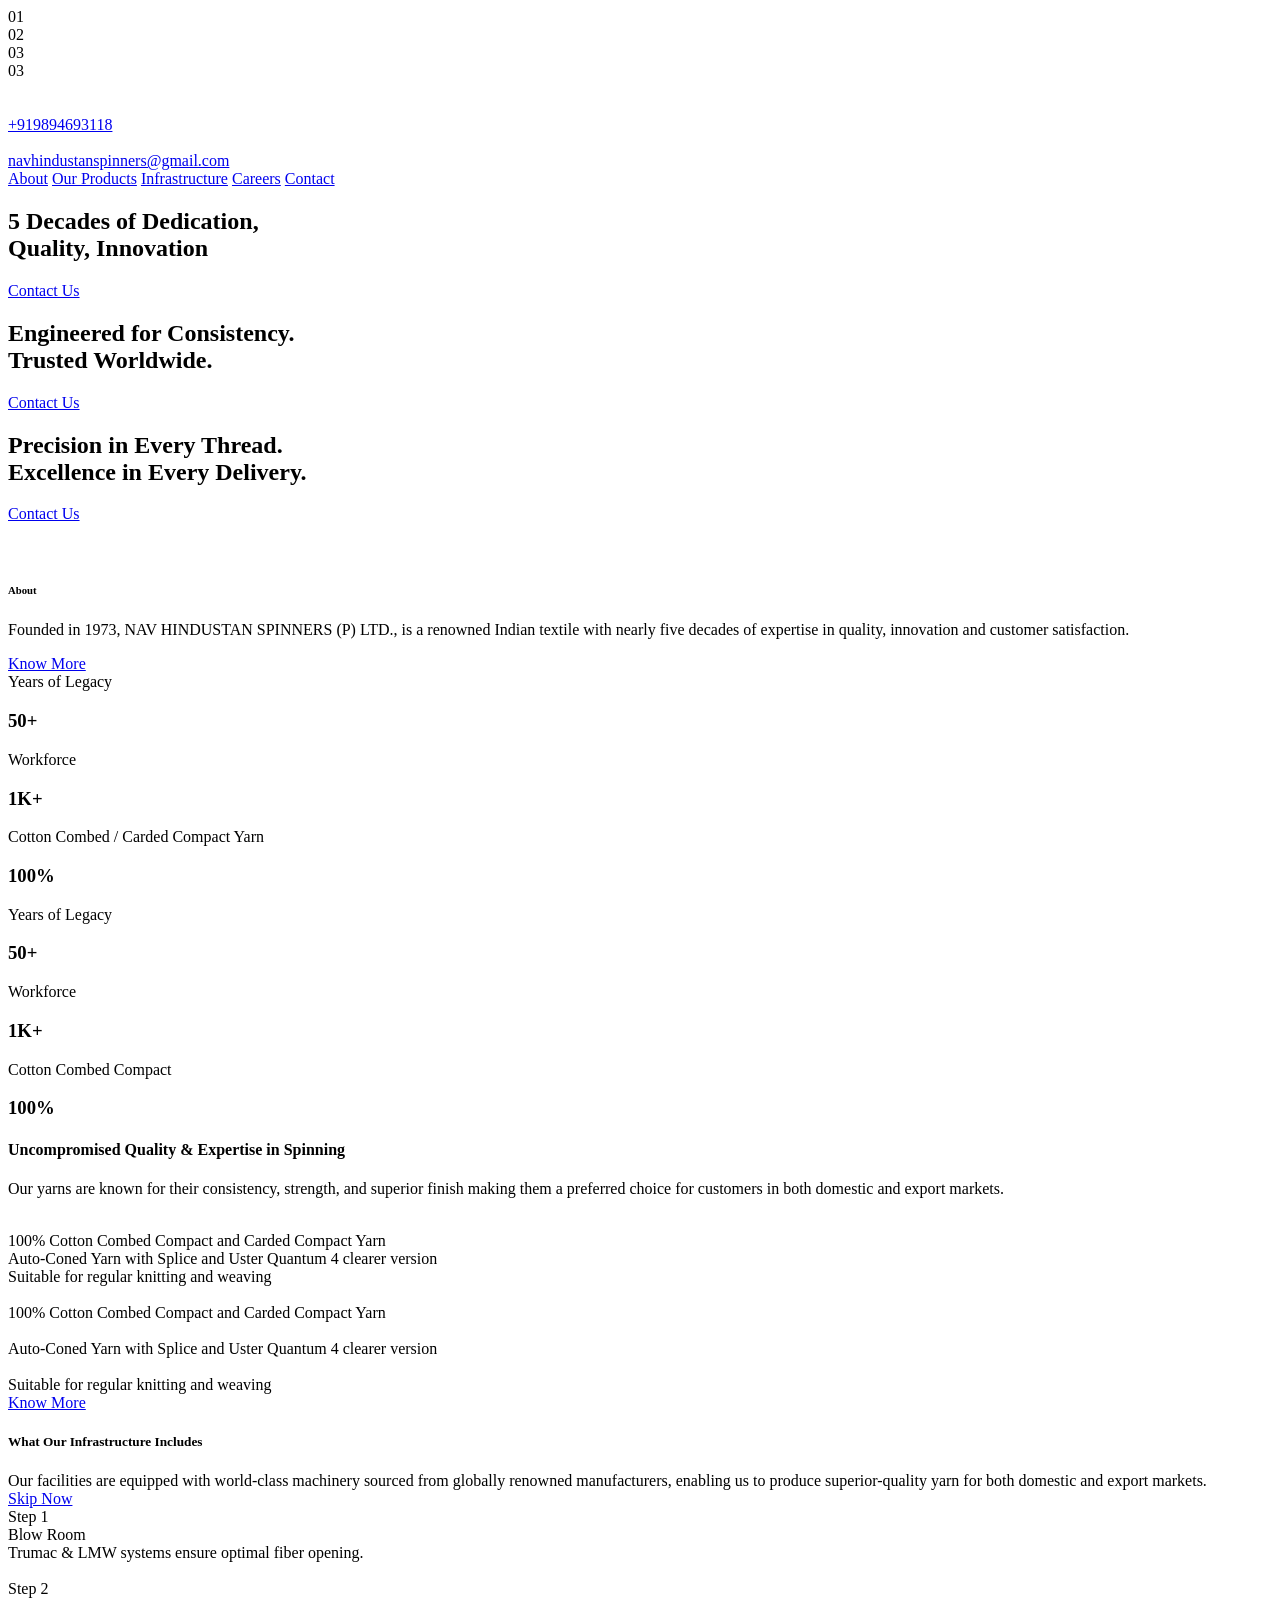
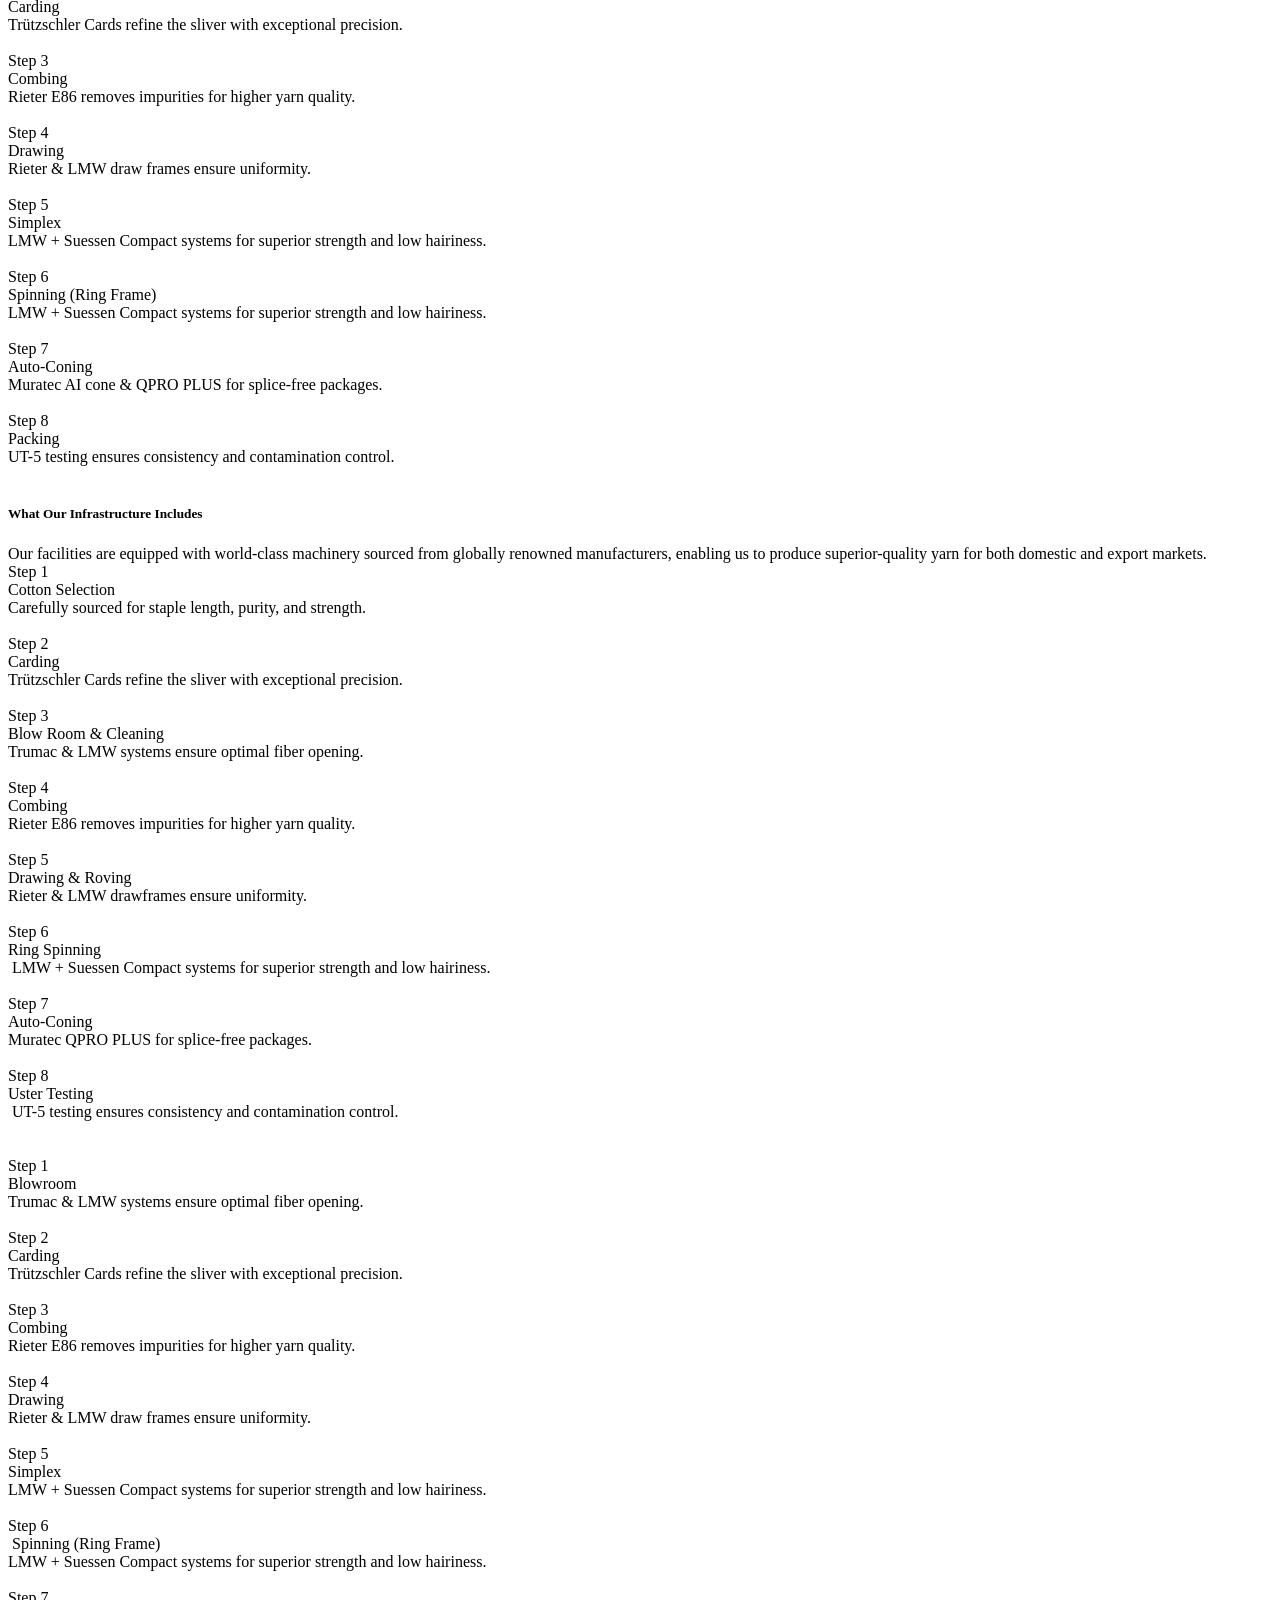
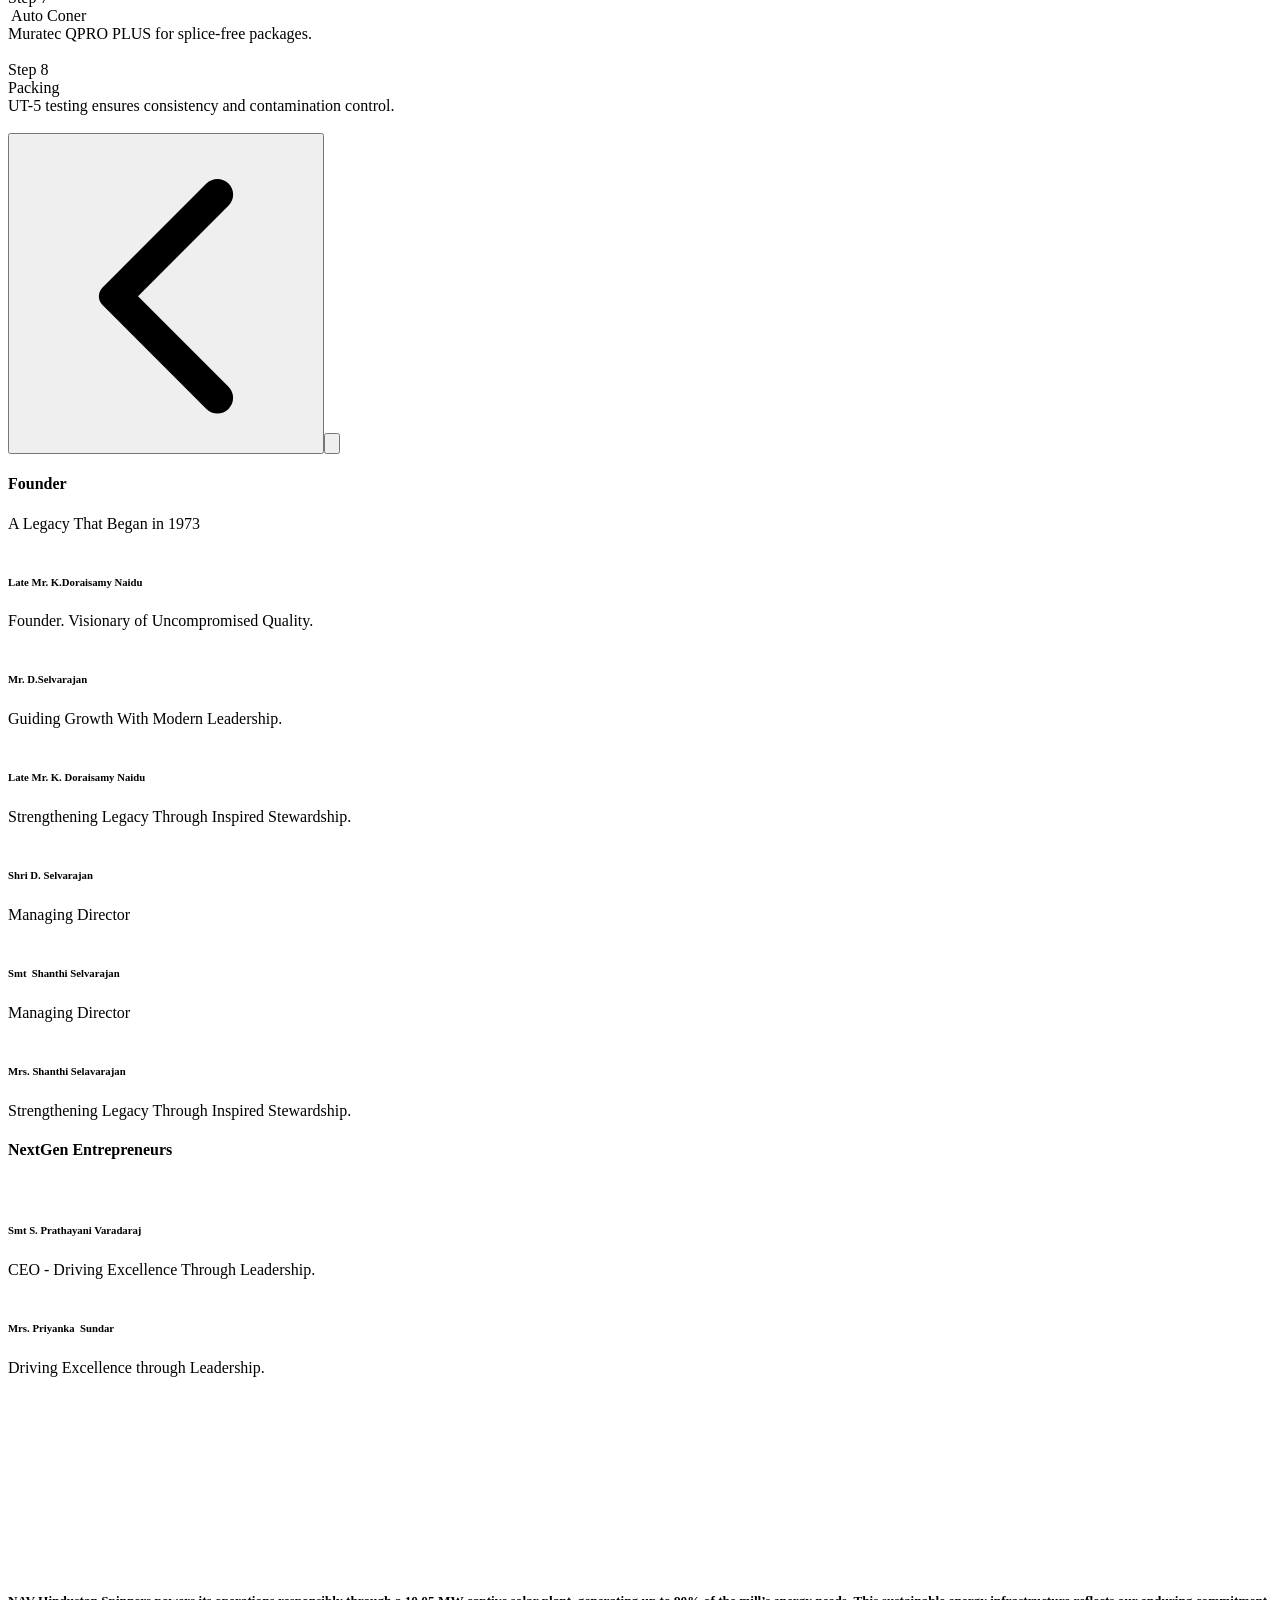
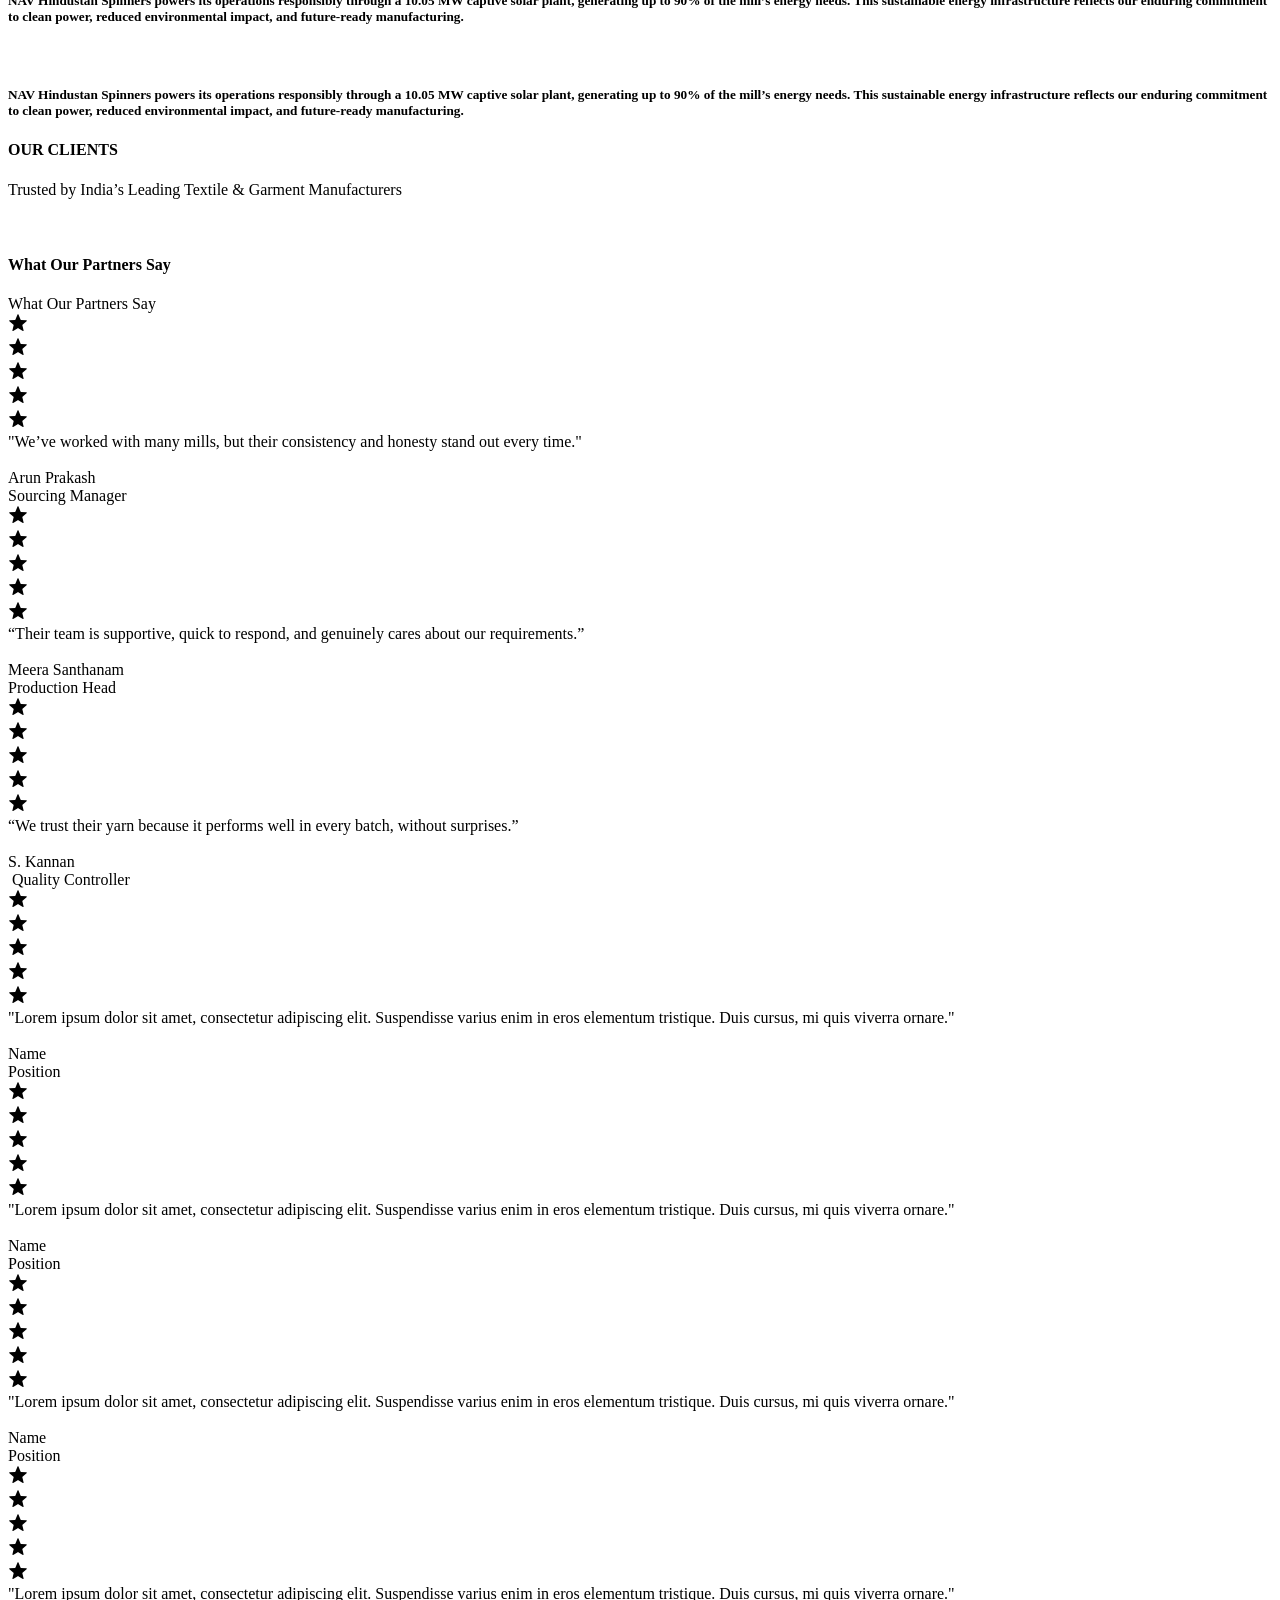
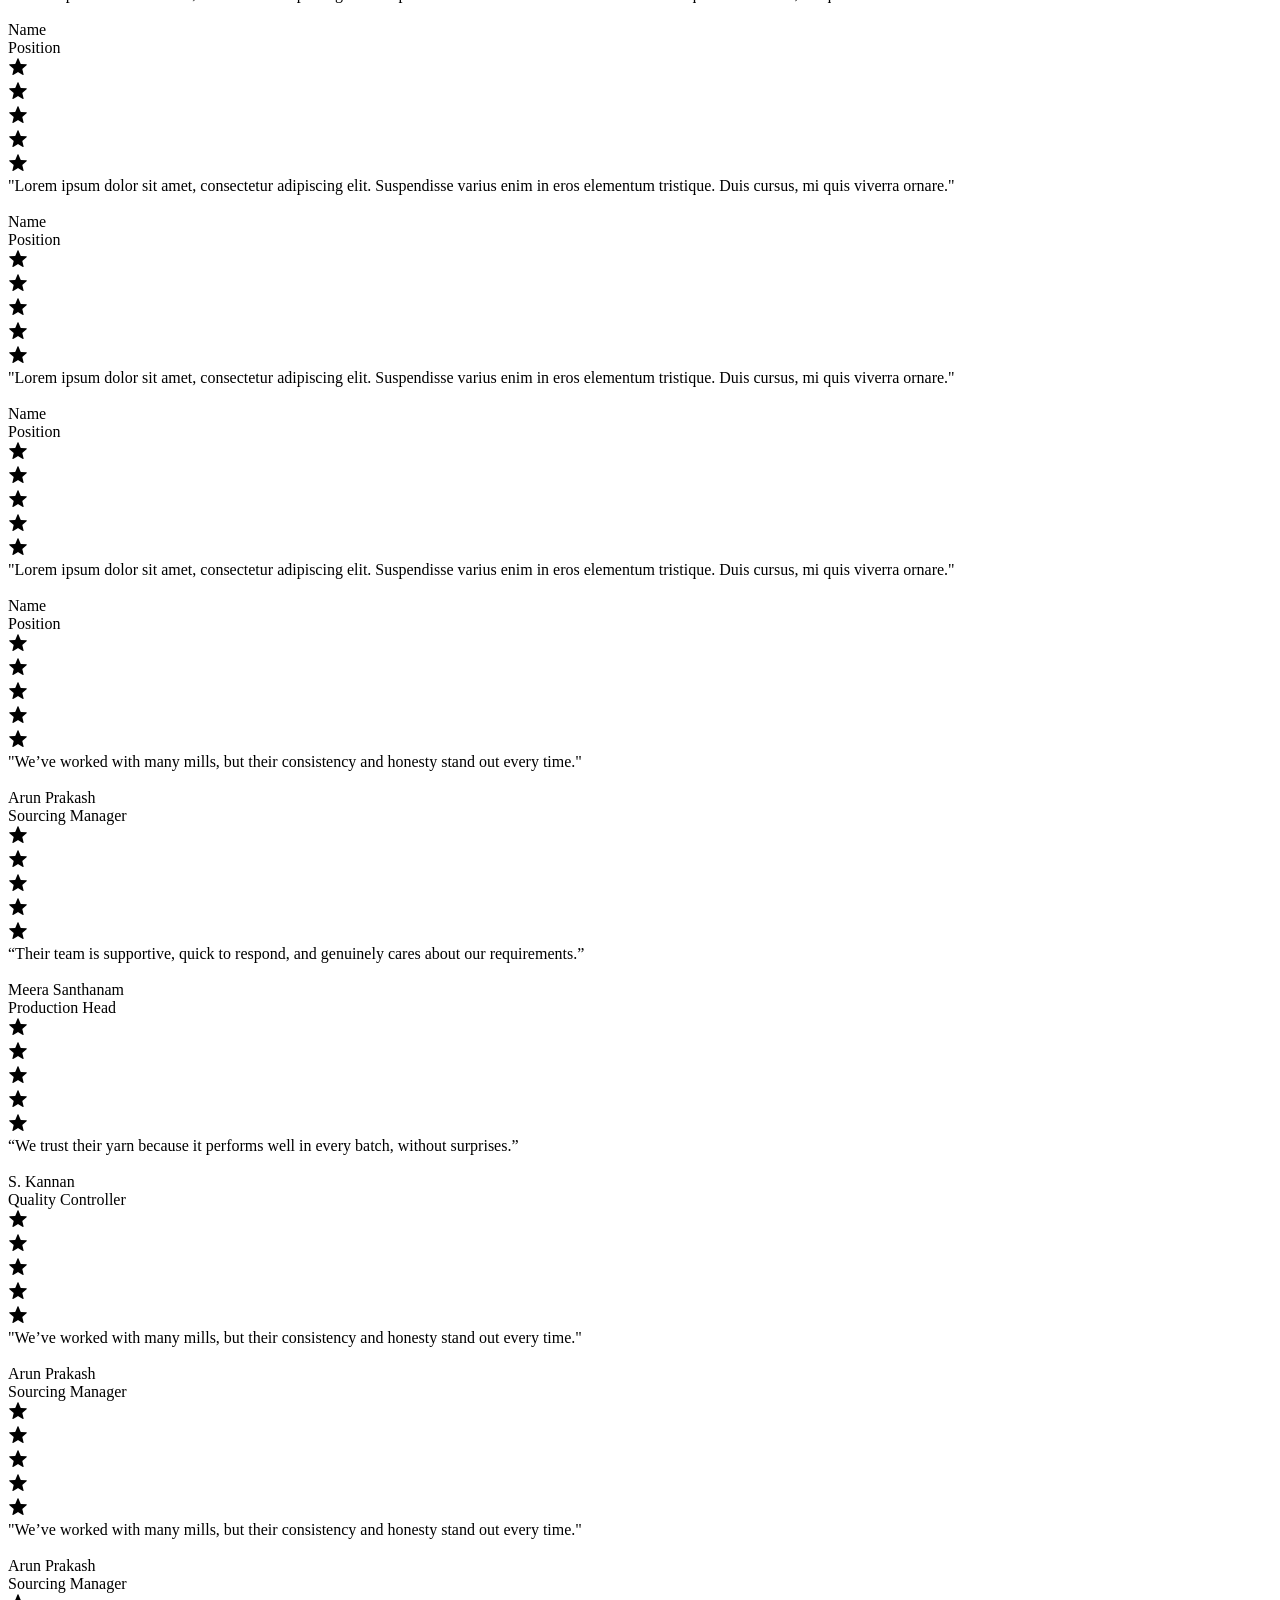
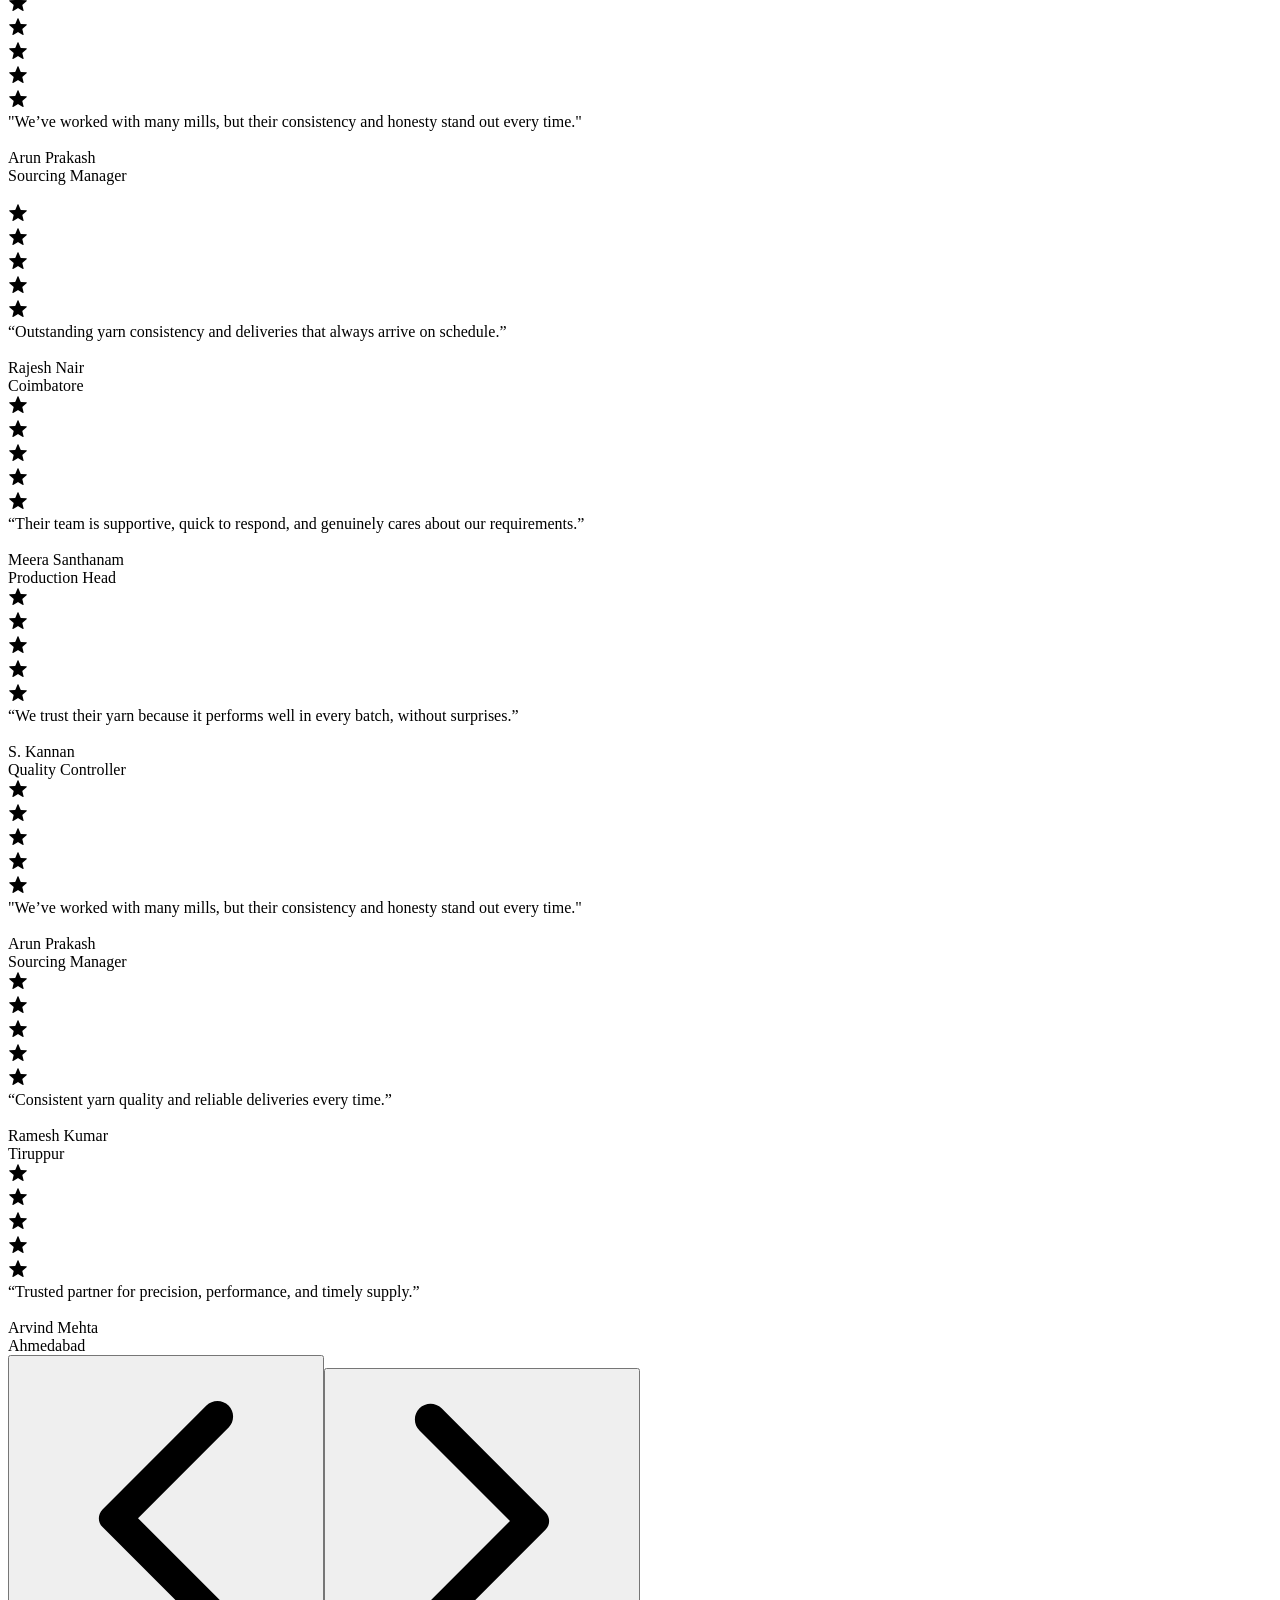
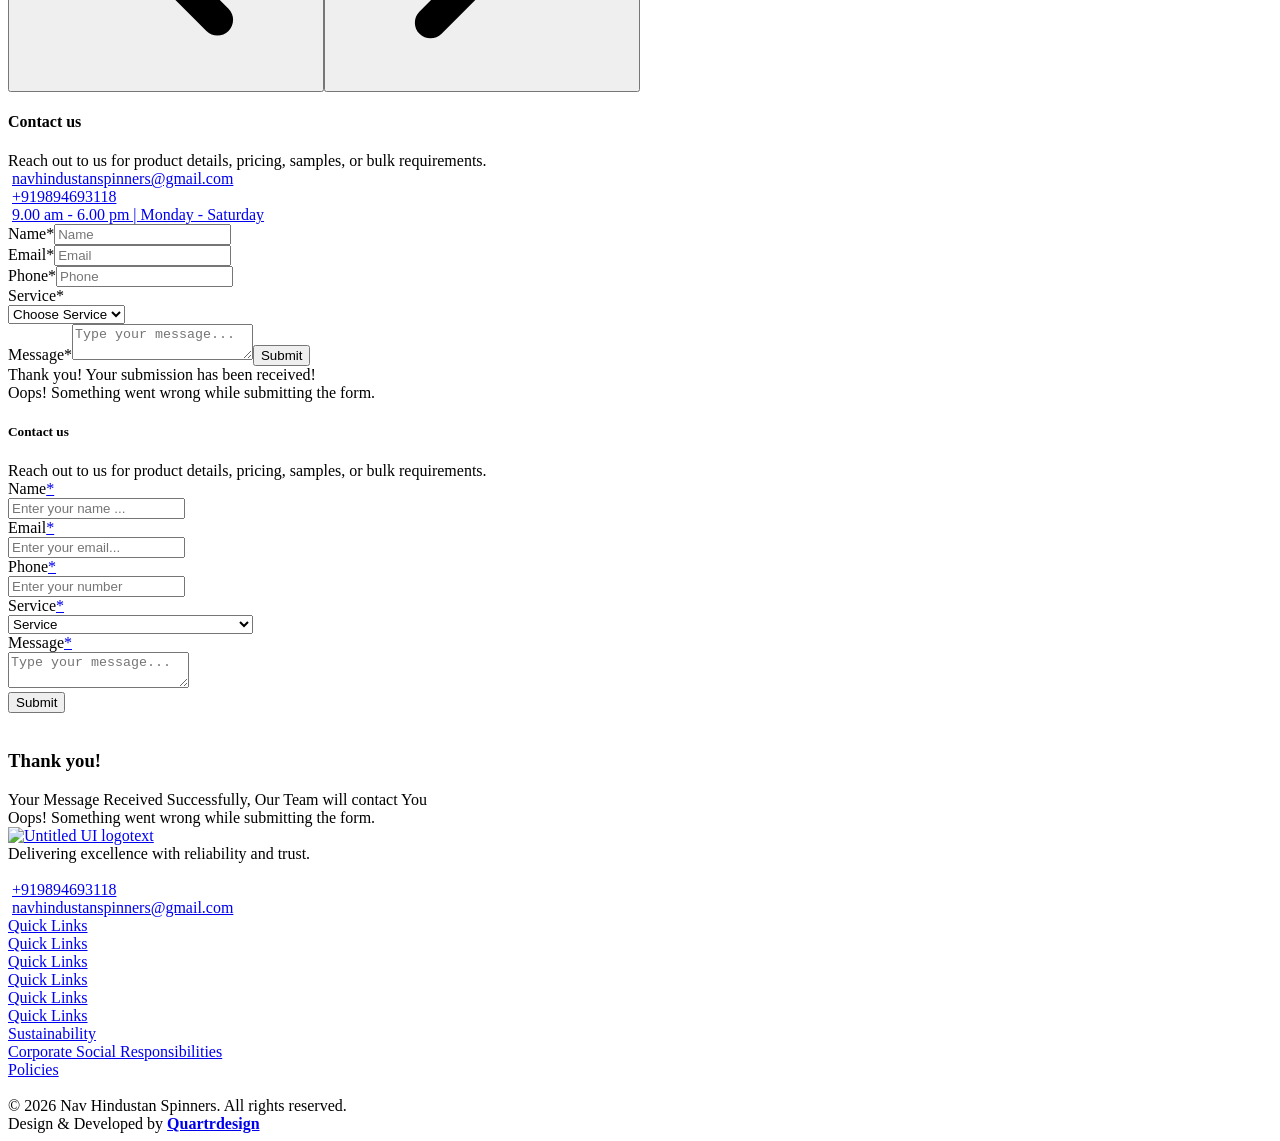
==== index.html @ b8f7fd37 "Nav website files" ====
<!DOCTYPE html><!--  This site was created in Webflow. https://webflow.com  --><!--  Last Published: Fri Jul 24 2026 11:06:13 GMT+0000 (Coordinated Universal Time)  -->
<html data-wf-page="691c1efda37dfa551b076b27" data-wf-site="691c1efca37dfa551b076ae6">
<head>
  <meta charset="utf-8">
  <title>Nav Hindustan</title>
  <meta content="width=device-width, initial-scale=1" name="viewport">
  <meta content="Webflow" name="generator">
  <link href="css/normalize.css" rel="stylesheet" type="text/css">
  <link href="css/webflow.css" rel="stylesheet" type="text/css">
  <link href="css/nav-hindustan.webflow.css" rel="stylesheet" type="text/css">
  <link href="https://fonts.googleapis.com" rel="preconnect">
  <link href="https://fonts.gstatic.com" rel="preconnect" crossorigin="anonymous">
  <script src="https://ajax.googleapis.com/ajax/libs/webfont/1.6.26/webfont.js" type="text/javascript"></script>
  <script type="text/javascript">WebFont.load({  google: {    families: ["Lato:100,100italic,300,300italic,400,400italic,700,700italic,900,900italic","Manrope:300,400,500,600,700","Nunito Sans:300,400,500,600,700"]  }});</script>
  <script type="text/javascript">!function(o,c){var n=c.documentElement,t=" w-mod-";n.className+=t+"js",("ontouchstart"in o||o.DocumentTouch&&c instanceof DocumentTouch)&&(n.className+=t+"touch")}(window,document);</script>
  <link href="images/favicon.svg" rel="shortcut icon" type="image/x-icon">
  <link href="images/webclip.svg" rel="apple-touch-icon">
  <script src="https://cdn.prod.website-files.com/691c1efca37dfa551b076ae6%2F6544eda5f000985a163a8687%2F6a2a650740b8bc2e472b2264%2Ffinsweetcomponentsconfig-1.0.35.js" type="module" async="" siteid="691c1efca37dfa551b076ae6" finsweet="components"></script>
</head>
<body>
  <section class="hero-section">
    <div class="div-block-254 mob-hide">
      <div class="div-block-255">
        <div class="div-block-256">
          <div>
            <div class="body-semibold banner-num _01">01</div>
            <div class="body-semibold banner-num _2">02</div>
            <div class="body-semibold banner-num _3">03</div>
          </div>
          <div class="div-block-258">
            <div class="div-block-257 _01"></div>
            <div class="div-block-257 _02"></div>
            <div class="div-block-257 _03"></div>
          </div>
          <div>
            <div class="body-semibold banner-num _03">03</div>
          </div>
        </div>
      </div>
    </div>
    <div class="nav-holder">
      <div data-collapse="medium" data-animation="default" data-duration="400" fs-scrolldisable-element="smart-nav" data-easing="ease" data-easing2="ease" role="banner" class="rl_navbar1_component w-nav">
        <div class="rl_navbar1_container">
          <a href="index.html" aria-current="page" class="rl_navbar1_logo-link w-nav-brand w--current"><img src="images/Frame-1707480895.svg" loading="lazy" alt="" class="rl_navbar1_logo"></a>
          <div class="div-block-60">
            <div class="div-block-62">
              <a href="tel:+919842215684" class="div-block-61 w-inline-block"><img src="images/call-02.svg" loading="lazy" alt="" class="image-7">
                <div class="small-regular white">+919894693118</div>
              </a>
              <a href="mailto:navhindustanspinners@gmail.com" class="div-block-61 remove w-inline-block"><img src="images/mail-01.svg" loading="lazy" alt="" class="image-7">
                <div class="small-regular white">navhindustanspinners@gmail.com</div>
              </a>
            </div>
            <nav role="navigation" class="rl_navbar1_menu is-page-height-tablet w-nav-menu">
              <a href="about-us.html" class="rl_navbar1_link w-nav-link">About</a>
              <a href="product.html" class="rl_navbar1_link w-nav-link">Our Products</a>
              <a href="infrastructure.html" class="rl_navbar1_link w-nav-link">Infrastructure</a>
              <a href="careers.html" class="rl_navbar1_link w-nav-link">Careers</a>
              <a href="contact-us.html" class="rl_navbar1_link w-nav-link">Contact</a>
            </nav>
          </div>
          <div class="rl_navbar1_menu-button w-nav-button">
            <div class="rl_menu-icon">
              <div class="rl_menu-icon_line-top"></div>
              <div class="rl_menu-icon_line-middle">
                <div class="rl_menu-icon_line-middle-inner"></div>
              </div>
              <div class="rl_menu-icon_line-bottom"></div>
            </div>
          </div>
        </div>
        <div class="div-block-63"></div>
      </div>
    </div>
    <div data-delay="3000" data-animation="slide" class="slider w-slider" data-autoplay="true" data-easing="ease" data-hide-arrows="false" data-disable-swipe="false" data-autoplay-limit="0" data-nav-spacing="3" data-duration="500" data-infinite="true">
      <div class="mask w-slider-mask">
        <div data-w-id="c3528654-ef2d-bb23-536e-aca5c37e44e6" class="hero-slide w-slide">
          <div class="div-block-253">
            <div class="home-banner-txt-div">
              <h1 class="home-banner-txt">5 Decades of Dedication, <br>Quality, Innovation</h1>
              <a href="contact-us.html" class="button w-button">Contact Us</a>
            </div>
          </div>
        </div>
        <div data-w-id="c3528654-ef2d-bb23-536e-aca5c37e44e7" class="hero-slide _2 w-slide">
          <div class="div-block-253">
            <div class="home-banner-txt-div">
              <h1 class="home-banner-txt">Engineered for Consistency. <br>Trusted Worldwide.</h1>
              <a href="contact-us.html" class="button w-button">Contact Us</a>
            </div>
          </div>
        </div>
        <div data-w-id="59a317d7-6027-f4b2-5482-e6e0a62107bd" class="hero-slide _3 w-slide">
          <div class="div-block-253">
            <div class="home-banner-txt-div">
              <h1 class="home-banner-txt">Precision in Every Thread. <br>Excellence in Every Delivery.</h1>
              <a href="contact-us.html" class="button w-button">Contact Us</a>
            </div>
          </div>
        </div>
      </div>
      <div class="left-arrow mob-hide w-slider-arrow-left"><img src="images/arrow-next.svg.svg" loading="lazy" alt="" class="arrow left">
        <div class="icon-2 w-icon-slider-left"></div>
      </div>
      <div class="right-arrow mob-hide w-slider-arrow-right">
        <div class="icon w-icon-slider-right"></div><img src="images/arrow-next.svg.svg" loading="lazy" alt="">
      </div>
      <div class="slide-nav w-slider-nav w-round"></div>
    </div>
  </section>
  <section class="about-section section">
    <div class="w-layout-blockcontainer container flex-down w-container">
      <div class="grey-line"></div>
      <div class="div-block">
        <h6 class="h6-bold hide">About</h6>
        <div class="div-block-2">
          <p class="paragraph home-first-txt">Founded in 1973, NAV HINDUSTAN SPINNERS (P) LTD., is a renowned Indian textile with nearly five decades of expertise in quality, innovation and customer satisfaction.</p>
          <a href="about-us.html" class="link-block w-inline-block">
            <div class="body-semibold">Know More</div>
          </a>
          <div class="stats-wrapper">
            <div class="stats-card blue">
              <div class="small-regular b10">Years of Legacy</div>
              <h3 class="h3-semibold">50+</h3>
            </div>
            <div class="stats-card green">
              <div class="small-regular b10">Workforce</div>
              <h3 class="h3-semibold">1K+</h3>
            </div>
            <div class="stats-card brown">
              <div class="small-regular b10">Cotton Combed / Carded Compact Yarn</div>
              <h3 class="h3-semibold">100%</h3>
            </div>
          </div>
        </div>
      </div>
      <div class="stats-wrapper tab">
        <div class="stats-card blue">
          <div class="small-regular b10">Years of Legacy</div>
          <h3 class="h3-semibold">50+</h3>
        </div>
        <div class="stats-card green">
          <div class="small-regular b10">Workforce</div>
          <h3 class="h3-semibold">1K+</h3>
        </div>
        <div class="stats-card brown">
          <div class="small-regular b10">Cotton Combed Compact</div>
          <h3 class="h3-semibold">100%</h3>
        </div>
      </div>
    </div>
  </section>
  <section class="product-section section">
    <div class="w-layout-blockcontainer container flex-down w-container">
      <div class="left-right-content-wrap top">
        <h4 class="h4-semibold _40">Uncompromised Quality &amp; Expertise in Spinning</h4>
        <p class="body-semibold _40">Our yarns are known for their consistency, strength, and superior finish making them a preferred choice for customers in both domestic and export markets.</p>
      </div>
      <div class="not-for-mob"><img src="images/olls.png" loading="lazy" sizes="100vw" srcset="images/olls-p-500.png 500w, images/olls-p-800.png 800w, images/olls-p-1080.png 1080w, images/olls-p-1600.png 1600w, images/olls-p-2000.png 2000w, images/olls.png 2080w" alt="" class="image">
        <div class="div-block-4">
          <div class="product-card">
            <div class="body-medium">100% Cotton Combed Compact and Carded Compact Yarn</div>
          </div>
          <div class="product-card">
            <div class="body-medium">Auto-Coned Yarn with Splice and Uster Quantum 4 clearer version</div>
          </div>
          <div class="product-card">
            <div class="body-medium">Suitable for regular knitting and weaving</div>
          </div>
        </div>
      </div>
      <div data-delay="4000" data-animation="slide" class="slider-3 w-slider" data-autoplay="false" data-easing="ease" data-hide-arrows="false" data-disable-swipe="false" data-autoplay-limit="0" data-nav-spacing="3" data-duration="500" data-infinite="true">
        <div class="w-slider-mask">
          <div class="slide-4 w-slide">
            <div class="quality-mob"><img src="images/image-20.png" loading="lazy" alt="" class="image-42"></div>
            <div class="product-card">
              <div class="body-medium quality">100% Cotton Combed Compact and Carded Compact Yarn</div>
            </div>
          </div>
          <div class="slide-4 _2 w-slide">
            <div class="quality-mob"><img src="images/DSC04326-2.webp" loading="lazy" sizes="100vw" srcset="images/DSC04326-2-p-500.webp 500w, images/DSC04326-2-p-800.webp 800w, images/DSC04326-2-p-1080.webp 1080w, images/DSC04326-2.webp 1280w" alt="" class="image-42"></div>
            <div class="product-card">
              <div class="body-medium quality">Auto-Coned Yarn with Splice and Uster Quantum 4 clearer version</div>
            </div>
          </div>
          <div class="slide-4 _3 w-slide">
            <div class="quality-mob"><img src="images/4560.webp" loading="lazy" alt="" class="image-42"></div>
            <div class="product-card">
              <div class="body-medium quality">Suitable for regular knitting and weaving</div>
            </div>
          </div>
        </div>
        <div class="arrow-hide w-slider-arrow-left">
          <div class="w-icon-slider-left"></div>
        </div>
        <div class="arrow-hide w-slider-arrow-right">
          <div class="w-icon-slider-right"></div>
        </div>
        <div class="hide w-slider-nav w-round w-num"></div>
      </div>
      <a href="product.html" class="primary-button body-semibold w-button">Know More</a>
    </div>
  </section>
  <div data-w-id="c56db3cf-f75d-c90d-903c-044c581f13d8" class="process-section section mob-hide">
    <div class="w-layout-blockcontainer container process-timeline w-container">
      <div class="div-block-68">
        <div class="div-with-height">
          <div class="sticky-content">
            <div class="div-block-259">
              <h5 class="h5-semibold">What Our Infrastructure Includes</h5>
              <div class="body-regular sub-text">Our facilities are equipped with world-class machinery sourced from globally renowned manufacturers, enabling us to produce superior-quality yarn for both domestic and export markets.</div>
            </div>
            <div class="blur-div">
              <a href="#" class="skip-button body-semibold dark u20 w-button">Skip Now</a>
            </div>
          </div>
          <div class="process-wrap">
            <div data-w-id="083943a9-bd63-59b6-7a04-1659b2280ca2" class="process-div">
              <div class="green-circle"></div>
              <div class="small-regular green b10">Step 1</div>
              <div class="body-medium b10">Blow Room</div>
              <div class="body-regular b10 u10">Trumac &amp; LMW systems ensure optimal fiber opening.</div><img src="images/image-3.png" loading="lazy" sizes="100vw" srcset="images/image-3-p-500.png 500w, images/image-3.png 735w" alt="" class="process-image-1 first">
            </div>
            <div data-w-id="260cfffa-1090-fa5c-fa97-cbde68017f68" class="process-div">
              <div class="green-circle"></div>
              <div class="small-regular green b10">Step 2</div>
              <div class="body-medium b10">Carding</div>
              <div class="body-regular b10 u10">Trützschler Cards refine the sliver with exceptional precision.</div><img src="images/carding-2.png" loading="lazy" sizes="100vw" srcset="images/carding-2-p-500.png 500w, images/carding-2-p-800.png 800w, images/carding-2.png 980w" alt="" class="process-image">
            </div>
            <div data-w-id="ad150562-e15f-01ac-e0eb-ef36d58dafbe" class="process-div">
              <div class="green-circle"></div>
              <div class="small-regular green b10">Step 3</div>
              <div class="body-medium b10">Combing</div>
              <div class="body-regular b10 u10">Rieter E86 removes impurities for higher yarn quality.</div><img src="images/combing.png" loading="lazy" sizes="100vw" srcset="images/combing-p-500.png 500w, images/combing-p-800.png 800w, images/combing.png 980w" alt="" class="process-image">
            </div>
            <div data-w-id="0ce9cfdc-929b-b649-9a84-a6072e3b3b46" class="process-div">
              <div class="green-circle"></div>
              <div class="small-regular green b10">Step 4</div>
              <div class="body-medium b10">Drawing</div>
              <div class="body-regular b10 u10">Rieter &amp; LMW draw frames ensure uniformity.<br></div><img src="images/4368.webp" loading="lazy" alt="" class="process-image">
            </div>
            <div data-w-id="b3b3dd28-c0e0-b3a8-58a1-7de58d168a1d" class="process-div">
              <div class="green-circle"></div>
              <div class="small-regular green b10">Step 5</div>
              <div class="body-medium b10">Simplex </div>
              <div class="body-regular b10 u10">LMW + Suessen Compact systems for superior strength and low hairiness.<br></div><img src="images/simplex.png" loading="lazy" sizes="100vw" srcset="images/simplex-p-500.png 500w, images/simplex-p-800.png 800w, images/simplex.png 980w" alt="" class="process-image">
            </div>
            <div data-w-id="ee9e4118-53ef-7cc7-cc9f-4e015955a988" class="process-div">
              <div class="green-circle"></div>
              <div class="small-regular green b10">Step 6</div>
              <div class="body-medium b10">Spinning (Ring Frame)</div>
              <div class="body-regular b10 u10">LMW + Suessen Compact systems for superior strength and low hairiness.</div><img src="images/ring-frame.png" loading="lazy" sizes="100vw" srcset="images/ring-frame-p-500.png 500w, images/ring-frame-p-800.png 800w, images/ring-frame.png 980w" alt="" class="process-image">
            </div>
            <div data-w-id="caa5cd9b-48a7-1529-8492-5876d0efb980" class="process-div">
              <div class="green-circle"></div>
              <div class="small-regular green b10">Step 7</div>
              <div class="body-medium b10">Auto-Coning</div>
              <div class="body-regular b10 u10">Muratec AI cone &amp; QPRO PLUS for splice-free packages.</div><img src="images/auto-corner-home.png" loading="lazy" sizes="100vw" srcset="images/auto-corner-home-p-500.png 500w, images/auto-corner-home-p-800.png 800w, images/auto-corner-home.png 980w" alt="" class="process-image">
            </div>
            <div data-w-id="e19add1c-6089-399b-92e9-016139521885" class="process-div">
              <div class="green-circle"></div>
              <div class="small-regular green b10">Step 8</div>
              <div class="body-medium b10">Packing</div>
              <div class="body-regular b10 u10">UT-5 testing ensures consistency and contamination control.</div><img src="images/Packing.png" loading="lazy" sizes="100vw" srcset="images/Packing-p-500.png 500w, images/Packing-p-800.png 800w, images/Packing.png 980w" alt="" class="process-image">
            </div>
          </div>
        </div>
      </div>
    </div>
  </div>
  <section class="process-sec section view-mob">
    <div class="w-layout-blockcontainer process-cont container w-container">
      <div class="sticky-content mob">
        <h5 class="h5-semibold">What Our Infrastructure Includes</h5>
        <div class="body-regular sub-text">Our facilities are equipped with world-class machinery sourced from globally renowned manufacturers, enabling us to produce superior-quality yarn for both domestic and export markets.</div>
      </div>
      <div data-delay="4000" data-animation="slide" class="process-slider-mob custom-slider hide w-slider" data-autoplay="false" data-easing="ease" data-hide-arrows="false" data-disable-swipe="false" data-autoplay-limit="0" data-nav-spacing="3" data-duration="500" data-infinite="true">
        <div class="w-slider-mask">
          <div class="slide-3 w-slide">
            <div class="process-step-1 mob">
              <div class="green-circle mob"></div>
              <div class="small-regular green b10 mob">Step 1</div>
              <div class="body-medium b10">Cotton Selection</div>
              <div class="body-regular b10">Carefully sourced for staple length, purity, and strength.</div><img src="images/Rectangle-9653.png" loading="lazy" alt="" class="process-image mob">
            </div>
          </div>
          <div class="process-2 w-slide">
            <div class="process-step-1 mob">
              <div class="green-circle mob"></div>
              <div class="small-regular green b10 mob">Step 2</div>
              <div class="body-medium b10">Carding</div>
              <div class="body-regular b10">Trützschler Cards refine the sliver with exceptional precision.</div><img src="images/Rectangle-9653.png" loading="lazy" alt="" class="process-image mob">
            </div>
          </div>
          <div class="process-2 step-3 w-slide">
            <div class="process-step-1 mob">
              <div class="green-circle mob"></div>
              <div class="small-regular green b10 mob">Step 3</div>
              <div class="body-medium b10">Blow Room &amp; Cleaning</div>
              <div class="body-regular b10">Trumac &amp; LMW systems ensure optimal fiber opening.</div><img src="images/Rectangle-9653.png" loading="lazy" alt="" class="process-image mob">
            </div>
          </div>
          <div class="process-2 step-4 w-slide">
            <div class="process-step-1 mob">
              <div class="green-circle mob"></div>
              <div class="small-regular green b10 mob">Step 4</div>
              <div class="body-medium b10">Combing</div>
              <div class="body-regular b10">Rieter E86 removes impurities for higher yarn quality.</div><img src="images/Rectangle-9653.png" loading="lazy" alt="" class="process-image mob">
            </div>
          </div>
          <div class="process-2 step-5 w-slide">
            <div class="process-step-1 mob">
              <div class="green-circle mob"></div>
              <div class="small-regular green b10 mob">Step 5</div>
              <div class="body-medium b10">Drawing &amp; Roving</div>
              <div class="body-regular b10">Rieter &amp; LMW drawframes ensure uniformity.</div><img src="images/Rectangle-9653.png" loading="lazy" alt="" class="process-image mob">
            </div>
          </div>
          <div class="process-2 step-6 w-slide">
            <div class="process-step-1 mob">
              <div class="green-circle mob"></div>
              <div class="small-regular green b10 mob">Step 6</div>
              <div class="body-medium b10">Ring Spinning</div>
              <div class="body-regular b10"> LMW + Suessen Compact systems for superior strength and low hairiness.</div><img src="images/Rectangle-9653.png" loading="lazy" alt="" class="process-image mob">
            </div>
          </div>
          <div class="process-2 step-7 w-slide">
            <div class="process-step-1 mob">
              <div class="green-circle mob"></div>
              <div class="small-regular green b10 mob">Step 7</div>
              <div class="body-medium b10">Auto-Coning </div>
              <div class="body-regular b10">Muratec QPRO PLUS for splice-free packages.</div><img src="images/Rectangle-9653.png" loading="lazy" alt="" class="process-image mob">
            </div>
          </div>
          <div class="process-2 step-8 w-slide">
            <div class="process-step-1 mob">
              <div class="green-circle mob"></div>
              <div class="small-regular green b10 mob">Step 8</div>
              <div class="body-medium b10">Uster Testing</div>
              <div class="body-regular b10"> UT-5 testing ensures consistency and contamination control.</div><img src="images/Rectangle-9653.png" loading="lazy" alt="" class="process-image mob">
            </div>
          </div>
        </div>
        <div class="arrow-hide w-slider-arrow-left">
          <div class="w-icon-slider-left"></div>
        </div>
        <div class="right-arrow-8 w-slider-arrow-right"><img src="images/arrow-right-1.svg" loading="lazy" alt="">
          <div class="icon-hide w-icon-slider-right"></div>
        </div>
        <div class="slide-nav-3 w-slider-nav w-round"></div>
      </div>
      <div fs-slider-type="static" fs-slider-instance="fs-slider-2" class="fs-slider-2_instance">
        <div fs-slider-element="list-wrapper" class="fs-slider-2_list-wrapper">
          <div fs-slider-element="list" class="fs-slider-2_list">
            <div fs-slider-element="slide" class="fs-slider-2_slide">
              <div class="process-step-1 mob">
                <div class="green-circle mob"></div>
                <div class="small-regular green b10 mob">Step 1</div>
                <div class="body-medium b10">Blowroom </div>
                <div class="body-regular b10">Trumac &amp; LMW systems ensure optimal fiber opening.</div><img src="images/blowroom-nav-hind.jpg" loading="lazy" sizes="100vw" srcset="images/blowroom-nav-hind-p-500.jpg 500w, images/blowroom-nav-hind-p-800.jpg 800w, images/blowroom-nav-hind-p-1080.jpg 1080w, images/blowroom-nav-hind-p-1600.jpg 1600w, images/blowroom-nav-hind-p-2000.jpg 2000w, images/blowroom-nav-hind-p-2600.jpg 2600w, images/blowroom-nav-hind-p-3200.jpg 3200w, images/blowroom-nav-hind.jpg 6000w" alt="" class="process-image mob">
              </div>
            </div>
            <div fs-slider-element="slide" class="fs-slider-2_slide">
              <div class="process-step-1 mob">
                <div class="green-circle mob"></div>
                <div class="small-regular green b10 mob">Step 2</div>
                <div class="body-medium b10">Carding</div>
                <div class="body-regular b10">Trützschler Cards refine the sliver with exceptional precision.<br></div><img src="images/4358.webp" loading="lazy" alt="" class="process-image mob">
              </div>
            </div>
            <div fs-slider-element="slide" class="fs-slider-2_slide">
              <div class="process-step-1 mob">
                <div class="green-circle mob"></div>
                <div class="small-regular green b10 mob">Step 3</div>
                <div class="body-medium b10">Combing </div>
                <div class="body-regular b10">Rieter E86 removes impurities for higher yarn quality.</div><img src="images/combing-nav-hin.JPG" loading="lazy" sizes="100vw" srcset="images/combing-nav-hin-p-500.jpg 500w, images/combing-nav-hin-p-800.jpg 800w, images/combing-nav-hin-p-1080.jpg 1080w, images/combing-nav-hin-p-1600.jpg 1600w, images/combing-nav-hin-p-2000.jpg 2000w, images/combing-nav-hin-p-2600.jpg 2600w, images/combing-nav-hin-p-3200.jpg 3200w, images/combing-nav-hin.JPG 6000w" alt="" class="process-image mob">
              </div>
            </div>
            <div fs-slider-element="slide" class="fs-slider-2_slide">
              <div class="process-step-1 mob">
                <div class="green-circle mob"></div>
                <div class="small-regular green b10 mob">Step 4</div>
                <div class="body-medium b10">Drawing </div>
                <div class="body-regular b10">Rieter &amp; LMW draw frames ensure uniformity.</div><img src="images/4368.webp" loading="lazy" alt="" class="process-image mob">
              </div>
            </div>
            <div fs-slider-element="slide" class="fs-slider-2_slide">
              <div class="process-step-1 mob">
                <div class="green-circle mob"></div>
                <div class="small-regular green b10 mob">Step 5</div>
                <div class="body-medium b10">Simplex </div>
                <div class="body-regular b10">LMW + Suessen Compact systems for superior strength and low hairiness.</div><img src="images/4560.webp" loading="lazy" alt="" class="process-image mob">
              </div>
            </div>
            <div fs-slider-element="slide" class="fs-slider-2_slide">
              <div class="process-step-1 mob">
                <div class="green-circle mob"></div>
                <div class="small-regular green b10 mob">Step 6</div>
                <div class="body-medium b10"> Spinning (Ring Frame)</div>
                <div class="body-regular b10">LMW + Suessen Compact systems for superior strength and low hairiness.<br></div><img src="images/about-us-nav-hind.webp" loading="lazy" sizes="(max-width: 767px) 100vw, (max-width: 991px) 95vw, 940px" srcset="images/about-us-nav-hind-p-500.webp 500w, images/about-us-nav-hind-p-800.webp 800w, images/about-us-nav-hind-p-1080.webp 1080w, images/about-us-nav-hind-p-1600.webp 1600w, images/about-us-nav-hind.webp 1920w" alt="" class="process-image mob">
              </div>
            </div>
            <div fs-slider-element="slide" class="fs-slider-2_slide">
              <div class="process-step-1 mob">
                <div class="green-circle mob"></div>
                <div class="small-regular green b10 mob">Step 7</div>
                <div class="body-medium b10"> Auto Coner</div>
                <div class="body-regular b10">Muratec QPRO PLUS for splice-free packages.<br></div><img src="images/Auto-corner-nav-hin.jpg" loading="lazy" sizes="100vw" srcset="images/Auto-corner-nav-hin-p-500.jpg 500w, images/Auto-corner-nav-hin-p-800.jpg 800w, images/Auto-corner-nav-hin-p-1080.jpg 1080w, images/Auto-corner-nav-hin-p-1600.jpg 1600w, images/Auto-corner-nav-hin-p-2000.jpg 2000w, images/Auto-corner-nav-hin-p-2600.jpg 2600w, images/Auto-corner-nav-hin-p-3200.jpg 3200w, images/Auto-corner-nav-hin.jpg 6000w" alt="" class="process-image mob">
              </div>
            </div>
            <div fs-slider-element="slide" class="fs-slider-2_slide">
              <div class="process-step-1 mob">
                <div class="green-circle mob"></div>
                <div class="small-regular green b10 mob">Step 8</div>
                <div class="body-medium b10">Packing</div>
                <div class="body-regular b10">UT-5 testing ensures consistency and contamination control.<br></div><img src="images/Packing-nav-hin.jpg" loading="lazy" sizes="100vw" srcset="images/Packing-nav-hin-p-500.jpg 500w, images/Packing-nav-hin-p-800.jpg 800w, images/Packing-nav-hin-p-1080.jpg 1080w, images/Packing-nav-hin-p-1600.jpg 1600w, images/Packing-nav-hin-p-2000.jpg 2000w, images/Packing-nav-hin-p-2600.jpg 2600w, images/Packing-nav-hin-p-3200.jpg 3200w, images/Packing-nav-hin.jpg 6000w" alt="" class="process-image mob">
              </div>
            </div>
          </div>
        </div>
        <div fs-slider-element="navigation" class="fs-slider-2_navigation"><button fs-slider-element="previous" class="fs-slider-2_previous hide">
            <div class="fs-slider-2_arrow w-embed"><svg width="100%" height="100%" viewbox="0 0 24 25" fill="none" xmlns="http://www.w3.org/2000/svg">
                <path d="M17.0019 3.80378C16.5119 3.31378 15.7219 3.31378 15.2319 3.80378L6.92189 12.1138C6.53189 12.5038 6.53189 13.1338 6.92189 13.5238L15.2319 21.8338C15.7219 22.3238 16.5119 22.3238 17.0019 21.8338C17.4919 21.3438 17.4919 20.5538 17.0019 20.0638L9.76189 12.8138L17.0119 5.56378C17.4919 5.08378 17.4919 4.28378 17.0019 3.80378Z" fill="currentColor"></path>
              </svg></div>
          </button><button fs-slider-element="next" class="fs-slider-2_next hide"><img src="images/arrow-right-1.svg" loading="lazy" alt=""></button></div>
        <div fs-slider-element="pagination" class="fs-slider-2_pagination">
          <div fs-slider-element="pagination-bullet" class="fs-slider-2_bullet"></div>
          <div fs-slider-element="pagination-bullet-active" class="fs-slider-2_bullet is-bullet-active"></div>
        </div>
      </div>
    </div>
  </section>
  <section id="Founder-section" class="founder-section section">
    <div class="w-layout-blockcontainer container flex-down w-container">
      <h4 class="h4-semibold white center">Founder</h4>
      <div class="text-block body-regular">A Legacy That Began in 1973</div>
      <div class="founder-block one-pic">
        <div class="founder-card hide"><img loading="lazy" src="images/Frame-1707480963.webp" alt="" class="founder-image">
          <h6 class="h6-medium white center">Late Mr. K.Doraisamy Naidu</h6>
          <div class="small-regular _130">Founder. Visionary of Uncompromised Quality.</div>
        </div>
        <div class="founder-card hide"><img loading="lazy" src="images/image-14.webp" alt="" class="founder-image">
          <h6 class="h6-medium white center">Mr. D.Selvarajan</h6>
          <div class="small-regular _130">Guiding Growth With Modern Leadership.</div>
        </div>
        <div class="founder-card"><img loading="lazy" src="images/WhatsApp-Image-2026-01-03-at-12.03.18-PM-3.webp" alt="" sizes="100vw" srcset="images/WhatsApp-Image-2026-01-03-at-12.03.18-PM-3-p-500.webp 500w, images/WhatsApp-Image-2026-01-03-at-12.03.18-PM-3-p-800.webp 800w, images/WhatsApp-Image-2026-01-03-at-12.03.18-PM-3.webp 1048w" class="founder-image">
          <h6 class="h6-medium white center">Late Mr. K. Doraisamy Naidu</h6>
          <div class="small-regular _130">Strengthening Legacy Through Inspired Stewardship.</div>
        </div>
      </div>
      <div class="founder-block sec">
        <div class="founder-card"><img loading="lazy" src="images/image-14.webp" alt="" class="founder-image">
          <h6 class="h6-medium white center">Shri D. Selvarajan</h6>
          <div class="small-regular _130">Managing Director</div>
        </div>
        <div class="founder-card"><img loading="lazy" src="images/Frame-1707480963.webp" alt="" class="founder-image">
          <h6 class="h6-medium white center">Smt  Shanthi Selvarajan</h6>
          <div class="small-regular _130">Managing Director</div>
        </div>
        <div class="founder-card hide"><img loading="lazy" src="images/image-15.webp" alt="" class="founder-image">
          <h6 class="h6-medium white center">Mrs. Shanthi Selavarajan</h6>
          <div class="small-regular _130">Strengthening Legacy Through Inspired Stewardship.</div>
        </div>
      </div>
      <h4 class="h4-semibold white center">NextGen Entrepreneurs</h4>
      <div class="founder-block center">
        <div class="founder-card l10"><img loading="lazy" src="images/image-15.webp" alt="" class="founder-image">
          <h6 class="h6-medium white center">Smt S. Prathayani Varadaraj</h6>
          <div class="small-regular _130">CEO - Driving Excellence Through Leadership.</div>
        </div>
        <div class="founder-card l10 hide"><img loading="lazy" src="images/Priyanka-mam.png" alt="" class="founder-image">
          <h6 class="h6-medium white center">Mrs. Priyanka  Sundar</h6>
          <div class="small-regular _130">Driving Excellence through Leadership.</div>
        </div>
      </div>
    </div>
  </section>
  <section class="video-section">
    <div data-poster-url="videos/NAV-Hindusthan-01-2_poster.0000000.jpg" data-video-urls="videos/NAV-Hindusthan-01-2_mp4.mp4,videos/NAV-Hindusthan-01-2_webm.webm" data-autoplay="false" data-loop="true" data-wf-ignore="true" class="background-video w-background-video w-background-video-atom"><video id="59757fc9-0f81-b3f9-064b-caf3a9a9e807-video" loop="" style="background-image:url(&quot;videos/NAV-Hindusthan-01-2_poster.0000000.jpg&quot;)" muted="" playsinline="" data-wf-ignore="true" data-object-fit="cover">
        <source src="videos/NAV-Hindusthan-01-2_mp4.mp4" data-wf-ignore="true">
        <source src="videos/NAV-Hindusthan-01-2_webm.webm" data-wf-ignore="true">
      </video><noscript>
        <style>
  [data-wf-bgvideo-fallback-img] {
    display: none;
  }
  @media (prefers-reduced-motion: reduce) {
    [data-wf-bgvideo-fallback-img] {
      position: absolute;
      z-index: -100;
      display: inline-block;
      height: 100%;
      width: 100%;
      object-fit: cover;
    }
  }</style><img data-wf-bgvideo-fallback-img="true" src="videos/NAV-Hindusthan-01-2_poster.0000000.jpg" alt="">
      </noscript>
      <div aria-live="polite"><button type="button" data-w-bg-video-control="true" aria-controls="59757fc9-0f81-b3f9-064b-caf3a9a9e807-video" class="w-backgroundvideo-backgroundvideoplaypausebutton play-pause-button-2 w-background-video--control"><span><img src="https://uploads-ssl.webflow.com/6022af993a6b2191db3ed10c/628299f8aa233b83918e24fd_Pause.svg" loading="lazy" alt="Pause video" class="image-47"></span><span hidden=""><img loading="lazy" alt="Play video" src="https://uploads-ssl.webflow.com/6022af993a6b2191db3ed10c/628298b20ae0236682d4b87f_Play-24.svg" class="image-48"></span></button></div>
    </div>
    <div class="video hide w-video w-embed"></div>
    <div class="w-embed w-script">
      <script>
window.addEventListener("load", function () {
  document.querySelectorAll(".w-background-video").forEach(function (video) {
    const control = video.querySelector(".w-background-video--control");
    if (!control) return;
    function hideControl() {
      control.style.transition = "opacity 0.4s ease";
      control.style.opacity = "0";
    }
    function showControl() {
      control.style.opacity = "1";
      clearTimeout(control.hideTimer);
      control.hideTimer = setTimeout(hideControl, 3000); // Hide after 3 seconds
    }
    // Initial hide after page loads
    setTimeout(hideControl, 3000);
    // Show on hover (Desktop)
    video.addEventListener("mouseenter", showControl);
    // Show on click (Desktop)
    video.addEventListener("click", showControl);
    // Show on touch (Mobile)
    video.addEventListener("touchstart", showControl);
  });
});
</script>
    </div>
  </section>
  <section data-w-id="35b504cc-1f89-1f47-19af-7ad822961811" class="new-anim section">
    <div class="new-animation-div">
      <div class="gallery-wrap"><img src="images/Frame-1707481052.webp" loading="lazy" alt="" class="gallery-image _1"><img src="images/Frame-1707481050.webp" loading="lazy" alt="" class="gallery-image _2"><img src="images/Frame-1707481051.webp" loading="lazy" alt="" class="gallery-image _3"><img src="images/Frame-1707481053.webp" loading="lazy" alt="" class="gallery-image _4">
        <h5 class="h5-medium center">NAV Hindustan Spinners powers its operations responsibly through a 10.05 MW captive solar plant, generating up to 90% of the mill’s energy needs. This sustainable energy infrastructure reflects our enduring commitment to clean power, reduced environmental impact, and future-ready manufacturing.</h5>
      </div>
    </div>
  </section>
  <section data-w-id="b20eaad3-6f5e-93f8-06bf-a6253b5566c5" class="new-anim section new">
    <div class="new-animation-div new">
      <div class="gallery-wrap new"><img src="images/Frame-1707481052.webp" loading="lazy" alt="" class="gallery-image _1"><img src="images/Frame-1707481050.webp" loading="lazy" alt="" class="gallery-image _2"><img src="images/Frame-1707481051.webp" loading="lazy" alt="" class="gallery-image _3"><img src="images/Frame-1707481053.webp" loading="lazy" alt="" class="gallery-image _4">
        <h5 class="h5-medium center">NAV Hindustan Spinners powers its operations responsibly through a 10.05 MW captive solar plant, generating up to 90% of the mill’s energy needs. This sustainable energy infrastructure reflects our enduring commitment to clean power, reduced environmental impact, and future-ready manufacturing.</h5>
      </div>
    </div>
  </section>
  <section class="top-companies section">
    <div class="w-layout-blockcontainer top-companies-cont container w-container">
      <div class="top-comp-head">
        <h4 class="h4-semibold center">OUR CLIENTS</h4>
        <div class="body-regular center">Trusted by India’s Leading Textile &amp; Garment Manufacturers</div>
      </div>
      <div class="div-block-250 mob-hide">
        <div class="companies">
          <a href="#" class="link-block-4 w-inline-block"><img src="images/Frame-1707480942-svg.svg" loading="lazy" alt="" class="comp-img"></a>
          <a href="#" class="w-inline-block"><img src="images/Frame-1707480942_1.svg" loading="lazy" alt="" class="comp-img"></a>
          <a href="#" class="w-inline-block"><img src="images/Frame-1707480940.svg" loading="lazy" alt="" class="comp-img"></a>
          <a href="#" class="w-inline-block"><img src="images/Frame-1707480491.svg" loading="lazy" alt="" class="comp-img"></a>
          <a href="#" class="w-inline-block"><img src="images/Frame-1707480941.svg" loading="lazy" alt="" class="comp-img"></a>
        </div>
        <div class="companies _2">
          <a href="#" class="w-inline-block"><img src="images/Frame-17074809422.svg" loading="lazy" alt="" class="comp-img _2"></a>
          <a href="#" class="w-inline-block"><img src="images/Frame-17074809423.svg" loading="lazy" alt="" class="comp-img"></a>
          <a href="#" class="w-inline-block"><img src="images/Sakthi-logo.png" loading="lazy" alt="" class="comp-img"></a>
          <a href="#" class="w-inline-block"><img src="images/Frame-1707480943.svg" loading="lazy" alt="" class="comp-img"></a>
        </div>
      </div>
    </div>
  </section>
  <div class="marquee-horizontal">
    <div class="marquee-horizontal-alt-css w-embed">
      <style>
.track-horizontal-alt {
  position: absolute;
  white-space: nowrap;
  will-change: transform;
  animation: marquee-horizontal-alt 30s linear infinite;
  /* manipulate the speed of the marquee by changing "40s" line above*/
}
@keyframes marquee-horizontal-alt {
  from { transform: translateX(0%); }
  to { transform: translateX(-50%); }
}
</style>
    </div>
    <div class="track-horizontal-alt">
      <div class="logo-companies"><img src="images/Frame-1707480942-svg.svg" loading="lazy" alt="" class="image-43"></div>
      <div class="logo-companies"><img src="images/Frame-1707480942_1.svg" loading="lazy" alt="" class="image-43"></div>
      <div class="logo-companies"><img src="images/Frame-1707480940.svg" loading="lazy" alt="" class="image-43"></div>
      <div class="logo-companies"><img src="images/Frame-1707480491.svg" loading="lazy" alt="" class="image-43"></div>
      <div class="logo-companies"><img src="images/Frame-1707480941.svg" loading="lazy" alt="" class="image-43"></div>
      <div class="logo-companies"><img src="images/Frame-17074809422.svg" loading="lazy" alt="" class="image-43"></div>
      <div class="logo-companies"><img src="images/Frame-17074809423.svg" loading="lazy" alt="" class="image-43"></div>
      <div class="logo-companies"><img src="images/Frame-1707480944.svg" loading="lazy" alt="" class="image-43"></div>
      <div class="logo-companies"><img src="images/Frame-1707480943.svg" loading="lazy" alt="" class="image-43"></div>
    </div>
  </div>
  <section class="testimonial-section section">
    <section class="uui-section_testimonial16">
      <div class="uui-padding-vertical-xhuge">
        <div class="uui-text-align-center">
          <div class="uui-max-width-large align-center">
            <h4 class="h4-semibold white">What Our Partners Say</h4>
            <div class="bodyregular white hide">What Our Partners Say</div>
          </div>
        </div>
        <div class="uui-testimonial16_component hide">
          <div class="uui-testimonial16_loop-trigger">
            <div class="uui-testimonial16_content">
              <div class="uui-testimonial16_rating-wrapper">
                <div class="uui-testimonial16_rating-icon w-embed"><svg width="20" height="20" viewbox="0 0 20 20" fill="none" xmlns="http://www.w3.org/2000/svg">
                    <g clip-path="url(#clip0_28_8746)">
                      <path d="M9.53834 1.60996C9.70914 1.19932 10.2909 1.19932 10.4617 1.60996L12.5278 6.57744C12.5998 6.75056 12.7626 6.86885 12.9495 6.88383L18.3123 7.31376C18.7556 7.3493 18.9354 7.90256 18.5976 8.19189L14.5117 11.6919C14.3693 11.8139 14.3071 12.0053 14.3506 12.1876L15.5989 17.4208C15.7021 17.8534 15.2315 18.1954 14.8519 17.9635L10.2606 15.1592C10.1006 15.0615 9.89938 15.0615 9.73937 15.1592L5.14806 17.9635C4.76851 18.1954 4.29788 17.8534 4.40108 17.4208L5.64939 12.1876C5.69289 12.0053 5.6307 11.8139 5.48831 11.6919L1.40241 8.19189C1.06464 7.90256 1.24441 7.3493 1.68773 7.31376L7.05054 6.88383C7.23744 6.86885 7.40024 6.75056 7.47225 6.57744L9.53834 1.60996Z" fill="currentColor"></path>
                    </g>
                  </svg></div>
                <div class="uui-testimonial16_rating-icon w-embed"><svg width="20" height="20" viewbox="0 0 20 20" fill="none" xmlns="http://www.w3.org/2000/svg">
                    <g clip-path="url(#clip0_28_8746)">
                      <path d="M9.53834 1.60996C9.70914 1.19932 10.2909 1.19932 10.4617 1.60996L12.5278 6.57744C12.5998 6.75056 12.7626 6.86885 12.9495 6.88383L18.3123 7.31376C18.7556 7.3493 18.9354 7.90256 18.5976 8.19189L14.5117 11.6919C14.3693 11.8139 14.3071 12.0053 14.3506 12.1876L15.5989 17.4208C15.7021 17.8534 15.2315 18.1954 14.8519 17.9635L10.2606 15.1592C10.1006 15.0615 9.89938 15.0615 9.73937 15.1592L5.14806 17.9635C4.76851 18.1954 4.29788 17.8534 4.40108 17.4208L5.64939 12.1876C5.69289 12.0053 5.6307 11.8139 5.48831 11.6919L1.40241 8.19189C1.06464 7.90256 1.24441 7.3493 1.68773 7.31376L7.05054 6.88383C7.23744 6.86885 7.40024 6.75056 7.47225 6.57744L9.53834 1.60996Z" fill="currentColor"></path>
                    </g>
                  </svg></div>
                <div class="uui-testimonial16_rating-icon w-embed"><svg width="20" height="20" viewbox="0 0 20 20" fill="none" xmlns="http://www.w3.org/2000/svg">
                    <g clip-path="url(#clip0_28_8746)">
                      <path d="M9.53834 1.60996C9.70914 1.19932 10.2909 1.19932 10.4617 1.60996L12.5278 6.57744C12.5998 6.75056 12.7626 6.86885 12.9495 6.88383L18.3123 7.31376C18.7556 7.3493 18.9354 7.90256 18.5976 8.19189L14.5117 11.6919C14.3693 11.8139 14.3071 12.0053 14.3506 12.1876L15.5989 17.4208C15.7021 17.8534 15.2315 18.1954 14.8519 17.9635L10.2606 15.1592C10.1006 15.0615 9.89938 15.0615 9.73937 15.1592L5.14806 17.9635C4.76851 18.1954 4.29788 17.8534 4.40108 17.4208L5.64939 12.1876C5.69289 12.0053 5.6307 11.8139 5.48831 11.6919L1.40241 8.19189C1.06464 7.90256 1.24441 7.3493 1.68773 7.31376L7.05054 6.88383C7.23744 6.86885 7.40024 6.75056 7.47225 6.57744L9.53834 1.60996Z" fill="currentColor"></path>
                    </g>
                  </svg></div>
                <div class="uui-testimonial16_rating-icon w-embed"><svg width="20" height="20" viewbox="0 0 20 20" fill="none" xmlns="http://www.w3.org/2000/svg">
                    <g clip-path="url(#clip0_28_8746)">
                      <path d="M9.53834 1.60996C9.70914 1.19932 10.2909 1.19932 10.4617 1.60996L12.5278 6.57744C12.5998 6.75056 12.7626 6.86885 12.9495 6.88383L18.3123 7.31376C18.7556 7.3493 18.9354 7.90256 18.5976 8.19189L14.5117 11.6919C14.3693 11.8139 14.3071 12.0053 14.3506 12.1876L15.5989 17.4208C15.7021 17.8534 15.2315 18.1954 14.8519 17.9635L10.2606 15.1592C10.1006 15.0615 9.89938 15.0615 9.73937 15.1592L5.14806 17.9635C4.76851 18.1954 4.29788 17.8534 4.40108 17.4208L5.64939 12.1876C5.69289 12.0053 5.6307 11.8139 5.48831 11.6919L1.40241 8.19189C1.06464 7.90256 1.24441 7.3493 1.68773 7.31376L7.05054 6.88383C7.23744 6.86885 7.40024 6.75056 7.47225 6.57744L9.53834 1.60996Z" fill="currentColor"></path>
                    </g>
                  </svg></div>
                <div class="uui-testimonial16_rating-icon w-embed"><svg width="20" height="20" viewbox="0 0 20 20" fill="none" xmlns="http://www.w3.org/2000/svg">
                    <g clip-path="url(#clip0_28_8746)">
                      <path d="M9.53834 1.60996C9.70914 1.19932 10.2909 1.19932 10.4617 1.60996L12.5278 6.57744C12.5998 6.75056 12.7626 6.86885 12.9495 6.88383L18.3123 7.31376C18.7556 7.3493 18.9354 7.90256 18.5976 8.19189L14.5117 11.6919C14.3693 11.8139 14.3071 12.0053 14.3506 12.1876L15.5989 17.4208C15.7021 17.8534 15.2315 18.1954 14.8519 17.9635L10.2606 15.1592C10.1006 15.0615 9.89938 15.0615 9.73937 15.1592L5.14806 17.9635C4.76851 18.1954 4.29788 17.8534 4.40108 17.4208L5.64939 12.1876C5.69289 12.0053 5.6307 11.8139 5.48831 11.6919L1.40241 8.19189C1.06464 7.90256 1.24441 7.3493 1.68773 7.31376L7.05054 6.88383C7.23744 6.86885 7.40024 6.75056 7.47225 6.57744L9.53834 1.60996Z" fill="currentColor"></path>
                    </g>
                  </svg></div>
              </div>
              <div class="bodymedium">&quot;We’ve worked with many mills, but their consistency and honesty stand out every time.&quot;</div>
              <div class="uui-testimonial16_client">
                <div class="uui-testimonial16_client-image-wrapper"><img src="images/Avatar-Image-1.svg" loading="lazy" alt="" class="uui-testimonial16_customer-image"></div>
                <div class="uui-testimonial16_client-info">
                  <div class="body-semibold b10">Arun Prakash</div>
                  <div class="small-regular">Sourcing Manager</div>
                </div>
              </div>
            </div>
            <div class="uui-testimonial16_content">
              <div class="uui-testimonial16_rating-wrapper">
                <div class="uui-testimonial16_rating-icon w-embed"><svg width="20" height="20" viewbox="0 0 20 20" fill="none" xmlns="http://www.w3.org/2000/svg">
                    <g clip-path="url(#clip0_28_8746)">
                      <path d="M9.53834 1.60996C9.70914 1.19932 10.2909 1.19932 10.4617 1.60996L12.5278 6.57744C12.5998 6.75056 12.7626 6.86885 12.9495 6.88383L18.3123 7.31376C18.7556 7.3493 18.9354 7.90256 18.5976 8.19189L14.5117 11.6919C14.3693 11.8139 14.3071 12.0053 14.3506 12.1876L15.5989 17.4208C15.7021 17.8534 15.2315 18.1954 14.8519 17.9635L10.2606 15.1592C10.1006 15.0615 9.89938 15.0615 9.73937 15.1592L5.14806 17.9635C4.76851 18.1954 4.29788 17.8534 4.40108 17.4208L5.64939 12.1876C5.69289 12.0053 5.6307 11.8139 5.48831 11.6919L1.40241 8.19189C1.06464 7.90256 1.24441 7.3493 1.68773 7.31376L7.05054 6.88383C7.23744 6.86885 7.40024 6.75056 7.47225 6.57744L9.53834 1.60996Z" fill="currentColor"></path>
                    </g>
                  </svg></div>
                <div class="uui-testimonial16_rating-icon w-embed"><svg width="20" height="20" viewbox="0 0 20 20" fill="none" xmlns="http://www.w3.org/2000/svg">
                    <g clip-path="url(#clip0_28_8746)">
                      <path d="M9.53834 1.60996C9.70914 1.19932 10.2909 1.19932 10.4617 1.60996L12.5278 6.57744C12.5998 6.75056 12.7626 6.86885 12.9495 6.88383L18.3123 7.31376C18.7556 7.3493 18.9354 7.90256 18.5976 8.19189L14.5117 11.6919C14.3693 11.8139 14.3071 12.0053 14.3506 12.1876L15.5989 17.4208C15.7021 17.8534 15.2315 18.1954 14.8519 17.9635L10.2606 15.1592C10.1006 15.0615 9.89938 15.0615 9.73937 15.1592L5.14806 17.9635C4.76851 18.1954 4.29788 17.8534 4.40108 17.4208L5.64939 12.1876C5.69289 12.0053 5.6307 11.8139 5.48831 11.6919L1.40241 8.19189C1.06464 7.90256 1.24441 7.3493 1.68773 7.31376L7.05054 6.88383C7.23744 6.86885 7.40024 6.75056 7.47225 6.57744L9.53834 1.60996Z" fill="currentColor"></path>
                    </g>
                  </svg></div>
                <div class="uui-testimonial16_rating-icon w-embed"><svg width="20" height="20" viewbox="0 0 20 20" fill="none" xmlns="http://www.w3.org/2000/svg">
                    <g clip-path="url(#clip0_28_8746)">
                      <path d="M9.53834 1.60996C9.70914 1.19932 10.2909 1.19932 10.4617 1.60996L12.5278 6.57744C12.5998 6.75056 12.7626 6.86885 12.9495 6.88383L18.3123 7.31376C18.7556 7.3493 18.9354 7.90256 18.5976 8.19189L14.5117 11.6919C14.3693 11.8139 14.3071 12.0053 14.3506 12.1876L15.5989 17.4208C15.7021 17.8534 15.2315 18.1954 14.8519 17.9635L10.2606 15.1592C10.1006 15.0615 9.89938 15.0615 9.73937 15.1592L5.14806 17.9635C4.76851 18.1954 4.29788 17.8534 4.40108 17.4208L5.64939 12.1876C5.69289 12.0053 5.6307 11.8139 5.48831 11.6919L1.40241 8.19189C1.06464 7.90256 1.24441 7.3493 1.68773 7.31376L7.05054 6.88383C7.23744 6.86885 7.40024 6.75056 7.47225 6.57744L9.53834 1.60996Z" fill="currentColor"></path>
                    </g>
                  </svg></div>
                <div class="uui-testimonial16_rating-icon w-embed"><svg width="20" height="20" viewbox="0 0 20 20" fill="none" xmlns="http://www.w3.org/2000/svg">
                    <g clip-path="url(#clip0_28_8746)">
                      <path d="M9.53834 1.60996C9.70914 1.19932 10.2909 1.19932 10.4617 1.60996L12.5278 6.57744C12.5998 6.75056 12.7626 6.86885 12.9495 6.88383L18.3123 7.31376C18.7556 7.3493 18.9354 7.90256 18.5976 8.19189L14.5117 11.6919C14.3693 11.8139 14.3071 12.0053 14.3506 12.1876L15.5989 17.4208C15.7021 17.8534 15.2315 18.1954 14.8519 17.9635L10.2606 15.1592C10.1006 15.0615 9.89938 15.0615 9.73937 15.1592L5.14806 17.9635C4.76851 18.1954 4.29788 17.8534 4.40108 17.4208L5.64939 12.1876C5.69289 12.0053 5.6307 11.8139 5.48831 11.6919L1.40241 8.19189C1.06464 7.90256 1.24441 7.3493 1.68773 7.31376L7.05054 6.88383C7.23744 6.86885 7.40024 6.75056 7.47225 6.57744L9.53834 1.60996Z" fill="currentColor"></path>
                    </g>
                  </svg></div>
                <div class="uui-testimonial16_rating-icon w-embed"><svg width="20" height="20" viewbox="0 0 20 20" fill="none" xmlns="http://www.w3.org/2000/svg">
                    <g clip-path="url(#clip0_28_8746)">
                      <path d="M9.53834 1.60996C9.70914 1.19932 10.2909 1.19932 10.4617 1.60996L12.5278 6.57744C12.5998 6.75056 12.7626 6.86885 12.9495 6.88383L18.3123 7.31376C18.7556 7.3493 18.9354 7.90256 18.5976 8.19189L14.5117 11.6919C14.3693 11.8139 14.3071 12.0053 14.3506 12.1876L15.5989 17.4208C15.7021 17.8534 15.2315 18.1954 14.8519 17.9635L10.2606 15.1592C10.1006 15.0615 9.89938 15.0615 9.73937 15.1592L5.14806 17.9635C4.76851 18.1954 4.29788 17.8534 4.40108 17.4208L5.64939 12.1876C5.69289 12.0053 5.6307 11.8139 5.48831 11.6919L1.40241 8.19189C1.06464 7.90256 1.24441 7.3493 1.68773 7.31376L7.05054 6.88383C7.23744 6.86885 7.40024 6.75056 7.47225 6.57744L9.53834 1.60996Z" fill="currentColor"></path>
                    </g>
                  </svg></div>
              </div>
              <div class="bodymedium">“Their team is supportive, quick to respond, and genuinely cares about our requirements.”</div>
              <div class="uui-testimonial16_client">
                <div class="uui-testimonial16_client-image-wrapper"><img src="images/Avatar-Image-1.svg" loading="lazy" alt="" class="uui-testimonial16_customer-image"></div>
                <div class="uui-testimonial16_client-info">
                  <div class="body-semibold b10">Meera Santhanam</div>
                  <div class="small-regular">Production Head</div>
                </div>
              </div>
            </div>
            <div class="uui-testimonial16_content">
              <div class="uui-testimonial16_rating-wrapper">
                <div class="uui-testimonial16_rating-icon w-embed"><svg width="20" height="20" viewbox="0 0 20 20" fill="none" xmlns="http://www.w3.org/2000/svg">
                    <g clip-path="url(#clip0_28_8746)">
                      <path d="M9.53834 1.60996C9.70914 1.19932 10.2909 1.19932 10.4617 1.60996L12.5278 6.57744C12.5998 6.75056 12.7626 6.86885 12.9495 6.88383L18.3123 7.31376C18.7556 7.3493 18.9354 7.90256 18.5976 8.19189L14.5117 11.6919C14.3693 11.8139 14.3071 12.0053 14.3506 12.1876L15.5989 17.4208C15.7021 17.8534 15.2315 18.1954 14.8519 17.9635L10.2606 15.1592C10.1006 15.0615 9.89938 15.0615 9.73937 15.1592L5.14806 17.9635C4.76851 18.1954 4.29788 17.8534 4.40108 17.4208L5.64939 12.1876C5.69289 12.0053 5.6307 11.8139 5.48831 11.6919L1.40241 8.19189C1.06464 7.90256 1.24441 7.3493 1.68773 7.31376L7.05054 6.88383C7.23744 6.86885 7.40024 6.75056 7.47225 6.57744L9.53834 1.60996Z" fill="currentColor"></path>
                    </g>
                  </svg></div>
                <div class="uui-testimonial16_rating-icon w-embed"><svg width="20" height="20" viewbox="0 0 20 20" fill="none" xmlns="http://www.w3.org/2000/svg">
                    <g clip-path="url(#clip0_28_8746)">
                      <path d="M9.53834 1.60996C9.70914 1.19932 10.2909 1.19932 10.4617 1.60996L12.5278 6.57744C12.5998 6.75056 12.7626 6.86885 12.9495 6.88383L18.3123 7.31376C18.7556 7.3493 18.9354 7.90256 18.5976 8.19189L14.5117 11.6919C14.3693 11.8139 14.3071 12.0053 14.3506 12.1876L15.5989 17.4208C15.7021 17.8534 15.2315 18.1954 14.8519 17.9635L10.2606 15.1592C10.1006 15.0615 9.89938 15.0615 9.73937 15.1592L5.14806 17.9635C4.76851 18.1954 4.29788 17.8534 4.40108 17.4208L5.64939 12.1876C5.69289 12.0053 5.6307 11.8139 5.48831 11.6919L1.40241 8.19189C1.06464 7.90256 1.24441 7.3493 1.68773 7.31376L7.05054 6.88383C7.23744 6.86885 7.40024 6.75056 7.47225 6.57744L9.53834 1.60996Z" fill="currentColor"></path>
                    </g>
                  </svg></div>
                <div class="uui-testimonial16_rating-icon w-embed"><svg width="20" height="20" viewbox="0 0 20 20" fill="none" xmlns="http://www.w3.org/2000/svg">
                    <g clip-path="url(#clip0_28_8746)">
                      <path d="M9.53834 1.60996C9.70914 1.19932 10.2909 1.19932 10.4617 1.60996L12.5278 6.57744C12.5998 6.75056 12.7626 6.86885 12.9495 6.88383L18.3123 7.31376C18.7556 7.3493 18.9354 7.90256 18.5976 8.19189L14.5117 11.6919C14.3693 11.8139 14.3071 12.0053 14.3506 12.1876L15.5989 17.4208C15.7021 17.8534 15.2315 18.1954 14.8519 17.9635L10.2606 15.1592C10.1006 15.0615 9.89938 15.0615 9.73937 15.1592L5.14806 17.9635C4.76851 18.1954 4.29788 17.8534 4.40108 17.4208L5.64939 12.1876C5.69289 12.0053 5.6307 11.8139 5.48831 11.6919L1.40241 8.19189C1.06464 7.90256 1.24441 7.3493 1.68773 7.31376L7.05054 6.88383C7.23744 6.86885 7.40024 6.75056 7.47225 6.57744L9.53834 1.60996Z" fill="currentColor"></path>
                    </g>
                  </svg></div>
                <div class="uui-testimonial16_rating-icon w-embed"><svg width="20" height="20" viewbox="0 0 20 20" fill="none" xmlns="http://www.w3.org/2000/svg">
                    <g clip-path="url(#clip0_28_8746)">
                      <path d="M9.53834 1.60996C9.70914 1.19932 10.2909 1.19932 10.4617 1.60996L12.5278 6.57744C12.5998 6.75056 12.7626 6.86885 12.9495 6.88383L18.3123 7.31376C18.7556 7.3493 18.9354 7.90256 18.5976 8.19189L14.5117 11.6919C14.3693 11.8139 14.3071 12.0053 14.3506 12.1876L15.5989 17.4208C15.7021 17.8534 15.2315 18.1954 14.8519 17.9635L10.2606 15.1592C10.1006 15.0615 9.89938 15.0615 9.73937 15.1592L5.14806 17.9635C4.76851 18.1954 4.29788 17.8534 4.40108 17.4208L5.64939 12.1876C5.69289 12.0053 5.6307 11.8139 5.48831 11.6919L1.40241 8.19189C1.06464 7.90256 1.24441 7.3493 1.68773 7.31376L7.05054 6.88383C7.23744 6.86885 7.40024 6.75056 7.47225 6.57744L9.53834 1.60996Z" fill="currentColor"></path>
                    </g>
                  </svg></div>
                <div class="uui-testimonial16_rating-icon w-embed"><svg width="20" height="20" viewbox="0 0 20 20" fill="none" xmlns="http://www.w3.org/2000/svg">
                    <g clip-path="url(#clip0_28_8746)">
                      <path d="M9.53834 1.60996C9.70914 1.19932 10.2909 1.19932 10.4617 1.60996L12.5278 6.57744C12.5998 6.75056 12.7626 6.86885 12.9495 6.88383L18.3123 7.31376C18.7556 7.3493 18.9354 7.90256 18.5976 8.19189L14.5117 11.6919C14.3693 11.8139 14.3071 12.0053 14.3506 12.1876L15.5989 17.4208C15.7021 17.8534 15.2315 18.1954 14.8519 17.9635L10.2606 15.1592C10.1006 15.0615 9.89938 15.0615 9.73937 15.1592L5.14806 17.9635C4.76851 18.1954 4.29788 17.8534 4.40108 17.4208L5.64939 12.1876C5.69289 12.0053 5.6307 11.8139 5.48831 11.6919L1.40241 8.19189C1.06464 7.90256 1.24441 7.3493 1.68773 7.31376L7.05054 6.88383C7.23744 6.86885 7.40024 6.75056 7.47225 6.57744L9.53834 1.60996Z" fill="currentColor"></path>
                    </g>
                  </svg></div>
              </div>
              <div class="bodymedium">“We trust their yarn because it performs well in every batch, without surprises.”</div>
              <div class="uui-testimonial16_client">
                <div class="uui-testimonial16_client-image-wrapper"><img src="images/Avatar-Image-1.svg" loading="lazy" alt="" class="uui-testimonial16_customer-image"></div>
                <div class="uui-testimonial16_client-info">
                  <div class="body-semibold b10">S. Kannan</div>
                  <div class="small-regular"> Quality Controller</div>
                </div>
              </div>
            </div>
            <div class="uui-testimonial16_content">
              <div class="uui-testimonial16_rating-wrapper">
                <div class="uui-testimonial16_rating-icon w-embed"><svg width="20" height="20" viewbox="0 0 20 20" fill="none" xmlns="http://www.w3.org/2000/svg">
                    <g clip-path="url(#clip0_28_8746)">
                      <path d="M9.53834 1.60996C9.70914 1.19932 10.2909 1.19932 10.4617 1.60996L12.5278 6.57744C12.5998 6.75056 12.7626 6.86885 12.9495 6.88383L18.3123 7.31376C18.7556 7.3493 18.9354 7.90256 18.5976 8.19189L14.5117 11.6919C14.3693 11.8139 14.3071 12.0053 14.3506 12.1876L15.5989 17.4208C15.7021 17.8534 15.2315 18.1954 14.8519 17.9635L10.2606 15.1592C10.1006 15.0615 9.89938 15.0615 9.73937 15.1592L5.14806 17.9635C4.76851 18.1954 4.29788 17.8534 4.40108 17.4208L5.64939 12.1876C5.69289 12.0053 5.6307 11.8139 5.48831 11.6919L1.40241 8.19189C1.06464 7.90256 1.24441 7.3493 1.68773 7.31376L7.05054 6.88383C7.23744 6.86885 7.40024 6.75056 7.47225 6.57744L9.53834 1.60996Z" fill="currentColor"></path>
                    </g>
                  </svg></div>
                <div class="uui-testimonial16_rating-icon w-embed"><svg width="20" height="20" viewbox="0 0 20 20" fill="none" xmlns="http://www.w3.org/2000/svg">
                    <g clip-path="url(#clip0_28_8746)">
                      <path d="M9.53834 1.60996C9.70914 1.19932 10.2909 1.19932 10.4617 1.60996L12.5278 6.57744C12.5998 6.75056 12.7626 6.86885 12.9495 6.88383L18.3123 7.31376C18.7556 7.3493 18.9354 7.90256 18.5976 8.19189L14.5117 11.6919C14.3693 11.8139 14.3071 12.0053 14.3506 12.1876L15.5989 17.4208C15.7021 17.8534 15.2315 18.1954 14.8519 17.9635L10.2606 15.1592C10.1006 15.0615 9.89938 15.0615 9.73937 15.1592L5.14806 17.9635C4.76851 18.1954 4.29788 17.8534 4.40108 17.4208L5.64939 12.1876C5.69289 12.0053 5.6307 11.8139 5.48831 11.6919L1.40241 8.19189C1.06464 7.90256 1.24441 7.3493 1.68773 7.31376L7.05054 6.88383C7.23744 6.86885 7.40024 6.75056 7.47225 6.57744L9.53834 1.60996Z" fill="currentColor"></path>
                    </g>
                  </svg></div>
                <div class="uui-testimonial16_rating-icon w-embed"><svg width="20" height="20" viewbox="0 0 20 20" fill="none" xmlns="http://www.w3.org/2000/svg">
                    <g clip-path="url(#clip0_28_8746)">
                      <path d="M9.53834 1.60996C9.70914 1.19932 10.2909 1.19932 10.4617 1.60996L12.5278 6.57744C12.5998 6.75056 12.7626 6.86885 12.9495 6.88383L18.3123 7.31376C18.7556 7.3493 18.9354 7.90256 18.5976 8.19189L14.5117 11.6919C14.3693 11.8139 14.3071 12.0053 14.3506 12.1876L15.5989 17.4208C15.7021 17.8534 15.2315 18.1954 14.8519 17.9635L10.2606 15.1592C10.1006 15.0615 9.89938 15.0615 9.73937 15.1592L5.14806 17.9635C4.76851 18.1954 4.29788 17.8534 4.40108 17.4208L5.64939 12.1876C5.69289 12.0053 5.6307 11.8139 5.48831 11.6919L1.40241 8.19189C1.06464 7.90256 1.24441 7.3493 1.68773 7.31376L7.05054 6.88383C7.23744 6.86885 7.40024 6.75056 7.47225 6.57744L9.53834 1.60996Z" fill="currentColor"></path>
                    </g>
                  </svg></div>
                <div class="uui-testimonial16_rating-icon w-embed"><svg width="20" height="20" viewbox="0 0 20 20" fill="none" xmlns="http://www.w3.org/2000/svg">
                    <g clip-path="url(#clip0_28_8746)">
                      <path d="M9.53834 1.60996C9.70914 1.19932 10.2909 1.19932 10.4617 1.60996L12.5278 6.57744C12.5998 6.75056 12.7626 6.86885 12.9495 6.88383L18.3123 7.31376C18.7556 7.3493 18.9354 7.90256 18.5976 8.19189L14.5117 11.6919C14.3693 11.8139 14.3071 12.0053 14.3506 12.1876L15.5989 17.4208C15.7021 17.8534 15.2315 18.1954 14.8519 17.9635L10.2606 15.1592C10.1006 15.0615 9.89938 15.0615 9.73937 15.1592L5.14806 17.9635C4.76851 18.1954 4.29788 17.8534 4.40108 17.4208L5.64939 12.1876C5.69289 12.0053 5.6307 11.8139 5.48831 11.6919L1.40241 8.19189C1.06464 7.90256 1.24441 7.3493 1.68773 7.31376L7.05054 6.88383C7.23744 6.86885 7.40024 6.75056 7.47225 6.57744L9.53834 1.60996Z" fill="currentColor"></path>
                    </g>
                  </svg></div>
                <div class="uui-testimonial16_rating-icon w-embed"><svg width="20" height="20" viewbox="0 0 20 20" fill="none" xmlns="http://www.w3.org/2000/svg">
                    <g clip-path="url(#clip0_28_8746)">
                      <path d="M9.53834 1.60996C9.70914 1.19932 10.2909 1.19932 10.4617 1.60996L12.5278 6.57744C12.5998 6.75056 12.7626 6.86885 12.9495 6.88383L18.3123 7.31376C18.7556 7.3493 18.9354 7.90256 18.5976 8.19189L14.5117 11.6919C14.3693 11.8139 14.3071 12.0053 14.3506 12.1876L15.5989 17.4208C15.7021 17.8534 15.2315 18.1954 14.8519 17.9635L10.2606 15.1592C10.1006 15.0615 9.89938 15.0615 9.73937 15.1592L5.14806 17.9635C4.76851 18.1954 4.29788 17.8534 4.40108 17.4208L5.64939 12.1876C5.69289 12.0053 5.6307 11.8139 5.48831 11.6919L1.40241 8.19189C1.06464 7.90256 1.24441 7.3493 1.68773 7.31376L7.05054 6.88383C7.23744 6.86885 7.40024 6.75056 7.47225 6.57744L9.53834 1.60996Z" fill="currentColor"></path>
                    </g>
                  </svg></div>
              </div>
              <div class="bodymedium">&quot;Lorem ipsum dolor sit amet, consectetur adipiscing elit. Suspendisse varius enim in eros elementum tristique. Duis cursus, mi quis viverra ornare.&quot;</div>
              <div class="uui-testimonial16_client">
                <div class="uui-testimonial16_client-image-wrapper"><img src="images/Avatar-Image-1.svg" loading="lazy" alt="" class="uui-testimonial16_customer-image"></div>
                <div class="uui-testimonial16_client-info">
                  <div class="body-semibold b10">Name</div>
                  <div class="small-regular">Position</div>
                </div>
              </div>
            </div>
            <div class="uui-testimonial16_content">
              <div class="uui-testimonial16_rating-wrapper">
                <div class="uui-testimonial16_rating-icon w-embed"><svg width="20" height="20" viewbox="0 0 20 20" fill="none" xmlns="http://www.w3.org/2000/svg">
                    <g clip-path="url(#clip0_28_8746)">
                      <path d="M9.53834 1.60996C9.70914 1.19932 10.2909 1.19932 10.4617 1.60996L12.5278 6.57744C12.5998 6.75056 12.7626 6.86885 12.9495 6.88383L18.3123 7.31376C18.7556 7.3493 18.9354 7.90256 18.5976 8.19189L14.5117 11.6919C14.3693 11.8139 14.3071 12.0053 14.3506 12.1876L15.5989 17.4208C15.7021 17.8534 15.2315 18.1954 14.8519 17.9635L10.2606 15.1592C10.1006 15.0615 9.89938 15.0615 9.73937 15.1592L5.14806 17.9635C4.76851 18.1954 4.29788 17.8534 4.40108 17.4208L5.64939 12.1876C5.69289 12.0053 5.6307 11.8139 5.48831 11.6919L1.40241 8.19189C1.06464 7.90256 1.24441 7.3493 1.68773 7.31376L7.05054 6.88383C7.23744 6.86885 7.40024 6.75056 7.47225 6.57744L9.53834 1.60996Z" fill="currentColor"></path>
                    </g>
                  </svg></div>
                <div class="uui-testimonial16_rating-icon w-embed"><svg width="20" height="20" viewbox="0 0 20 20" fill="none" xmlns="http://www.w3.org/2000/svg">
                    <g clip-path="url(#clip0_28_8746)">
                      <path d="M9.53834 1.60996C9.70914 1.19932 10.2909 1.19932 10.4617 1.60996L12.5278 6.57744C12.5998 6.75056 12.7626 6.86885 12.9495 6.88383L18.3123 7.31376C18.7556 7.3493 18.9354 7.90256 18.5976 8.19189L14.5117 11.6919C14.3693 11.8139 14.3071 12.0053 14.3506 12.1876L15.5989 17.4208C15.7021 17.8534 15.2315 18.1954 14.8519 17.9635L10.2606 15.1592C10.1006 15.0615 9.89938 15.0615 9.73937 15.1592L5.14806 17.9635C4.76851 18.1954 4.29788 17.8534 4.40108 17.4208L5.64939 12.1876C5.69289 12.0053 5.6307 11.8139 5.48831 11.6919L1.40241 8.19189C1.06464 7.90256 1.24441 7.3493 1.68773 7.31376L7.05054 6.88383C7.23744 6.86885 7.40024 6.75056 7.47225 6.57744L9.53834 1.60996Z" fill="currentColor"></path>
                    </g>
                  </svg></div>
                <div class="uui-testimonial16_rating-icon w-embed"><svg width="20" height="20" viewbox="0 0 20 20" fill="none" xmlns="http://www.w3.org/2000/svg">
                    <g clip-path="url(#clip0_28_8746)">
                      <path d="M9.53834 1.60996C9.70914 1.19932 10.2909 1.19932 10.4617 1.60996L12.5278 6.57744C12.5998 6.75056 12.7626 6.86885 12.9495 6.88383L18.3123 7.31376C18.7556 7.3493 18.9354 7.90256 18.5976 8.19189L14.5117 11.6919C14.3693 11.8139 14.3071 12.0053 14.3506 12.1876L15.5989 17.4208C15.7021 17.8534 15.2315 18.1954 14.8519 17.9635L10.2606 15.1592C10.1006 15.0615 9.89938 15.0615 9.73937 15.1592L5.14806 17.9635C4.76851 18.1954 4.29788 17.8534 4.40108 17.4208L5.64939 12.1876C5.69289 12.0053 5.6307 11.8139 5.48831 11.6919L1.40241 8.19189C1.06464 7.90256 1.24441 7.3493 1.68773 7.31376L7.05054 6.88383C7.23744 6.86885 7.40024 6.75056 7.47225 6.57744L9.53834 1.60996Z" fill="currentColor"></path>
                    </g>
                  </svg></div>
                <div class="uui-testimonial16_rating-icon w-embed"><svg width="20" height="20" viewbox="0 0 20 20" fill="none" xmlns="http://www.w3.org/2000/svg">
                    <g clip-path="url(#clip0_28_8746)">
                      <path d="M9.53834 1.60996C9.70914 1.19932 10.2909 1.19932 10.4617 1.60996L12.5278 6.57744C12.5998 6.75056 12.7626 6.86885 12.9495 6.88383L18.3123 7.31376C18.7556 7.3493 18.9354 7.90256 18.5976 8.19189L14.5117 11.6919C14.3693 11.8139 14.3071 12.0053 14.3506 12.1876L15.5989 17.4208C15.7021 17.8534 15.2315 18.1954 14.8519 17.9635L10.2606 15.1592C10.1006 15.0615 9.89938 15.0615 9.73937 15.1592L5.14806 17.9635C4.76851 18.1954 4.29788 17.8534 4.40108 17.4208L5.64939 12.1876C5.69289 12.0053 5.6307 11.8139 5.48831 11.6919L1.40241 8.19189C1.06464 7.90256 1.24441 7.3493 1.68773 7.31376L7.05054 6.88383C7.23744 6.86885 7.40024 6.75056 7.47225 6.57744L9.53834 1.60996Z" fill="currentColor"></path>
                    </g>
                  </svg></div>
                <div class="uui-testimonial16_rating-icon w-embed"><svg width="20" height="20" viewbox="0 0 20 20" fill="none" xmlns="http://www.w3.org/2000/svg">
                    <g clip-path="url(#clip0_28_8746)">
                      <path d="M9.53834 1.60996C9.70914 1.19932 10.2909 1.19932 10.4617 1.60996L12.5278 6.57744C12.5998 6.75056 12.7626 6.86885 12.9495 6.88383L18.3123 7.31376C18.7556 7.3493 18.9354 7.90256 18.5976 8.19189L14.5117 11.6919C14.3693 11.8139 14.3071 12.0053 14.3506 12.1876L15.5989 17.4208C15.7021 17.8534 15.2315 18.1954 14.8519 17.9635L10.2606 15.1592C10.1006 15.0615 9.89938 15.0615 9.73937 15.1592L5.14806 17.9635C4.76851 18.1954 4.29788 17.8534 4.40108 17.4208L5.64939 12.1876C5.69289 12.0053 5.6307 11.8139 5.48831 11.6919L1.40241 8.19189C1.06464 7.90256 1.24441 7.3493 1.68773 7.31376L7.05054 6.88383C7.23744 6.86885 7.40024 6.75056 7.47225 6.57744L9.53834 1.60996Z" fill="currentColor"></path>
                    </g>
                  </svg></div>
              </div>
              <div class="bodymedium">&quot;Lorem ipsum dolor sit amet, consectetur adipiscing elit. Suspendisse varius enim in eros elementum tristique. Duis cursus, mi quis viverra ornare.&quot;</div>
              <div class="uui-testimonial16_client">
                <div class="uui-testimonial16_client-image-wrapper"><img src="images/Avatar-Image-1.svg" loading="lazy" alt="" class="uui-testimonial16_customer-image"></div>
                <div class="uui-testimonial16_client-info">
                  <div class="body-semibold b10">Name</div>
                  <div class="small-regular">Position</div>
                </div>
              </div>
            </div>
          </div>
          <div class="uui-testimonial16_loop-trigger">
            <div class="uui-testimonial16_content">
              <div class="uui-testimonial16_rating-wrapper">
                <div class="uui-testimonial16_rating-icon w-embed"><svg width="20" height="20" viewbox="0 0 20 20" fill="none" xmlns="http://www.w3.org/2000/svg">
                    <g clip-path="url(#clip0_28_8746)">
                      <path d="M9.53834 1.60996C9.70914 1.19932 10.2909 1.19932 10.4617 1.60996L12.5278 6.57744C12.5998 6.75056 12.7626 6.86885 12.9495 6.88383L18.3123 7.31376C18.7556 7.3493 18.9354 7.90256 18.5976 8.19189L14.5117 11.6919C14.3693 11.8139 14.3071 12.0053 14.3506 12.1876L15.5989 17.4208C15.7021 17.8534 15.2315 18.1954 14.8519 17.9635L10.2606 15.1592C10.1006 15.0615 9.89938 15.0615 9.73937 15.1592L5.14806 17.9635C4.76851 18.1954 4.29788 17.8534 4.40108 17.4208L5.64939 12.1876C5.69289 12.0053 5.6307 11.8139 5.48831 11.6919L1.40241 8.19189C1.06464 7.90256 1.24441 7.3493 1.68773 7.31376L7.05054 6.88383C7.23744 6.86885 7.40024 6.75056 7.47225 6.57744L9.53834 1.60996Z" fill="currentColor"></path>
                    </g>
                  </svg></div>
                <div class="uui-testimonial16_rating-icon w-embed"><svg width="20" height="20" viewbox="0 0 20 20" fill="none" xmlns="http://www.w3.org/2000/svg">
                    <g clip-path="url(#clip0_28_8746)">
                      <path d="M9.53834 1.60996C9.70914 1.19932 10.2909 1.19932 10.4617 1.60996L12.5278 6.57744C12.5998 6.75056 12.7626 6.86885 12.9495 6.88383L18.3123 7.31376C18.7556 7.3493 18.9354 7.90256 18.5976 8.19189L14.5117 11.6919C14.3693 11.8139 14.3071 12.0053 14.3506 12.1876L15.5989 17.4208C15.7021 17.8534 15.2315 18.1954 14.8519 17.9635L10.2606 15.1592C10.1006 15.0615 9.89938 15.0615 9.73937 15.1592L5.14806 17.9635C4.76851 18.1954 4.29788 17.8534 4.40108 17.4208L5.64939 12.1876C5.69289 12.0053 5.6307 11.8139 5.48831 11.6919L1.40241 8.19189C1.06464 7.90256 1.24441 7.3493 1.68773 7.31376L7.05054 6.88383C7.23744 6.86885 7.40024 6.75056 7.47225 6.57744L9.53834 1.60996Z" fill="currentColor"></path>
                    </g>
                  </svg></div>
                <div class="uui-testimonial16_rating-icon w-embed"><svg width="20" height="20" viewbox="0 0 20 20" fill="none" xmlns="http://www.w3.org/2000/svg">
                    <g clip-path="url(#clip0_28_8746)">
                      <path d="M9.53834 1.60996C9.70914 1.19932 10.2909 1.19932 10.4617 1.60996L12.5278 6.57744C12.5998 6.75056 12.7626 6.86885 12.9495 6.88383L18.3123 7.31376C18.7556 7.3493 18.9354 7.90256 18.5976 8.19189L14.5117 11.6919C14.3693 11.8139 14.3071 12.0053 14.3506 12.1876L15.5989 17.4208C15.7021 17.8534 15.2315 18.1954 14.8519 17.9635L10.2606 15.1592C10.1006 15.0615 9.89938 15.0615 9.73937 15.1592L5.14806 17.9635C4.76851 18.1954 4.29788 17.8534 4.40108 17.4208L5.64939 12.1876C5.69289 12.0053 5.6307 11.8139 5.48831 11.6919L1.40241 8.19189C1.06464 7.90256 1.24441 7.3493 1.68773 7.31376L7.05054 6.88383C7.23744 6.86885 7.40024 6.75056 7.47225 6.57744L9.53834 1.60996Z" fill="currentColor"></path>
                    </g>
                  </svg></div>
                <div class="uui-testimonial16_rating-icon w-embed"><svg width="20" height="20" viewbox="0 0 20 20" fill="none" xmlns="http://www.w3.org/2000/svg">
                    <g clip-path="url(#clip0_28_8746)">
                      <path d="M9.53834 1.60996C9.70914 1.19932 10.2909 1.19932 10.4617 1.60996L12.5278 6.57744C12.5998 6.75056 12.7626 6.86885 12.9495 6.88383L18.3123 7.31376C18.7556 7.3493 18.9354 7.90256 18.5976 8.19189L14.5117 11.6919C14.3693 11.8139 14.3071 12.0053 14.3506 12.1876L15.5989 17.4208C15.7021 17.8534 15.2315 18.1954 14.8519 17.9635L10.2606 15.1592C10.1006 15.0615 9.89938 15.0615 9.73937 15.1592L5.14806 17.9635C4.76851 18.1954 4.29788 17.8534 4.40108 17.4208L5.64939 12.1876C5.69289 12.0053 5.6307 11.8139 5.48831 11.6919L1.40241 8.19189C1.06464 7.90256 1.24441 7.3493 1.68773 7.31376L7.05054 6.88383C7.23744 6.86885 7.40024 6.75056 7.47225 6.57744L9.53834 1.60996Z" fill="currentColor"></path>
                    </g>
                  </svg></div>
                <div class="uui-testimonial16_rating-icon w-embed"><svg width="20" height="20" viewbox="0 0 20 20" fill="none" xmlns="http://www.w3.org/2000/svg">
                    <g clip-path="url(#clip0_28_8746)">
                      <path d="M9.53834 1.60996C9.70914 1.19932 10.2909 1.19932 10.4617 1.60996L12.5278 6.57744C12.5998 6.75056 12.7626 6.86885 12.9495 6.88383L18.3123 7.31376C18.7556 7.3493 18.9354 7.90256 18.5976 8.19189L14.5117 11.6919C14.3693 11.8139 14.3071 12.0053 14.3506 12.1876L15.5989 17.4208C15.7021 17.8534 15.2315 18.1954 14.8519 17.9635L10.2606 15.1592C10.1006 15.0615 9.89938 15.0615 9.73937 15.1592L5.14806 17.9635C4.76851 18.1954 4.29788 17.8534 4.40108 17.4208L5.64939 12.1876C5.69289 12.0053 5.6307 11.8139 5.48831 11.6919L1.40241 8.19189C1.06464 7.90256 1.24441 7.3493 1.68773 7.31376L7.05054 6.88383C7.23744 6.86885 7.40024 6.75056 7.47225 6.57744L9.53834 1.60996Z" fill="currentColor"></path>
                    </g>
                  </svg></div>
              </div>
              <div class="bodymedium">&quot;Lorem ipsum dolor sit amet, consectetur adipiscing elit. Suspendisse varius enim in eros elementum tristique. Duis cursus, mi quis viverra ornare.&quot;</div>
              <div class="uui-testimonial16_client">
                <div class="uui-testimonial16_client-image-wrapper"><img src="images/Avatar-Image-1.svg" loading="lazy" alt="" class="uui-testimonial16_customer-image"></div>
                <div class="uui-testimonial16_client-info">
                  <div class="body-semibold b10">Name</div>
                  <div class="small-regular">Position</div>
                </div>
              </div>
            </div>
            <div class="uui-testimonial16_content">
              <div class="uui-testimonial16_rating-wrapper">
                <div class="uui-testimonial16_rating-icon w-embed"><svg width="20" height="20" viewbox="0 0 20 20" fill="none" xmlns="http://www.w3.org/2000/svg">
                    <g clip-path="url(#clip0_28_8746)">
                      <path d="M9.53834 1.60996C9.70914 1.19932 10.2909 1.19932 10.4617 1.60996L12.5278 6.57744C12.5998 6.75056 12.7626 6.86885 12.9495 6.88383L18.3123 7.31376C18.7556 7.3493 18.9354 7.90256 18.5976 8.19189L14.5117 11.6919C14.3693 11.8139 14.3071 12.0053 14.3506 12.1876L15.5989 17.4208C15.7021 17.8534 15.2315 18.1954 14.8519 17.9635L10.2606 15.1592C10.1006 15.0615 9.89938 15.0615 9.73937 15.1592L5.14806 17.9635C4.76851 18.1954 4.29788 17.8534 4.40108 17.4208L5.64939 12.1876C5.69289 12.0053 5.6307 11.8139 5.48831 11.6919L1.40241 8.19189C1.06464 7.90256 1.24441 7.3493 1.68773 7.31376L7.05054 6.88383C7.23744 6.86885 7.40024 6.75056 7.47225 6.57744L9.53834 1.60996Z" fill="currentColor"></path>
                    </g>
                  </svg></div>
                <div class="uui-testimonial16_rating-icon w-embed"><svg width="20" height="20" viewbox="0 0 20 20" fill="none" xmlns="http://www.w3.org/2000/svg">
                    <g clip-path="url(#clip0_28_8746)">
                      <path d="M9.53834 1.60996C9.70914 1.19932 10.2909 1.19932 10.4617 1.60996L12.5278 6.57744C12.5998 6.75056 12.7626 6.86885 12.9495 6.88383L18.3123 7.31376C18.7556 7.3493 18.9354 7.90256 18.5976 8.19189L14.5117 11.6919C14.3693 11.8139 14.3071 12.0053 14.3506 12.1876L15.5989 17.4208C15.7021 17.8534 15.2315 18.1954 14.8519 17.9635L10.2606 15.1592C10.1006 15.0615 9.89938 15.0615 9.73937 15.1592L5.14806 17.9635C4.76851 18.1954 4.29788 17.8534 4.40108 17.4208L5.64939 12.1876C5.69289 12.0053 5.6307 11.8139 5.48831 11.6919L1.40241 8.19189C1.06464 7.90256 1.24441 7.3493 1.68773 7.31376L7.05054 6.88383C7.23744 6.86885 7.40024 6.75056 7.47225 6.57744L9.53834 1.60996Z" fill="currentColor"></path>
                    </g>
                  </svg></div>
                <div class="uui-testimonial16_rating-icon w-embed"><svg width="20" height="20" viewbox="0 0 20 20" fill="none" xmlns="http://www.w3.org/2000/svg">
                    <g clip-path="url(#clip0_28_8746)">
                      <path d="M9.53834 1.60996C9.70914 1.19932 10.2909 1.19932 10.4617 1.60996L12.5278 6.57744C12.5998 6.75056 12.7626 6.86885 12.9495 6.88383L18.3123 7.31376C18.7556 7.3493 18.9354 7.90256 18.5976 8.19189L14.5117 11.6919C14.3693 11.8139 14.3071 12.0053 14.3506 12.1876L15.5989 17.4208C15.7021 17.8534 15.2315 18.1954 14.8519 17.9635L10.2606 15.1592C10.1006 15.0615 9.89938 15.0615 9.73937 15.1592L5.14806 17.9635C4.76851 18.1954 4.29788 17.8534 4.40108 17.4208L5.64939 12.1876C5.69289 12.0053 5.6307 11.8139 5.48831 11.6919L1.40241 8.19189C1.06464 7.90256 1.24441 7.3493 1.68773 7.31376L7.05054 6.88383C7.23744 6.86885 7.40024 6.75056 7.47225 6.57744L9.53834 1.60996Z" fill="currentColor"></path>
                    </g>
                  </svg></div>
                <div class="uui-testimonial16_rating-icon w-embed"><svg width="20" height="20" viewbox="0 0 20 20" fill="none" xmlns="http://www.w3.org/2000/svg">
                    <g clip-path="url(#clip0_28_8746)">
                      <path d="M9.53834 1.60996C9.70914 1.19932 10.2909 1.19932 10.4617 1.60996L12.5278 6.57744C12.5998 6.75056 12.7626 6.86885 12.9495 6.88383L18.3123 7.31376C18.7556 7.3493 18.9354 7.90256 18.5976 8.19189L14.5117 11.6919C14.3693 11.8139 14.3071 12.0053 14.3506 12.1876L15.5989 17.4208C15.7021 17.8534 15.2315 18.1954 14.8519 17.9635L10.2606 15.1592C10.1006 15.0615 9.89938 15.0615 9.73937 15.1592L5.14806 17.9635C4.76851 18.1954 4.29788 17.8534 4.40108 17.4208L5.64939 12.1876C5.69289 12.0053 5.6307 11.8139 5.48831 11.6919L1.40241 8.19189C1.06464 7.90256 1.24441 7.3493 1.68773 7.31376L7.05054 6.88383C7.23744 6.86885 7.40024 6.75056 7.47225 6.57744L9.53834 1.60996Z" fill="currentColor"></path>
                    </g>
                  </svg></div>
                <div class="uui-testimonial16_rating-icon w-embed"><svg width="20" height="20" viewbox="0 0 20 20" fill="none" xmlns="http://www.w3.org/2000/svg">
                    <g clip-path="url(#clip0_28_8746)">
                      <path d="M9.53834 1.60996C9.70914 1.19932 10.2909 1.19932 10.4617 1.60996L12.5278 6.57744C12.5998 6.75056 12.7626 6.86885 12.9495 6.88383L18.3123 7.31376C18.7556 7.3493 18.9354 7.90256 18.5976 8.19189L14.5117 11.6919C14.3693 11.8139 14.3071 12.0053 14.3506 12.1876L15.5989 17.4208C15.7021 17.8534 15.2315 18.1954 14.8519 17.9635L10.2606 15.1592C10.1006 15.0615 9.89938 15.0615 9.73937 15.1592L5.14806 17.9635C4.76851 18.1954 4.29788 17.8534 4.40108 17.4208L5.64939 12.1876C5.69289 12.0053 5.6307 11.8139 5.48831 11.6919L1.40241 8.19189C1.06464 7.90256 1.24441 7.3493 1.68773 7.31376L7.05054 6.88383C7.23744 6.86885 7.40024 6.75056 7.47225 6.57744L9.53834 1.60996Z" fill="currentColor"></path>
                    </g>
                  </svg></div>
              </div>
              <div class="bodymedium">&quot;Lorem ipsum dolor sit amet, consectetur adipiscing elit. Suspendisse varius enim in eros elementum tristique. Duis cursus, mi quis viverra ornare.&quot;</div>
              <div class="uui-testimonial16_client">
                <div class="uui-testimonial16_client-image-wrapper"><img src="images/Avatar-Image-1.svg" loading="lazy" alt="" class="uui-testimonial16_customer-image"></div>
                <div class="uui-testimonial16_client-info">
                  <div class="body-semibold b10">Name</div>
                  <div class="small-regular">Position</div>
                </div>
              </div>
            </div>
            <div class="uui-testimonial16_content">
              <div class="uui-testimonial16_rating-wrapper">
                <div class="uui-testimonial16_rating-icon w-embed"><svg width="20" height="20" viewbox="0 0 20 20" fill="none" xmlns="http://www.w3.org/2000/svg">
                    <g clip-path="url(#clip0_28_8746)">
                      <path d="M9.53834 1.60996C9.70914 1.19932 10.2909 1.19932 10.4617 1.60996L12.5278 6.57744C12.5998 6.75056 12.7626 6.86885 12.9495 6.88383L18.3123 7.31376C18.7556 7.3493 18.9354 7.90256 18.5976 8.19189L14.5117 11.6919C14.3693 11.8139 14.3071 12.0053 14.3506 12.1876L15.5989 17.4208C15.7021 17.8534 15.2315 18.1954 14.8519 17.9635L10.2606 15.1592C10.1006 15.0615 9.89938 15.0615 9.73937 15.1592L5.14806 17.9635C4.76851 18.1954 4.29788 17.8534 4.40108 17.4208L5.64939 12.1876C5.69289 12.0053 5.6307 11.8139 5.48831 11.6919L1.40241 8.19189C1.06464 7.90256 1.24441 7.3493 1.68773 7.31376L7.05054 6.88383C7.23744 6.86885 7.40024 6.75056 7.47225 6.57744L9.53834 1.60996Z" fill="currentColor"></path>
                    </g>
                  </svg></div>
                <div class="uui-testimonial16_rating-icon w-embed"><svg width="20" height="20" viewbox="0 0 20 20" fill="none" xmlns="http://www.w3.org/2000/svg">
                    <g clip-path="url(#clip0_28_8746)">
                      <path d="M9.53834 1.60996C9.70914 1.19932 10.2909 1.19932 10.4617 1.60996L12.5278 6.57744C12.5998 6.75056 12.7626 6.86885 12.9495 6.88383L18.3123 7.31376C18.7556 7.3493 18.9354 7.90256 18.5976 8.19189L14.5117 11.6919C14.3693 11.8139 14.3071 12.0053 14.3506 12.1876L15.5989 17.4208C15.7021 17.8534 15.2315 18.1954 14.8519 17.9635L10.2606 15.1592C10.1006 15.0615 9.89938 15.0615 9.73937 15.1592L5.14806 17.9635C4.76851 18.1954 4.29788 17.8534 4.40108 17.4208L5.64939 12.1876C5.69289 12.0053 5.6307 11.8139 5.48831 11.6919L1.40241 8.19189C1.06464 7.90256 1.24441 7.3493 1.68773 7.31376L7.05054 6.88383C7.23744 6.86885 7.40024 6.75056 7.47225 6.57744L9.53834 1.60996Z" fill="currentColor"></path>
                    </g>
                  </svg></div>
                <div class="uui-testimonial16_rating-icon w-embed"><svg width="20" height="20" viewbox="0 0 20 20" fill="none" xmlns="http://www.w3.org/2000/svg">
                    <g clip-path="url(#clip0_28_8746)">
                      <path d="M9.53834 1.60996C9.70914 1.19932 10.2909 1.19932 10.4617 1.60996L12.5278 6.57744C12.5998 6.75056 12.7626 6.86885 12.9495 6.88383L18.3123 7.31376C18.7556 7.3493 18.9354 7.90256 18.5976 8.19189L14.5117 11.6919C14.3693 11.8139 14.3071 12.0053 14.3506 12.1876L15.5989 17.4208C15.7021 17.8534 15.2315 18.1954 14.8519 17.9635L10.2606 15.1592C10.1006 15.0615 9.89938 15.0615 9.73937 15.1592L5.14806 17.9635C4.76851 18.1954 4.29788 17.8534 4.40108 17.4208L5.64939 12.1876C5.69289 12.0053 5.6307 11.8139 5.48831 11.6919L1.40241 8.19189C1.06464 7.90256 1.24441 7.3493 1.68773 7.31376L7.05054 6.88383C7.23744 6.86885 7.40024 6.75056 7.47225 6.57744L9.53834 1.60996Z" fill="currentColor"></path>
                    </g>
                  </svg></div>
                <div class="uui-testimonial16_rating-icon w-embed"><svg width="20" height="20" viewbox="0 0 20 20" fill="none" xmlns="http://www.w3.org/2000/svg">
                    <g clip-path="url(#clip0_28_8746)">
                      <path d="M9.53834 1.60996C9.70914 1.19932 10.2909 1.19932 10.4617 1.60996L12.5278 6.57744C12.5998 6.75056 12.7626 6.86885 12.9495 6.88383L18.3123 7.31376C18.7556 7.3493 18.9354 7.90256 18.5976 8.19189L14.5117 11.6919C14.3693 11.8139 14.3071 12.0053 14.3506 12.1876L15.5989 17.4208C15.7021 17.8534 15.2315 18.1954 14.8519 17.9635L10.2606 15.1592C10.1006 15.0615 9.89938 15.0615 9.73937 15.1592L5.14806 17.9635C4.76851 18.1954 4.29788 17.8534 4.40108 17.4208L5.64939 12.1876C5.69289 12.0053 5.6307 11.8139 5.48831 11.6919L1.40241 8.19189C1.06464 7.90256 1.24441 7.3493 1.68773 7.31376L7.05054 6.88383C7.23744 6.86885 7.40024 6.75056 7.47225 6.57744L9.53834 1.60996Z" fill="currentColor"></path>
                    </g>
                  </svg></div>
                <div class="uui-testimonial16_rating-icon w-embed"><svg width="20" height="20" viewbox="0 0 20 20" fill="none" xmlns="http://www.w3.org/2000/svg">
                    <g clip-path="url(#clip0_28_8746)">
                      <path d="M9.53834 1.60996C9.70914 1.19932 10.2909 1.19932 10.4617 1.60996L12.5278 6.57744C12.5998 6.75056 12.7626 6.86885 12.9495 6.88383L18.3123 7.31376C18.7556 7.3493 18.9354 7.90256 18.5976 8.19189L14.5117 11.6919C14.3693 11.8139 14.3071 12.0053 14.3506 12.1876L15.5989 17.4208C15.7021 17.8534 15.2315 18.1954 14.8519 17.9635L10.2606 15.1592C10.1006 15.0615 9.89938 15.0615 9.73937 15.1592L5.14806 17.9635C4.76851 18.1954 4.29788 17.8534 4.40108 17.4208L5.64939 12.1876C5.69289 12.0053 5.6307 11.8139 5.48831 11.6919L1.40241 8.19189C1.06464 7.90256 1.24441 7.3493 1.68773 7.31376L7.05054 6.88383C7.23744 6.86885 7.40024 6.75056 7.47225 6.57744L9.53834 1.60996Z" fill="currentColor"></path>
                    </g>
                  </svg></div>
              </div>
              <div class="bodymedium">&quot;Lorem ipsum dolor sit amet, consectetur adipiscing elit. Suspendisse varius enim in eros elementum tristique. Duis cursus, mi quis viverra ornare.&quot;</div>
              <div class="uui-testimonial16_client">
                <div class="uui-testimonial16_client-image-wrapper"><img src="images/Avatar-Image-1.svg" loading="lazy" alt="" class="uui-testimonial16_customer-image"></div>
                <div class="uui-testimonial16_client-info">
                  <div class="body-semibold b10">Name</div>
                  <div class="small-regular">Position</div>
                </div>
              </div>
            </div>
            <div class="uui-testimonial16_content">
              <div class="uui-testimonial16_rating-wrapper">
                <div class="uui-testimonial16_rating-icon w-embed"><svg width="20" height="20" viewbox="0 0 20 20" fill="none" xmlns="http://www.w3.org/2000/svg">
                    <g clip-path="url(#clip0_28_8746)">
                      <path d="M9.53834 1.60996C9.70914 1.19932 10.2909 1.19932 10.4617 1.60996L12.5278 6.57744C12.5998 6.75056 12.7626 6.86885 12.9495 6.88383L18.3123 7.31376C18.7556 7.3493 18.9354 7.90256 18.5976 8.19189L14.5117 11.6919C14.3693 11.8139 14.3071 12.0053 14.3506 12.1876L15.5989 17.4208C15.7021 17.8534 15.2315 18.1954 14.8519 17.9635L10.2606 15.1592C10.1006 15.0615 9.89938 15.0615 9.73937 15.1592L5.14806 17.9635C4.76851 18.1954 4.29788 17.8534 4.40108 17.4208L5.64939 12.1876C5.69289 12.0053 5.6307 11.8139 5.48831 11.6919L1.40241 8.19189C1.06464 7.90256 1.24441 7.3493 1.68773 7.31376L7.05054 6.88383C7.23744 6.86885 7.40024 6.75056 7.47225 6.57744L9.53834 1.60996Z" fill="currentColor"></path>
                    </g>
                  </svg></div>
                <div class="uui-testimonial16_rating-icon w-embed"><svg width="20" height="20" viewbox="0 0 20 20" fill="none" xmlns="http://www.w3.org/2000/svg">
                    <g clip-path="url(#clip0_28_8746)">
                      <path d="M9.53834 1.60996C9.70914 1.19932 10.2909 1.19932 10.4617 1.60996L12.5278 6.57744C12.5998 6.75056 12.7626 6.86885 12.9495 6.88383L18.3123 7.31376C18.7556 7.3493 18.9354 7.90256 18.5976 8.19189L14.5117 11.6919C14.3693 11.8139 14.3071 12.0053 14.3506 12.1876L15.5989 17.4208C15.7021 17.8534 15.2315 18.1954 14.8519 17.9635L10.2606 15.1592C10.1006 15.0615 9.89938 15.0615 9.73937 15.1592L5.14806 17.9635C4.76851 18.1954 4.29788 17.8534 4.40108 17.4208L5.64939 12.1876C5.69289 12.0053 5.6307 11.8139 5.48831 11.6919L1.40241 8.19189C1.06464 7.90256 1.24441 7.3493 1.68773 7.31376L7.05054 6.88383C7.23744 6.86885 7.40024 6.75056 7.47225 6.57744L9.53834 1.60996Z" fill="currentColor"></path>
                    </g>
                  </svg></div>
                <div class="uui-testimonial16_rating-icon w-embed"><svg width="20" height="20" viewbox="0 0 20 20" fill="none" xmlns="http://www.w3.org/2000/svg">
                    <g clip-path="url(#clip0_28_8746)">
                      <path d="M9.53834 1.60996C9.70914 1.19932 10.2909 1.19932 10.4617 1.60996L12.5278 6.57744C12.5998 6.75056 12.7626 6.86885 12.9495 6.88383L18.3123 7.31376C18.7556 7.3493 18.9354 7.90256 18.5976 8.19189L14.5117 11.6919C14.3693 11.8139 14.3071 12.0053 14.3506 12.1876L15.5989 17.4208C15.7021 17.8534 15.2315 18.1954 14.8519 17.9635L10.2606 15.1592C10.1006 15.0615 9.89938 15.0615 9.73937 15.1592L5.14806 17.9635C4.76851 18.1954 4.29788 17.8534 4.40108 17.4208L5.64939 12.1876C5.69289 12.0053 5.6307 11.8139 5.48831 11.6919L1.40241 8.19189C1.06464 7.90256 1.24441 7.3493 1.68773 7.31376L7.05054 6.88383C7.23744 6.86885 7.40024 6.75056 7.47225 6.57744L9.53834 1.60996Z" fill="currentColor"></path>
                    </g>
                  </svg></div>
                <div class="uui-testimonial16_rating-icon w-embed"><svg width="20" height="20" viewbox="0 0 20 20" fill="none" xmlns="http://www.w3.org/2000/svg">
                    <g clip-path="url(#clip0_28_8746)">
                      <path d="M9.53834 1.60996C9.70914 1.19932 10.2909 1.19932 10.4617 1.60996L12.5278 6.57744C12.5998 6.75056 12.7626 6.86885 12.9495 6.88383L18.3123 7.31376C18.7556 7.3493 18.9354 7.90256 18.5976 8.19189L14.5117 11.6919C14.3693 11.8139 14.3071 12.0053 14.3506 12.1876L15.5989 17.4208C15.7021 17.8534 15.2315 18.1954 14.8519 17.9635L10.2606 15.1592C10.1006 15.0615 9.89938 15.0615 9.73937 15.1592L5.14806 17.9635C4.76851 18.1954 4.29788 17.8534 4.40108 17.4208L5.64939 12.1876C5.69289 12.0053 5.6307 11.8139 5.48831 11.6919L1.40241 8.19189C1.06464 7.90256 1.24441 7.3493 1.68773 7.31376L7.05054 6.88383C7.23744 6.86885 7.40024 6.75056 7.47225 6.57744L9.53834 1.60996Z" fill="currentColor"></path>
                    </g>
                  </svg></div>
                <div class="uui-testimonial16_rating-icon w-embed"><svg width="20" height="20" viewbox="0 0 20 20" fill="none" xmlns="http://www.w3.org/2000/svg">
                    <g clip-path="url(#clip0_28_8746)">
                      <path d="M9.53834 1.60996C9.70914 1.19932 10.2909 1.19932 10.4617 1.60996L12.5278 6.57744C12.5998 6.75056 12.7626 6.86885 12.9495 6.88383L18.3123 7.31376C18.7556 7.3493 18.9354 7.90256 18.5976 8.19189L14.5117 11.6919C14.3693 11.8139 14.3071 12.0053 14.3506 12.1876L15.5989 17.4208C15.7021 17.8534 15.2315 18.1954 14.8519 17.9635L10.2606 15.1592C10.1006 15.0615 9.89938 15.0615 9.73937 15.1592L5.14806 17.9635C4.76851 18.1954 4.29788 17.8534 4.40108 17.4208L5.64939 12.1876C5.69289 12.0053 5.6307 11.8139 5.48831 11.6919L1.40241 8.19189C1.06464 7.90256 1.24441 7.3493 1.68773 7.31376L7.05054 6.88383C7.23744 6.86885 7.40024 6.75056 7.47225 6.57744L9.53834 1.60996Z" fill="currentColor"></path>
                    </g>
                  </svg></div>
              </div>
              <div class="bodymedium">&quot;Lorem ipsum dolor sit amet, consectetur adipiscing elit. Suspendisse varius enim in eros elementum tristique. Duis cursus, mi quis viverra ornare.&quot;</div>
              <div class="uui-testimonial16_client">
                <div class="uui-testimonial16_client-image-wrapper"><img src="images/Avatar-Image-1.svg" loading="lazy" alt="" class="uui-testimonial16_customer-image"></div>
                <div class="uui-testimonial16_client-info">
                  <div class="body-semibold b10">Name</div>
                  <div class="small-regular">Position</div>
                </div>
              </div>
            </div>
            <div class="uui-testimonial16_content">
              <div class="uui-testimonial16_rating-wrapper">
                <div class="uui-testimonial16_rating-icon w-embed"><svg width="20" height="20" viewbox="0 0 20 20" fill="none" xmlns="http://www.w3.org/2000/svg">
                    <g clip-path="url(#clip0_28_8746)">
                      <path d="M9.53834 1.60996C9.70914 1.19932 10.2909 1.19932 10.4617 1.60996L12.5278 6.57744C12.5998 6.75056 12.7626 6.86885 12.9495 6.88383L18.3123 7.31376C18.7556 7.3493 18.9354 7.90256 18.5976 8.19189L14.5117 11.6919C14.3693 11.8139 14.3071 12.0053 14.3506 12.1876L15.5989 17.4208C15.7021 17.8534 15.2315 18.1954 14.8519 17.9635L10.2606 15.1592C10.1006 15.0615 9.89938 15.0615 9.73937 15.1592L5.14806 17.9635C4.76851 18.1954 4.29788 17.8534 4.40108 17.4208L5.64939 12.1876C5.69289 12.0053 5.6307 11.8139 5.48831 11.6919L1.40241 8.19189C1.06464 7.90256 1.24441 7.3493 1.68773 7.31376L7.05054 6.88383C7.23744 6.86885 7.40024 6.75056 7.47225 6.57744L9.53834 1.60996Z" fill="currentColor"></path>
                    </g>
                  </svg></div>
                <div class="uui-testimonial16_rating-icon w-embed"><svg width="20" height="20" viewbox="0 0 20 20" fill="none" xmlns="http://www.w3.org/2000/svg">
                    <g clip-path="url(#clip0_28_8746)">
                      <path d="M9.53834 1.60996C9.70914 1.19932 10.2909 1.19932 10.4617 1.60996L12.5278 6.57744C12.5998 6.75056 12.7626 6.86885 12.9495 6.88383L18.3123 7.31376C18.7556 7.3493 18.9354 7.90256 18.5976 8.19189L14.5117 11.6919C14.3693 11.8139 14.3071 12.0053 14.3506 12.1876L15.5989 17.4208C15.7021 17.8534 15.2315 18.1954 14.8519 17.9635L10.2606 15.1592C10.1006 15.0615 9.89938 15.0615 9.73937 15.1592L5.14806 17.9635C4.76851 18.1954 4.29788 17.8534 4.40108 17.4208L5.64939 12.1876C5.69289 12.0053 5.6307 11.8139 5.48831 11.6919L1.40241 8.19189C1.06464 7.90256 1.24441 7.3493 1.68773 7.31376L7.05054 6.88383C7.23744 6.86885 7.40024 6.75056 7.47225 6.57744L9.53834 1.60996Z" fill="currentColor"></path>
                    </g>
                  </svg></div>
                <div class="uui-testimonial16_rating-icon w-embed"><svg width="20" height="20" viewbox="0 0 20 20" fill="none" xmlns="http://www.w3.org/2000/svg">
                    <g clip-path="url(#clip0_28_8746)">
                      <path d="M9.53834 1.60996C9.70914 1.19932 10.2909 1.19932 10.4617 1.60996L12.5278 6.57744C12.5998 6.75056 12.7626 6.86885 12.9495 6.88383L18.3123 7.31376C18.7556 7.3493 18.9354 7.90256 18.5976 8.19189L14.5117 11.6919C14.3693 11.8139 14.3071 12.0053 14.3506 12.1876L15.5989 17.4208C15.7021 17.8534 15.2315 18.1954 14.8519 17.9635L10.2606 15.1592C10.1006 15.0615 9.89938 15.0615 9.73937 15.1592L5.14806 17.9635C4.76851 18.1954 4.29788 17.8534 4.40108 17.4208L5.64939 12.1876C5.69289 12.0053 5.6307 11.8139 5.48831 11.6919L1.40241 8.19189C1.06464 7.90256 1.24441 7.3493 1.68773 7.31376L7.05054 6.88383C7.23744 6.86885 7.40024 6.75056 7.47225 6.57744L9.53834 1.60996Z" fill="currentColor"></path>
                    </g>
                  </svg></div>
                <div class="uui-testimonial16_rating-icon w-embed"><svg width="20" height="20" viewbox="0 0 20 20" fill="none" xmlns="http://www.w3.org/2000/svg">
                    <g clip-path="url(#clip0_28_8746)">
                      <path d="M9.53834 1.60996C9.70914 1.19932 10.2909 1.19932 10.4617 1.60996L12.5278 6.57744C12.5998 6.75056 12.7626 6.86885 12.9495 6.88383L18.3123 7.31376C18.7556 7.3493 18.9354 7.90256 18.5976 8.19189L14.5117 11.6919C14.3693 11.8139 14.3071 12.0053 14.3506 12.1876L15.5989 17.4208C15.7021 17.8534 15.2315 18.1954 14.8519 17.9635L10.2606 15.1592C10.1006 15.0615 9.89938 15.0615 9.73937 15.1592L5.14806 17.9635C4.76851 18.1954 4.29788 17.8534 4.40108 17.4208L5.64939 12.1876C5.69289 12.0053 5.6307 11.8139 5.48831 11.6919L1.40241 8.19189C1.06464 7.90256 1.24441 7.3493 1.68773 7.31376L7.05054 6.88383C7.23744 6.86885 7.40024 6.75056 7.47225 6.57744L9.53834 1.60996Z" fill="currentColor"></path>
                    </g>
                  </svg></div>
                <div class="uui-testimonial16_rating-icon w-embed"><svg width="20" height="20" viewbox="0 0 20 20" fill="none" xmlns="http://www.w3.org/2000/svg">
                    <g clip-path="url(#clip0_28_8746)">
                      <path d="M9.53834 1.60996C9.70914 1.19932 10.2909 1.19932 10.4617 1.60996L12.5278 6.57744C12.5998 6.75056 12.7626 6.86885 12.9495 6.88383L18.3123 7.31376C18.7556 7.3493 18.9354 7.90256 18.5976 8.19189L14.5117 11.6919C14.3693 11.8139 14.3071 12.0053 14.3506 12.1876L15.5989 17.4208C15.7021 17.8534 15.2315 18.1954 14.8519 17.9635L10.2606 15.1592C10.1006 15.0615 9.89938 15.0615 9.73937 15.1592L5.14806 17.9635C4.76851 18.1954 4.29788 17.8534 4.40108 17.4208L5.64939 12.1876C5.69289 12.0053 5.6307 11.8139 5.48831 11.6919L1.40241 8.19189C1.06464 7.90256 1.24441 7.3493 1.68773 7.31376L7.05054 6.88383C7.23744 6.86885 7.40024 6.75056 7.47225 6.57744L9.53834 1.60996Z" fill="currentColor"></path>
                    </g>
                  </svg></div>
              </div>
              <div class="bodymedium">&quot;Lorem ipsum dolor sit amet, consectetur adipiscing elit. Suspendisse varius enim in eros elementum tristique. Duis cursus, mi quis viverra ornare.&quot;</div>
              <div class="uui-testimonial16_client">
                <div class="uui-testimonial16_client-image-wrapper"><img src="images/Avatar-Image-1.svg" loading="lazy" alt="" class="uui-testimonial16_customer-image"></div>
                <div class="uui-testimonial16_client-info">
                  <div class="body-semibold b10">Name</div>
                  <div class="small-regular">Position</div>
                </div>
              </div>
            </div>
          </div>
        </div>
      </div>
    </section>
    <div data-delay="4000" data-animation="slide" class="slider-2 hide w-slider" data-autoplay="false" data-easing="ease" data-hide-arrows="false" data-disable-swipe="false" data-autoplay-limit="0" data-nav-spacing="3" data-duration="500" data-infinite="true">
      <div class="mask-13 w-slider-mask">
        <div class="slide w-slide">
          <div class="uui-testimonial16_content">
            <div class="uui-testimonial16_rating-wrapper">
              <div class="uui-testimonial16_rating-icon w-embed"><svg width="20" height="20" viewbox="0 0 20 20" fill="none" xmlns="http://www.w3.org/2000/svg">
                  <g clip-path="url(#clip0_28_8746)">
                    <path d="M9.53834 1.60996C9.70914 1.19932 10.2909 1.19932 10.4617 1.60996L12.5278 6.57744C12.5998 6.75056 12.7626 6.86885 12.9495 6.88383L18.3123 7.31376C18.7556 7.3493 18.9354 7.90256 18.5976 8.19189L14.5117 11.6919C14.3693 11.8139 14.3071 12.0053 14.3506 12.1876L15.5989 17.4208C15.7021 17.8534 15.2315 18.1954 14.8519 17.9635L10.2606 15.1592C10.1006 15.0615 9.89938 15.0615 9.73937 15.1592L5.14806 17.9635C4.76851 18.1954 4.29788 17.8534 4.40108 17.4208L5.64939 12.1876C5.69289 12.0053 5.6307 11.8139 5.48831 11.6919L1.40241 8.19189C1.06464 7.90256 1.24441 7.3493 1.68773 7.31376L7.05054 6.88383C7.23744 6.86885 7.40024 6.75056 7.47225 6.57744L9.53834 1.60996Z" fill="currentColor"></path>
                  </g>
                </svg></div>
              <div class="uui-testimonial16_rating-icon w-embed"><svg width="20" height="20" viewbox="0 0 20 20" fill="none" xmlns="http://www.w3.org/2000/svg">
                  <g clip-path="url(#clip0_28_8746)">
                    <path d="M9.53834 1.60996C9.70914 1.19932 10.2909 1.19932 10.4617 1.60996L12.5278 6.57744C12.5998 6.75056 12.7626 6.86885 12.9495 6.88383L18.3123 7.31376C18.7556 7.3493 18.9354 7.90256 18.5976 8.19189L14.5117 11.6919C14.3693 11.8139 14.3071 12.0053 14.3506 12.1876L15.5989 17.4208C15.7021 17.8534 15.2315 18.1954 14.8519 17.9635L10.2606 15.1592C10.1006 15.0615 9.89938 15.0615 9.73937 15.1592L5.14806 17.9635C4.76851 18.1954 4.29788 17.8534 4.40108 17.4208L5.64939 12.1876C5.69289 12.0053 5.6307 11.8139 5.48831 11.6919L1.40241 8.19189C1.06464 7.90256 1.24441 7.3493 1.68773 7.31376L7.05054 6.88383C7.23744 6.86885 7.40024 6.75056 7.47225 6.57744L9.53834 1.60996Z" fill="currentColor"></path>
                  </g>
                </svg></div>
              <div class="uui-testimonial16_rating-icon w-embed"><svg width="20" height="20" viewbox="0 0 20 20" fill="none" xmlns="http://www.w3.org/2000/svg">
                  <g clip-path="url(#clip0_28_8746)">
                    <path d="M9.53834 1.60996C9.70914 1.19932 10.2909 1.19932 10.4617 1.60996L12.5278 6.57744C12.5998 6.75056 12.7626 6.86885 12.9495 6.88383L18.3123 7.31376C18.7556 7.3493 18.9354 7.90256 18.5976 8.19189L14.5117 11.6919C14.3693 11.8139 14.3071 12.0053 14.3506 12.1876L15.5989 17.4208C15.7021 17.8534 15.2315 18.1954 14.8519 17.9635L10.2606 15.1592C10.1006 15.0615 9.89938 15.0615 9.73937 15.1592L5.14806 17.9635C4.76851 18.1954 4.29788 17.8534 4.40108 17.4208L5.64939 12.1876C5.69289 12.0053 5.6307 11.8139 5.48831 11.6919L1.40241 8.19189C1.06464 7.90256 1.24441 7.3493 1.68773 7.31376L7.05054 6.88383C7.23744 6.86885 7.40024 6.75056 7.47225 6.57744L9.53834 1.60996Z" fill="currentColor"></path>
                  </g>
                </svg></div>
              <div class="uui-testimonial16_rating-icon w-embed"><svg width="20" height="20" viewbox="0 0 20 20" fill="none" xmlns="http://www.w3.org/2000/svg">
                  <g clip-path="url(#clip0_28_8746)">
                    <path d="M9.53834 1.60996C9.70914 1.19932 10.2909 1.19932 10.4617 1.60996L12.5278 6.57744C12.5998 6.75056 12.7626 6.86885 12.9495 6.88383L18.3123 7.31376C18.7556 7.3493 18.9354 7.90256 18.5976 8.19189L14.5117 11.6919C14.3693 11.8139 14.3071 12.0053 14.3506 12.1876L15.5989 17.4208C15.7021 17.8534 15.2315 18.1954 14.8519 17.9635L10.2606 15.1592C10.1006 15.0615 9.89938 15.0615 9.73937 15.1592L5.14806 17.9635C4.76851 18.1954 4.29788 17.8534 4.40108 17.4208L5.64939 12.1876C5.69289 12.0053 5.6307 11.8139 5.48831 11.6919L1.40241 8.19189C1.06464 7.90256 1.24441 7.3493 1.68773 7.31376L7.05054 6.88383C7.23744 6.86885 7.40024 6.75056 7.47225 6.57744L9.53834 1.60996Z" fill="currentColor"></path>
                  </g>
                </svg></div>
              <div class="uui-testimonial16_rating-icon w-embed"><svg width="20" height="20" viewbox="0 0 20 20" fill="none" xmlns="http://www.w3.org/2000/svg">
                  <g clip-path="url(#clip0_28_8746)">
                    <path d="M9.53834 1.60996C9.70914 1.19932 10.2909 1.19932 10.4617 1.60996L12.5278 6.57744C12.5998 6.75056 12.7626 6.86885 12.9495 6.88383L18.3123 7.31376C18.7556 7.3493 18.9354 7.90256 18.5976 8.19189L14.5117 11.6919C14.3693 11.8139 14.3071 12.0053 14.3506 12.1876L15.5989 17.4208C15.7021 17.8534 15.2315 18.1954 14.8519 17.9635L10.2606 15.1592C10.1006 15.0615 9.89938 15.0615 9.73937 15.1592L5.14806 17.9635C4.76851 18.1954 4.29788 17.8534 4.40108 17.4208L5.64939 12.1876C5.69289 12.0053 5.6307 11.8139 5.48831 11.6919L1.40241 8.19189C1.06464 7.90256 1.24441 7.3493 1.68773 7.31376L7.05054 6.88383C7.23744 6.86885 7.40024 6.75056 7.47225 6.57744L9.53834 1.60996Z" fill="currentColor"></path>
                  </g>
                </svg></div>
            </div>
            <div class="bodymedium">&quot;We’ve worked with many mills, but their consistency and honesty stand out every time.&quot;</div>
            <div class="uui-testimonial16_client">
              <div class="uui-testimonial16_client-image-wrapper"><img src="images/Avatar-Image-1.svg" loading="lazy" alt="" class="uui-testimonial16_customer-image"></div>
              <div class="uui-testimonial16_client-info">
                <div class="body-semibold b10">Arun Prakash</div>
                <div class="small-regular">Sourcing Manager</div>
              </div>
            </div>
          </div>
        </div>
        <div class="slide-2 w-slide">
          <div class="uui-testimonial16_content">
            <div class="uui-testimonial16_rating-wrapper">
              <div class="uui-testimonial16_rating-icon w-embed"><svg width="20" height="20" viewbox="0 0 20 20" fill="none" xmlns="http://www.w3.org/2000/svg">
                  <g clip-path="url(#clip0_28_8746)">
                    <path d="M9.53834 1.60996C9.70914 1.19932 10.2909 1.19932 10.4617 1.60996L12.5278 6.57744C12.5998 6.75056 12.7626 6.86885 12.9495 6.88383L18.3123 7.31376C18.7556 7.3493 18.9354 7.90256 18.5976 8.19189L14.5117 11.6919C14.3693 11.8139 14.3071 12.0053 14.3506 12.1876L15.5989 17.4208C15.7021 17.8534 15.2315 18.1954 14.8519 17.9635L10.2606 15.1592C10.1006 15.0615 9.89938 15.0615 9.73937 15.1592L5.14806 17.9635C4.76851 18.1954 4.29788 17.8534 4.40108 17.4208L5.64939 12.1876C5.69289 12.0053 5.6307 11.8139 5.48831 11.6919L1.40241 8.19189C1.06464 7.90256 1.24441 7.3493 1.68773 7.31376L7.05054 6.88383C7.23744 6.86885 7.40024 6.75056 7.47225 6.57744L9.53834 1.60996Z" fill="currentColor"></path>
                  </g>
                </svg></div>
              <div class="uui-testimonial16_rating-icon w-embed"><svg width="20" height="20" viewbox="0 0 20 20" fill="none" xmlns="http://www.w3.org/2000/svg">
                  <g clip-path="url(#clip0_28_8746)">
                    <path d="M9.53834 1.60996C9.70914 1.19932 10.2909 1.19932 10.4617 1.60996L12.5278 6.57744C12.5998 6.75056 12.7626 6.86885 12.9495 6.88383L18.3123 7.31376C18.7556 7.3493 18.9354 7.90256 18.5976 8.19189L14.5117 11.6919C14.3693 11.8139 14.3071 12.0053 14.3506 12.1876L15.5989 17.4208C15.7021 17.8534 15.2315 18.1954 14.8519 17.9635L10.2606 15.1592C10.1006 15.0615 9.89938 15.0615 9.73937 15.1592L5.14806 17.9635C4.76851 18.1954 4.29788 17.8534 4.40108 17.4208L5.64939 12.1876C5.69289 12.0053 5.6307 11.8139 5.48831 11.6919L1.40241 8.19189C1.06464 7.90256 1.24441 7.3493 1.68773 7.31376L7.05054 6.88383C7.23744 6.86885 7.40024 6.75056 7.47225 6.57744L9.53834 1.60996Z" fill="currentColor"></path>
                  </g>
                </svg></div>
              <div class="uui-testimonial16_rating-icon w-embed"><svg width="20" height="20" viewbox="0 0 20 20" fill="none" xmlns="http://www.w3.org/2000/svg">
                  <g clip-path="url(#clip0_28_8746)">
                    <path d="M9.53834 1.60996C9.70914 1.19932 10.2909 1.19932 10.4617 1.60996L12.5278 6.57744C12.5998 6.75056 12.7626 6.86885 12.9495 6.88383L18.3123 7.31376C18.7556 7.3493 18.9354 7.90256 18.5976 8.19189L14.5117 11.6919C14.3693 11.8139 14.3071 12.0053 14.3506 12.1876L15.5989 17.4208C15.7021 17.8534 15.2315 18.1954 14.8519 17.9635L10.2606 15.1592C10.1006 15.0615 9.89938 15.0615 9.73937 15.1592L5.14806 17.9635C4.76851 18.1954 4.29788 17.8534 4.40108 17.4208L5.64939 12.1876C5.69289 12.0053 5.6307 11.8139 5.48831 11.6919L1.40241 8.19189C1.06464 7.90256 1.24441 7.3493 1.68773 7.31376L7.05054 6.88383C7.23744 6.86885 7.40024 6.75056 7.47225 6.57744L9.53834 1.60996Z" fill="currentColor"></path>
                  </g>
                </svg></div>
              <div class="uui-testimonial16_rating-icon w-embed"><svg width="20" height="20" viewbox="0 0 20 20" fill="none" xmlns="http://www.w3.org/2000/svg">
                  <g clip-path="url(#clip0_28_8746)">
                    <path d="M9.53834 1.60996C9.70914 1.19932 10.2909 1.19932 10.4617 1.60996L12.5278 6.57744C12.5998 6.75056 12.7626 6.86885 12.9495 6.88383L18.3123 7.31376C18.7556 7.3493 18.9354 7.90256 18.5976 8.19189L14.5117 11.6919C14.3693 11.8139 14.3071 12.0053 14.3506 12.1876L15.5989 17.4208C15.7021 17.8534 15.2315 18.1954 14.8519 17.9635L10.2606 15.1592C10.1006 15.0615 9.89938 15.0615 9.73937 15.1592L5.14806 17.9635C4.76851 18.1954 4.29788 17.8534 4.40108 17.4208L5.64939 12.1876C5.69289 12.0053 5.6307 11.8139 5.48831 11.6919L1.40241 8.19189C1.06464 7.90256 1.24441 7.3493 1.68773 7.31376L7.05054 6.88383C7.23744 6.86885 7.40024 6.75056 7.47225 6.57744L9.53834 1.60996Z" fill="currentColor"></path>
                  </g>
                </svg></div>
              <div class="uui-testimonial16_rating-icon w-embed"><svg width="20" height="20" viewbox="0 0 20 20" fill="none" xmlns="http://www.w3.org/2000/svg">
                  <g clip-path="url(#clip0_28_8746)">
                    <path d="M9.53834 1.60996C9.70914 1.19932 10.2909 1.19932 10.4617 1.60996L12.5278 6.57744C12.5998 6.75056 12.7626 6.86885 12.9495 6.88383L18.3123 7.31376C18.7556 7.3493 18.9354 7.90256 18.5976 8.19189L14.5117 11.6919C14.3693 11.8139 14.3071 12.0053 14.3506 12.1876L15.5989 17.4208C15.7021 17.8534 15.2315 18.1954 14.8519 17.9635L10.2606 15.1592C10.1006 15.0615 9.89938 15.0615 9.73937 15.1592L5.14806 17.9635C4.76851 18.1954 4.29788 17.8534 4.40108 17.4208L5.64939 12.1876C5.69289 12.0053 5.6307 11.8139 5.48831 11.6919L1.40241 8.19189C1.06464 7.90256 1.24441 7.3493 1.68773 7.31376L7.05054 6.88383C7.23744 6.86885 7.40024 6.75056 7.47225 6.57744L9.53834 1.60996Z" fill="currentColor"></path>
                  </g>
                </svg></div>
            </div>
            <div class="bodymedium">“Their team is supportive, quick to respond, and genuinely cares about our requirements.”</div>
            <div class="uui-testimonial16_client">
              <div class="uui-testimonial16_client-image-wrapper"><img src="images/Avatar-Image-1.svg" loading="lazy" alt="" class="uui-testimonial16_customer-image"></div>
              <div class="uui-testimonial16_client-info">
                <div class="body-semibold b10">Meera Santhanam</div>
                <div class="small-regular">Production Head</div>
              </div>
            </div>
          </div>
        </div>
        <div class="slide-2 w-slide">
          <div class="uui-testimonial16_content">
            <div class="uui-testimonial16_rating-wrapper">
              <div class="uui-testimonial16_rating-icon w-embed"><svg width="20" height="20" viewbox="0 0 20 20" fill="none" xmlns="http://www.w3.org/2000/svg">
                  <g clip-path="url(#clip0_28_8746)">
                    <path d="M9.53834 1.60996C9.70914 1.19932 10.2909 1.19932 10.4617 1.60996L12.5278 6.57744C12.5998 6.75056 12.7626 6.86885 12.9495 6.88383L18.3123 7.31376C18.7556 7.3493 18.9354 7.90256 18.5976 8.19189L14.5117 11.6919C14.3693 11.8139 14.3071 12.0053 14.3506 12.1876L15.5989 17.4208C15.7021 17.8534 15.2315 18.1954 14.8519 17.9635L10.2606 15.1592C10.1006 15.0615 9.89938 15.0615 9.73937 15.1592L5.14806 17.9635C4.76851 18.1954 4.29788 17.8534 4.40108 17.4208L5.64939 12.1876C5.69289 12.0053 5.6307 11.8139 5.48831 11.6919L1.40241 8.19189C1.06464 7.90256 1.24441 7.3493 1.68773 7.31376L7.05054 6.88383C7.23744 6.86885 7.40024 6.75056 7.47225 6.57744L9.53834 1.60996Z" fill="currentColor"></path>
                  </g>
                </svg></div>
              <div class="uui-testimonial16_rating-icon w-embed"><svg width="20" height="20" viewbox="0 0 20 20" fill="none" xmlns="http://www.w3.org/2000/svg">
                  <g clip-path="url(#clip0_28_8746)">
                    <path d="M9.53834 1.60996C9.70914 1.19932 10.2909 1.19932 10.4617 1.60996L12.5278 6.57744C12.5998 6.75056 12.7626 6.86885 12.9495 6.88383L18.3123 7.31376C18.7556 7.3493 18.9354 7.90256 18.5976 8.19189L14.5117 11.6919C14.3693 11.8139 14.3071 12.0053 14.3506 12.1876L15.5989 17.4208C15.7021 17.8534 15.2315 18.1954 14.8519 17.9635L10.2606 15.1592C10.1006 15.0615 9.89938 15.0615 9.73937 15.1592L5.14806 17.9635C4.76851 18.1954 4.29788 17.8534 4.40108 17.4208L5.64939 12.1876C5.69289 12.0053 5.6307 11.8139 5.48831 11.6919L1.40241 8.19189C1.06464 7.90256 1.24441 7.3493 1.68773 7.31376L7.05054 6.88383C7.23744 6.86885 7.40024 6.75056 7.47225 6.57744L9.53834 1.60996Z" fill="currentColor"></path>
                  </g>
                </svg></div>
              <div class="uui-testimonial16_rating-icon w-embed"><svg width="20" height="20" viewbox="0 0 20 20" fill="none" xmlns="http://www.w3.org/2000/svg">
                  <g clip-path="url(#clip0_28_8746)">
                    <path d="M9.53834 1.60996C9.70914 1.19932 10.2909 1.19932 10.4617 1.60996L12.5278 6.57744C12.5998 6.75056 12.7626 6.86885 12.9495 6.88383L18.3123 7.31376C18.7556 7.3493 18.9354 7.90256 18.5976 8.19189L14.5117 11.6919C14.3693 11.8139 14.3071 12.0053 14.3506 12.1876L15.5989 17.4208C15.7021 17.8534 15.2315 18.1954 14.8519 17.9635L10.2606 15.1592C10.1006 15.0615 9.89938 15.0615 9.73937 15.1592L5.14806 17.9635C4.76851 18.1954 4.29788 17.8534 4.40108 17.4208L5.64939 12.1876C5.69289 12.0053 5.6307 11.8139 5.48831 11.6919L1.40241 8.19189C1.06464 7.90256 1.24441 7.3493 1.68773 7.31376L7.05054 6.88383C7.23744 6.86885 7.40024 6.75056 7.47225 6.57744L9.53834 1.60996Z" fill="currentColor"></path>
                  </g>
                </svg></div>
              <div class="uui-testimonial16_rating-icon w-embed"><svg width="20" height="20" viewbox="0 0 20 20" fill="none" xmlns="http://www.w3.org/2000/svg">
                  <g clip-path="url(#clip0_28_8746)">
                    <path d="M9.53834 1.60996C9.70914 1.19932 10.2909 1.19932 10.4617 1.60996L12.5278 6.57744C12.5998 6.75056 12.7626 6.86885 12.9495 6.88383L18.3123 7.31376C18.7556 7.3493 18.9354 7.90256 18.5976 8.19189L14.5117 11.6919C14.3693 11.8139 14.3071 12.0053 14.3506 12.1876L15.5989 17.4208C15.7021 17.8534 15.2315 18.1954 14.8519 17.9635L10.2606 15.1592C10.1006 15.0615 9.89938 15.0615 9.73937 15.1592L5.14806 17.9635C4.76851 18.1954 4.29788 17.8534 4.40108 17.4208L5.64939 12.1876C5.69289 12.0053 5.6307 11.8139 5.48831 11.6919L1.40241 8.19189C1.06464 7.90256 1.24441 7.3493 1.68773 7.31376L7.05054 6.88383C7.23744 6.86885 7.40024 6.75056 7.47225 6.57744L9.53834 1.60996Z" fill="currentColor"></path>
                  </g>
                </svg></div>
              <div class="uui-testimonial16_rating-icon w-embed"><svg width="20" height="20" viewbox="0 0 20 20" fill="none" xmlns="http://www.w3.org/2000/svg">
                  <g clip-path="url(#clip0_28_8746)">
                    <path d="M9.53834 1.60996C9.70914 1.19932 10.2909 1.19932 10.4617 1.60996L12.5278 6.57744C12.5998 6.75056 12.7626 6.86885 12.9495 6.88383L18.3123 7.31376C18.7556 7.3493 18.9354 7.90256 18.5976 8.19189L14.5117 11.6919C14.3693 11.8139 14.3071 12.0053 14.3506 12.1876L15.5989 17.4208C15.7021 17.8534 15.2315 18.1954 14.8519 17.9635L10.2606 15.1592C10.1006 15.0615 9.89938 15.0615 9.73937 15.1592L5.14806 17.9635C4.76851 18.1954 4.29788 17.8534 4.40108 17.4208L5.64939 12.1876C5.69289 12.0053 5.6307 11.8139 5.48831 11.6919L1.40241 8.19189C1.06464 7.90256 1.24441 7.3493 1.68773 7.31376L7.05054 6.88383C7.23744 6.86885 7.40024 6.75056 7.47225 6.57744L9.53834 1.60996Z" fill="currentColor"></path>
                  </g>
                </svg></div>
            </div>
            <div class="bodymedium">“We trust their yarn because it performs well in every batch, without surprises.”</div>
            <div class="uui-testimonial16_client">
              <div class="uui-testimonial16_client-image-wrapper"><img src="images/Avatar-Image-1.svg" loading="lazy" alt="" class="uui-testimonial16_customer-image"></div>
              <div class="uui-testimonial16_client-info">
                <div class="body-semibold b10">S. Kannan</div>
                <div class="small-regular">Quality Controller</div>
              </div>
            </div>
          </div>
        </div>
        <div class="slide-2 w-slide">
          <div class="uui-testimonial16_content">
            <div class="uui-testimonial16_rating-wrapper">
              <div class="uui-testimonial16_rating-icon w-embed"><svg width="20" height="20" viewbox="0 0 20 20" fill="none" xmlns="http://www.w3.org/2000/svg">
                  <g clip-path="url(#clip0_28_8746)">
                    <path d="M9.53834 1.60996C9.70914 1.19932 10.2909 1.19932 10.4617 1.60996L12.5278 6.57744C12.5998 6.75056 12.7626 6.86885 12.9495 6.88383L18.3123 7.31376C18.7556 7.3493 18.9354 7.90256 18.5976 8.19189L14.5117 11.6919C14.3693 11.8139 14.3071 12.0053 14.3506 12.1876L15.5989 17.4208C15.7021 17.8534 15.2315 18.1954 14.8519 17.9635L10.2606 15.1592C10.1006 15.0615 9.89938 15.0615 9.73937 15.1592L5.14806 17.9635C4.76851 18.1954 4.29788 17.8534 4.40108 17.4208L5.64939 12.1876C5.69289 12.0053 5.6307 11.8139 5.48831 11.6919L1.40241 8.19189C1.06464 7.90256 1.24441 7.3493 1.68773 7.31376L7.05054 6.88383C7.23744 6.86885 7.40024 6.75056 7.47225 6.57744L9.53834 1.60996Z" fill="currentColor"></path>
                  </g>
                </svg></div>
              <div class="uui-testimonial16_rating-icon w-embed"><svg width="20" height="20" viewbox="0 0 20 20" fill="none" xmlns="http://www.w3.org/2000/svg">
                  <g clip-path="url(#clip0_28_8746)">
                    <path d="M9.53834 1.60996C9.70914 1.19932 10.2909 1.19932 10.4617 1.60996L12.5278 6.57744C12.5998 6.75056 12.7626 6.86885 12.9495 6.88383L18.3123 7.31376C18.7556 7.3493 18.9354 7.90256 18.5976 8.19189L14.5117 11.6919C14.3693 11.8139 14.3071 12.0053 14.3506 12.1876L15.5989 17.4208C15.7021 17.8534 15.2315 18.1954 14.8519 17.9635L10.2606 15.1592C10.1006 15.0615 9.89938 15.0615 9.73937 15.1592L5.14806 17.9635C4.76851 18.1954 4.29788 17.8534 4.40108 17.4208L5.64939 12.1876C5.69289 12.0053 5.6307 11.8139 5.48831 11.6919L1.40241 8.19189C1.06464 7.90256 1.24441 7.3493 1.68773 7.31376L7.05054 6.88383C7.23744 6.86885 7.40024 6.75056 7.47225 6.57744L9.53834 1.60996Z" fill="currentColor"></path>
                  </g>
                </svg></div>
              <div class="uui-testimonial16_rating-icon w-embed"><svg width="20" height="20" viewbox="0 0 20 20" fill="none" xmlns="http://www.w3.org/2000/svg">
                  <g clip-path="url(#clip0_28_8746)">
                    <path d="M9.53834 1.60996C9.70914 1.19932 10.2909 1.19932 10.4617 1.60996L12.5278 6.57744C12.5998 6.75056 12.7626 6.86885 12.9495 6.88383L18.3123 7.31376C18.7556 7.3493 18.9354 7.90256 18.5976 8.19189L14.5117 11.6919C14.3693 11.8139 14.3071 12.0053 14.3506 12.1876L15.5989 17.4208C15.7021 17.8534 15.2315 18.1954 14.8519 17.9635L10.2606 15.1592C10.1006 15.0615 9.89938 15.0615 9.73937 15.1592L5.14806 17.9635C4.76851 18.1954 4.29788 17.8534 4.40108 17.4208L5.64939 12.1876C5.69289 12.0053 5.6307 11.8139 5.48831 11.6919L1.40241 8.19189C1.06464 7.90256 1.24441 7.3493 1.68773 7.31376L7.05054 6.88383C7.23744 6.86885 7.40024 6.75056 7.47225 6.57744L9.53834 1.60996Z" fill="currentColor"></path>
                  </g>
                </svg></div>
              <div class="uui-testimonial16_rating-icon w-embed"><svg width="20" height="20" viewbox="0 0 20 20" fill="none" xmlns="http://www.w3.org/2000/svg">
                  <g clip-path="url(#clip0_28_8746)">
                    <path d="M9.53834 1.60996C9.70914 1.19932 10.2909 1.19932 10.4617 1.60996L12.5278 6.57744C12.5998 6.75056 12.7626 6.86885 12.9495 6.88383L18.3123 7.31376C18.7556 7.3493 18.9354 7.90256 18.5976 8.19189L14.5117 11.6919C14.3693 11.8139 14.3071 12.0053 14.3506 12.1876L15.5989 17.4208C15.7021 17.8534 15.2315 18.1954 14.8519 17.9635L10.2606 15.1592C10.1006 15.0615 9.89938 15.0615 9.73937 15.1592L5.14806 17.9635C4.76851 18.1954 4.29788 17.8534 4.40108 17.4208L5.64939 12.1876C5.69289 12.0053 5.6307 11.8139 5.48831 11.6919L1.40241 8.19189C1.06464 7.90256 1.24441 7.3493 1.68773 7.31376L7.05054 6.88383C7.23744 6.86885 7.40024 6.75056 7.47225 6.57744L9.53834 1.60996Z" fill="currentColor"></path>
                  </g>
                </svg></div>
              <div class="uui-testimonial16_rating-icon w-embed"><svg width="20" height="20" viewbox="0 0 20 20" fill="none" xmlns="http://www.w3.org/2000/svg">
                  <g clip-path="url(#clip0_28_8746)">
                    <path d="M9.53834 1.60996C9.70914 1.19932 10.2909 1.19932 10.4617 1.60996L12.5278 6.57744C12.5998 6.75056 12.7626 6.86885 12.9495 6.88383L18.3123 7.31376C18.7556 7.3493 18.9354 7.90256 18.5976 8.19189L14.5117 11.6919C14.3693 11.8139 14.3071 12.0053 14.3506 12.1876L15.5989 17.4208C15.7021 17.8534 15.2315 18.1954 14.8519 17.9635L10.2606 15.1592C10.1006 15.0615 9.89938 15.0615 9.73937 15.1592L5.14806 17.9635C4.76851 18.1954 4.29788 17.8534 4.40108 17.4208L5.64939 12.1876C5.69289 12.0053 5.6307 11.8139 5.48831 11.6919L1.40241 8.19189C1.06464 7.90256 1.24441 7.3493 1.68773 7.31376L7.05054 6.88383C7.23744 6.86885 7.40024 6.75056 7.47225 6.57744L9.53834 1.60996Z" fill="currentColor"></path>
                  </g>
                </svg></div>
            </div>
            <div class="bodymedium">&quot;We’ve worked with many mills, but their consistency and honesty stand out every time.&quot;</div>
            <div class="uui-testimonial16_client">
              <div class="uui-testimonial16_client-image-wrapper"><img src="images/Avatar-Image-1.svg" loading="lazy" alt="" class="uui-testimonial16_customer-image"></div>
              <div class="uui-testimonial16_client-info">
                <div class="body-semibold b10">Arun Prakash</div>
                <div class="small-regular">Sourcing Manager</div>
              </div>
            </div>
          </div>
        </div>
        <div class="slide-2 w-slide">
          <div class="uui-testimonial16_content">
            <div class="uui-testimonial16_rating-wrapper">
              <div class="uui-testimonial16_rating-icon w-embed"><svg width="20" height="20" viewbox="0 0 20 20" fill="none" xmlns="http://www.w3.org/2000/svg">
                  <g clip-path="url(#clip0_28_8746)">
                    <path d="M9.53834 1.60996C9.70914 1.19932 10.2909 1.19932 10.4617 1.60996L12.5278 6.57744C12.5998 6.75056 12.7626 6.86885 12.9495 6.88383L18.3123 7.31376C18.7556 7.3493 18.9354 7.90256 18.5976 8.19189L14.5117 11.6919C14.3693 11.8139 14.3071 12.0053 14.3506 12.1876L15.5989 17.4208C15.7021 17.8534 15.2315 18.1954 14.8519 17.9635L10.2606 15.1592C10.1006 15.0615 9.89938 15.0615 9.73937 15.1592L5.14806 17.9635C4.76851 18.1954 4.29788 17.8534 4.40108 17.4208L5.64939 12.1876C5.69289 12.0053 5.6307 11.8139 5.48831 11.6919L1.40241 8.19189C1.06464 7.90256 1.24441 7.3493 1.68773 7.31376L7.05054 6.88383C7.23744 6.86885 7.40024 6.75056 7.47225 6.57744L9.53834 1.60996Z" fill="currentColor"></path>
                  </g>
                </svg></div>
              <div class="uui-testimonial16_rating-icon w-embed"><svg width="20" height="20" viewbox="0 0 20 20" fill="none" xmlns="http://www.w3.org/2000/svg">
                  <g clip-path="url(#clip0_28_8746)">
                    <path d="M9.53834 1.60996C9.70914 1.19932 10.2909 1.19932 10.4617 1.60996L12.5278 6.57744C12.5998 6.75056 12.7626 6.86885 12.9495 6.88383L18.3123 7.31376C18.7556 7.3493 18.9354 7.90256 18.5976 8.19189L14.5117 11.6919C14.3693 11.8139 14.3071 12.0053 14.3506 12.1876L15.5989 17.4208C15.7021 17.8534 15.2315 18.1954 14.8519 17.9635L10.2606 15.1592C10.1006 15.0615 9.89938 15.0615 9.73937 15.1592L5.14806 17.9635C4.76851 18.1954 4.29788 17.8534 4.40108 17.4208L5.64939 12.1876C5.69289 12.0053 5.6307 11.8139 5.48831 11.6919L1.40241 8.19189C1.06464 7.90256 1.24441 7.3493 1.68773 7.31376L7.05054 6.88383C7.23744 6.86885 7.40024 6.75056 7.47225 6.57744L9.53834 1.60996Z" fill="currentColor"></path>
                  </g>
                </svg></div>
              <div class="uui-testimonial16_rating-icon w-embed"><svg width="20" height="20" viewbox="0 0 20 20" fill="none" xmlns="http://www.w3.org/2000/svg">
                  <g clip-path="url(#clip0_28_8746)">
                    <path d="M9.53834 1.60996C9.70914 1.19932 10.2909 1.19932 10.4617 1.60996L12.5278 6.57744C12.5998 6.75056 12.7626 6.86885 12.9495 6.88383L18.3123 7.31376C18.7556 7.3493 18.9354 7.90256 18.5976 8.19189L14.5117 11.6919C14.3693 11.8139 14.3071 12.0053 14.3506 12.1876L15.5989 17.4208C15.7021 17.8534 15.2315 18.1954 14.8519 17.9635L10.2606 15.1592C10.1006 15.0615 9.89938 15.0615 9.73937 15.1592L5.14806 17.9635C4.76851 18.1954 4.29788 17.8534 4.40108 17.4208L5.64939 12.1876C5.69289 12.0053 5.6307 11.8139 5.48831 11.6919L1.40241 8.19189C1.06464 7.90256 1.24441 7.3493 1.68773 7.31376L7.05054 6.88383C7.23744 6.86885 7.40024 6.75056 7.47225 6.57744L9.53834 1.60996Z" fill="currentColor"></path>
                  </g>
                </svg></div>
              <div class="uui-testimonial16_rating-icon w-embed"><svg width="20" height="20" viewbox="0 0 20 20" fill="none" xmlns="http://www.w3.org/2000/svg">
                  <g clip-path="url(#clip0_28_8746)">
                    <path d="M9.53834 1.60996C9.70914 1.19932 10.2909 1.19932 10.4617 1.60996L12.5278 6.57744C12.5998 6.75056 12.7626 6.86885 12.9495 6.88383L18.3123 7.31376C18.7556 7.3493 18.9354 7.90256 18.5976 8.19189L14.5117 11.6919C14.3693 11.8139 14.3071 12.0053 14.3506 12.1876L15.5989 17.4208C15.7021 17.8534 15.2315 18.1954 14.8519 17.9635L10.2606 15.1592C10.1006 15.0615 9.89938 15.0615 9.73937 15.1592L5.14806 17.9635C4.76851 18.1954 4.29788 17.8534 4.40108 17.4208L5.64939 12.1876C5.69289 12.0053 5.6307 11.8139 5.48831 11.6919L1.40241 8.19189C1.06464 7.90256 1.24441 7.3493 1.68773 7.31376L7.05054 6.88383C7.23744 6.86885 7.40024 6.75056 7.47225 6.57744L9.53834 1.60996Z" fill="currentColor"></path>
                  </g>
                </svg></div>
              <div class="uui-testimonial16_rating-icon w-embed"><svg width="20" height="20" viewbox="0 0 20 20" fill="none" xmlns="http://www.w3.org/2000/svg">
                  <g clip-path="url(#clip0_28_8746)">
                    <path d="M9.53834 1.60996C9.70914 1.19932 10.2909 1.19932 10.4617 1.60996L12.5278 6.57744C12.5998 6.75056 12.7626 6.86885 12.9495 6.88383L18.3123 7.31376C18.7556 7.3493 18.9354 7.90256 18.5976 8.19189L14.5117 11.6919C14.3693 11.8139 14.3071 12.0053 14.3506 12.1876L15.5989 17.4208C15.7021 17.8534 15.2315 18.1954 14.8519 17.9635L10.2606 15.1592C10.1006 15.0615 9.89938 15.0615 9.73937 15.1592L5.14806 17.9635C4.76851 18.1954 4.29788 17.8534 4.40108 17.4208L5.64939 12.1876C5.69289 12.0053 5.6307 11.8139 5.48831 11.6919L1.40241 8.19189C1.06464 7.90256 1.24441 7.3493 1.68773 7.31376L7.05054 6.88383C7.23744 6.86885 7.40024 6.75056 7.47225 6.57744L9.53834 1.60996Z" fill="currentColor"></path>
                  </g>
                </svg></div>
            </div>
            <div class="bodymedium">&quot;We’ve worked with many mills, but their consistency and honesty stand out every time.&quot;</div>
            <div class="uui-testimonial16_client">
              <div class="uui-testimonial16_client-image-wrapper"><img src="images/Avatar-Image-1.svg" loading="lazy" alt="" class="uui-testimonial16_customer-image"></div>
              <div class="uui-testimonial16_client-info">
                <div class="body-semibold b10">Arun Prakash</div>
                <div class="small-regular">Sourcing Manager</div>
              </div>
            </div>
          </div>
        </div>
        <div class="slide-2 w-slide">
          <div class="uui-testimonial16_content">
            <div class="uui-testimonial16_rating-wrapper">
              <div class="uui-testimonial16_rating-icon w-embed"><svg width="20" height="20" viewbox="0 0 20 20" fill="none" xmlns="http://www.w3.org/2000/svg">
                  <g clip-path="url(#clip0_28_8746)">
                    <path d="M9.53834 1.60996C9.70914 1.19932 10.2909 1.19932 10.4617 1.60996L12.5278 6.57744C12.5998 6.75056 12.7626 6.86885 12.9495 6.88383L18.3123 7.31376C18.7556 7.3493 18.9354 7.90256 18.5976 8.19189L14.5117 11.6919C14.3693 11.8139 14.3071 12.0053 14.3506 12.1876L15.5989 17.4208C15.7021 17.8534 15.2315 18.1954 14.8519 17.9635L10.2606 15.1592C10.1006 15.0615 9.89938 15.0615 9.73937 15.1592L5.14806 17.9635C4.76851 18.1954 4.29788 17.8534 4.40108 17.4208L5.64939 12.1876C5.69289 12.0053 5.6307 11.8139 5.48831 11.6919L1.40241 8.19189C1.06464 7.90256 1.24441 7.3493 1.68773 7.31376L7.05054 6.88383C7.23744 6.86885 7.40024 6.75056 7.47225 6.57744L9.53834 1.60996Z" fill="currentColor"></path>
                  </g>
                </svg></div>
              <div class="uui-testimonial16_rating-icon w-embed"><svg width="20" height="20" viewbox="0 0 20 20" fill="none" xmlns="http://www.w3.org/2000/svg">
                  <g clip-path="url(#clip0_28_8746)">
                    <path d="M9.53834 1.60996C9.70914 1.19932 10.2909 1.19932 10.4617 1.60996L12.5278 6.57744C12.5998 6.75056 12.7626 6.86885 12.9495 6.88383L18.3123 7.31376C18.7556 7.3493 18.9354 7.90256 18.5976 8.19189L14.5117 11.6919C14.3693 11.8139 14.3071 12.0053 14.3506 12.1876L15.5989 17.4208C15.7021 17.8534 15.2315 18.1954 14.8519 17.9635L10.2606 15.1592C10.1006 15.0615 9.89938 15.0615 9.73937 15.1592L5.14806 17.9635C4.76851 18.1954 4.29788 17.8534 4.40108 17.4208L5.64939 12.1876C5.69289 12.0053 5.6307 11.8139 5.48831 11.6919L1.40241 8.19189C1.06464 7.90256 1.24441 7.3493 1.68773 7.31376L7.05054 6.88383C7.23744 6.86885 7.40024 6.75056 7.47225 6.57744L9.53834 1.60996Z" fill="currentColor"></path>
                  </g>
                </svg></div>
              <div class="uui-testimonial16_rating-icon w-embed"><svg width="20" height="20" viewbox="0 0 20 20" fill="none" xmlns="http://www.w3.org/2000/svg">
                  <g clip-path="url(#clip0_28_8746)">
                    <path d="M9.53834 1.60996C9.70914 1.19932 10.2909 1.19932 10.4617 1.60996L12.5278 6.57744C12.5998 6.75056 12.7626 6.86885 12.9495 6.88383L18.3123 7.31376C18.7556 7.3493 18.9354 7.90256 18.5976 8.19189L14.5117 11.6919C14.3693 11.8139 14.3071 12.0053 14.3506 12.1876L15.5989 17.4208C15.7021 17.8534 15.2315 18.1954 14.8519 17.9635L10.2606 15.1592C10.1006 15.0615 9.89938 15.0615 9.73937 15.1592L5.14806 17.9635C4.76851 18.1954 4.29788 17.8534 4.40108 17.4208L5.64939 12.1876C5.69289 12.0053 5.6307 11.8139 5.48831 11.6919L1.40241 8.19189C1.06464 7.90256 1.24441 7.3493 1.68773 7.31376L7.05054 6.88383C7.23744 6.86885 7.40024 6.75056 7.47225 6.57744L9.53834 1.60996Z" fill="currentColor"></path>
                  </g>
                </svg></div>
              <div class="uui-testimonial16_rating-icon w-embed"><svg width="20" height="20" viewbox="0 0 20 20" fill="none" xmlns="http://www.w3.org/2000/svg">
                  <g clip-path="url(#clip0_28_8746)">
                    <path d="M9.53834 1.60996C9.70914 1.19932 10.2909 1.19932 10.4617 1.60996L12.5278 6.57744C12.5998 6.75056 12.7626 6.86885 12.9495 6.88383L18.3123 7.31376C18.7556 7.3493 18.9354 7.90256 18.5976 8.19189L14.5117 11.6919C14.3693 11.8139 14.3071 12.0053 14.3506 12.1876L15.5989 17.4208C15.7021 17.8534 15.2315 18.1954 14.8519 17.9635L10.2606 15.1592C10.1006 15.0615 9.89938 15.0615 9.73937 15.1592L5.14806 17.9635C4.76851 18.1954 4.29788 17.8534 4.40108 17.4208L5.64939 12.1876C5.69289 12.0053 5.6307 11.8139 5.48831 11.6919L1.40241 8.19189C1.06464 7.90256 1.24441 7.3493 1.68773 7.31376L7.05054 6.88383C7.23744 6.86885 7.40024 6.75056 7.47225 6.57744L9.53834 1.60996Z" fill="currentColor"></path>
                  </g>
                </svg></div>
              <div class="uui-testimonial16_rating-icon w-embed"><svg width="20" height="20" viewbox="0 0 20 20" fill="none" xmlns="http://www.w3.org/2000/svg">
                  <g clip-path="url(#clip0_28_8746)">
                    <path d="M9.53834 1.60996C9.70914 1.19932 10.2909 1.19932 10.4617 1.60996L12.5278 6.57744C12.5998 6.75056 12.7626 6.86885 12.9495 6.88383L18.3123 7.31376C18.7556 7.3493 18.9354 7.90256 18.5976 8.19189L14.5117 11.6919C14.3693 11.8139 14.3071 12.0053 14.3506 12.1876L15.5989 17.4208C15.7021 17.8534 15.2315 18.1954 14.8519 17.9635L10.2606 15.1592C10.1006 15.0615 9.89938 15.0615 9.73937 15.1592L5.14806 17.9635C4.76851 18.1954 4.29788 17.8534 4.40108 17.4208L5.64939 12.1876C5.69289 12.0053 5.6307 11.8139 5.48831 11.6919L1.40241 8.19189C1.06464 7.90256 1.24441 7.3493 1.68773 7.31376L7.05054 6.88383C7.23744 6.86885 7.40024 6.75056 7.47225 6.57744L9.53834 1.60996Z" fill="currentColor"></path>
                  </g>
                </svg></div>
            </div>
            <div class="bodymedium">&quot;We’ve worked with many mills, but their consistency and honesty stand out every time.&quot;</div>
            <div class="uui-testimonial16_client">
              <div class="uui-testimonial16_client-image-wrapper"><img src="images/Avatar-Image-1.svg" loading="lazy" alt="" class="uui-testimonial16_customer-image"></div>
              <div class="uui-testimonial16_client-info">
                <div class="body-semibold b10">Arun Prakash</div>
                <div class="small-regular">Sourcing Manager</div>
              </div>
            </div>
          </div>
        </div>
      </div>
      <div class="icon-hide w-slider-arrow-left">
        <div class="w-icon-slider-left"></div>
      </div>
      <div class="right-arrow-7 mask-13 w-slider-arrow-right"><img src="images/arrow-right-1.svg" loading="lazy" alt="">
        <div class="icon-hide w-icon-slider-right"></div>
      </div>
      <div class="slide-nav-2 test w-slider-nav w-round"></div>
    </div>
    <div fs-slider-type="static" fs-slider-instance="fs-slider-5" class="fs-slider-5_instance">
      <div fs-slider-element="list-wrapper" class="fs-slider-5_list-wrapper">
        <div fs-slider-element="list" class="fs-slider-5_list">
          <div fs-slider-element="slide" class="fs-slider-5_slide">
            <div class="uui-testimonial16_content">
              <div class="uui-testimonial16_rating-wrapper">
                <div class="uui-testimonial16_rating-icon w-embed"><svg width="20" height="20" viewbox="0 0 20 20" fill="none" xmlns="http://www.w3.org/2000/svg">
                    <g clip-path="url(#clip0_28_8746)">
                      <path d="M9.53834 1.60996C9.70914 1.19932 10.2909 1.19932 10.4617 1.60996L12.5278 6.57744C12.5998 6.75056 12.7626 6.86885 12.9495 6.88383L18.3123 7.31376C18.7556 7.3493 18.9354 7.90256 18.5976 8.19189L14.5117 11.6919C14.3693 11.8139 14.3071 12.0053 14.3506 12.1876L15.5989 17.4208C15.7021 17.8534 15.2315 18.1954 14.8519 17.9635L10.2606 15.1592C10.1006 15.0615 9.89938 15.0615 9.73937 15.1592L5.14806 17.9635C4.76851 18.1954 4.29788 17.8534 4.40108 17.4208L5.64939 12.1876C5.69289 12.0053 5.6307 11.8139 5.48831 11.6919L1.40241 8.19189C1.06464 7.90256 1.24441 7.3493 1.68773 7.31376L7.05054 6.88383C7.23744 6.86885 7.40024 6.75056 7.47225 6.57744L9.53834 1.60996Z" fill="currentColor"></path>
                    </g>
                  </svg></div>
                <div class="uui-testimonial16_rating-icon w-embed"><svg width="20" height="20" viewbox="0 0 20 20" fill="none" xmlns="http://www.w3.org/2000/svg">
                    <g clip-path="url(#clip0_28_8746)">
                      <path d="M9.53834 1.60996C9.70914 1.19932 10.2909 1.19932 10.4617 1.60996L12.5278 6.57744C12.5998 6.75056 12.7626 6.86885 12.9495 6.88383L18.3123 7.31376C18.7556 7.3493 18.9354 7.90256 18.5976 8.19189L14.5117 11.6919C14.3693 11.8139 14.3071 12.0053 14.3506 12.1876L15.5989 17.4208C15.7021 17.8534 15.2315 18.1954 14.8519 17.9635L10.2606 15.1592C10.1006 15.0615 9.89938 15.0615 9.73937 15.1592L5.14806 17.9635C4.76851 18.1954 4.29788 17.8534 4.40108 17.4208L5.64939 12.1876C5.69289 12.0053 5.6307 11.8139 5.48831 11.6919L1.40241 8.19189C1.06464 7.90256 1.24441 7.3493 1.68773 7.31376L7.05054 6.88383C7.23744 6.86885 7.40024 6.75056 7.47225 6.57744L9.53834 1.60996Z" fill="currentColor"></path>
                    </g>
                  </svg></div>
                <div class="uui-testimonial16_rating-icon w-embed"><svg width="20" height="20" viewbox="0 0 20 20" fill="none" xmlns="http://www.w3.org/2000/svg">
                    <g clip-path="url(#clip0_28_8746)">
                      <path d="M9.53834 1.60996C9.70914 1.19932 10.2909 1.19932 10.4617 1.60996L12.5278 6.57744C12.5998 6.75056 12.7626 6.86885 12.9495 6.88383L18.3123 7.31376C18.7556 7.3493 18.9354 7.90256 18.5976 8.19189L14.5117 11.6919C14.3693 11.8139 14.3071 12.0053 14.3506 12.1876L15.5989 17.4208C15.7021 17.8534 15.2315 18.1954 14.8519 17.9635L10.2606 15.1592C10.1006 15.0615 9.89938 15.0615 9.73937 15.1592L5.14806 17.9635C4.76851 18.1954 4.29788 17.8534 4.40108 17.4208L5.64939 12.1876C5.69289 12.0053 5.6307 11.8139 5.48831 11.6919L1.40241 8.19189C1.06464 7.90256 1.24441 7.3493 1.68773 7.31376L7.05054 6.88383C7.23744 6.86885 7.40024 6.75056 7.47225 6.57744L9.53834 1.60996Z" fill="currentColor"></path>
                    </g>
                  </svg></div>
                <div class="uui-testimonial16_rating-icon w-embed"><svg width="20" height="20" viewbox="0 0 20 20" fill="none" xmlns="http://www.w3.org/2000/svg">
                    <g clip-path="url(#clip0_28_8746)">
                      <path d="M9.53834 1.60996C9.70914 1.19932 10.2909 1.19932 10.4617 1.60996L12.5278 6.57744C12.5998 6.75056 12.7626 6.86885 12.9495 6.88383L18.3123 7.31376C18.7556 7.3493 18.9354 7.90256 18.5976 8.19189L14.5117 11.6919C14.3693 11.8139 14.3071 12.0053 14.3506 12.1876L15.5989 17.4208C15.7021 17.8534 15.2315 18.1954 14.8519 17.9635L10.2606 15.1592C10.1006 15.0615 9.89938 15.0615 9.73937 15.1592L5.14806 17.9635C4.76851 18.1954 4.29788 17.8534 4.40108 17.4208L5.64939 12.1876C5.69289 12.0053 5.6307 11.8139 5.48831 11.6919L1.40241 8.19189C1.06464 7.90256 1.24441 7.3493 1.68773 7.31376L7.05054 6.88383C7.23744 6.86885 7.40024 6.75056 7.47225 6.57744L9.53834 1.60996Z" fill="currentColor"></path>
                    </g>
                  </svg></div>
                <div class="uui-testimonial16_rating-icon w-embed"><svg width="20" height="20" viewbox="0 0 20 20" fill="none" xmlns="http://www.w3.org/2000/svg">
                    <g clip-path="url(#clip0_28_8746)">
                      <path d="M9.53834 1.60996C9.70914 1.19932 10.2909 1.19932 10.4617 1.60996L12.5278 6.57744C12.5998 6.75056 12.7626 6.86885 12.9495 6.88383L18.3123 7.31376C18.7556 7.3493 18.9354 7.90256 18.5976 8.19189L14.5117 11.6919C14.3693 11.8139 14.3071 12.0053 14.3506 12.1876L15.5989 17.4208C15.7021 17.8534 15.2315 18.1954 14.8519 17.9635L10.2606 15.1592C10.1006 15.0615 9.89938 15.0615 9.73937 15.1592L5.14806 17.9635C4.76851 18.1954 4.29788 17.8534 4.40108 17.4208L5.64939 12.1876C5.69289 12.0053 5.6307 11.8139 5.48831 11.6919L1.40241 8.19189C1.06464 7.90256 1.24441 7.3493 1.68773 7.31376L7.05054 6.88383C7.23744 6.86885 7.40024 6.75056 7.47225 6.57744L9.53834 1.60996Z" fill="currentColor"></path>
                    </g>
                  </svg></div>
              </div>
              <div class="bodymedium">“Outstanding yarn consistency and deliveries that always arrive on schedule.”</div>
              <div class="uui-testimonial16_client">
                <div class="uui-testimonial16_client-image-wrapper"><img src="images/avatar.svg" loading="lazy" alt="" class="uui-testimonial16_customer-image"></div>
                <div class="uui-testimonial16_client-info">
                  <div class="body-semibold b10">Rajesh Nair</div>
                  <div class="small-regular">Coimbatore</div>
                </div>
              </div>
            </div>
          </div>
          <div fs-slider-element="slide" class="fs-slider-5_slide">
            <div class="uui-testimonial16_content">
              <div class="uui-testimonial16_rating-wrapper">
                <div class="uui-testimonial16_rating-icon w-embed"><svg width="20" height="20" viewbox="0 0 20 20" fill="none" xmlns="http://www.w3.org/2000/svg">
                    <g clip-path="url(#clip0_28_8746)">
                      <path d="M9.53834 1.60996C9.70914 1.19932 10.2909 1.19932 10.4617 1.60996L12.5278 6.57744C12.5998 6.75056 12.7626 6.86885 12.9495 6.88383L18.3123 7.31376C18.7556 7.3493 18.9354 7.90256 18.5976 8.19189L14.5117 11.6919C14.3693 11.8139 14.3071 12.0053 14.3506 12.1876L15.5989 17.4208C15.7021 17.8534 15.2315 18.1954 14.8519 17.9635L10.2606 15.1592C10.1006 15.0615 9.89938 15.0615 9.73937 15.1592L5.14806 17.9635C4.76851 18.1954 4.29788 17.8534 4.40108 17.4208L5.64939 12.1876C5.69289 12.0053 5.6307 11.8139 5.48831 11.6919L1.40241 8.19189C1.06464 7.90256 1.24441 7.3493 1.68773 7.31376L7.05054 6.88383C7.23744 6.86885 7.40024 6.75056 7.47225 6.57744L9.53834 1.60996Z" fill="currentColor"></path>
                    </g>
                  </svg></div>
                <div class="uui-testimonial16_rating-icon w-embed"><svg width="20" height="20" viewbox="0 0 20 20" fill="none" xmlns="http://www.w3.org/2000/svg">
                    <g clip-path="url(#clip0_28_8746)">
                      <path d="M9.53834 1.60996C9.70914 1.19932 10.2909 1.19932 10.4617 1.60996L12.5278 6.57744C12.5998 6.75056 12.7626 6.86885 12.9495 6.88383L18.3123 7.31376C18.7556 7.3493 18.9354 7.90256 18.5976 8.19189L14.5117 11.6919C14.3693 11.8139 14.3071 12.0053 14.3506 12.1876L15.5989 17.4208C15.7021 17.8534 15.2315 18.1954 14.8519 17.9635L10.2606 15.1592C10.1006 15.0615 9.89938 15.0615 9.73937 15.1592L5.14806 17.9635C4.76851 18.1954 4.29788 17.8534 4.40108 17.4208L5.64939 12.1876C5.69289 12.0053 5.6307 11.8139 5.48831 11.6919L1.40241 8.19189C1.06464 7.90256 1.24441 7.3493 1.68773 7.31376L7.05054 6.88383C7.23744 6.86885 7.40024 6.75056 7.47225 6.57744L9.53834 1.60996Z" fill="currentColor"></path>
                    </g>
                  </svg></div>
                <div class="uui-testimonial16_rating-icon w-embed"><svg width="20" height="20" viewbox="0 0 20 20" fill="none" xmlns="http://www.w3.org/2000/svg">
                    <g clip-path="url(#clip0_28_8746)">
                      <path d="M9.53834 1.60996C9.70914 1.19932 10.2909 1.19932 10.4617 1.60996L12.5278 6.57744C12.5998 6.75056 12.7626 6.86885 12.9495 6.88383L18.3123 7.31376C18.7556 7.3493 18.9354 7.90256 18.5976 8.19189L14.5117 11.6919C14.3693 11.8139 14.3071 12.0053 14.3506 12.1876L15.5989 17.4208C15.7021 17.8534 15.2315 18.1954 14.8519 17.9635L10.2606 15.1592C10.1006 15.0615 9.89938 15.0615 9.73937 15.1592L5.14806 17.9635C4.76851 18.1954 4.29788 17.8534 4.40108 17.4208L5.64939 12.1876C5.69289 12.0053 5.6307 11.8139 5.48831 11.6919L1.40241 8.19189C1.06464 7.90256 1.24441 7.3493 1.68773 7.31376L7.05054 6.88383C7.23744 6.86885 7.40024 6.75056 7.47225 6.57744L9.53834 1.60996Z" fill="currentColor"></path>
                    </g>
                  </svg></div>
                <div class="uui-testimonial16_rating-icon w-embed"><svg width="20" height="20" viewbox="0 0 20 20" fill="none" xmlns="http://www.w3.org/2000/svg">
                    <g clip-path="url(#clip0_28_8746)">
                      <path d="M9.53834 1.60996C9.70914 1.19932 10.2909 1.19932 10.4617 1.60996L12.5278 6.57744C12.5998 6.75056 12.7626 6.86885 12.9495 6.88383L18.3123 7.31376C18.7556 7.3493 18.9354 7.90256 18.5976 8.19189L14.5117 11.6919C14.3693 11.8139 14.3071 12.0053 14.3506 12.1876L15.5989 17.4208C15.7021 17.8534 15.2315 18.1954 14.8519 17.9635L10.2606 15.1592C10.1006 15.0615 9.89938 15.0615 9.73937 15.1592L5.14806 17.9635C4.76851 18.1954 4.29788 17.8534 4.40108 17.4208L5.64939 12.1876C5.69289 12.0053 5.6307 11.8139 5.48831 11.6919L1.40241 8.19189C1.06464 7.90256 1.24441 7.3493 1.68773 7.31376L7.05054 6.88383C7.23744 6.86885 7.40024 6.75056 7.47225 6.57744L9.53834 1.60996Z" fill="currentColor"></path>
                    </g>
                  </svg></div>
                <div class="uui-testimonial16_rating-icon w-embed"><svg width="20" height="20" viewbox="0 0 20 20" fill="none" xmlns="http://www.w3.org/2000/svg">
                    <g clip-path="url(#clip0_28_8746)">
                      <path d="M9.53834 1.60996C9.70914 1.19932 10.2909 1.19932 10.4617 1.60996L12.5278 6.57744C12.5998 6.75056 12.7626 6.86885 12.9495 6.88383L18.3123 7.31376C18.7556 7.3493 18.9354 7.90256 18.5976 8.19189L14.5117 11.6919C14.3693 11.8139 14.3071 12.0053 14.3506 12.1876L15.5989 17.4208C15.7021 17.8534 15.2315 18.1954 14.8519 17.9635L10.2606 15.1592C10.1006 15.0615 9.89938 15.0615 9.73937 15.1592L5.14806 17.9635C4.76851 18.1954 4.29788 17.8534 4.40108 17.4208L5.64939 12.1876C5.69289 12.0053 5.6307 11.8139 5.48831 11.6919L1.40241 8.19189C1.06464 7.90256 1.24441 7.3493 1.68773 7.31376L7.05054 6.88383C7.23744 6.86885 7.40024 6.75056 7.47225 6.57744L9.53834 1.60996Z" fill="currentColor"></path>
                    </g>
                  </svg></div>
              </div>
              <div class="bodymedium">“Their team is supportive, quick to respond, and genuinely cares about our requirements.”</div>
              <div class="uui-testimonial16_client">
                <div class="uui-testimonial16_client-image-wrapper"><img src="images/avatar.svg" loading="lazy" alt="" class="uui-testimonial16_customer-image"></div>
                <div class="uui-testimonial16_client-info">
                  <div class="body-semibold b10">Meera Santhanam</div>
                  <div class="small-regular">Production Head</div>
                </div>
              </div>
            </div>
          </div>
          <div fs-slider-element="slide" class="fs-slider-5_slide">
            <div class="uui-testimonial16_content">
              <div class="uui-testimonial16_rating-wrapper">
                <div class="uui-testimonial16_rating-icon w-embed"><svg width="20" height="20" viewbox="0 0 20 20" fill="none" xmlns="http://www.w3.org/2000/svg">
                    <g clip-path="url(#clip0_28_8746)">
                      <path d="M9.53834 1.60996C9.70914 1.19932 10.2909 1.19932 10.4617 1.60996L12.5278 6.57744C12.5998 6.75056 12.7626 6.86885 12.9495 6.88383L18.3123 7.31376C18.7556 7.3493 18.9354 7.90256 18.5976 8.19189L14.5117 11.6919C14.3693 11.8139 14.3071 12.0053 14.3506 12.1876L15.5989 17.4208C15.7021 17.8534 15.2315 18.1954 14.8519 17.9635L10.2606 15.1592C10.1006 15.0615 9.89938 15.0615 9.73937 15.1592L5.14806 17.9635C4.76851 18.1954 4.29788 17.8534 4.40108 17.4208L5.64939 12.1876C5.69289 12.0053 5.6307 11.8139 5.48831 11.6919L1.40241 8.19189C1.06464 7.90256 1.24441 7.3493 1.68773 7.31376L7.05054 6.88383C7.23744 6.86885 7.40024 6.75056 7.47225 6.57744L9.53834 1.60996Z" fill="currentColor"></path>
                    </g>
                  </svg></div>
                <div class="uui-testimonial16_rating-icon w-embed"><svg width="20" height="20" viewbox="0 0 20 20" fill="none" xmlns="http://www.w3.org/2000/svg">
                    <g clip-path="url(#clip0_28_8746)">
                      <path d="M9.53834 1.60996C9.70914 1.19932 10.2909 1.19932 10.4617 1.60996L12.5278 6.57744C12.5998 6.75056 12.7626 6.86885 12.9495 6.88383L18.3123 7.31376C18.7556 7.3493 18.9354 7.90256 18.5976 8.19189L14.5117 11.6919C14.3693 11.8139 14.3071 12.0053 14.3506 12.1876L15.5989 17.4208C15.7021 17.8534 15.2315 18.1954 14.8519 17.9635L10.2606 15.1592C10.1006 15.0615 9.89938 15.0615 9.73937 15.1592L5.14806 17.9635C4.76851 18.1954 4.29788 17.8534 4.40108 17.4208L5.64939 12.1876C5.69289 12.0053 5.6307 11.8139 5.48831 11.6919L1.40241 8.19189C1.06464 7.90256 1.24441 7.3493 1.68773 7.31376L7.05054 6.88383C7.23744 6.86885 7.40024 6.75056 7.47225 6.57744L9.53834 1.60996Z" fill="currentColor"></path>
                    </g>
                  </svg></div>
                <div class="uui-testimonial16_rating-icon w-embed"><svg width="20" height="20" viewbox="0 0 20 20" fill="none" xmlns="http://www.w3.org/2000/svg">
                    <g clip-path="url(#clip0_28_8746)">
                      <path d="M9.53834 1.60996C9.70914 1.19932 10.2909 1.19932 10.4617 1.60996L12.5278 6.57744C12.5998 6.75056 12.7626 6.86885 12.9495 6.88383L18.3123 7.31376C18.7556 7.3493 18.9354 7.90256 18.5976 8.19189L14.5117 11.6919C14.3693 11.8139 14.3071 12.0053 14.3506 12.1876L15.5989 17.4208C15.7021 17.8534 15.2315 18.1954 14.8519 17.9635L10.2606 15.1592C10.1006 15.0615 9.89938 15.0615 9.73937 15.1592L5.14806 17.9635C4.76851 18.1954 4.29788 17.8534 4.40108 17.4208L5.64939 12.1876C5.69289 12.0053 5.6307 11.8139 5.48831 11.6919L1.40241 8.19189C1.06464 7.90256 1.24441 7.3493 1.68773 7.31376L7.05054 6.88383C7.23744 6.86885 7.40024 6.75056 7.47225 6.57744L9.53834 1.60996Z" fill="currentColor"></path>
                    </g>
                  </svg></div>
                <div class="uui-testimonial16_rating-icon w-embed"><svg width="20" height="20" viewbox="0 0 20 20" fill="none" xmlns="http://www.w3.org/2000/svg">
                    <g clip-path="url(#clip0_28_8746)">
                      <path d="M9.53834 1.60996C9.70914 1.19932 10.2909 1.19932 10.4617 1.60996L12.5278 6.57744C12.5998 6.75056 12.7626 6.86885 12.9495 6.88383L18.3123 7.31376C18.7556 7.3493 18.9354 7.90256 18.5976 8.19189L14.5117 11.6919C14.3693 11.8139 14.3071 12.0053 14.3506 12.1876L15.5989 17.4208C15.7021 17.8534 15.2315 18.1954 14.8519 17.9635L10.2606 15.1592C10.1006 15.0615 9.89938 15.0615 9.73937 15.1592L5.14806 17.9635C4.76851 18.1954 4.29788 17.8534 4.40108 17.4208L5.64939 12.1876C5.69289 12.0053 5.6307 11.8139 5.48831 11.6919L1.40241 8.19189C1.06464 7.90256 1.24441 7.3493 1.68773 7.31376L7.05054 6.88383C7.23744 6.86885 7.40024 6.75056 7.47225 6.57744L9.53834 1.60996Z" fill="currentColor"></path>
                    </g>
                  </svg></div>
                <div class="uui-testimonial16_rating-icon w-embed"><svg width="20" height="20" viewbox="0 0 20 20" fill="none" xmlns="http://www.w3.org/2000/svg">
                    <g clip-path="url(#clip0_28_8746)">
                      <path d="M9.53834 1.60996C9.70914 1.19932 10.2909 1.19932 10.4617 1.60996L12.5278 6.57744C12.5998 6.75056 12.7626 6.86885 12.9495 6.88383L18.3123 7.31376C18.7556 7.3493 18.9354 7.90256 18.5976 8.19189L14.5117 11.6919C14.3693 11.8139 14.3071 12.0053 14.3506 12.1876L15.5989 17.4208C15.7021 17.8534 15.2315 18.1954 14.8519 17.9635L10.2606 15.1592C10.1006 15.0615 9.89938 15.0615 9.73937 15.1592L5.14806 17.9635C4.76851 18.1954 4.29788 17.8534 4.40108 17.4208L5.64939 12.1876C5.69289 12.0053 5.6307 11.8139 5.48831 11.6919L1.40241 8.19189C1.06464 7.90256 1.24441 7.3493 1.68773 7.31376L7.05054 6.88383C7.23744 6.86885 7.40024 6.75056 7.47225 6.57744L9.53834 1.60996Z" fill="currentColor"></path>
                    </g>
                  </svg></div>
              </div>
              <div class="bodymedium">“We trust their yarn because it performs well in every batch, without surprises.”</div>
              <div class="uui-testimonial16_client">
                <div class="uui-testimonial16_client-image-wrapper"><img src="images/avatar.svg" loading="lazy" alt="" class="uui-testimonial16_customer-image"></div>
                <div class="uui-testimonial16_client-info">
                  <div class="body-semibold b10">S. Kannan</div>
                  <div class="small-regular">Quality Controller</div>
                </div>
              </div>
            </div>
          </div>
          <div fs-slider-element="slide" class="fs-slider-5_slide">
            <div class="uui-testimonial16_content">
              <div class="uui-testimonial16_rating-wrapper">
                <div class="uui-testimonial16_rating-icon w-embed"><svg width="20" height="20" viewbox="0 0 20 20" fill="none" xmlns="http://www.w3.org/2000/svg">
                    <g clip-path="url(#clip0_28_8746)">
                      <path d="M9.53834 1.60996C9.70914 1.19932 10.2909 1.19932 10.4617 1.60996L12.5278 6.57744C12.5998 6.75056 12.7626 6.86885 12.9495 6.88383L18.3123 7.31376C18.7556 7.3493 18.9354 7.90256 18.5976 8.19189L14.5117 11.6919C14.3693 11.8139 14.3071 12.0053 14.3506 12.1876L15.5989 17.4208C15.7021 17.8534 15.2315 18.1954 14.8519 17.9635L10.2606 15.1592C10.1006 15.0615 9.89938 15.0615 9.73937 15.1592L5.14806 17.9635C4.76851 18.1954 4.29788 17.8534 4.40108 17.4208L5.64939 12.1876C5.69289 12.0053 5.6307 11.8139 5.48831 11.6919L1.40241 8.19189C1.06464 7.90256 1.24441 7.3493 1.68773 7.31376L7.05054 6.88383C7.23744 6.86885 7.40024 6.75056 7.47225 6.57744L9.53834 1.60996Z" fill="currentColor"></path>
                    </g>
                  </svg></div>
                <div class="uui-testimonial16_rating-icon w-embed"><svg width="20" height="20" viewbox="0 0 20 20" fill="none" xmlns="http://www.w3.org/2000/svg">
                    <g clip-path="url(#clip0_28_8746)">
                      <path d="M9.53834 1.60996C9.70914 1.19932 10.2909 1.19932 10.4617 1.60996L12.5278 6.57744C12.5998 6.75056 12.7626 6.86885 12.9495 6.88383L18.3123 7.31376C18.7556 7.3493 18.9354 7.90256 18.5976 8.19189L14.5117 11.6919C14.3693 11.8139 14.3071 12.0053 14.3506 12.1876L15.5989 17.4208C15.7021 17.8534 15.2315 18.1954 14.8519 17.9635L10.2606 15.1592C10.1006 15.0615 9.89938 15.0615 9.73937 15.1592L5.14806 17.9635C4.76851 18.1954 4.29788 17.8534 4.40108 17.4208L5.64939 12.1876C5.69289 12.0053 5.6307 11.8139 5.48831 11.6919L1.40241 8.19189C1.06464 7.90256 1.24441 7.3493 1.68773 7.31376L7.05054 6.88383C7.23744 6.86885 7.40024 6.75056 7.47225 6.57744L9.53834 1.60996Z" fill="currentColor"></path>
                    </g>
                  </svg></div>
                <div class="uui-testimonial16_rating-icon w-embed"><svg width="20" height="20" viewbox="0 0 20 20" fill="none" xmlns="http://www.w3.org/2000/svg">
                    <g clip-path="url(#clip0_28_8746)">
                      <path d="M9.53834 1.60996C9.70914 1.19932 10.2909 1.19932 10.4617 1.60996L12.5278 6.57744C12.5998 6.75056 12.7626 6.86885 12.9495 6.88383L18.3123 7.31376C18.7556 7.3493 18.9354 7.90256 18.5976 8.19189L14.5117 11.6919C14.3693 11.8139 14.3071 12.0053 14.3506 12.1876L15.5989 17.4208C15.7021 17.8534 15.2315 18.1954 14.8519 17.9635L10.2606 15.1592C10.1006 15.0615 9.89938 15.0615 9.73937 15.1592L5.14806 17.9635C4.76851 18.1954 4.29788 17.8534 4.40108 17.4208L5.64939 12.1876C5.69289 12.0053 5.6307 11.8139 5.48831 11.6919L1.40241 8.19189C1.06464 7.90256 1.24441 7.3493 1.68773 7.31376L7.05054 6.88383C7.23744 6.86885 7.40024 6.75056 7.47225 6.57744L9.53834 1.60996Z" fill="currentColor"></path>
                    </g>
                  </svg></div>
                <div class="uui-testimonial16_rating-icon w-embed"><svg width="20" height="20" viewbox="0 0 20 20" fill="none" xmlns="http://www.w3.org/2000/svg">
                    <g clip-path="url(#clip0_28_8746)">
                      <path d="M9.53834 1.60996C9.70914 1.19932 10.2909 1.19932 10.4617 1.60996L12.5278 6.57744C12.5998 6.75056 12.7626 6.86885 12.9495 6.88383L18.3123 7.31376C18.7556 7.3493 18.9354 7.90256 18.5976 8.19189L14.5117 11.6919C14.3693 11.8139 14.3071 12.0053 14.3506 12.1876L15.5989 17.4208C15.7021 17.8534 15.2315 18.1954 14.8519 17.9635L10.2606 15.1592C10.1006 15.0615 9.89938 15.0615 9.73937 15.1592L5.14806 17.9635C4.76851 18.1954 4.29788 17.8534 4.40108 17.4208L5.64939 12.1876C5.69289 12.0053 5.6307 11.8139 5.48831 11.6919L1.40241 8.19189C1.06464 7.90256 1.24441 7.3493 1.68773 7.31376L7.05054 6.88383C7.23744 6.86885 7.40024 6.75056 7.47225 6.57744L9.53834 1.60996Z" fill="currentColor"></path>
                    </g>
                  </svg></div>
                <div class="uui-testimonial16_rating-icon w-embed"><svg width="20" height="20" viewbox="0 0 20 20" fill="none" xmlns="http://www.w3.org/2000/svg">
                    <g clip-path="url(#clip0_28_8746)">
                      <path d="M9.53834 1.60996C9.70914 1.19932 10.2909 1.19932 10.4617 1.60996L12.5278 6.57744C12.5998 6.75056 12.7626 6.86885 12.9495 6.88383L18.3123 7.31376C18.7556 7.3493 18.9354 7.90256 18.5976 8.19189L14.5117 11.6919C14.3693 11.8139 14.3071 12.0053 14.3506 12.1876L15.5989 17.4208C15.7021 17.8534 15.2315 18.1954 14.8519 17.9635L10.2606 15.1592C10.1006 15.0615 9.89938 15.0615 9.73937 15.1592L5.14806 17.9635C4.76851 18.1954 4.29788 17.8534 4.40108 17.4208L5.64939 12.1876C5.69289 12.0053 5.6307 11.8139 5.48831 11.6919L1.40241 8.19189C1.06464 7.90256 1.24441 7.3493 1.68773 7.31376L7.05054 6.88383C7.23744 6.86885 7.40024 6.75056 7.47225 6.57744L9.53834 1.60996Z" fill="currentColor"></path>
                    </g>
                  </svg></div>
              </div>
              <div class="bodymedium">&quot;We’ve worked with many mills, but their consistency and honesty stand out every time.&quot;</div>
              <div class="uui-testimonial16_client">
                <div class="uui-testimonial16_client-image-wrapper"><img src="images/avatar.svg" loading="lazy" alt="" class="uui-testimonial16_customer-image"></div>
                <div class="uui-testimonial16_client-info">
                  <div class="body-semibold b10">Arun Prakash</div>
                  <div class="small-regular">Sourcing Manager</div>
                </div>
              </div>
            </div>
          </div>
          <div fs-slider-element="slide" class="fs-slider-5_slide">
            <div class="uui-testimonial16_content">
              <div class="uui-testimonial16_rating-wrapper">
                <div class="uui-testimonial16_rating-icon w-embed"><svg width="20" height="20" viewbox="0 0 20 20" fill="none" xmlns="http://www.w3.org/2000/svg">
                    <g clip-path="url(#clip0_28_8746)">
                      <path d="M9.53834 1.60996C9.70914 1.19932 10.2909 1.19932 10.4617 1.60996L12.5278 6.57744C12.5998 6.75056 12.7626 6.86885 12.9495 6.88383L18.3123 7.31376C18.7556 7.3493 18.9354 7.90256 18.5976 8.19189L14.5117 11.6919C14.3693 11.8139 14.3071 12.0053 14.3506 12.1876L15.5989 17.4208C15.7021 17.8534 15.2315 18.1954 14.8519 17.9635L10.2606 15.1592C10.1006 15.0615 9.89938 15.0615 9.73937 15.1592L5.14806 17.9635C4.76851 18.1954 4.29788 17.8534 4.40108 17.4208L5.64939 12.1876C5.69289 12.0053 5.6307 11.8139 5.48831 11.6919L1.40241 8.19189C1.06464 7.90256 1.24441 7.3493 1.68773 7.31376L7.05054 6.88383C7.23744 6.86885 7.40024 6.75056 7.47225 6.57744L9.53834 1.60996Z" fill="currentColor"></path>
                    </g>
                  </svg></div>
                <div class="uui-testimonial16_rating-icon w-embed"><svg width="20" height="20" viewbox="0 0 20 20" fill="none" xmlns="http://www.w3.org/2000/svg">
                    <g clip-path="url(#clip0_28_8746)">
                      <path d="M9.53834 1.60996C9.70914 1.19932 10.2909 1.19932 10.4617 1.60996L12.5278 6.57744C12.5998 6.75056 12.7626 6.86885 12.9495 6.88383L18.3123 7.31376C18.7556 7.3493 18.9354 7.90256 18.5976 8.19189L14.5117 11.6919C14.3693 11.8139 14.3071 12.0053 14.3506 12.1876L15.5989 17.4208C15.7021 17.8534 15.2315 18.1954 14.8519 17.9635L10.2606 15.1592C10.1006 15.0615 9.89938 15.0615 9.73937 15.1592L5.14806 17.9635C4.76851 18.1954 4.29788 17.8534 4.40108 17.4208L5.64939 12.1876C5.69289 12.0053 5.6307 11.8139 5.48831 11.6919L1.40241 8.19189C1.06464 7.90256 1.24441 7.3493 1.68773 7.31376L7.05054 6.88383C7.23744 6.86885 7.40024 6.75056 7.47225 6.57744L9.53834 1.60996Z" fill="currentColor"></path>
                    </g>
                  </svg></div>
                <div class="uui-testimonial16_rating-icon w-embed"><svg width="20" height="20" viewbox="0 0 20 20" fill="none" xmlns="http://www.w3.org/2000/svg">
                    <g clip-path="url(#clip0_28_8746)">
                      <path d="M9.53834 1.60996C9.70914 1.19932 10.2909 1.19932 10.4617 1.60996L12.5278 6.57744C12.5998 6.75056 12.7626 6.86885 12.9495 6.88383L18.3123 7.31376C18.7556 7.3493 18.9354 7.90256 18.5976 8.19189L14.5117 11.6919C14.3693 11.8139 14.3071 12.0053 14.3506 12.1876L15.5989 17.4208C15.7021 17.8534 15.2315 18.1954 14.8519 17.9635L10.2606 15.1592C10.1006 15.0615 9.89938 15.0615 9.73937 15.1592L5.14806 17.9635C4.76851 18.1954 4.29788 17.8534 4.40108 17.4208L5.64939 12.1876C5.69289 12.0053 5.6307 11.8139 5.48831 11.6919L1.40241 8.19189C1.06464 7.90256 1.24441 7.3493 1.68773 7.31376L7.05054 6.88383C7.23744 6.86885 7.40024 6.75056 7.47225 6.57744L9.53834 1.60996Z" fill="currentColor"></path>
                    </g>
                  </svg></div>
                <div class="uui-testimonial16_rating-icon w-embed"><svg width="20" height="20" viewbox="0 0 20 20" fill="none" xmlns="http://www.w3.org/2000/svg">
                    <g clip-path="url(#clip0_28_8746)">
                      <path d="M9.53834 1.60996C9.70914 1.19932 10.2909 1.19932 10.4617 1.60996L12.5278 6.57744C12.5998 6.75056 12.7626 6.86885 12.9495 6.88383L18.3123 7.31376C18.7556 7.3493 18.9354 7.90256 18.5976 8.19189L14.5117 11.6919C14.3693 11.8139 14.3071 12.0053 14.3506 12.1876L15.5989 17.4208C15.7021 17.8534 15.2315 18.1954 14.8519 17.9635L10.2606 15.1592C10.1006 15.0615 9.89938 15.0615 9.73937 15.1592L5.14806 17.9635C4.76851 18.1954 4.29788 17.8534 4.40108 17.4208L5.64939 12.1876C5.69289 12.0053 5.6307 11.8139 5.48831 11.6919L1.40241 8.19189C1.06464 7.90256 1.24441 7.3493 1.68773 7.31376L7.05054 6.88383C7.23744 6.86885 7.40024 6.75056 7.47225 6.57744L9.53834 1.60996Z" fill="currentColor"></path>
                    </g>
                  </svg></div>
                <div class="uui-testimonial16_rating-icon w-embed"><svg width="20" height="20" viewbox="0 0 20 20" fill="none" xmlns="http://www.w3.org/2000/svg">
                    <g clip-path="url(#clip0_28_8746)">
                      <path d="M9.53834 1.60996C9.70914 1.19932 10.2909 1.19932 10.4617 1.60996L12.5278 6.57744C12.5998 6.75056 12.7626 6.86885 12.9495 6.88383L18.3123 7.31376C18.7556 7.3493 18.9354 7.90256 18.5976 8.19189L14.5117 11.6919C14.3693 11.8139 14.3071 12.0053 14.3506 12.1876L15.5989 17.4208C15.7021 17.8534 15.2315 18.1954 14.8519 17.9635L10.2606 15.1592C10.1006 15.0615 9.89938 15.0615 9.73937 15.1592L5.14806 17.9635C4.76851 18.1954 4.29788 17.8534 4.40108 17.4208L5.64939 12.1876C5.69289 12.0053 5.6307 11.8139 5.48831 11.6919L1.40241 8.19189C1.06464 7.90256 1.24441 7.3493 1.68773 7.31376L7.05054 6.88383C7.23744 6.86885 7.40024 6.75056 7.47225 6.57744L9.53834 1.60996Z" fill="currentColor"></path>
                    </g>
                  </svg></div>
              </div>
              <div class="bodymedium">“Consistent yarn quality and reliable deliveries every time.”<br></div>
              <div class="uui-testimonial16_client">
                <div class="uui-testimonial16_client-image-wrapper"><img src="images/avatar.svg" loading="lazy" alt="" class="uui-testimonial16_customer-image"></div>
                <div class="uui-testimonial16_client-info">
                  <div class="body-semibold b10">Ramesh Kumar</div>
                  <div class="small-regular">Tiruppur</div>
                </div>
              </div>
            </div>
          </div>
          <div fs-slider-element="slide" class="fs-slider-5_slide">
            <div class="uui-testimonial16_content">
              <div class="uui-testimonial16_rating-wrapper">
                <div class="uui-testimonial16_rating-icon w-embed"><svg width="20" height="20" viewbox="0 0 20 20" fill="none" xmlns="http://www.w3.org/2000/svg">
                    <g clip-path="url(#clip0_28_8746)">
                      <path d="M9.53834 1.60996C9.70914 1.19932 10.2909 1.19932 10.4617 1.60996L12.5278 6.57744C12.5998 6.75056 12.7626 6.86885 12.9495 6.88383L18.3123 7.31376C18.7556 7.3493 18.9354 7.90256 18.5976 8.19189L14.5117 11.6919C14.3693 11.8139 14.3071 12.0053 14.3506 12.1876L15.5989 17.4208C15.7021 17.8534 15.2315 18.1954 14.8519 17.9635L10.2606 15.1592C10.1006 15.0615 9.89938 15.0615 9.73937 15.1592L5.14806 17.9635C4.76851 18.1954 4.29788 17.8534 4.40108 17.4208L5.64939 12.1876C5.69289 12.0053 5.6307 11.8139 5.48831 11.6919L1.40241 8.19189C1.06464 7.90256 1.24441 7.3493 1.68773 7.31376L7.05054 6.88383C7.23744 6.86885 7.40024 6.75056 7.47225 6.57744L9.53834 1.60996Z" fill="currentColor"></path>
                    </g>
                  </svg></div>
                <div class="uui-testimonial16_rating-icon w-embed"><svg width="20" height="20" viewbox="0 0 20 20" fill="none" xmlns="http://www.w3.org/2000/svg">
                    <g clip-path="url(#clip0_28_8746)">
                      <path d="M9.53834 1.60996C9.70914 1.19932 10.2909 1.19932 10.4617 1.60996L12.5278 6.57744C12.5998 6.75056 12.7626 6.86885 12.9495 6.88383L18.3123 7.31376C18.7556 7.3493 18.9354 7.90256 18.5976 8.19189L14.5117 11.6919C14.3693 11.8139 14.3071 12.0053 14.3506 12.1876L15.5989 17.4208C15.7021 17.8534 15.2315 18.1954 14.8519 17.9635L10.2606 15.1592C10.1006 15.0615 9.89938 15.0615 9.73937 15.1592L5.14806 17.9635C4.76851 18.1954 4.29788 17.8534 4.40108 17.4208L5.64939 12.1876C5.69289 12.0053 5.6307 11.8139 5.48831 11.6919L1.40241 8.19189C1.06464 7.90256 1.24441 7.3493 1.68773 7.31376L7.05054 6.88383C7.23744 6.86885 7.40024 6.75056 7.47225 6.57744L9.53834 1.60996Z" fill="currentColor"></path>
                    </g>
                  </svg></div>
                <div class="uui-testimonial16_rating-icon w-embed"><svg width="20" height="20" viewbox="0 0 20 20" fill="none" xmlns="http://www.w3.org/2000/svg">
                    <g clip-path="url(#clip0_28_8746)">
                      <path d="M9.53834 1.60996C9.70914 1.19932 10.2909 1.19932 10.4617 1.60996L12.5278 6.57744C12.5998 6.75056 12.7626 6.86885 12.9495 6.88383L18.3123 7.31376C18.7556 7.3493 18.9354 7.90256 18.5976 8.19189L14.5117 11.6919C14.3693 11.8139 14.3071 12.0053 14.3506 12.1876L15.5989 17.4208C15.7021 17.8534 15.2315 18.1954 14.8519 17.9635L10.2606 15.1592C10.1006 15.0615 9.89938 15.0615 9.73937 15.1592L5.14806 17.9635C4.76851 18.1954 4.29788 17.8534 4.40108 17.4208L5.64939 12.1876C5.69289 12.0053 5.6307 11.8139 5.48831 11.6919L1.40241 8.19189C1.06464 7.90256 1.24441 7.3493 1.68773 7.31376L7.05054 6.88383C7.23744 6.86885 7.40024 6.75056 7.47225 6.57744L9.53834 1.60996Z" fill="currentColor"></path>
                    </g>
                  </svg></div>
                <div class="uui-testimonial16_rating-icon w-embed"><svg width="20" height="20" viewbox="0 0 20 20" fill="none" xmlns="http://www.w3.org/2000/svg">
                    <g clip-path="url(#clip0_28_8746)">
                      <path d="M9.53834 1.60996C9.70914 1.19932 10.2909 1.19932 10.4617 1.60996L12.5278 6.57744C12.5998 6.75056 12.7626 6.86885 12.9495 6.88383L18.3123 7.31376C18.7556 7.3493 18.9354 7.90256 18.5976 8.19189L14.5117 11.6919C14.3693 11.8139 14.3071 12.0053 14.3506 12.1876L15.5989 17.4208C15.7021 17.8534 15.2315 18.1954 14.8519 17.9635L10.2606 15.1592C10.1006 15.0615 9.89938 15.0615 9.73937 15.1592L5.14806 17.9635C4.76851 18.1954 4.29788 17.8534 4.40108 17.4208L5.64939 12.1876C5.69289 12.0053 5.6307 11.8139 5.48831 11.6919L1.40241 8.19189C1.06464 7.90256 1.24441 7.3493 1.68773 7.31376L7.05054 6.88383C7.23744 6.86885 7.40024 6.75056 7.47225 6.57744L9.53834 1.60996Z" fill="currentColor"></path>
                    </g>
                  </svg></div>
                <div class="uui-testimonial16_rating-icon w-embed"><svg width="20" height="20" viewbox="0 0 20 20" fill="none" xmlns="http://www.w3.org/2000/svg">
                    <g clip-path="url(#clip0_28_8746)">
                      <path d="M9.53834 1.60996C9.70914 1.19932 10.2909 1.19932 10.4617 1.60996L12.5278 6.57744C12.5998 6.75056 12.7626 6.86885 12.9495 6.88383L18.3123 7.31376C18.7556 7.3493 18.9354 7.90256 18.5976 8.19189L14.5117 11.6919C14.3693 11.8139 14.3071 12.0053 14.3506 12.1876L15.5989 17.4208C15.7021 17.8534 15.2315 18.1954 14.8519 17.9635L10.2606 15.1592C10.1006 15.0615 9.89938 15.0615 9.73937 15.1592L5.14806 17.9635C4.76851 18.1954 4.29788 17.8534 4.40108 17.4208L5.64939 12.1876C5.69289 12.0053 5.6307 11.8139 5.48831 11.6919L1.40241 8.19189C1.06464 7.90256 1.24441 7.3493 1.68773 7.31376L7.05054 6.88383C7.23744 6.86885 7.40024 6.75056 7.47225 6.57744L9.53834 1.60996Z" fill="currentColor"></path>
                    </g>
                  </svg></div>
              </div>
              <div class="bodymedium">“Trusted partner for precision, performance, and timely supply.”</div>
              <div class="uui-testimonial16_client">
                <div class="uui-testimonial16_client-image-wrapper"><img src="images/avatar.svg" loading="lazy" alt="" class="uui-testimonial16_customer-image"></div>
                <div class="uui-testimonial16_client-info">
                  <div class="body-semibold b10">Arvind Mehta</div>
                  <div class="small-regular">Ahmedabad</div>
                </div>
              </div>
            </div>
          </div>
        </div>
      </div>
      <div fs-slider-element="navigation" class="fs-slider-5_navigation"><button fs-slider-element="previous" class="fs-slider-5_previous hide">
          <div class="fs-slider-5_arrow w-embed"><svg width="100%" height="100%" viewbox="0 0 24 25" fill="none" xmlns="http://www.w3.org/2000/svg">
              <path d="M17.0019 3.80378C16.5119 3.31378 15.7219 3.31378 15.2319 3.80378L6.92189 12.1138C6.53189 12.5038 6.53189 13.1338 6.92189 13.5238L15.2319 21.8338C15.7219 22.3238 16.5119 22.3238 17.0019 21.8338C17.4919 21.3438 17.4919 20.5538 17.0019 20.0638L9.76189 12.8138L17.0119 5.56378C17.4919 5.08378 17.4919 4.28378 17.0019 3.80378Z" fill="currentColor"></path>
            </svg></div><img src="images/arrow-right-1.svg" loading="lazy" alt="" class="image-41">
        </button><button fs-slider-element="next" class="fs-slider-5_next hide">
          <div class="fs-slider-5_arrow hide w-embed"><svg width="100%" height="100%" viewbox="0 0 24 24" fill="none" xmlns="http://www.w3.org/2000/svg">
              <path d="M6.99811 21.0151C7.48811 21.5051 8.27811 21.5051 8.76811 21.0151L17.0781 12.7051C17.4681 12.3151 17.4681 11.6851 17.0781 11.2951L8.7681 2.98507C8.2781 2.49507 7.4881 2.49507 6.9981 2.98507C6.5081 3.47507 6.5081 4.26507 6.9981 4.75507L14.2381 12.0051L6.98811 19.2551C6.50811 19.7351 6.5081 20.5351 6.99811 21.0151Z" fill="currentColor"></path>
            </svg></div><img src="images/arrow-right-1.svg" loading="lazy" alt="">
        </button></div>
      <div fs-slider-element="pagination" class="fs-slider-5_pagination">
        <div fs-slider-element="pagination-bullet" class="fs-slider-5_bullet"></div>
        <div fs-slider-element="pagination-bullet-active" class="fs-slider-5_bullet is-bullet-active"></div>
      </div>
    </div>
  </section>
  <section class="contact-sec section">
    <div class="w-layout-blockcontainer contact-cont container w-container">
      <div class="contact-left-right">
        <div class="contact-left">
          <h4 class="h4-semibold">Contact us</h4>
          <div class="body-regular">Reach out to us for product details, pricing, samples, or bulk requirements.</div>
          <div class="contact-details"><img loading="lazy" src="images/Overlay.svg" alt="">
            <a href="#" class="small-medium">navhindustanspinners@gmail.com</a>
          </div>
          <div class="contact-details"><img loading="lazy" src="images/Overlay-phone.svg" alt="">
            <a href="tel:+919894693118" class="small-medium">+919894693118</a>
          </div>
          <div class="contact-details"><img loading="lazy" src="images/Overlay-time.svg" alt="">
            <a href="#" class="small-medium">9.00 am - 6.00 pm | Monday - Saturday</a>
          </div>
        </div>
        <div class="cotact-right">
          <div class="form-block-2 hide w-form">
            <form id="email-form" name="email-form" data-name="Email Form" method="get" data-wf-page-id="691c1efda37dfa551b076b27" data-wf-element-id="ab1367ee-37cf-f4a3-7645-e102ac4d866a"><label for="name" class="body-regular tittle">Name<span class="text-span-2">*</span></label><input class="text-field-2 w-input" maxlength="256" name="name" data-name="Name" pattern="^[A-Za-z]+$" placeholder="Name" type="text" id="name" required="">
              <div class="form-left-right">
                <div class="left-form"><label for="email" class="body-regular tittle">Email<span class="text-span-2">*</span></label><input class="text-field-3 w-input" maxlength="256" name="email" data-name="Email" placeholder="Email" type="email" id="email" required=""></div>
                <div class="left-form right"><label for="phone" class="body-regular tittle">Phone<span class="text-span-2">*</span></label><input class="text-field-3 w-input" maxlength="256" name="phone" data-name="phone" pattern="[0-9]{10}" placeholder="Phone" type="tel" id="phone" required=""></div>
              </div><label for="service" class="body-regular tittle">Service<span class="text-span-2">*</span></label>
              <div class="service-div"><select id="service" name="service" data-name="service" required="" class="select-field-3 w-select">
                  <option value="">Choose Service</option>
                  <option value="Calico printer">Calico printer</option>
                  <option value="Cardroomer">Cardroomer</option>
                  <option value="Cardmaker">Cardmaker</option>
                  <option value="Cloth lapper">Cloth lapper</option>
                </select></div><label for="message" class="body-regular tittle">Message<span class="text-span-2">*</span></label><textarea id="message" name="message" maxlength="5000" data-name="message" placeholder="Type your message..." required="" class="textarea-2 w-input"></textarea><input type="submit" data-wait="Please wait..." class="submit-button-2 w-button" value="Submit">
            </form>
            <div class="w-form-done">
              <div>Thank you! Your submission has been received!</div>
            </div>
            <div class="w-form-fail">
              <div>Oops! Something went wrong while submitting the form.</div>
            </div>
          </div>
          <div class="form-block w-form">
            <form id="email-form" name="email-form" data-name="Email Form" method="get" class="form" data-wf-page-id="691c1efda37dfa551b076b27" data-wf-element-id="ab1367ee-37cf-f4a3-7645-e102ac4d8690">
              <div class="div-block-9 hide">
                <h5 class="h5-semibold">Contact us</h5>
                <div class="body-regular sub-text">Reach out to us for product details, pricing, samples, or bulk requirements.</div>
              </div>
              <div class="contact-main">
                <div class="body-regular form-text">Name<a href="#" class="link-2">*</a>
                </div>
                <div pattern="^[A-Za-z]+$" class="field-wrap"><input class="text-field w-input" maxlength="256" name="First-Name" data-name="First Name" pattern="^[A-Za-z]+$" placeholder="Enter your name ..." type="text" id="First-Name" required=""></div>
                <div class="field-wrap">
                  <div class="div-block-59">
                    <div class="body-regular form-text">Email<a href="#" class="link-2">*</a>
                    </div><input class="text-field w-input" maxlength="256" name="Email" data-name="Email" placeholder="Enter your email..." type="email" id="Email" required="">
                  </div>
                  <div pattern="[0-9]{10}" class="div-block-59">
                    <div class="body-regular form-text">Phone<a href="#" class="link-2">*</a>
                    </div><input class="text-field w-input" maxlength="256" name="Phone-Number" data-name="Phone Number" pattern="[0-9]{10}" placeholder="Enter your number" type="tel" id="Phone-Number" required="">
                  </div>
                </div>
                <div class="div-block-49">
                  <div class="body-regular form-text">Service<a href="#" class="link-2">*</a>
                  </div>
                  <div class="service-div"><select id="Service" name="Service" data-name="Service" required="" class="select-field-2 text-field kkk w-select">
                      <option value="">Service</option>
                      <option value="25s Semi combed cotton hosiery yarn ">25s Semi combed cotton hosiery yarn </option>
                      <option value="30s Semi combed cotton hosiery yarn ">30s Semi combed cotton hosiery yarn </option>
                      <option value="34s Semi combed cotton hosiery yarn ">34s Semi combed cotton hosiery yarn </option>
                      <option value="36s Semi combed cotton hosiery yarn ">36s Semi combed cotton hosiery yarn </option>
                      <option value="40s Semi combed cotton hosiery yarn ">40s Semi combed cotton hosiery yarn </option>
                      <option value="30s Combed compact hosiery yarn">30s Combed compact hosiery yarn</option>
                      <option value="40s Combed compact hosiery yarn">40s Combed compact hosiery yarn</option>
                      <option value="50s Combed compact hosiery yarn">50s Combed compact hosiery yarn</option>
                      <option value="61s Combed compact hosiery yarn">61s Combed compact hosiery yarn</option>
                      <option value="61s Combed compact weaving yarn">61s Combed compact weaving yarn</option>
                    </select></div>
                </div>
                <div class="div-block-49">
                  <div class="body-regular form-text">Message<a href="#" class="link-2">*</a>
                  </div><textarea id="field" name="field" maxlength="5000" data-name="Field" placeholder="Type your message..." required="" class="textarea w-input"></textarea>
                </div>
              </div><input type="submit" data-wait="" class="submit-button w-button" value="Submit">
            </form>
            <div class="success-message-3 w-form-done"><img loading="lazy" src="images/Frame-427320040.svg" alt="">
              <h3 class="heading-25">Thank you!</h3>
              <div class="text-block-31">Your Message Received Successfully, Our Team will contact You</div>
            </div>
            <div class="w-form-fail">
              <div class="text-block-32">Oops! Something went wrong while submitting the form.</div>
            </div>
          </div>
        </div>
      </div>
    </div>
  </section>
  <section class="footer-section section">
    <div class="w-layout-blockcontainer container w-container">
      <footer class="uui-footer03_component">
        <div class="uui-page-padding">
          <div class="uui-container-large">
            <div class="uui-padding-vertical-xlarge">
              <div class="w-layout-grid uui-footer03_top-wrapper">
                <div class="uui-footer03_left-wrapper">
                  <a href="index.html" aria-current="page" class="uui-footer03_logo-link w-nav-brand w--current"><img src="images/gold-white.svg" loading="lazy" alt="Untitled UI logotext" class="uui-logo_logotype"></a>
                  <div class="uui-footer03_details-wrapper">
                    <div class="body-regular white">Delivering excellence with reliability and trust.</div>
                  </div>
                  <div class="w-layout-grid uui-footer03_social-list _1 hide">
                    <a href="#" class="uui-footer03_social-link w-inline-block"><img src="images/Facebook-6.svg" loading="lazy" alt=""></a>
                    <a href="#" class="uui-footer03_social-link w-inline-block"><img src="images/Instagram-4.svg" loading="lazy" alt=""></a>
                    <a href="#" class="uui-footer03_social-link w-inline-block"><img src="images/X-1.svg" loading="lazy" alt=""></a>
                    <a href="#" class="uui-footer03_social-link w-inline-block"><img src="images/LinkedIn-6.svg" loading="lazy" alt=""></a>
                    <a href="#" class="uui-footer03_social-link w-inline-block"><img src="images/Youtube-3.svg" loading="lazy" alt=""></a>
                  </div>
                  <div class="ph-mail">
                    <div class="ph"><img src="images/call-02_1.svg" loading="lazy" id="w-node-_5d492fc5-3bcd-77ff-23ce-62f45d5685d8-a3872b56" alt="">
                      <a href="tel:9894693118" class="link-5">+919894693118</a>
                    </div>
                    <div class="mail"><img src="images/mail-01_1.svg" loading="lazy" alt="">
                      <a href="mailto:navhindustanspinners@gmail.com" class="link-6">navhindustanspinners@gmail.com</a>
                    </div>
                  </div>
                </div>
                <div id="w-node-_9de46fc6-247f-180d-11cb-9ddba3872b6e-a3872b56" class="w-layout-grid uui-footer03_menu-wrapper">
                  <div class="uui-footer03_link-list hide">
                    <a href="#" class="uui-footer03_link w-inline-block">
                      <div class="bodybold">Quick Links</div>
                    </a>
                    <a href="#" class="uui-footer03_link w-inline-block">
                      <div class="bodybold">Quick Links</div>
                    </a>
                    <a href="#" class="uui-footer03_link w-inline-block">
                      <div class="bodybold">Quick Links</div>
                    </a>
                    <a href="#" class="uui-footer03_link w-inline-block">
                      <div class="bodybold">Quick Links</div>
                    </a>
                    <a href="#" class="uui-footer03_link w-inline-block">
                      <div class="bodybold">Quick Links</div>
                    </a>
                  </div>
                  <div class="uui-footer03_link-list">
                    <a href="#" class="uui-footer03_link w-inline-block">
                      <div class="bodybold">Quick Links</div>
                    </a>
                    <a href="sustainability.html" class="uui-footer03_link w-inline-block">
                      <div class="bodybold footer-links">Sustainability</div>
                    </a>
                    <a href="corporate-social-responsibilities.html" class="uui-footer03_link w-inline-block">
                      <div class="bodybold footer-links">Corporate Social Responsibilities</div>
                    </a>
                    <a href="policies.html" class="uui-footer03_link w-inline-block">
                      <div class="bodybold footer-links">Policies</div>
                    </a>
                    <div class="w-layout-grid uui-footer03_social-list hide">
                      <a href="#" class="uui-footer03_social-link w-inline-block"><img src="images/Facebook-6.svg" loading="lazy" alt=""></a>
                      <a href="#" class="uui-footer03_social-link w-inline-block"><img src="images/Instagram-4.svg" loading="lazy" alt=""></a>
                      <a href="#" class="uui-footer03_social-link w-inline-block"><img src="images/X-1.svg" loading="lazy" alt=""></a>
                      <a href="#" class="uui-footer03_social-link w-inline-block"><img src="images/LinkedIn-6.svg" loading="lazy" alt=""></a>
                      <a href="#" class="uui-footer03_social-link w-inline-block"><img src="images/Youtube-3.svg" loading="lazy" alt=""></a>
                    </div>
                  </div>
                </div>
              </div>
              <div class="uui-footer03_bottom-wrapper">
                <div class="small-regular white">© 2026 Nav Hindustan Spinners. All rights reserved.</div>
                <div class="w-layout-grid uui-footer03_legal-list">
                  <div class="small-regular white">Design &amp; Developed by <a href="https://www.quartrdesign.com/" class="link-7"><strong class="bold-text">Quartrdesign</strong></a>
                  </div>
                </div>
              </div>
            </div>
          </div>
        </div>
      </footer>
    </div>
  </section>
  <script src="https://d3e54v103j8qbb.cloudfront.net/js/jquery-3.5.1.min.dc5e7f18c8.js?site=691c1efca37dfa551b076ae6" type="text/javascript" integrity="sha256-9/aliU8dGd2tb6OSsuzixeV4y/faTqgFtohetphbbj0=" crossorigin="anonymous"></script>
  <script src="js/webflow.js" type="text/javascript"></script>
  <style>
  /* Only affects slider with class "custom-slider" */
  .custom-slider .w-slider-dot {
    background: #009e60;
  }
  .custom-slider .w-slider-dot.w-active {
    background: white;
  }
</style>
  <style>
  /* Slider dots container */
  /* Default dot (filled) */
  .w-slider-dot {
    width: 8px;
    height: 8px;
    background: white;
    border: 2px solid white;
    border-radius: 50%;
    margin: 0 6px;
    transition: all 0.3s ease;
  }
  /* Active dot (outlined + bigger) */
  .w-slider-dot.w-active {
    width: 12px;
    height: 12px;
    background: transparent;
    border: 2px solid white;
  }
</style>
</body>
</html>
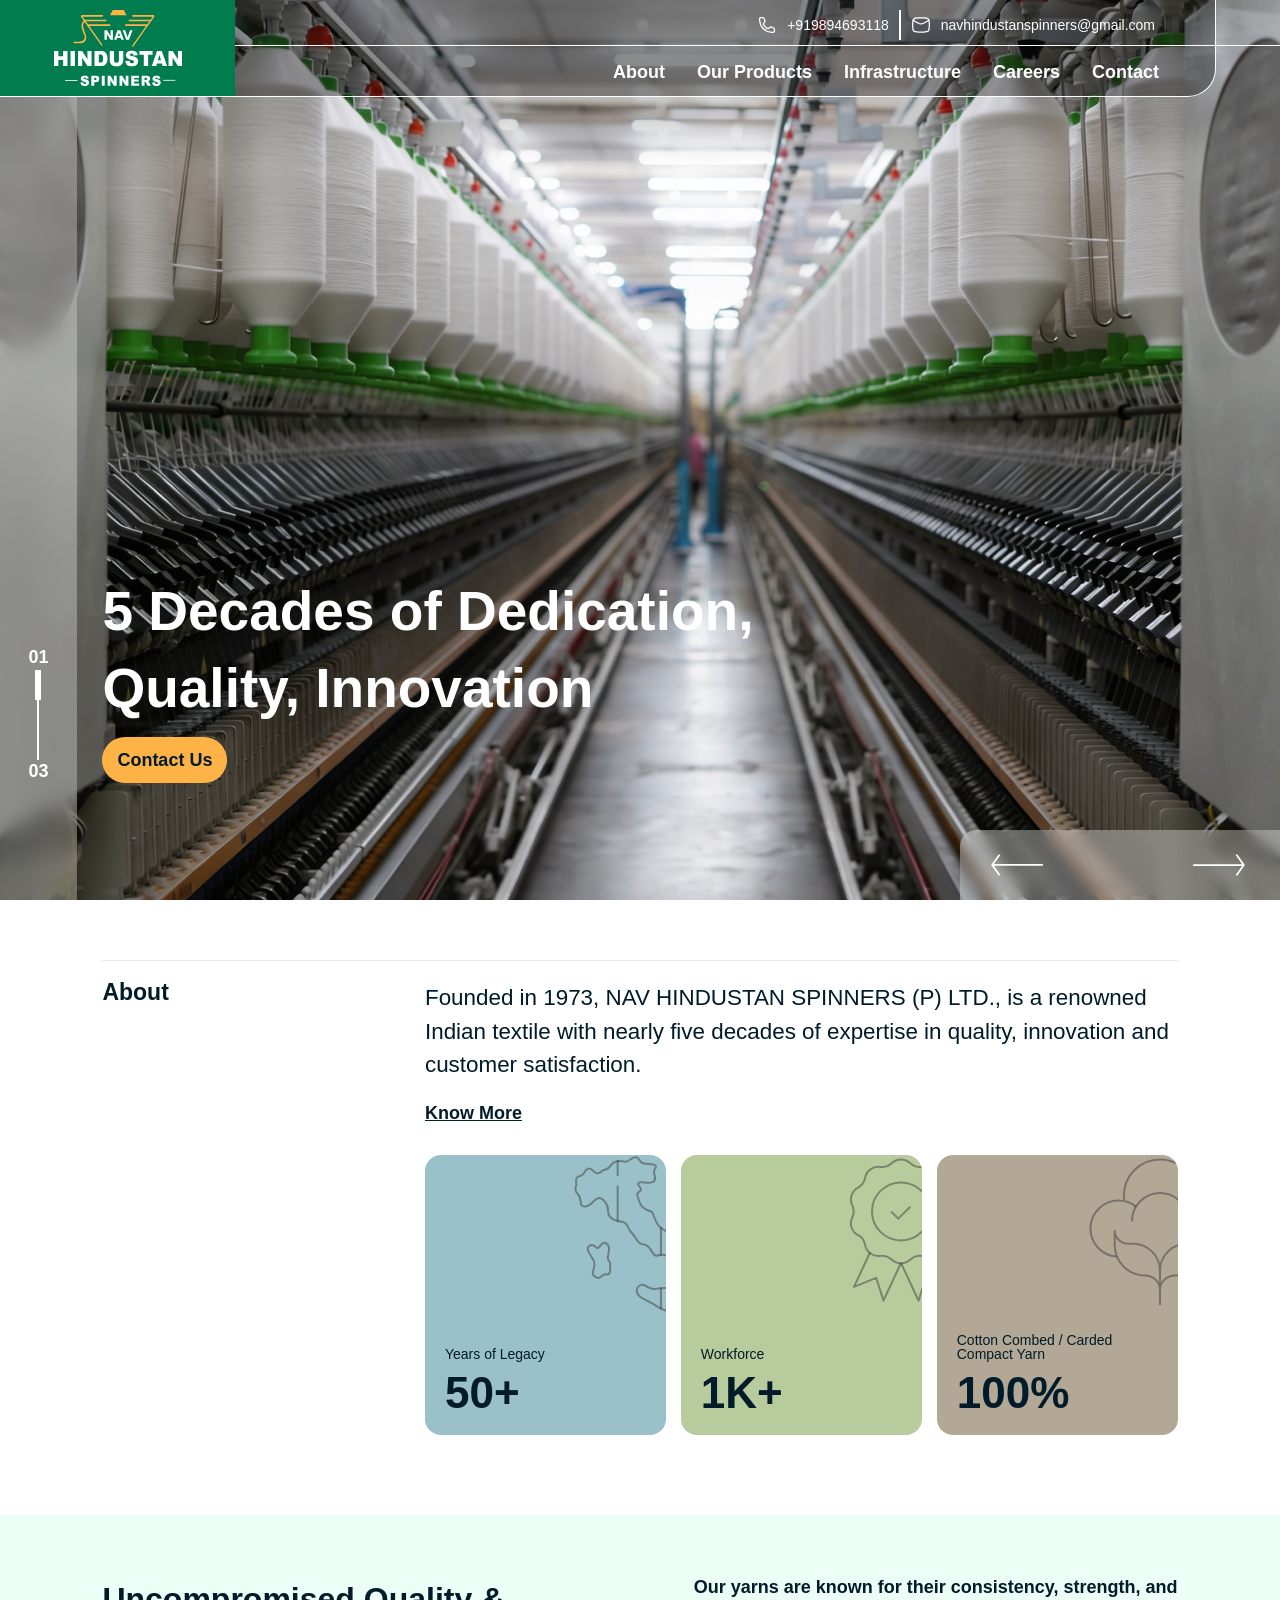
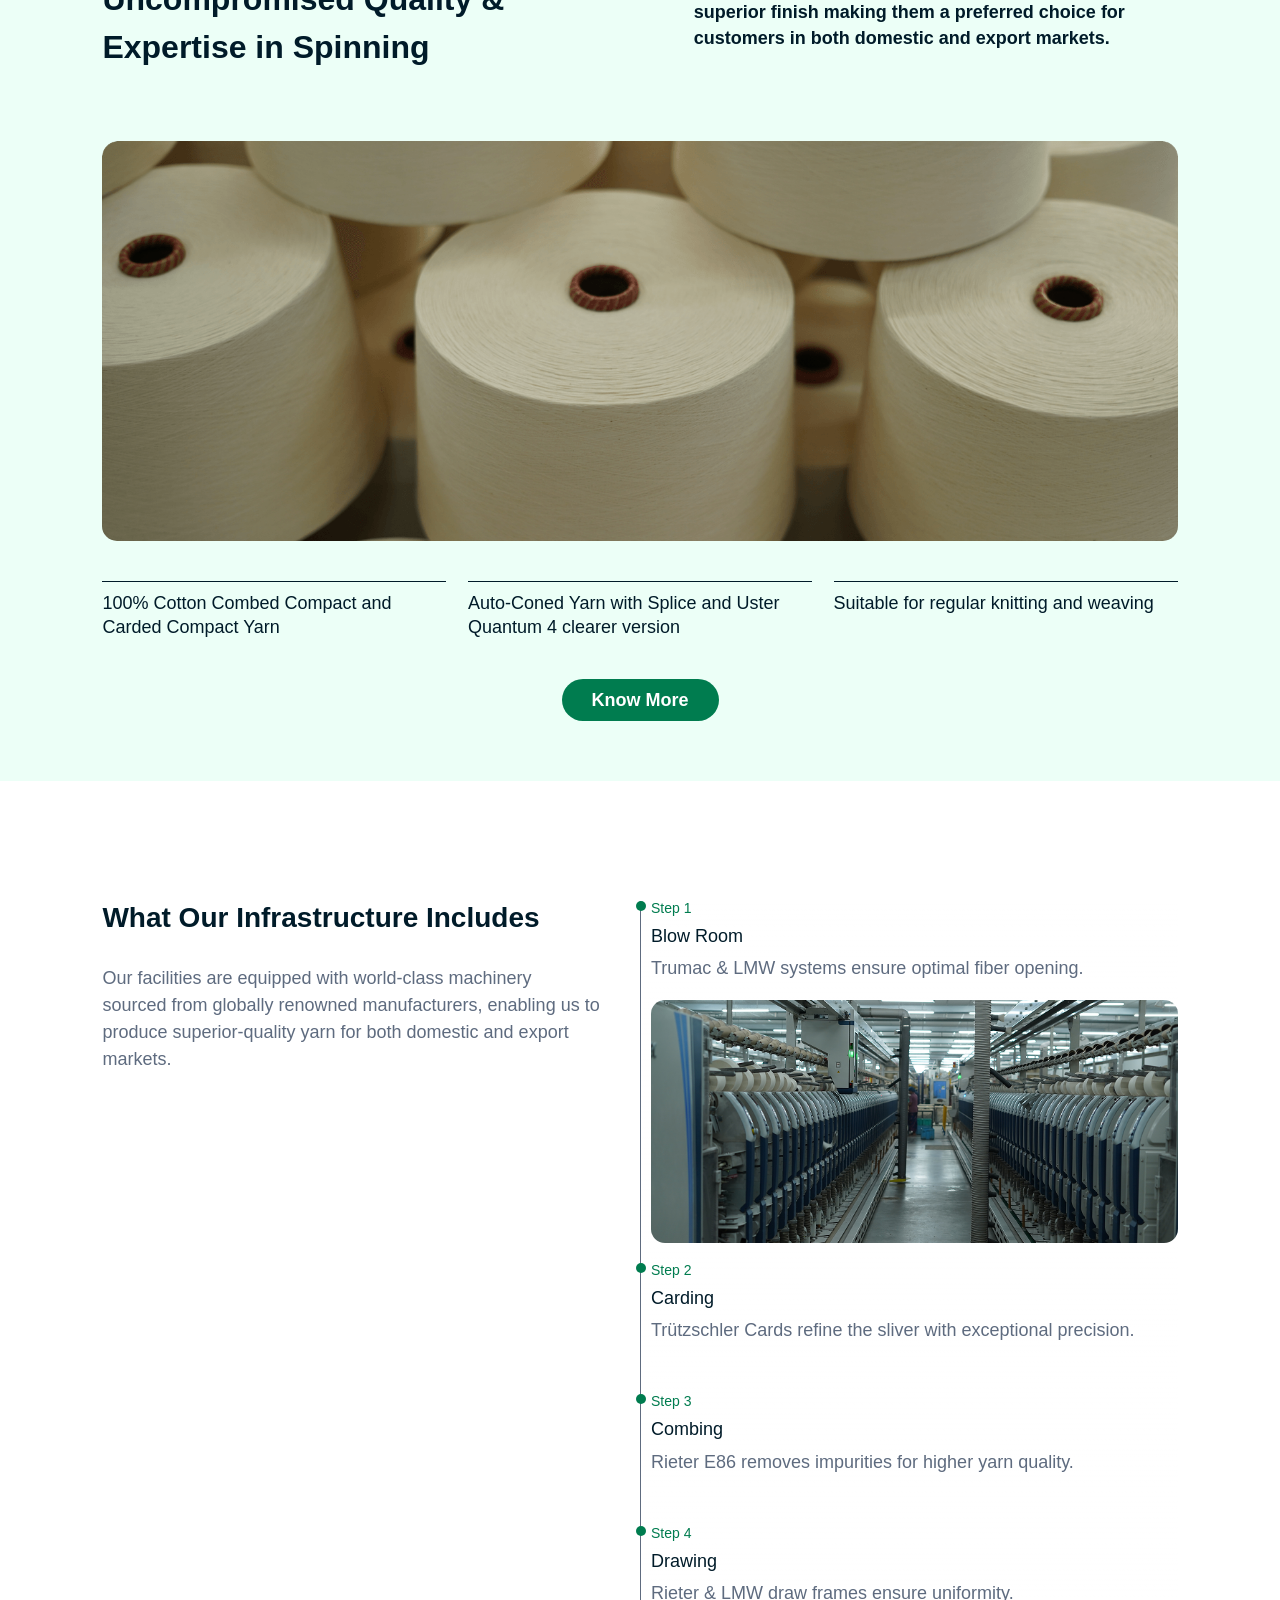
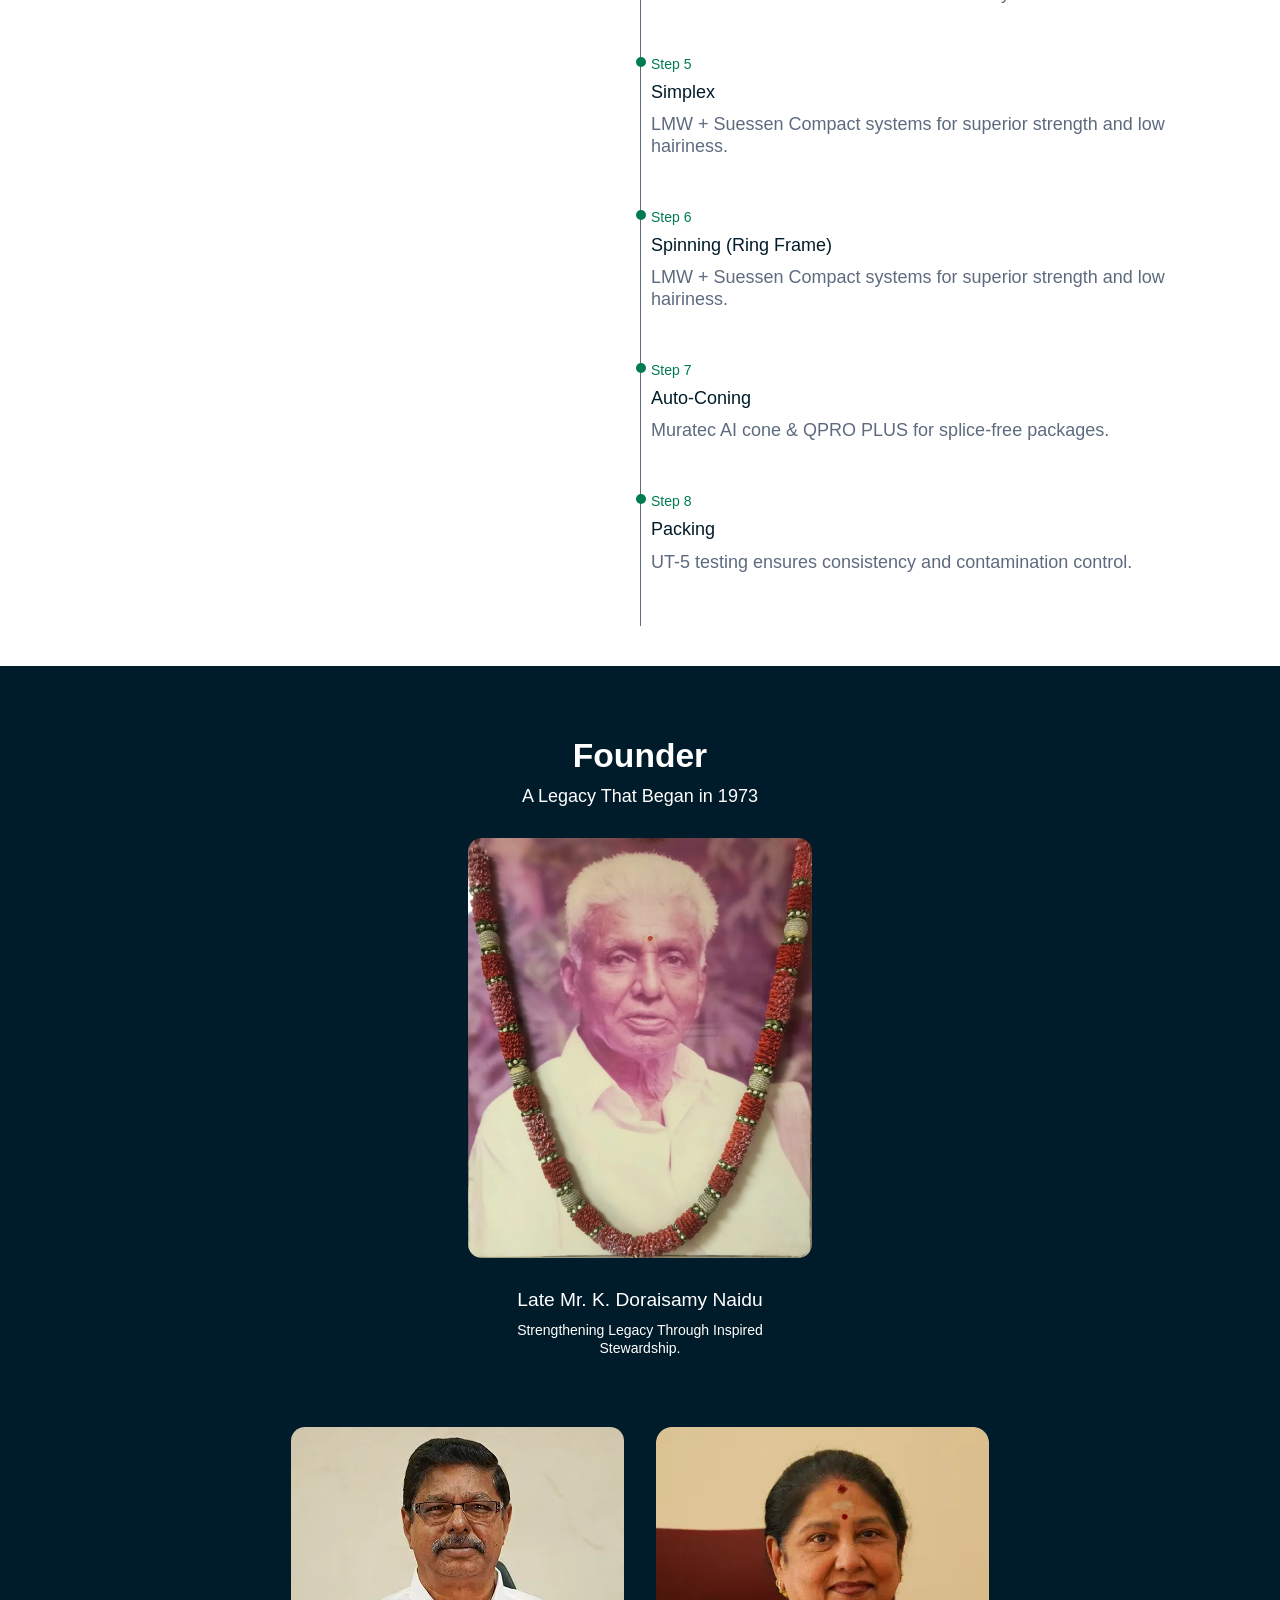
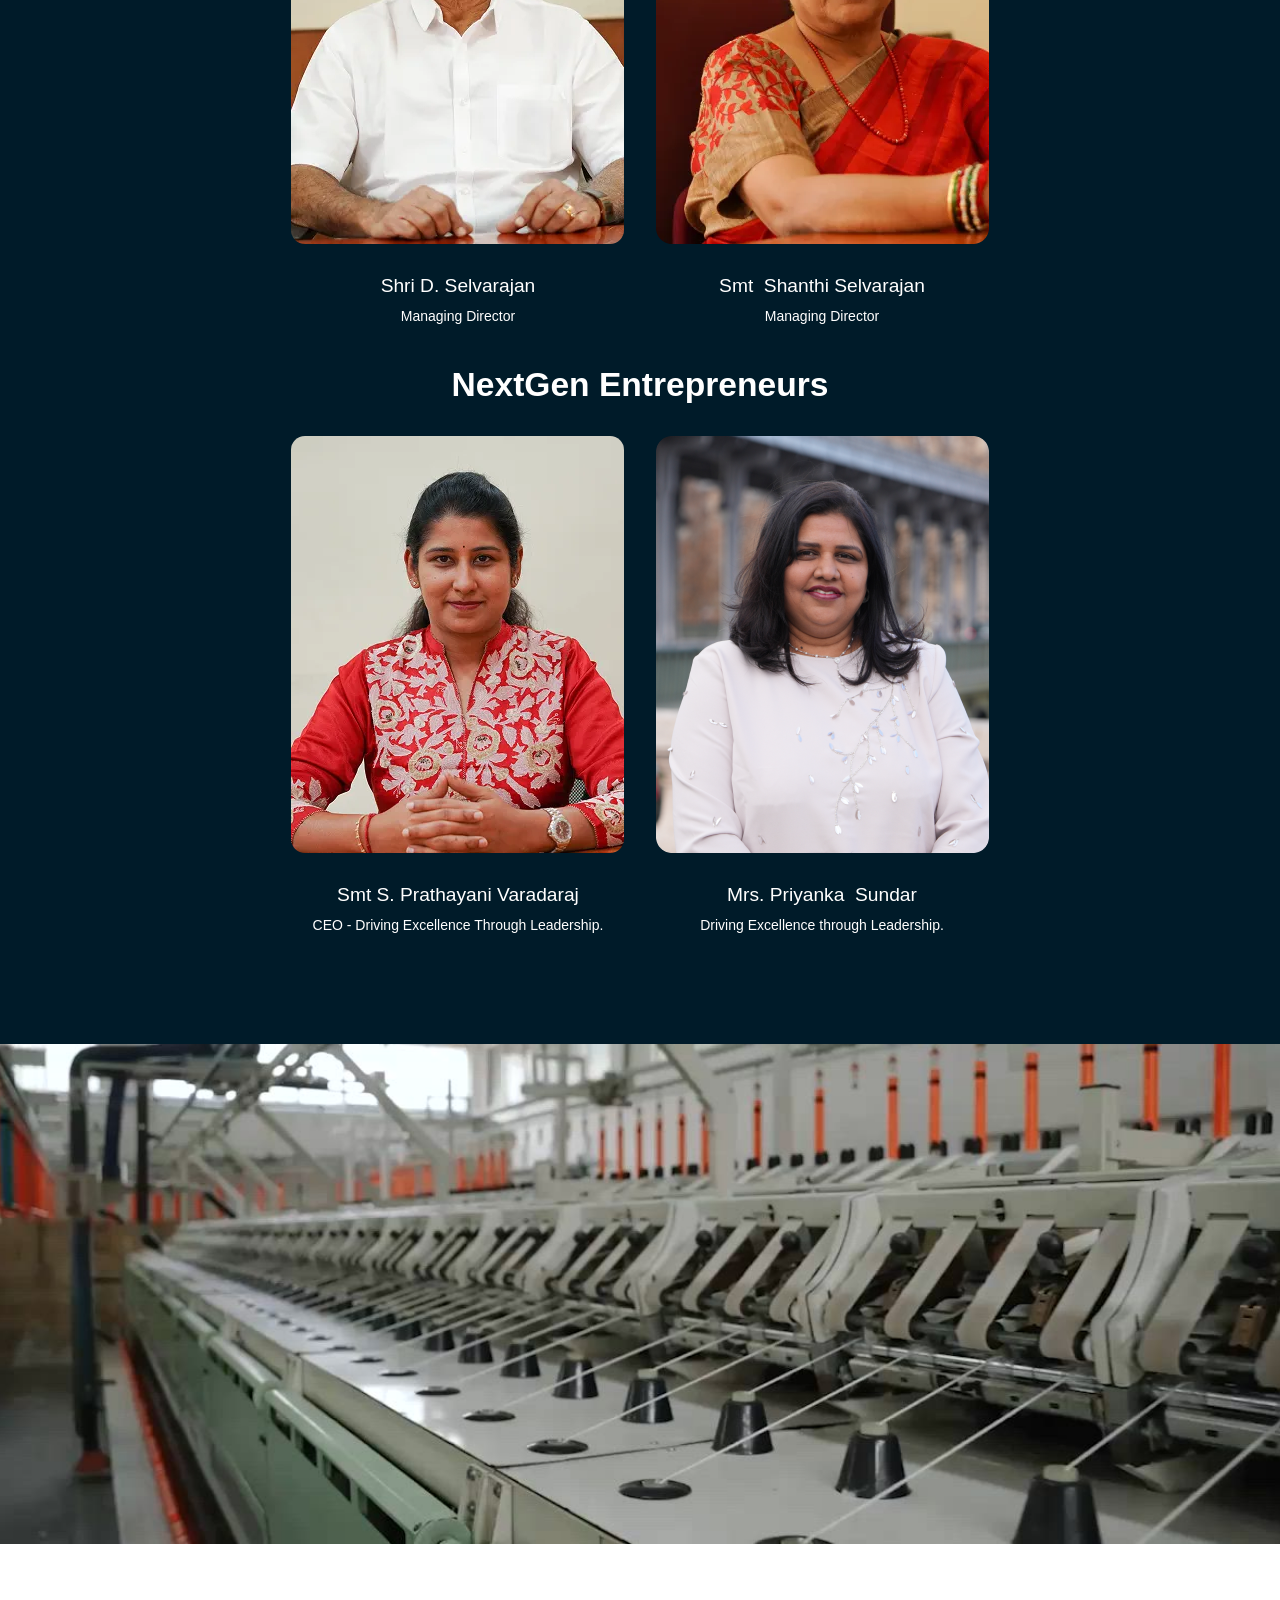
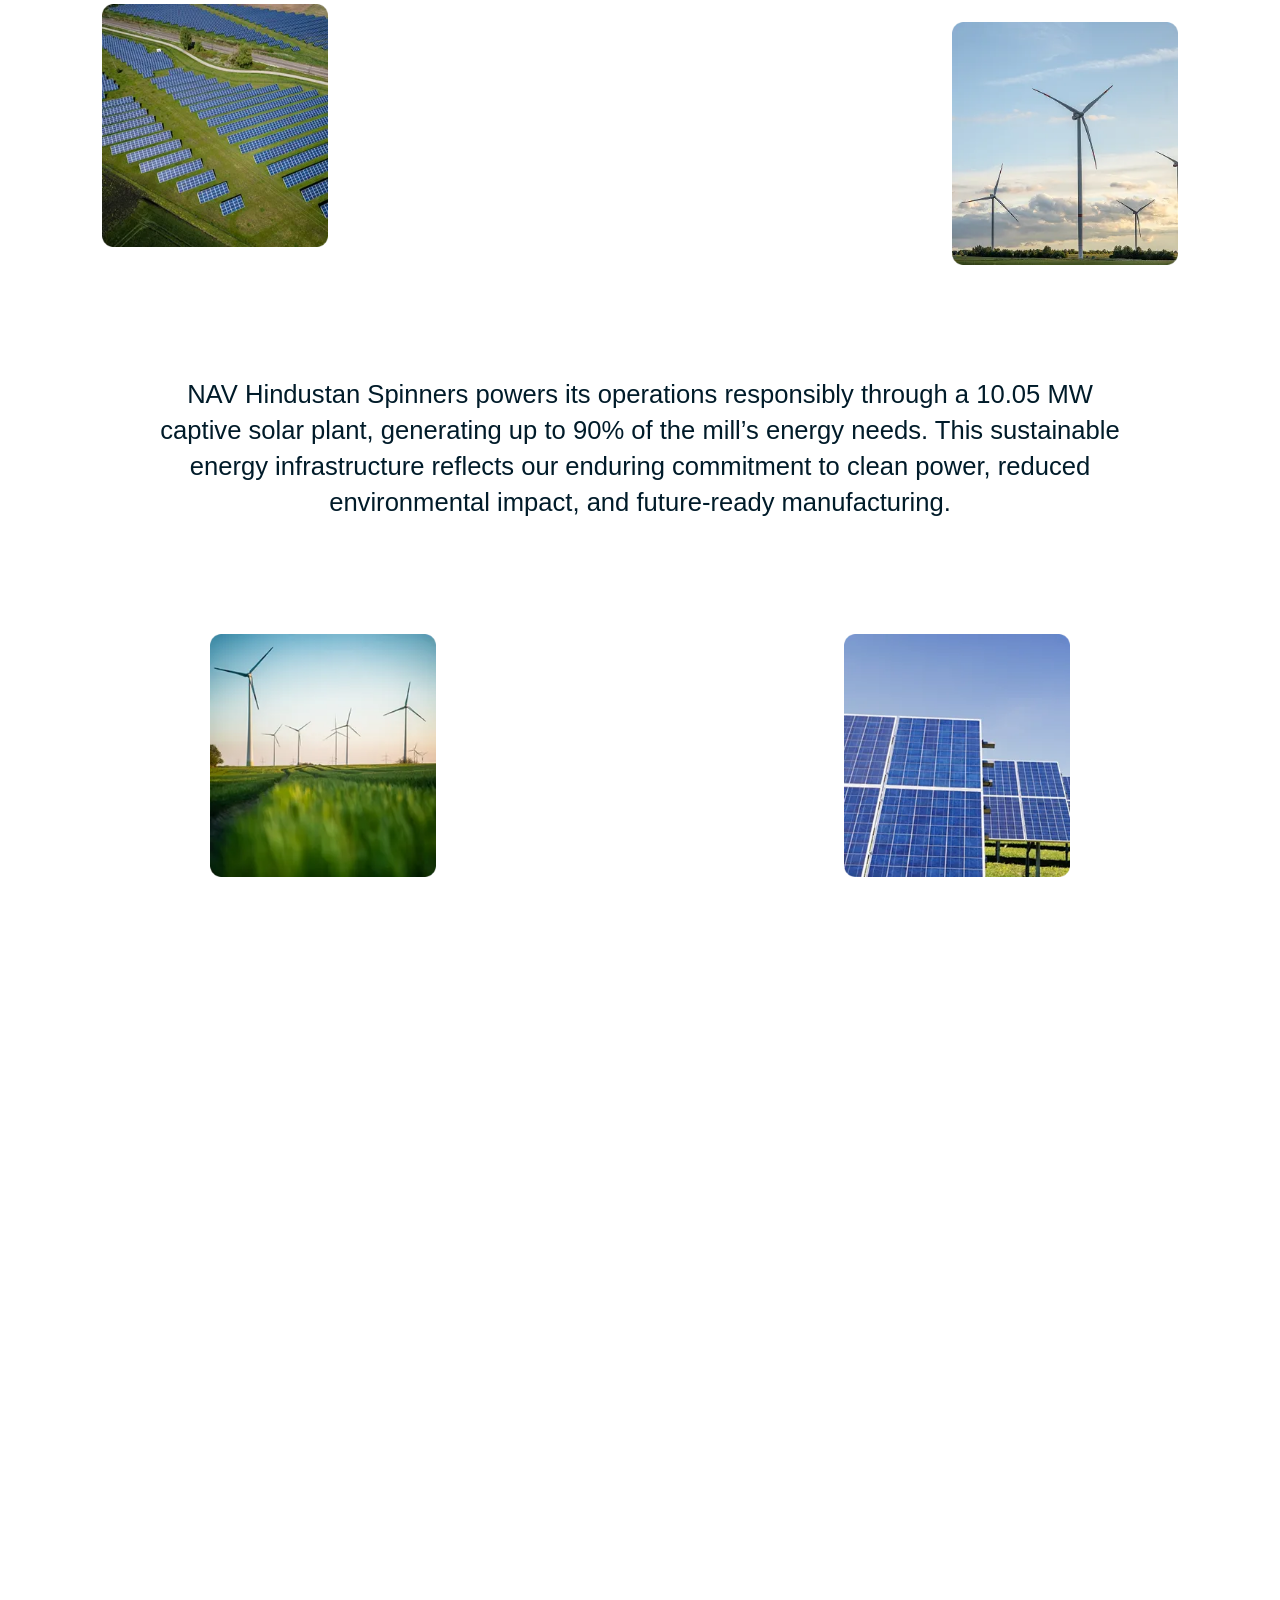
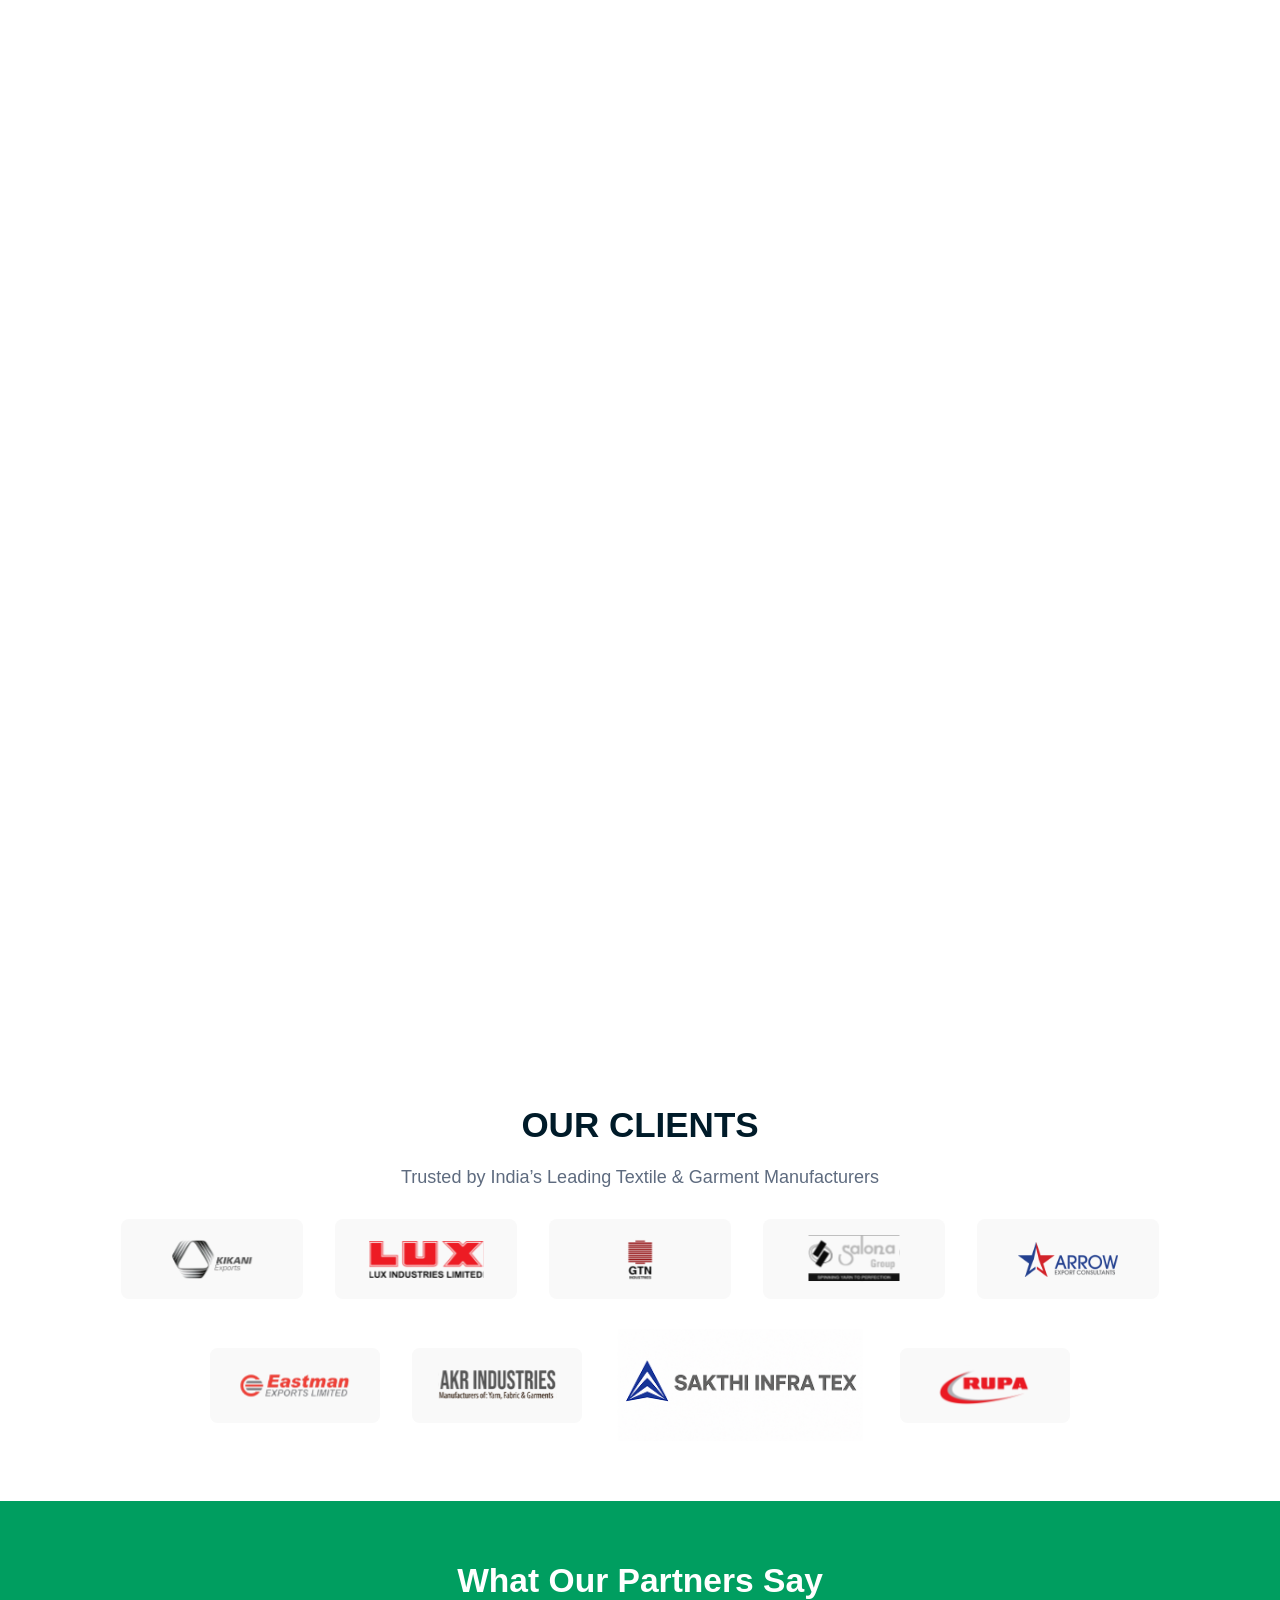
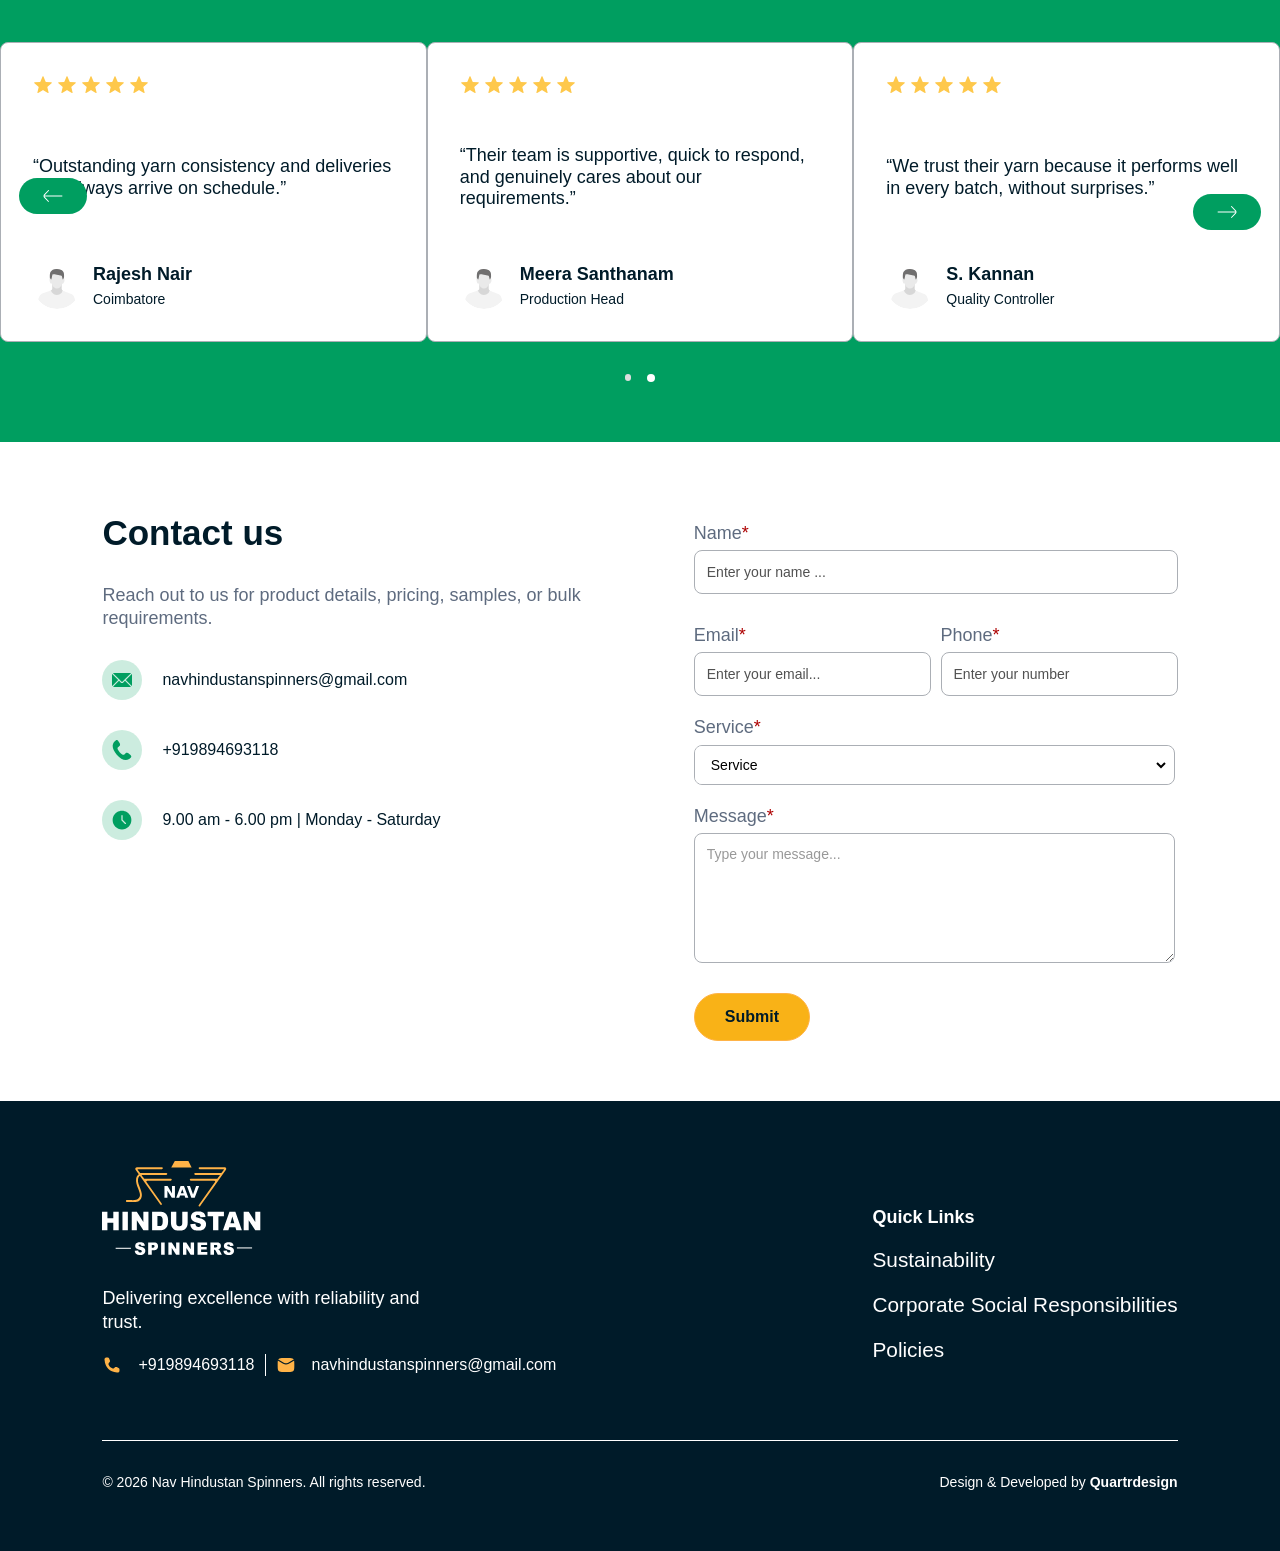
==== commit ffe8cfc1: "Updated Index" ====
--- a/index.html
+++ b/index.html
@@ -1,486 +1,487 @@
-<!DOCTYPE html><!--  This site was created in Webflow. https://webflow.com  --><!--  Last Published: Fri Jul 24 2026 11:06:13 GMT+0000 (Coordinated Universal Time)  -->
+<!DOCTYPE html>
+<!--  This site was created in Webflow. https://webflow.com  --><!--  Last Published: Fri Jul 24 2026 11:06:13 GMT+0000 (Coordinated Universal Time)  -->
 <html data-wf-page="691c1efda37dfa551b076b27" data-wf-site="691c1efca37dfa551b076ae6">
 <head>
-  <meta charset="utf-8">
-  <title>Nav Hindustan</title>
-  <meta content="width=device-width, initial-scale=1" name="viewport">
-  <meta content="Webflow" name="generator">
-  <link href="css/normalize.css" rel="stylesheet" type="text/css">
-  <link href="css/webflow.css" rel="stylesheet" type="text/css">
-  <link href="css/nav-hindustan.webflow.css" rel="stylesheet" type="text/css">
-  <link href="https://fonts.googleapis.com" rel="preconnect">
-  <link href="https://fonts.gstatic.com" rel="preconnect" crossorigin="anonymous">
-  <script src="https://ajax.googleapis.com/ajax/libs/webfont/1.6.26/webfont.js" type="text/javascript"></script>
-  <script type="text/javascript">WebFont.load({  google: {    families: ["Lato:100,100italic,300,300italic,400,400italic,700,700italic,900,900italic","Manrope:300,400,500,600,700","Nunito Sans:300,400,500,600,700"]  }});</script>
-  <script type="text/javascript">!function(o,c){var n=c.documentElement,t=" w-mod-";n.className+=t+"js",("ontouchstart"in o||o.DocumentTouch&&c instanceof DocumentTouch)&&(n.className+=t+"touch")}(window,document);</script>
-  <link href="images/favicon.svg" rel="shortcut icon" type="image/x-icon">
-  <link href="images/webclip.svg" rel="apple-touch-icon">
-  <script src="https://cdn.prod.website-files.com/691c1efca37dfa551b076ae6%2F6544eda5f000985a163a8687%2F6a2a650740b8bc2e472b2264%2Ffinsweetcomponentsconfig-1.0.35.js" type="module" async="" siteid="691c1efca37dfa551b076ae6" finsweet="components"></script>
+<meta charset="utf-8"/>
+<title>Nav Hindustan</title>
+<meta content="width=device-width, initial-scale=1" name="viewport"/>
+<meta content="Webflow" name="generator"/>
+<link href="css/normalize.css" rel="stylesheet" type="text/css"/>
+<link href="css/webflow.css" rel="stylesheet" type="text/css"/>
+<link href="css/nav-hindustan.webflow.css" rel="stylesheet" type="text/css"/>
+<link href="https://fonts.googleapis.com" rel="preconnect"/>
+<link crossorigin="anonymous" href="https://fonts.gstatic.com" rel="preconnect"/>
+<script src="https://ajax.googleapis.com/ajax/libs/webfont/1.6.26/webfont.js" type="text/javascript"></script>
+<script type="text/javascript">WebFont.load({  google: {    families: ["Lato:100,100italic,300,300italic,400,400italic,700,700italic,900,900italic","Manrope:300,400,500,600,700","Nunito Sans:300,400,500,600,700"]  }});</script>
+<script type="text/javascript">!function(o,c){var n=c.documentElement,t=" w-mod-";n.className+=t+"js",("ontouchstart"in o||o.DocumentTouch&&c instanceof DocumentTouch)&&(n.className+=t+"touch")}(window,document);</script>
+<link href="images/favicon.svg" rel="shortcut icon" type="image/x-icon"/>
+<link href="images/webclip.svg" rel="apple-touch-icon"/>
+<script async="" finsweet="components" siteid="691c1efca37dfa551b076ae6" src="https://cdn.prod.website-files.com/691c1efca37dfa551b076ae6%2F6544eda5f000985a163a8687%2F6a2a650740b8bc2e472b2264%2Ffinsweetcomponentsconfig-1.0.35.js" type="module"></script>
 </head>
 <body>
-  <section class="hero-section">
-    <div class="div-block-254 mob-hide">
-      <div class="div-block-255">
-        <div class="div-block-256">
-          <div>
-            <div class="body-semibold banner-num _01">01</div>
-            <div class="body-semibold banner-num _2">02</div>
-            <div class="body-semibold banner-num _3">03</div>
-          </div>
-          <div class="div-block-258">
-            <div class="div-block-257 _01"></div>
-            <div class="div-block-257 _02"></div>
-            <div class="div-block-257 _03"></div>
-          </div>
-          <div>
-            <div class="body-semibold banner-num _03">03</div>
-          </div>
-        </div>
-      </div>
-    </div>
-    <div class="nav-holder">
-      <div data-collapse="medium" data-animation="default" data-duration="400" fs-scrolldisable-element="smart-nav" data-easing="ease" data-easing2="ease" role="banner" class="rl_navbar1_component w-nav">
-        <div class="rl_navbar1_container">
-          <a href="index.html" aria-current="page" class="rl_navbar1_logo-link w-nav-brand w--current"><img src="images/Frame-1707480895.svg" loading="lazy" alt="" class="rl_navbar1_logo"></a>
-          <div class="div-block-60">
-            <div class="div-block-62">
-              <a href="tel:+919842215684" class="div-block-61 w-inline-block"><img src="images/call-02.svg" loading="lazy" alt="" class="image-7">
-                <div class="small-regular white">+919894693118</div>
-              </a>
-              <a href="mailto:navhindustanspinners@gmail.com" class="div-block-61 remove w-inline-block"><img src="images/mail-01.svg" loading="lazy" alt="" class="image-7">
-                <div class="small-regular white">navhindustanspinners@gmail.com</div>
-              </a>
-            </div>
-            <nav role="navigation" class="rl_navbar1_menu is-page-height-tablet w-nav-menu">
-              <a href="about-us.html" class="rl_navbar1_link w-nav-link">About</a>
-              <a href="product.html" class="rl_navbar1_link w-nav-link">Our Products</a>
-              <a href="infrastructure.html" class="rl_navbar1_link w-nav-link">Infrastructure</a>
-              <a href="careers.html" class="rl_navbar1_link w-nav-link">Careers</a>
-              <a href="contact-us.html" class="rl_navbar1_link w-nav-link">Contact</a>
-            </nav>
-          </div>
-          <div class="rl_navbar1_menu-button w-nav-button">
-            <div class="rl_menu-icon">
-              <div class="rl_menu-icon_line-top"></div>
-              <div class="rl_menu-icon_line-middle">
-                <div class="rl_menu-icon_line-middle-inner"></div>
-              </div>
-              <div class="rl_menu-icon_line-bottom"></div>
-            </div>
-          </div>
-        </div>
-        <div class="div-block-63"></div>
-      </div>
-    </div>
-    <div data-delay="3000" data-animation="slide" class="slider w-slider" data-autoplay="true" data-easing="ease" data-hide-arrows="false" data-disable-swipe="false" data-autoplay-limit="0" data-nav-spacing="3" data-duration="500" data-infinite="true">
-      <div class="mask w-slider-mask">
-        <div data-w-id="c3528654-ef2d-bb23-536e-aca5c37e44e6" class="hero-slide w-slide">
-          <div class="div-block-253">
-            <div class="home-banner-txt-div">
-              <h1 class="home-banner-txt">5 Decades of Dedication, <br>Quality, Innovation</h1>
-              <a href="contact-us.html" class="button w-button">Contact Us</a>
-            </div>
-          </div>
-        </div>
-        <div data-w-id="c3528654-ef2d-bb23-536e-aca5c37e44e7" class="hero-slide _2 w-slide">
-          <div class="div-block-253">
-            <div class="home-banner-txt-div">
-              <h1 class="home-banner-txt">Engineered for Consistency. <br>Trusted Worldwide.</h1>
-              <a href="contact-us.html" class="button w-button">Contact Us</a>
-            </div>
-          </div>
-        </div>
-        <div data-w-id="59a317d7-6027-f4b2-5482-e6e0a62107bd" class="hero-slide _3 w-slide">
-          <div class="div-block-253">
-            <div class="home-banner-txt-div">
-              <h1 class="home-banner-txt">Precision in Every Thread. <br>Excellence in Every Delivery.</h1>
-              <a href="contact-us.html" class="button w-button">Contact Us</a>
-            </div>
-          </div>
-        </div>
-      </div>
-      <div class="left-arrow mob-hide w-slider-arrow-left"><img src="images/arrow-next.svg.svg" loading="lazy" alt="" class="arrow left">
-        <div class="icon-2 w-icon-slider-left"></div>
-      </div>
-      <div class="right-arrow mob-hide w-slider-arrow-right">
-        <div class="icon w-icon-slider-right"></div><img src="images/arrow-next.svg.svg" loading="lazy" alt="">
-      </div>
-      <div class="slide-nav w-slider-nav w-round"></div>
-    </div>
-  </section>
-  <section class="about-section section">
-    <div class="w-layout-blockcontainer container flex-down w-container">
-      <div class="grey-line"></div>
-      <div class="div-block">
-        <h6 class="h6-bold hide">About</h6>
-        <div class="div-block-2">
-          <p class="paragraph home-first-txt">Founded in 1973, NAV HINDUSTAN SPINNERS (P) LTD., is a renowned Indian textile with nearly five decades of expertise in quality, innovation and customer satisfaction.</p>
-          <a href="about-us.html" class="link-block w-inline-block">
-            <div class="body-semibold">Know More</div>
-          </a>
-          <div class="stats-wrapper">
-            <div class="stats-card blue">
-              <div class="small-regular b10">Years of Legacy</div>
-              <h3 class="h3-semibold">50+</h3>
-            </div>
-            <div class="stats-card green">
-              <div class="small-regular b10">Workforce</div>
-              <h3 class="h3-semibold">1K+</h3>
-            </div>
-            <div class="stats-card brown">
-              <div class="small-regular b10">Cotton Combed / Carded Compact Yarn</div>
-              <h3 class="h3-semibold">100%</h3>
-            </div>
-          </div>
-        </div>
-      </div>
-      <div class="stats-wrapper tab">
-        <div class="stats-card blue">
-          <div class="small-regular b10">Years of Legacy</div>
-          <h3 class="h3-semibold">50+</h3>
-        </div>
-        <div class="stats-card green">
-          <div class="small-regular b10">Workforce</div>
-          <h3 class="h3-semibold">1K+</h3>
-        </div>
-        <div class="stats-card brown">
-          <div class="small-regular b10">Cotton Combed Compact</div>
-          <h3 class="h3-semibold">100%</h3>
-        </div>
-      </div>
-    </div>
-  </section>
-  <section class="product-section section">
-    <div class="w-layout-blockcontainer container flex-down w-container">
-      <div class="left-right-content-wrap top">
-        <h4 class="h4-semibold _40">Uncompromised Quality &amp; Expertise in Spinning</h4>
-        <p class="body-semibold _40">Our yarns are known for their consistency, strength, and superior finish making them a preferred choice for customers in both domestic and export markets.</p>
-      </div>
-      <div class="not-for-mob"><img src="images/olls.png" loading="lazy" sizes="100vw" srcset="images/olls-p-500.png 500w, images/olls-p-800.png 800w, images/olls-p-1080.png 1080w, images/olls-p-1600.png 1600w, images/olls-p-2000.png 2000w, images/olls.png 2080w" alt="" class="image">
-        <div class="div-block-4">
-          <div class="product-card">
-            <div class="body-medium">100% Cotton Combed Compact and Carded Compact Yarn</div>
-          </div>
-          <div class="product-card">
-            <div class="body-medium">Auto-Coned Yarn with Splice and Uster Quantum 4 clearer version</div>
-          </div>
-          <div class="product-card">
-            <div class="body-medium">Suitable for regular knitting and weaving</div>
-          </div>
-        </div>
-      </div>
-      <div data-delay="4000" data-animation="slide" class="slider-3 w-slider" data-autoplay="false" data-easing="ease" data-hide-arrows="false" data-disable-swipe="false" data-autoplay-limit="0" data-nav-spacing="3" data-duration="500" data-infinite="true">
-        <div class="w-slider-mask">
-          <div class="slide-4 w-slide">
-            <div class="quality-mob"><img src="images/image-20.png" loading="lazy" alt="" class="image-42"></div>
-            <div class="product-card">
-              <div class="body-medium quality">100% Cotton Combed Compact and Carded Compact Yarn</div>
-            </div>
-          </div>
-          <div class="slide-4 _2 w-slide">
-            <div class="quality-mob"><img src="images/DSC04326-2.webp" loading="lazy" sizes="100vw" srcset="images/DSC04326-2-p-500.webp 500w, images/DSC04326-2-p-800.webp 800w, images/DSC04326-2-p-1080.webp 1080w, images/DSC04326-2.webp 1280w" alt="" class="image-42"></div>
-            <div class="product-card">
-              <div class="body-medium quality">Auto-Coned Yarn with Splice and Uster Quantum 4 clearer version</div>
-            </div>
-          </div>
-          <div class="slide-4 _3 w-slide">
-            <div class="quality-mob"><img src="images/4560.webp" loading="lazy" alt="" class="image-42"></div>
-            <div class="product-card">
-              <div class="body-medium quality">Suitable for regular knitting and weaving</div>
-            </div>
-          </div>
-        </div>
-        <div class="arrow-hide w-slider-arrow-left">
-          <div class="w-icon-slider-left"></div>
-        </div>
-        <div class="arrow-hide w-slider-arrow-right">
-          <div class="w-icon-slider-right"></div>
-        </div>
-        <div class="hide w-slider-nav w-round w-num"></div>
-      </div>
-      <a href="product.html" class="primary-button body-semibold w-button">Know More</a>
-    </div>
-  </section>
-  <div data-w-id="c56db3cf-f75d-c90d-903c-044c581f13d8" class="process-section section mob-hide">
-    <div class="w-layout-blockcontainer container process-timeline w-container">
-      <div class="div-block-68">
-        <div class="div-with-height">
-          <div class="sticky-content">
-            <div class="div-block-259">
-              <h5 class="h5-semibold">What Our Infrastructure Includes</h5>
-              <div class="body-regular sub-text">Our facilities are equipped with world-class machinery sourced from globally renowned manufacturers, enabling us to produce superior-quality yarn for both domestic and export markets.</div>
-            </div>
-            <div class="blur-div">
-              <a href="#" class="skip-button body-semibold dark u20 w-button">Skip Now</a>
-            </div>
-          </div>
-          <div class="process-wrap">
-            <div data-w-id="083943a9-bd63-59b6-7a04-1659b2280ca2" class="process-div">
-              <div class="green-circle"></div>
-              <div class="small-regular green b10">Step 1</div>
-              <div class="body-medium b10">Blow Room</div>
-              <div class="body-regular b10 u10">Trumac &amp; LMW systems ensure optimal fiber opening.</div><img src="images/image-3.png" loading="lazy" sizes="100vw" srcset="images/image-3-p-500.png 500w, images/image-3.png 735w" alt="" class="process-image-1 first">
-            </div>
-            <div data-w-id="260cfffa-1090-fa5c-fa97-cbde68017f68" class="process-div">
-              <div class="green-circle"></div>
-              <div class="small-regular green b10">Step 2</div>
-              <div class="body-medium b10">Carding</div>
-              <div class="body-regular b10 u10">Trützschler Cards refine the sliver with exceptional precision.</div><img src="images/carding-2.png" loading="lazy" sizes="100vw" srcset="images/carding-2-p-500.png 500w, images/carding-2-p-800.png 800w, images/carding-2.png 980w" alt="" class="process-image">
-            </div>
-            <div data-w-id="ad150562-e15f-01ac-e0eb-ef36d58dafbe" class="process-div">
-              <div class="green-circle"></div>
-              <div class="small-regular green b10">Step 3</div>
-              <div class="body-medium b10">Combing</div>
-              <div class="body-regular b10 u10">Rieter E86 removes impurities for higher yarn quality.</div><img src="images/combing.png" loading="lazy" sizes="100vw" srcset="images/combing-p-500.png 500w, images/combing-p-800.png 800w, images/combing.png 980w" alt="" class="process-image">
-            </div>
-            <div data-w-id="0ce9cfdc-929b-b649-9a84-a6072e3b3b46" class="process-div">
-              <div class="green-circle"></div>
-              <div class="small-regular green b10">Step 4</div>
-              <div class="body-medium b10">Drawing</div>
-              <div class="body-regular b10 u10">Rieter &amp; LMW draw frames ensure uniformity.<br></div><img src="images/4368.webp" loading="lazy" alt="" class="process-image">
-            </div>
-            <div data-w-id="b3b3dd28-c0e0-b3a8-58a1-7de58d168a1d" class="process-div">
-              <div class="green-circle"></div>
-              <div class="small-regular green b10">Step 5</div>
-              <div class="body-medium b10">Simplex </div>
-              <div class="body-regular b10 u10">LMW + Suessen Compact systems for superior strength and low hairiness.<br></div><img src="images/simplex.png" loading="lazy" sizes="100vw" srcset="images/simplex-p-500.png 500w, images/simplex-p-800.png 800w, images/simplex.png 980w" alt="" class="process-image">
-            </div>
-            <div data-w-id="ee9e4118-53ef-7cc7-cc9f-4e015955a988" class="process-div">
-              <div class="green-circle"></div>
-              <div class="small-regular green b10">Step 6</div>
-              <div class="body-medium b10">Spinning (Ring Frame)</div>
-              <div class="body-regular b10 u10">LMW + Suessen Compact systems for superior strength and low hairiness.</div><img src="images/ring-frame.png" loading="lazy" sizes="100vw" srcset="images/ring-frame-p-500.png 500w, images/ring-frame-p-800.png 800w, images/ring-frame.png 980w" alt="" class="process-image">
-            </div>
-            <div data-w-id="caa5cd9b-48a7-1529-8492-5876d0efb980" class="process-div">
-              <div class="green-circle"></div>
-              <div class="small-regular green b10">Step 7</div>
-              <div class="body-medium b10">Auto-Coning</div>
-              <div class="body-regular b10 u10">Muratec AI cone &amp; QPRO PLUS for splice-free packages.</div><img src="images/auto-corner-home.png" loading="lazy" sizes="100vw" srcset="images/auto-corner-home-p-500.png 500w, images/auto-corner-home-p-800.png 800w, images/auto-corner-home.png 980w" alt="" class="process-image">
-            </div>
-            <div data-w-id="e19add1c-6089-399b-92e9-016139521885" class="process-div">
-              <div class="green-circle"></div>
-              <div class="small-regular green b10">Step 8</div>
-              <div class="body-medium b10">Packing</div>
-              <div class="body-regular b10 u10">UT-5 testing ensures consistency and contamination control.</div><img src="images/Packing.png" loading="lazy" sizes="100vw" srcset="images/Packing-p-500.png 500w, images/Packing-p-800.png 800w, images/Packing.png 980w" alt="" class="process-image">
-            </div>
-          </div>
-        </div>
-      </div>
-    </div>
-  </div>
-  <section class="process-sec section view-mob">
-    <div class="w-layout-blockcontainer process-cont container w-container">
-      <div class="sticky-content mob">
-        <h5 class="h5-semibold">What Our Infrastructure Includes</h5>
-        <div class="body-regular sub-text">Our facilities are equipped with world-class machinery sourced from globally renowned manufacturers, enabling us to produce superior-quality yarn for both domestic and export markets.</div>
-      </div>
-      <div data-delay="4000" data-animation="slide" class="process-slider-mob custom-slider hide w-slider" data-autoplay="false" data-easing="ease" data-hide-arrows="false" data-disable-swipe="false" data-autoplay-limit="0" data-nav-spacing="3" data-duration="500" data-infinite="true">
-        <div class="w-slider-mask">
-          <div class="slide-3 w-slide">
-            <div class="process-step-1 mob">
-              <div class="green-circle mob"></div>
-              <div class="small-regular green b10 mob">Step 1</div>
-              <div class="body-medium b10">Cotton Selection</div>
-              <div class="body-regular b10">Carefully sourced for staple length, purity, and strength.</div><img src="images/Rectangle-9653.png" loading="lazy" alt="" class="process-image mob">
-            </div>
-          </div>
-          <div class="process-2 w-slide">
-            <div class="process-step-1 mob">
-              <div class="green-circle mob"></div>
-              <div class="small-regular green b10 mob">Step 2</div>
-              <div class="body-medium b10">Carding</div>
-              <div class="body-regular b10">Trützschler Cards refine the sliver with exceptional precision.</div><img src="images/Rectangle-9653.png" loading="lazy" alt="" class="process-image mob">
-            </div>
-          </div>
-          <div class="process-2 step-3 w-slide">
-            <div class="process-step-1 mob">
-              <div class="green-circle mob"></div>
-              <div class="small-regular green b10 mob">Step 3</div>
-              <div class="body-medium b10">Blow Room &amp; Cleaning</div>
-              <div class="body-regular b10">Trumac &amp; LMW systems ensure optimal fiber opening.</div><img src="images/Rectangle-9653.png" loading="lazy" alt="" class="process-image mob">
-            </div>
-          </div>
-          <div class="process-2 step-4 w-slide">
-            <div class="process-step-1 mob">
-              <div class="green-circle mob"></div>
-              <div class="small-regular green b10 mob">Step 4</div>
-              <div class="body-medium b10">Combing</div>
-              <div class="body-regular b10">Rieter E86 removes impurities for higher yarn quality.</div><img src="images/Rectangle-9653.png" loading="lazy" alt="" class="process-image mob">
-            </div>
-          </div>
-          <div class="process-2 step-5 w-slide">
-            <div class="process-step-1 mob">
-              <div class="green-circle mob"></div>
-              <div class="small-regular green b10 mob">Step 5</div>
-              <div class="body-medium b10">Drawing &amp; Roving</div>
-              <div class="body-regular b10">Rieter &amp; LMW drawframes ensure uniformity.</div><img src="images/Rectangle-9653.png" loading="lazy" alt="" class="process-image mob">
-            </div>
-          </div>
-          <div class="process-2 step-6 w-slide">
-            <div class="process-step-1 mob">
-              <div class="green-circle mob"></div>
-              <div class="small-regular green b10 mob">Step 6</div>
-              <div class="body-medium b10">Ring Spinning</div>
-              <div class="body-regular b10"> LMW + Suessen Compact systems for superior strength and low hairiness.</div><img src="images/Rectangle-9653.png" loading="lazy" alt="" class="process-image mob">
-            </div>
-          </div>
-          <div class="process-2 step-7 w-slide">
-            <div class="process-step-1 mob">
-              <div class="green-circle mob"></div>
-              <div class="small-regular green b10 mob">Step 7</div>
-              <div class="body-medium b10">Auto-Coning </div>
-              <div class="body-regular b10">Muratec QPRO PLUS for splice-free packages.</div><img src="images/Rectangle-9653.png" loading="lazy" alt="" class="process-image mob">
-            </div>
-          </div>
-          <div class="process-2 step-8 w-slide">
-            <div class="process-step-1 mob">
-              <div class="green-circle mob"></div>
-              <div class="small-regular green b10 mob">Step 8</div>
-              <div class="body-medium b10">Uster Testing</div>
-              <div class="body-regular b10"> UT-5 testing ensures consistency and contamination control.</div><img src="images/Rectangle-9653.png" loading="lazy" alt="" class="process-image mob">
-            </div>
-          </div>
-        </div>
-        <div class="arrow-hide w-slider-arrow-left">
-          <div class="w-icon-slider-left"></div>
-        </div>
-        <div class="right-arrow-8 w-slider-arrow-right"><img src="images/arrow-right-1.svg" loading="lazy" alt="">
-          <div class="icon-hide w-icon-slider-right"></div>
-        </div>
-        <div class="slide-nav-3 w-slider-nav w-round"></div>
-      </div>
-      <div fs-slider-type="static" fs-slider-instance="fs-slider-2" class="fs-slider-2_instance">
-        <div fs-slider-element="list-wrapper" class="fs-slider-2_list-wrapper">
-          <div fs-slider-element="list" class="fs-slider-2_list">
-            <div fs-slider-element="slide" class="fs-slider-2_slide">
-              <div class="process-step-1 mob">
-                <div class="green-circle mob"></div>
-                <div class="small-regular green b10 mob">Step 1</div>
-                <div class="body-medium b10">Blowroom </div>
-                <div class="body-regular b10">Trumac &amp; LMW systems ensure optimal fiber opening.</div><img src="images/blowroom-nav-hind.jpg" loading="lazy" sizes="100vw" srcset="images/blowroom-nav-hind-p-500.jpg 500w, images/blowroom-nav-hind-p-800.jpg 800w, images/blowroom-nav-hind-p-1080.jpg 1080w, images/blowroom-nav-hind-p-1600.jpg 1600w, images/blowroom-nav-hind-p-2000.jpg 2000w, images/blowroom-nav-hind-p-2600.jpg 2600w, images/blowroom-nav-hind-p-3200.jpg 3200w, images/blowroom-nav-hind.jpg 6000w" alt="" class="process-image mob">
-              </div>
-            </div>
-            <div fs-slider-element="slide" class="fs-slider-2_slide">
-              <div class="process-step-1 mob">
-                <div class="green-circle mob"></div>
-                <div class="small-regular green b10 mob">Step 2</div>
-                <div class="body-medium b10">Carding</div>
-                <div class="body-regular b10">Trützschler Cards refine the sliver with exceptional precision.<br></div><img src="images/4358.webp" loading="lazy" alt="" class="process-image mob">
-              </div>
-            </div>
-            <div fs-slider-element="slide" class="fs-slider-2_slide">
-              <div class="process-step-1 mob">
-                <div class="green-circle mob"></div>
-                <div class="small-regular green b10 mob">Step 3</div>
-                <div class="body-medium b10">Combing </div>
-                <div class="body-regular b10">Rieter E86 removes impurities for higher yarn quality.</div><img src="images/combing-nav-hin.JPG" loading="lazy" sizes="100vw" srcset="images/combing-nav-hin-p-500.jpg 500w, images/combing-nav-hin-p-800.jpg 800w, images/combing-nav-hin-p-1080.jpg 1080w, images/combing-nav-hin-p-1600.jpg 1600w, images/combing-nav-hin-p-2000.jpg 2000w, images/combing-nav-hin-p-2600.jpg 2600w, images/combing-nav-hin-p-3200.jpg 3200w, images/combing-nav-hin.JPG 6000w" alt="" class="process-image mob">
-              </div>
-            </div>
-            <div fs-slider-element="slide" class="fs-slider-2_slide">
-              <div class="process-step-1 mob">
-                <div class="green-circle mob"></div>
-                <div class="small-regular green b10 mob">Step 4</div>
-                <div class="body-medium b10">Drawing </div>
-                <div class="body-regular b10">Rieter &amp; LMW draw frames ensure uniformity.</div><img src="images/4368.webp" loading="lazy" alt="" class="process-image mob">
-              </div>
-            </div>
-            <div fs-slider-element="slide" class="fs-slider-2_slide">
-              <div class="process-step-1 mob">
-                <div class="green-circle mob"></div>
-                <div class="small-regular green b10 mob">Step 5</div>
-                <div class="body-medium b10">Simplex </div>
-                <div class="body-regular b10">LMW + Suessen Compact systems for superior strength and low hairiness.</div><img src="images/4560.webp" loading="lazy" alt="" class="process-image mob">
-              </div>
-            </div>
-            <div fs-slider-element="slide" class="fs-slider-2_slide">
-              <div class="process-step-1 mob">
-                <div class="green-circle mob"></div>
-                <div class="small-regular green b10 mob">Step 6</div>
-                <div class="body-medium b10"> Spinning (Ring Frame)</div>
-                <div class="body-regular b10">LMW + Suessen Compact systems for superior strength and low hairiness.<br></div><img src="images/about-us-nav-hind.webp" loading="lazy" sizes="(max-width: 767px) 100vw, (max-width: 991px) 95vw, 940px" srcset="images/about-us-nav-hind-p-500.webp 500w, images/about-us-nav-hind-p-800.webp 800w, images/about-us-nav-hind-p-1080.webp 1080w, images/about-us-nav-hind-p-1600.webp 1600w, images/about-us-nav-hind.webp 1920w" alt="" class="process-image mob">
-              </div>
-            </div>
-            <div fs-slider-element="slide" class="fs-slider-2_slide">
-              <div class="process-step-1 mob">
-                <div class="green-circle mob"></div>
-                <div class="small-regular green b10 mob">Step 7</div>
-                <div class="body-medium b10"> Auto Coner</div>
-                <div class="body-regular b10">Muratec QPRO PLUS for splice-free packages.<br></div><img src="images/Auto-corner-nav-hin.jpg" loading="lazy" sizes="100vw" srcset="images/Auto-corner-nav-hin-p-500.jpg 500w, images/Auto-corner-nav-hin-p-800.jpg 800w, images/Auto-corner-nav-hin-p-1080.jpg 1080w, images/Auto-corner-nav-hin-p-1600.jpg 1600w, images/Auto-corner-nav-hin-p-2000.jpg 2000w, images/Auto-corner-nav-hin-p-2600.jpg 2600w, images/Auto-corner-nav-hin-p-3200.jpg 3200w, images/Auto-corner-nav-hin.jpg 6000w" alt="" class="process-image mob">
-              </div>
-            </div>
-            <div fs-slider-element="slide" class="fs-slider-2_slide">
-              <div class="process-step-1 mob">
-                <div class="green-circle mob"></div>
-                <div class="small-regular green b10 mob">Step 8</div>
-                <div class="body-medium b10">Packing</div>
-                <div class="body-regular b10">UT-5 testing ensures consistency and contamination control.<br></div><img src="images/Packing-nav-hin.jpg" loading="lazy" sizes="100vw" srcset="images/Packing-nav-hin-p-500.jpg 500w, images/Packing-nav-hin-p-800.jpg 800w, images/Packing-nav-hin-p-1080.jpg 1080w, images/Packing-nav-hin-p-1600.jpg 1600w, images/Packing-nav-hin-p-2000.jpg 2000w, images/Packing-nav-hin-p-2600.jpg 2600w, images/Packing-nav-hin-p-3200.jpg 3200w, images/Packing-nav-hin.jpg 6000w" alt="" class="process-image mob">
-              </div>
-            </div>
-          </div>
-        </div>
-        <div fs-slider-element="navigation" class="fs-slider-2_navigation"><button fs-slider-element="previous" class="fs-slider-2_previous hide">
-            <div class="fs-slider-2_arrow w-embed"><svg width="100%" height="100%" viewbox="0 0 24 25" fill="none" xmlns="http://www.w3.org/2000/svg">
-                <path d="M17.0019 3.80378C16.5119 3.31378 15.7219 3.31378 15.2319 3.80378L6.92189 12.1138C6.53189 12.5038 6.53189 13.1338 6.92189 13.5238L15.2319 21.8338C15.7219 22.3238 16.5119 22.3238 17.0019 21.8338C17.4919 21.3438 17.4919 20.5538 17.0019 20.0638L9.76189 12.8138L17.0119 5.56378C17.4919 5.08378 17.4919 4.28378 17.0019 3.80378Z" fill="currentColor"></path>
-              </svg></div>
-          </button><button fs-slider-element="next" class="fs-slider-2_next hide"><img src="images/arrow-right-1.svg" loading="lazy" alt=""></button></div>
-        <div fs-slider-element="pagination" class="fs-slider-2_pagination">
-          <div fs-slider-element="pagination-bullet" class="fs-slider-2_bullet"></div>
-          <div fs-slider-element="pagination-bullet-active" class="fs-slider-2_bullet is-bullet-active"></div>
-        </div>
-      </div>
-    </div>
-  </section>
-  <section id="Founder-section" class="founder-section section">
-    <div class="w-layout-blockcontainer container flex-down w-container">
-      <h4 class="h4-semibold white center">Founder</h4>
-      <div class="text-block body-regular">A Legacy That Began in 1973</div>
-      <div class="founder-block one-pic">
-        <div class="founder-card hide"><img loading="lazy" src="images/Frame-1707480963.webp" alt="" class="founder-image">
-          <h6 class="h6-medium white center">Late Mr. K.Doraisamy Naidu</h6>
-          <div class="small-regular _130">Founder. Visionary of Uncompromised Quality.</div>
-        </div>
-        <div class="founder-card hide"><img loading="lazy" src="images/image-14.webp" alt="" class="founder-image">
-          <h6 class="h6-medium white center">Mr. D.Selvarajan</h6>
-          <div class="small-regular _130">Guiding Growth With Modern Leadership.</div>
-        </div>
-        <div class="founder-card"><img loading="lazy" src="images/WhatsApp-Image-2026-01-03-at-12.03.18-PM-3.webp" alt="" sizes="100vw" srcset="images/WhatsApp-Image-2026-01-03-at-12.03.18-PM-3-p-500.webp 500w, images/WhatsApp-Image-2026-01-03-at-12.03.18-PM-3-p-800.webp 800w, images/WhatsApp-Image-2026-01-03-at-12.03.18-PM-3.webp 1048w" class="founder-image">
-          <h6 class="h6-medium white center">Late Mr. K. Doraisamy Naidu</h6>
-          <div class="small-regular _130">Strengthening Legacy Through Inspired Stewardship.</div>
-        </div>
-      </div>
-      <div class="founder-block sec">
-        <div class="founder-card"><img loading="lazy" src="images/image-14.webp" alt="" class="founder-image">
-          <h6 class="h6-medium white center">Shri D. Selvarajan</h6>
-          <div class="small-regular _130">Managing Director</div>
-        </div>
-        <div class="founder-card"><img loading="lazy" src="images/Frame-1707480963.webp" alt="" class="founder-image">
-          <h6 class="h6-medium white center">Smt  Shanthi Selvarajan</h6>
-          <div class="small-regular _130">Managing Director</div>
-        </div>
-        <div class="founder-card hide"><img loading="lazy" src="images/image-15.webp" alt="" class="founder-image">
-          <h6 class="h6-medium white center">Mrs. Shanthi Selavarajan</h6>
-          <div class="small-regular _130">Strengthening Legacy Through Inspired Stewardship.</div>
-        </div>
-      </div>
-      <h4 class="h4-semibold white center">NextGen Entrepreneurs</h4>
-      <div class="founder-block center">
-        <div class="founder-card l10"><img loading="lazy" src="images/image-15.webp" alt="" class="founder-image">
-          <h6 class="h6-medium white center">Smt S. Prathayani Varadaraj</h6>
-          <div class="small-regular _130">CEO - Driving Excellence Through Leadership.</div>
-        </div>
-        <div class="founder-card l10 hide"><img loading="lazy" src="images/Priyanka-mam.png" alt="" class="founder-image">
-          <h6 class="h6-medium white center">Mrs. Priyanka  Sundar</h6>
-          <div class="small-regular _130">Driving Excellence through Leadership.</div>
-        </div>
-      </div>
-    </div>
-  </section>
-  <section class="video-section">
-    <div data-poster-url="videos/NAV-Hindusthan-01-2_poster.0000000.jpg" data-video-urls="videos/NAV-Hindusthan-01-2_mp4.mp4,videos/NAV-Hindusthan-01-2_webm.webm" data-autoplay="false" data-loop="true" data-wf-ignore="true" class="background-video w-background-video w-background-video-atom"><video id="59757fc9-0f81-b3f9-064b-caf3a9a9e807-video" loop="" style="background-image:url(&quot;videos/NAV-Hindusthan-01-2_poster.0000000.jpg&quot;)" muted="" playsinline="" data-wf-ignore="true" data-object-fit="cover">
-        <source src="videos/NAV-Hindusthan-01-2_mp4.mp4" data-wf-ignore="true">
-        <source src="videos/NAV-Hindusthan-01-2_webm.webm" data-wf-ignore="true">
-      </video><noscript>
-        <style>
+<section class="hero-section">
+<div class="div-block-254 mob-hide">
+<div class="div-block-255">
+<div class="div-block-256">
+<div>
+<div class="body-semibold banner-num _01">01</div>
+<div class="body-semibold banner-num _2">02</div>
+<div class="body-semibold banner-num _3">03</div>
+</div>
+<div class="div-block-258">
+<div class="div-block-257 _01"></div>
+<div class="div-block-257 _02"></div>
+<div class="div-block-257 _03"></div>
+</div>
+<div>
+<div class="body-semibold banner-num _03">03</div>
+</div>
+</div>
+</div>
+</div>
+<div class="nav-holder">
+<div class="rl_navbar1_component w-nav" data-animation="default" data-collapse="medium" data-duration="400" data-easing="ease" data-easing2="ease" fs-scrolldisable-element="smart-nav" role="banner">
+<div class="rl_navbar1_container">
+<a aria-current="page" class="rl_navbar1_logo-link w-nav-brand w--current" href="index.html"><img alt="" class="rl_navbar1_logo" loading="lazy" src="images/Frame-1707480895.svg"/></a>
+<div class="div-block-60">
+<div class="div-block-62">
+<a class="div-block-61 w-inline-block" href="tel:+919842215684"><img alt="" class="image-7" loading="lazy" src="images/call-02.svg"/>
+<div class="small-regular white">+919894693118</div>
+</a>
+<a class="div-block-61 remove w-inline-block" href="mailto:navhindustanspinners@gmail.com"><img alt="" class="image-7" loading="lazy" src="images/mail-01.svg"/>
+<div class="small-regular white">navhindustanspinners@gmail.com</div>
+</a>
+</div>
+<nav class="rl_navbar1_menu is-page-height-tablet w-nav-menu" role="navigation">
+<a class="rl_navbar1_link w-nav-link" href="about-us.html">About</a>
+<a class="rl_navbar1_link w-nav-link" href="product.html">Our Products</a>
+<a class="rl_navbar1_link w-nav-link" href="infrastructure.html">Infrastructure</a>
+<a class="rl_navbar1_link w-nav-link" href="careers.html">Careers</a>
+<a class="rl_navbar1_link w-nav-link" href="contact-us.html">Contact</a>
+</nav>
+</div>
+<div class="rl_navbar1_menu-button w-nav-button">
+<div class="rl_menu-icon">
+<div class="rl_menu-icon_line-top"></div>
+<div class="rl_menu-icon_line-middle">
+<div class="rl_menu-icon_line-middle-inner"></div>
+</div>
+<div class="rl_menu-icon_line-bottom"></div>
+</div>
+</div>
+</div>
+<div class="div-block-63"></div>
+</div>
+</div>
+<div class="slider w-slider" data-animation="slide" data-autoplay="true" data-autoplay-limit="0" data-delay="3000" data-disable-swipe="false" data-duration="500" data-easing="ease" data-hide-arrows="false" data-infinite="true" data-nav-spacing="3">
+<div class="mask w-slider-mask">
+<div class="hero-slide w-slide" data-w-id="c3528654-ef2d-bb23-536e-aca5c37e44e6">
+<div class="div-block-253">
+<div class="home-banner-txt-div">
+<h1 class="home-banner-txt">5 Decades of Dedication, <br/>Quality, Innovation</h1>
+<a class="button w-button" href="contact-us.html">Contact Us</a>
+</div>
+</div>
+</div>
+<div class="hero-slide _2 w-slide" data-w-id="c3528654-ef2d-bb23-536e-aca5c37e44e7">
+<div class="div-block-253">
+<div class="home-banner-txt-div">
+<h1 class="home-banner-txt">Engineered for Consistency. <br/>Trusted Worldwide.</h1>
+<a class="button w-button" href="contact-us.html">Contact Us</a>
+</div>
+</div>
+</div>
+<div class="hero-slide _3 w-slide" data-w-id="59a317d7-6027-f4b2-5482-e6e0a62107bd">
+<div class="div-block-253">
+<div class="home-banner-txt-div">
+<h1 class="home-banner-txt">Precision in Every Thread. <br/>Excellence in Every Delivery.</h1>
+<a class="button w-button" href="contact-us.html">Contact Us</a>
+</div>
+</div>
+</div>
+</div>
+<div class="left-arrow mob-hide w-slider-arrow-left"><img alt="" class="arrow left" loading="lazy" src="images/arrow-next.svg.svg"/>
+<div class="icon-2 w-icon-slider-left"></div>
+</div>
+<div class="right-arrow mob-hide w-slider-arrow-right">
+<div class="icon w-icon-slider-right"></div><img alt="" loading="lazy" src="images/arrow-next.svg.svg"/>
+</div>
+<div class="slide-nav w-slider-nav w-round"></div>
+</div>
+</section>
+<section class="about-section section">
+<div class="w-layout-blockcontainer container flex-down w-container">
+<div class="grey-line"></div>
+<div class="div-block">
+<h6 class="h6-bold hide">About</h6>
+<div class="div-block-2">
+<p class="paragraph home-first-txt">Founded in 1973, NAV HINDUSTAN SPINNERS (P) LTD., is a renowned Indian textile with nearly five decades of expertise in quality, innovation and customer satisfaction.</p>
+<a class="link-block w-inline-block" href="about-us.html">
+<div class="body-semibold">Know More</div>
+</a>
+<div class="stats-wrapper">
+<div class="stats-card blue">
+<div class="small-regular b10">Years of Legacy</div>
+<h3 class="h3-semibold">50+</h3>
+</div>
+<div class="stats-card green">
+<div class="small-regular b10">Workforce</div>
+<h3 class="h3-semibold">1K+</h3>
+</div>
+<div class="stats-card brown">
+<div class="small-regular b10">Cotton Combed / Carded Compact Yarn</div>
+<h3 class="h3-semibold">100%</h3>
+</div>
+</div>
+</div>
+</div>
+<div class="stats-wrapper tab">
+<div class="stats-card blue">
+<div class="small-regular b10">Years of Legacy</div>
+<h3 class="h3-semibold">50+</h3>
+</div>
+<div class="stats-card green">
+<div class="small-regular b10">Workforce</div>
+<h3 class="h3-semibold">1K+</h3>
+</div>
+<div class="stats-card brown">
+<div class="small-regular b10">Cotton Combed Compact</div>
+<h3 class="h3-semibold">100%</h3>
+</div>
+</div>
+</div>
+</section>
+<section class="product-section section">
+<div class="w-layout-blockcontainer container flex-down w-container">
+<div class="left-right-content-wrap top">
+<h4 class="h4-semibold _40">Uncompromised Quality &amp; Expertise in Spinning</h4>
+<p class="body-semibold _40">Our yarns are known for their consistency, strength, and superior finish making them a preferred choice for customers in both domestic and export markets.</p>
+</div>
+<div class="not-for-mob"><img alt="" class="image" loading="lazy" sizes="100vw" src="images/olls.png" srcset="images/olls-p-500.png 500w, images/olls-p-800.png 800w, images/olls-p-1080.png 1080w, images/olls-p-1600.png 1600w, images/olls-p-2000.png 2000w, images/olls.png 2080w"/>
+<div class="div-block-4">
+<div class="product-card">
+<div class="body-medium">100% Cotton Combed Compact and Carded Compact Yarn</div>
+</div>
+<div class="product-card">
+<div class="body-medium">Auto-Coned Yarn with Splice and Uster Quantum 4 clearer version</div>
+</div>
+<div class="product-card">
+<div class="body-medium">Suitable for regular knitting and weaving</div>
+</div>
+</div>
+</div>
+<div class="slider-3 w-slider" data-animation="slide" data-autoplay="false" data-autoplay-limit="0" data-delay="4000" data-disable-swipe="false" data-duration="500" data-easing="ease" data-hide-arrows="false" data-infinite="true" data-nav-spacing="3">
+<div class="w-slider-mask">
+<div class="slide-4 w-slide">
+<div class="quality-mob"><img alt="" class="image-42" loading="lazy" src="images/image-20.png"/></div>
+<div class="product-card">
+<div class="body-medium quality">100% Cotton Combed Compact and Carded Compact Yarn</div>
+</div>
+</div>
+<div class="slide-4 _2 w-slide">
+<div class="quality-mob"><img alt="" class="image-42" loading="lazy" sizes="100vw" src="images/DSC04326-2.webp" srcset="images/DSC04326-2-p-500.webp 500w, images/DSC04326-2-p-800.webp 800w, images/DSC04326-2-p-1080.webp 1080w, images/DSC04326-2.webp 1280w"/></div>
+<div class="product-card">
+<div class="body-medium quality">Auto-Coned Yarn with Splice and Uster Quantum 4 clearer version</div>
+</div>
+</div>
+<div class="slide-4 _3 w-slide">
+<div class="quality-mob"><img alt="" class="image-42" loading="lazy" src="images/4560.webp"/></div>
+<div class="product-card">
+<div class="body-medium quality">Suitable for regular knitting and weaving</div>
+</div>
+</div>
+</div>
+<div class="arrow-hide w-slider-arrow-left">
+<div class="w-icon-slider-left"></div>
+</div>
+<div class="arrow-hide w-slider-arrow-right">
+<div class="w-icon-slider-right"></div>
+</div>
+<div class="hide w-slider-nav w-round w-num"></div>
+</div>
+<a class="primary-button body-semibold w-button" href="product.html">Know More</a>
+</div>
+</section>
+<div class="process-section section mob-hide" data-w-id="c56db3cf-f75d-c90d-903c-044c581f13d8">
+<div class="w-layout-blockcontainer container process-timeline w-container">
+<div class="div-block-68">
+<div class="div-with-height">
+<div class="sticky-content">
+<div class="div-block-259">
+<h5 class="h5-semibold">What Our Infrastructure Includes</h5>
+<div class="body-regular sub-text">Our facilities are equipped with world-class machinery sourced from globally renowned manufacturers, enabling us to produce superior-quality yarn for both domestic and export markets.</div>
+</div>
+<div class="blur-div">
+<a class="skip-button body-semibold dark u20 w-button" href="#">Skip Now</a>
+</div>
+</div>
+<div class="process-wrap">
+<div class="process-div" data-w-id="083943a9-bd63-59b6-7a04-1659b2280ca2">
+<div class="green-circle"></div>
+<div class="small-regular green b10">Step 1</div>
+<div class="body-medium b10">Blow Room</div>
+<div class="body-regular b10 u10">Trumac &amp; LMW systems ensure optimal fiber opening.</div><img alt="" class="process-image-1 first" loading="lazy" sizes="100vw" src="images/image-3.png" srcset="images/image-3-p-500.png 500w, images/image-3.png 735w"/>
+</div>
+<div class="process-div" data-w-id="260cfffa-1090-fa5c-fa97-cbde68017f68">
+<div class="green-circle"></div>
+<div class="small-regular green b10">Step 2</div>
+<div class="body-medium b10">Carding</div>
+<div class="body-regular b10 u10">Trützschler Cards refine the sliver with exceptional precision.</div><img alt="" class="process-image" loading="lazy" sizes="100vw" src="images/carding-2.png" srcset="images/carding-2-p-500.png 500w, images/carding-2-p-800.png 800w, images/carding-2.png 980w"/>
+</div>
+<div class="process-div" data-w-id="ad150562-e15f-01ac-e0eb-ef36d58dafbe">
+<div class="green-circle"></div>
+<div class="small-regular green b10">Step 3</div>
+<div class="body-medium b10">Combing</div>
+<div class="body-regular b10 u10">Rieter E86 removes impurities for higher yarn quality.</div><img alt="" class="process-image" loading="lazy" sizes="100vw" src="images/combing.png" srcset="images/combing-p-500.png 500w, images/combing-p-800.png 800w, images/combing.png 980w"/>
+</div>
+<div class="process-div" data-w-id="0ce9cfdc-929b-b649-9a84-a6072e3b3b46">
+<div class="green-circle"></div>
+<div class="small-regular green b10">Step 4</div>
+<div class="body-medium b10">Drawing</div>
+<div class="body-regular b10 u10">Rieter &amp; LMW draw frames ensure uniformity.<br/></div><img alt="" class="process-image" loading="lazy" src="images/4368.webp"/>
+</div>
+<div class="process-div" data-w-id="b3b3dd28-c0e0-b3a8-58a1-7de58d168a1d">
+<div class="green-circle"></div>
+<div class="small-regular green b10">Step 5</div>
+<div class="body-medium b10">Simplex </div>
+<div class="body-regular b10 u10">LMW + Suessen Compact systems for superior strength and low hairiness.<br/></div><img alt="" class="process-image" loading="lazy" sizes="100vw" src="images/simplex.png" srcset="images/simplex-p-500.png 500w, images/simplex-p-800.png 800w, images/simplex.png 980w"/>
+</div>
+<div class="process-div" data-w-id="ee9e4118-53ef-7cc7-cc9f-4e015955a988">
+<div class="green-circle"></div>
+<div class="small-regular green b10">Step 6</div>
+<div class="body-medium b10">Spinning (Ring Frame)</div>
+<div class="body-regular b10 u10">LMW + Suessen Compact systems for superior strength and low hairiness.</div><img alt="" class="process-image" loading="lazy" sizes="100vw" src="images/ring-frame.png" srcset="images/ring-frame-p-500.png 500w, images/ring-frame-p-800.png 800w, images/ring-frame.png 980w"/>
+</div>
+<div class="process-div" data-w-id="caa5cd9b-48a7-1529-8492-5876d0efb980">
+<div class="green-circle"></div>
+<div class="small-regular green b10">Step 7</div>
+<div class="body-medium b10">Auto-Coning</div>
+<div class="body-regular b10 u10">Muratec AI cone &amp; QPRO PLUS for splice-free packages.</div><img alt="" class="process-image" loading="lazy" sizes="100vw" src="images/auto-corner-home.png" srcset="images/auto-corner-home-p-500.png 500w, images/auto-corner-home-p-800.png 800w, images/auto-corner-home.png 980w"/>
+</div>
+<div class="process-div" data-w-id="e19add1c-6089-399b-92e9-016139521885">
+<div class="green-circle"></div>
+<div class="small-regular green b10">Step 8</div>
+<div class="body-medium b10">Packing</div>
+<div class="body-regular b10 u10">UT-5 testing ensures consistency and contamination control.</div><img alt="" class="process-image" loading="lazy" sizes="100vw" src="images/Packing.png" srcset="images/Packing-p-500.png 500w, images/Packing-p-800.png 800w, images/Packing.png 980w"/>
+</div>
+</div>
+</div>
+</div>
+</div>
+</div>
+<section class="process-sec section view-mob">
+<div class="w-layout-blockcontainer process-cont container w-container">
+<div class="sticky-content mob">
+<h5 class="h5-semibold">What Our Infrastructure Includes</h5>
+<div class="body-regular sub-text">Our facilities are equipped with world-class machinery sourced from globally renowned manufacturers, enabling us to produce superior-quality yarn for both domestic and export markets.</div>
+</div>
+<div class="process-slider-mob custom-slider hide w-slider" data-animation="slide" data-autoplay="false" data-autoplay-limit="0" data-delay="4000" data-disable-swipe="false" data-duration="500" data-easing="ease" data-hide-arrows="false" data-infinite="true" data-nav-spacing="3">
+<div class="w-slider-mask">
+<div class="slide-3 w-slide">
+<div class="process-step-1 mob">
+<div class="green-circle mob"></div>
+<div class="small-regular green b10 mob">Step 1</div>
+<div class="body-medium b10">Cotton Selection</div>
+<div class="body-regular b10">Carefully sourced for staple length, purity, and strength.</div><img alt="" class="process-image mob" loading="lazy" src="images/Rectangle-9653.png"/>
+</div>
+</div>
+<div class="process-2 w-slide">
+<div class="process-step-1 mob">
+<div class="green-circle mob"></div>
+<div class="small-regular green b10 mob">Step 2</div>
+<div class="body-medium b10">Carding</div>
+<div class="body-regular b10">Trützschler Cards refine the sliver with exceptional precision.</div><img alt="" class="process-image mob" loading="lazy" src="images/Rectangle-9653.png"/>
+</div>
+</div>
+<div class="process-2 step-3 w-slide">
+<div class="process-step-1 mob">
+<div class="green-circle mob"></div>
+<div class="small-regular green b10 mob">Step 3</div>
+<div class="body-medium b10">Blow Room &amp; Cleaning</div>
+<div class="body-regular b10">Trumac &amp; LMW systems ensure optimal fiber opening.</div><img alt="" class="process-image mob" loading="lazy" src="images/Rectangle-9653.png"/>
+</div>
+</div>
+<div class="process-2 step-4 w-slide">
+<div class="process-step-1 mob">
+<div class="green-circle mob"></div>
+<div class="small-regular green b10 mob">Step 4</div>
+<div class="body-medium b10">Combing</div>
+<div class="body-regular b10">Rieter E86 removes impurities for higher yarn quality.</div><img alt="" class="process-image mob" loading="lazy" src="images/Rectangle-9653.png"/>
+</div>
+</div>
+<div class="process-2 step-5 w-slide">
+<div class="process-step-1 mob">
+<div class="green-circle mob"></div>
+<div class="small-regular green b10 mob">Step 5</div>
+<div class="body-medium b10">Drawing &amp; Roving</div>
+<div class="body-regular b10">Rieter &amp; LMW drawframes ensure uniformity.</div><img alt="" class="process-image mob" loading="lazy" src="images/Rectangle-9653.png"/>
+</div>
+</div>
+<div class="process-2 step-6 w-slide">
+<div class="process-step-1 mob">
+<div class="green-circle mob"></div>
+<div class="small-regular green b10 mob">Step 6</div>
+<div class="body-medium b10">Ring Spinning</div>
+<div class="body-regular b10"> LMW + Suessen Compact systems for superior strength and low hairiness.</div><img alt="" class="process-image mob" loading="lazy" src="images/Rectangle-9653.png"/>
+</div>
+</div>
+<div class="process-2 step-7 w-slide">
+<div class="process-step-1 mob">
+<div class="green-circle mob"></div>
+<div class="small-regular green b10 mob">Step 7</div>
+<div class="body-medium b10">Auto-Coning </div>
+<div class="body-regular b10">Muratec QPRO PLUS for splice-free packages.</div><img alt="" class="process-image mob" loading="lazy" src="images/Rectangle-9653.png"/>
+</div>
+</div>
+<div class="process-2 step-8 w-slide">
+<div class="process-step-1 mob">
+<div class="green-circle mob"></div>
+<div class="small-regular green b10 mob">Step 8</div>
+<div class="body-medium b10">Uster Testing</div>
+<div class="body-regular b10"> UT-5 testing ensures consistency and contamination control.</div><img alt="" class="process-image mob" loading="lazy" src="images/Rectangle-9653.png"/>
+</div>
+</div>
+</div>
+<div class="arrow-hide w-slider-arrow-left">
+<div class="w-icon-slider-left"></div>
+</div>
+<div class="right-arrow-8 w-slider-arrow-right"><img alt="" loading="lazy" src="images/arrow-right-1.svg"/>
+<div class="icon-hide w-icon-slider-right"></div>
+</div>
+<div class="slide-nav-3 w-slider-nav w-round"></div>
+</div>
+<div class="fs-slider-2_instance" fs-slider-instance="fs-slider-2" fs-slider-type="static">
+<div class="fs-slider-2_list-wrapper" fs-slider-element="list-wrapper">
+<div class="fs-slider-2_list" fs-slider-element="list">
+<div class="fs-slider-2_slide" fs-slider-element="slide">
+<div class="process-step-1 mob">
+<div class="green-circle mob"></div>
+<div class="small-regular green b10 mob">Step 1</div>
+<div class="body-medium b10">Blowroom </div>
+<div class="body-regular b10">Trumac &amp; LMW systems ensure optimal fiber opening.</div><img alt="" class="process-image mob" loading="lazy" sizes="100vw" src="images/blowroom-nav-hind.jpg" srcset="images/blowroom-nav-hind-p-500.jpg 500w, images/blowroom-nav-hind-p-800.jpg 800w, images/blowroom-nav-hind-p-1080.jpg 1080w, images/blowroom-nav-hind-p-1600.jpg 1600w, images/blowroom-nav-hind-p-2000.jpg 2000w, images/blowroom-nav-hind-p-2600.jpg 2600w, images/blowroom-nav-hind-p-3200.jpg 3200w, images/blowroom-nav-hind.jpg 6000w"/>
+</div>
+</div>
+<div class="fs-slider-2_slide" fs-slider-element="slide">
+<div class="process-step-1 mob">
+<div class="green-circle mob"></div>
+<div class="small-regular green b10 mob">Step 2</div>
+<div class="body-medium b10">Carding</div>
+<div class="body-regular b10">Trützschler Cards refine the sliver with exceptional precision.<br/></div><img alt="" class="process-image mob" loading="lazy" src="images/4358.webp"/>
+</div>
+</div>
+<div class="fs-slider-2_slide" fs-slider-element="slide">
+<div class="process-step-1 mob">
+<div class="green-circle mob"></div>
+<div class="small-regular green b10 mob">Step 3</div>
+<div class="body-medium b10">Combing </div>
+<div class="body-regular b10">Rieter E86 removes impurities for higher yarn quality.</div><img alt="" class="process-image mob" loading="lazy" sizes="100vw" src="images/combing-nav-hin.JPG" srcset="images/combing-nav-hin-p-500.jpg 500w, images/combing-nav-hin-p-800.jpg 800w, images/combing-nav-hin-p-1080.jpg 1080w, images/combing-nav-hin-p-1600.jpg 1600w, images/combing-nav-hin-p-2000.jpg 2000w, images/combing-nav-hin-p-2600.jpg 2600w, images/combing-nav-hin-p-3200.jpg 3200w, images/combing-nav-hin.JPG 6000w"/>
+</div>
+</div>
+<div class="fs-slider-2_slide" fs-slider-element="slide">
+<div class="process-step-1 mob">
+<div class="green-circle mob"></div>
+<div class="small-regular green b10 mob">Step 4</div>
+<div class="body-medium b10">Drawing </div>
+<div class="body-regular b10">Rieter &amp; LMW draw frames ensure uniformity.</div><img alt="" class="process-image mob" loading="lazy" src="images/4368.webp"/>
+</div>
+</div>
+<div class="fs-slider-2_slide" fs-slider-element="slide">
+<div class="process-step-1 mob">
+<div class="green-circle mob"></div>
+<div class="small-regular green b10 mob">Step 5</div>
+<div class="body-medium b10">Simplex </div>
+<div class="body-regular b10">LMW + Suessen Compact systems for superior strength and low hairiness.</div><img alt="" class="process-image mob" loading="lazy" src="images/4560.webp"/>
+</div>
+</div>
+<div class="fs-slider-2_slide" fs-slider-element="slide">
+<div class="process-step-1 mob">
+<div class="green-circle mob"></div>
+<div class="small-regular green b10 mob">Step 6</div>
+<div class="body-medium b10"> Spinning (Ring Frame)</div>
+<div class="body-regular b10">LMW + Suessen Compact systems for superior strength and low hairiness.<br/></div><img alt="" class="process-image mob" loading="lazy" sizes="(max-width: 767px) 100vw, (max-width: 991px) 95vw, 940px" src="images/about-us-nav-hind.webp" srcset="images/about-us-nav-hind-p-500.webp 500w, images/about-us-nav-hind-p-800.webp 800w, images/about-us-nav-hind-p-1080.webp 1080w, images/about-us-nav-hind-p-1600.webp 1600w, images/about-us-nav-hind.webp 1920w"/>
+</div>
+</div>
+<div class="fs-slider-2_slide" fs-slider-element="slide">
+<div class="process-step-1 mob">
+<div class="green-circle mob"></div>
+<div class="small-regular green b10 mob">Step 7</div>
+<div class="body-medium b10"> Auto Coner</div>
+<div class="body-regular b10">Muratec QPRO PLUS for splice-free packages.<br/></div><img alt="" class="process-image mob" loading="lazy" sizes="100vw" src="images/Auto-corner-nav-hin.jpg" srcset="images/Auto-corner-nav-hin-p-500.jpg 500w, images/Auto-corner-nav-hin-p-800.jpg 800w, images/Auto-corner-nav-hin-p-1080.jpg 1080w, images/Auto-corner-nav-hin-p-1600.jpg 1600w, images/Auto-corner-nav-hin-p-2000.jpg 2000w, images/Auto-corner-nav-hin-p-2600.jpg 2600w, images/Auto-corner-nav-hin-p-3200.jpg 3200w, images/Auto-corner-nav-hin.jpg 6000w"/>
+</div>
+</div>
+<div class="fs-slider-2_slide" fs-slider-element="slide">
+<div class="process-step-1 mob">
+<div class="green-circle mob"></div>
+<div class="small-regular green b10 mob">Step 8</div>
+<div class="body-medium b10">Packing</div>
+<div class="body-regular b10">UT-5 testing ensures consistency and contamination control.<br/></div><img alt="" class="process-image mob" loading="lazy" sizes="100vw" src="images/Packing-nav-hin.jpg" srcset="images/Packing-nav-hin-p-500.jpg 500w, images/Packing-nav-hin-p-800.jpg 800w, images/Packing-nav-hin-p-1080.jpg 1080w, images/Packing-nav-hin-p-1600.jpg 1600w, images/Packing-nav-hin-p-2000.jpg 2000w, images/Packing-nav-hin-p-2600.jpg 2600w, images/Packing-nav-hin-p-3200.jpg 3200w, images/Packing-nav-hin.jpg 6000w"/>
+</div>
+</div>
+</div>
+</div>
+<div class="fs-slider-2_navigation" fs-slider-element="navigation"><button class="fs-slider-2_previous hide" fs-slider-element="previous">
+<div class="fs-slider-2_arrow w-embed"><svg fill="none" height="100%" viewbox="0 0 24 25" width="100%" xmlns="http://www.w3.org/2000/svg">
+<path d="M17.0019 3.80378C16.5119 3.31378 15.7219 3.31378 15.2319 3.80378L6.92189 12.1138C6.53189 12.5038 6.53189 13.1338 6.92189 13.5238L15.2319 21.8338C15.7219 22.3238 16.5119 22.3238 17.0019 21.8338C17.4919 21.3438 17.4919 20.5538 17.0019 20.0638L9.76189 12.8138L17.0119 5.56378C17.4919 5.08378 17.4919 4.28378 17.0019 3.80378Z" fill="currentColor"></path>
+</svg></div>
+</button><button class="fs-slider-2_next hide" fs-slider-element="next"><img alt="" loading="lazy" src="images/arrow-right-1.svg"/></button></div>
+<div class="fs-slider-2_pagination" fs-slider-element="pagination">
+<div class="fs-slider-2_bullet" fs-slider-element="pagination-bullet"></div>
+<div class="fs-slider-2_bullet is-bullet-active" fs-slider-element="pagination-bullet-active"></div>
+</div>
+</div>
+</div>
+</section>
+<section class="founder-section section" id="Founder-section">
+<div class="w-layout-blockcontainer container flex-down w-container">
+<h4 class="h4-semibold white center">Founder</h4>
+<div class="text-block body-regular">A Legacy That Began in 1973</div>
+<div class="founder-block one-pic">
+<div class="founder-card hide"><img alt="" class="founder-image" loading="lazy" src="images/Frame-1707480963.webp"/>
+<h6 class="h6-medium white center">Late Mr. K.Doraisamy Naidu</h6>
+<div class="small-regular _130">Founder. Visionary of Uncompromised Quality.</div>
+</div>
+<div class="founder-card hide"><img alt="" class="founder-image" loading="lazy" src="images/image-14.webp"/>
+<h6 class="h6-medium white center">Mr. D.Selvarajan</h6>
+<div class="small-regular _130">Guiding Growth With Modern Leadership.</div>
+</div>
+<div class="founder-card"><img alt="" class="founder-image" loading="lazy" sizes="100vw" src="images/WhatsApp-Image-2026-01-03-at-12.03.18-PM-3.webp" srcset="images/WhatsApp-Image-2026-01-03-at-12.03.18-PM-3-p-500.webp 500w, images/WhatsApp-Image-2026-01-03-at-12.03.18-PM-3-p-800.webp 800w, images/WhatsApp-Image-2026-01-03-at-12.03.18-PM-3.webp 1048w"/>
+<h6 class="h6-medium white center">Late Mr. K. Doraisamy Naidu</h6>
+<div class="small-regular _130">Strengthening Legacy Through Inspired Stewardship.</div>
+</div>
+</div>
+<div class="founder-block sec">
+<div class="founder-card"><img alt="" class="founder-image" loading="lazy" src="images/image-14.webp"/>
+<h6 class="h6-medium white center">Shri D. Selvarajan</h6>
+<div class="small-regular _130">Managing Director</div>
+</div>
+<div class="founder-card"><img alt="" class="founder-image" loading="lazy" src="images/Frame-1707480963.webp"/>
+<h6 class="h6-medium white center">Smt  Shanthi Selvarajan</h6>
+<div class="small-regular _130">Managing Director</div>
+</div>
+<div class="founder-card hide"><img alt="" class="founder-image" loading="lazy" src="images/image-15.webp"/>
+<h6 class="h6-medium white center">Mrs. Shanthi Selavarajan</h6>
+<div class="small-regular _130">Strengthening Legacy Through Inspired Stewardship.</div>
+</div>
+</div>
+<h4 class="h4-semibold white center">NextGen Entrepreneurs</h4>
+<div class="founder-block center">
+<div class="founder-card l10"><img alt="" class="founder-image" loading="lazy" src="images/image-15.webp"/>
+<h6 class="h6-medium white center">Smt S. Prathayani Varadaraj</h6>
+<div class="small-regular _130">CEO - Driving Excellence Through Leadership.</div>
+</div>
+<div class="founder-card l10 hide"><img alt="" class="founder-image" loading="lazy" src="images/Priyanka-mam.png"/>
+<h6 class="h6-medium white center">Mrs. Priyanka  Sundar</h6>
+<div class="small-regular _130">Driving Excellence through Leadership.</div>
+</div>
+</div>
+</div>
+</section>
+<section class="video-section">
+<div class="background-video w-background-video w-background-video-atom" data-autoplay="false" data-loop="true" data-poster-url="videos/NAV-Hindusthan-01-2_poster.0000000.jpg" data-video-urls="videos/NAV-Hindusthan-01-2_mp4.mp4,videos/NAV-Hindusthan-01-2_webm.webm" data-wf-ignore="true"><video data-object-fit="cover" data-wf-ignore="true" id="59757fc9-0f81-b3f9-064b-caf3a9a9e807-video" loop="" muted="" playsinline="" style='background-image:url("videos/NAV-Hindusthan-01-2_poster.0000000.jpg")'>
+<source data-wf-ignore="true" src="videos/NAV-Hindusthan-01-2_mp4.mp4"/>
+<source data-wf-ignore="true" src="videos/NAV-Hindusthan-01-2_webm.webm"/>
+</video><noscript>
+<style>
   [data-wf-bgvideo-fallback-img] {
     display: none;
   }
@@ -493,13 +494,13 @@
       width: 100%;
       object-fit: cover;
     }
-  }</style><img data-wf-bgvideo-fallback-img="true" src="videos/NAV-Hindusthan-01-2_poster.0000000.jpg" alt="">
-      </noscript>
-      <div aria-live="polite"><button type="button" data-w-bg-video-control="true" aria-controls="59757fc9-0f81-b3f9-064b-caf3a9a9e807-video" class="w-backgroundvideo-backgroundvideoplaypausebutton play-pause-button-2 w-background-video--control"><span><img src="https://uploads-ssl.webflow.com/6022af993a6b2191db3ed10c/628299f8aa233b83918e24fd_Pause.svg" loading="lazy" alt="Pause video" class="image-47"></span><span hidden=""><img loading="lazy" alt="Play video" src="https://uploads-ssl.webflow.com/6022af993a6b2191db3ed10c/628298b20ae0236682d4b87f_Play-24.svg" class="image-48"></span></button></div>
-    </div>
-    <div class="video hide w-video w-embed"></div>
-    <div class="w-embed w-script">
-      <script>
+  }</style><img alt="" data-wf-bgvideo-fallback-img="true" src="videos/NAV-Hindusthan-01-2_poster.0000000.jpg"/>
+</noscript>
+<div aria-live="polite"><button aria-controls="59757fc9-0f81-b3f9-064b-caf3a9a9e807-video" class="w-backgroundvideo-backgroundvideoplaypausebutton play-pause-button-2 w-background-video--control" data-w-bg-video-control="true" type="button"><span><img alt="Pause video" class="image-47" loading="lazy" src="https://uploads-ssl.webflow.com/6022af993a6b2191db3ed10c/628299f8aa233b83918e24fd_Pause.svg"/></span><span hidden=""><img alt="Play video" class="image-48" loading="lazy" src="https://uploads-ssl.webflow.com/6022af993a6b2191db3ed10c/628298b20ae0236682d4b87f_Play-24.svg"/></span></button></div>
+</div>
+<div class="video hide w-video w-embed"></div>
+<div class="w-embed w-script">
+<script>
 window.addEventListener("load", function () {
   document.querySelectorAll(".w-background-video").forEach(function (video) {
     const control = video.querySelector(".w-background-video--control");
@@ -524,48 +525,48 @@
   });
 });
 </script>
-    </div>
-  </section>
-  <section data-w-id="35b504cc-1f89-1f47-19af-7ad822961811" class="new-anim section">
-    <div class="new-animation-div">
-      <div class="gallery-wrap"><img src="images/Frame-1707481052.webp" loading="lazy" alt="" class="gallery-image _1"><img src="images/Frame-1707481050.webp" loading="lazy" alt="" class="gallery-image _2"><img src="images/Frame-1707481051.webp" loading="lazy" alt="" class="gallery-image _3"><img src="images/Frame-1707481053.webp" loading="lazy" alt="" class="gallery-image _4">
-        <h5 class="h5-medium center">NAV Hindustan Spinners powers its operations responsibly through a 10.05 MW captive solar plant, generating up to 90% of the mill’s energy needs. This sustainable energy infrastructure reflects our enduring commitment to clean power, reduced environmental impact, and future-ready manufacturing.</h5>
-      </div>
-    </div>
-  </section>
-  <section data-w-id="b20eaad3-6f5e-93f8-06bf-a6253b5566c5" class="new-anim section new">
-    <div class="new-animation-div new">
-      <div class="gallery-wrap new"><img src="images/Frame-1707481052.webp" loading="lazy" alt="" class="gallery-image _1"><img src="images/Frame-1707481050.webp" loading="lazy" alt="" class="gallery-image _2"><img src="images/Frame-1707481051.webp" loading="lazy" alt="" class="gallery-image _3"><img src="images/Frame-1707481053.webp" loading="lazy" alt="" class="gallery-image _4">
-        <h5 class="h5-medium center">NAV Hindustan Spinners powers its operations responsibly through a 10.05 MW captive solar plant, generating up to 90% of the mill’s energy needs. This sustainable energy infrastructure reflects our enduring commitment to clean power, reduced environmental impact, and future-ready manufacturing.</h5>
-      </div>
-    </div>
-  </section>
-  <section class="top-companies section">
-    <div class="w-layout-blockcontainer top-companies-cont container w-container">
-      <div class="top-comp-head">
-        <h4 class="h4-semibold center">OUR CLIENTS</h4>
-        <div class="body-regular center">Trusted by India’s Leading Textile &amp; Garment Manufacturers</div>
-      </div>
-      <div class="div-block-250 mob-hide">
-        <div class="companies">
-          <a href="#" class="link-block-4 w-inline-block"><img src="images/Frame-1707480942-svg.svg" loading="lazy" alt="" class="comp-img"></a>
-          <a href="#" class="w-inline-block"><img src="images/Frame-1707480942_1.svg" loading="lazy" alt="" class="comp-img"></a>
-          <a href="#" class="w-inline-block"><img src="images/Frame-1707480940.svg" loading="lazy" alt="" class="comp-img"></a>
-          <a href="#" class="w-inline-block"><img src="images/Frame-1707480491.svg" loading="lazy" alt="" class="comp-img"></a>
-          <a href="#" class="w-inline-block"><img src="images/Frame-1707480941.svg" loading="lazy" alt="" class="comp-img"></a>
-        </div>
-        <div class="companies _2">
-          <a href="#" class="w-inline-block"><img src="images/Frame-17074809422.svg" loading="lazy" alt="" class="comp-img _2"></a>
-          <a href="#" class="w-inline-block"><img src="images/Frame-17074809423.svg" loading="lazy" alt="" class="comp-img"></a>
-          <a href="#" class="w-inline-block"><img src="images/Sakthi-logo.png" loading="lazy" alt="" class="comp-img"></a>
-          <a href="#" class="w-inline-block"><img src="images/Frame-1707480943.svg" loading="lazy" alt="" class="comp-img"></a>
-        </div>
-      </div>
-    </div>
-  </section>
-  <div class="marquee-horizontal">
-    <div class="marquee-horizontal-alt-css w-embed">
-      <style>
+</div>
+</section>
+<section class="new-anim section" data-w-id="35b504cc-1f89-1f47-19af-7ad822961811">
+<div class="new-animation-div">
+<div class="gallery-wrap"><img alt="" class="gallery-image _1" loading="lazy" src="images/Frame-1707481052.webp"/><img alt="" class="gallery-image _2" loading="lazy" src="images/Frame-1707481050.webp"/><img alt="" class="gallery-image _3" loading="lazy" src="images/Frame-1707481051.webp"/><img alt="" class="gallery-image _4" loading="lazy" src="images/Frame-1707481053.webp"/>
+<h5 class="h5-medium center">NAV Hindustan Spinners powers its operations responsibly through a 10.05 MW captive solar plant, generating up to 90% of the mill’s energy needs. This sustainable energy infrastructure reflects our enduring commitment to clean power, reduced environmental impact, and future-ready manufacturing.</h5>
+</div>
+</div>
+</section>
+<section class="new-anim section new" data-w-id="b20eaad3-6f5e-93f8-06bf-a6253b5566c5">
+<div class="new-animation-div new">
+<div class="gallery-wrap new"><img alt="" class="gallery-image _1" loading="lazy" src="images/Frame-1707481052.webp"/><img alt="" class="gallery-image _2" loading="lazy" src="images/Frame-1707481050.webp"/><img alt="" class="gallery-image _3" loading="lazy" src="images/Frame-1707481051.webp"/><img alt="" class="gallery-image _4" loading="lazy" src="images/Frame-1707481053.webp"/>
+<h5 class="h5-medium center">NAV Hindustan Spinners powers its operations responsibly through a 10.05 MW captive solar plant, generating up to 90% of the mill’s energy needs. This sustainable energy infrastructure reflects our enduring commitment to clean power, reduced environmental impact, and future-ready manufacturing.</h5>
+</div>
+</div>
+</section>
+<section class="top-companies section">
+<div class="w-layout-blockcontainer top-companies-cont container w-container">
+<div class="top-comp-head">
+<h4 class="h4-semibold center">OUR CLIENTS</h4>
+<div class="body-regular center">Trusted by India’s Leading Textile &amp; Garment Manufacturers</div>
+</div>
+<div class="div-block-250 mob-hide">
+<div class="companies">
+<a class="link-block-4 w-inline-block" href="#"><img alt="" class="comp-img" loading="lazy" src="images/Frame-1707480942-svg.svg"/></a>
+<a class="w-inline-block" href="#"><img alt="" class="comp-img" loading="lazy" src="images/Frame-1707480942_1.svg"/></a>
+<a class="w-inline-block" href="#"><img alt="" class="comp-img" loading="lazy" src="images/Frame-1707480940.svg"/></a>
+<a class="w-inline-block" href="#"><img alt="" class="comp-img" loading="lazy" src="images/Frame-1707480491.svg"/></a>
+<a class="w-inline-block" href="#"><img alt="" class="comp-img" loading="lazy" src="images/Frame-1707480941.svg"/></a>
+</div>
+<div class="companies _2">
+<a class="w-inline-block" href="#"><img alt="" class="comp-img _2" loading="lazy" src="images/Frame-17074809422.svg"/></a>
+<a class="w-inline-block" href="#"><img alt="" class="comp-img" loading="lazy" src="images/Frame-17074809423.svg"/></a>
+<a class="w-inline-block" href="#"><img alt="" class="comp-img" loading="lazy" src="images/Sakthi-logo.png"/></a>
+<a class="w-inline-block" href="#"><img alt="" class="comp-img" loading="lazy" src="images/Frame-1707480943.svg"/></a>
+</div>
+</div>
+</div>
+</section>
+<div class="marquee-horizontal">
+<div class="marquee-horizontal-alt-css w-embed">
+<style>
 .track-horizontal-alt {
   position: absolute;
   white-space: nowrap;
@@ -578,1083 +579,1083 @@
   to { transform: translateX(-50%); }
 }
 </style>
-    </div>
-    <div class="track-horizontal-alt">
-      <div class="logo-companies"><img src="images/Frame-1707480942-svg.svg" loading="lazy" alt="" class="image-43"></div>
-      <div class="logo-companies"><img src="images/Frame-1707480942_1.svg" loading="lazy" alt="" class="image-43"></div>
-      <div class="logo-companies"><img src="images/Frame-1707480940.svg" loading="lazy" alt="" class="image-43"></div>
-      <div class="logo-companies"><img src="images/Frame-1707480491.svg" loading="lazy" alt="" class="image-43"></div>
-      <div class="logo-companies"><img src="images/Frame-1707480941.svg" loading="lazy" alt="" class="image-43"></div>
-      <div class="logo-companies"><img src="images/Frame-17074809422.svg" loading="lazy" alt="" class="image-43"></div>
-      <div class="logo-companies"><img src="images/Frame-17074809423.svg" loading="lazy" alt="" class="image-43"></div>
-      <div class="logo-companies"><img src="images/Frame-1707480944.svg" loading="lazy" alt="" class="image-43"></div>
-      <div class="logo-companies"><img src="images/Frame-1707480943.svg" loading="lazy" alt="" class="image-43"></div>
-    </div>
-  </div>
-  <section class="testimonial-section section">
-    <section class="uui-section_testimonial16">
-      <div class="uui-padding-vertical-xhuge">
-        <div class="uui-text-align-center">
-          <div class="uui-max-width-large align-center">
-            <h4 class="h4-semibold white">What Our Partners Say</h4>
-            <div class="bodyregular white hide">What Our Partners Say</div>
-          </div>
-        </div>
-        <div class="uui-testimonial16_component hide">
-          <div class="uui-testimonial16_loop-trigger">
-            <div class="uui-testimonial16_content">
-              <div class="uui-testimonial16_rating-wrapper">
-                <div class="uui-testimonial16_rating-icon w-embed"><svg width="20" height="20" viewbox="0 0 20 20" fill="none" xmlns="http://www.w3.org/2000/svg">
-                    <g clip-path="url(#clip0_28_8746)">
-                      <path d="M9.53834 1.60996C9.70914 1.19932 10.2909 1.19932 10.4617 1.60996L12.5278 6.57744C12.5998 6.75056 12.7626 6.86885 12.9495 6.88383L18.3123 7.31376C18.7556 7.3493 18.9354 7.90256 18.5976 8.19189L14.5117 11.6919C14.3693 11.8139 14.3071 12.0053 14.3506 12.1876L15.5989 17.4208C15.7021 17.8534 15.2315 18.1954 14.8519 17.9635L10.2606 15.1592C10.1006 15.0615 9.89938 15.0615 9.73937 15.1592L5.14806 17.9635C4.76851 18.1954 4.29788 17.8534 4.40108 17.4208L5.64939 12.1876C5.69289 12.0053 5.6307 11.8139 5.48831 11.6919L1.40241 8.19189C1.06464 7.90256 1.24441 7.3493 1.68773 7.31376L7.05054 6.88383C7.23744 6.86885 7.40024 6.75056 7.47225 6.57744L9.53834 1.60996Z" fill="currentColor"></path>
-                    </g>
-                  </svg></div>
-                <div class="uui-testimonial16_rating-icon w-embed"><svg width="20" height="20" viewbox="0 0 20 20" fill="none" xmlns="http://www.w3.org/2000/svg">
-                    <g clip-path="url(#clip0_28_8746)">
-                      <path d="M9.53834 1.60996C9.70914 1.19932 10.2909 1.19932 10.4617 1.60996L12.5278 6.57744C12.5998 6.75056 12.7626 6.86885 12.9495 6.88383L18.3123 7.31376C18.7556 7.3493 18.9354 7.90256 18.5976 8.19189L14.5117 11.6919C14.3693 11.8139 14.3071 12.0053 14.3506 12.1876L15.5989 17.4208C15.7021 17.8534 15.2315 18.1954 14.8519 17.9635L10.2606 15.1592C10.1006 15.0615 9.89938 15.0615 9.73937 15.1592L5.14806 17.9635C4.76851 18.1954 4.29788 17.8534 4.40108 17.4208L5.64939 12.1876C5.69289 12.0053 5.6307 11.8139 5.48831 11.6919L1.40241 8.19189C1.06464 7.90256 1.24441 7.3493 1.68773 7.31376L7.05054 6.88383C7.23744 6.86885 7.40024 6.75056 7.47225 6.57744L9.53834 1.60996Z" fill="currentColor"></path>
-                    </g>
-                  </svg></div>
-                <div class="uui-testimonial16_rating-icon w-embed"><svg width="20" height="20" viewbox="0 0 20 20" fill="none" xmlns="http://www.w3.org/2000/svg">
-                    <g clip-path="url(#clip0_28_8746)">
-                      <path d="M9.53834 1.60996C9.70914 1.19932 10.2909 1.19932 10.4617 1.60996L12.5278 6.57744C12.5998 6.75056 12.7626 6.86885 12.9495 6.88383L18.3123 7.31376C18.7556 7.3493 18.9354 7.90256 18.5976 8.19189L14.5117 11.6919C14.3693 11.8139 14.3071 12.0053 14.3506 12.1876L15.5989 17.4208C15.7021 17.8534 15.2315 18.1954 14.8519 17.9635L10.2606 15.1592C10.1006 15.0615 9.89938 15.0615 9.73937 15.1592L5.14806 17.9635C4.76851 18.1954 4.29788 17.8534 4.40108 17.4208L5.64939 12.1876C5.69289 12.0053 5.6307 11.8139 5.48831 11.6919L1.40241 8.19189C1.06464 7.90256 1.24441 7.3493 1.68773 7.31376L7.05054 6.88383C7.23744 6.86885 7.40024 6.75056 7.47225 6.57744L9.53834 1.60996Z" fill="currentColor"></path>
-                    </g>
-                  </svg></div>
-                <div class="uui-testimonial16_rating-icon w-embed"><svg width="20" height="20" viewbox="0 0 20 20" fill="none" xmlns="http://www.w3.org/2000/svg">
-                    <g clip-path="url(#clip0_28_8746)">
-                      <path d="M9.53834 1.60996C9.70914 1.19932 10.2909 1.19932 10.4617 1.60996L12.5278 6.57744C12.5998 6.75056 12.7626 6.86885 12.9495 6.88383L18.3123 7.31376C18.7556 7.3493 18.9354 7.90256 18.5976 8.19189L14.5117 11.6919C14.3693 11.8139 14.3071 12.0053 14.3506 12.1876L15.5989 17.4208C15.7021 17.8534 15.2315 18.1954 14.8519 17.9635L10.2606 15.1592C10.1006 15.0615 9.89938 15.0615 9.73937 15.1592L5.14806 17.9635C4.76851 18.1954 4.29788 17.8534 4.40108 17.4208L5.64939 12.1876C5.69289 12.0053 5.6307 11.8139 5.48831 11.6919L1.40241 8.19189C1.06464 7.90256 1.24441 7.3493 1.68773 7.31376L7.05054 6.88383C7.23744 6.86885 7.40024 6.75056 7.47225 6.57744L9.53834 1.60996Z" fill="currentColor"></path>
-                    </g>
-                  </svg></div>
-                <div class="uui-testimonial16_rating-icon w-embed"><svg width="20" height="20" viewbox="0 0 20 20" fill="none" xmlns="http://www.w3.org/2000/svg">
-                    <g clip-path="url(#clip0_28_8746)">
-                      <path d="M9.53834 1.60996C9.70914 1.19932 10.2909 1.19932 10.4617 1.60996L12.5278 6.57744C12.5998 6.75056 12.7626 6.86885 12.9495 6.88383L18.3123 7.31376C18.7556 7.3493 18.9354 7.90256 18.5976 8.19189L14.5117 11.6919C14.3693 11.8139 14.3071 12.0053 14.3506 12.1876L15.5989 17.4208C15.7021 17.8534 15.2315 18.1954 14.8519 17.9635L10.2606 15.1592C10.1006 15.0615 9.89938 15.0615 9.73937 15.1592L5.14806 17.9635C4.76851 18.1954 4.29788 17.8534 4.40108 17.4208L5.64939 12.1876C5.69289 12.0053 5.6307 11.8139 5.48831 11.6919L1.40241 8.19189C1.06464 7.90256 1.24441 7.3493 1.68773 7.31376L7.05054 6.88383C7.23744 6.86885 7.40024 6.75056 7.47225 6.57744L9.53834 1.60996Z" fill="currentColor"></path>
-                    </g>
-                  </svg></div>
-              </div>
-              <div class="bodymedium">&quot;We’ve worked with many mills, but their consistency and honesty stand out every time.&quot;</div>
-              <div class="uui-testimonial16_client">
-                <div class="uui-testimonial16_client-image-wrapper"><img src="images/Avatar-Image-1.svg" loading="lazy" alt="" class="uui-testimonial16_customer-image"></div>
-                <div class="uui-testimonial16_client-info">
-                  <div class="body-semibold b10">Arun Prakash</div>
-                  <div class="small-regular">Sourcing Manager</div>
-                </div>
-              </div>
-            </div>
-            <div class="uui-testimonial16_content">
-              <div class="uui-testimonial16_rating-wrapper">
-                <div class="uui-testimonial16_rating-icon w-embed"><svg width="20" height="20" viewbox="0 0 20 20" fill="none" xmlns="http://www.w3.org/2000/svg">
-                    <g clip-path="url(#clip0_28_8746)">
-                      <path d="M9.53834 1.60996C9.70914 1.19932 10.2909 1.19932 10.4617 1.60996L12.5278 6.57744C12.5998 6.75056 12.7626 6.86885 12.9495 6.88383L18.3123 7.31376C18.7556 7.3493 18.9354 7.90256 18.5976 8.19189L14.5117 11.6919C14.3693 11.8139 14.3071 12.0053 14.3506 12.1876L15.5989 17.4208C15.7021 17.8534 15.2315 18.1954 14.8519 17.9635L10.2606 15.1592C10.1006 15.0615 9.89938 15.0615 9.73937 15.1592L5.14806 17.9635C4.76851 18.1954 4.29788 17.8534 4.40108 17.4208L5.64939 12.1876C5.69289 12.0053 5.6307 11.8139 5.48831 11.6919L1.40241 8.19189C1.06464 7.90256 1.24441 7.3493 1.68773 7.31376L7.05054 6.88383C7.23744 6.86885 7.40024 6.75056 7.47225 6.57744L9.53834 1.60996Z" fill="currentColor"></path>
-                    </g>
-                  </svg></div>
-                <div class="uui-testimonial16_rating-icon w-embed"><svg width="20" height="20" viewbox="0 0 20 20" fill="none" xmlns="http://www.w3.org/2000/svg">
-                    <g clip-path="url(#clip0_28_8746)">
-                      <path d="M9.53834 1.60996C9.70914 1.19932 10.2909 1.19932 10.4617 1.60996L12.5278 6.57744C12.5998 6.75056 12.7626 6.86885 12.9495 6.88383L18.3123 7.31376C18.7556 7.3493 18.9354 7.90256 18.5976 8.19189L14.5117 11.6919C14.3693 11.8139 14.3071 12.0053 14.3506 12.1876L15.5989 17.4208C15.7021 17.8534 15.2315 18.1954 14.8519 17.9635L10.2606 15.1592C10.1006 15.0615 9.89938 15.0615 9.73937 15.1592L5.14806 17.9635C4.76851 18.1954 4.29788 17.8534 4.40108 17.4208L5.64939 12.1876C5.69289 12.0053 5.6307 11.8139 5.48831 11.6919L1.40241 8.19189C1.06464 7.90256 1.24441 7.3493 1.68773 7.31376L7.05054 6.88383C7.23744 6.86885 7.40024 6.75056 7.47225 6.57744L9.53834 1.60996Z" fill="currentColor"></path>
-                    </g>
-                  </svg></div>
-                <div class="uui-testimonial16_rating-icon w-embed"><svg width="20" height="20" viewbox="0 0 20 20" fill="none" xmlns="http://www.w3.org/2000/svg">
-                    <g clip-path="url(#clip0_28_8746)">
-                      <path d="M9.53834 1.60996C9.70914 1.19932 10.2909 1.19932 10.4617 1.60996L12.5278 6.57744C12.5998 6.75056 12.7626 6.86885 12.9495 6.88383L18.3123 7.31376C18.7556 7.3493 18.9354 7.90256 18.5976 8.19189L14.5117 11.6919C14.3693 11.8139 14.3071 12.0053 14.3506 12.1876L15.5989 17.4208C15.7021 17.8534 15.2315 18.1954 14.8519 17.9635L10.2606 15.1592C10.1006 15.0615 9.89938 15.0615 9.73937 15.1592L5.14806 17.9635C4.76851 18.1954 4.29788 17.8534 4.40108 17.4208L5.64939 12.1876C5.69289 12.0053 5.6307 11.8139 5.48831 11.6919L1.40241 8.19189C1.06464 7.90256 1.24441 7.3493 1.68773 7.31376L7.05054 6.88383C7.23744 6.86885 7.40024 6.75056 7.47225 6.57744L9.53834 1.60996Z" fill="currentColor"></path>
-                    </g>
-                  </svg></div>
-                <div class="uui-testimonial16_rating-icon w-embed"><svg width="20" height="20" viewbox="0 0 20 20" fill="none" xmlns="http://www.w3.org/2000/svg">
-                    <g clip-path="url(#clip0_28_8746)">
-                      <path d="M9.53834 1.60996C9.70914 1.19932 10.2909 1.19932 10.4617 1.60996L12.5278 6.57744C12.5998 6.75056 12.7626 6.86885 12.9495 6.88383L18.3123 7.31376C18.7556 7.3493 18.9354 7.90256 18.5976 8.19189L14.5117 11.6919C14.3693 11.8139 14.3071 12.0053 14.3506 12.1876L15.5989 17.4208C15.7021 17.8534 15.2315 18.1954 14.8519 17.9635L10.2606 15.1592C10.1006 15.0615 9.89938 15.0615 9.73937 15.1592L5.14806 17.9635C4.76851 18.1954 4.29788 17.8534 4.40108 17.4208L5.64939 12.1876C5.69289 12.0053 5.6307 11.8139 5.48831 11.6919L1.40241 8.19189C1.06464 7.90256 1.24441 7.3493 1.68773 7.31376L7.05054 6.88383C7.23744 6.86885 7.40024 6.75056 7.47225 6.57744L9.53834 1.60996Z" fill="currentColor"></path>
-                    </g>
-                  </svg></div>
-                <div class="uui-testimonial16_rating-icon w-embed"><svg width="20" height="20" viewbox="0 0 20 20" fill="none" xmlns="http://www.w3.org/2000/svg">
-                    <g clip-path="url(#clip0_28_8746)">
-                      <path d="M9.53834 1.60996C9.70914 1.19932 10.2909 1.19932 10.4617 1.60996L12.5278 6.57744C12.5998 6.75056 12.7626 6.86885 12.9495 6.88383L18.3123 7.31376C18.7556 7.3493 18.9354 7.90256 18.5976 8.19189L14.5117 11.6919C14.3693 11.8139 14.3071 12.0053 14.3506 12.1876L15.5989 17.4208C15.7021 17.8534 15.2315 18.1954 14.8519 17.9635L10.2606 15.1592C10.1006 15.0615 9.89938 15.0615 9.73937 15.1592L5.14806 17.9635C4.76851 18.1954 4.29788 17.8534 4.40108 17.4208L5.64939 12.1876C5.69289 12.0053 5.6307 11.8139 5.48831 11.6919L1.40241 8.19189C1.06464 7.90256 1.24441 7.3493 1.68773 7.31376L7.05054 6.88383C7.23744 6.86885 7.40024 6.75056 7.47225 6.57744L9.53834 1.60996Z" fill="currentColor"></path>
-                    </g>
-                  </svg></div>
-              </div>
-              <div class="bodymedium">“Their team is supportive, quick to respond, and genuinely cares about our requirements.”</div>
-              <div class="uui-testimonial16_client">
-                <div class="uui-testimonial16_client-image-wrapper"><img src="images/Avatar-Image-1.svg" loading="lazy" alt="" class="uui-testimonial16_customer-image"></div>
-                <div class="uui-testimonial16_client-info">
-                  <div class="body-semibold b10">Meera Santhanam</div>
-                  <div class="small-regular">Production Head</div>
-                </div>
-              </div>
-            </div>
-            <div class="uui-testimonial16_content">
-              <div class="uui-testimonial16_rating-wrapper">
-                <div class="uui-testimonial16_rating-icon w-embed"><svg width="20" height="20" viewbox="0 0 20 20" fill="none" xmlns="http://www.w3.org/2000/svg">
-                    <g clip-path="url(#clip0_28_8746)">
-                      <path d="M9.53834 1.60996C9.70914 1.19932 10.2909 1.19932 10.4617 1.60996L12.5278 6.57744C12.5998 6.75056 12.7626 6.86885 12.9495 6.88383L18.3123 7.31376C18.7556 7.3493 18.9354 7.90256 18.5976 8.19189L14.5117 11.6919C14.3693 11.8139 14.3071 12.0053 14.3506 12.1876L15.5989 17.4208C15.7021 17.8534 15.2315 18.1954 14.8519 17.9635L10.2606 15.1592C10.1006 15.0615 9.89938 15.0615 9.73937 15.1592L5.14806 17.9635C4.76851 18.1954 4.29788 17.8534 4.40108 17.4208L5.64939 12.1876C5.69289 12.0053 5.6307 11.8139 5.48831 11.6919L1.40241 8.19189C1.06464 7.90256 1.24441 7.3493 1.68773 7.31376L7.05054 6.88383C7.23744 6.86885 7.40024 6.75056 7.47225 6.57744L9.53834 1.60996Z" fill="currentColor"></path>
-                    </g>
-                  </svg></div>
-                <div class="uui-testimonial16_rating-icon w-embed"><svg width="20" height="20" viewbox="0 0 20 20" fill="none" xmlns="http://www.w3.org/2000/svg">
-                    <g clip-path="url(#clip0_28_8746)">
-                      <path d="M9.53834 1.60996C9.70914 1.19932 10.2909 1.19932 10.4617 1.60996L12.5278 6.57744C12.5998 6.75056 12.7626 6.86885 12.9495 6.88383L18.3123 7.31376C18.7556 7.3493 18.9354 7.90256 18.5976 8.19189L14.5117 11.6919C14.3693 11.8139 14.3071 12.0053 14.3506 12.1876L15.5989 17.4208C15.7021 17.8534 15.2315 18.1954 14.8519 17.9635L10.2606 15.1592C10.1006 15.0615 9.89938 15.0615 9.73937 15.1592L5.14806 17.9635C4.76851 18.1954 4.29788 17.8534 4.40108 17.4208L5.64939 12.1876C5.69289 12.0053 5.6307 11.8139 5.48831 11.6919L1.40241 8.19189C1.06464 7.90256 1.24441 7.3493 1.68773 7.31376L7.05054 6.88383C7.23744 6.86885 7.40024 6.75056 7.47225 6.57744L9.53834 1.60996Z" fill="currentColor"></path>
-                    </g>
-                  </svg></div>
-                <div class="uui-testimonial16_rating-icon w-embed"><svg width="20" height="20" viewbox="0 0 20 20" fill="none" xmlns="http://www.w3.org/2000/svg">
-                    <g clip-path="url(#clip0_28_8746)">
-                      <path d="M9.53834 1.60996C9.70914 1.19932 10.2909 1.19932 10.4617 1.60996L12.5278 6.57744C12.5998 6.75056 12.7626 6.86885 12.9495 6.88383L18.3123 7.31376C18.7556 7.3493 18.9354 7.90256 18.5976 8.19189L14.5117 11.6919C14.3693 11.8139 14.3071 12.0053 14.3506 12.1876L15.5989 17.4208C15.7021 17.8534 15.2315 18.1954 14.8519 17.9635L10.2606 15.1592C10.1006 15.0615 9.89938 15.0615 9.73937 15.1592L5.14806 17.9635C4.76851 18.1954 4.29788 17.8534 4.40108 17.4208L5.64939 12.1876C5.69289 12.0053 5.6307 11.8139 5.48831 11.6919L1.40241 8.19189C1.06464 7.90256 1.24441 7.3493 1.68773 7.31376L7.05054 6.88383C7.23744 6.86885 7.40024 6.75056 7.47225 6.57744L9.53834 1.60996Z" fill="currentColor"></path>
-                    </g>
-                  </svg></div>
-                <div class="uui-testimonial16_rating-icon w-embed"><svg width="20" height="20" viewbox="0 0 20 20" fill="none" xmlns="http://www.w3.org/2000/svg">
-                    <g clip-path="url(#clip0_28_8746)">
-                      <path d="M9.53834 1.60996C9.70914 1.19932 10.2909 1.19932 10.4617 1.60996L12.5278 6.57744C12.5998 6.75056 12.7626 6.86885 12.9495 6.88383L18.3123 7.31376C18.7556 7.3493 18.9354 7.90256 18.5976 8.19189L14.5117 11.6919C14.3693 11.8139 14.3071 12.0053 14.3506 12.1876L15.5989 17.4208C15.7021 17.8534 15.2315 18.1954 14.8519 17.9635L10.2606 15.1592C10.1006 15.0615 9.89938 15.0615 9.73937 15.1592L5.14806 17.9635C4.76851 18.1954 4.29788 17.8534 4.40108 17.4208L5.64939 12.1876C5.69289 12.0053 5.6307 11.8139 5.48831 11.6919L1.40241 8.19189C1.06464 7.90256 1.24441 7.3493 1.68773 7.31376L7.05054 6.88383C7.23744 6.86885 7.40024 6.75056 7.47225 6.57744L9.53834 1.60996Z" fill="currentColor"></path>
-                    </g>
-                  </svg></div>
-                <div class="uui-testimonial16_rating-icon w-embed"><svg width="20" height="20" viewbox="0 0 20 20" fill="none" xmlns="http://www.w3.org/2000/svg">
-                    <g clip-path="url(#clip0_28_8746)">
-                      <path d="M9.53834 1.60996C9.70914 1.19932 10.2909 1.19932 10.4617 1.60996L12.5278 6.57744C12.5998 6.75056 12.7626 6.86885 12.9495 6.88383L18.3123 7.31376C18.7556 7.3493 18.9354 7.90256 18.5976 8.19189L14.5117 11.6919C14.3693 11.8139 14.3071 12.0053 14.3506 12.1876L15.5989 17.4208C15.7021 17.8534 15.2315 18.1954 14.8519 17.9635L10.2606 15.1592C10.1006 15.0615 9.89938 15.0615 9.73937 15.1592L5.14806 17.9635C4.76851 18.1954 4.29788 17.8534 4.40108 17.4208L5.64939 12.1876C5.69289 12.0053 5.6307 11.8139 5.48831 11.6919L1.40241 8.19189C1.06464 7.90256 1.24441 7.3493 1.68773 7.31376L7.05054 6.88383C7.23744 6.86885 7.40024 6.75056 7.47225 6.57744L9.53834 1.60996Z" fill="currentColor"></path>
-                    </g>
-                  </svg></div>
-              </div>
-              <div class="bodymedium">“We trust their yarn because it performs well in every batch, without surprises.”</div>
-              <div class="uui-testimonial16_client">
-                <div class="uui-testimonial16_client-image-wrapper"><img src="images/Avatar-Image-1.svg" loading="lazy" alt="" class="uui-testimonial16_customer-image"></div>
-                <div class="uui-testimonial16_client-info">
-                  <div class="body-semibold b10">S. Kannan</div>
-                  <div class="small-regular"> Quality Controller</div>
-                </div>
-              </div>
-            </div>
-            <div class="uui-testimonial16_content">
-              <div class="uui-testimonial16_rating-wrapper">
-                <div class="uui-testimonial16_rating-icon w-embed"><svg width="20" height="20" viewbox="0 0 20 20" fill="none" xmlns="http://www.w3.org/2000/svg">
-                    <g clip-path="url(#clip0_28_8746)">
-                      <path d="M9.53834 1.60996C9.70914 1.19932 10.2909 1.19932 10.4617 1.60996L12.5278 6.57744C12.5998 6.75056 12.7626 6.86885 12.9495 6.88383L18.3123 7.31376C18.7556 7.3493 18.9354 7.90256 18.5976 8.19189L14.5117 11.6919C14.3693 11.8139 14.3071 12.0053 14.3506 12.1876L15.5989 17.4208C15.7021 17.8534 15.2315 18.1954 14.8519 17.9635L10.2606 15.1592C10.1006 15.0615 9.89938 15.0615 9.73937 15.1592L5.14806 17.9635C4.76851 18.1954 4.29788 17.8534 4.40108 17.4208L5.64939 12.1876C5.69289 12.0053 5.6307 11.8139 5.48831 11.6919L1.40241 8.19189C1.06464 7.90256 1.24441 7.3493 1.68773 7.31376L7.05054 6.88383C7.23744 6.86885 7.40024 6.75056 7.47225 6.57744L9.53834 1.60996Z" fill="currentColor"></path>
-                    </g>
-                  </svg></div>
-                <div class="uui-testimonial16_rating-icon w-embed"><svg width="20" height="20" viewbox="0 0 20 20" fill="none" xmlns="http://www.w3.org/2000/svg">
-                    <g clip-path="url(#clip0_28_8746)">
-                      <path d="M9.53834 1.60996C9.70914 1.19932 10.2909 1.19932 10.4617 1.60996L12.5278 6.57744C12.5998 6.75056 12.7626 6.86885 12.9495 6.88383L18.3123 7.31376C18.7556 7.3493 18.9354 7.90256 18.5976 8.19189L14.5117 11.6919C14.3693 11.8139 14.3071 12.0053 14.3506 12.1876L15.5989 17.4208C15.7021 17.8534 15.2315 18.1954 14.8519 17.9635L10.2606 15.1592C10.1006 15.0615 9.89938 15.0615 9.73937 15.1592L5.14806 17.9635C4.76851 18.1954 4.29788 17.8534 4.40108 17.4208L5.64939 12.1876C5.69289 12.0053 5.6307 11.8139 5.48831 11.6919L1.40241 8.19189C1.06464 7.90256 1.24441 7.3493 1.68773 7.31376L7.05054 6.88383C7.23744 6.86885 7.40024 6.75056 7.47225 6.57744L9.53834 1.60996Z" fill="currentColor"></path>
-                    </g>
-                  </svg></div>
-                <div class="uui-testimonial16_rating-icon w-embed"><svg width="20" height="20" viewbox="0 0 20 20" fill="none" xmlns="http://www.w3.org/2000/svg">
-                    <g clip-path="url(#clip0_28_8746)">
-                      <path d="M9.53834 1.60996C9.70914 1.19932 10.2909 1.19932 10.4617 1.60996L12.5278 6.57744C12.5998 6.75056 12.7626 6.86885 12.9495 6.88383L18.3123 7.31376C18.7556 7.3493 18.9354 7.90256 18.5976 8.19189L14.5117 11.6919C14.3693 11.8139 14.3071 12.0053 14.3506 12.1876L15.5989 17.4208C15.7021 17.8534 15.2315 18.1954 14.8519 17.9635L10.2606 15.1592C10.1006 15.0615 9.89938 15.0615 9.73937 15.1592L5.14806 17.9635C4.76851 18.1954 4.29788 17.8534 4.40108 17.4208L5.64939 12.1876C5.69289 12.0053 5.6307 11.8139 5.48831 11.6919L1.40241 8.19189C1.06464 7.90256 1.24441 7.3493 1.68773 7.31376L7.05054 6.88383C7.23744 6.86885 7.40024 6.75056 7.47225 6.57744L9.53834 1.60996Z" fill="currentColor"></path>
-                    </g>
-                  </svg></div>
-                <div class="uui-testimonial16_rating-icon w-embed"><svg width="20" height="20" viewbox="0 0 20 20" fill="none" xmlns="http://www.w3.org/2000/svg">
-                    <g clip-path="url(#clip0_28_8746)">
-                      <path d="M9.53834 1.60996C9.70914 1.19932 10.2909 1.19932 10.4617 1.60996L12.5278 6.57744C12.5998 6.75056 12.7626 6.86885 12.9495 6.88383L18.3123 7.31376C18.7556 7.3493 18.9354 7.90256 18.5976 8.19189L14.5117 11.6919C14.3693 11.8139 14.3071 12.0053 14.3506 12.1876L15.5989 17.4208C15.7021 17.8534 15.2315 18.1954 14.8519 17.9635L10.2606 15.1592C10.1006 15.0615 9.89938 15.0615 9.73937 15.1592L5.14806 17.9635C4.76851 18.1954 4.29788 17.8534 4.40108 17.4208L5.64939 12.1876C5.69289 12.0053 5.6307 11.8139 5.48831 11.6919L1.40241 8.19189C1.06464 7.90256 1.24441 7.3493 1.68773 7.31376L7.05054 6.88383C7.23744 6.86885 7.40024 6.75056 7.47225 6.57744L9.53834 1.60996Z" fill="currentColor"></path>
-                    </g>
-                  </svg></div>
-                <div class="uui-testimonial16_rating-icon w-embed"><svg width="20" height="20" viewbox="0 0 20 20" fill="none" xmlns="http://www.w3.org/2000/svg">
-                    <g clip-path="url(#clip0_28_8746)">
-                      <path d="M9.53834 1.60996C9.70914 1.19932 10.2909 1.19932 10.4617 1.60996L12.5278 6.57744C12.5998 6.75056 12.7626 6.86885 12.9495 6.88383L18.3123 7.31376C18.7556 7.3493 18.9354 7.90256 18.5976 8.19189L14.5117 11.6919C14.3693 11.8139 14.3071 12.0053 14.3506 12.1876L15.5989 17.4208C15.7021 17.8534 15.2315 18.1954 14.8519 17.9635L10.2606 15.1592C10.1006 15.0615 9.89938 15.0615 9.73937 15.1592L5.14806 17.9635C4.76851 18.1954 4.29788 17.8534 4.40108 17.4208L5.64939 12.1876C5.69289 12.0053 5.6307 11.8139 5.48831 11.6919L1.40241 8.19189C1.06464 7.90256 1.24441 7.3493 1.68773 7.31376L7.05054 6.88383C7.23744 6.86885 7.40024 6.75056 7.47225 6.57744L9.53834 1.60996Z" fill="currentColor"></path>
-                    </g>
-                  </svg></div>
-              </div>
-              <div class="bodymedium">&quot;Lorem ipsum dolor sit amet, consectetur adipiscing elit. Suspendisse varius enim in eros elementum tristique. Duis cursus, mi quis viverra ornare.&quot;</div>
-              <div class="uui-testimonial16_client">
-                <div class="uui-testimonial16_client-image-wrapper"><img src="images/Avatar-Image-1.svg" loading="lazy" alt="" class="uui-testimonial16_customer-image"></div>
-                <div class="uui-testimonial16_client-info">
-                  <div class="body-semibold b10">Name</div>
-                  <div class="small-regular">Position</div>
-                </div>
-              </div>
-            </div>
-            <div class="uui-testimonial16_content">
-              <div class="uui-testimonial16_rating-wrapper">
-                <div class="uui-testimonial16_rating-icon w-embed"><svg width="20" height="20" viewbox="0 0 20 20" fill="none" xmlns="http://www.w3.org/2000/svg">
-                    <g clip-path="url(#clip0_28_8746)">
-                      <path d="M9.53834 1.60996C9.70914 1.19932 10.2909 1.19932 10.4617 1.60996L12.5278 6.57744C12.5998 6.75056 12.7626 6.86885 12.9495 6.88383L18.3123 7.31376C18.7556 7.3493 18.9354 7.90256 18.5976 8.19189L14.5117 11.6919C14.3693 11.8139 14.3071 12.0053 14.3506 12.1876L15.5989 17.4208C15.7021 17.8534 15.2315 18.1954 14.8519 17.9635L10.2606 15.1592C10.1006 15.0615 9.89938 15.0615 9.73937 15.1592L5.14806 17.9635C4.76851 18.1954 4.29788 17.8534 4.40108 17.4208L5.64939 12.1876C5.69289 12.0053 5.6307 11.8139 5.48831 11.6919L1.40241 8.19189C1.06464 7.90256 1.24441 7.3493 1.68773 7.31376L7.05054 6.88383C7.23744 6.86885 7.40024 6.75056 7.47225 6.57744L9.53834 1.60996Z" fill="currentColor"></path>
-                    </g>
-                  </svg></div>
-                <div class="uui-testimonial16_rating-icon w-embed"><svg width="20" height="20" viewbox="0 0 20 20" fill="none" xmlns="http://www.w3.org/2000/svg">
-                    <g clip-path="url(#clip0_28_8746)">
-                      <path d="M9.53834 1.60996C9.70914 1.19932 10.2909 1.19932 10.4617 1.60996L12.5278 6.57744C12.5998 6.75056 12.7626 6.86885 12.9495 6.88383L18.3123 7.31376C18.7556 7.3493 18.9354 7.90256 18.5976 8.19189L14.5117 11.6919C14.3693 11.8139 14.3071 12.0053 14.3506 12.1876L15.5989 17.4208C15.7021 17.8534 15.2315 18.1954 14.8519 17.9635L10.2606 15.1592C10.1006 15.0615 9.89938 15.0615 9.73937 15.1592L5.14806 17.9635C4.76851 18.1954 4.29788 17.8534 4.40108 17.4208L5.64939 12.1876C5.69289 12.0053 5.6307 11.8139 5.48831 11.6919L1.40241 8.19189C1.06464 7.90256 1.24441 7.3493 1.68773 7.31376L7.05054 6.88383C7.23744 6.86885 7.40024 6.75056 7.47225 6.57744L9.53834 1.60996Z" fill="currentColor"></path>
-                    </g>
-                  </svg></div>
-                <div class="uui-testimonial16_rating-icon w-embed"><svg width="20" height="20" viewbox="0 0 20 20" fill="none" xmlns="http://www.w3.org/2000/svg">
-                    <g clip-path="url(#clip0_28_8746)">
-                      <path d="M9.53834 1.60996C9.70914 1.19932 10.2909 1.19932 10.4617 1.60996L12.5278 6.57744C12.5998 6.75056 12.7626 6.86885 12.9495 6.88383L18.3123 7.31376C18.7556 7.3493 18.9354 7.90256 18.5976 8.19189L14.5117 11.6919C14.3693 11.8139 14.3071 12.0053 14.3506 12.1876L15.5989 17.4208C15.7021 17.8534 15.2315 18.1954 14.8519 17.9635L10.2606 15.1592C10.1006 15.0615 9.89938 15.0615 9.73937 15.1592L5.14806 17.9635C4.76851 18.1954 4.29788 17.8534 4.40108 17.4208L5.64939 12.1876C5.69289 12.0053 5.6307 11.8139 5.48831 11.6919L1.40241 8.19189C1.06464 7.90256 1.24441 7.3493 1.68773 7.31376L7.05054 6.88383C7.23744 6.86885 7.40024 6.75056 7.47225 6.57744L9.53834 1.60996Z" fill="currentColor"></path>
-                    </g>
-                  </svg></div>
-                <div class="uui-testimonial16_rating-icon w-embed"><svg width="20" height="20" viewbox="0 0 20 20" fill="none" xmlns="http://www.w3.org/2000/svg">
-                    <g clip-path="url(#clip0_28_8746)">
-                      <path d="M9.53834 1.60996C9.70914 1.19932 10.2909 1.19932 10.4617 1.60996L12.5278 6.57744C12.5998 6.75056 12.7626 6.86885 12.9495 6.88383L18.3123 7.31376C18.7556 7.3493 18.9354 7.90256 18.5976 8.19189L14.5117 11.6919C14.3693 11.8139 14.3071 12.0053 14.3506 12.1876L15.5989 17.4208C15.7021 17.8534 15.2315 18.1954 14.8519 17.9635L10.2606 15.1592C10.1006 15.0615 9.89938 15.0615 9.73937 15.1592L5.14806 17.9635C4.76851 18.1954 4.29788 17.8534 4.40108 17.4208L5.64939 12.1876C5.69289 12.0053 5.6307 11.8139 5.48831 11.6919L1.40241 8.19189C1.06464 7.90256 1.24441 7.3493 1.68773 7.31376L7.05054 6.88383C7.23744 6.86885 7.40024 6.75056 7.47225 6.57744L9.53834 1.60996Z" fill="currentColor"></path>
-                    </g>
-                  </svg></div>
-                <div class="uui-testimonial16_rating-icon w-embed"><svg width="20" height="20" viewbox="0 0 20 20" fill="none" xmlns="http://www.w3.org/2000/svg">
-                    <g clip-path="url(#clip0_28_8746)">
-                      <path d="M9.53834 1.60996C9.70914 1.19932 10.2909 1.19932 10.4617 1.60996L12.5278 6.57744C12.5998 6.75056 12.7626 6.86885 12.9495 6.88383L18.3123 7.31376C18.7556 7.3493 18.9354 7.90256 18.5976 8.19189L14.5117 11.6919C14.3693 11.8139 14.3071 12.0053 14.3506 12.1876L15.5989 17.4208C15.7021 17.8534 15.2315 18.1954 14.8519 17.9635L10.2606 15.1592C10.1006 15.0615 9.89938 15.0615 9.73937 15.1592L5.14806 17.9635C4.76851 18.1954 4.29788 17.8534 4.40108 17.4208L5.64939 12.1876C5.69289 12.0053 5.6307 11.8139 5.48831 11.6919L1.40241 8.19189C1.06464 7.90256 1.24441 7.3493 1.68773 7.31376L7.05054 6.88383C7.23744 6.86885 7.40024 6.75056 7.47225 6.57744L9.53834 1.60996Z" fill="currentColor"></path>
-                    </g>
-                  </svg></div>
-              </div>
-              <div class="bodymedium">&quot;Lorem ipsum dolor sit amet, consectetur adipiscing elit. Suspendisse varius enim in eros elementum tristique. Duis cursus, mi quis viverra ornare.&quot;</div>
-              <div class="uui-testimonial16_client">
-                <div class="uui-testimonial16_client-image-wrapper"><img src="images/Avatar-Image-1.svg" loading="lazy" alt="" class="uui-testimonial16_customer-image"></div>
-                <div class="uui-testimonial16_client-info">
-                  <div class="body-semibold b10">Name</div>
-                  <div class="small-regular">Position</div>
-                </div>
-              </div>
-            </div>
-          </div>
-          <div class="uui-testimonial16_loop-trigger">
-            <div class="uui-testimonial16_content">
-              <div class="uui-testimonial16_rating-wrapper">
-                <div class="uui-testimonial16_rating-icon w-embed"><svg width="20" height="20" viewbox="0 0 20 20" fill="none" xmlns="http://www.w3.org/2000/svg">
-                    <g clip-path="url(#clip0_28_8746)">
-                      <path d="M9.53834 1.60996C9.70914 1.19932 10.2909 1.19932 10.4617 1.60996L12.5278 6.57744C12.5998 6.75056 12.7626 6.86885 12.9495 6.88383L18.3123 7.31376C18.7556 7.3493 18.9354 7.90256 18.5976 8.19189L14.5117 11.6919C14.3693 11.8139 14.3071 12.0053 14.3506 12.1876L15.5989 17.4208C15.7021 17.8534 15.2315 18.1954 14.8519 17.9635L10.2606 15.1592C10.1006 15.0615 9.89938 15.0615 9.73937 15.1592L5.14806 17.9635C4.76851 18.1954 4.29788 17.8534 4.40108 17.4208L5.64939 12.1876C5.69289 12.0053 5.6307 11.8139 5.48831 11.6919L1.40241 8.19189C1.06464 7.90256 1.24441 7.3493 1.68773 7.31376L7.05054 6.88383C7.23744 6.86885 7.40024 6.75056 7.47225 6.57744L9.53834 1.60996Z" fill="currentColor"></path>
-                    </g>
-                  </svg></div>
-                <div class="uui-testimonial16_rating-icon w-embed"><svg width="20" height="20" viewbox="0 0 20 20" fill="none" xmlns="http://www.w3.org/2000/svg">
-                    <g clip-path="url(#clip0_28_8746)">
-                      <path d="M9.53834 1.60996C9.70914 1.19932 10.2909 1.19932 10.4617 1.60996L12.5278 6.57744C12.5998 6.75056 12.7626 6.86885 12.9495 6.88383L18.3123 7.31376C18.7556 7.3493 18.9354 7.90256 18.5976 8.19189L14.5117 11.6919C14.3693 11.8139 14.3071 12.0053 14.3506 12.1876L15.5989 17.4208C15.7021 17.8534 15.2315 18.1954 14.8519 17.9635L10.2606 15.1592C10.1006 15.0615 9.89938 15.0615 9.73937 15.1592L5.14806 17.9635C4.76851 18.1954 4.29788 17.8534 4.40108 17.4208L5.64939 12.1876C5.69289 12.0053 5.6307 11.8139 5.48831 11.6919L1.40241 8.19189C1.06464 7.90256 1.24441 7.3493 1.68773 7.31376L7.05054 6.88383C7.23744 6.86885 7.40024 6.75056 7.47225 6.57744L9.53834 1.60996Z" fill="currentColor"></path>
-                    </g>
-                  </svg></div>
-                <div class="uui-testimonial16_rating-icon w-embed"><svg width="20" height="20" viewbox="0 0 20 20" fill="none" xmlns="http://www.w3.org/2000/svg">
-                    <g clip-path="url(#clip0_28_8746)">
-                      <path d="M9.53834 1.60996C9.70914 1.19932 10.2909 1.19932 10.4617 1.60996L12.5278 6.57744C12.5998 6.75056 12.7626 6.86885 12.9495 6.88383L18.3123 7.31376C18.7556 7.3493 18.9354 7.90256 18.5976 8.19189L14.5117 11.6919C14.3693 11.8139 14.3071 12.0053 14.3506 12.1876L15.5989 17.4208C15.7021 17.8534 15.2315 18.1954 14.8519 17.9635L10.2606 15.1592C10.1006 15.0615 9.89938 15.0615 9.73937 15.1592L5.14806 17.9635C4.76851 18.1954 4.29788 17.8534 4.40108 17.4208L5.64939 12.1876C5.69289 12.0053 5.6307 11.8139 5.48831 11.6919L1.40241 8.19189C1.06464 7.90256 1.24441 7.3493 1.68773 7.31376L7.05054 6.88383C7.23744 6.86885 7.40024 6.75056 7.47225 6.57744L9.53834 1.60996Z" fill="currentColor"></path>
-                    </g>
-                  </svg></div>
-                <div class="uui-testimonial16_rating-icon w-embed"><svg width="20" height="20" viewbox="0 0 20 20" fill="none" xmlns="http://www.w3.org/2000/svg">
-                    <g clip-path="url(#clip0_28_8746)">
-                      <path d="M9.53834 1.60996C9.70914 1.19932 10.2909 1.19932 10.4617 1.60996L12.5278 6.57744C12.5998 6.75056 12.7626 6.86885 12.9495 6.88383L18.3123 7.31376C18.7556 7.3493 18.9354 7.90256 18.5976 8.19189L14.5117 11.6919C14.3693 11.8139 14.3071 12.0053 14.3506 12.1876L15.5989 17.4208C15.7021 17.8534 15.2315 18.1954 14.8519 17.9635L10.2606 15.1592C10.1006 15.0615 9.89938 15.0615 9.73937 15.1592L5.14806 17.9635C4.76851 18.1954 4.29788 17.8534 4.40108 17.4208L5.64939 12.1876C5.69289 12.0053 5.6307 11.8139 5.48831 11.6919L1.40241 8.19189C1.06464 7.90256 1.24441 7.3493 1.68773 7.31376L7.05054 6.88383C7.23744 6.86885 7.40024 6.75056 7.47225 6.57744L9.53834 1.60996Z" fill="currentColor"></path>
-                    </g>
-                  </svg></div>
-                <div class="uui-testimonial16_rating-icon w-embed"><svg width="20" height="20" viewbox="0 0 20 20" fill="none" xmlns="http://www.w3.org/2000/svg">
-                    <g clip-path="url(#clip0_28_8746)">
-                      <path d="M9.53834 1.60996C9.70914 1.19932 10.2909 1.19932 10.4617 1.60996L12.5278 6.57744C12.5998 6.75056 12.7626 6.86885 12.9495 6.88383L18.3123 7.31376C18.7556 7.3493 18.9354 7.90256 18.5976 8.19189L14.5117 11.6919C14.3693 11.8139 14.3071 12.0053 14.3506 12.1876L15.5989 17.4208C15.7021 17.8534 15.2315 18.1954 14.8519 17.9635L10.2606 15.1592C10.1006 15.0615 9.89938 15.0615 9.73937 15.1592L5.14806 17.9635C4.76851 18.1954 4.29788 17.8534 4.40108 17.4208L5.64939 12.1876C5.69289 12.0053 5.6307 11.8139 5.48831 11.6919L1.40241 8.19189C1.06464 7.90256 1.24441 7.3493 1.68773 7.31376L7.05054 6.88383C7.23744 6.86885 7.40024 6.75056 7.47225 6.57744L9.53834 1.60996Z" fill="currentColor"></path>
-                    </g>
-                  </svg></div>
-              </div>
-              <div class="bodymedium">&quot;Lorem ipsum dolor sit amet, consectetur adipiscing elit. Suspendisse varius enim in eros elementum tristique. Duis cursus, mi quis viverra ornare.&quot;</div>
-              <div class="uui-testimonial16_client">
-                <div class="uui-testimonial16_client-image-wrapper"><img src="images/Avatar-Image-1.svg" loading="lazy" alt="" class="uui-testimonial16_customer-image"></div>
-                <div class="uui-testimonial16_client-info">
-                  <div class="body-semibold b10">Name</div>
-                  <div class="small-regular">Position</div>
-                </div>
-              </div>
-            </div>
-            <div class="uui-testimonial16_content">
-              <div class="uui-testimonial16_rating-wrapper">
-                <div class="uui-testimonial16_rating-icon w-embed"><svg width="20" height="20" viewbox="0 0 20 20" fill="none" xmlns="http://www.w3.org/2000/svg">
-                    <g clip-path="url(#clip0_28_8746)">
-                      <path d="M9.53834 1.60996C9.70914 1.19932 10.2909 1.19932 10.4617 1.60996L12.5278 6.57744C12.5998 6.75056 12.7626 6.86885 12.9495 6.88383L18.3123 7.31376C18.7556 7.3493 18.9354 7.90256 18.5976 8.19189L14.5117 11.6919C14.3693 11.8139 14.3071 12.0053 14.3506 12.1876L15.5989 17.4208C15.7021 17.8534 15.2315 18.1954 14.8519 17.9635L10.2606 15.1592C10.1006 15.0615 9.89938 15.0615 9.73937 15.1592L5.14806 17.9635C4.76851 18.1954 4.29788 17.8534 4.40108 17.4208L5.64939 12.1876C5.69289 12.0053 5.6307 11.8139 5.48831 11.6919L1.40241 8.19189C1.06464 7.90256 1.24441 7.3493 1.68773 7.31376L7.05054 6.88383C7.23744 6.86885 7.40024 6.75056 7.47225 6.57744L9.53834 1.60996Z" fill="currentColor"></path>
-                    </g>
-                  </svg></div>
-                <div class="uui-testimonial16_rating-icon w-embed"><svg width="20" height="20" viewbox="0 0 20 20" fill="none" xmlns="http://www.w3.org/2000/svg">
-                    <g clip-path="url(#clip0_28_8746)">
-                      <path d="M9.53834 1.60996C9.70914 1.19932 10.2909 1.19932 10.4617 1.60996L12.5278 6.57744C12.5998 6.75056 12.7626 6.86885 12.9495 6.88383L18.3123 7.31376C18.7556 7.3493 18.9354 7.90256 18.5976 8.19189L14.5117 11.6919C14.3693 11.8139 14.3071 12.0053 14.3506 12.1876L15.5989 17.4208C15.7021 17.8534 15.2315 18.1954 14.8519 17.9635L10.2606 15.1592C10.1006 15.0615 9.89938 15.0615 9.73937 15.1592L5.14806 17.9635C4.76851 18.1954 4.29788 17.8534 4.40108 17.4208L5.64939 12.1876C5.69289 12.0053 5.6307 11.8139 5.48831 11.6919L1.40241 8.19189C1.06464 7.90256 1.24441 7.3493 1.68773 7.31376L7.05054 6.88383C7.23744 6.86885 7.40024 6.75056 7.47225 6.57744L9.53834 1.60996Z" fill="currentColor"></path>
-                    </g>
-                  </svg></div>
-                <div class="uui-testimonial16_rating-icon w-embed"><svg width="20" height="20" viewbox="0 0 20 20" fill="none" xmlns="http://www.w3.org/2000/svg">
-                    <g clip-path="url(#clip0_28_8746)">
-                      <path d="M9.53834 1.60996C9.70914 1.19932 10.2909 1.19932 10.4617 1.60996L12.5278 6.57744C12.5998 6.75056 12.7626 6.86885 12.9495 6.88383L18.3123 7.31376C18.7556 7.3493 18.9354 7.90256 18.5976 8.19189L14.5117 11.6919C14.3693 11.8139 14.3071 12.0053 14.3506 12.1876L15.5989 17.4208C15.7021 17.8534 15.2315 18.1954 14.8519 17.9635L10.2606 15.1592C10.1006 15.0615 9.89938 15.0615 9.73937 15.1592L5.14806 17.9635C4.76851 18.1954 4.29788 17.8534 4.40108 17.4208L5.64939 12.1876C5.69289 12.0053 5.6307 11.8139 5.48831 11.6919L1.40241 8.19189C1.06464 7.90256 1.24441 7.3493 1.68773 7.31376L7.05054 6.88383C7.23744 6.86885 7.40024 6.75056 7.47225 6.57744L9.53834 1.60996Z" fill="currentColor"></path>
-                    </g>
-                  </svg></div>
-                <div class="uui-testimonial16_rating-icon w-embed"><svg width="20" height="20" viewbox="0 0 20 20" fill="none" xmlns="http://www.w3.org/2000/svg">
-                    <g clip-path="url(#clip0_28_8746)">
-                      <path d="M9.53834 1.60996C9.70914 1.19932 10.2909 1.19932 10.4617 1.60996L12.5278 6.57744C12.5998 6.75056 12.7626 6.86885 12.9495 6.88383L18.3123 7.31376C18.7556 7.3493 18.9354 7.90256 18.5976 8.19189L14.5117 11.6919C14.3693 11.8139 14.3071 12.0053 14.3506 12.1876L15.5989 17.4208C15.7021 17.8534 15.2315 18.1954 14.8519 17.9635L10.2606 15.1592C10.1006 15.0615 9.89938 15.0615 9.73937 15.1592L5.14806 17.9635C4.76851 18.1954 4.29788 17.8534 4.40108 17.4208L5.64939 12.1876C5.69289 12.0053 5.6307 11.8139 5.48831 11.6919L1.40241 8.19189C1.06464 7.90256 1.24441 7.3493 1.68773 7.31376L7.05054 6.88383C7.23744 6.86885 7.40024 6.75056 7.47225 6.57744L9.53834 1.60996Z" fill="currentColor"></path>
-                    </g>
-                  </svg></div>
-                <div class="uui-testimonial16_rating-icon w-embed"><svg width="20" height="20" viewbox="0 0 20 20" fill="none" xmlns="http://www.w3.org/2000/svg">
-                    <g clip-path="url(#clip0_28_8746)">
-                      <path d="M9.53834 1.60996C9.70914 1.19932 10.2909 1.19932 10.4617 1.60996L12.5278 6.57744C12.5998 6.75056 12.7626 6.86885 12.9495 6.88383L18.3123 7.31376C18.7556 7.3493 18.9354 7.90256 18.5976 8.19189L14.5117 11.6919C14.3693 11.8139 14.3071 12.0053 14.3506 12.1876L15.5989 17.4208C15.7021 17.8534 15.2315 18.1954 14.8519 17.9635L10.2606 15.1592C10.1006 15.0615 9.89938 15.0615 9.73937 15.1592L5.14806 17.9635C4.76851 18.1954 4.29788 17.8534 4.40108 17.4208L5.64939 12.1876C5.69289 12.0053 5.6307 11.8139 5.48831 11.6919L1.40241 8.19189C1.06464 7.90256 1.24441 7.3493 1.68773 7.31376L7.05054 6.88383C7.23744 6.86885 7.40024 6.75056 7.47225 6.57744L9.53834 1.60996Z" fill="currentColor"></path>
-                    </g>
-                  </svg></div>
-              </div>
-              <div class="bodymedium">&quot;Lorem ipsum dolor sit amet, consectetur adipiscing elit. Suspendisse varius enim in eros elementum tristique. Duis cursus, mi quis viverra ornare.&quot;</div>
-              <div class="uui-testimonial16_client">
-                <div class="uui-testimonial16_client-image-wrapper"><img src="images/Avatar-Image-1.svg" loading="lazy" alt="" class="uui-testimonial16_customer-image"></div>
-                <div class="uui-testimonial16_client-info">
-                  <div class="body-semibold b10">Name</div>
-                  <div class="small-regular">Position</div>
-                </div>
-              </div>
-            </div>
-            <div class="uui-testimonial16_content">
-              <div class="uui-testimonial16_rating-wrapper">
-                <div class="uui-testimonial16_rating-icon w-embed"><svg width="20" height="20" viewbox="0 0 20 20" fill="none" xmlns="http://www.w3.org/2000/svg">
-                    <g clip-path="url(#clip0_28_8746)">
-                      <path d="M9.53834 1.60996C9.70914 1.19932 10.2909 1.19932 10.4617 1.60996L12.5278 6.57744C12.5998 6.75056 12.7626 6.86885 12.9495 6.88383L18.3123 7.31376C18.7556 7.3493 18.9354 7.90256 18.5976 8.19189L14.5117 11.6919C14.3693 11.8139 14.3071 12.0053 14.3506 12.1876L15.5989 17.4208C15.7021 17.8534 15.2315 18.1954 14.8519 17.9635L10.2606 15.1592C10.1006 15.0615 9.89938 15.0615 9.73937 15.1592L5.14806 17.9635C4.76851 18.1954 4.29788 17.8534 4.40108 17.4208L5.64939 12.1876C5.69289 12.0053 5.6307 11.8139 5.48831 11.6919L1.40241 8.19189C1.06464 7.90256 1.24441 7.3493 1.68773 7.31376L7.05054 6.88383C7.23744 6.86885 7.40024 6.75056 7.47225 6.57744L9.53834 1.60996Z" fill="currentColor"></path>
-                    </g>
-                  </svg></div>
-                <div class="uui-testimonial16_rating-icon w-embed"><svg width="20" height="20" viewbox="0 0 20 20" fill="none" xmlns="http://www.w3.org/2000/svg">
-                    <g clip-path="url(#clip0_28_8746)">
-                      <path d="M9.53834 1.60996C9.70914 1.19932 10.2909 1.19932 10.4617 1.60996L12.5278 6.57744C12.5998 6.75056 12.7626 6.86885 12.9495 6.88383L18.3123 7.31376C18.7556 7.3493 18.9354 7.90256 18.5976 8.19189L14.5117 11.6919C14.3693 11.8139 14.3071 12.0053 14.3506 12.1876L15.5989 17.4208C15.7021 17.8534 15.2315 18.1954 14.8519 17.9635L10.2606 15.1592C10.1006 15.0615 9.89938 15.0615 9.73937 15.1592L5.14806 17.9635C4.76851 18.1954 4.29788 17.8534 4.40108 17.4208L5.64939 12.1876C5.69289 12.0053 5.6307 11.8139 5.48831 11.6919L1.40241 8.19189C1.06464 7.90256 1.24441 7.3493 1.68773 7.31376L7.05054 6.88383C7.23744 6.86885 7.40024 6.75056 7.47225 6.57744L9.53834 1.60996Z" fill="currentColor"></path>
-                    </g>
-                  </svg></div>
-                <div class="uui-testimonial16_rating-icon w-embed"><svg width="20" height="20" viewbox="0 0 20 20" fill="none" xmlns="http://www.w3.org/2000/svg">
-                    <g clip-path="url(#clip0_28_8746)">
-                      <path d="M9.53834 1.60996C9.70914 1.19932 10.2909 1.19932 10.4617 1.60996L12.5278 6.57744C12.5998 6.75056 12.7626 6.86885 12.9495 6.88383L18.3123 7.31376C18.7556 7.3493 18.9354 7.90256 18.5976 8.19189L14.5117 11.6919C14.3693 11.8139 14.3071 12.0053 14.3506 12.1876L15.5989 17.4208C15.7021 17.8534 15.2315 18.1954 14.8519 17.9635L10.2606 15.1592C10.1006 15.0615 9.89938 15.0615 9.73937 15.1592L5.14806 17.9635C4.76851 18.1954 4.29788 17.8534 4.40108 17.4208L5.64939 12.1876C5.69289 12.0053 5.6307 11.8139 5.48831 11.6919L1.40241 8.19189C1.06464 7.90256 1.24441 7.3493 1.68773 7.31376L7.05054 6.88383C7.23744 6.86885 7.40024 6.75056 7.47225 6.57744L9.53834 1.60996Z" fill="currentColor"></path>
-                    </g>
-                  </svg></div>
-                <div class="uui-testimonial16_rating-icon w-embed"><svg width="20" height="20" viewbox="0 0 20 20" fill="none" xmlns="http://www.w3.org/2000/svg">
-                    <g clip-path="url(#clip0_28_8746)">
-                      <path d="M9.53834 1.60996C9.70914 1.19932 10.2909 1.19932 10.4617 1.60996L12.5278 6.57744C12.5998 6.75056 12.7626 6.86885 12.9495 6.88383L18.3123 7.31376C18.7556 7.3493 18.9354 7.90256 18.5976 8.19189L14.5117 11.6919C14.3693 11.8139 14.3071 12.0053 14.3506 12.1876L15.5989 17.4208C15.7021 17.8534 15.2315 18.1954 14.8519 17.9635L10.2606 15.1592C10.1006 15.0615 9.89938 15.0615 9.73937 15.1592L5.14806 17.9635C4.76851 18.1954 4.29788 17.8534 4.40108 17.4208L5.64939 12.1876C5.69289 12.0053 5.6307 11.8139 5.48831 11.6919L1.40241 8.19189C1.06464 7.90256 1.24441 7.3493 1.68773 7.31376L7.05054 6.88383C7.23744 6.86885 7.40024 6.75056 7.47225 6.57744L9.53834 1.60996Z" fill="currentColor"></path>
-                    </g>
-                  </svg></div>
-                <div class="uui-testimonial16_rating-icon w-embed"><svg width="20" height="20" viewbox="0 0 20 20" fill="none" xmlns="http://www.w3.org/2000/svg">
-                    <g clip-path="url(#clip0_28_8746)">
-                      <path d="M9.53834 1.60996C9.70914 1.19932 10.2909 1.19932 10.4617 1.60996L12.5278 6.57744C12.5998 6.75056 12.7626 6.86885 12.9495 6.88383L18.3123 7.31376C18.7556 7.3493 18.9354 7.90256 18.5976 8.19189L14.5117 11.6919C14.3693 11.8139 14.3071 12.0053 14.3506 12.1876L15.5989 17.4208C15.7021 17.8534 15.2315 18.1954 14.8519 17.9635L10.2606 15.1592C10.1006 15.0615 9.89938 15.0615 9.73937 15.1592L5.14806 17.9635C4.76851 18.1954 4.29788 17.8534 4.40108 17.4208L5.64939 12.1876C5.69289 12.0053 5.6307 11.8139 5.48831 11.6919L1.40241 8.19189C1.06464 7.90256 1.24441 7.3493 1.68773 7.31376L7.05054 6.88383C7.23744 6.86885 7.40024 6.75056 7.47225 6.57744L9.53834 1.60996Z" fill="currentColor"></path>
-                    </g>
-                  </svg></div>
-              </div>
-              <div class="bodymedium">&quot;Lorem ipsum dolor sit amet, consectetur adipiscing elit. Suspendisse varius enim in eros elementum tristique. Duis cursus, mi quis viverra ornare.&quot;</div>
-              <div class="uui-testimonial16_client">
-                <div class="uui-testimonial16_client-image-wrapper"><img src="images/Avatar-Image-1.svg" loading="lazy" alt="" class="uui-testimonial16_customer-image"></div>
-                <div class="uui-testimonial16_client-info">
-                  <div class="body-semibold b10">Name</div>
-                  <div class="small-regular">Position</div>
-                </div>
-              </div>
-            </div>
-            <div class="uui-testimonial16_content">
-              <div class="uui-testimonial16_rating-wrapper">
-                <div class="uui-testimonial16_rating-icon w-embed"><svg width="20" height="20" viewbox="0 0 20 20" fill="none" xmlns="http://www.w3.org/2000/svg">
-                    <g clip-path="url(#clip0_28_8746)">
-                      <path d="M9.53834 1.60996C9.70914 1.19932 10.2909 1.19932 10.4617 1.60996L12.5278 6.57744C12.5998 6.75056 12.7626 6.86885 12.9495 6.88383L18.3123 7.31376C18.7556 7.3493 18.9354 7.90256 18.5976 8.19189L14.5117 11.6919C14.3693 11.8139 14.3071 12.0053 14.3506 12.1876L15.5989 17.4208C15.7021 17.8534 15.2315 18.1954 14.8519 17.9635L10.2606 15.1592C10.1006 15.0615 9.89938 15.0615 9.73937 15.1592L5.14806 17.9635C4.76851 18.1954 4.29788 17.8534 4.40108 17.4208L5.64939 12.1876C5.69289 12.0053 5.6307 11.8139 5.48831 11.6919L1.40241 8.19189C1.06464 7.90256 1.24441 7.3493 1.68773 7.31376L7.05054 6.88383C7.23744 6.86885 7.40024 6.75056 7.47225 6.57744L9.53834 1.60996Z" fill="currentColor"></path>
-                    </g>
-                  </svg></div>
-                <div class="uui-testimonial16_rating-icon w-embed"><svg width="20" height="20" viewbox="0 0 20 20" fill="none" xmlns="http://www.w3.org/2000/svg">
-                    <g clip-path="url(#clip0_28_8746)">
-                      <path d="M9.53834 1.60996C9.70914 1.19932 10.2909 1.19932 10.4617 1.60996L12.5278 6.57744C12.5998 6.75056 12.7626 6.86885 12.9495 6.88383L18.3123 7.31376C18.7556 7.3493 18.9354 7.90256 18.5976 8.19189L14.5117 11.6919C14.3693 11.8139 14.3071 12.0053 14.3506 12.1876L15.5989 17.4208C15.7021 17.8534 15.2315 18.1954 14.8519 17.9635L10.2606 15.1592C10.1006 15.0615 9.89938 15.0615 9.73937 15.1592L5.14806 17.9635C4.76851 18.1954 4.29788 17.8534 4.40108 17.4208L5.64939 12.1876C5.69289 12.0053 5.6307 11.8139 5.48831 11.6919L1.40241 8.19189C1.06464 7.90256 1.24441 7.3493 1.68773 7.31376L7.05054 6.88383C7.23744 6.86885 7.40024 6.75056 7.47225 6.57744L9.53834 1.60996Z" fill="currentColor"></path>
-                    </g>
-                  </svg></div>
-                <div class="uui-testimonial16_rating-icon w-embed"><svg width="20" height="20" viewbox="0 0 20 20" fill="none" xmlns="http://www.w3.org/2000/svg">
-                    <g clip-path="url(#clip0_28_8746)">
-                      <path d="M9.53834 1.60996C9.70914 1.19932 10.2909 1.19932 10.4617 1.60996L12.5278 6.57744C12.5998 6.75056 12.7626 6.86885 12.9495 6.88383L18.3123 7.31376C18.7556 7.3493 18.9354 7.90256 18.5976 8.19189L14.5117 11.6919C14.3693 11.8139 14.3071 12.0053 14.3506 12.1876L15.5989 17.4208C15.7021 17.8534 15.2315 18.1954 14.8519 17.9635L10.2606 15.1592C10.1006 15.0615 9.89938 15.0615 9.73937 15.1592L5.14806 17.9635C4.76851 18.1954 4.29788 17.8534 4.40108 17.4208L5.64939 12.1876C5.69289 12.0053 5.6307 11.8139 5.48831 11.6919L1.40241 8.19189C1.06464 7.90256 1.24441 7.3493 1.68773 7.31376L7.05054 6.88383C7.23744 6.86885 7.40024 6.75056 7.47225 6.57744L9.53834 1.60996Z" fill="currentColor"></path>
-                    </g>
-                  </svg></div>
-                <div class="uui-testimonial16_rating-icon w-embed"><svg width="20" height="20" viewbox="0 0 20 20" fill="none" xmlns="http://www.w3.org/2000/svg">
-                    <g clip-path="url(#clip0_28_8746)">
-                      <path d="M9.53834 1.60996C9.70914 1.19932 10.2909 1.19932 10.4617 1.60996L12.5278 6.57744C12.5998 6.75056 12.7626 6.86885 12.9495 6.88383L18.3123 7.31376C18.7556 7.3493 18.9354 7.90256 18.5976 8.19189L14.5117 11.6919C14.3693 11.8139 14.3071 12.0053 14.3506 12.1876L15.5989 17.4208C15.7021 17.8534 15.2315 18.1954 14.8519 17.9635L10.2606 15.1592C10.1006 15.0615 9.89938 15.0615 9.73937 15.1592L5.14806 17.9635C4.76851 18.1954 4.29788 17.8534 4.40108 17.4208L5.64939 12.1876C5.69289 12.0053 5.6307 11.8139 5.48831 11.6919L1.40241 8.19189C1.06464 7.90256 1.24441 7.3493 1.68773 7.31376L7.05054 6.88383C7.23744 6.86885 7.40024 6.75056 7.47225 6.57744L9.53834 1.60996Z" fill="currentColor"></path>
-                    </g>
-                  </svg></div>
-                <div class="uui-testimonial16_rating-icon w-embed"><svg width="20" height="20" viewbox="0 0 20 20" fill="none" xmlns="http://www.w3.org/2000/svg">
-                    <g clip-path="url(#clip0_28_8746)">
-                      <path d="M9.53834 1.60996C9.70914 1.19932 10.2909 1.19932 10.4617 1.60996L12.5278 6.57744C12.5998 6.75056 12.7626 6.86885 12.9495 6.88383L18.3123 7.31376C18.7556 7.3493 18.9354 7.90256 18.5976 8.19189L14.5117 11.6919C14.3693 11.8139 14.3071 12.0053 14.3506 12.1876L15.5989 17.4208C15.7021 17.8534 15.2315 18.1954 14.8519 17.9635L10.2606 15.1592C10.1006 15.0615 9.89938 15.0615 9.73937 15.1592L5.14806 17.9635C4.76851 18.1954 4.29788 17.8534 4.40108 17.4208L5.64939 12.1876C5.69289 12.0053 5.6307 11.8139 5.48831 11.6919L1.40241 8.19189C1.06464 7.90256 1.24441 7.3493 1.68773 7.31376L7.05054 6.88383C7.23744 6.86885 7.40024 6.75056 7.47225 6.57744L9.53834 1.60996Z" fill="currentColor"></path>
-                    </g>
-                  </svg></div>
-              </div>
-              <div class="bodymedium">&quot;Lorem ipsum dolor sit amet, consectetur adipiscing elit. Suspendisse varius enim in eros elementum tristique. Duis cursus, mi quis viverra ornare.&quot;</div>
-              <div class="uui-testimonial16_client">
-                <div class="uui-testimonial16_client-image-wrapper"><img src="images/Avatar-Image-1.svg" loading="lazy" alt="" class="uui-testimonial16_customer-image"></div>
-                <div class="uui-testimonial16_client-info">
-                  <div class="body-semibold b10">Name</div>
-                  <div class="small-regular">Position</div>
-                </div>
-              </div>
-            </div>
-            <div class="uui-testimonial16_content">
-              <div class="uui-testimonial16_rating-wrapper">
-                <div class="uui-testimonial16_rating-icon w-embed"><svg width="20" height="20" viewbox="0 0 20 20" fill="none" xmlns="http://www.w3.org/2000/svg">
-                    <g clip-path="url(#clip0_28_8746)">
-                      <path d="M9.53834 1.60996C9.70914 1.19932 10.2909 1.19932 10.4617 1.60996L12.5278 6.57744C12.5998 6.75056 12.7626 6.86885 12.9495 6.88383L18.3123 7.31376C18.7556 7.3493 18.9354 7.90256 18.5976 8.19189L14.5117 11.6919C14.3693 11.8139 14.3071 12.0053 14.3506 12.1876L15.5989 17.4208C15.7021 17.8534 15.2315 18.1954 14.8519 17.9635L10.2606 15.1592C10.1006 15.0615 9.89938 15.0615 9.73937 15.1592L5.14806 17.9635C4.76851 18.1954 4.29788 17.8534 4.40108 17.4208L5.64939 12.1876C5.69289 12.0053 5.6307 11.8139 5.48831 11.6919L1.40241 8.19189C1.06464 7.90256 1.24441 7.3493 1.68773 7.31376L7.05054 6.88383C7.23744 6.86885 7.40024 6.75056 7.47225 6.57744L9.53834 1.60996Z" fill="currentColor"></path>
-                    </g>
-                  </svg></div>
-                <div class="uui-testimonial16_rating-icon w-embed"><svg width="20" height="20" viewbox="0 0 20 20" fill="none" xmlns="http://www.w3.org/2000/svg">
-                    <g clip-path="url(#clip0_28_8746)">
-                      <path d="M9.53834 1.60996C9.70914 1.19932 10.2909 1.19932 10.4617 1.60996L12.5278 6.57744C12.5998 6.75056 12.7626 6.86885 12.9495 6.88383L18.3123 7.31376C18.7556 7.3493 18.9354 7.90256 18.5976 8.19189L14.5117 11.6919C14.3693 11.8139 14.3071 12.0053 14.3506 12.1876L15.5989 17.4208C15.7021 17.8534 15.2315 18.1954 14.8519 17.9635L10.2606 15.1592C10.1006 15.0615 9.89938 15.0615 9.73937 15.1592L5.14806 17.9635C4.76851 18.1954 4.29788 17.8534 4.40108 17.4208L5.64939 12.1876C5.69289 12.0053 5.6307 11.8139 5.48831 11.6919L1.40241 8.19189C1.06464 7.90256 1.24441 7.3493 1.68773 7.31376L7.05054 6.88383C7.23744 6.86885 7.40024 6.75056 7.47225 6.57744L9.53834 1.60996Z" fill="currentColor"></path>
-                    </g>
-                  </svg></div>
-                <div class="uui-testimonial16_rating-icon w-embed"><svg width="20" height="20" viewbox="0 0 20 20" fill="none" xmlns="http://www.w3.org/2000/svg">
-                    <g clip-path="url(#clip0_28_8746)">
-                      <path d="M9.53834 1.60996C9.70914 1.19932 10.2909 1.19932 10.4617 1.60996L12.5278 6.57744C12.5998 6.75056 12.7626 6.86885 12.9495 6.88383L18.3123 7.31376C18.7556 7.3493 18.9354 7.90256 18.5976 8.19189L14.5117 11.6919C14.3693 11.8139 14.3071 12.0053 14.3506 12.1876L15.5989 17.4208C15.7021 17.8534 15.2315 18.1954 14.8519 17.9635L10.2606 15.1592C10.1006 15.0615 9.89938 15.0615 9.73937 15.1592L5.14806 17.9635C4.76851 18.1954 4.29788 17.8534 4.40108 17.4208L5.64939 12.1876C5.69289 12.0053 5.6307 11.8139 5.48831 11.6919L1.40241 8.19189C1.06464 7.90256 1.24441 7.3493 1.68773 7.31376L7.05054 6.88383C7.23744 6.86885 7.40024 6.75056 7.47225 6.57744L9.53834 1.60996Z" fill="currentColor"></path>
-                    </g>
-                  </svg></div>
-                <div class="uui-testimonial16_rating-icon w-embed"><svg width="20" height="20" viewbox="0 0 20 20" fill="none" xmlns="http://www.w3.org/2000/svg">
-                    <g clip-path="url(#clip0_28_8746)">
-                      <path d="M9.53834 1.60996C9.70914 1.19932 10.2909 1.19932 10.4617 1.60996L12.5278 6.57744C12.5998 6.75056 12.7626 6.86885 12.9495 6.88383L18.3123 7.31376C18.7556 7.3493 18.9354 7.90256 18.5976 8.19189L14.5117 11.6919C14.3693 11.8139 14.3071 12.0053 14.3506 12.1876L15.5989 17.4208C15.7021 17.8534 15.2315 18.1954 14.8519 17.9635L10.2606 15.1592C10.1006 15.0615 9.89938 15.0615 9.73937 15.1592L5.14806 17.9635C4.76851 18.1954 4.29788 17.8534 4.40108 17.4208L5.64939 12.1876C5.69289 12.0053 5.6307 11.8139 5.48831 11.6919L1.40241 8.19189C1.06464 7.90256 1.24441 7.3493 1.68773 7.31376L7.05054 6.88383C7.23744 6.86885 7.40024 6.75056 7.47225 6.57744L9.53834 1.60996Z" fill="currentColor"></path>
-                    </g>
-                  </svg></div>
-                <div class="uui-testimonial16_rating-icon w-embed"><svg width="20" height="20" viewbox="0 0 20 20" fill="none" xmlns="http://www.w3.org/2000/svg">
-                    <g clip-path="url(#clip0_28_8746)">
-                      <path d="M9.53834 1.60996C9.70914 1.19932 10.2909 1.19932 10.4617 1.60996L12.5278 6.57744C12.5998 6.75056 12.7626 6.86885 12.9495 6.88383L18.3123 7.31376C18.7556 7.3493 18.9354 7.90256 18.5976 8.19189L14.5117 11.6919C14.3693 11.8139 14.3071 12.0053 14.3506 12.1876L15.5989 17.4208C15.7021 17.8534 15.2315 18.1954 14.8519 17.9635L10.2606 15.1592C10.1006 15.0615 9.89938 15.0615 9.73937 15.1592L5.14806 17.9635C4.76851 18.1954 4.29788 17.8534 4.40108 17.4208L5.64939 12.1876C5.69289 12.0053 5.6307 11.8139 5.48831 11.6919L1.40241 8.19189C1.06464 7.90256 1.24441 7.3493 1.68773 7.31376L7.05054 6.88383C7.23744 6.86885 7.40024 6.75056 7.47225 6.57744L9.53834 1.60996Z" fill="currentColor"></path>
-                    </g>
-                  </svg></div>
-              </div>
-              <div class="bodymedium">&quot;Lorem ipsum dolor sit amet, consectetur adipiscing elit. Suspendisse varius enim in eros elementum tristique. Duis cursus, mi quis viverra ornare.&quot;</div>
-              <div class="uui-testimonial16_client">
-                <div class="uui-testimonial16_client-image-wrapper"><img src="images/Avatar-Image-1.svg" loading="lazy" alt="" class="uui-testimonial16_customer-image"></div>
-                <div class="uui-testimonial16_client-info">
-                  <div class="body-semibold b10">Name</div>
-                  <div class="small-regular">Position</div>
-                </div>
-              </div>
-            </div>
-          </div>
-        </div>
-      </div>
-    </section>
-    <div data-delay="4000" data-animation="slide" class="slider-2 hide w-slider" data-autoplay="false" data-easing="ease" data-hide-arrows="false" data-disable-swipe="false" data-autoplay-limit="0" data-nav-spacing="3" data-duration="500" data-infinite="true">
-      <div class="mask-13 w-slider-mask">
-        <div class="slide w-slide">
-          <div class="uui-testimonial16_content">
-            <div class="uui-testimonial16_rating-wrapper">
-              <div class="uui-testimonial16_rating-icon w-embed"><svg width="20" height="20" viewbox="0 0 20 20" fill="none" xmlns="http://www.w3.org/2000/svg">
-                  <g clip-path="url(#clip0_28_8746)">
-                    <path d="M9.53834 1.60996C9.70914 1.19932 10.2909 1.19932 10.4617 1.60996L12.5278 6.57744C12.5998 6.75056 12.7626 6.86885 12.9495 6.88383L18.3123 7.31376C18.7556 7.3493 18.9354 7.90256 18.5976 8.19189L14.5117 11.6919C14.3693 11.8139 14.3071 12.0053 14.3506 12.1876L15.5989 17.4208C15.7021 17.8534 15.2315 18.1954 14.8519 17.9635L10.2606 15.1592C10.1006 15.0615 9.89938 15.0615 9.73937 15.1592L5.14806 17.9635C4.76851 18.1954 4.29788 17.8534 4.40108 17.4208L5.64939 12.1876C5.69289 12.0053 5.6307 11.8139 5.48831 11.6919L1.40241 8.19189C1.06464 7.90256 1.24441 7.3493 1.68773 7.31376L7.05054 6.88383C7.23744 6.86885 7.40024 6.75056 7.47225 6.57744L9.53834 1.60996Z" fill="currentColor"></path>
-                  </g>
-                </svg></div>
-              <div class="uui-testimonial16_rating-icon w-embed"><svg width="20" height="20" viewbox="0 0 20 20" fill="none" xmlns="http://www.w3.org/2000/svg">
-                  <g clip-path="url(#clip0_28_8746)">
-                    <path d="M9.53834 1.60996C9.70914 1.19932 10.2909 1.19932 10.4617 1.60996L12.5278 6.57744C12.5998 6.75056 12.7626 6.86885 12.9495 6.88383L18.3123 7.31376C18.7556 7.3493 18.9354 7.90256 18.5976 8.19189L14.5117 11.6919C14.3693 11.8139 14.3071 12.0053 14.3506 12.1876L15.5989 17.4208C15.7021 17.8534 15.2315 18.1954 14.8519 17.9635L10.2606 15.1592C10.1006 15.0615 9.89938 15.0615 9.73937 15.1592L5.14806 17.9635C4.76851 18.1954 4.29788 17.8534 4.40108 17.4208L5.64939 12.1876C5.69289 12.0053 5.6307 11.8139 5.48831 11.6919L1.40241 8.19189C1.06464 7.90256 1.24441 7.3493 1.68773 7.31376L7.05054 6.88383C7.23744 6.86885 7.40024 6.75056 7.47225 6.57744L9.53834 1.60996Z" fill="currentColor"></path>
-                  </g>
-                </svg></div>
-              <div class="uui-testimonial16_rating-icon w-embed"><svg width="20" height="20" viewbox="0 0 20 20" fill="none" xmlns="http://www.w3.org/2000/svg">
-                  <g clip-path="url(#clip0_28_8746)">
-                    <path d="M9.53834 1.60996C9.70914 1.19932 10.2909 1.19932 10.4617 1.60996L12.5278 6.57744C12.5998 6.75056 12.7626 6.86885 12.9495 6.88383L18.3123 7.31376C18.7556 7.3493 18.9354 7.90256 18.5976 8.19189L14.5117 11.6919C14.3693 11.8139 14.3071 12.0053 14.3506 12.1876L15.5989 17.4208C15.7021 17.8534 15.2315 18.1954 14.8519 17.9635L10.2606 15.1592C10.1006 15.0615 9.89938 15.0615 9.73937 15.1592L5.14806 17.9635C4.76851 18.1954 4.29788 17.8534 4.40108 17.4208L5.64939 12.1876C5.69289 12.0053 5.6307 11.8139 5.48831 11.6919L1.40241 8.19189C1.06464 7.90256 1.24441 7.3493 1.68773 7.31376L7.05054 6.88383C7.23744 6.86885 7.40024 6.75056 7.47225 6.57744L9.53834 1.60996Z" fill="currentColor"></path>
-                  </g>
-                </svg></div>
-              <div class="uui-testimonial16_rating-icon w-embed"><svg width="20" height="20" viewbox="0 0 20 20" fill="none" xmlns="http://www.w3.org/2000/svg">
-                  <g clip-path="url(#clip0_28_8746)">
-                    <path d="M9.53834 1.60996C9.70914 1.19932 10.2909 1.19932 10.4617 1.60996L12.5278 6.57744C12.5998 6.75056 12.7626 6.86885 12.9495 6.88383L18.3123 7.31376C18.7556 7.3493 18.9354 7.90256 18.5976 8.19189L14.5117 11.6919C14.3693 11.8139 14.3071 12.0053 14.3506 12.1876L15.5989 17.4208C15.7021 17.8534 15.2315 18.1954 14.8519 17.9635L10.2606 15.1592C10.1006 15.0615 9.89938 15.0615 9.73937 15.1592L5.14806 17.9635C4.76851 18.1954 4.29788 17.8534 4.40108 17.4208L5.64939 12.1876C5.69289 12.0053 5.6307 11.8139 5.48831 11.6919L1.40241 8.19189C1.06464 7.90256 1.24441 7.3493 1.68773 7.31376L7.05054 6.88383C7.23744 6.86885 7.40024 6.75056 7.47225 6.57744L9.53834 1.60996Z" fill="currentColor"></path>
-                  </g>
-                </svg></div>
-              <div class="uui-testimonial16_rating-icon w-embed"><svg width="20" height="20" viewbox="0 0 20 20" fill="none" xmlns="http://www.w3.org/2000/svg">
-                  <g clip-path="url(#clip0_28_8746)">
-                    <path d="M9.53834 1.60996C9.70914 1.19932 10.2909 1.19932 10.4617 1.60996L12.5278 6.57744C12.5998 6.75056 12.7626 6.86885 12.9495 6.88383L18.3123 7.31376C18.7556 7.3493 18.9354 7.90256 18.5976 8.19189L14.5117 11.6919C14.3693 11.8139 14.3071 12.0053 14.3506 12.1876L15.5989 17.4208C15.7021 17.8534 15.2315 18.1954 14.8519 17.9635L10.2606 15.1592C10.1006 15.0615 9.89938 15.0615 9.73937 15.1592L5.14806 17.9635C4.76851 18.1954 4.29788 17.8534 4.40108 17.4208L5.64939 12.1876C5.69289 12.0053 5.6307 11.8139 5.48831 11.6919L1.40241 8.19189C1.06464 7.90256 1.24441 7.3493 1.68773 7.31376L7.05054 6.88383C7.23744 6.86885 7.40024 6.75056 7.47225 6.57744L9.53834 1.60996Z" fill="currentColor"></path>
-                  </g>
-                </svg></div>
-            </div>
-            <div class="bodymedium">&quot;We’ve worked with many mills, but their consistency and honesty stand out every time.&quot;</div>
-            <div class="uui-testimonial16_client">
-              <div class="uui-testimonial16_client-image-wrapper"><img src="images/Avatar-Image-1.svg" loading="lazy" alt="" class="uui-testimonial16_customer-image"></div>
-              <div class="uui-testimonial16_client-info">
-                <div class="body-semibold b10">Arun Prakash</div>
-                <div class="small-regular">Sourcing Manager</div>
-              </div>
-            </div>
-          </div>
-        </div>
-        <div class="slide-2 w-slide">
-          <div class="uui-testimonial16_content">
-            <div class="uui-testimonial16_rating-wrapper">
-              <div class="uui-testimonial16_rating-icon w-embed"><svg width="20" height="20" viewbox="0 0 20 20" fill="none" xmlns="http://www.w3.org/2000/svg">
-                  <g clip-path="url(#clip0_28_8746)">
-                    <path d="M9.53834 1.60996C9.70914 1.19932 10.2909 1.19932 10.4617 1.60996L12.5278 6.57744C12.5998 6.75056 12.7626 6.86885 12.9495 6.88383L18.3123 7.31376C18.7556 7.3493 18.9354 7.90256 18.5976 8.19189L14.5117 11.6919C14.3693 11.8139 14.3071 12.0053 14.3506 12.1876L15.5989 17.4208C15.7021 17.8534 15.2315 18.1954 14.8519 17.9635L10.2606 15.1592C10.1006 15.0615 9.89938 15.0615 9.73937 15.1592L5.14806 17.9635C4.76851 18.1954 4.29788 17.8534 4.40108 17.4208L5.64939 12.1876C5.69289 12.0053 5.6307 11.8139 5.48831 11.6919L1.40241 8.19189C1.06464 7.90256 1.24441 7.3493 1.68773 7.31376L7.05054 6.88383C7.23744 6.86885 7.40024 6.75056 7.47225 6.57744L9.53834 1.60996Z" fill="currentColor"></path>
-                  </g>
-                </svg></div>
-              <div class="uui-testimonial16_rating-icon w-embed"><svg width="20" height="20" viewbox="0 0 20 20" fill="none" xmlns="http://www.w3.org/2000/svg">
-                  <g clip-path="url(#clip0_28_8746)">
-                    <path d="M9.53834 1.60996C9.70914 1.19932 10.2909 1.19932 10.4617 1.60996L12.5278 6.57744C12.5998 6.75056 12.7626 6.86885 12.9495 6.88383L18.3123 7.31376C18.7556 7.3493 18.9354 7.90256 18.5976 8.19189L14.5117 11.6919C14.3693 11.8139 14.3071 12.0053 14.3506 12.1876L15.5989 17.4208C15.7021 17.8534 15.2315 18.1954 14.8519 17.9635L10.2606 15.1592C10.1006 15.0615 9.89938 15.0615 9.73937 15.1592L5.14806 17.9635C4.76851 18.1954 4.29788 17.8534 4.40108 17.4208L5.64939 12.1876C5.69289 12.0053 5.6307 11.8139 5.48831 11.6919L1.40241 8.19189C1.06464 7.90256 1.24441 7.3493 1.68773 7.31376L7.05054 6.88383C7.23744 6.86885 7.40024 6.75056 7.47225 6.57744L9.53834 1.60996Z" fill="currentColor"></path>
-                  </g>
-                </svg></div>
-              <div class="uui-testimonial16_rating-icon w-embed"><svg width="20" height="20" viewbox="0 0 20 20" fill="none" xmlns="http://www.w3.org/2000/svg">
-                  <g clip-path="url(#clip0_28_8746)">
-                    <path d="M9.53834 1.60996C9.70914 1.19932 10.2909 1.19932 10.4617 1.60996L12.5278 6.57744C12.5998 6.75056 12.7626 6.86885 12.9495 6.88383L18.3123 7.31376C18.7556 7.3493 18.9354 7.90256 18.5976 8.19189L14.5117 11.6919C14.3693 11.8139 14.3071 12.0053 14.3506 12.1876L15.5989 17.4208C15.7021 17.8534 15.2315 18.1954 14.8519 17.9635L10.2606 15.1592C10.1006 15.0615 9.89938 15.0615 9.73937 15.1592L5.14806 17.9635C4.76851 18.1954 4.29788 17.8534 4.40108 17.4208L5.64939 12.1876C5.69289 12.0053 5.6307 11.8139 5.48831 11.6919L1.40241 8.19189C1.06464 7.90256 1.24441 7.3493 1.68773 7.31376L7.05054 6.88383C7.23744 6.86885 7.40024 6.75056 7.47225 6.57744L9.53834 1.60996Z" fill="currentColor"></path>
-                  </g>
-                </svg></div>
-              <div class="uui-testimonial16_rating-icon w-embed"><svg width="20" height="20" viewbox="0 0 20 20" fill="none" xmlns="http://www.w3.org/2000/svg">
-                  <g clip-path="url(#clip0_28_8746)">
-                    <path d="M9.53834 1.60996C9.70914 1.19932 10.2909 1.19932 10.4617 1.60996L12.5278 6.57744C12.5998 6.75056 12.7626 6.86885 12.9495 6.88383L18.3123 7.31376C18.7556 7.3493 18.9354 7.90256 18.5976 8.19189L14.5117 11.6919C14.3693 11.8139 14.3071 12.0053 14.3506 12.1876L15.5989 17.4208C15.7021 17.8534 15.2315 18.1954 14.8519 17.9635L10.2606 15.1592C10.1006 15.0615 9.89938 15.0615 9.73937 15.1592L5.14806 17.9635C4.76851 18.1954 4.29788 17.8534 4.40108 17.4208L5.64939 12.1876C5.69289 12.0053 5.6307 11.8139 5.48831 11.6919L1.40241 8.19189C1.06464 7.90256 1.24441 7.3493 1.68773 7.31376L7.05054 6.88383C7.23744 6.86885 7.40024 6.75056 7.47225 6.57744L9.53834 1.60996Z" fill="currentColor"></path>
-                  </g>
-                </svg></div>
-              <div class="uui-testimonial16_rating-icon w-embed"><svg width="20" height="20" viewbox="0 0 20 20" fill="none" xmlns="http://www.w3.org/2000/svg">
-                  <g clip-path="url(#clip0_28_8746)">
-                    <path d="M9.53834 1.60996C9.70914 1.19932 10.2909 1.19932 10.4617 1.60996L12.5278 6.57744C12.5998 6.75056 12.7626 6.86885 12.9495 6.88383L18.3123 7.31376C18.7556 7.3493 18.9354 7.90256 18.5976 8.19189L14.5117 11.6919C14.3693 11.8139 14.3071 12.0053 14.3506 12.1876L15.5989 17.4208C15.7021 17.8534 15.2315 18.1954 14.8519 17.9635L10.2606 15.1592C10.1006 15.0615 9.89938 15.0615 9.73937 15.1592L5.14806 17.9635C4.76851 18.1954 4.29788 17.8534 4.40108 17.4208L5.64939 12.1876C5.69289 12.0053 5.6307 11.8139 5.48831 11.6919L1.40241 8.19189C1.06464 7.90256 1.24441 7.3493 1.68773 7.31376L7.05054 6.88383C7.23744 6.86885 7.40024 6.75056 7.47225 6.57744L9.53834 1.60996Z" fill="currentColor"></path>
-                  </g>
-                </svg></div>
-            </div>
-            <div class="bodymedium">“Their team is supportive, quick to respond, and genuinely cares about our requirements.”</div>
-            <div class="uui-testimonial16_client">
-              <div class="uui-testimonial16_client-image-wrapper"><img src="images/Avatar-Image-1.svg" loading="lazy" alt="" class="uui-testimonial16_customer-image"></div>
-              <div class="uui-testimonial16_client-info">
-                <div class="body-semibold b10">Meera Santhanam</div>
-                <div class="small-regular">Production Head</div>
-              </div>
-            </div>
-          </div>
-        </div>
-        <div class="slide-2 w-slide">
-          <div class="uui-testimonial16_content">
-            <div class="uui-testimonial16_rating-wrapper">
-              <div class="uui-testimonial16_rating-icon w-embed"><svg width="20" height="20" viewbox="0 0 20 20" fill="none" xmlns="http://www.w3.org/2000/svg">
-                  <g clip-path="url(#clip0_28_8746)">
-                    <path d="M9.53834 1.60996C9.70914 1.19932 10.2909 1.19932 10.4617 1.60996L12.5278 6.57744C12.5998 6.75056 12.7626 6.86885 12.9495 6.88383L18.3123 7.31376C18.7556 7.3493 18.9354 7.90256 18.5976 8.19189L14.5117 11.6919C14.3693 11.8139 14.3071 12.0053 14.3506 12.1876L15.5989 17.4208C15.7021 17.8534 15.2315 18.1954 14.8519 17.9635L10.2606 15.1592C10.1006 15.0615 9.89938 15.0615 9.73937 15.1592L5.14806 17.9635C4.76851 18.1954 4.29788 17.8534 4.40108 17.4208L5.64939 12.1876C5.69289 12.0053 5.6307 11.8139 5.48831 11.6919L1.40241 8.19189C1.06464 7.90256 1.24441 7.3493 1.68773 7.31376L7.05054 6.88383C7.23744 6.86885 7.40024 6.75056 7.47225 6.57744L9.53834 1.60996Z" fill="currentColor"></path>
-                  </g>
-                </svg></div>
-              <div class="uui-testimonial16_rating-icon w-embed"><svg width="20" height="20" viewbox="0 0 20 20" fill="none" xmlns="http://www.w3.org/2000/svg">
-                  <g clip-path="url(#clip0_28_8746)">
-                    <path d="M9.53834 1.60996C9.70914 1.19932 10.2909 1.19932 10.4617 1.60996L12.5278 6.57744C12.5998 6.75056 12.7626 6.86885 12.9495 6.88383L18.3123 7.31376C18.7556 7.3493 18.9354 7.90256 18.5976 8.19189L14.5117 11.6919C14.3693 11.8139 14.3071 12.0053 14.3506 12.1876L15.5989 17.4208C15.7021 17.8534 15.2315 18.1954 14.8519 17.9635L10.2606 15.1592C10.1006 15.0615 9.89938 15.0615 9.73937 15.1592L5.14806 17.9635C4.76851 18.1954 4.29788 17.8534 4.40108 17.4208L5.64939 12.1876C5.69289 12.0053 5.6307 11.8139 5.48831 11.6919L1.40241 8.19189C1.06464 7.90256 1.24441 7.3493 1.68773 7.31376L7.05054 6.88383C7.23744 6.86885 7.40024 6.75056 7.47225 6.57744L9.53834 1.60996Z" fill="currentColor"></path>
-                  </g>
-                </svg></div>
-              <div class="uui-testimonial16_rating-icon w-embed"><svg width="20" height="20" viewbox="0 0 20 20" fill="none" xmlns="http://www.w3.org/2000/svg">
-                  <g clip-path="url(#clip0_28_8746)">
-                    <path d="M9.53834 1.60996C9.70914 1.19932 10.2909 1.19932 10.4617 1.60996L12.5278 6.57744C12.5998 6.75056 12.7626 6.86885 12.9495 6.88383L18.3123 7.31376C18.7556 7.3493 18.9354 7.90256 18.5976 8.19189L14.5117 11.6919C14.3693 11.8139 14.3071 12.0053 14.3506 12.1876L15.5989 17.4208C15.7021 17.8534 15.2315 18.1954 14.8519 17.9635L10.2606 15.1592C10.1006 15.0615 9.89938 15.0615 9.73937 15.1592L5.14806 17.9635C4.76851 18.1954 4.29788 17.8534 4.40108 17.4208L5.64939 12.1876C5.69289 12.0053 5.6307 11.8139 5.48831 11.6919L1.40241 8.19189C1.06464 7.90256 1.24441 7.3493 1.68773 7.31376L7.05054 6.88383C7.23744 6.86885 7.40024 6.75056 7.47225 6.57744L9.53834 1.60996Z" fill="currentColor"></path>
-                  </g>
-                </svg></div>
-              <div class="uui-testimonial16_rating-icon w-embed"><svg width="20" height="20" viewbox="0 0 20 20" fill="none" xmlns="http://www.w3.org/2000/svg">
-                  <g clip-path="url(#clip0_28_8746)">
-                    <path d="M9.53834 1.60996C9.70914 1.19932 10.2909 1.19932 10.4617 1.60996L12.5278 6.57744C12.5998 6.75056 12.7626 6.86885 12.9495 6.88383L18.3123 7.31376C18.7556 7.3493 18.9354 7.90256 18.5976 8.19189L14.5117 11.6919C14.3693 11.8139 14.3071 12.0053 14.3506 12.1876L15.5989 17.4208C15.7021 17.8534 15.2315 18.1954 14.8519 17.9635L10.2606 15.1592C10.1006 15.0615 9.89938 15.0615 9.73937 15.1592L5.14806 17.9635C4.76851 18.1954 4.29788 17.8534 4.40108 17.4208L5.64939 12.1876C5.69289 12.0053 5.6307 11.8139 5.48831 11.6919L1.40241 8.19189C1.06464 7.90256 1.24441 7.3493 1.68773 7.31376L7.05054 6.88383C7.23744 6.86885 7.40024 6.75056 7.47225 6.57744L9.53834 1.60996Z" fill="currentColor"></path>
-                  </g>
-                </svg></div>
-              <div class="uui-testimonial16_rating-icon w-embed"><svg width="20" height="20" viewbox="0 0 20 20" fill="none" xmlns="http://www.w3.org/2000/svg">
-                  <g clip-path="url(#clip0_28_8746)">
-                    <path d="M9.53834 1.60996C9.70914 1.19932 10.2909 1.19932 10.4617 1.60996L12.5278 6.57744C12.5998 6.75056 12.7626 6.86885 12.9495 6.88383L18.3123 7.31376C18.7556 7.3493 18.9354 7.90256 18.5976 8.19189L14.5117 11.6919C14.3693 11.8139 14.3071 12.0053 14.3506 12.1876L15.5989 17.4208C15.7021 17.8534 15.2315 18.1954 14.8519 17.9635L10.2606 15.1592C10.1006 15.0615 9.89938 15.0615 9.73937 15.1592L5.14806 17.9635C4.76851 18.1954 4.29788 17.8534 4.40108 17.4208L5.64939 12.1876C5.69289 12.0053 5.6307 11.8139 5.48831 11.6919L1.40241 8.19189C1.06464 7.90256 1.24441 7.3493 1.68773 7.31376L7.05054 6.88383C7.23744 6.86885 7.40024 6.75056 7.47225 6.57744L9.53834 1.60996Z" fill="currentColor"></path>
-                  </g>
-                </svg></div>
-            </div>
-            <div class="bodymedium">“We trust their yarn because it performs well in every batch, without surprises.”</div>
-            <div class="uui-testimonial16_client">
-              <div class="uui-testimonial16_client-image-wrapper"><img src="images/Avatar-Image-1.svg" loading="lazy" alt="" class="uui-testimonial16_customer-image"></div>
-              <div class="uui-testimonial16_client-info">
-                <div class="body-semibold b10">S. Kannan</div>
-                <div class="small-regular">Quality Controller</div>
-              </div>
-            </div>
-          </div>
-        </div>
-        <div class="slide-2 w-slide">
-          <div class="uui-testimonial16_content">
-            <div class="uui-testimonial16_rating-wrapper">
-              <div class="uui-testimonial16_rating-icon w-embed"><svg width="20" height="20" viewbox="0 0 20 20" fill="none" xmlns="http://www.w3.org/2000/svg">
-                  <g clip-path="url(#clip0_28_8746)">
-                    <path d="M9.53834 1.60996C9.70914 1.19932 10.2909 1.19932 10.4617 1.60996L12.5278 6.57744C12.5998 6.75056 12.7626 6.86885 12.9495 6.88383L18.3123 7.31376C18.7556 7.3493 18.9354 7.90256 18.5976 8.19189L14.5117 11.6919C14.3693 11.8139 14.3071 12.0053 14.3506 12.1876L15.5989 17.4208C15.7021 17.8534 15.2315 18.1954 14.8519 17.9635L10.2606 15.1592C10.1006 15.0615 9.89938 15.0615 9.73937 15.1592L5.14806 17.9635C4.76851 18.1954 4.29788 17.8534 4.40108 17.4208L5.64939 12.1876C5.69289 12.0053 5.6307 11.8139 5.48831 11.6919L1.40241 8.19189C1.06464 7.90256 1.24441 7.3493 1.68773 7.31376L7.05054 6.88383C7.23744 6.86885 7.40024 6.75056 7.47225 6.57744L9.53834 1.60996Z" fill="currentColor"></path>
-                  </g>
-                </svg></div>
-              <div class="uui-testimonial16_rating-icon w-embed"><svg width="20" height="20" viewbox="0 0 20 20" fill="none" xmlns="http://www.w3.org/2000/svg">
-                  <g clip-path="url(#clip0_28_8746)">
-                    <path d="M9.53834 1.60996C9.70914 1.19932 10.2909 1.19932 10.4617 1.60996L12.5278 6.57744C12.5998 6.75056 12.7626 6.86885 12.9495 6.88383L18.3123 7.31376C18.7556 7.3493 18.9354 7.90256 18.5976 8.19189L14.5117 11.6919C14.3693 11.8139 14.3071 12.0053 14.3506 12.1876L15.5989 17.4208C15.7021 17.8534 15.2315 18.1954 14.8519 17.9635L10.2606 15.1592C10.1006 15.0615 9.89938 15.0615 9.73937 15.1592L5.14806 17.9635C4.76851 18.1954 4.29788 17.8534 4.40108 17.4208L5.64939 12.1876C5.69289 12.0053 5.6307 11.8139 5.48831 11.6919L1.40241 8.19189C1.06464 7.90256 1.24441 7.3493 1.68773 7.31376L7.05054 6.88383C7.23744 6.86885 7.40024 6.75056 7.47225 6.57744L9.53834 1.60996Z" fill="currentColor"></path>
-                  </g>
-                </svg></div>
-              <div class="uui-testimonial16_rating-icon w-embed"><svg width="20" height="20" viewbox="0 0 20 20" fill="none" xmlns="http://www.w3.org/2000/svg">
-                  <g clip-path="url(#clip0_28_8746)">
-                    <path d="M9.53834 1.60996C9.70914 1.19932 10.2909 1.19932 10.4617 1.60996L12.5278 6.57744C12.5998 6.75056 12.7626 6.86885 12.9495 6.88383L18.3123 7.31376C18.7556 7.3493 18.9354 7.90256 18.5976 8.19189L14.5117 11.6919C14.3693 11.8139 14.3071 12.0053 14.3506 12.1876L15.5989 17.4208C15.7021 17.8534 15.2315 18.1954 14.8519 17.9635L10.2606 15.1592C10.1006 15.0615 9.89938 15.0615 9.73937 15.1592L5.14806 17.9635C4.76851 18.1954 4.29788 17.8534 4.40108 17.4208L5.64939 12.1876C5.69289 12.0053 5.6307 11.8139 5.48831 11.6919L1.40241 8.19189C1.06464 7.90256 1.24441 7.3493 1.68773 7.31376L7.05054 6.88383C7.23744 6.86885 7.40024 6.75056 7.47225 6.57744L9.53834 1.60996Z" fill="currentColor"></path>
-                  </g>
-                </svg></div>
-              <div class="uui-testimonial16_rating-icon w-embed"><svg width="20" height="20" viewbox="0 0 20 20" fill="none" xmlns="http://www.w3.org/2000/svg">
-                  <g clip-path="url(#clip0_28_8746)">
-                    <path d="M9.53834 1.60996C9.70914 1.19932 10.2909 1.19932 10.4617 1.60996L12.5278 6.57744C12.5998 6.75056 12.7626 6.86885 12.9495 6.88383L18.3123 7.31376C18.7556 7.3493 18.9354 7.90256 18.5976 8.19189L14.5117 11.6919C14.3693 11.8139 14.3071 12.0053 14.3506 12.1876L15.5989 17.4208C15.7021 17.8534 15.2315 18.1954 14.8519 17.9635L10.2606 15.1592C10.1006 15.0615 9.89938 15.0615 9.73937 15.1592L5.14806 17.9635C4.76851 18.1954 4.29788 17.8534 4.40108 17.4208L5.64939 12.1876C5.69289 12.0053 5.6307 11.8139 5.48831 11.6919L1.40241 8.19189C1.06464 7.90256 1.24441 7.3493 1.68773 7.31376L7.05054 6.88383C7.23744 6.86885 7.40024 6.75056 7.47225 6.57744L9.53834 1.60996Z" fill="currentColor"></path>
-                  </g>
-                </svg></div>
-              <div class="uui-testimonial16_rating-icon w-embed"><svg width="20" height="20" viewbox="0 0 20 20" fill="none" xmlns="http://www.w3.org/2000/svg">
-                  <g clip-path="url(#clip0_28_8746)">
-                    <path d="M9.53834 1.60996C9.70914 1.19932 10.2909 1.19932 10.4617 1.60996L12.5278 6.57744C12.5998 6.75056 12.7626 6.86885 12.9495 6.88383L18.3123 7.31376C18.7556 7.3493 18.9354 7.90256 18.5976 8.19189L14.5117 11.6919C14.3693 11.8139 14.3071 12.0053 14.3506 12.1876L15.5989 17.4208C15.7021 17.8534 15.2315 18.1954 14.8519 17.9635L10.2606 15.1592C10.1006 15.0615 9.89938 15.0615 9.73937 15.1592L5.14806 17.9635C4.76851 18.1954 4.29788 17.8534 4.40108 17.4208L5.64939 12.1876C5.69289 12.0053 5.6307 11.8139 5.48831 11.6919L1.40241 8.19189C1.06464 7.90256 1.24441 7.3493 1.68773 7.31376L7.05054 6.88383C7.23744 6.86885 7.40024 6.75056 7.47225 6.57744L9.53834 1.60996Z" fill="currentColor"></path>
-                  </g>
-                </svg></div>
-            </div>
-            <div class="bodymedium">&quot;We’ve worked with many mills, but their consistency and honesty stand out every time.&quot;</div>
-            <div class="uui-testimonial16_client">
-              <div class="uui-testimonial16_client-image-wrapper"><img src="images/Avatar-Image-1.svg" loading="lazy" alt="" class="uui-testimonial16_customer-image"></div>
-              <div class="uui-testimonial16_client-info">
-                <div class="body-semibold b10">Arun Prakash</div>
-                <div class="small-regular">Sourcing Manager</div>
-              </div>
-            </div>
-          </div>
-        </div>
-        <div class="slide-2 w-slide">
-          <div class="uui-testimonial16_content">
-            <div class="uui-testimonial16_rating-wrapper">
-              <div class="uui-testimonial16_rating-icon w-embed"><svg width="20" height="20" viewbox="0 0 20 20" fill="none" xmlns="http://www.w3.org/2000/svg">
-                  <g clip-path="url(#clip0_28_8746)">
-                    <path d="M9.53834 1.60996C9.70914 1.19932 10.2909 1.19932 10.4617 1.60996L12.5278 6.57744C12.5998 6.75056 12.7626 6.86885 12.9495 6.88383L18.3123 7.31376C18.7556 7.3493 18.9354 7.90256 18.5976 8.19189L14.5117 11.6919C14.3693 11.8139 14.3071 12.0053 14.3506 12.1876L15.5989 17.4208C15.7021 17.8534 15.2315 18.1954 14.8519 17.9635L10.2606 15.1592C10.1006 15.0615 9.89938 15.0615 9.73937 15.1592L5.14806 17.9635C4.76851 18.1954 4.29788 17.8534 4.40108 17.4208L5.64939 12.1876C5.69289 12.0053 5.6307 11.8139 5.48831 11.6919L1.40241 8.19189C1.06464 7.90256 1.24441 7.3493 1.68773 7.31376L7.05054 6.88383C7.23744 6.86885 7.40024 6.75056 7.47225 6.57744L9.53834 1.60996Z" fill="currentColor"></path>
-                  </g>
-                </svg></div>
-              <div class="uui-testimonial16_rating-icon w-embed"><svg width="20" height="20" viewbox="0 0 20 20" fill="none" xmlns="http://www.w3.org/2000/svg">
-                  <g clip-path="url(#clip0_28_8746)">
-                    <path d="M9.53834 1.60996C9.70914 1.19932 10.2909 1.19932 10.4617 1.60996L12.5278 6.57744C12.5998 6.75056 12.7626 6.86885 12.9495 6.88383L18.3123 7.31376C18.7556 7.3493 18.9354 7.90256 18.5976 8.19189L14.5117 11.6919C14.3693 11.8139 14.3071 12.0053 14.3506 12.1876L15.5989 17.4208C15.7021 17.8534 15.2315 18.1954 14.8519 17.9635L10.2606 15.1592C10.1006 15.0615 9.89938 15.0615 9.73937 15.1592L5.14806 17.9635C4.76851 18.1954 4.29788 17.8534 4.40108 17.4208L5.64939 12.1876C5.69289 12.0053 5.6307 11.8139 5.48831 11.6919L1.40241 8.19189C1.06464 7.90256 1.24441 7.3493 1.68773 7.31376L7.05054 6.88383C7.23744 6.86885 7.40024 6.75056 7.47225 6.57744L9.53834 1.60996Z" fill="currentColor"></path>
-                  </g>
-                </svg></div>
-              <div class="uui-testimonial16_rating-icon w-embed"><svg width="20" height="20" viewbox="0 0 20 20" fill="none" xmlns="http://www.w3.org/2000/svg">
-                  <g clip-path="url(#clip0_28_8746)">
-                    <path d="M9.53834 1.60996C9.70914 1.19932 10.2909 1.19932 10.4617 1.60996L12.5278 6.57744C12.5998 6.75056 12.7626 6.86885 12.9495 6.88383L18.3123 7.31376C18.7556 7.3493 18.9354 7.90256 18.5976 8.19189L14.5117 11.6919C14.3693 11.8139 14.3071 12.0053 14.3506 12.1876L15.5989 17.4208C15.7021 17.8534 15.2315 18.1954 14.8519 17.9635L10.2606 15.1592C10.1006 15.0615 9.89938 15.0615 9.73937 15.1592L5.14806 17.9635C4.76851 18.1954 4.29788 17.8534 4.40108 17.4208L5.64939 12.1876C5.69289 12.0053 5.6307 11.8139 5.48831 11.6919L1.40241 8.19189C1.06464 7.90256 1.24441 7.3493 1.68773 7.31376L7.05054 6.88383C7.23744 6.86885 7.40024 6.75056 7.47225 6.57744L9.53834 1.60996Z" fill="currentColor"></path>
-                  </g>
-                </svg></div>
-              <div class="uui-testimonial16_rating-icon w-embed"><svg width="20" height="20" viewbox="0 0 20 20" fill="none" xmlns="http://www.w3.org/2000/svg">
-                  <g clip-path="url(#clip0_28_8746)">
-                    <path d="M9.53834 1.60996C9.70914 1.19932 10.2909 1.19932 10.4617 1.60996L12.5278 6.57744C12.5998 6.75056 12.7626 6.86885 12.9495 6.88383L18.3123 7.31376C18.7556 7.3493 18.9354 7.90256 18.5976 8.19189L14.5117 11.6919C14.3693 11.8139 14.3071 12.0053 14.3506 12.1876L15.5989 17.4208C15.7021 17.8534 15.2315 18.1954 14.8519 17.9635L10.2606 15.1592C10.1006 15.0615 9.89938 15.0615 9.73937 15.1592L5.14806 17.9635C4.76851 18.1954 4.29788 17.8534 4.40108 17.4208L5.64939 12.1876C5.69289 12.0053 5.6307 11.8139 5.48831 11.6919L1.40241 8.19189C1.06464 7.90256 1.24441 7.3493 1.68773 7.31376L7.05054 6.88383C7.23744 6.86885 7.40024 6.75056 7.47225 6.57744L9.53834 1.60996Z" fill="currentColor"></path>
-                  </g>
-                </svg></div>
-              <div class="uui-testimonial16_rating-icon w-embed"><svg width="20" height="20" viewbox="0 0 20 20" fill="none" xmlns="http://www.w3.org/2000/svg">
-                  <g clip-path="url(#clip0_28_8746)">
-                    <path d="M9.53834 1.60996C9.70914 1.19932 10.2909 1.19932 10.4617 1.60996L12.5278 6.57744C12.5998 6.75056 12.7626 6.86885 12.9495 6.88383L18.3123 7.31376C18.7556 7.3493 18.9354 7.90256 18.5976 8.19189L14.5117 11.6919C14.3693 11.8139 14.3071 12.0053 14.3506 12.1876L15.5989 17.4208C15.7021 17.8534 15.2315 18.1954 14.8519 17.9635L10.2606 15.1592C10.1006 15.0615 9.89938 15.0615 9.73937 15.1592L5.14806 17.9635C4.76851 18.1954 4.29788 17.8534 4.40108 17.4208L5.64939 12.1876C5.69289 12.0053 5.6307 11.8139 5.48831 11.6919L1.40241 8.19189C1.06464 7.90256 1.24441 7.3493 1.68773 7.31376L7.05054 6.88383C7.23744 6.86885 7.40024 6.75056 7.47225 6.57744L9.53834 1.60996Z" fill="currentColor"></path>
-                  </g>
-                </svg></div>
-            </div>
-            <div class="bodymedium">&quot;We’ve worked with many mills, but their consistency and honesty stand out every time.&quot;</div>
-            <div class="uui-testimonial16_client">
-              <div class="uui-testimonial16_client-image-wrapper"><img src="images/Avatar-Image-1.svg" loading="lazy" alt="" class="uui-testimonial16_customer-image"></div>
-              <div class="uui-testimonial16_client-info">
-                <div class="body-semibold b10">Arun Prakash</div>
-                <div class="small-regular">Sourcing Manager</div>
-              </div>
-            </div>
-          </div>
-        </div>
-        <div class="slide-2 w-slide">
-          <div class="uui-testimonial16_content">
-            <div class="uui-testimonial16_rating-wrapper">
-              <div class="uui-testimonial16_rating-icon w-embed"><svg width="20" height="20" viewbox="0 0 20 20" fill="none" xmlns="http://www.w3.org/2000/svg">
-                  <g clip-path="url(#clip0_28_8746)">
-                    <path d="M9.53834 1.60996C9.70914 1.19932 10.2909 1.19932 10.4617 1.60996L12.5278 6.57744C12.5998 6.75056 12.7626 6.86885 12.9495 6.88383L18.3123 7.31376C18.7556 7.3493 18.9354 7.90256 18.5976 8.19189L14.5117 11.6919C14.3693 11.8139 14.3071 12.0053 14.3506 12.1876L15.5989 17.4208C15.7021 17.8534 15.2315 18.1954 14.8519 17.9635L10.2606 15.1592C10.1006 15.0615 9.89938 15.0615 9.73937 15.1592L5.14806 17.9635C4.76851 18.1954 4.29788 17.8534 4.40108 17.4208L5.64939 12.1876C5.69289 12.0053 5.6307 11.8139 5.48831 11.6919L1.40241 8.19189C1.06464 7.90256 1.24441 7.3493 1.68773 7.31376L7.05054 6.88383C7.23744 6.86885 7.40024 6.75056 7.47225 6.57744L9.53834 1.60996Z" fill="currentColor"></path>
-                  </g>
-                </svg></div>
-              <div class="uui-testimonial16_rating-icon w-embed"><svg width="20" height="20" viewbox="0 0 20 20" fill="none" xmlns="http://www.w3.org/2000/svg">
-                  <g clip-path="url(#clip0_28_8746)">
-                    <path d="M9.53834 1.60996C9.70914 1.19932 10.2909 1.19932 10.4617 1.60996L12.5278 6.57744C12.5998 6.75056 12.7626 6.86885 12.9495 6.88383L18.3123 7.31376C18.7556 7.3493 18.9354 7.90256 18.5976 8.19189L14.5117 11.6919C14.3693 11.8139 14.3071 12.0053 14.3506 12.1876L15.5989 17.4208C15.7021 17.8534 15.2315 18.1954 14.8519 17.9635L10.2606 15.1592C10.1006 15.0615 9.89938 15.0615 9.73937 15.1592L5.14806 17.9635C4.76851 18.1954 4.29788 17.8534 4.40108 17.4208L5.64939 12.1876C5.69289 12.0053 5.6307 11.8139 5.48831 11.6919L1.40241 8.19189C1.06464 7.90256 1.24441 7.3493 1.68773 7.31376L7.05054 6.88383C7.23744 6.86885 7.40024 6.75056 7.47225 6.57744L9.53834 1.60996Z" fill="currentColor"></path>
-                  </g>
-                </svg></div>
-              <div class="uui-testimonial16_rating-icon w-embed"><svg width="20" height="20" viewbox="0 0 20 20" fill="none" xmlns="http://www.w3.org/2000/svg">
-                  <g clip-path="url(#clip0_28_8746)">
-                    <path d="M9.53834 1.60996C9.70914 1.19932 10.2909 1.19932 10.4617 1.60996L12.5278 6.57744C12.5998 6.75056 12.7626 6.86885 12.9495 6.88383L18.3123 7.31376C18.7556 7.3493 18.9354 7.90256 18.5976 8.19189L14.5117 11.6919C14.3693 11.8139 14.3071 12.0053 14.3506 12.1876L15.5989 17.4208C15.7021 17.8534 15.2315 18.1954 14.8519 17.9635L10.2606 15.1592C10.1006 15.0615 9.89938 15.0615 9.73937 15.1592L5.14806 17.9635C4.76851 18.1954 4.29788 17.8534 4.40108 17.4208L5.64939 12.1876C5.69289 12.0053 5.6307 11.8139 5.48831 11.6919L1.40241 8.19189C1.06464 7.90256 1.24441 7.3493 1.68773 7.31376L7.05054 6.88383C7.23744 6.86885 7.40024 6.75056 7.47225 6.57744L9.53834 1.60996Z" fill="currentColor"></path>
-                  </g>
-                </svg></div>
-              <div class="uui-testimonial16_rating-icon w-embed"><svg width="20" height="20" viewbox="0 0 20 20" fill="none" xmlns="http://www.w3.org/2000/svg">
-                  <g clip-path="url(#clip0_28_8746)">
-                    <path d="M9.53834 1.60996C9.70914 1.19932 10.2909 1.19932 10.4617 1.60996L12.5278 6.57744C12.5998 6.75056 12.7626 6.86885 12.9495 6.88383L18.3123 7.31376C18.7556 7.3493 18.9354 7.90256 18.5976 8.19189L14.5117 11.6919C14.3693 11.8139 14.3071 12.0053 14.3506 12.1876L15.5989 17.4208C15.7021 17.8534 15.2315 18.1954 14.8519 17.9635L10.2606 15.1592C10.1006 15.0615 9.89938 15.0615 9.73937 15.1592L5.14806 17.9635C4.76851 18.1954 4.29788 17.8534 4.40108 17.4208L5.64939 12.1876C5.69289 12.0053 5.6307 11.8139 5.48831 11.6919L1.40241 8.19189C1.06464 7.90256 1.24441 7.3493 1.68773 7.31376L7.05054 6.88383C7.23744 6.86885 7.40024 6.75056 7.47225 6.57744L9.53834 1.60996Z" fill="currentColor"></path>
-                  </g>
-                </svg></div>
-              <div class="uui-testimonial16_rating-icon w-embed"><svg width="20" height="20" viewbox="0 0 20 20" fill="none" xmlns="http://www.w3.org/2000/svg">
-                  <g clip-path="url(#clip0_28_8746)">
-                    <path d="M9.53834 1.60996C9.70914 1.19932 10.2909 1.19932 10.4617 1.60996L12.5278 6.57744C12.5998 6.75056 12.7626 6.86885 12.9495 6.88383L18.3123 7.31376C18.7556 7.3493 18.9354 7.90256 18.5976 8.19189L14.5117 11.6919C14.3693 11.8139 14.3071 12.0053 14.3506 12.1876L15.5989 17.4208C15.7021 17.8534 15.2315 18.1954 14.8519 17.9635L10.2606 15.1592C10.1006 15.0615 9.89938 15.0615 9.73937 15.1592L5.14806 17.9635C4.76851 18.1954 4.29788 17.8534 4.40108 17.4208L5.64939 12.1876C5.69289 12.0053 5.6307 11.8139 5.48831 11.6919L1.40241 8.19189C1.06464 7.90256 1.24441 7.3493 1.68773 7.31376L7.05054 6.88383C7.23744 6.86885 7.40024 6.75056 7.47225 6.57744L9.53834 1.60996Z" fill="currentColor"></path>
-                  </g>
-                </svg></div>
-            </div>
-            <div class="bodymedium">&quot;We’ve worked with many mills, but their consistency and honesty stand out every time.&quot;</div>
-            <div class="uui-testimonial16_client">
-              <div class="uui-testimonial16_client-image-wrapper"><img src="images/Avatar-Image-1.svg" loading="lazy" alt="" class="uui-testimonial16_customer-image"></div>
-              <div class="uui-testimonial16_client-info">
-                <div class="body-semibold b10">Arun Prakash</div>
-                <div class="small-regular">Sourcing Manager</div>
-              </div>
-            </div>
-          </div>
-        </div>
-      </div>
-      <div class="icon-hide w-slider-arrow-left">
-        <div class="w-icon-slider-left"></div>
-      </div>
-      <div class="right-arrow-7 mask-13 w-slider-arrow-right"><img src="images/arrow-right-1.svg" loading="lazy" alt="">
-        <div class="icon-hide w-icon-slider-right"></div>
-      </div>
-      <div class="slide-nav-2 test w-slider-nav w-round"></div>
-    </div>
-    <div fs-slider-type="static" fs-slider-instance="fs-slider-5" class="fs-slider-5_instance">
-      <div fs-slider-element="list-wrapper" class="fs-slider-5_list-wrapper">
-        <div fs-slider-element="list" class="fs-slider-5_list">
-          <div fs-slider-element="slide" class="fs-slider-5_slide">
-            <div class="uui-testimonial16_content">
-              <div class="uui-testimonial16_rating-wrapper">
-                <div class="uui-testimonial16_rating-icon w-embed"><svg width="20" height="20" viewbox="0 0 20 20" fill="none" xmlns="http://www.w3.org/2000/svg">
-                    <g clip-path="url(#clip0_28_8746)">
-                      <path d="M9.53834 1.60996C9.70914 1.19932 10.2909 1.19932 10.4617 1.60996L12.5278 6.57744C12.5998 6.75056 12.7626 6.86885 12.9495 6.88383L18.3123 7.31376C18.7556 7.3493 18.9354 7.90256 18.5976 8.19189L14.5117 11.6919C14.3693 11.8139 14.3071 12.0053 14.3506 12.1876L15.5989 17.4208C15.7021 17.8534 15.2315 18.1954 14.8519 17.9635L10.2606 15.1592C10.1006 15.0615 9.89938 15.0615 9.73937 15.1592L5.14806 17.9635C4.76851 18.1954 4.29788 17.8534 4.40108 17.4208L5.64939 12.1876C5.69289 12.0053 5.6307 11.8139 5.48831 11.6919L1.40241 8.19189C1.06464 7.90256 1.24441 7.3493 1.68773 7.31376L7.05054 6.88383C7.23744 6.86885 7.40024 6.75056 7.47225 6.57744L9.53834 1.60996Z" fill="currentColor"></path>
-                    </g>
-                  </svg></div>
-                <div class="uui-testimonial16_rating-icon w-embed"><svg width="20" height="20" viewbox="0 0 20 20" fill="none" xmlns="http://www.w3.org/2000/svg">
-                    <g clip-path="url(#clip0_28_8746)">
-                      <path d="M9.53834 1.60996C9.70914 1.19932 10.2909 1.19932 10.4617 1.60996L12.5278 6.57744C12.5998 6.75056 12.7626 6.86885 12.9495 6.88383L18.3123 7.31376C18.7556 7.3493 18.9354 7.90256 18.5976 8.19189L14.5117 11.6919C14.3693 11.8139 14.3071 12.0053 14.3506 12.1876L15.5989 17.4208C15.7021 17.8534 15.2315 18.1954 14.8519 17.9635L10.2606 15.1592C10.1006 15.0615 9.89938 15.0615 9.73937 15.1592L5.14806 17.9635C4.76851 18.1954 4.29788 17.8534 4.40108 17.4208L5.64939 12.1876C5.69289 12.0053 5.6307 11.8139 5.48831 11.6919L1.40241 8.19189C1.06464 7.90256 1.24441 7.3493 1.68773 7.31376L7.05054 6.88383C7.23744 6.86885 7.40024 6.75056 7.47225 6.57744L9.53834 1.60996Z" fill="currentColor"></path>
-                    </g>
-                  </svg></div>
-                <div class="uui-testimonial16_rating-icon w-embed"><svg width="20" height="20" viewbox="0 0 20 20" fill="none" xmlns="http://www.w3.org/2000/svg">
-                    <g clip-path="url(#clip0_28_8746)">
-                      <path d="M9.53834 1.60996C9.70914 1.19932 10.2909 1.19932 10.4617 1.60996L12.5278 6.57744C12.5998 6.75056 12.7626 6.86885 12.9495 6.88383L18.3123 7.31376C18.7556 7.3493 18.9354 7.90256 18.5976 8.19189L14.5117 11.6919C14.3693 11.8139 14.3071 12.0053 14.3506 12.1876L15.5989 17.4208C15.7021 17.8534 15.2315 18.1954 14.8519 17.9635L10.2606 15.1592C10.1006 15.0615 9.89938 15.0615 9.73937 15.1592L5.14806 17.9635C4.76851 18.1954 4.29788 17.8534 4.40108 17.4208L5.64939 12.1876C5.69289 12.0053 5.6307 11.8139 5.48831 11.6919L1.40241 8.19189C1.06464 7.90256 1.24441 7.3493 1.68773 7.31376L7.05054 6.88383C7.23744 6.86885 7.40024 6.75056 7.47225 6.57744L9.53834 1.60996Z" fill="currentColor"></path>
-                    </g>
-                  </svg></div>
-                <div class="uui-testimonial16_rating-icon w-embed"><svg width="20" height="20" viewbox="0 0 20 20" fill="none" xmlns="http://www.w3.org/2000/svg">
-                    <g clip-path="url(#clip0_28_8746)">
-                      <path d="M9.53834 1.60996C9.70914 1.19932 10.2909 1.19932 10.4617 1.60996L12.5278 6.57744C12.5998 6.75056 12.7626 6.86885 12.9495 6.88383L18.3123 7.31376C18.7556 7.3493 18.9354 7.90256 18.5976 8.19189L14.5117 11.6919C14.3693 11.8139 14.3071 12.0053 14.3506 12.1876L15.5989 17.4208C15.7021 17.8534 15.2315 18.1954 14.8519 17.9635L10.2606 15.1592C10.1006 15.0615 9.89938 15.0615 9.73937 15.1592L5.14806 17.9635C4.76851 18.1954 4.29788 17.8534 4.40108 17.4208L5.64939 12.1876C5.69289 12.0053 5.6307 11.8139 5.48831 11.6919L1.40241 8.19189C1.06464 7.90256 1.24441 7.3493 1.68773 7.31376L7.05054 6.88383C7.23744 6.86885 7.40024 6.75056 7.47225 6.57744L9.53834 1.60996Z" fill="currentColor"></path>
-                    </g>
-                  </svg></div>
-                <div class="uui-testimonial16_rating-icon w-embed"><svg width="20" height="20" viewbox="0 0 20 20" fill="none" xmlns="http://www.w3.org/2000/svg">
-                    <g clip-path="url(#clip0_28_8746)">
-                      <path d="M9.53834 1.60996C9.70914 1.19932 10.2909 1.19932 10.4617 1.60996L12.5278 6.57744C12.5998 6.75056 12.7626 6.86885 12.9495 6.88383L18.3123 7.31376C18.7556 7.3493 18.9354 7.90256 18.5976 8.19189L14.5117 11.6919C14.3693 11.8139 14.3071 12.0053 14.3506 12.1876L15.5989 17.4208C15.7021 17.8534 15.2315 18.1954 14.8519 17.9635L10.2606 15.1592C10.1006 15.0615 9.89938 15.0615 9.73937 15.1592L5.14806 17.9635C4.76851 18.1954 4.29788 17.8534 4.40108 17.4208L5.64939 12.1876C5.69289 12.0053 5.6307 11.8139 5.48831 11.6919L1.40241 8.19189C1.06464 7.90256 1.24441 7.3493 1.68773 7.31376L7.05054 6.88383C7.23744 6.86885 7.40024 6.75056 7.47225 6.57744L9.53834 1.60996Z" fill="currentColor"></path>
-                    </g>
-                  </svg></div>
-              </div>
-              <div class="bodymedium">“Outstanding yarn consistency and deliveries that always arrive on schedule.”</div>
-              <div class="uui-testimonial16_client">
-                <div class="uui-testimonial16_client-image-wrapper"><img src="images/avatar.svg" loading="lazy" alt="" class="uui-testimonial16_customer-image"></div>
-                <div class="uui-testimonial16_client-info">
-                  <div class="body-semibold b10">Rajesh Nair</div>
-                  <div class="small-regular">Coimbatore</div>
-                </div>
-              </div>
-            </div>
-          </div>
-          <div fs-slider-element="slide" class="fs-slider-5_slide">
-            <div class="uui-testimonial16_content">
-              <div class="uui-testimonial16_rating-wrapper">
-                <div class="uui-testimonial16_rating-icon w-embed"><svg width="20" height="20" viewbox="0 0 20 20" fill="none" xmlns="http://www.w3.org/2000/svg">
-                    <g clip-path="url(#clip0_28_8746)">
-                      <path d="M9.53834 1.60996C9.70914 1.19932 10.2909 1.19932 10.4617 1.60996L12.5278 6.57744C12.5998 6.75056 12.7626 6.86885 12.9495 6.88383L18.3123 7.31376C18.7556 7.3493 18.9354 7.90256 18.5976 8.19189L14.5117 11.6919C14.3693 11.8139 14.3071 12.0053 14.3506 12.1876L15.5989 17.4208C15.7021 17.8534 15.2315 18.1954 14.8519 17.9635L10.2606 15.1592C10.1006 15.0615 9.89938 15.0615 9.73937 15.1592L5.14806 17.9635C4.76851 18.1954 4.29788 17.8534 4.40108 17.4208L5.64939 12.1876C5.69289 12.0053 5.6307 11.8139 5.48831 11.6919L1.40241 8.19189C1.06464 7.90256 1.24441 7.3493 1.68773 7.31376L7.05054 6.88383C7.23744 6.86885 7.40024 6.75056 7.47225 6.57744L9.53834 1.60996Z" fill="currentColor"></path>
-                    </g>
-                  </svg></div>
-                <div class="uui-testimonial16_rating-icon w-embed"><svg width="20" height="20" viewbox="0 0 20 20" fill="none" xmlns="http://www.w3.org/2000/svg">
-                    <g clip-path="url(#clip0_28_8746)">
-                      <path d="M9.53834 1.60996C9.70914 1.19932 10.2909 1.19932 10.4617 1.60996L12.5278 6.57744C12.5998 6.75056 12.7626 6.86885 12.9495 6.88383L18.3123 7.31376C18.7556 7.3493 18.9354 7.90256 18.5976 8.19189L14.5117 11.6919C14.3693 11.8139 14.3071 12.0053 14.3506 12.1876L15.5989 17.4208C15.7021 17.8534 15.2315 18.1954 14.8519 17.9635L10.2606 15.1592C10.1006 15.0615 9.89938 15.0615 9.73937 15.1592L5.14806 17.9635C4.76851 18.1954 4.29788 17.8534 4.40108 17.4208L5.64939 12.1876C5.69289 12.0053 5.6307 11.8139 5.48831 11.6919L1.40241 8.19189C1.06464 7.90256 1.24441 7.3493 1.68773 7.31376L7.05054 6.88383C7.23744 6.86885 7.40024 6.75056 7.47225 6.57744L9.53834 1.60996Z" fill="currentColor"></path>
-                    </g>
-                  </svg></div>
-                <div class="uui-testimonial16_rating-icon w-embed"><svg width="20" height="20" viewbox="0 0 20 20" fill="none" xmlns="http://www.w3.org/2000/svg">
-                    <g clip-path="url(#clip0_28_8746)">
-                      <path d="M9.53834 1.60996C9.70914 1.19932 10.2909 1.19932 10.4617 1.60996L12.5278 6.57744C12.5998 6.75056 12.7626 6.86885 12.9495 6.88383L18.3123 7.31376C18.7556 7.3493 18.9354 7.90256 18.5976 8.19189L14.5117 11.6919C14.3693 11.8139 14.3071 12.0053 14.3506 12.1876L15.5989 17.4208C15.7021 17.8534 15.2315 18.1954 14.8519 17.9635L10.2606 15.1592C10.1006 15.0615 9.89938 15.0615 9.73937 15.1592L5.14806 17.9635C4.76851 18.1954 4.29788 17.8534 4.40108 17.4208L5.64939 12.1876C5.69289 12.0053 5.6307 11.8139 5.48831 11.6919L1.40241 8.19189C1.06464 7.90256 1.24441 7.3493 1.68773 7.31376L7.05054 6.88383C7.23744 6.86885 7.40024 6.75056 7.47225 6.57744L9.53834 1.60996Z" fill="currentColor"></path>
-                    </g>
-                  </svg></div>
-                <div class="uui-testimonial16_rating-icon w-embed"><svg width="20" height="20" viewbox="0 0 20 20" fill="none" xmlns="http://www.w3.org/2000/svg">
-                    <g clip-path="url(#clip0_28_8746)">
-                      <path d="M9.53834 1.60996C9.70914 1.19932 10.2909 1.19932 10.4617 1.60996L12.5278 6.57744C12.5998 6.75056 12.7626 6.86885 12.9495 6.88383L18.3123 7.31376C18.7556 7.3493 18.9354 7.90256 18.5976 8.19189L14.5117 11.6919C14.3693 11.8139 14.3071 12.0053 14.3506 12.1876L15.5989 17.4208C15.7021 17.8534 15.2315 18.1954 14.8519 17.9635L10.2606 15.1592C10.1006 15.0615 9.89938 15.0615 9.73937 15.1592L5.14806 17.9635C4.76851 18.1954 4.29788 17.8534 4.40108 17.4208L5.64939 12.1876C5.69289 12.0053 5.6307 11.8139 5.48831 11.6919L1.40241 8.19189C1.06464 7.90256 1.24441 7.3493 1.68773 7.31376L7.05054 6.88383C7.23744 6.86885 7.40024 6.75056 7.47225 6.57744L9.53834 1.60996Z" fill="currentColor"></path>
-                    </g>
-                  </svg></div>
-                <div class="uui-testimonial16_rating-icon w-embed"><svg width="20" height="20" viewbox="0 0 20 20" fill="none" xmlns="http://www.w3.org/2000/svg">
-                    <g clip-path="url(#clip0_28_8746)">
-                      <path d="M9.53834 1.60996C9.70914 1.19932 10.2909 1.19932 10.4617 1.60996L12.5278 6.57744C12.5998 6.75056 12.7626 6.86885 12.9495 6.88383L18.3123 7.31376C18.7556 7.3493 18.9354 7.90256 18.5976 8.19189L14.5117 11.6919C14.3693 11.8139 14.3071 12.0053 14.3506 12.1876L15.5989 17.4208C15.7021 17.8534 15.2315 18.1954 14.8519 17.9635L10.2606 15.1592C10.1006 15.0615 9.89938 15.0615 9.73937 15.1592L5.14806 17.9635C4.76851 18.1954 4.29788 17.8534 4.40108 17.4208L5.64939 12.1876C5.69289 12.0053 5.6307 11.8139 5.48831 11.6919L1.40241 8.19189C1.06464 7.90256 1.24441 7.3493 1.68773 7.31376L7.05054 6.88383C7.23744 6.86885 7.40024 6.75056 7.47225 6.57744L9.53834 1.60996Z" fill="currentColor"></path>
-                    </g>
-                  </svg></div>
-              </div>
-              <div class="bodymedium">“Their team is supportive, quick to respond, and genuinely cares about our requirements.”</div>
-              <div class="uui-testimonial16_client">
-                <div class="uui-testimonial16_client-image-wrapper"><img src="images/avatar.svg" loading="lazy" alt="" class="uui-testimonial16_customer-image"></div>
-                <div class="uui-testimonial16_client-info">
-                  <div class="body-semibold b10">Meera Santhanam</div>
-                  <div class="small-regular">Production Head</div>
-                </div>
-              </div>
-            </div>
-          </div>
-          <div fs-slider-element="slide" class="fs-slider-5_slide">
-            <div class="uui-testimonial16_content">
-              <div class="uui-testimonial16_rating-wrapper">
-                <div class="uui-testimonial16_rating-icon w-embed"><svg width="20" height="20" viewbox="0 0 20 20" fill="none" xmlns="http://www.w3.org/2000/svg">
-                    <g clip-path="url(#clip0_28_8746)">
-                      <path d="M9.53834 1.60996C9.70914 1.19932 10.2909 1.19932 10.4617 1.60996L12.5278 6.57744C12.5998 6.75056 12.7626 6.86885 12.9495 6.88383L18.3123 7.31376C18.7556 7.3493 18.9354 7.90256 18.5976 8.19189L14.5117 11.6919C14.3693 11.8139 14.3071 12.0053 14.3506 12.1876L15.5989 17.4208C15.7021 17.8534 15.2315 18.1954 14.8519 17.9635L10.2606 15.1592C10.1006 15.0615 9.89938 15.0615 9.73937 15.1592L5.14806 17.9635C4.76851 18.1954 4.29788 17.8534 4.40108 17.4208L5.64939 12.1876C5.69289 12.0053 5.6307 11.8139 5.48831 11.6919L1.40241 8.19189C1.06464 7.90256 1.24441 7.3493 1.68773 7.31376L7.05054 6.88383C7.23744 6.86885 7.40024 6.75056 7.47225 6.57744L9.53834 1.60996Z" fill="currentColor"></path>
-                    </g>
-                  </svg></div>
-                <div class="uui-testimonial16_rating-icon w-embed"><svg width="20" height="20" viewbox="0 0 20 20" fill="none" xmlns="http://www.w3.org/2000/svg">
-                    <g clip-path="url(#clip0_28_8746)">
-                      <path d="M9.53834 1.60996C9.70914 1.19932 10.2909 1.19932 10.4617 1.60996L12.5278 6.57744C12.5998 6.75056 12.7626 6.86885 12.9495 6.88383L18.3123 7.31376C18.7556 7.3493 18.9354 7.90256 18.5976 8.19189L14.5117 11.6919C14.3693 11.8139 14.3071 12.0053 14.3506 12.1876L15.5989 17.4208C15.7021 17.8534 15.2315 18.1954 14.8519 17.9635L10.2606 15.1592C10.1006 15.0615 9.89938 15.0615 9.73937 15.1592L5.14806 17.9635C4.76851 18.1954 4.29788 17.8534 4.40108 17.4208L5.64939 12.1876C5.69289 12.0053 5.6307 11.8139 5.48831 11.6919L1.40241 8.19189C1.06464 7.90256 1.24441 7.3493 1.68773 7.31376L7.05054 6.88383C7.23744 6.86885 7.40024 6.75056 7.47225 6.57744L9.53834 1.60996Z" fill="currentColor"></path>
-                    </g>
-                  </svg></div>
-                <div class="uui-testimonial16_rating-icon w-embed"><svg width="20" height="20" viewbox="0 0 20 20" fill="none" xmlns="http://www.w3.org/2000/svg">
-                    <g clip-path="url(#clip0_28_8746)">
-                      <path d="M9.53834 1.60996C9.70914 1.19932 10.2909 1.19932 10.4617 1.60996L12.5278 6.57744C12.5998 6.75056 12.7626 6.86885 12.9495 6.88383L18.3123 7.31376C18.7556 7.3493 18.9354 7.90256 18.5976 8.19189L14.5117 11.6919C14.3693 11.8139 14.3071 12.0053 14.3506 12.1876L15.5989 17.4208C15.7021 17.8534 15.2315 18.1954 14.8519 17.9635L10.2606 15.1592C10.1006 15.0615 9.89938 15.0615 9.73937 15.1592L5.14806 17.9635C4.76851 18.1954 4.29788 17.8534 4.40108 17.4208L5.64939 12.1876C5.69289 12.0053 5.6307 11.8139 5.48831 11.6919L1.40241 8.19189C1.06464 7.90256 1.24441 7.3493 1.68773 7.31376L7.05054 6.88383C7.23744 6.86885 7.40024 6.75056 7.47225 6.57744L9.53834 1.60996Z" fill="currentColor"></path>
-                    </g>
-                  </svg></div>
-                <div class="uui-testimonial16_rating-icon w-embed"><svg width="20" height="20" viewbox="0 0 20 20" fill="none" xmlns="http://www.w3.org/2000/svg">
-                    <g clip-path="url(#clip0_28_8746)">
-                      <path d="M9.53834 1.60996C9.70914 1.19932 10.2909 1.19932 10.4617 1.60996L12.5278 6.57744C12.5998 6.75056 12.7626 6.86885 12.9495 6.88383L18.3123 7.31376C18.7556 7.3493 18.9354 7.90256 18.5976 8.19189L14.5117 11.6919C14.3693 11.8139 14.3071 12.0053 14.3506 12.1876L15.5989 17.4208C15.7021 17.8534 15.2315 18.1954 14.8519 17.9635L10.2606 15.1592C10.1006 15.0615 9.89938 15.0615 9.73937 15.1592L5.14806 17.9635C4.76851 18.1954 4.29788 17.8534 4.40108 17.4208L5.64939 12.1876C5.69289 12.0053 5.6307 11.8139 5.48831 11.6919L1.40241 8.19189C1.06464 7.90256 1.24441 7.3493 1.68773 7.31376L7.05054 6.88383C7.23744 6.86885 7.40024 6.75056 7.47225 6.57744L9.53834 1.60996Z" fill="currentColor"></path>
-                    </g>
-                  </svg></div>
-                <div class="uui-testimonial16_rating-icon w-embed"><svg width="20" height="20" viewbox="0 0 20 20" fill="none" xmlns="http://www.w3.org/2000/svg">
-                    <g clip-path="url(#clip0_28_8746)">
-                      <path d="M9.53834 1.60996C9.70914 1.19932 10.2909 1.19932 10.4617 1.60996L12.5278 6.57744C12.5998 6.75056 12.7626 6.86885 12.9495 6.88383L18.3123 7.31376C18.7556 7.3493 18.9354 7.90256 18.5976 8.19189L14.5117 11.6919C14.3693 11.8139 14.3071 12.0053 14.3506 12.1876L15.5989 17.4208C15.7021 17.8534 15.2315 18.1954 14.8519 17.9635L10.2606 15.1592C10.1006 15.0615 9.89938 15.0615 9.73937 15.1592L5.14806 17.9635C4.76851 18.1954 4.29788 17.8534 4.40108 17.4208L5.64939 12.1876C5.69289 12.0053 5.6307 11.8139 5.48831 11.6919L1.40241 8.19189C1.06464 7.90256 1.24441 7.3493 1.68773 7.31376L7.05054 6.88383C7.23744 6.86885 7.40024 6.75056 7.47225 6.57744L9.53834 1.60996Z" fill="currentColor"></path>
-                    </g>
-                  </svg></div>
-              </div>
-              <div class="bodymedium">“We trust their yarn because it performs well in every batch, without surprises.”</div>
-              <div class="uui-testimonial16_client">
-                <div class="uui-testimonial16_client-image-wrapper"><img src="images/avatar.svg" loading="lazy" alt="" class="uui-testimonial16_customer-image"></div>
-                <div class="uui-testimonial16_client-info">
-                  <div class="body-semibold b10">S. Kannan</div>
-                  <div class="small-regular">Quality Controller</div>
-                </div>
-              </div>
-            </div>
-          </div>
-          <div fs-slider-element="slide" class="fs-slider-5_slide">
-            <div class="uui-testimonial16_content">
-              <div class="uui-testimonial16_rating-wrapper">
-                <div class="uui-testimonial16_rating-icon w-embed"><svg width="20" height="20" viewbox="0 0 20 20" fill="none" xmlns="http://www.w3.org/2000/svg">
-                    <g clip-path="url(#clip0_28_8746)">
-                      <path d="M9.53834 1.60996C9.70914 1.19932 10.2909 1.19932 10.4617 1.60996L12.5278 6.57744C12.5998 6.75056 12.7626 6.86885 12.9495 6.88383L18.3123 7.31376C18.7556 7.3493 18.9354 7.90256 18.5976 8.19189L14.5117 11.6919C14.3693 11.8139 14.3071 12.0053 14.3506 12.1876L15.5989 17.4208C15.7021 17.8534 15.2315 18.1954 14.8519 17.9635L10.2606 15.1592C10.1006 15.0615 9.89938 15.0615 9.73937 15.1592L5.14806 17.9635C4.76851 18.1954 4.29788 17.8534 4.40108 17.4208L5.64939 12.1876C5.69289 12.0053 5.6307 11.8139 5.48831 11.6919L1.40241 8.19189C1.06464 7.90256 1.24441 7.3493 1.68773 7.31376L7.05054 6.88383C7.23744 6.86885 7.40024 6.75056 7.47225 6.57744L9.53834 1.60996Z" fill="currentColor"></path>
-                    </g>
-                  </svg></div>
-                <div class="uui-testimonial16_rating-icon w-embed"><svg width="20" height="20" viewbox="0 0 20 20" fill="none" xmlns="http://www.w3.org/2000/svg">
-                    <g clip-path="url(#clip0_28_8746)">
-                      <path d="M9.53834 1.60996C9.70914 1.19932 10.2909 1.19932 10.4617 1.60996L12.5278 6.57744C12.5998 6.75056 12.7626 6.86885 12.9495 6.88383L18.3123 7.31376C18.7556 7.3493 18.9354 7.90256 18.5976 8.19189L14.5117 11.6919C14.3693 11.8139 14.3071 12.0053 14.3506 12.1876L15.5989 17.4208C15.7021 17.8534 15.2315 18.1954 14.8519 17.9635L10.2606 15.1592C10.1006 15.0615 9.89938 15.0615 9.73937 15.1592L5.14806 17.9635C4.76851 18.1954 4.29788 17.8534 4.40108 17.4208L5.64939 12.1876C5.69289 12.0053 5.6307 11.8139 5.48831 11.6919L1.40241 8.19189C1.06464 7.90256 1.24441 7.3493 1.68773 7.31376L7.05054 6.88383C7.23744 6.86885 7.40024 6.75056 7.47225 6.57744L9.53834 1.60996Z" fill="currentColor"></path>
-                    </g>
-                  </svg></div>
-                <div class="uui-testimonial16_rating-icon w-embed"><svg width="20" height="20" viewbox="0 0 20 20" fill="none" xmlns="http://www.w3.org/2000/svg">
-                    <g clip-path="url(#clip0_28_8746)">
-                      <path d="M9.53834 1.60996C9.70914 1.19932 10.2909 1.19932 10.4617 1.60996L12.5278 6.57744C12.5998 6.75056 12.7626 6.86885 12.9495 6.88383L18.3123 7.31376C18.7556 7.3493 18.9354 7.90256 18.5976 8.19189L14.5117 11.6919C14.3693 11.8139 14.3071 12.0053 14.3506 12.1876L15.5989 17.4208C15.7021 17.8534 15.2315 18.1954 14.8519 17.9635L10.2606 15.1592C10.1006 15.0615 9.89938 15.0615 9.73937 15.1592L5.14806 17.9635C4.76851 18.1954 4.29788 17.8534 4.40108 17.4208L5.64939 12.1876C5.69289 12.0053 5.6307 11.8139 5.48831 11.6919L1.40241 8.19189C1.06464 7.90256 1.24441 7.3493 1.68773 7.31376L7.05054 6.88383C7.23744 6.86885 7.40024 6.75056 7.47225 6.57744L9.53834 1.60996Z" fill="currentColor"></path>
-                    </g>
-                  </svg></div>
-                <div class="uui-testimonial16_rating-icon w-embed"><svg width="20" height="20" viewbox="0 0 20 20" fill="none" xmlns="http://www.w3.org/2000/svg">
-                    <g clip-path="url(#clip0_28_8746)">
-                      <path d="M9.53834 1.60996C9.70914 1.19932 10.2909 1.19932 10.4617 1.60996L12.5278 6.57744C12.5998 6.75056 12.7626 6.86885 12.9495 6.88383L18.3123 7.31376C18.7556 7.3493 18.9354 7.90256 18.5976 8.19189L14.5117 11.6919C14.3693 11.8139 14.3071 12.0053 14.3506 12.1876L15.5989 17.4208C15.7021 17.8534 15.2315 18.1954 14.8519 17.9635L10.2606 15.1592C10.1006 15.0615 9.89938 15.0615 9.73937 15.1592L5.14806 17.9635C4.76851 18.1954 4.29788 17.8534 4.40108 17.4208L5.64939 12.1876C5.69289 12.0053 5.6307 11.8139 5.48831 11.6919L1.40241 8.19189C1.06464 7.90256 1.24441 7.3493 1.68773 7.31376L7.05054 6.88383C7.23744 6.86885 7.40024 6.75056 7.47225 6.57744L9.53834 1.60996Z" fill="currentColor"></path>
-                    </g>
-                  </svg></div>
-                <div class="uui-testimonial16_rating-icon w-embed"><svg width="20" height="20" viewbox="0 0 20 20" fill="none" xmlns="http://www.w3.org/2000/svg">
-                    <g clip-path="url(#clip0_28_8746)">
-                      <path d="M9.53834 1.60996C9.70914 1.19932 10.2909 1.19932 10.4617 1.60996L12.5278 6.57744C12.5998 6.75056 12.7626 6.86885 12.9495 6.88383L18.3123 7.31376C18.7556 7.3493 18.9354 7.90256 18.5976 8.19189L14.5117 11.6919C14.3693 11.8139 14.3071 12.0053 14.3506 12.1876L15.5989 17.4208C15.7021 17.8534 15.2315 18.1954 14.8519 17.9635L10.2606 15.1592C10.1006 15.0615 9.89938 15.0615 9.73937 15.1592L5.14806 17.9635C4.76851 18.1954 4.29788 17.8534 4.40108 17.4208L5.64939 12.1876C5.69289 12.0053 5.6307 11.8139 5.48831 11.6919L1.40241 8.19189C1.06464 7.90256 1.24441 7.3493 1.68773 7.31376L7.05054 6.88383C7.23744 6.86885 7.40024 6.75056 7.47225 6.57744L9.53834 1.60996Z" fill="currentColor"></path>
-                    </g>
-                  </svg></div>
-              </div>
-              <div class="bodymedium">&quot;We’ve worked with many mills, but their consistency and honesty stand out every time.&quot;</div>
-              <div class="uui-testimonial16_client">
-                <div class="uui-testimonial16_client-image-wrapper"><img src="images/avatar.svg" loading="lazy" alt="" class="uui-testimonial16_customer-image"></div>
-                <div class="uui-testimonial16_client-info">
-                  <div class="body-semibold b10">Arun Prakash</div>
-                  <div class="small-regular">Sourcing Manager</div>
-                </div>
-              </div>
-            </div>
-          </div>
-          <div fs-slider-element="slide" class="fs-slider-5_slide">
-            <div class="uui-testimonial16_content">
-              <div class="uui-testimonial16_rating-wrapper">
-                <div class="uui-testimonial16_rating-icon w-embed"><svg width="20" height="20" viewbox="0 0 20 20" fill="none" xmlns="http://www.w3.org/2000/svg">
-                    <g clip-path="url(#clip0_28_8746)">
-                      <path d="M9.53834 1.60996C9.70914 1.19932 10.2909 1.19932 10.4617 1.60996L12.5278 6.57744C12.5998 6.75056 12.7626 6.86885 12.9495 6.88383L18.3123 7.31376C18.7556 7.3493 18.9354 7.90256 18.5976 8.19189L14.5117 11.6919C14.3693 11.8139 14.3071 12.0053 14.3506 12.1876L15.5989 17.4208C15.7021 17.8534 15.2315 18.1954 14.8519 17.9635L10.2606 15.1592C10.1006 15.0615 9.89938 15.0615 9.73937 15.1592L5.14806 17.9635C4.76851 18.1954 4.29788 17.8534 4.40108 17.4208L5.64939 12.1876C5.69289 12.0053 5.6307 11.8139 5.48831 11.6919L1.40241 8.19189C1.06464 7.90256 1.24441 7.3493 1.68773 7.31376L7.05054 6.88383C7.23744 6.86885 7.40024 6.75056 7.47225 6.57744L9.53834 1.60996Z" fill="currentColor"></path>
-                    </g>
-                  </svg></div>
-                <div class="uui-testimonial16_rating-icon w-embed"><svg width="20" height="20" viewbox="0 0 20 20" fill="none" xmlns="http://www.w3.org/2000/svg">
-                    <g clip-path="url(#clip0_28_8746)">
-                      <path d="M9.53834 1.60996C9.70914 1.19932 10.2909 1.19932 10.4617 1.60996L12.5278 6.57744C12.5998 6.75056 12.7626 6.86885 12.9495 6.88383L18.3123 7.31376C18.7556 7.3493 18.9354 7.90256 18.5976 8.19189L14.5117 11.6919C14.3693 11.8139 14.3071 12.0053 14.3506 12.1876L15.5989 17.4208C15.7021 17.8534 15.2315 18.1954 14.8519 17.9635L10.2606 15.1592C10.1006 15.0615 9.89938 15.0615 9.73937 15.1592L5.14806 17.9635C4.76851 18.1954 4.29788 17.8534 4.40108 17.4208L5.64939 12.1876C5.69289 12.0053 5.6307 11.8139 5.48831 11.6919L1.40241 8.19189C1.06464 7.90256 1.24441 7.3493 1.68773 7.31376L7.05054 6.88383C7.23744 6.86885 7.40024 6.75056 7.47225 6.57744L9.53834 1.60996Z" fill="currentColor"></path>
-                    </g>
-                  </svg></div>
-                <div class="uui-testimonial16_rating-icon w-embed"><svg width="20" height="20" viewbox="0 0 20 20" fill="none" xmlns="http://www.w3.org/2000/svg">
-                    <g clip-path="url(#clip0_28_8746)">
-                      <path d="M9.53834 1.60996C9.70914 1.19932 10.2909 1.19932 10.4617 1.60996L12.5278 6.57744C12.5998 6.75056 12.7626 6.86885 12.9495 6.88383L18.3123 7.31376C18.7556 7.3493 18.9354 7.90256 18.5976 8.19189L14.5117 11.6919C14.3693 11.8139 14.3071 12.0053 14.3506 12.1876L15.5989 17.4208C15.7021 17.8534 15.2315 18.1954 14.8519 17.9635L10.2606 15.1592C10.1006 15.0615 9.89938 15.0615 9.73937 15.1592L5.14806 17.9635C4.76851 18.1954 4.29788 17.8534 4.40108 17.4208L5.64939 12.1876C5.69289 12.0053 5.6307 11.8139 5.48831 11.6919L1.40241 8.19189C1.06464 7.90256 1.24441 7.3493 1.68773 7.31376L7.05054 6.88383C7.23744 6.86885 7.40024 6.75056 7.47225 6.57744L9.53834 1.60996Z" fill="currentColor"></path>
-                    </g>
-                  </svg></div>
-                <div class="uui-testimonial16_rating-icon w-embed"><svg width="20" height="20" viewbox="0 0 20 20" fill="none" xmlns="http://www.w3.org/2000/svg">
-                    <g clip-path="url(#clip0_28_8746)">
-                      <path d="M9.53834 1.60996C9.70914 1.19932 10.2909 1.19932 10.4617 1.60996L12.5278 6.57744C12.5998 6.75056 12.7626 6.86885 12.9495 6.88383L18.3123 7.31376C18.7556 7.3493 18.9354 7.90256 18.5976 8.19189L14.5117 11.6919C14.3693 11.8139 14.3071 12.0053 14.3506 12.1876L15.5989 17.4208C15.7021 17.8534 15.2315 18.1954 14.8519 17.9635L10.2606 15.1592C10.1006 15.0615 9.89938 15.0615 9.73937 15.1592L5.14806 17.9635C4.76851 18.1954 4.29788 17.8534 4.40108 17.4208L5.64939 12.1876C5.69289 12.0053 5.6307 11.8139 5.48831 11.6919L1.40241 8.19189C1.06464 7.90256 1.24441 7.3493 1.68773 7.31376L7.05054 6.88383C7.23744 6.86885 7.40024 6.75056 7.47225 6.57744L9.53834 1.60996Z" fill="currentColor"></path>
-                    </g>
-                  </svg></div>
-                <div class="uui-testimonial16_rating-icon w-embed"><svg width="20" height="20" viewbox="0 0 20 20" fill="none" xmlns="http://www.w3.org/2000/svg">
-                    <g clip-path="url(#clip0_28_8746)">
-                      <path d="M9.53834 1.60996C9.70914 1.19932 10.2909 1.19932 10.4617 1.60996L12.5278 6.57744C12.5998 6.75056 12.7626 6.86885 12.9495 6.88383L18.3123 7.31376C18.7556 7.3493 18.9354 7.90256 18.5976 8.19189L14.5117 11.6919C14.3693 11.8139 14.3071 12.0053 14.3506 12.1876L15.5989 17.4208C15.7021 17.8534 15.2315 18.1954 14.8519 17.9635L10.2606 15.1592C10.1006 15.0615 9.89938 15.0615 9.73937 15.1592L5.14806 17.9635C4.76851 18.1954 4.29788 17.8534 4.40108 17.4208L5.64939 12.1876C5.69289 12.0053 5.6307 11.8139 5.48831 11.6919L1.40241 8.19189C1.06464 7.90256 1.24441 7.3493 1.68773 7.31376L7.05054 6.88383C7.23744 6.86885 7.40024 6.75056 7.47225 6.57744L9.53834 1.60996Z" fill="currentColor"></path>
-                    </g>
-                  </svg></div>
-              </div>
-              <div class="bodymedium">“Consistent yarn quality and reliable deliveries every time.”<br></div>
-              <div class="uui-testimonial16_client">
-                <div class="uui-testimonial16_client-image-wrapper"><img src="images/avatar.svg" loading="lazy" alt="" class="uui-testimonial16_customer-image"></div>
-                <div class="uui-testimonial16_client-info">
-                  <div class="body-semibold b10">Ramesh Kumar</div>
-                  <div class="small-regular">Tiruppur</div>
-                </div>
-              </div>
-            </div>
-          </div>
-          <div fs-slider-element="slide" class="fs-slider-5_slide">
-            <div class="uui-testimonial16_content">
-              <div class="uui-testimonial16_rating-wrapper">
-                <div class="uui-testimonial16_rating-icon w-embed"><svg width="20" height="20" viewbox="0 0 20 20" fill="none" xmlns="http://www.w3.org/2000/svg">
-                    <g clip-path="url(#clip0_28_8746)">
-                      <path d="M9.53834 1.60996C9.70914 1.19932 10.2909 1.19932 10.4617 1.60996L12.5278 6.57744C12.5998 6.75056 12.7626 6.86885 12.9495 6.88383L18.3123 7.31376C18.7556 7.3493 18.9354 7.90256 18.5976 8.19189L14.5117 11.6919C14.3693 11.8139 14.3071 12.0053 14.3506 12.1876L15.5989 17.4208C15.7021 17.8534 15.2315 18.1954 14.8519 17.9635L10.2606 15.1592C10.1006 15.0615 9.89938 15.0615 9.73937 15.1592L5.14806 17.9635C4.76851 18.1954 4.29788 17.8534 4.40108 17.4208L5.64939 12.1876C5.69289 12.0053 5.6307 11.8139 5.48831 11.6919L1.40241 8.19189C1.06464 7.90256 1.24441 7.3493 1.68773 7.31376L7.05054 6.88383C7.23744 6.86885 7.40024 6.75056 7.47225 6.57744L9.53834 1.60996Z" fill="currentColor"></path>
-                    </g>
-                  </svg></div>
-                <div class="uui-testimonial16_rating-icon w-embed"><svg width="20" height="20" viewbox="0 0 20 20" fill="none" xmlns="http://www.w3.org/2000/svg">
-                    <g clip-path="url(#clip0_28_8746)">
-                      <path d="M9.53834 1.60996C9.70914 1.19932 10.2909 1.19932 10.4617 1.60996L12.5278 6.57744C12.5998 6.75056 12.7626 6.86885 12.9495 6.88383L18.3123 7.31376C18.7556 7.3493 18.9354 7.90256 18.5976 8.19189L14.5117 11.6919C14.3693 11.8139 14.3071 12.0053 14.3506 12.1876L15.5989 17.4208C15.7021 17.8534 15.2315 18.1954 14.8519 17.9635L10.2606 15.1592C10.1006 15.0615 9.89938 15.0615 9.73937 15.1592L5.14806 17.9635C4.76851 18.1954 4.29788 17.8534 4.40108 17.4208L5.64939 12.1876C5.69289 12.0053 5.6307 11.8139 5.48831 11.6919L1.40241 8.19189C1.06464 7.90256 1.24441 7.3493 1.68773 7.31376L7.05054 6.88383C7.23744 6.86885 7.40024 6.75056 7.47225 6.57744L9.53834 1.60996Z" fill="currentColor"></path>
-                    </g>
-                  </svg></div>
-                <div class="uui-testimonial16_rating-icon w-embed"><svg width="20" height="20" viewbox="0 0 20 20" fill="none" xmlns="http://www.w3.org/2000/svg">
-                    <g clip-path="url(#clip0_28_8746)">
-                      <path d="M9.53834 1.60996C9.70914 1.19932 10.2909 1.19932 10.4617 1.60996L12.5278 6.57744C12.5998 6.75056 12.7626 6.86885 12.9495 6.88383L18.3123 7.31376C18.7556 7.3493 18.9354 7.90256 18.5976 8.19189L14.5117 11.6919C14.3693 11.8139 14.3071 12.0053 14.3506 12.1876L15.5989 17.4208C15.7021 17.8534 15.2315 18.1954 14.8519 17.9635L10.2606 15.1592C10.1006 15.0615 9.89938 15.0615 9.73937 15.1592L5.14806 17.9635C4.76851 18.1954 4.29788 17.8534 4.40108 17.4208L5.64939 12.1876C5.69289 12.0053 5.6307 11.8139 5.48831 11.6919L1.40241 8.19189C1.06464 7.90256 1.24441 7.3493 1.68773 7.31376L7.05054 6.88383C7.23744 6.86885 7.40024 6.75056 7.47225 6.57744L9.53834 1.60996Z" fill="currentColor"></path>
-                    </g>
-                  </svg></div>
-                <div class="uui-testimonial16_rating-icon w-embed"><svg width="20" height="20" viewbox="0 0 20 20" fill="none" xmlns="http://www.w3.org/2000/svg">
-                    <g clip-path="url(#clip0_28_8746)">
-                      <path d="M9.53834 1.60996C9.70914 1.19932 10.2909 1.19932 10.4617 1.60996L12.5278 6.57744C12.5998 6.75056 12.7626 6.86885 12.9495 6.88383L18.3123 7.31376C18.7556 7.3493 18.9354 7.90256 18.5976 8.19189L14.5117 11.6919C14.3693 11.8139 14.3071 12.0053 14.3506 12.1876L15.5989 17.4208C15.7021 17.8534 15.2315 18.1954 14.8519 17.9635L10.2606 15.1592C10.1006 15.0615 9.89938 15.0615 9.73937 15.1592L5.14806 17.9635C4.76851 18.1954 4.29788 17.8534 4.40108 17.4208L5.64939 12.1876C5.69289 12.0053 5.6307 11.8139 5.48831 11.6919L1.40241 8.19189C1.06464 7.90256 1.24441 7.3493 1.68773 7.31376L7.05054 6.88383C7.23744 6.86885 7.40024 6.75056 7.47225 6.57744L9.53834 1.60996Z" fill="currentColor"></path>
-                    </g>
-                  </svg></div>
-                <div class="uui-testimonial16_rating-icon w-embed"><svg width="20" height="20" viewbox="0 0 20 20" fill="none" xmlns="http://www.w3.org/2000/svg">
-                    <g clip-path="url(#clip0_28_8746)">
-                      <path d="M9.53834 1.60996C9.70914 1.19932 10.2909 1.19932 10.4617 1.60996L12.5278 6.57744C12.5998 6.75056 12.7626 6.86885 12.9495 6.88383L18.3123 7.31376C18.7556 7.3493 18.9354 7.90256 18.5976 8.19189L14.5117 11.6919C14.3693 11.8139 14.3071 12.0053 14.3506 12.1876L15.5989 17.4208C15.7021 17.8534 15.2315 18.1954 14.8519 17.9635L10.2606 15.1592C10.1006 15.0615 9.89938 15.0615 9.73937 15.1592L5.14806 17.9635C4.76851 18.1954 4.29788 17.8534 4.40108 17.4208L5.64939 12.1876C5.69289 12.0053 5.6307 11.8139 5.48831 11.6919L1.40241 8.19189C1.06464 7.90256 1.24441 7.3493 1.68773 7.31376L7.05054 6.88383C7.23744 6.86885 7.40024 6.75056 7.47225 6.57744L9.53834 1.60996Z" fill="currentColor"></path>
-                    </g>
-                  </svg></div>
-              </div>
-              <div class="bodymedium">“Trusted partner for precision, performance, and timely supply.”</div>
-              <div class="uui-testimonial16_client">
-                <div class="uui-testimonial16_client-image-wrapper"><img src="images/avatar.svg" loading="lazy" alt="" class="uui-testimonial16_customer-image"></div>
-                <div class="uui-testimonial16_client-info">
-                  <div class="body-semibold b10">Arvind Mehta</div>
-                  <div class="small-regular">Ahmedabad</div>
-                </div>
-              </div>
-            </div>
-          </div>
-        </div>
-      </div>
-      <div fs-slider-element="navigation" class="fs-slider-5_navigation"><button fs-slider-element="previous" class="fs-slider-5_previous hide">
-          <div class="fs-slider-5_arrow w-embed"><svg width="100%" height="100%" viewbox="0 0 24 25" fill="none" xmlns="http://www.w3.org/2000/svg">
-              <path d="M17.0019 3.80378C16.5119 3.31378 15.7219 3.31378 15.2319 3.80378L6.92189 12.1138C6.53189 12.5038 6.53189 13.1338 6.92189 13.5238L15.2319 21.8338C15.7219 22.3238 16.5119 22.3238 17.0019 21.8338C17.4919 21.3438 17.4919 20.5538 17.0019 20.0638L9.76189 12.8138L17.0119 5.56378C17.4919 5.08378 17.4919 4.28378 17.0019 3.80378Z" fill="currentColor"></path>
-            </svg></div><img src="images/arrow-right-1.svg" loading="lazy" alt="" class="image-41">
-        </button><button fs-slider-element="next" class="fs-slider-5_next hide">
-          <div class="fs-slider-5_arrow hide w-embed"><svg width="100%" height="100%" viewbox="0 0 24 24" fill="none" xmlns="http://www.w3.org/2000/svg">
-              <path d="M6.99811 21.0151C7.48811 21.5051 8.27811 21.5051 8.76811 21.0151L17.0781 12.7051C17.4681 12.3151 17.4681 11.6851 17.0781 11.2951L8.7681 2.98507C8.2781 2.49507 7.4881 2.49507 6.9981 2.98507C6.5081 3.47507 6.5081 4.26507 6.9981 4.75507L14.2381 12.0051L6.98811 19.2551C6.50811 19.7351 6.5081 20.5351 6.99811 21.0151Z" fill="currentColor"></path>
-            </svg></div><img src="images/arrow-right-1.svg" loading="lazy" alt="">
-        </button></div>
-      <div fs-slider-element="pagination" class="fs-slider-5_pagination">
-        <div fs-slider-element="pagination-bullet" class="fs-slider-5_bullet"></div>
-        <div fs-slider-element="pagination-bullet-active" class="fs-slider-5_bullet is-bullet-active"></div>
-      </div>
-    </div>
-  </section>
-  <section class="contact-sec section">
-    <div class="w-layout-blockcontainer contact-cont container w-container">
-      <div class="contact-left-right">
-        <div class="contact-left">
-          <h4 class="h4-semibold">Contact us</h4>
-          <div class="body-regular">Reach out to us for product details, pricing, samples, or bulk requirements.</div>
-          <div class="contact-details"><img loading="lazy" src="images/Overlay.svg" alt="">
-            <a href="#" class="small-medium">navhindustanspinners@gmail.com</a>
-          </div>
-          <div class="contact-details"><img loading="lazy" src="images/Overlay-phone.svg" alt="">
-            <a href="tel:+919894693118" class="small-medium">+919894693118</a>
-          </div>
-          <div class="contact-details"><img loading="lazy" src="images/Overlay-time.svg" alt="">
-            <a href="#" class="small-medium">9.00 am - 6.00 pm | Monday - Saturday</a>
-          </div>
-        </div>
-        <div class="cotact-right">
-          <div class="form-block-2 hide w-form">
-            <form id="email-form" name="email-form" data-name="Email Form" method="get" data-wf-page-id="691c1efda37dfa551b076b27" data-wf-element-id="ab1367ee-37cf-f4a3-7645-e102ac4d866a"><label for="name" class="body-regular tittle">Name<span class="text-span-2">*</span></label><input class="text-field-2 w-input" maxlength="256" name="name" data-name="Name" pattern="^[A-Za-z]+$" placeholder="Name" type="text" id="name" required="">
-              <div class="form-left-right">
-                <div class="left-form"><label for="email" class="body-regular tittle">Email<span class="text-span-2">*</span></label><input class="text-field-3 w-input" maxlength="256" name="email" data-name="Email" placeholder="Email" type="email" id="email" required=""></div>
-                <div class="left-form right"><label for="phone" class="body-regular tittle">Phone<span class="text-span-2">*</span></label><input class="text-field-3 w-input" maxlength="256" name="phone" data-name="phone" pattern="[0-9]{10}" placeholder="Phone" type="tel" id="phone" required=""></div>
-              </div><label for="service" class="body-regular tittle">Service<span class="text-span-2">*</span></label>
-              <div class="service-div"><select id="service" name="service" data-name="service" required="" class="select-field-3 w-select">
-                  <option value="">Choose Service</option>
-                  <option value="Calico printer">Calico printer</option>
-                  <option value="Cardroomer">Cardroomer</option>
-                  <option value="Cardmaker">Cardmaker</option>
-                  <option value="Cloth lapper">Cloth lapper</option>
-                </select></div><label for="message" class="body-regular tittle">Message<span class="text-span-2">*</span></label><textarea id="message" name="message" maxlength="5000" data-name="message" placeholder="Type your message..." required="" class="textarea-2 w-input"></textarea><input type="submit" data-wait="Please wait..." class="submit-button-2 w-button" value="Submit">
-            </form>
-            <div class="w-form-done">
-              <div>Thank you! Your submission has been received!</div>
-            </div>
-            <div class="w-form-fail">
-              <div>Oops! Something went wrong while submitting the form.</div>
-            </div>
-          </div>
-          <div class="form-block w-form">
-            <form id="email-form" name="email-form" data-name="Email Form" method="get" class="form" data-wf-page-id="691c1efda37dfa551b076b27" data-wf-element-id="ab1367ee-37cf-f4a3-7645-e102ac4d8690">
-              <div class="div-block-9 hide">
-                <h5 class="h5-semibold">Contact us</h5>
-                <div class="body-regular sub-text">Reach out to us for product details, pricing, samples, or bulk requirements.</div>
-              </div>
-              <div class="contact-main">
-                <div class="body-regular form-text">Name<a href="#" class="link-2">*</a>
-                </div>
-                <div pattern="^[A-Za-z]+$" class="field-wrap"><input class="text-field w-input" maxlength="256" name="First-Name" data-name="First Name" pattern="^[A-Za-z]+$" placeholder="Enter your name ..." type="text" id="First-Name" required=""></div>
-                <div class="field-wrap">
-                  <div class="div-block-59">
-                    <div class="body-regular form-text">Email<a href="#" class="link-2">*</a>
-                    </div><input class="text-field w-input" maxlength="256" name="Email" data-name="Email" placeholder="Enter your email..." type="email" id="Email" required="">
-                  </div>
-                  <div pattern="[0-9]{10}" class="div-block-59">
-                    <div class="body-regular form-text">Phone<a href="#" class="link-2">*</a>
-                    </div><input class="text-field w-input" maxlength="256" name="Phone-Number" data-name="Phone Number" pattern="[0-9]{10}" placeholder="Enter your number" type="tel" id="Phone-Number" required="">
-                  </div>
-                </div>
-                <div class="div-block-49">
-                  <div class="body-regular form-text">Service<a href="#" class="link-2">*</a>
-                  </div>
-                  <div class="service-div"><select id="Service" name="Service" data-name="Service" required="" class="select-field-2 text-field kkk w-select">
-                      <option value="">Service</option>
-                      <option value="25s Semi combed cotton hosiery yarn ">25s Semi combed cotton hosiery yarn </option>
-                      <option value="30s Semi combed cotton hosiery yarn ">30s Semi combed cotton hosiery yarn </option>
-                      <option value="34s Semi combed cotton hosiery yarn ">34s Semi combed cotton hosiery yarn </option>
-                      <option value="36s Semi combed cotton hosiery yarn ">36s Semi combed cotton hosiery yarn </option>
-                      <option value="40s Semi combed cotton hosiery yarn ">40s Semi combed cotton hosiery yarn </option>
-                      <option value="30s Combed compact hosiery yarn">30s Combed compact hosiery yarn</option>
-                      <option value="40s Combed compact hosiery yarn">40s Combed compact hosiery yarn</option>
-                      <option value="50s Combed compact hosiery yarn">50s Combed compact hosiery yarn</option>
-                      <option value="61s Combed compact hosiery yarn">61s Combed compact hosiery yarn</option>
-                      <option value="61s Combed compact weaving yarn">61s Combed compact weaving yarn</option>
-                    </select></div>
-                </div>
-                <div class="div-block-49">
-                  <div class="body-regular form-text">Message<a href="#" class="link-2">*</a>
-                  </div><textarea id="field" name="field" maxlength="5000" data-name="Field" placeholder="Type your message..." required="" class="textarea w-input"></textarea>
-                </div>
-              </div><input type="submit" data-wait="" class="submit-button w-button" value="Submit">
-            </form>
-            <div class="success-message-3 w-form-done"><img loading="lazy" src="images/Frame-427320040.svg" alt="">
-              <h3 class="heading-25">Thank you!</h3>
-              <div class="text-block-31">Your Message Received Successfully, Our Team will contact You</div>
-            </div>
-            <div class="w-form-fail">
-              <div class="text-block-32">Oops! Something went wrong while submitting the form.</div>
-            </div>
-          </div>
-        </div>
-      </div>
-    </div>
-  </section>
-  <section class="footer-section section">
-    <div class="w-layout-blockcontainer container w-container">
-      <footer class="uui-footer03_component">
-        <div class="uui-page-padding">
-          <div class="uui-container-large">
-            <div class="uui-padding-vertical-xlarge">
-              <div class="w-layout-grid uui-footer03_top-wrapper">
-                <div class="uui-footer03_left-wrapper">
-                  <a href="index.html" aria-current="page" class="uui-footer03_logo-link w-nav-brand w--current"><img src="images/gold-white.svg" loading="lazy" alt="Untitled UI logotext" class="uui-logo_logotype"></a>
-                  <div class="uui-footer03_details-wrapper">
-                    <div class="body-regular white">Delivering excellence with reliability and trust.</div>
-                  </div>
-                  <div class="w-layout-grid uui-footer03_social-list _1 hide">
-                    <a href="#" class="uui-footer03_social-link w-inline-block"><img src="images/Facebook-6.svg" loading="lazy" alt=""></a>
-                    <a href="#" class="uui-footer03_social-link w-inline-block"><img src="images/Instagram-4.svg" loading="lazy" alt=""></a>
-                    <a href="#" class="uui-footer03_social-link w-inline-block"><img src="images/X-1.svg" loading="lazy" alt=""></a>
-                    <a href="#" class="uui-footer03_social-link w-inline-block"><img src="images/LinkedIn-6.svg" loading="lazy" alt=""></a>
-                    <a href="#" class="uui-footer03_social-link w-inline-block"><img src="images/Youtube-3.svg" loading="lazy" alt=""></a>
-                  </div>
-                  <div class="ph-mail">
-                    <div class="ph"><img src="images/call-02_1.svg" loading="lazy" id="w-node-_5d492fc5-3bcd-77ff-23ce-62f45d5685d8-a3872b56" alt="">
-                      <a href="tel:9894693118" class="link-5">+919894693118</a>
-                    </div>
-                    <div class="mail"><img src="images/mail-01_1.svg" loading="lazy" alt="">
-                      <a href="mailto:navhindustanspinners@gmail.com" class="link-6">navhindustanspinners@gmail.com</a>
-                    </div>
-                  </div>
-                </div>
-                <div id="w-node-_9de46fc6-247f-180d-11cb-9ddba3872b6e-a3872b56" class="w-layout-grid uui-footer03_menu-wrapper">
-                  <div class="uui-footer03_link-list hide">
-                    <a href="#" class="uui-footer03_link w-inline-block">
-                      <div class="bodybold">Quick Links</div>
-                    </a>
-                    <a href="#" class="uui-footer03_link w-inline-block">
-                      <div class="bodybold">Quick Links</div>
-                    </a>
-                    <a href="#" class="uui-footer03_link w-inline-block">
-                      <div class="bodybold">Quick Links</div>
-                    </a>
-                    <a href="#" class="uui-footer03_link w-inline-block">
-                      <div class="bodybold">Quick Links</div>
-                    </a>
-                    <a href="#" class="uui-footer03_link w-inline-block">
-                      <div class="bodybold">Quick Links</div>
-                    </a>
-                  </div>
-                  <div class="uui-footer03_link-list">
-                    <a href="#" class="uui-footer03_link w-inline-block">
-                      <div class="bodybold">Quick Links</div>
-                    </a>
-                    <a href="sustainability.html" class="uui-footer03_link w-inline-block">
-                      <div class="bodybold footer-links">Sustainability</div>
-                    </a>
-                    <a href="corporate-social-responsibilities.html" class="uui-footer03_link w-inline-block">
-                      <div class="bodybold footer-links">Corporate Social Responsibilities</div>
-                    </a>
-                    <a href="policies.html" class="uui-footer03_link w-inline-block">
-                      <div class="bodybold footer-links">Policies</div>
-                    </a>
-                    <div class="w-layout-grid uui-footer03_social-list hide">
-                      <a href="#" class="uui-footer03_social-link w-inline-block"><img src="images/Facebook-6.svg" loading="lazy" alt=""></a>
-                      <a href="#" class="uui-footer03_social-link w-inline-block"><img src="images/Instagram-4.svg" loading="lazy" alt=""></a>
-                      <a href="#" class="uui-footer03_social-link w-inline-block"><img src="images/X-1.svg" loading="lazy" alt=""></a>
-                      <a href="#" class="uui-footer03_social-link w-inline-block"><img src="images/LinkedIn-6.svg" loading="lazy" alt=""></a>
-                      <a href="#" class="uui-footer03_social-link w-inline-block"><img src="images/Youtube-3.svg" loading="lazy" alt=""></a>
-                    </div>
-                  </div>
-                </div>
-              </div>
-              <div class="uui-footer03_bottom-wrapper">
-                <div class="small-regular white">© 2026 Nav Hindustan Spinners. All rights reserved.</div>
-                <div class="w-layout-grid uui-footer03_legal-list">
-                  <div class="small-regular white">Design &amp; Developed by <a href="https://www.quartrdesign.com/" class="link-7"><strong class="bold-text">Quartrdesign</strong></a>
-                  </div>
-                </div>
-              </div>
-            </div>
-          </div>
-        </div>
-      </footer>
-    </div>
-  </section>
-  <script src="https://d3e54v103j8qbb.cloudfront.net/js/jquery-3.5.1.min.dc5e7f18c8.js?site=691c1efca37dfa551b076ae6" type="text/javascript" integrity="sha256-9/aliU8dGd2tb6OSsuzixeV4y/faTqgFtohetphbbj0=" crossorigin="anonymous"></script>
-  <script src="js/webflow.js" type="text/javascript"></script>
-  <style>
+</div>
+<div class="track-horizontal-alt">
+<div class="logo-companies"><img alt="" class="image-43" loading="lazy" src="images/Frame-1707480942-svg.svg"/></div>
+<div class="logo-companies"><img alt="" class="image-43" loading="lazy" src="images/Frame-1707480942_1.svg"/></div>
+<div class="logo-companies"><img alt="" class="image-43" loading="lazy" src="images/Frame-1707480940.svg"/></div>
+<div class="logo-companies"><img alt="" class="image-43" loading="lazy" src="images/Frame-1707480491.svg"/></div>
+<div class="logo-companies"><img alt="" class="image-43" loading="lazy" src="images/Frame-1707480941.svg"/></div>
+<div class="logo-companies"><img alt="" class="image-43" loading="lazy" src="images/Frame-17074809422.svg"/></div>
+<div class="logo-companies"><img alt="" class="image-43" loading="lazy" src="images/Frame-17074809423.svg"/></div>
+<div class="logo-companies"><img alt="" class="image-43" loading="lazy" src="images/Frame-1707480944.svg"/></div>
+<div class="logo-companies"><img alt="" class="image-43" loading="lazy" src="images/Frame-1707480943.svg"/></div>
+</div>
+</div>
+<section class="testimonial-section section">
+<section class="uui-section_testimonial16">
+<div class="uui-padding-vertical-xhuge">
+<div class="uui-text-align-center">
+<div class="uui-max-width-large align-center">
+<h4 class="h4-semibold white">What Our Partners Say</h4>
+<div class="bodyregular white hide">What Our Partners Say</div>
+</div>
+</div>
+<div class="uui-testimonial16_component hide">
+<div class="uui-testimonial16_loop-trigger">
+<div class="uui-testimonial16_content">
+<div class="uui-testimonial16_rating-wrapper">
+<div class="uui-testimonial16_rating-icon w-embed"><svg fill="none" height="20" viewbox="0 0 20 20" width="20" xmlns="http://www.w3.org/2000/svg">
+<g clip-path="url(#clip0_28_8746)">
+<path d="M9.53834 1.60996C9.70914 1.19932 10.2909 1.19932 10.4617 1.60996L12.5278 6.57744C12.5998 6.75056 12.7626 6.86885 12.9495 6.88383L18.3123 7.31376C18.7556 7.3493 18.9354 7.90256 18.5976 8.19189L14.5117 11.6919C14.3693 11.8139 14.3071 12.0053 14.3506 12.1876L15.5989 17.4208C15.7021 17.8534 15.2315 18.1954 14.8519 17.9635L10.2606 15.1592C10.1006 15.0615 9.89938 15.0615 9.73937 15.1592L5.14806 17.9635C4.76851 18.1954 4.29788 17.8534 4.40108 17.4208L5.64939 12.1876C5.69289 12.0053 5.6307 11.8139 5.48831 11.6919L1.40241 8.19189C1.06464 7.90256 1.24441 7.3493 1.68773 7.31376L7.05054 6.88383C7.23744 6.86885 7.40024 6.75056 7.47225 6.57744L9.53834 1.60996Z" fill="currentColor"></path>
+</g>
+</svg></div>
+<div class="uui-testimonial16_rating-icon w-embed"><svg fill="none" height="20" viewbox="0 0 20 20" width="20" xmlns="http://www.w3.org/2000/svg">
+<g clip-path="url(#clip0_28_8746)">
+<path d="M9.53834 1.60996C9.70914 1.19932 10.2909 1.19932 10.4617 1.60996L12.5278 6.57744C12.5998 6.75056 12.7626 6.86885 12.9495 6.88383L18.3123 7.31376C18.7556 7.3493 18.9354 7.90256 18.5976 8.19189L14.5117 11.6919C14.3693 11.8139 14.3071 12.0053 14.3506 12.1876L15.5989 17.4208C15.7021 17.8534 15.2315 18.1954 14.8519 17.9635L10.2606 15.1592C10.1006 15.0615 9.89938 15.0615 9.73937 15.1592L5.14806 17.9635C4.76851 18.1954 4.29788 17.8534 4.40108 17.4208L5.64939 12.1876C5.69289 12.0053 5.6307 11.8139 5.48831 11.6919L1.40241 8.19189C1.06464 7.90256 1.24441 7.3493 1.68773 7.31376L7.05054 6.88383C7.23744 6.86885 7.40024 6.75056 7.47225 6.57744L9.53834 1.60996Z" fill="currentColor"></path>
+</g>
+</svg></div>
+<div class="uui-testimonial16_rating-icon w-embed"><svg fill="none" height="20" viewbox="0 0 20 20" width="20" xmlns="http://www.w3.org/2000/svg">
+<g clip-path="url(#clip0_28_8746)">
+<path d="M9.53834 1.60996C9.70914 1.19932 10.2909 1.19932 10.4617 1.60996L12.5278 6.57744C12.5998 6.75056 12.7626 6.86885 12.9495 6.88383L18.3123 7.31376C18.7556 7.3493 18.9354 7.90256 18.5976 8.19189L14.5117 11.6919C14.3693 11.8139 14.3071 12.0053 14.3506 12.1876L15.5989 17.4208C15.7021 17.8534 15.2315 18.1954 14.8519 17.9635L10.2606 15.1592C10.1006 15.0615 9.89938 15.0615 9.73937 15.1592L5.14806 17.9635C4.76851 18.1954 4.29788 17.8534 4.40108 17.4208L5.64939 12.1876C5.69289 12.0053 5.6307 11.8139 5.48831 11.6919L1.40241 8.19189C1.06464 7.90256 1.24441 7.3493 1.68773 7.31376L7.05054 6.88383C7.23744 6.86885 7.40024 6.75056 7.47225 6.57744L9.53834 1.60996Z" fill="currentColor"></path>
+</g>
+</svg></div>
+<div class="uui-testimonial16_rating-icon w-embed"><svg fill="none" height="20" viewbox="0 0 20 20" width="20" xmlns="http://www.w3.org/2000/svg">
+<g clip-path="url(#clip0_28_8746)">
+<path d="M9.53834 1.60996C9.70914 1.19932 10.2909 1.19932 10.4617 1.60996L12.5278 6.57744C12.5998 6.75056 12.7626 6.86885 12.9495 6.88383L18.3123 7.31376C18.7556 7.3493 18.9354 7.90256 18.5976 8.19189L14.5117 11.6919C14.3693 11.8139 14.3071 12.0053 14.3506 12.1876L15.5989 17.4208C15.7021 17.8534 15.2315 18.1954 14.8519 17.9635L10.2606 15.1592C10.1006 15.0615 9.89938 15.0615 9.73937 15.1592L5.14806 17.9635C4.76851 18.1954 4.29788 17.8534 4.40108 17.4208L5.64939 12.1876C5.69289 12.0053 5.6307 11.8139 5.48831 11.6919L1.40241 8.19189C1.06464 7.90256 1.24441 7.3493 1.68773 7.31376L7.05054 6.88383C7.23744 6.86885 7.40024 6.75056 7.47225 6.57744L9.53834 1.60996Z" fill="currentColor"></path>
+</g>
+</svg></div>
+<div class="uui-testimonial16_rating-icon w-embed"><svg fill="none" height="20" viewbox="0 0 20 20" width="20" xmlns="http://www.w3.org/2000/svg">
+<g clip-path="url(#clip0_28_8746)">
+<path d="M9.53834 1.60996C9.70914 1.19932 10.2909 1.19932 10.4617 1.60996L12.5278 6.57744C12.5998 6.75056 12.7626 6.86885 12.9495 6.88383L18.3123 7.31376C18.7556 7.3493 18.9354 7.90256 18.5976 8.19189L14.5117 11.6919C14.3693 11.8139 14.3071 12.0053 14.3506 12.1876L15.5989 17.4208C15.7021 17.8534 15.2315 18.1954 14.8519 17.9635L10.2606 15.1592C10.1006 15.0615 9.89938 15.0615 9.73937 15.1592L5.14806 17.9635C4.76851 18.1954 4.29788 17.8534 4.40108 17.4208L5.64939 12.1876C5.69289 12.0053 5.6307 11.8139 5.48831 11.6919L1.40241 8.19189C1.06464 7.90256 1.24441 7.3493 1.68773 7.31376L7.05054 6.88383C7.23744 6.86885 7.40024 6.75056 7.47225 6.57744L9.53834 1.60996Z" fill="currentColor"></path>
+</g>
+</svg></div>
+</div>
+<div class="bodymedium">"We’ve worked with many mills, but their consistency and honesty stand out every time."</div>
+<div class="uui-testimonial16_client">
+<div class="uui-testimonial16_client-image-wrapper"><img alt="" class="uui-testimonial16_customer-image" loading="lazy" src="images/Avatar-Image-1.svg"/></div>
+<div class="uui-testimonial16_client-info">
+<div class="body-semibold b10">Arun Prakash</div>
+<div class="small-regular">Sourcing Manager</div>
+</div>
+</div>
+</div>
+<div class="uui-testimonial16_content">
+<div class="uui-testimonial16_rating-wrapper">
+<div class="uui-testimonial16_rating-icon w-embed"><svg fill="none" height="20" viewbox="0 0 20 20" width="20" xmlns="http://www.w3.org/2000/svg">
+<g clip-path="url(#clip0_28_8746)">
+<path d="M9.53834 1.60996C9.70914 1.19932 10.2909 1.19932 10.4617 1.60996L12.5278 6.57744C12.5998 6.75056 12.7626 6.86885 12.9495 6.88383L18.3123 7.31376C18.7556 7.3493 18.9354 7.90256 18.5976 8.19189L14.5117 11.6919C14.3693 11.8139 14.3071 12.0053 14.3506 12.1876L15.5989 17.4208C15.7021 17.8534 15.2315 18.1954 14.8519 17.9635L10.2606 15.1592C10.1006 15.0615 9.89938 15.0615 9.73937 15.1592L5.14806 17.9635C4.76851 18.1954 4.29788 17.8534 4.40108 17.4208L5.64939 12.1876C5.69289 12.0053 5.6307 11.8139 5.48831 11.6919L1.40241 8.19189C1.06464 7.90256 1.24441 7.3493 1.68773 7.31376L7.05054 6.88383C7.23744 6.86885 7.40024 6.75056 7.47225 6.57744L9.53834 1.60996Z" fill="currentColor"></path>
+</g>
+</svg></div>
+<div class="uui-testimonial16_rating-icon w-embed"><svg fill="none" height="20" viewbox="0 0 20 20" width="20" xmlns="http://www.w3.org/2000/svg">
+<g clip-path="url(#clip0_28_8746)">
+<path d="M9.53834 1.60996C9.70914 1.19932 10.2909 1.19932 10.4617 1.60996L12.5278 6.57744C12.5998 6.75056 12.7626 6.86885 12.9495 6.88383L18.3123 7.31376C18.7556 7.3493 18.9354 7.90256 18.5976 8.19189L14.5117 11.6919C14.3693 11.8139 14.3071 12.0053 14.3506 12.1876L15.5989 17.4208C15.7021 17.8534 15.2315 18.1954 14.8519 17.9635L10.2606 15.1592C10.1006 15.0615 9.89938 15.0615 9.73937 15.1592L5.14806 17.9635C4.76851 18.1954 4.29788 17.8534 4.40108 17.4208L5.64939 12.1876C5.69289 12.0053 5.6307 11.8139 5.48831 11.6919L1.40241 8.19189C1.06464 7.90256 1.24441 7.3493 1.68773 7.31376L7.05054 6.88383C7.23744 6.86885 7.40024 6.75056 7.47225 6.57744L9.53834 1.60996Z" fill="currentColor"></path>
+</g>
+</svg></div>
+<div class="uui-testimonial16_rating-icon w-embed"><svg fill="none" height="20" viewbox="0 0 20 20" width="20" xmlns="http://www.w3.org/2000/svg">
+<g clip-path="url(#clip0_28_8746)">
+<path d="M9.53834 1.60996C9.70914 1.19932 10.2909 1.19932 10.4617 1.60996L12.5278 6.57744C12.5998 6.75056 12.7626 6.86885 12.9495 6.88383L18.3123 7.31376C18.7556 7.3493 18.9354 7.90256 18.5976 8.19189L14.5117 11.6919C14.3693 11.8139 14.3071 12.0053 14.3506 12.1876L15.5989 17.4208C15.7021 17.8534 15.2315 18.1954 14.8519 17.9635L10.2606 15.1592C10.1006 15.0615 9.89938 15.0615 9.73937 15.1592L5.14806 17.9635C4.76851 18.1954 4.29788 17.8534 4.40108 17.4208L5.64939 12.1876C5.69289 12.0053 5.6307 11.8139 5.48831 11.6919L1.40241 8.19189C1.06464 7.90256 1.24441 7.3493 1.68773 7.31376L7.05054 6.88383C7.23744 6.86885 7.40024 6.75056 7.47225 6.57744L9.53834 1.60996Z" fill="currentColor"></path>
+</g>
+</svg></div>
+<div class="uui-testimonial16_rating-icon w-embed"><svg fill="none" height="20" viewbox="0 0 20 20" width="20" xmlns="http://www.w3.org/2000/svg">
+<g clip-path="url(#clip0_28_8746)">
+<path d="M9.53834 1.60996C9.70914 1.19932 10.2909 1.19932 10.4617 1.60996L12.5278 6.57744C12.5998 6.75056 12.7626 6.86885 12.9495 6.88383L18.3123 7.31376C18.7556 7.3493 18.9354 7.90256 18.5976 8.19189L14.5117 11.6919C14.3693 11.8139 14.3071 12.0053 14.3506 12.1876L15.5989 17.4208C15.7021 17.8534 15.2315 18.1954 14.8519 17.9635L10.2606 15.1592C10.1006 15.0615 9.89938 15.0615 9.73937 15.1592L5.14806 17.9635C4.76851 18.1954 4.29788 17.8534 4.40108 17.4208L5.64939 12.1876C5.69289 12.0053 5.6307 11.8139 5.48831 11.6919L1.40241 8.19189C1.06464 7.90256 1.24441 7.3493 1.68773 7.31376L7.05054 6.88383C7.23744 6.86885 7.40024 6.75056 7.47225 6.57744L9.53834 1.60996Z" fill="currentColor"></path>
+</g>
+</svg></div>
+<div class="uui-testimonial16_rating-icon w-embed"><svg fill="none" height="20" viewbox="0 0 20 20" width="20" xmlns="http://www.w3.org/2000/svg">
+<g clip-path="url(#clip0_28_8746)">
+<path d="M9.53834 1.60996C9.70914 1.19932 10.2909 1.19932 10.4617 1.60996L12.5278 6.57744C12.5998 6.75056 12.7626 6.86885 12.9495 6.88383L18.3123 7.31376C18.7556 7.3493 18.9354 7.90256 18.5976 8.19189L14.5117 11.6919C14.3693 11.8139 14.3071 12.0053 14.3506 12.1876L15.5989 17.4208C15.7021 17.8534 15.2315 18.1954 14.8519 17.9635L10.2606 15.1592C10.1006 15.0615 9.89938 15.0615 9.73937 15.1592L5.14806 17.9635C4.76851 18.1954 4.29788 17.8534 4.40108 17.4208L5.64939 12.1876C5.69289 12.0053 5.6307 11.8139 5.48831 11.6919L1.40241 8.19189C1.06464 7.90256 1.24441 7.3493 1.68773 7.31376L7.05054 6.88383C7.23744 6.86885 7.40024 6.75056 7.47225 6.57744L9.53834 1.60996Z" fill="currentColor"></path>
+</g>
+</svg></div>
+</div>
+<div class="bodymedium">“Their team is supportive, quick to respond, and genuinely cares about our requirements.”</div>
+<div class="uui-testimonial16_client">
+<div class="uui-testimonial16_client-image-wrapper"><img alt="" class="uui-testimonial16_customer-image" loading="lazy" src="images/Avatar-Image-1.svg"/></div>
+<div class="uui-testimonial16_client-info">
+<div class="body-semibold b10">Meera Santhanam</div>
+<div class="small-regular">Production Head</div>
+</div>
+</div>
+</div>
+<div class="uui-testimonial16_content">
+<div class="uui-testimonial16_rating-wrapper">
+<div class="uui-testimonial16_rating-icon w-embed"><svg fill="none" height="20" viewbox="0 0 20 20" width="20" xmlns="http://www.w3.org/2000/svg">
+<g clip-path="url(#clip0_28_8746)">
+<path d="M9.53834 1.60996C9.70914 1.19932 10.2909 1.19932 10.4617 1.60996L12.5278 6.57744C12.5998 6.75056 12.7626 6.86885 12.9495 6.88383L18.3123 7.31376C18.7556 7.3493 18.9354 7.90256 18.5976 8.19189L14.5117 11.6919C14.3693 11.8139 14.3071 12.0053 14.3506 12.1876L15.5989 17.4208C15.7021 17.8534 15.2315 18.1954 14.8519 17.9635L10.2606 15.1592C10.1006 15.0615 9.89938 15.0615 9.73937 15.1592L5.14806 17.9635C4.76851 18.1954 4.29788 17.8534 4.40108 17.4208L5.64939 12.1876C5.69289 12.0053 5.6307 11.8139 5.48831 11.6919L1.40241 8.19189C1.06464 7.90256 1.24441 7.3493 1.68773 7.31376L7.05054 6.88383C7.23744 6.86885 7.40024 6.75056 7.47225 6.57744L9.53834 1.60996Z" fill="currentColor"></path>
+</g>
+</svg></div>
+<div class="uui-testimonial16_rating-icon w-embed"><svg fill="none" height="20" viewbox="0 0 20 20" width="20" xmlns="http://www.w3.org/2000/svg">
+<g clip-path="url(#clip0_28_8746)">
+<path d="M9.53834 1.60996C9.70914 1.19932 10.2909 1.19932 10.4617 1.60996L12.5278 6.57744C12.5998 6.75056 12.7626 6.86885 12.9495 6.88383L18.3123 7.31376C18.7556 7.3493 18.9354 7.90256 18.5976 8.19189L14.5117 11.6919C14.3693 11.8139 14.3071 12.0053 14.3506 12.1876L15.5989 17.4208C15.7021 17.8534 15.2315 18.1954 14.8519 17.9635L10.2606 15.1592C10.1006 15.0615 9.89938 15.0615 9.73937 15.1592L5.14806 17.9635C4.76851 18.1954 4.29788 17.8534 4.40108 17.4208L5.64939 12.1876C5.69289 12.0053 5.6307 11.8139 5.48831 11.6919L1.40241 8.19189C1.06464 7.90256 1.24441 7.3493 1.68773 7.31376L7.05054 6.88383C7.23744 6.86885 7.40024 6.75056 7.47225 6.57744L9.53834 1.60996Z" fill="currentColor"></path>
+</g>
+</svg></div>
+<div class="uui-testimonial16_rating-icon w-embed"><svg fill="none" height="20" viewbox="0 0 20 20" width="20" xmlns="http://www.w3.org/2000/svg">
+<g clip-path="url(#clip0_28_8746)">
+<path d="M9.53834 1.60996C9.70914 1.19932 10.2909 1.19932 10.4617 1.60996L12.5278 6.57744C12.5998 6.75056 12.7626 6.86885 12.9495 6.88383L18.3123 7.31376C18.7556 7.3493 18.9354 7.90256 18.5976 8.19189L14.5117 11.6919C14.3693 11.8139 14.3071 12.0053 14.3506 12.1876L15.5989 17.4208C15.7021 17.8534 15.2315 18.1954 14.8519 17.9635L10.2606 15.1592C10.1006 15.0615 9.89938 15.0615 9.73937 15.1592L5.14806 17.9635C4.76851 18.1954 4.29788 17.8534 4.40108 17.4208L5.64939 12.1876C5.69289 12.0053 5.6307 11.8139 5.48831 11.6919L1.40241 8.19189C1.06464 7.90256 1.24441 7.3493 1.68773 7.31376L7.05054 6.88383C7.23744 6.86885 7.40024 6.75056 7.47225 6.57744L9.53834 1.60996Z" fill="currentColor"></path>
+</g>
+</svg></div>
+<div class="uui-testimonial16_rating-icon w-embed"><svg fill="none" height="20" viewbox="0 0 20 20" width="20" xmlns="http://www.w3.org/2000/svg">
+<g clip-path="url(#clip0_28_8746)">
+<path d="M9.53834 1.60996C9.70914 1.19932 10.2909 1.19932 10.4617 1.60996L12.5278 6.57744C12.5998 6.75056 12.7626 6.86885 12.9495 6.88383L18.3123 7.31376C18.7556 7.3493 18.9354 7.90256 18.5976 8.19189L14.5117 11.6919C14.3693 11.8139 14.3071 12.0053 14.3506 12.1876L15.5989 17.4208C15.7021 17.8534 15.2315 18.1954 14.8519 17.9635L10.2606 15.1592C10.1006 15.0615 9.89938 15.0615 9.73937 15.1592L5.14806 17.9635C4.76851 18.1954 4.29788 17.8534 4.40108 17.4208L5.64939 12.1876C5.69289 12.0053 5.6307 11.8139 5.48831 11.6919L1.40241 8.19189C1.06464 7.90256 1.24441 7.3493 1.68773 7.31376L7.05054 6.88383C7.23744 6.86885 7.40024 6.75056 7.47225 6.57744L9.53834 1.60996Z" fill="currentColor"></path>
+</g>
+</svg></div>
+<div class="uui-testimonial16_rating-icon w-embed"><svg fill="none" height="20" viewbox="0 0 20 20" width="20" xmlns="http://www.w3.org/2000/svg">
+<g clip-path="url(#clip0_28_8746)">
+<path d="M9.53834 1.60996C9.70914 1.19932 10.2909 1.19932 10.4617 1.60996L12.5278 6.57744C12.5998 6.75056 12.7626 6.86885 12.9495 6.88383L18.3123 7.31376C18.7556 7.3493 18.9354 7.90256 18.5976 8.19189L14.5117 11.6919C14.3693 11.8139 14.3071 12.0053 14.3506 12.1876L15.5989 17.4208C15.7021 17.8534 15.2315 18.1954 14.8519 17.9635L10.2606 15.1592C10.1006 15.0615 9.89938 15.0615 9.73937 15.1592L5.14806 17.9635C4.76851 18.1954 4.29788 17.8534 4.40108 17.4208L5.64939 12.1876C5.69289 12.0053 5.6307 11.8139 5.48831 11.6919L1.40241 8.19189C1.06464 7.90256 1.24441 7.3493 1.68773 7.31376L7.05054 6.88383C7.23744 6.86885 7.40024 6.75056 7.47225 6.57744L9.53834 1.60996Z" fill="currentColor"></path>
+</g>
+</svg></div>
+</div>
+<div class="bodymedium">“We trust their yarn because it performs well in every batch, without surprises.”</div>
+<div class="uui-testimonial16_client">
+<div class="uui-testimonial16_client-image-wrapper"><img alt="" class="uui-testimonial16_customer-image" loading="lazy" src="images/Avatar-Image-1.svg"/></div>
+<div class="uui-testimonial16_client-info">
+<div class="body-semibold b10">S. Kannan</div>
+<div class="small-regular"> Quality Controller</div>
+</div>
+</div>
+</div>
+<div class="uui-testimonial16_content">
+<div class="uui-testimonial16_rating-wrapper">
+<div class="uui-testimonial16_rating-icon w-embed"><svg fill="none" height="20" viewbox="0 0 20 20" width="20" xmlns="http://www.w3.org/2000/svg">
+<g clip-path="url(#clip0_28_8746)">
+<path d="M9.53834 1.60996C9.70914 1.19932 10.2909 1.19932 10.4617 1.60996L12.5278 6.57744C12.5998 6.75056 12.7626 6.86885 12.9495 6.88383L18.3123 7.31376C18.7556 7.3493 18.9354 7.90256 18.5976 8.19189L14.5117 11.6919C14.3693 11.8139 14.3071 12.0053 14.3506 12.1876L15.5989 17.4208C15.7021 17.8534 15.2315 18.1954 14.8519 17.9635L10.2606 15.1592C10.1006 15.0615 9.89938 15.0615 9.73937 15.1592L5.14806 17.9635C4.76851 18.1954 4.29788 17.8534 4.40108 17.4208L5.64939 12.1876C5.69289 12.0053 5.6307 11.8139 5.48831 11.6919L1.40241 8.19189C1.06464 7.90256 1.24441 7.3493 1.68773 7.31376L7.05054 6.88383C7.23744 6.86885 7.40024 6.75056 7.47225 6.57744L9.53834 1.60996Z" fill="currentColor"></path>
+</g>
+</svg></div>
+<div class="uui-testimonial16_rating-icon w-embed"><svg fill="none" height="20" viewbox="0 0 20 20" width="20" xmlns="http://www.w3.org/2000/svg">
+<g clip-path="url(#clip0_28_8746)">
+<path d="M9.53834 1.60996C9.70914 1.19932 10.2909 1.19932 10.4617 1.60996L12.5278 6.57744C12.5998 6.75056 12.7626 6.86885 12.9495 6.88383L18.3123 7.31376C18.7556 7.3493 18.9354 7.90256 18.5976 8.19189L14.5117 11.6919C14.3693 11.8139 14.3071 12.0053 14.3506 12.1876L15.5989 17.4208C15.7021 17.8534 15.2315 18.1954 14.8519 17.9635L10.2606 15.1592C10.1006 15.0615 9.89938 15.0615 9.73937 15.1592L5.14806 17.9635C4.76851 18.1954 4.29788 17.8534 4.40108 17.4208L5.64939 12.1876C5.69289 12.0053 5.6307 11.8139 5.48831 11.6919L1.40241 8.19189C1.06464 7.90256 1.24441 7.3493 1.68773 7.31376L7.05054 6.88383C7.23744 6.86885 7.40024 6.75056 7.47225 6.57744L9.53834 1.60996Z" fill="currentColor"></path>
+</g>
+</svg></div>
+<div class="uui-testimonial16_rating-icon w-embed"><svg fill="none" height="20" viewbox="0 0 20 20" width="20" xmlns="http://www.w3.org/2000/svg">
+<g clip-path="url(#clip0_28_8746)">
+<path d="M9.53834 1.60996C9.70914 1.19932 10.2909 1.19932 10.4617 1.60996L12.5278 6.57744C12.5998 6.75056 12.7626 6.86885 12.9495 6.88383L18.3123 7.31376C18.7556 7.3493 18.9354 7.90256 18.5976 8.19189L14.5117 11.6919C14.3693 11.8139 14.3071 12.0053 14.3506 12.1876L15.5989 17.4208C15.7021 17.8534 15.2315 18.1954 14.8519 17.9635L10.2606 15.1592C10.1006 15.0615 9.89938 15.0615 9.73937 15.1592L5.14806 17.9635C4.76851 18.1954 4.29788 17.8534 4.40108 17.4208L5.64939 12.1876C5.69289 12.0053 5.6307 11.8139 5.48831 11.6919L1.40241 8.19189C1.06464 7.90256 1.24441 7.3493 1.68773 7.31376L7.05054 6.88383C7.23744 6.86885 7.40024 6.75056 7.47225 6.57744L9.53834 1.60996Z" fill="currentColor"></path>
+</g>
+</svg></div>
+<div class="uui-testimonial16_rating-icon w-embed"><svg fill="none" height="20" viewbox="0 0 20 20" width="20" xmlns="http://www.w3.org/2000/svg">
+<g clip-path="url(#clip0_28_8746)">
+<path d="M9.53834 1.60996C9.70914 1.19932 10.2909 1.19932 10.4617 1.60996L12.5278 6.57744C12.5998 6.75056 12.7626 6.86885 12.9495 6.88383L18.3123 7.31376C18.7556 7.3493 18.9354 7.90256 18.5976 8.19189L14.5117 11.6919C14.3693 11.8139 14.3071 12.0053 14.3506 12.1876L15.5989 17.4208C15.7021 17.8534 15.2315 18.1954 14.8519 17.9635L10.2606 15.1592C10.1006 15.0615 9.89938 15.0615 9.73937 15.1592L5.14806 17.9635C4.76851 18.1954 4.29788 17.8534 4.40108 17.4208L5.64939 12.1876C5.69289 12.0053 5.6307 11.8139 5.48831 11.6919L1.40241 8.19189C1.06464 7.90256 1.24441 7.3493 1.68773 7.31376L7.05054 6.88383C7.23744 6.86885 7.40024 6.75056 7.47225 6.57744L9.53834 1.60996Z" fill="currentColor"></path>
+</g>
+</svg></div>
+<div class="uui-testimonial16_rating-icon w-embed"><svg fill="none" height="20" viewbox="0 0 20 20" width="20" xmlns="http://www.w3.org/2000/svg">
+<g clip-path="url(#clip0_28_8746)">
+<path d="M9.53834 1.60996C9.70914 1.19932 10.2909 1.19932 10.4617 1.60996L12.5278 6.57744C12.5998 6.75056 12.7626 6.86885 12.9495 6.88383L18.3123 7.31376C18.7556 7.3493 18.9354 7.90256 18.5976 8.19189L14.5117 11.6919C14.3693 11.8139 14.3071 12.0053 14.3506 12.1876L15.5989 17.4208C15.7021 17.8534 15.2315 18.1954 14.8519 17.9635L10.2606 15.1592C10.1006 15.0615 9.89938 15.0615 9.73937 15.1592L5.14806 17.9635C4.76851 18.1954 4.29788 17.8534 4.40108 17.4208L5.64939 12.1876C5.69289 12.0053 5.6307 11.8139 5.48831 11.6919L1.40241 8.19189C1.06464 7.90256 1.24441 7.3493 1.68773 7.31376L7.05054 6.88383C7.23744 6.86885 7.40024 6.75056 7.47225 6.57744L9.53834 1.60996Z" fill="currentColor"></path>
+</g>
+</svg></div>
+</div>
+<div class="bodymedium">"Lorem ipsum dolor sit amet, consectetur adipiscing elit. Suspendisse varius enim in eros elementum tristique. Duis cursus, mi quis viverra ornare."</div>
+<div class="uui-testimonial16_client">
+<div class="uui-testimonial16_client-image-wrapper"><img alt="" class="uui-testimonial16_customer-image" loading="lazy" src="images/Avatar-Image-1.svg"/></div>
+<div class="uui-testimonial16_client-info">
+<div class="body-semibold b10">Name</div>
+<div class="small-regular">Position</div>
+</div>
+</div>
+</div>
+<div class="uui-testimonial16_content">
+<div class="uui-testimonial16_rating-wrapper">
+<div class="uui-testimonial16_rating-icon w-embed"><svg fill="none" height="20" viewbox="0 0 20 20" width="20" xmlns="http://www.w3.org/2000/svg">
+<g clip-path="url(#clip0_28_8746)">
+<path d="M9.53834 1.60996C9.70914 1.19932 10.2909 1.19932 10.4617 1.60996L12.5278 6.57744C12.5998 6.75056 12.7626 6.86885 12.9495 6.88383L18.3123 7.31376C18.7556 7.3493 18.9354 7.90256 18.5976 8.19189L14.5117 11.6919C14.3693 11.8139 14.3071 12.0053 14.3506 12.1876L15.5989 17.4208C15.7021 17.8534 15.2315 18.1954 14.8519 17.9635L10.2606 15.1592C10.1006 15.0615 9.89938 15.0615 9.73937 15.1592L5.14806 17.9635C4.76851 18.1954 4.29788 17.8534 4.40108 17.4208L5.64939 12.1876C5.69289 12.0053 5.6307 11.8139 5.48831 11.6919L1.40241 8.19189C1.06464 7.90256 1.24441 7.3493 1.68773 7.31376L7.05054 6.88383C7.23744 6.86885 7.40024 6.75056 7.47225 6.57744L9.53834 1.60996Z" fill="currentColor"></path>
+</g>
+</svg></div>
+<div class="uui-testimonial16_rating-icon w-embed"><svg fill="none" height="20" viewbox="0 0 20 20" width="20" xmlns="http://www.w3.org/2000/svg">
+<g clip-path="url(#clip0_28_8746)">
+<path d="M9.53834 1.60996C9.70914 1.19932 10.2909 1.19932 10.4617 1.60996L12.5278 6.57744C12.5998 6.75056 12.7626 6.86885 12.9495 6.88383L18.3123 7.31376C18.7556 7.3493 18.9354 7.90256 18.5976 8.19189L14.5117 11.6919C14.3693 11.8139 14.3071 12.0053 14.3506 12.1876L15.5989 17.4208C15.7021 17.8534 15.2315 18.1954 14.8519 17.9635L10.2606 15.1592C10.1006 15.0615 9.89938 15.0615 9.73937 15.1592L5.14806 17.9635C4.76851 18.1954 4.29788 17.8534 4.40108 17.4208L5.64939 12.1876C5.69289 12.0053 5.6307 11.8139 5.48831 11.6919L1.40241 8.19189C1.06464 7.90256 1.24441 7.3493 1.68773 7.31376L7.05054 6.88383C7.23744 6.86885 7.40024 6.75056 7.47225 6.57744L9.53834 1.60996Z" fill="currentColor"></path>
+</g>
+</svg></div>
+<div class="uui-testimonial16_rating-icon w-embed"><svg fill="none" height="20" viewbox="0 0 20 20" width="20" xmlns="http://www.w3.org/2000/svg">
+<g clip-path="url(#clip0_28_8746)">
+<path d="M9.53834 1.60996C9.70914 1.19932 10.2909 1.19932 10.4617 1.60996L12.5278 6.57744C12.5998 6.75056 12.7626 6.86885 12.9495 6.88383L18.3123 7.31376C18.7556 7.3493 18.9354 7.90256 18.5976 8.19189L14.5117 11.6919C14.3693 11.8139 14.3071 12.0053 14.3506 12.1876L15.5989 17.4208C15.7021 17.8534 15.2315 18.1954 14.8519 17.9635L10.2606 15.1592C10.1006 15.0615 9.89938 15.0615 9.73937 15.1592L5.14806 17.9635C4.76851 18.1954 4.29788 17.8534 4.40108 17.4208L5.64939 12.1876C5.69289 12.0053 5.6307 11.8139 5.48831 11.6919L1.40241 8.19189C1.06464 7.90256 1.24441 7.3493 1.68773 7.31376L7.05054 6.88383C7.23744 6.86885 7.40024 6.75056 7.47225 6.57744L9.53834 1.60996Z" fill="currentColor"></path>
+</g>
+</svg></div>
+<div class="uui-testimonial16_rating-icon w-embed"><svg fill="none" height="20" viewbox="0 0 20 20" width="20" xmlns="http://www.w3.org/2000/svg">
+<g clip-path="url(#clip0_28_8746)">
+<path d="M9.53834 1.60996C9.70914 1.19932 10.2909 1.19932 10.4617 1.60996L12.5278 6.57744C12.5998 6.75056 12.7626 6.86885 12.9495 6.88383L18.3123 7.31376C18.7556 7.3493 18.9354 7.90256 18.5976 8.19189L14.5117 11.6919C14.3693 11.8139 14.3071 12.0053 14.3506 12.1876L15.5989 17.4208C15.7021 17.8534 15.2315 18.1954 14.8519 17.9635L10.2606 15.1592C10.1006 15.0615 9.89938 15.0615 9.73937 15.1592L5.14806 17.9635C4.76851 18.1954 4.29788 17.8534 4.40108 17.4208L5.64939 12.1876C5.69289 12.0053 5.6307 11.8139 5.48831 11.6919L1.40241 8.19189C1.06464 7.90256 1.24441 7.3493 1.68773 7.31376L7.05054 6.88383C7.23744 6.86885 7.40024 6.75056 7.47225 6.57744L9.53834 1.60996Z" fill="currentColor"></path>
+</g>
+</svg></div>
+<div class="uui-testimonial16_rating-icon w-embed"><svg fill="none" height="20" viewbox="0 0 20 20" width="20" xmlns="http://www.w3.org/2000/svg">
+<g clip-path="url(#clip0_28_8746)">
+<path d="M9.53834 1.60996C9.70914 1.19932 10.2909 1.19932 10.4617 1.60996L12.5278 6.57744C12.5998 6.75056 12.7626 6.86885 12.9495 6.88383L18.3123 7.31376C18.7556 7.3493 18.9354 7.90256 18.5976 8.19189L14.5117 11.6919C14.3693 11.8139 14.3071 12.0053 14.3506 12.1876L15.5989 17.4208C15.7021 17.8534 15.2315 18.1954 14.8519 17.9635L10.2606 15.1592C10.1006 15.0615 9.89938 15.0615 9.73937 15.1592L5.14806 17.9635C4.76851 18.1954 4.29788 17.8534 4.40108 17.4208L5.64939 12.1876C5.69289 12.0053 5.6307 11.8139 5.48831 11.6919L1.40241 8.19189C1.06464 7.90256 1.24441 7.3493 1.68773 7.31376L7.05054 6.88383C7.23744 6.86885 7.40024 6.75056 7.47225 6.57744L9.53834 1.60996Z" fill="currentColor"></path>
+</g>
+</svg></div>
+</div>
+<div class="bodymedium">"Lorem ipsum dolor sit amet, consectetur adipiscing elit. Suspendisse varius enim in eros elementum tristique. Duis cursus, mi quis viverra ornare."</div>
+<div class="uui-testimonial16_client">
+<div class="uui-testimonial16_client-image-wrapper"><img alt="" class="uui-testimonial16_customer-image" loading="lazy" src="images/Avatar-Image-1.svg"/></div>
+<div class="uui-testimonial16_client-info">
+<div class="body-semibold b10">Name</div>
+<div class="small-regular">Position</div>
+</div>
+</div>
+</div>
+</div>
+<div class="uui-testimonial16_loop-trigger">
+<div class="uui-testimonial16_content">
+<div class="uui-testimonial16_rating-wrapper">
+<div class="uui-testimonial16_rating-icon w-embed"><svg fill="none" height="20" viewbox="0 0 20 20" width="20" xmlns="http://www.w3.org/2000/svg">
+<g clip-path="url(#clip0_28_8746)">
+<path d="M9.53834 1.60996C9.70914 1.19932 10.2909 1.19932 10.4617 1.60996L12.5278 6.57744C12.5998 6.75056 12.7626 6.86885 12.9495 6.88383L18.3123 7.31376C18.7556 7.3493 18.9354 7.90256 18.5976 8.19189L14.5117 11.6919C14.3693 11.8139 14.3071 12.0053 14.3506 12.1876L15.5989 17.4208C15.7021 17.8534 15.2315 18.1954 14.8519 17.9635L10.2606 15.1592C10.1006 15.0615 9.89938 15.0615 9.73937 15.1592L5.14806 17.9635C4.76851 18.1954 4.29788 17.8534 4.40108 17.4208L5.64939 12.1876C5.69289 12.0053 5.6307 11.8139 5.48831 11.6919L1.40241 8.19189C1.06464 7.90256 1.24441 7.3493 1.68773 7.31376L7.05054 6.88383C7.23744 6.86885 7.40024 6.75056 7.47225 6.57744L9.53834 1.60996Z" fill="currentColor"></path>
+</g>
+</svg></div>
+<div class="uui-testimonial16_rating-icon w-embed"><svg fill="none" height="20" viewbox="0 0 20 20" width="20" xmlns="http://www.w3.org/2000/svg">
+<g clip-path="url(#clip0_28_8746)">
+<path d="M9.53834 1.60996C9.70914 1.19932 10.2909 1.19932 10.4617 1.60996L12.5278 6.57744C12.5998 6.75056 12.7626 6.86885 12.9495 6.88383L18.3123 7.31376C18.7556 7.3493 18.9354 7.90256 18.5976 8.19189L14.5117 11.6919C14.3693 11.8139 14.3071 12.0053 14.3506 12.1876L15.5989 17.4208C15.7021 17.8534 15.2315 18.1954 14.8519 17.9635L10.2606 15.1592C10.1006 15.0615 9.89938 15.0615 9.73937 15.1592L5.14806 17.9635C4.76851 18.1954 4.29788 17.8534 4.40108 17.4208L5.64939 12.1876C5.69289 12.0053 5.6307 11.8139 5.48831 11.6919L1.40241 8.19189C1.06464 7.90256 1.24441 7.3493 1.68773 7.31376L7.05054 6.88383C7.23744 6.86885 7.40024 6.75056 7.47225 6.57744L9.53834 1.60996Z" fill="currentColor"></path>
+</g>
+</svg></div>
+<div class="uui-testimonial16_rating-icon w-embed"><svg fill="none" height="20" viewbox="0 0 20 20" width="20" xmlns="http://www.w3.org/2000/svg">
+<g clip-path="url(#clip0_28_8746)">
+<path d="M9.53834 1.60996C9.70914 1.19932 10.2909 1.19932 10.4617 1.60996L12.5278 6.57744C12.5998 6.75056 12.7626 6.86885 12.9495 6.88383L18.3123 7.31376C18.7556 7.3493 18.9354 7.90256 18.5976 8.19189L14.5117 11.6919C14.3693 11.8139 14.3071 12.0053 14.3506 12.1876L15.5989 17.4208C15.7021 17.8534 15.2315 18.1954 14.8519 17.9635L10.2606 15.1592C10.1006 15.0615 9.89938 15.0615 9.73937 15.1592L5.14806 17.9635C4.76851 18.1954 4.29788 17.8534 4.40108 17.4208L5.64939 12.1876C5.69289 12.0053 5.6307 11.8139 5.48831 11.6919L1.40241 8.19189C1.06464 7.90256 1.24441 7.3493 1.68773 7.31376L7.05054 6.88383C7.23744 6.86885 7.40024 6.75056 7.47225 6.57744L9.53834 1.60996Z" fill="currentColor"></path>
+</g>
+</svg></div>
+<div class="uui-testimonial16_rating-icon w-embed"><svg fill="none" height="20" viewbox="0 0 20 20" width="20" xmlns="http://www.w3.org/2000/svg">
+<g clip-path="url(#clip0_28_8746)">
+<path d="M9.53834 1.60996C9.70914 1.19932 10.2909 1.19932 10.4617 1.60996L12.5278 6.57744C12.5998 6.75056 12.7626 6.86885 12.9495 6.88383L18.3123 7.31376C18.7556 7.3493 18.9354 7.90256 18.5976 8.19189L14.5117 11.6919C14.3693 11.8139 14.3071 12.0053 14.3506 12.1876L15.5989 17.4208C15.7021 17.8534 15.2315 18.1954 14.8519 17.9635L10.2606 15.1592C10.1006 15.0615 9.89938 15.0615 9.73937 15.1592L5.14806 17.9635C4.76851 18.1954 4.29788 17.8534 4.40108 17.4208L5.64939 12.1876C5.69289 12.0053 5.6307 11.8139 5.48831 11.6919L1.40241 8.19189C1.06464 7.90256 1.24441 7.3493 1.68773 7.31376L7.05054 6.88383C7.23744 6.86885 7.40024 6.75056 7.47225 6.57744L9.53834 1.60996Z" fill="currentColor"></path>
+</g>
+</svg></div>
+<div class="uui-testimonial16_rating-icon w-embed"><svg fill="none" height="20" viewbox="0 0 20 20" width="20" xmlns="http://www.w3.org/2000/svg">
+<g clip-path="url(#clip0_28_8746)">
+<path d="M9.53834 1.60996C9.70914 1.19932 10.2909 1.19932 10.4617 1.60996L12.5278 6.57744C12.5998 6.75056 12.7626 6.86885 12.9495 6.88383L18.3123 7.31376C18.7556 7.3493 18.9354 7.90256 18.5976 8.19189L14.5117 11.6919C14.3693 11.8139 14.3071 12.0053 14.3506 12.1876L15.5989 17.4208C15.7021 17.8534 15.2315 18.1954 14.8519 17.9635L10.2606 15.1592C10.1006 15.0615 9.89938 15.0615 9.73937 15.1592L5.14806 17.9635C4.76851 18.1954 4.29788 17.8534 4.40108 17.4208L5.64939 12.1876C5.69289 12.0053 5.6307 11.8139 5.48831 11.6919L1.40241 8.19189C1.06464 7.90256 1.24441 7.3493 1.68773 7.31376L7.05054 6.88383C7.23744 6.86885 7.40024 6.75056 7.47225 6.57744L9.53834 1.60996Z" fill="currentColor"></path>
+</g>
+</svg></div>
+</div>
+<div class="bodymedium">"Lorem ipsum dolor sit amet, consectetur adipiscing elit. Suspendisse varius enim in eros elementum tristique. Duis cursus, mi quis viverra ornare."</div>
+<div class="uui-testimonial16_client">
+<div class="uui-testimonial16_client-image-wrapper"><img alt="" class="uui-testimonial16_customer-image" loading="lazy" src="images/Avatar-Image-1.svg"/></div>
+<div class="uui-testimonial16_client-info">
+<div class="body-semibold b10">Name</div>
+<div class="small-regular">Position</div>
+</div>
+</div>
+</div>
+<div class="uui-testimonial16_content">
+<div class="uui-testimonial16_rating-wrapper">
+<div class="uui-testimonial16_rating-icon w-embed"><svg fill="none" height="20" viewbox="0 0 20 20" width="20" xmlns="http://www.w3.org/2000/svg">
+<g clip-path="url(#clip0_28_8746)">
+<path d="M9.53834 1.60996C9.70914 1.19932 10.2909 1.19932 10.4617 1.60996L12.5278 6.57744C12.5998 6.75056 12.7626 6.86885 12.9495 6.88383L18.3123 7.31376C18.7556 7.3493 18.9354 7.90256 18.5976 8.19189L14.5117 11.6919C14.3693 11.8139 14.3071 12.0053 14.3506 12.1876L15.5989 17.4208C15.7021 17.8534 15.2315 18.1954 14.8519 17.9635L10.2606 15.1592C10.1006 15.0615 9.89938 15.0615 9.73937 15.1592L5.14806 17.9635C4.76851 18.1954 4.29788 17.8534 4.40108 17.4208L5.64939 12.1876C5.69289 12.0053 5.6307 11.8139 5.48831 11.6919L1.40241 8.19189C1.06464 7.90256 1.24441 7.3493 1.68773 7.31376L7.05054 6.88383C7.23744 6.86885 7.40024 6.75056 7.47225 6.57744L9.53834 1.60996Z" fill="currentColor"></path>
+</g>
+</svg></div>
+<div class="uui-testimonial16_rating-icon w-embed"><svg fill="none" height="20" viewbox="0 0 20 20" width="20" xmlns="http://www.w3.org/2000/svg">
+<g clip-path="url(#clip0_28_8746)">
+<path d="M9.53834 1.60996C9.70914 1.19932 10.2909 1.19932 10.4617 1.60996L12.5278 6.57744C12.5998 6.75056 12.7626 6.86885 12.9495 6.88383L18.3123 7.31376C18.7556 7.3493 18.9354 7.90256 18.5976 8.19189L14.5117 11.6919C14.3693 11.8139 14.3071 12.0053 14.3506 12.1876L15.5989 17.4208C15.7021 17.8534 15.2315 18.1954 14.8519 17.9635L10.2606 15.1592C10.1006 15.0615 9.89938 15.0615 9.73937 15.1592L5.14806 17.9635C4.76851 18.1954 4.29788 17.8534 4.40108 17.4208L5.64939 12.1876C5.69289 12.0053 5.6307 11.8139 5.48831 11.6919L1.40241 8.19189C1.06464 7.90256 1.24441 7.3493 1.68773 7.31376L7.05054 6.88383C7.23744 6.86885 7.40024 6.75056 7.47225 6.57744L9.53834 1.60996Z" fill="currentColor"></path>
+</g>
+</svg></div>
+<div class="uui-testimonial16_rating-icon w-embed"><svg fill="none" height="20" viewbox="0 0 20 20" width="20" xmlns="http://www.w3.org/2000/svg">
+<g clip-path="url(#clip0_28_8746)">
+<path d="M9.53834 1.60996C9.70914 1.19932 10.2909 1.19932 10.4617 1.60996L12.5278 6.57744C12.5998 6.75056 12.7626 6.86885 12.9495 6.88383L18.3123 7.31376C18.7556 7.3493 18.9354 7.90256 18.5976 8.19189L14.5117 11.6919C14.3693 11.8139 14.3071 12.0053 14.3506 12.1876L15.5989 17.4208C15.7021 17.8534 15.2315 18.1954 14.8519 17.9635L10.2606 15.1592C10.1006 15.0615 9.89938 15.0615 9.73937 15.1592L5.14806 17.9635C4.76851 18.1954 4.29788 17.8534 4.40108 17.4208L5.64939 12.1876C5.69289 12.0053 5.6307 11.8139 5.48831 11.6919L1.40241 8.19189C1.06464 7.90256 1.24441 7.3493 1.68773 7.31376L7.05054 6.88383C7.23744 6.86885 7.40024 6.75056 7.47225 6.57744L9.53834 1.60996Z" fill="currentColor"></path>
+</g>
+</svg></div>
+<div class="uui-testimonial16_rating-icon w-embed"><svg fill="none" height="20" viewbox="0 0 20 20" width="20" xmlns="http://www.w3.org/2000/svg">
+<g clip-path="url(#clip0_28_8746)">
+<path d="M9.53834 1.60996C9.70914 1.19932 10.2909 1.19932 10.4617 1.60996L12.5278 6.57744C12.5998 6.75056 12.7626 6.86885 12.9495 6.88383L18.3123 7.31376C18.7556 7.3493 18.9354 7.90256 18.5976 8.19189L14.5117 11.6919C14.3693 11.8139 14.3071 12.0053 14.3506 12.1876L15.5989 17.4208C15.7021 17.8534 15.2315 18.1954 14.8519 17.9635L10.2606 15.1592C10.1006 15.0615 9.89938 15.0615 9.73937 15.1592L5.14806 17.9635C4.76851 18.1954 4.29788 17.8534 4.40108 17.4208L5.64939 12.1876C5.69289 12.0053 5.6307 11.8139 5.48831 11.6919L1.40241 8.19189C1.06464 7.90256 1.24441 7.3493 1.68773 7.31376L7.05054 6.88383C7.23744 6.86885 7.40024 6.75056 7.47225 6.57744L9.53834 1.60996Z" fill="currentColor"></path>
+</g>
+</svg></div>
+<div class="uui-testimonial16_rating-icon w-embed"><svg fill="none" height="20" viewbox="0 0 20 20" width="20" xmlns="http://www.w3.org/2000/svg">
+<g clip-path="url(#clip0_28_8746)">
+<path d="M9.53834 1.60996C9.70914 1.19932 10.2909 1.19932 10.4617 1.60996L12.5278 6.57744C12.5998 6.75056 12.7626 6.86885 12.9495 6.88383L18.3123 7.31376C18.7556 7.3493 18.9354 7.90256 18.5976 8.19189L14.5117 11.6919C14.3693 11.8139 14.3071 12.0053 14.3506 12.1876L15.5989 17.4208C15.7021 17.8534 15.2315 18.1954 14.8519 17.9635L10.2606 15.1592C10.1006 15.0615 9.89938 15.0615 9.73937 15.1592L5.14806 17.9635C4.76851 18.1954 4.29788 17.8534 4.40108 17.4208L5.64939 12.1876C5.69289 12.0053 5.6307 11.8139 5.48831 11.6919L1.40241 8.19189C1.06464 7.90256 1.24441 7.3493 1.68773 7.31376L7.05054 6.88383C7.23744 6.86885 7.40024 6.75056 7.47225 6.57744L9.53834 1.60996Z" fill="currentColor"></path>
+</g>
+</svg></div>
+</div>
+<div class="bodymedium">"Lorem ipsum dolor sit amet, consectetur adipiscing elit. Suspendisse varius enim in eros elementum tristique. Duis cursus, mi quis viverra ornare."</div>
+<div class="uui-testimonial16_client">
+<div class="uui-testimonial16_client-image-wrapper"><img alt="" class="uui-testimonial16_customer-image" loading="lazy" src="images/Avatar-Image-1.svg"/></div>
+<div class="uui-testimonial16_client-info">
+<div class="body-semibold b10">Name</div>
+<div class="small-regular">Position</div>
+</div>
+</div>
+</div>
+<div class="uui-testimonial16_content">
+<div class="uui-testimonial16_rating-wrapper">
+<div class="uui-testimonial16_rating-icon w-embed"><svg fill="none" height="20" viewbox="0 0 20 20" width="20" xmlns="http://www.w3.org/2000/svg">
+<g clip-path="url(#clip0_28_8746)">
+<path d="M9.53834 1.60996C9.70914 1.19932 10.2909 1.19932 10.4617 1.60996L12.5278 6.57744C12.5998 6.75056 12.7626 6.86885 12.9495 6.88383L18.3123 7.31376C18.7556 7.3493 18.9354 7.90256 18.5976 8.19189L14.5117 11.6919C14.3693 11.8139 14.3071 12.0053 14.3506 12.1876L15.5989 17.4208C15.7021 17.8534 15.2315 18.1954 14.8519 17.9635L10.2606 15.1592C10.1006 15.0615 9.89938 15.0615 9.73937 15.1592L5.14806 17.9635C4.76851 18.1954 4.29788 17.8534 4.40108 17.4208L5.64939 12.1876C5.69289 12.0053 5.6307 11.8139 5.48831 11.6919L1.40241 8.19189C1.06464 7.90256 1.24441 7.3493 1.68773 7.31376L7.05054 6.88383C7.23744 6.86885 7.40024 6.75056 7.47225 6.57744L9.53834 1.60996Z" fill="currentColor"></path>
+</g>
+</svg></div>
+<div class="uui-testimonial16_rating-icon w-embed"><svg fill="none" height="20" viewbox="0 0 20 20" width="20" xmlns="http://www.w3.org/2000/svg">
+<g clip-path="url(#clip0_28_8746)">
+<path d="M9.53834 1.60996C9.70914 1.19932 10.2909 1.19932 10.4617 1.60996L12.5278 6.57744C12.5998 6.75056 12.7626 6.86885 12.9495 6.88383L18.3123 7.31376C18.7556 7.3493 18.9354 7.90256 18.5976 8.19189L14.5117 11.6919C14.3693 11.8139 14.3071 12.0053 14.3506 12.1876L15.5989 17.4208C15.7021 17.8534 15.2315 18.1954 14.8519 17.9635L10.2606 15.1592C10.1006 15.0615 9.89938 15.0615 9.73937 15.1592L5.14806 17.9635C4.76851 18.1954 4.29788 17.8534 4.40108 17.4208L5.64939 12.1876C5.69289 12.0053 5.6307 11.8139 5.48831 11.6919L1.40241 8.19189C1.06464 7.90256 1.24441 7.3493 1.68773 7.31376L7.05054 6.88383C7.23744 6.86885 7.40024 6.75056 7.47225 6.57744L9.53834 1.60996Z" fill="currentColor"></path>
+</g>
+</svg></div>
+<div class="uui-testimonial16_rating-icon w-embed"><svg fill="none" height="20" viewbox="0 0 20 20" width="20" xmlns="http://www.w3.org/2000/svg">
+<g clip-path="url(#clip0_28_8746)">
+<path d="M9.53834 1.60996C9.70914 1.19932 10.2909 1.19932 10.4617 1.60996L12.5278 6.57744C12.5998 6.75056 12.7626 6.86885 12.9495 6.88383L18.3123 7.31376C18.7556 7.3493 18.9354 7.90256 18.5976 8.19189L14.5117 11.6919C14.3693 11.8139 14.3071 12.0053 14.3506 12.1876L15.5989 17.4208C15.7021 17.8534 15.2315 18.1954 14.8519 17.9635L10.2606 15.1592C10.1006 15.0615 9.89938 15.0615 9.73937 15.1592L5.14806 17.9635C4.76851 18.1954 4.29788 17.8534 4.40108 17.4208L5.64939 12.1876C5.69289 12.0053 5.6307 11.8139 5.48831 11.6919L1.40241 8.19189C1.06464 7.90256 1.24441 7.3493 1.68773 7.31376L7.05054 6.88383C7.23744 6.86885 7.40024 6.75056 7.47225 6.57744L9.53834 1.60996Z" fill="currentColor"></path>
+</g>
+</svg></div>
+<div class="uui-testimonial16_rating-icon w-embed"><svg fill="none" height="20" viewbox="0 0 20 20" width="20" xmlns="http://www.w3.org/2000/svg">
+<g clip-path="url(#clip0_28_8746)">
+<path d="M9.53834 1.60996C9.70914 1.19932 10.2909 1.19932 10.4617 1.60996L12.5278 6.57744C12.5998 6.75056 12.7626 6.86885 12.9495 6.88383L18.3123 7.31376C18.7556 7.3493 18.9354 7.90256 18.5976 8.19189L14.5117 11.6919C14.3693 11.8139 14.3071 12.0053 14.3506 12.1876L15.5989 17.4208C15.7021 17.8534 15.2315 18.1954 14.8519 17.9635L10.2606 15.1592C10.1006 15.0615 9.89938 15.0615 9.73937 15.1592L5.14806 17.9635C4.76851 18.1954 4.29788 17.8534 4.40108 17.4208L5.64939 12.1876C5.69289 12.0053 5.6307 11.8139 5.48831 11.6919L1.40241 8.19189C1.06464 7.90256 1.24441 7.3493 1.68773 7.31376L7.05054 6.88383C7.23744 6.86885 7.40024 6.75056 7.47225 6.57744L9.53834 1.60996Z" fill="currentColor"></path>
+</g>
+</svg></div>
+<div class="uui-testimonial16_rating-icon w-embed"><svg fill="none" height="20" viewbox="0 0 20 20" width="20" xmlns="http://www.w3.org/2000/svg">
+<g clip-path="url(#clip0_28_8746)">
+<path d="M9.53834 1.60996C9.70914 1.19932 10.2909 1.19932 10.4617 1.60996L12.5278 6.57744C12.5998 6.75056 12.7626 6.86885 12.9495 6.88383L18.3123 7.31376C18.7556 7.3493 18.9354 7.90256 18.5976 8.19189L14.5117 11.6919C14.3693 11.8139 14.3071 12.0053 14.3506 12.1876L15.5989 17.4208C15.7021 17.8534 15.2315 18.1954 14.8519 17.9635L10.2606 15.1592C10.1006 15.0615 9.89938 15.0615 9.73937 15.1592L5.14806 17.9635C4.76851 18.1954 4.29788 17.8534 4.40108 17.4208L5.64939 12.1876C5.69289 12.0053 5.6307 11.8139 5.48831 11.6919L1.40241 8.19189C1.06464 7.90256 1.24441 7.3493 1.68773 7.31376L7.05054 6.88383C7.23744 6.86885 7.40024 6.75056 7.47225 6.57744L9.53834 1.60996Z" fill="currentColor"></path>
+</g>
+</svg></div>
+</div>
+<div class="bodymedium">"Lorem ipsum dolor sit amet, consectetur adipiscing elit. Suspendisse varius enim in eros elementum tristique. Duis cursus, mi quis viverra ornare."</div>
+<div class="uui-testimonial16_client">
+<div class="uui-testimonial16_client-image-wrapper"><img alt="" class="uui-testimonial16_customer-image" loading="lazy" src="images/Avatar-Image-1.svg"/></div>
+<div class="uui-testimonial16_client-info">
+<div class="body-semibold b10">Name</div>
+<div class="small-regular">Position</div>
+</div>
+</div>
+</div>
+<div class="uui-testimonial16_content">
+<div class="uui-testimonial16_rating-wrapper">
+<div class="uui-testimonial16_rating-icon w-embed"><svg fill="none" height="20" viewbox="0 0 20 20" width="20" xmlns="http://www.w3.org/2000/svg">
+<g clip-path="url(#clip0_28_8746)">
+<path d="M9.53834 1.60996C9.70914 1.19932 10.2909 1.19932 10.4617 1.60996L12.5278 6.57744C12.5998 6.75056 12.7626 6.86885 12.9495 6.88383L18.3123 7.31376C18.7556 7.3493 18.9354 7.90256 18.5976 8.19189L14.5117 11.6919C14.3693 11.8139 14.3071 12.0053 14.3506 12.1876L15.5989 17.4208C15.7021 17.8534 15.2315 18.1954 14.8519 17.9635L10.2606 15.1592C10.1006 15.0615 9.89938 15.0615 9.73937 15.1592L5.14806 17.9635C4.76851 18.1954 4.29788 17.8534 4.40108 17.4208L5.64939 12.1876C5.69289 12.0053 5.6307 11.8139 5.48831 11.6919L1.40241 8.19189C1.06464 7.90256 1.24441 7.3493 1.68773 7.31376L7.05054 6.88383C7.23744 6.86885 7.40024 6.75056 7.47225 6.57744L9.53834 1.60996Z" fill="currentColor"></path>
+</g>
+</svg></div>
+<div class="uui-testimonial16_rating-icon w-embed"><svg fill="none" height="20" viewbox="0 0 20 20" width="20" xmlns="http://www.w3.org/2000/svg">
+<g clip-path="url(#clip0_28_8746)">
+<path d="M9.53834 1.60996C9.70914 1.19932 10.2909 1.19932 10.4617 1.60996L12.5278 6.57744C12.5998 6.75056 12.7626 6.86885 12.9495 6.88383L18.3123 7.31376C18.7556 7.3493 18.9354 7.90256 18.5976 8.19189L14.5117 11.6919C14.3693 11.8139 14.3071 12.0053 14.3506 12.1876L15.5989 17.4208C15.7021 17.8534 15.2315 18.1954 14.8519 17.9635L10.2606 15.1592C10.1006 15.0615 9.89938 15.0615 9.73937 15.1592L5.14806 17.9635C4.76851 18.1954 4.29788 17.8534 4.40108 17.4208L5.64939 12.1876C5.69289 12.0053 5.6307 11.8139 5.48831 11.6919L1.40241 8.19189C1.06464 7.90256 1.24441 7.3493 1.68773 7.31376L7.05054 6.88383C7.23744 6.86885 7.40024 6.75056 7.47225 6.57744L9.53834 1.60996Z" fill="currentColor"></path>
+</g>
+</svg></div>
+<div class="uui-testimonial16_rating-icon w-embed"><svg fill="none" height="20" viewbox="0 0 20 20" width="20" xmlns="http://www.w3.org/2000/svg">
+<g clip-path="url(#clip0_28_8746)">
+<path d="M9.53834 1.60996C9.70914 1.19932 10.2909 1.19932 10.4617 1.60996L12.5278 6.57744C12.5998 6.75056 12.7626 6.86885 12.9495 6.88383L18.3123 7.31376C18.7556 7.3493 18.9354 7.90256 18.5976 8.19189L14.5117 11.6919C14.3693 11.8139 14.3071 12.0053 14.3506 12.1876L15.5989 17.4208C15.7021 17.8534 15.2315 18.1954 14.8519 17.9635L10.2606 15.1592C10.1006 15.0615 9.89938 15.0615 9.73937 15.1592L5.14806 17.9635C4.76851 18.1954 4.29788 17.8534 4.40108 17.4208L5.64939 12.1876C5.69289 12.0053 5.6307 11.8139 5.48831 11.6919L1.40241 8.19189C1.06464 7.90256 1.24441 7.3493 1.68773 7.31376L7.05054 6.88383C7.23744 6.86885 7.40024 6.75056 7.47225 6.57744L9.53834 1.60996Z" fill="currentColor"></path>
+</g>
+</svg></div>
+<div class="uui-testimonial16_rating-icon w-embed"><svg fill="none" height="20" viewbox="0 0 20 20" width="20" xmlns="http://www.w3.org/2000/svg">
+<g clip-path="url(#clip0_28_8746)">
+<path d="M9.53834 1.60996C9.70914 1.19932 10.2909 1.19932 10.4617 1.60996L12.5278 6.57744C12.5998 6.75056 12.7626 6.86885 12.9495 6.88383L18.3123 7.31376C18.7556 7.3493 18.9354 7.90256 18.5976 8.19189L14.5117 11.6919C14.3693 11.8139 14.3071 12.0053 14.3506 12.1876L15.5989 17.4208C15.7021 17.8534 15.2315 18.1954 14.8519 17.9635L10.2606 15.1592C10.1006 15.0615 9.89938 15.0615 9.73937 15.1592L5.14806 17.9635C4.76851 18.1954 4.29788 17.8534 4.40108 17.4208L5.64939 12.1876C5.69289 12.0053 5.6307 11.8139 5.48831 11.6919L1.40241 8.19189C1.06464 7.90256 1.24441 7.3493 1.68773 7.31376L7.05054 6.88383C7.23744 6.86885 7.40024 6.75056 7.47225 6.57744L9.53834 1.60996Z" fill="currentColor"></path>
+</g>
+</svg></div>
+<div class="uui-testimonial16_rating-icon w-embed"><svg fill="none" height="20" viewbox="0 0 20 20" width="20" xmlns="http://www.w3.org/2000/svg">
+<g clip-path="url(#clip0_28_8746)">
+<path d="M9.53834 1.60996C9.70914 1.19932 10.2909 1.19932 10.4617 1.60996L12.5278 6.57744C12.5998 6.75056 12.7626 6.86885 12.9495 6.88383L18.3123 7.31376C18.7556 7.3493 18.9354 7.90256 18.5976 8.19189L14.5117 11.6919C14.3693 11.8139 14.3071 12.0053 14.3506 12.1876L15.5989 17.4208C15.7021 17.8534 15.2315 18.1954 14.8519 17.9635L10.2606 15.1592C10.1006 15.0615 9.89938 15.0615 9.73937 15.1592L5.14806 17.9635C4.76851 18.1954 4.29788 17.8534 4.40108 17.4208L5.64939 12.1876C5.69289 12.0053 5.6307 11.8139 5.48831 11.6919L1.40241 8.19189C1.06464 7.90256 1.24441 7.3493 1.68773 7.31376L7.05054 6.88383C7.23744 6.86885 7.40024 6.75056 7.47225 6.57744L9.53834 1.60996Z" fill="currentColor"></path>
+</g>
+</svg></div>
+</div>
+<div class="bodymedium">"Lorem ipsum dolor sit amet, consectetur adipiscing elit. Suspendisse varius enim in eros elementum tristique. Duis cursus, mi quis viverra ornare."</div>
+<div class="uui-testimonial16_client">
+<div class="uui-testimonial16_client-image-wrapper"><img alt="" class="uui-testimonial16_customer-image" loading="lazy" src="images/Avatar-Image-1.svg"/></div>
+<div class="uui-testimonial16_client-info">
+<div class="body-semibold b10">Name</div>
+<div class="small-regular">Position</div>
+</div>
+</div>
+</div>
+<div class="uui-testimonial16_content">
+<div class="uui-testimonial16_rating-wrapper">
+<div class="uui-testimonial16_rating-icon w-embed"><svg fill="none" height="20" viewbox="0 0 20 20" width="20" xmlns="http://www.w3.org/2000/svg">
+<g clip-path="url(#clip0_28_8746)">
+<path d="M9.53834 1.60996C9.70914 1.19932 10.2909 1.19932 10.4617 1.60996L12.5278 6.57744C12.5998 6.75056 12.7626 6.86885 12.9495 6.88383L18.3123 7.31376C18.7556 7.3493 18.9354 7.90256 18.5976 8.19189L14.5117 11.6919C14.3693 11.8139 14.3071 12.0053 14.3506 12.1876L15.5989 17.4208C15.7021 17.8534 15.2315 18.1954 14.8519 17.9635L10.2606 15.1592C10.1006 15.0615 9.89938 15.0615 9.73937 15.1592L5.14806 17.9635C4.76851 18.1954 4.29788 17.8534 4.40108 17.4208L5.64939 12.1876C5.69289 12.0053 5.6307 11.8139 5.48831 11.6919L1.40241 8.19189C1.06464 7.90256 1.24441 7.3493 1.68773 7.31376L7.05054 6.88383C7.23744 6.86885 7.40024 6.75056 7.47225 6.57744L9.53834 1.60996Z" fill="currentColor"></path>
+</g>
+</svg></div>
+<div class="uui-testimonial16_rating-icon w-embed"><svg fill="none" height="20" viewbox="0 0 20 20" width="20" xmlns="http://www.w3.org/2000/svg">
+<g clip-path="url(#clip0_28_8746)">
+<path d="M9.53834 1.60996C9.70914 1.19932 10.2909 1.19932 10.4617 1.60996L12.5278 6.57744C12.5998 6.75056 12.7626 6.86885 12.9495 6.88383L18.3123 7.31376C18.7556 7.3493 18.9354 7.90256 18.5976 8.19189L14.5117 11.6919C14.3693 11.8139 14.3071 12.0053 14.3506 12.1876L15.5989 17.4208C15.7021 17.8534 15.2315 18.1954 14.8519 17.9635L10.2606 15.1592C10.1006 15.0615 9.89938 15.0615 9.73937 15.1592L5.14806 17.9635C4.76851 18.1954 4.29788 17.8534 4.40108 17.4208L5.64939 12.1876C5.69289 12.0053 5.6307 11.8139 5.48831 11.6919L1.40241 8.19189C1.06464 7.90256 1.24441 7.3493 1.68773 7.31376L7.05054 6.88383C7.23744 6.86885 7.40024 6.75056 7.47225 6.57744L9.53834 1.60996Z" fill="currentColor"></path>
+</g>
+</svg></div>
+<div class="uui-testimonial16_rating-icon w-embed"><svg fill="none" height="20" viewbox="0 0 20 20" width="20" xmlns="http://www.w3.org/2000/svg">
+<g clip-path="url(#clip0_28_8746)">
+<path d="M9.53834 1.60996C9.70914 1.19932 10.2909 1.19932 10.4617 1.60996L12.5278 6.57744C12.5998 6.75056 12.7626 6.86885 12.9495 6.88383L18.3123 7.31376C18.7556 7.3493 18.9354 7.90256 18.5976 8.19189L14.5117 11.6919C14.3693 11.8139 14.3071 12.0053 14.3506 12.1876L15.5989 17.4208C15.7021 17.8534 15.2315 18.1954 14.8519 17.9635L10.2606 15.1592C10.1006 15.0615 9.89938 15.0615 9.73937 15.1592L5.14806 17.9635C4.76851 18.1954 4.29788 17.8534 4.40108 17.4208L5.64939 12.1876C5.69289 12.0053 5.6307 11.8139 5.48831 11.6919L1.40241 8.19189C1.06464 7.90256 1.24441 7.3493 1.68773 7.31376L7.05054 6.88383C7.23744 6.86885 7.40024 6.75056 7.47225 6.57744L9.53834 1.60996Z" fill="currentColor"></path>
+</g>
+</svg></div>
+<div class="uui-testimonial16_rating-icon w-embed"><svg fill="none" height="20" viewbox="0 0 20 20" width="20" xmlns="http://www.w3.org/2000/svg">
+<g clip-path="url(#clip0_28_8746)">
+<path d="M9.53834 1.60996C9.70914 1.19932 10.2909 1.19932 10.4617 1.60996L12.5278 6.57744C12.5998 6.75056 12.7626 6.86885 12.9495 6.88383L18.3123 7.31376C18.7556 7.3493 18.9354 7.90256 18.5976 8.19189L14.5117 11.6919C14.3693 11.8139 14.3071 12.0053 14.3506 12.1876L15.5989 17.4208C15.7021 17.8534 15.2315 18.1954 14.8519 17.9635L10.2606 15.1592C10.1006 15.0615 9.89938 15.0615 9.73937 15.1592L5.14806 17.9635C4.76851 18.1954 4.29788 17.8534 4.40108 17.4208L5.64939 12.1876C5.69289 12.0053 5.6307 11.8139 5.48831 11.6919L1.40241 8.19189C1.06464 7.90256 1.24441 7.3493 1.68773 7.31376L7.05054 6.88383C7.23744 6.86885 7.40024 6.75056 7.47225 6.57744L9.53834 1.60996Z" fill="currentColor"></path>
+</g>
+</svg></div>
+<div class="uui-testimonial16_rating-icon w-embed"><svg fill="none" height="20" viewbox="0 0 20 20" width="20" xmlns="http://www.w3.org/2000/svg">
+<g clip-path="url(#clip0_28_8746)">
+<path d="M9.53834 1.60996C9.70914 1.19932 10.2909 1.19932 10.4617 1.60996L12.5278 6.57744C12.5998 6.75056 12.7626 6.86885 12.9495 6.88383L18.3123 7.31376C18.7556 7.3493 18.9354 7.90256 18.5976 8.19189L14.5117 11.6919C14.3693 11.8139 14.3071 12.0053 14.3506 12.1876L15.5989 17.4208C15.7021 17.8534 15.2315 18.1954 14.8519 17.9635L10.2606 15.1592C10.1006 15.0615 9.89938 15.0615 9.73937 15.1592L5.14806 17.9635C4.76851 18.1954 4.29788 17.8534 4.40108 17.4208L5.64939 12.1876C5.69289 12.0053 5.6307 11.8139 5.48831 11.6919L1.40241 8.19189C1.06464 7.90256 1.24441 7.3493 1.68773 7.31376L7.05054 6.88383C7.23744 6.86885 7.40024 6.75056 7.47225 6.57744L9.53834 1.60996Z" fill="currentColor"></path>
+</g>
+</svg></div>
+</div>
+<div class="bodymedium">"Lorem ipsum dolor sit amet, consectetur adipiscing elit. Suspendisse varius enim in eros elementum tristique. Duis cursus, mi quis viverra ornare."</div>
+<div class="uui-testimonial16_client">
+<div class="uui-testimonial16_client-image-wrapper"><img alt="" class="uui-testimonial16_customer-image" loading="lazy" src="images/Avatar-Image-1.svg"/></div>
+<div class="uui-testimonial16_client-info">
+<div class="body-semibold b10">Name</div>
+<div class="small-regular">Position</div>
+</div>
+</div>
+</div>
+</div>
+</div>
+</div>
+</section>
+<div class="slider-2 hide w-slider" data-animation="slide" data-autoplay="false" data-autoplay-limit="0" data-delay="4000" data-disable-swipe="false" data-duration="500" data-easing="ease" data-hide-arrows="false" data-infinite="true" data-nav-spacing="3">
+<div class="mask-13 w-slider-mask">
+<div class="slide w-slide">
+<div class="uui-testimonial16_content">
+<div class="uui-testimonial16_rating-wrapper">
+<div class="uui-testimonial16_rating-icon w-embed"><svg fill="none" height="20" viewbox="0 0 20 20" width="20" xmlns="http://www.w3.org/2000/svg">
+<g clip-path="url(#clip0_28_8746)">
+<path d="M9.53834 1.60996C9.70914 1.19932 10.2909 1.19932 10.4617 1.60996L12.5278 6.57744C12.5998 6.75056 12.7626 6.86885 12.9495 6.88383L18.3123 7.31376C18.7556 7.3493 18.9354 7.90256 18.5976 8.19189L14.5117 11.6919C14.3693 11.8139 14.3071 12.0053 14.3506 12.1876L15.5989 17.4208C15.7021 17.8534 15.2315 18.1954 14.8519 17.9635L10.2606 15.1592C10.1006 15.0615 9.89938 15.0615 9.73937 15.1592L5.14806 17.9635C4.76851 18.1954 4.29788 17.8534 4.40108 17.4208L5.64939 12.1876C5.69289 12.0053 5.6307 11.8139 5.48831 11.6919L1.40241 8.19189C1.06464 7.90256 1.24441 7.3493 1.68773 7.31376L7.05054 6.88383C7.23744 6.86885 7.40024 6.75056 7.47225 6.57744L9.53834 1.60996Z" fill="currentColor"></path>
+</g>
+</svg></div>
+<div class="uui-testimonial16_rating-icon w-embed"><svg fill="none" height="20" viewbox="0 0 20 20" width="20" xmlns="http://www.w3.org/2000/svg">
+<g clip-path="url(#clip0_28_8746)">
+<path d="M9.53834 1.60996C9.70914 1.19932 10.2909 1.19932 10.4617 1.60996L12.5278 6.57744C12.5998 6.75056 12.7626 6.86885 12.9495 6.88383L18.3123 7.31376C18.7556 7.3493 18.9354 7.90256 18.5976 8.19189L14.5117 11.6919C14.3693 11.8139 14.3071 12.0053 14.3506 12.1876L15.5989 17.4208C15.7021 17.8534 15.2315 18.1954 14.8519 17.9635L10.2606 15.1592C10.1006 15.0615 9.89938 15.0615 9.73937 15.1592L5.14806 17.9635C4.76851 18.1954 4.29788 17.8534 4.40108 17.4208L5.64939 12.1876C5.69289 12.0053 5.6307 11.8139 5.48831 11.6919L1.40241 8.19189C1.06464 7.90256 1.24441 7.3493 1.68773 7.31376L7.05054 6.88383C7.23744 6.86885 7.40024 6.75056 7.47225 6.57744L9.53834 1.60996Z" fill="currentColor"></path>
+</g>
+</svg></div>
+<div class="uui-testimonial16_rating-icon w-embed"><svg fill="none" height="20" viewbox="0 0 20 20" width="20" xmlns="http://www.w3.org/2000/svg">
+<g clip-path="url(#clip0_28_8746)">
+<path d="M9.53834 1.60996C9.70914 1.19932 10.2909 1.19932 10.4617 1.60996L12.5278 6.57744C12.5998 6.75056 12.7626 6.86885 12.9495 6.88383L18.3123 7.31376C18.7556 7.3493 18.9354 7.90256 18.5976 8.19189L14.5117 11.6919C14.3693 11.8139 14.3071 12.0053 14.3506 12.1876L15.5989 17.4208C15.7021 17.8534 15.2315 18.1954 14.8519 17.9635L10.2606 15.1592C10.1006 15.0615 9.89938 15.0615 9.73937 15.1592L5.14806 17.9635C4.76851 18.1954 4.29788 17.8534 4.40108 17.4208L5.64939 12.1876C5.69289 12.0053 5.6307 11.8139 5.48831 11.6919L1.40241 8.19189C1.06464 7.90256 1.24441 7.3493 1.68773 7.31376L7.05054 6.88383C7.23744 6.86885 7.40024 6.75056 7.47225 6.57744L9.53834 1.60996Z" fill="currentColor"></path>
+</g>
+</svg></div>
+<div class="uui-testimonial16_rating-icon w-embed"><svg fill="none" height="20" viewbox="0 0 20 20" width="20" xmlns="http://www.w3.org/2000/svg">
+<g clip-path="url(#clip0_28_8746)">
+<path d="M9.53834 1.60996C9.70914 1.19932 10.2909 1.19932 10.4617 1.60996L12.5278 6.57744C12.5998 6.75056 12.7626 6.86885 12.9495 6.88383L18.3123 7.31376C18.7556 7.3493 18.9354 7.90256 18.5976 8.19189L14.5117 11.6919C14.3693 11.8139 14.3071 12.0053 14.3506 12.1876L15.5989 17.4208C15.7021 17.8534 15.2315 18.1954 14.8519 17.9635L10.2606 15.1592C10.1006 15.0615 9.89938 15.0615 9.73937 15.1592L5.14806 17.9635C4.76851 18.1954 4.29788 17.8534 4.40108 17.4208L5.64939 12.1876C5.69289 12.0053 5.6307 11.8139 5.48831 11.6919L1.40241 8.19189C1.06464 7.90256 1.24441 7.3493 1.68773 7.31376L7.05054 6.88383C7.23744 6.86885 7.40024 6.75056 7.47225 6.57744L9.53834 1.60996Z" fill="currentColor"></path>
+</g>
+</svg></div>
+<div class="uui-testimonial16_rating-icon w-embed"><svg fill="none" height="20" viewbox="0 0 20 20" width="20" xmlns="http://www.w3.org/2000/svg">
+<g clip-path="url(#clip0_28_8746)">
+<path d="M9.53834 1.60996C9.70914 1.19932 10.2909 1.19932 10.4617 1.60996L12.5278 6.57744C12.5998 6.75056 12.7626 6.86885 12.9495 6.88383L18.3123 7.31376C18.7556 7.3493 18.9354 7.90256 18.5976 8.19189L14.5117 11.6919C14.3693 11.8139 14.3071 12.0053 14.3506 12.1876L15.5989 17.4208C15.7021 17.8534 15.2315 18.1954 14.8519 17.9635L10.2606 15.1592C10.1006 15.0615 9.89938 15.0615 9.73937 15.1592L5.14806 17.9635C4.76851 18.1954 4.29788 17.8534 4.40108 17.4208L5.64939 12.1876C5.69289 12.0053 5.6307 11.8139 5.48831 11.6919L1.40241 8.19189C1.06464 7.90256 1.24441 7.3493 1.68773 7.31376L7.05054 6.88383C7.23744 6.86885 7.40024 6.75056 7.47225 6.57744L9.53834 1.60996Z" fill="currentColor"></path>
+</g>
+</svg></div>
+</div>
+<div class="bodymedium">"We’ve worked with many mills, but their consistency and honesty stand out every time."</div>
+<div class="uui-testimonial16_client">
+<div class="uui-testimonial16_client-image-wrapper"><img alt="" class="uui-testimonial16_customer-image" loading="lazy" src="images/Avatar-Image-1.svg"/></div>
+<div class="uui-testimonial16_client-info">
+<div class="body-semibold b10">Arun Prakash</div>
+<div class="small-regular">Sourcing Manager</div>
+</div>
+</div>
+</div>
+</div>
+<div class="slide-2 w-slide">
+<div class="uui-testimonial16_content">
+<div class="uui-testimonial16_rating-wrapper">
+<div class="uui-testimonial16_rating-icon w-embed"><svg fill="none" height="20" viewbox="0 0 20 20" width="20" xmlns="http://www.w3.org/2000/svg">
+<g clip-path="url(#clip0_28_8746)">
+<path d="M9.53834 1.60996C9.70914 1.19932 10.2909 1.19932 10.4617 1.60996L12.5278 6.57744C12.5998 6.75056 12.7626 6.86885 12.9495 6.88383L18.3123 7.31376C18.7556 7.3493 18.9354 7.90256 18.5976 8.19189L14.5117 11.6919C14.3693 11.8139 14.3071 12.0053 14.3506 12.1876L15.5989 17.4208C15.7021 17.8534 15.2315 18.1954 14.8519 17.9635L10.2606 15.1592C10.1006 15.0615 9.89938 15.0615 9.73937 15.1592L5.14806 17.9635C4.76851 18.1954 4.29788 17.8534 4.40108 17.4208L5.64939 12.1876C5.69289 12.0053 5.6307 11.8139 5.48831 11.6919L1.40241 8.19189C1.06464 7.90256 1.24441 7.3493 1.68773 7.31376L7.05054 6.88383C7.23744 6.86885 7.40024 6.75056 7.47225 6.57744L9.53834 1.60996Z" fill="currentColor"></path>
+</g>
+</svg></div>
+<div class="uui-testimonial16_rating-icon w-embed"><svg fill="none" height="20" viewbox="0 0 20 20" width="20" xmlns="http://www.w3.org/2000/svg">
+<g clip-path="url(#clip0_28_8746)">
+<path d="M9.53834 1.60996C9.70914 1.19932 10.2909 1.19932 10.4617 1.60996L12.5278 6.57744C12.5998 6.75056 12.7626 6.86885 12.9495 6.88383L18.3123 7.31376C18.7556 7.3493 18.9354 7.90256 18.5976 8.19189L14.5117 11.6919C14.3693 11.8139 14.3071 12.0053 14.3506 12.1876L15.5989 17.4208C15.7021 17.8534 15.2315 18.1954 14.8519 17.9635L10.2606 15.1592C10.1006 15.0615 9.89938 15.0615 9.73937 15.1592L5.14806 17.9635C4.76851 18.1954 4.29788 17.8534 4.40108 17.4208L5.64939 12.1876C5.69289 12.0053 5.6307 11.8139 5.48831 11.6919L1.40241 8.19189C1.06464 7.90256 1.24441 7.3493 1.68773 7.31376L7.05054 6.88383C7.23744 6.86885 7.40024 6.75056 7.47225 6.57744L9.53834 1.60996Z" fill="currentColor"></path>
+</g>
+</svg></div>
+<div class="uui-testimonial16_rating-icon w-embed"><svg fill="none" height="20" viewbox="0 0 20 20" width="20" xmlns="http://www.w3.org/2000/svg">
+<g clip-path="url(#clip0_28_8746)">
+<path d="M9.53834 1.60996C9.70914 1.19932 10.2909 1.19932 10.4617 1.60996L12.5278 6.57744C12.5998 6.75056 12.7626 6.86885 12.9495 6.88383L18.3123 7.31376C18.7556 7.3493 18.9354 7.90256 18.5976 8.19189L14.5117 11.6919C14.3693 11.8139 14.3071 12.0053 14.3506 12.1876L15.5989 17.4208C15.7021 17.8534 15.2315 18.1954 14.8519 17.9635L10.2606 15.1592C10.1006 15.0615 9.89938 15.0615 9.73937 15.1592L5.14806 17.9635C4.76851 18.1954 4.29788 17.8534 4.40108 17.4208L5.64939 12.1876C5.69289 12.0053 5.6307 11.8139 5.48831 11.6919L1.40241 8.19189C1.06464 7.90256 1.24441 7.3493 1.68773 7.31376L7.05054 6.88383C7.23744 6.86885 7.40024 6.75056 7.47225 6.57744L9.53834 1.60996Z" fill="currentColor"></path>
+</g>
+</svg></div>
+<div class="uui-testimonial16_rating-icon w-embed"><svg fill="none" height="20" viewbox="0 0 20 20" width="20" xmlns="http://www.w3.org/2000/svg">
+<g clip-path="url(#clip0_28_8746)">
+<path d="M9.53834 1.60996C9.70914 1.19932 10.2909 1.19932 10.4617 1.60996L12.5278 6.57744C12.5998 6.75056 12.7626 6.86885 12.9495 6.88383L18.3123 7.31376C18.7556 7.3493 18.9354 7.90256 18.5976 8.19189L14.5117 11.6919C14.3693 11.8139 14.3071 12.0053 14.3506 12.1876L15.5989 17.4208C15.7021 17.8534 15.2315 18.1954 14.8519 17.9635L10.2606 15.1592C10.1006 15.0615 9.89938 15.0615 9.73937 15.1592L5.14806 17.9635C4.76851 18.1954 4.29788 17.8534 4.40108 17.4208L5.64939 12.1876C5.69289 12.0053 5.6307 11.8139 5.48831 11.6919L1.40241 8.19189C1.06464 7.90256 1.24441 7.3493 1.68773 7.31376L7.05054 6.88383C7.23744 6.86885 7.40024 6.75056 7.47225 6.57744L9.53834 1.60996Z" fill="currentColor"></path>
+</g>
+</svg></div>
+<div class="uui-testimonial16_rating-icon w-embed"><svg fill="none" height="20" viewbox="0 0 20 20" width="20" xmlns="http://www.w3.org/2000/svg">
+<g clip-path="url(#clip0_28_8746)">
+<path d="M9.53834 1.60996C9.70914 1.19932 10.2909 1.19932 10.4617 1.60996L12.5278 6.57744C12.5998 6.75056 12.7626 6.86885 12.9495 6.88383L18.3123 7.31376C18.7556 7.3493 18.9354 7.90256 18.5976 8.19189L14.5117 11.6919C14.3693 11.8139 14.3071 12.0053 14.3506 12.1876L15.5989 17.4208C15.7021 17.8534 15.2315 18.1954 14.8519 17.9635L10.2606 15.1592C10.1006 15.0615 9.89938 15.0615 9.73937 15.1592L5.14806 17.9635C4.76851 18.1954 4.29788 17.8534 4.40108 17.4208L5.64939 12.1876C5.69289 12.0053 5.6307 11.8139 5.48831 11.6919L1.40241 8.19189C1.06464 7.90256 1.24441 7.3493 1.68773 7.31376L7.05054 6.88383C7.23744 6.86885 7.40024 6.75056 7.47225 6.57744L9.53834 1.60996Z" fill="currentColor"></path>
+</g>
+</svg></div>
+</div>
+<div class="bodymedium">“Their team is supportive, quick to respond, and genuinely cares about our requirements.”</div>
+<div class="uui-testimonial16_client">
+<div class="uui-testimonial16_client-image-wrapper"><img alt="" class="uui-testimonial16_customer-image" loading="lazy" src="images/Avatar-Image-1.svg"/></div>
+<div class="uui-testimonial16_client-info">
+<div class="body-semibold b10">Meera Santhanam</div>
+<div class="small-regular">Production Head</div>
+</div>
+</div>
+</div>
+</div>
+<div class="slide-2 w-slide">
+<div class="uui-testimonial16_content">
+<div class="uui-testimonial16_rating-wrapper">
+<div class="uui-testimonial16_rating-icon w-embed"><svg fill="none" height="20" viewbox="0 0 20 20" width="20" xmlns="http://www.w3.org/2000/svg">
+<g clip-path="url(#clip0_28_8746)">
+<path d="M9.53834 1.60996C9.70914 1.19932 10.2909 1.19932 10.4617 1.60996L12.5278 6.57744C12.5998 6.75056 12.7626 6.86885 12.9495 6.88383L18.3123 7.31376C18.7556 7.3493 18.9354 7.90256 18.5976 8.19189L14.5117 11.6919C14.3693 11.8139 14.3071 12.0053 14.3506 12.1876L15.5989 17.4208C15.7021 17.8534 15.2315 18.1954 14.8519 17.9635L10.2606 15.1592C10.1006 15.0615 9.89938 15.0615 9.73937 15.1592L5.14806 17.9635C4.76851 18.1954 4.29788 17.8534 4.40108 17.4208L5.64939 12.1876C5.69289 12.0053 5.6307 11.8139 5.48831 11.6919L1.40241 8.19189C1.06464 7.90256 1.24441 7.3493 1.68773 7.31376L7.05054 6.88383C7.23744 6.86885 7.40024 6.75056 7.47225 6.57744L9.53834 1.60996Z" fill="currentColor"></path>
+</g>
+</svg></div>
+<div class="uui-testimonial16_rating-icon w-embed"><svg fill="none" height="20" viewbox="0 0 20 20" width="20" xmlns="http://www.w3.org/2000/svg">
+<g clip-path="url(#clip0_28_8746)">
+<path d="M9.53834 1.60996C9.70914 1.19932 10.2909 1.19932 10.4617 1.60996L12.5278 6.57744C12.5998 6.75056 12.7626 6.86885 12.9495 6.88383L18.3123 7.31376C18.7556 7.3493 18.9354 7.90256 18.5976 8.19189L14.5117 11.6919C14.3693 11.8139 14.3071 12.0053 14.3506 12.1876L15.5989 17.4208C15.7021 17.8534 15.2315 18.1954 14.8519 17.9635L10.2606 15.1592C10.1006 15.0615 9.89938 15.0615 9.73937 15.1592L5.14806 17.9635C4.76851 18.1954 4.29788 17.8534 4.40108 17.4208L5.64939 12.1876C5.69289 12.0053 5.6307 11.8139 5.48831 11.6919L1.40241 8.19189C1.06464 7.90256 1.24441 7.3493 1.68773 7.31376L7.05054 6.88383C7.23744 6.86885 7.40024 6.75056 7.47225 6.57744L9.53834 1.60996Z" fill="currentColor"></path>
+</g>
+</svg></div>
+<div class="uui-testimonial16_rating-icon w-embed"><svg fill="none" height="20" viewbox="0 0 20 20" width="20" xmlns="http://www.w3.org/2000/svg">
+<g clip-path="url(#clip0_28_8746)">
+<path d="M9.53834 1.60996C9.70914 1.19932 10.2909 1.19932 10.4617 1.60996L12.5278 6.57744C12.5998 6.75056 12.7626 6.86885 12.9495 6.88383L18.3123 7.31376C18.7556 7.3493 18.9354 7.90256 18.5976 8.19189L14.5117 11.6919C14.3693 11.8139 14.3071 12.0053 14.3506 12.1876L15.5989 17.4208C15.7021 17.8534 15.2315 18.1954 14.8519 17.9635L10.2606 15.1592C10.1006 15.0615 9.89938 15.0615 9.73937 15.1592L5.14806 17.9635C4.76851 18.1954 4.29788 17.8534 4.40108 17.4208L5.64939 12.1876C5.69289 12.0053 5.6307 11.8139 5.48831 11.6919L1.40241 8.19189C1.06464 7.90256 1.24441 7.3493 1.68773 7.31376L7.05054 6.88383C7.23744 6.86885 7.40024 6.75056 7.47225 6.57744L9.53834 1.60996Z" fill="currentColor"></path>
+</g>
+</svg></div>
+<div class="uui-testimonial16_rating-icon w-embed"><svg fill="none" height="20" viewbox="0 0 20 20" width="20" xmlns="http://www.w3.org/2000/svg">
+<g clip-path="url(#clip0_28_8746)">
+<path d="M9.53834 1.60996C9.70914 1.19932 10.2909 1.19932 10.4617 1.60996L12.5278 6.57744C12.5998 6.75056 12.7626 6.86885 12.9495 6.88383L18.3123 7.31376C18.7556 7.3493 18.9354 7.90256 18.5976 8.19189L14.5117 11.6919C14.3693 11.8139 14.3071 12.0053 14.3506 12.1876L15.5989 17.4208C15.7021 17.8534 15.2315 18.1954 14.8519 17.9635L10.2606 15.1592C10.1006 15.0615 9.89938 15.0615 9.73937 15.1592L5.14806 17.9635C4.76851 18.1954 4.29788 17.8534 4.40108 17.4208L5.64939 12.1876C5.69289 12.0053 5.6307 11.8139 5.48831 11.6919L1.40241 8.19189C1.06464 7.90256 1.24441 7.3493 1.68773 7.31376L7.05054 6.88383C7.23744 6.86885 7.40024 6.75056 7.47225 6.57744L9.53834 1.60996Z" fill="currentColor"></path>
+</g>
+</svg></div>
+<div class="uui-testimonial16_rating-icon w-embed"><svg fill="none" height="20" viewbox="0 0 20 20" width="20" xmlns="http://www.w3.org/2000/svg">
+<g clip-path="url(#clip0_28_8746)">
+<path d="M9.53834 1.60996C9.70914 1.19932 10.2909 1.19932 10.4617 1.60996L12.5278 6.57744C12.5998 6.75056 12.7626 6.86885 12.9495 6.88383L18.3123 7.31376C18.7556 7.3493 18.9354 7.90256 18.5976 8.19189L14.5117 11.6919C14.3693 11.8139 14.3071 12.0053 14.3506 12.1876L15.5989 17.4208C15.7021 17.8534 15.2315 18.1954 14.8519 17.9635L10.2606 15.1592C10.1006 15.0615 9.89938 15.0615 9.73937 15.1592L5.14806 17.9635C4.76851 18.1954 4.29788 17.8534 4.40108 17.4208L5.64939 12.1876C5.69289 12.0053 5.6307 11.8139 5.48831 11.6919L1.40241 8.19189C1.06464 7.90256 1.24441 7.3493 1.68773 7.31376L7.05054 6.88383C7.23744 6.86885 7.40024 6.75056 7.47225 6.57744L9.53834 1.60996Z" fill="currentColor"></path>
+</g>
+</svg></div>
+</div>
+<div class="bodymedium">“We trust their yarn because it performs well in every batch, without surprises.”</div>
+<div class="uui-testimonial16_client">
+<div class="uui-testimonial16_client-image-wrapper"><img alt="" class="uui-testimonial16_customer-image" loading="lazy" src="images/Avatar-Image-1.svg"/></div>
+<div class="uui-testimonial16_client-info">
+<div class="body-semibold b10">S. Kannan</div>
+<div class="small-regular">Quality Controller</div>
+</div>
+</div>
+</div>
+</div>
+<div class="slide-2 w-slide">
+<div class="uui-testimonial16_content">
+<div class="uui-testimonial16_rating-wrapper">
+<div class="uui-testimonial16_rating-icon w-embed"><svg fill="none" height="20" viewbox="0 0 20 20" width="20" xmlns="http://www.w3.org/2000/svg">
+<g clip-path="url(#clip0_28_8746)">
+<path d="M9.53834 1.60996C9.70914 1.19932 10.2909 1.19932 10.4617 1.60996L12.5278 6.57744C12.5998 6.75056 12.7626 6.86885 12.9495 6.88383L18.3123 7.31376C18.7556 7.3493 18.9354 7.90256 18.5976 8.19189L14.5117 11.6919C14.3693 11.8139 14.3071 12.0053 14.3506 12.1876L15.5989 17.4208C15.7021 17.8534 15.2315 18.1954 14.8519 17.9635L10.2606 15.1592C10.1006 15.0615 9.89938 15.0615 9.73937 15.1592L5.14806 17.9635C4.76851 18.1954 4.29788 17.8534 4.40108 17.4208L5.64939 12.1876C5.69289 12.0053 5.6307 11.8139 5.48831 11.6919L1.40241 8.19189C1.06464 7.90256 1.24441 7.3493 1.68773 7.31376L7.05054 6.88383C7.23744 6.86885 7.40024 6.75056 7.47225 6.57744L9.53834 1.60996Z" fill="currentColor"></path>
+</g>
+</svg></div>
+<div class="uui-testimonial16_rating-icon w-embed"><svg fill="none" height="20" viewbox="0 0 20 20" width="20" xmlns="http://www.w3.org/2000/svg">
+<g clip-path="url(#clip0_28_8746)">
+<path d="M9.53834 1.60996C9.70914 1.19932 10.2909 1.19932 10.4617 1.60996L12.5278 6.57744C12.5998 6.75056 12.7626 6.86885 12.9495 6.88383L18.3123 7.31376C18.7556 7.3493 18.9354 7.90256 18.5976 8.19189L14.5117 11.6919C14.3693 11.8139 14.3071 12.0053 14.3506 12.1876L15.5989 17.4208C15.7021 17.8534 15.2315 18.1954 14.8519 17.9635L10.2606 15.1592C10.1006 15.0615 9.89938 15.0615 9.73937 15.1592L5.14806 17.9635C4.76851 18.1954 4.29788 17.8534 4.40108 17.4208L5.64939 12.1876C5.69289 12.0053 5.6307 11.8139 5.48831 11.6919L1.40241 8.19189C1.06464 7.90256 1.24441 7.3493 1.68773 7.31376L7.05054 6.88383C7.23744 6.86885 7.40024 6.75056 7.47225 6.57744L9.53834 1.60996Z" fill="currentColor"></path>
+</g>
+</svg></div>
+<div class="uui-testimonial16_rating-icon w-embed"><svg fill="none" height="20" viewbox="0 0 20 20" width="20" xmlns="http://www.w3.org/2000/svg">
+<g clip-path="url(#clip0_28_8746)">
+<path d="M9.53834 1.60996C9.70914 1.19932 10.2909 1.19932 10.4617 1.60996L12.5278 6.57744C12.5998 6.75056 12.7626 6.86885 12.9495 6.88383L18.3123 7.31376C18.7556 7.3493 18.9354 7.90256 18.5976 8.19189L14.5117 11.6919C14.3693 11.8139 14.3071 12.0053 14.3506 12.1876L15.5989 17.4208C15.7021 17.8534 15.2315 18.1954 14.8519 17.9635L10.2606 15.1592C10.1006 15.0615 9.89938 15.0615 9.73937 15.1592L5.14806 17.9635C4.76851 18.1954 4.29788 17.8534 4.40108 17.4208L5.64939 12.1876C5.69289 12.0053 5.6307 11.8139 5.48831 11.6919L1.40241 8.19189C1.06464 7.90256 1.24441 7.3493 1.68773 7.31376L7.05054 6.88383C7.23744 6.86885 7.40024 6.75056 7.47225 6.57744L9.53834 1.60996Z" fill="currentColor"></path>
+</g>
+</svg></div>
+<div class="uui-testimonial16_rating-icon w-embed"><svg fill="none" height="20" viewbox="0 0 20 20" width="20" xmlns="http://www.w3.org/2000/svg">
+<g clip-path="url(#clip0_28_8746)">
+<path d="M9.53834 1.60996C9.70914 1.19932 10.2909 1.19932 10.4617 1.60996L12.5278 6.57744C12.5998 6.75056 12.7626 6.86885 12.9495 6.88383L18.3123 7.31376C18.7556 7.3493 18.9354 7.90256 18.5976 8.19189L14.5117 11.6919C14.3693 11.8139 14.3071 12.0053 14.3506 12.1876L15.5989 17.4208C15.7021 17.8534 15.2315 18.1954 14.8519 17.9635L10.2606 15.1592C10.1006 15.0615 9.89938 15.0615 9.73937 15.1592L5.14806 17.9635C4.76851 18.1954 4.29788 17.8534 4.40108 17.4208L5.64939 12.1876C5.69289 12.0053 5.6307 11.8139 5.48831 11.6919L1.40241 8.19189C1.06464 7.90256 1.24441 7.3493 1.68773 7.31376L7.05054 6.88383C7.23744 6.86885 7.40024 6.75056 7.47225 6.57744L9.53834 1.60996Z" fill="currentColor"></path>
+</g>
+</svg></div>
+<div class="uui-testimonial16_rating-icon w-embed"><svg fill="none" height="20" viewbox="0 0 20 20" width="20" xmlns="http://www.w3.org/2000/svg">
+<g clip-path="url(#clip0_28_8746)">
+<path d="M9.53834 1.60996C9.70914 1.19932 10.2909 1.19932 10.4617 1.60996L12.5278 6.57744C12.5998 6.75056 12.7626 6.86885 12.9495 6.88383L18.3123 7.31376C18.7556 7.3493 18.9354 7.90256 18.5976 8.19189L14.5117 11.6919C14.3693 11.8139 14.3071 12.0053 14.3506 12.1876L15.5989 17.4208C15.7021 17.8534 15.2315 18.1954 14.8519 17.9635L10.2606 15.1592C10.1006 15.0615 9.89938 15.0615 9.73937 15.1592L5.14806 17.9635C4.76851 18.1954 4.29788 17.8534 4.40108 17.4208L5.64939 12.1876C5.69289 12.0053 5.6307 11.8139 5.48831 11.6919L1.40241 8.19189C1.06464 7.90256 1.24441 7.3493 1.68773 7.31376L7.05054 6.88383C7.23744 6.86885 7.40024 6.75056 7.47225 6.57744L9.53834 1.60996Z" fill="currentColor"></path>
+</g>
+</svg></div>
+</div>
+<div class="bodymedium">"We’ve worked with many mills, but their consistency and honesty stand out every time."</div>
+<div class="uui-testimonial16_client">
+<div class="uui-testimonial16_client-image-wrapper"><img alt="" class="uui-testimonial16_customer-image" loading="lazy" src="images/Avatar-Image-1.svg"/></div>
+<div class="uui-testimonial16_client-info">
+<div class="body-semibold b10">Arun Prakash</div>
+<div class="small-regular">Sourcing Manager</div>
+</div>
+</div>
+</div>
+</div>
+<div class="slide-2 w-slide">
+<div class="uui-testimonial16_content">
+<div class="uui-testimonial16_rating-wrapper">
+<div class="uui-testimonial16_rating-icon w-embed"><svg fill="none" height="20" viewbox="0 0 20 20" width="20" xmlns="http://www.w3.org/2000/svg">
+<g clip-path="url(#clip0_28_8746)">
+<path d="M9.53834 1.60996C9.70914 1.19932 10.2909 1.19932 10.4617 1.60996L12.5278 6.57744C12.5998 6.75056 12.7626 6.86885 12.9495 6.88383L18.3123 7.31376C18.7556 7.3493 18.9354 7.90256 18.5976 8.19189L14.5117 11.6919C14.3693 11.8139 14.3071 12.0053 14.3506 12.1876L15.5989 17.4208C15.7021 17.8534 15.2315 18.1954 14.8519 17.9635L10.2606 15.1592C10.1006 15.0615 9.89938 15.0615 9.73937 15.1592L5.14806 17.9635C4.76851 18.1954 4.29788 17.8534 4.40108 17.4208L5.64939 12.1876C5.69289 12.0053 5.6307 11.8139 5.48831 11.6919L1.40241 8.19189C1.06464 7.90256 1.24441 7.3493 1.68773 7.31376L7.05054 6.88383C7.23744 6.86885 7.40024 6.75056 7.47225 6.57744L9.53834 1.60996Z" fill="currentColor"></path>
+</g>
+</svg></div>
+<div class="uui-testimonial16_rating-icon w-embed"><svg fill="none" height="20" viewbox="0 0 20 20" width="20" xmlns="http://www.w3.org/2000/svg">
+<g clip-path="url(#clip0_28_8746)">
+<path d="M9.53834 1.60996C9.70914 1.19932 10.2909 1.19932 10.4617 1.60996L12.5278 6.57744C12.5998 6.75056 12.7626 6.86885 12.9495 6.88383L18.3123 7.31376C18.7556 7.3493 18.9354 7.90256 18.5976 8.19189L14.5117 11.6919C14.3693 11.8139 14.3071 12.0053 14.3506 12.1876L15.5989 17.4208C15.7021 17.8534 15.2315 18.1954 14.8519 17.9635L10.2606 15.1592C10.1006 15.0615 9.89938 15.0615 9.73937 15.1592L5.14806 17.9635C4.76851 18.1954 4.29788 17.8534 4.40108 17.4208L5.64939 12.1876C5.69289 12.0053 5.6307 11.8139 5.48831 11.6919L1.40241 8.19189C1.06464 7.90256 1.24441 7.3493 1.68773 7.31376L7.05054 6.88383C7.23744 6.86885 7.40024 6.75056 7.47225 6.57744L9.53834 1.60996Z" fill="currentColor"></path>
+</g>
+</svg></div>
+<div class="uui-testimonial16_rating-icon w-embed"><svg fill="none" height="20" viewbox="0 0 20 20" width="20" xmlns="http://www.w3.org/2000/svg">
+<g clip-path="url(#clip0_28_8746)">
+<path d="M9.53834 1.60996C9.70914 1.19932 10.2909 1.19932 10.4617 1.60996L12.5278 6.57744C12.5998 6.75056 12.7626 6.86885 12.9495 6.88383L18.3123 7.31376C18.7556 7.3493 18.9354 7.90256 18.5976 8.19189L14.5117 11.6919C14.3693 11.8139 14.3071 12.0053 14.3506 12.1876L15.5989 17.4208C15.7021 17.8534 15.2315 18.1954 14.8519 17.9635L10.2606 15.1592C10.1006 15.0615 9.89938 15.0615 9.73937 15.1592L5.14806 17.9635C4.76851 18.1954 4.29788 17.8534 4.40108 17.4208L5.64939 12.1876C5.69289 12.0053 5.6307 11.8139 5.48831 11.6919L1.40241 8.19189C1.06464 7.90256 1.24441 7.3493 1.68773 7.31376L7.05054 6.88383C7.23744 6.86885 7.40024 6.75056 7.47225 6.57744L9.53834 1.60996Z" fill="currentColor"></path>
+</g>
+</svg></div>
+<div class="uui-testimonial16_rating-icon w-embed"><svg fill="none" height="20" viewbox="0 0 20 20" width="20" xmlns="http://www.w3.org/2000/svg">
+<g clip-path="url(#clip0_28_8746)">
+<path d="M9.53834 1.60996C9.70914 1.19932 10.2909 1.19932 10.4617 1.60996L12.5278 6.57744C12.5998 6.75056 12.7626 6.86885 12.9495 6.88383L18.3123 7.31376C18.7556 7.3493 18.9354 7.90256 18.5976 8.19189L14.5117 11.6919C14.3693 11.8139 14.3071 12.0053 14.3506 12.1876L15.5989 17.4208C15.7021 17.8534 15.2315 18.1954 14.8519 17.9635L10.2606 15.1592C10.1006 15.0615 9.89938 15.0615 9.73937 15.1592L5.14806 17.9635C4.76851 18.1954 4.29788 17.8534 4.40108 17.4208L5.64939 12.1876C5.69289 12.0053 5.6307 11.8139 5.48831 11.6919L1.40241 8.19189C1.06464 7.90256 1.24441 7.3493 1.68773 7.31376L7.05054 6.88383C7.23744 6.86885 7.40024 6.75056 7.47225 6.57744L9.53834 1.60996Z" fill="currentColor"></path>
+</g>
+</svg></div>
+<div class="uui-testimonial16_rating-icon w-embed"><svg fill="none" height="20" viewbox="0 0 20 20" width="20" xmlns="http://www.w3.org/2000/svg">
+<g clip-path="url(#clip0_28_8746)">
+<path d="M9.53834 1.60996C9.70914 1.19932 10.2909 1.19932 10.4617 1.60996L12.5278 6.57744C12.5998 6.75056 12.7626 6.86885 12.9495 6.88383L18.3123 7.31376C18.7556 7.3493 18.9354 7.90256 18.5976 8.19189L14.5117 11.6919C14.3693 11.8139 14.3071 12.0053 14.3506 12.1876L15.5989 17.4208C15.7021 17.8534 15.2315 18.1954 14.8519 17.9635L10.2606 15.1592C10.1006 15.0615 9.89938 15.0615 9.73937 15.1592L5.14806 17.9635C4.76851 18.1954 4.29788 17.8534 4.40108 17.4208L5.64939 12.1876C5.69289 12.0053 5.6307 11.8139 5.48831 11.6919L1.40241 8.19189C1.06464 7.90256 1.24441 7.3493 1.68773 7.31376L7.05054 6.88383C7.23744 6.86885 7.40024 6.75056 7.47225 6.57744L9.53834 1.60996Z" fill="currentColor"></path>
+</g>
+</svg></div>
+</div>
+<div class="bodymedium">"We’ve worked with many mills, but their consistency and honesty stand out every time."</div>
+<div class="uui-testimonial16_client">
+<div class="uui-testimonial16_client-image-wrapper"><img alt="" class="uui-testimonial16_customer-image" loading="lazy" src="images/Avatar-Image-1.svg"/></div>
+<div class="uui-testimonial16_client-info">
+<div class="body-semibold b10">Arun Prakash</div>
+<div class="small-regular">Sourcing Manager</div>
+</div>
+</div>
+</div>
+</div>
+<div class="slide-2 w-slide">
+<div class="uui-testimonial16_content">
+<div class="uui-testimonial16_rating-wrapper">
+<div class="uui-testimonial16_rating-icon w-embed"><svg fill="none" height="20" viewbox="0 0 20 20" width="20" xmlns="http://www.w3.org/2000/svg">
+<g clip-path="url(#clip0_28_8746)">
+<path d="M9.53834 1.60996C9.70914 1.19932 10.2909 1.19932 10.4617 1.60996L12.5278 6.57744C12.5998 6.75056 12.7626 6.86885 12.9495 6.88383L18.3123 7.31376C18.7556 7.3493 18.9354 7.90256 18.5976 8.19189L14.5117 11.6919C14.3693 11.8139 14.3071 12.0053 14.3506 12.1876L15.5989 17.4208C15.7021 17.8534 15.2315 18.1954 14.8519 17.9635L10.2606 15.1592C10.1006 15.0615 9.89938 15.0615 9.73937 15.1592L5.14806 17.9635C4.76851 18.1954 4.29788 17.8534 4.40108 17.4208L5.64939 12.1876C5.69289 12.0053 5.6307 11.8139 5.48831 11.6919L1.40241 8.19189C1.06464 7.90256 1.24441 7.3493 1.68773 7.31376L7.05054 6.88383C7.23744 6.86885 7.40024 6.75056 7.47225 6.57744L9.53834 1.60996Z" fill="currentColor"></path>
+</g>
+</svg></div>
+<div class="uui-testimonial16_rating-icon w-embed"><svg fill="none" height="20" viewbox="0 0 20 20" width="20" xmlns="http://www.w3.org/2000/svg">
+<g clip-path="url(#clip0_28_8746)">
+<path d="M9.53834 1.60996C9.70914 1.19932 10.2909 1.19932 10.4617 1.60996L12.5278 6.57744C12.5998 6.75056 12.7626 6.86885 12.9495 6.88383L18.3123 7.31376C18.7556 7.3493 18.9354 7.90256 18.5976 8.19189L14.5117 11.6919C14.3693 11.8139 14.3071 12.0053 14.3506 12.1876L15.5989 17.4208C15.7021 17.8534 15.2315 18.1954 14.8519 17.9635L10.2606 15.1592C10.1006 15.0615 9.89938 15.0615 9.73937 15.1592L5.14806 17.9635C4.76851 18.1954 4.29788 17.8534 4.40108 17.4208L5.64939 12.1876C5.69289 12.0053 5.6307 11.8139 5.48831 11.6919L1.40241 8.19189C1.06464 7.90256 1.24441 7.3493 1.68773 7.31376L7.05054 6.88383C7.23744 6.86885 7.40024 6.75056 7.47225 6.57744L9.53834 1.60996Z" fill="currentColor"></path>
+</g>
+</svg></div>
+<div class="uui-testimonial16_rating-icon w-embed"><svg fill="none" height="20" viewbox="0 0 20 20" width="20" xmlns="http://www.w3.org/2000/svg">
+<g clip-path="url(#clip0_28_8746)">
+<path d="M9.53834 1.60996C9.70914 1.19932 10.2909 1.19932 10.4617 1.60996L12.5278 6.57744C12.5998 6.75056 12.7626 6.86885 12.9495 6.88383L18.3123 7.31376C18.7556 7.3493 18.9354 7.90256 18.5976 8.19189L14.5117 11.6919C14.3693 11.8139 14.3071 12.0053 14.3506 12.1876L15.5989 17.4208C15.7021 17.8534 15.2315 18.1954 14.8519 17.9635L10.2606 15.1592C10.1006 15.0615 9.89938 15.0615 9.73937 15.1592L5.14806 17.9635C4.76851 18.1954 4.29788 17.8534 4.40108 17.4208L5.64939 12.1876C5.69289 12.0053 5.6307 11.8139 5.48831 11.6919L1.40241 8.19189C1.06464 7.90256 1.24441 7.3493 1.68773 7.31376L7.05054 6.88383C7.23744 6.86885 7.40024 6.75056 7.47225 6.57744L9.53834 1.60996Z" fill="currentColor"></path>
+</g>
+</svg></div>
+<div class="uui-testimonial16_rating-icon w-embed"><svg fill="none" height="20" viewbox="0 0 20 20" width="20" xmlns="http://www.w3.org/2000/svg">
+<g clip-path="url(#clip0_28_8746)">
+<path d="M9.53834 1.60996C9.70914 1.19932 10.2909 1.19932 10.4617 1.60996L12.5278 6.57744C12.5998 6.75056 12.7626 6.86885 12.9495 6.88383L18.3123 7.31376C18.7556 7.3493 18.9354 7.90256 18.5976 8.19189L14.5117 11.6919C14.3693 11.8139 14.3071 12.0053 14.3506 12.1876L15.5989 17.4208C15.7021 17.8534 15.2315 18.1954 14.8519 17.9635L10.2606 15.1592C10.1006 15.0615 9.89938 15.0615 9.73937 15.1592L5.14806 17.9635C4.76851 18.1954 4.29788 17.8534 4.40108 17.4208L5.64939 12.1876C5.69289 12.0053 5.6307 11.8139 5.48831 11.6919L1.40241 8.19189C1.06464 7.90256 1.24441 7.3493 1.68773 7.31376L7.05054 6.88383C7.23744 6.86885 7.40024 6.75056 7.47225 6.57744L9.53834 1.60996Z" fill="currentColor"></path>
+</g>
+</svg></div>
+<div class="uui-testimonial16_rating-icon w-embed"><svg fill="none" height="20" v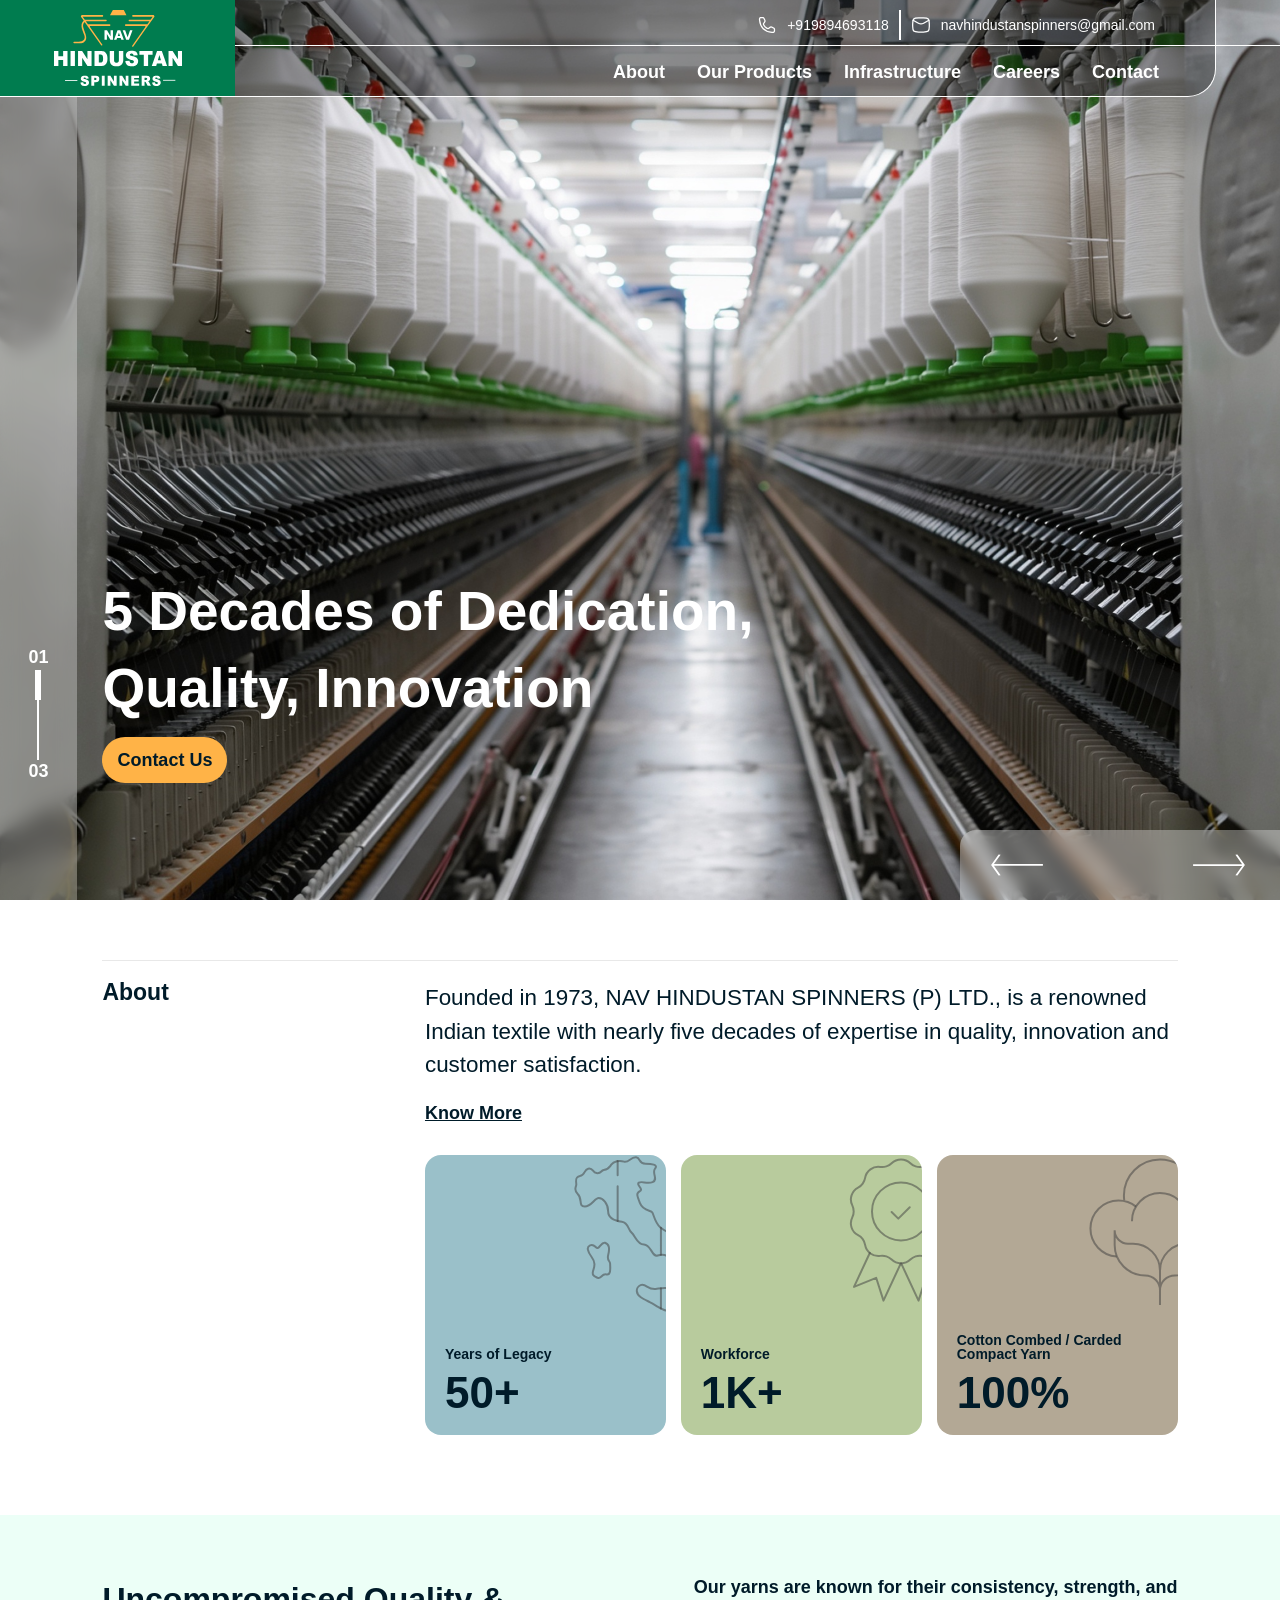
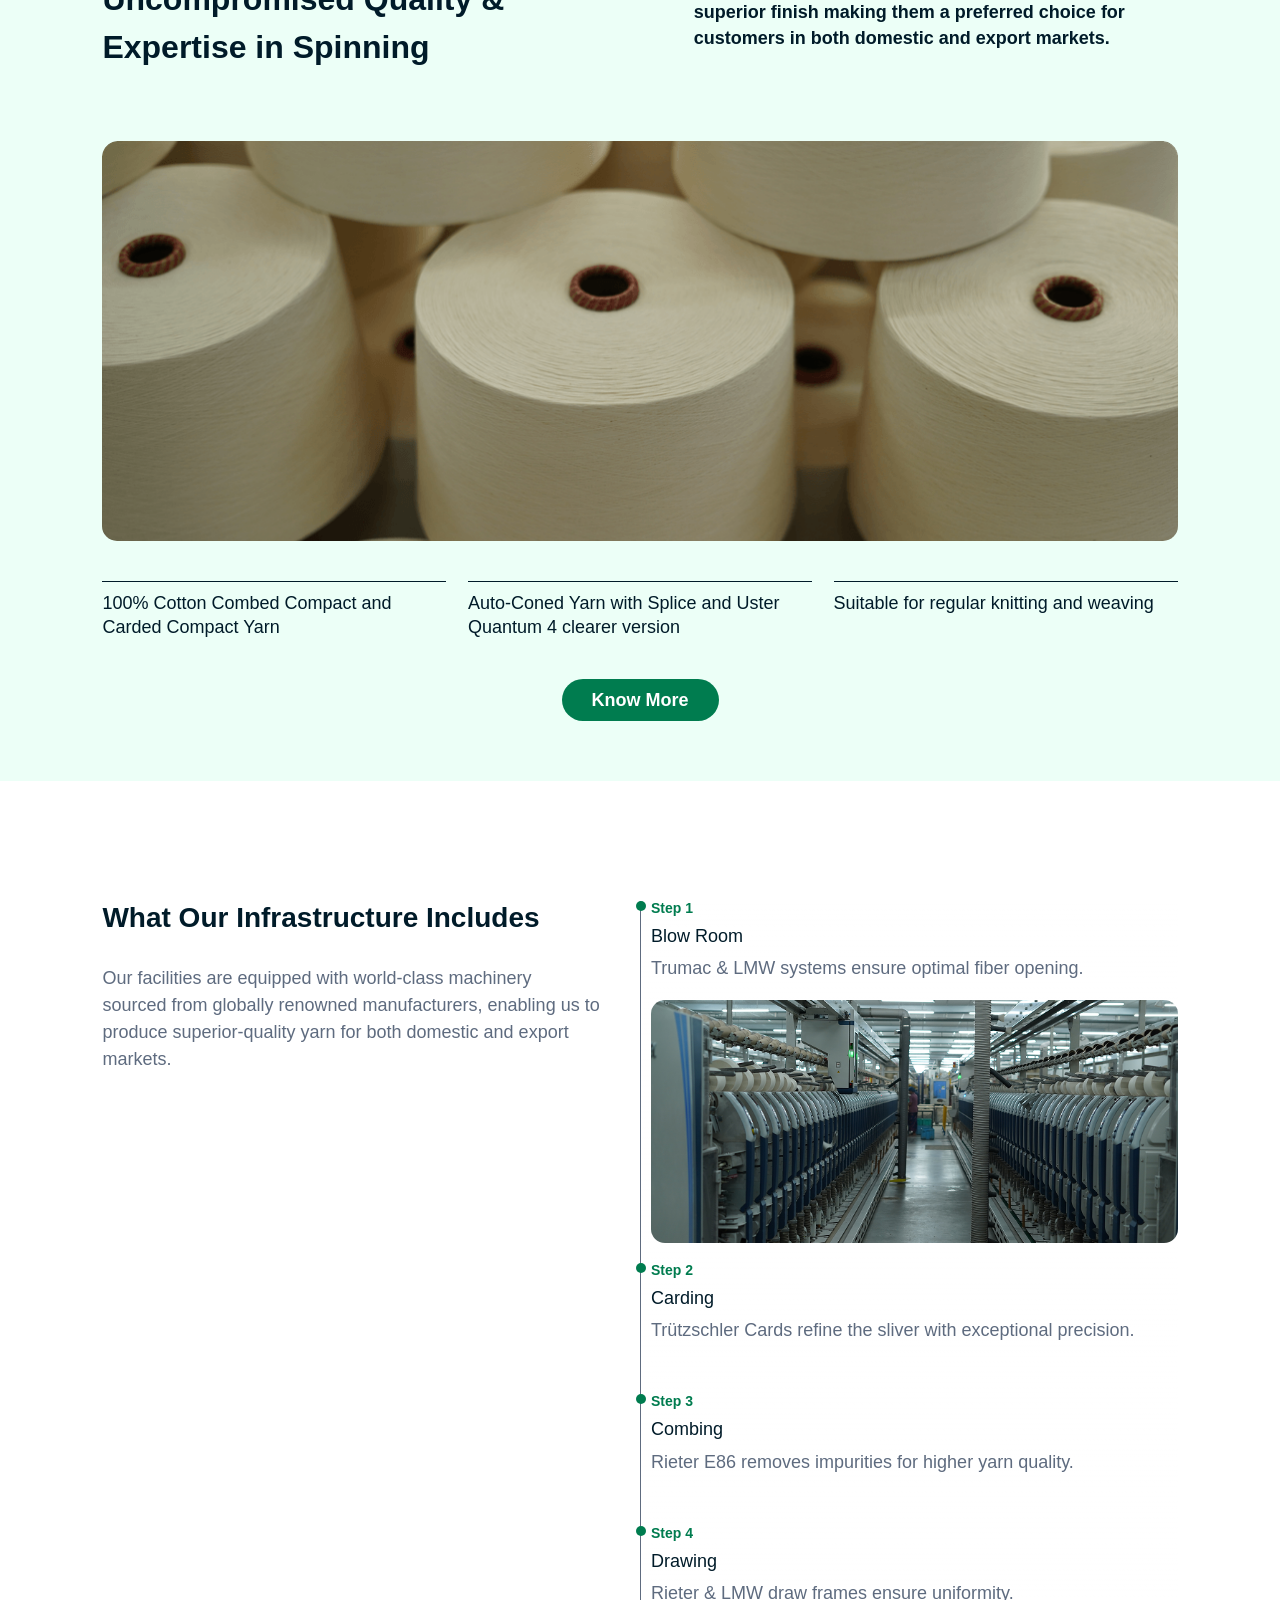
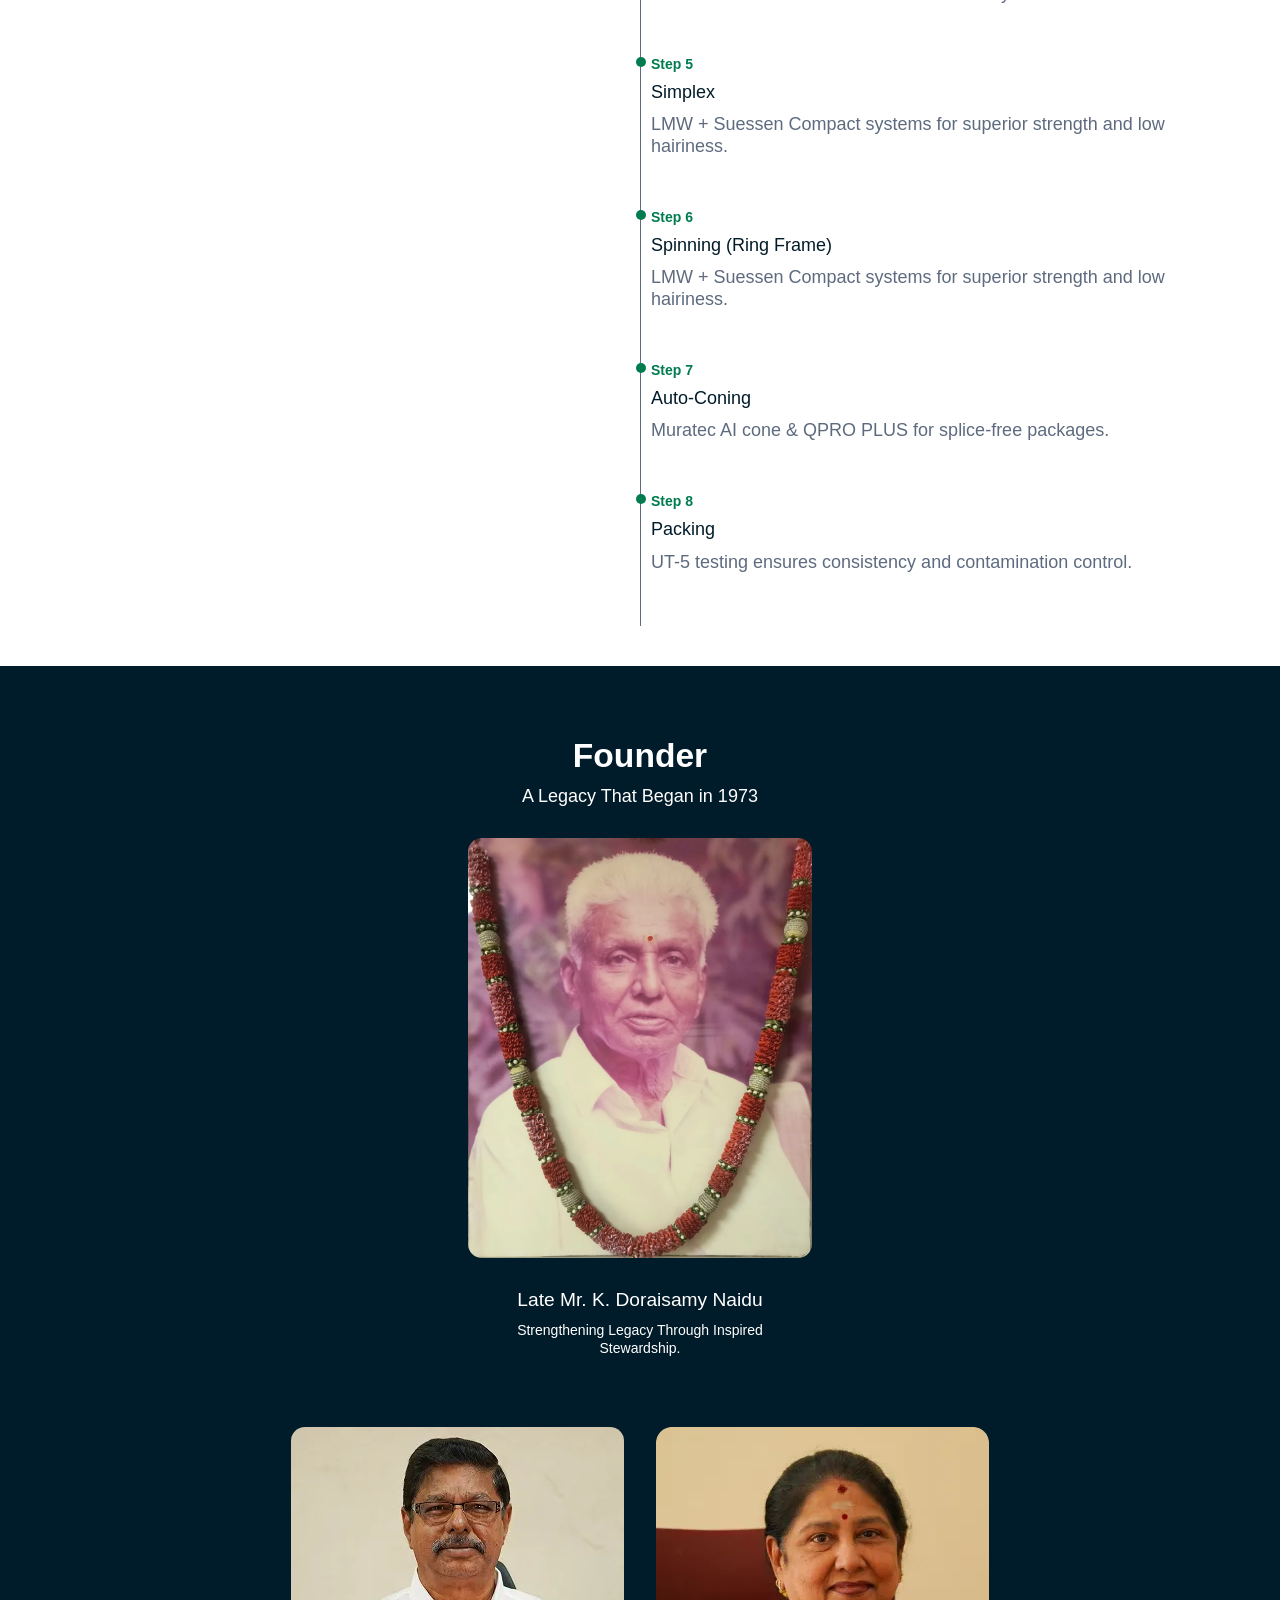
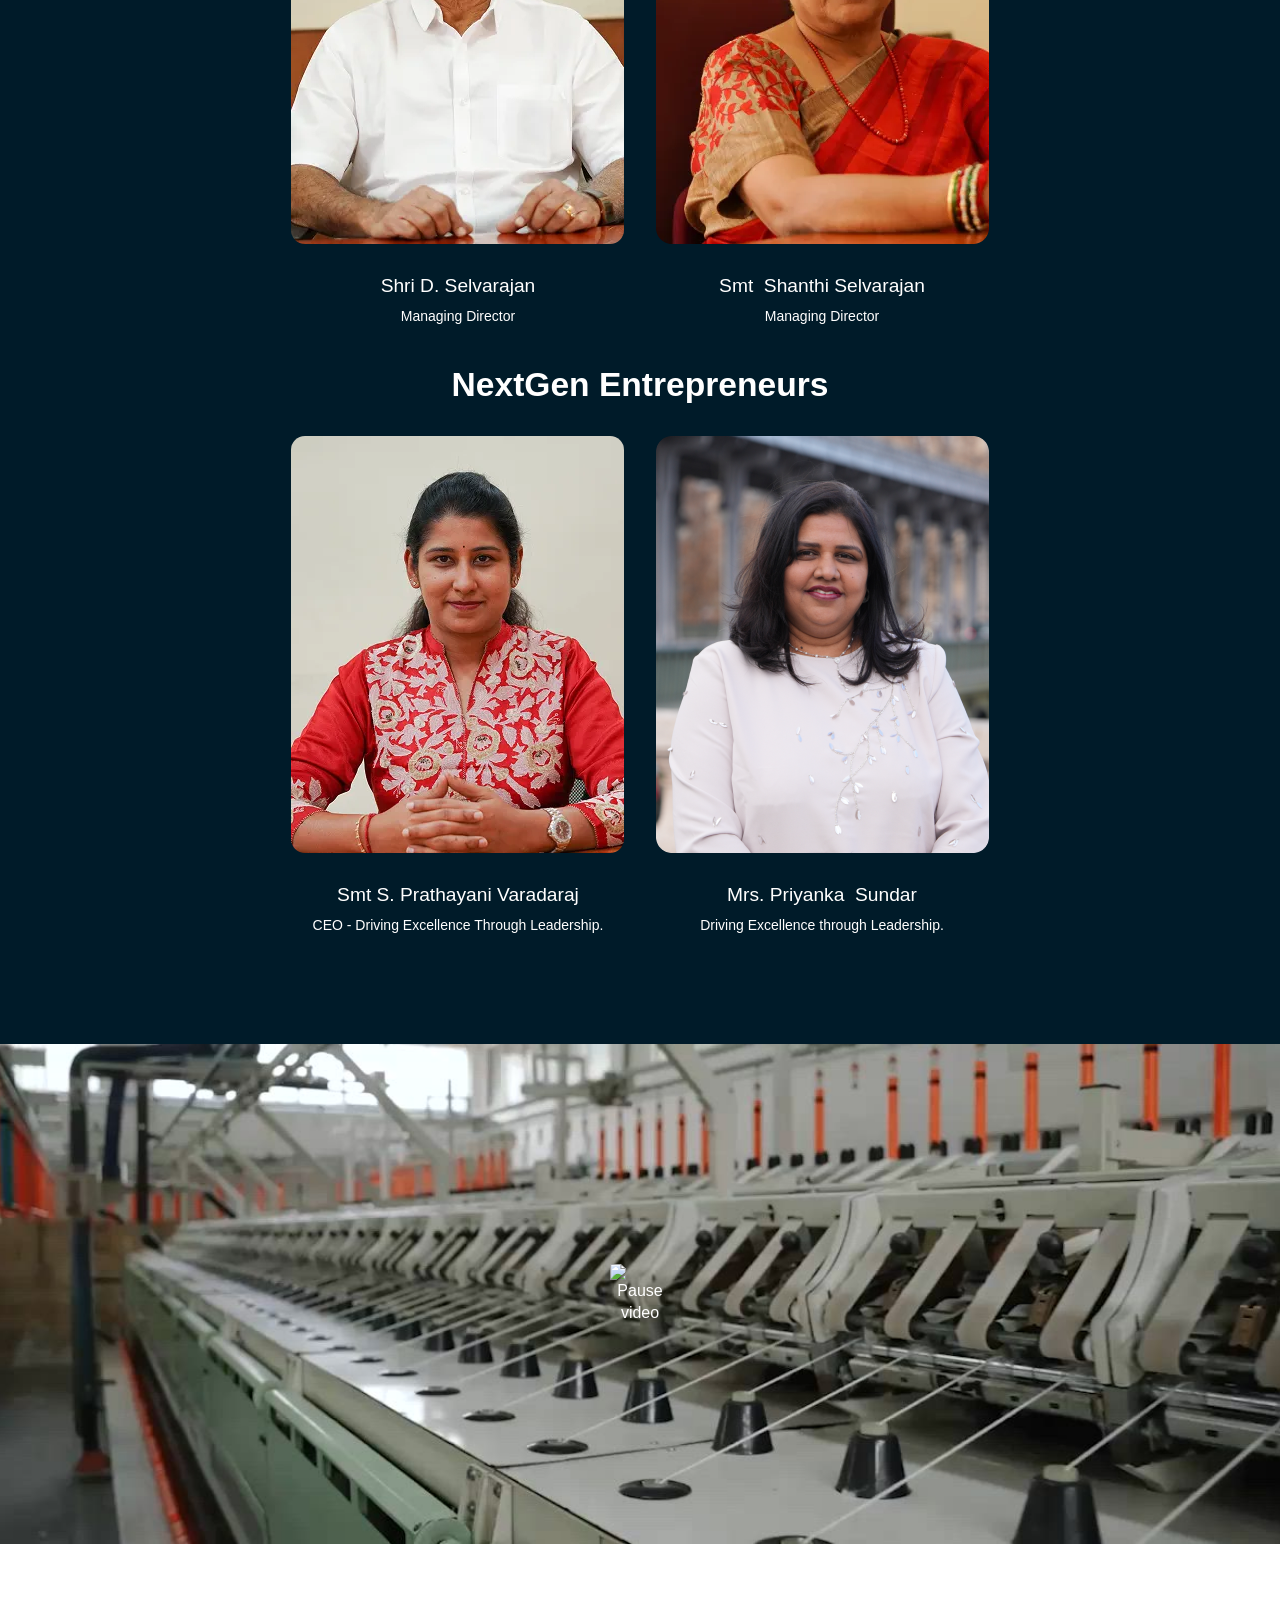
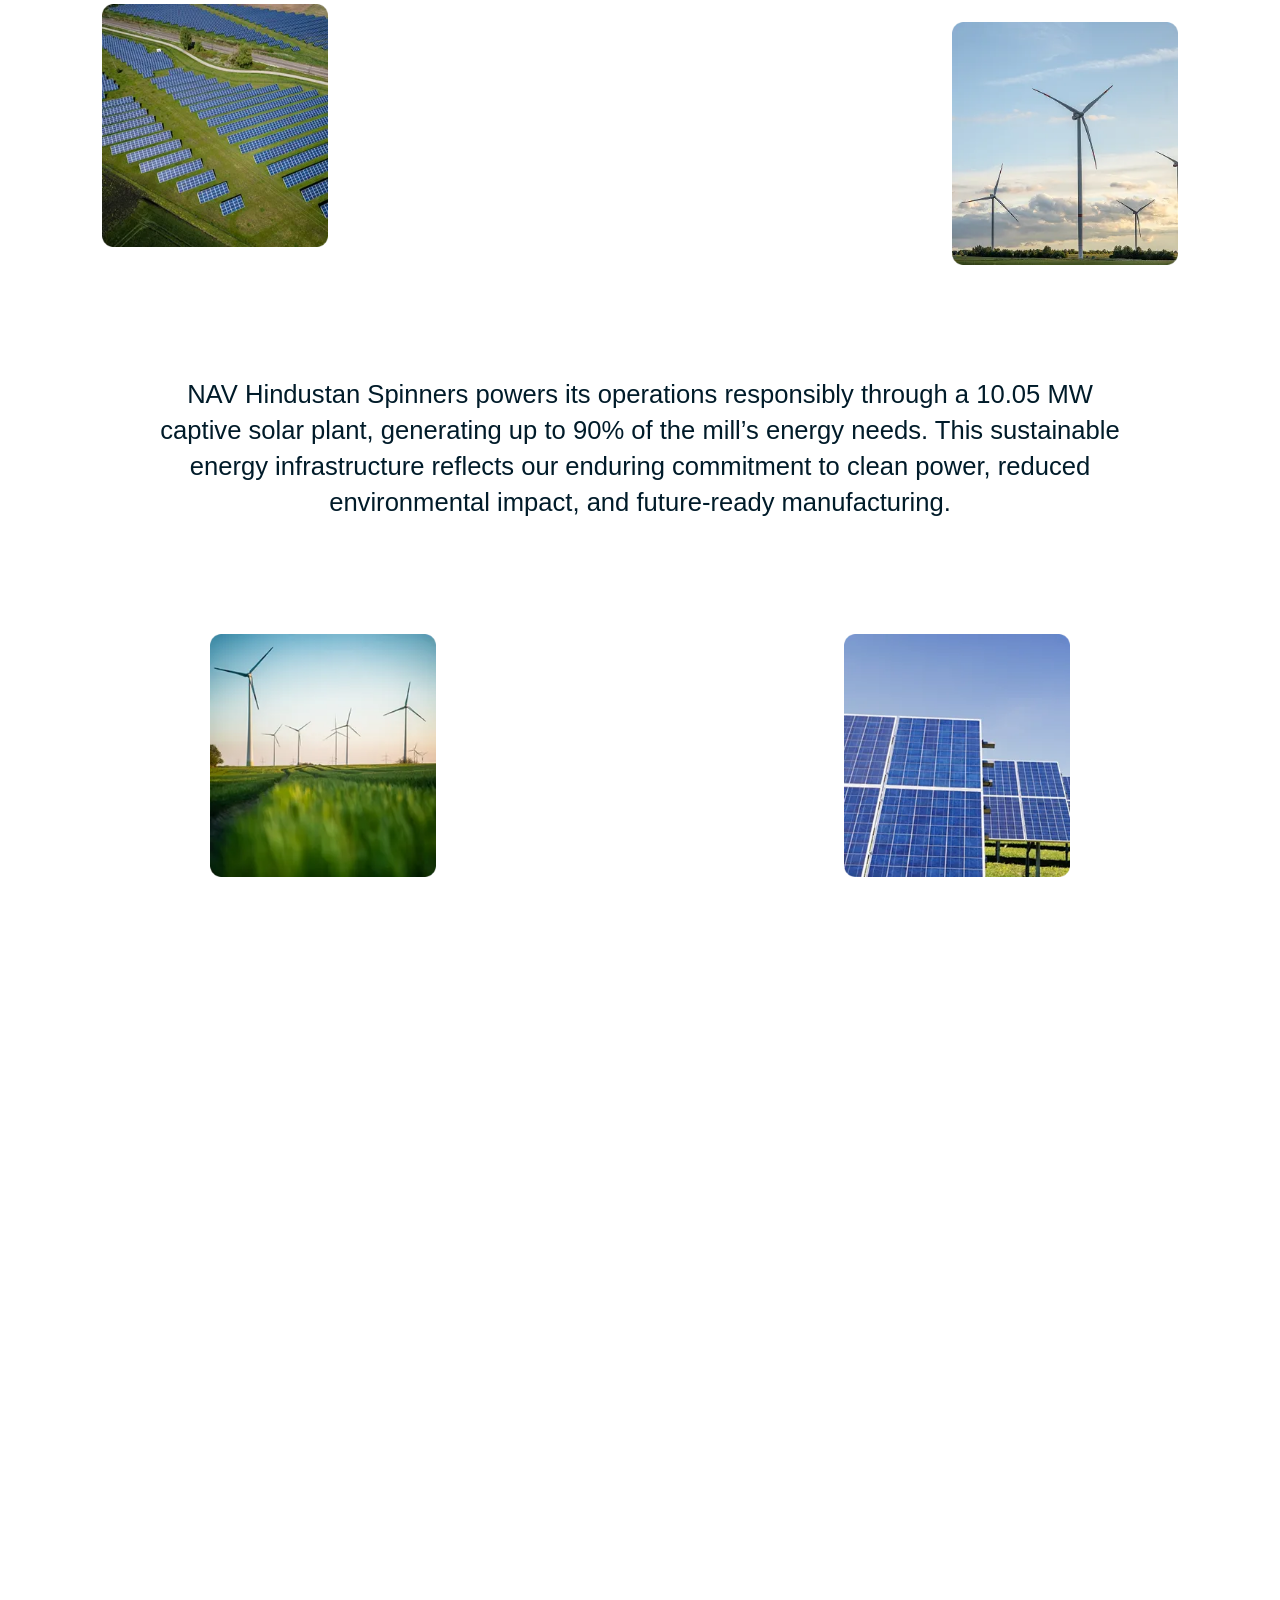
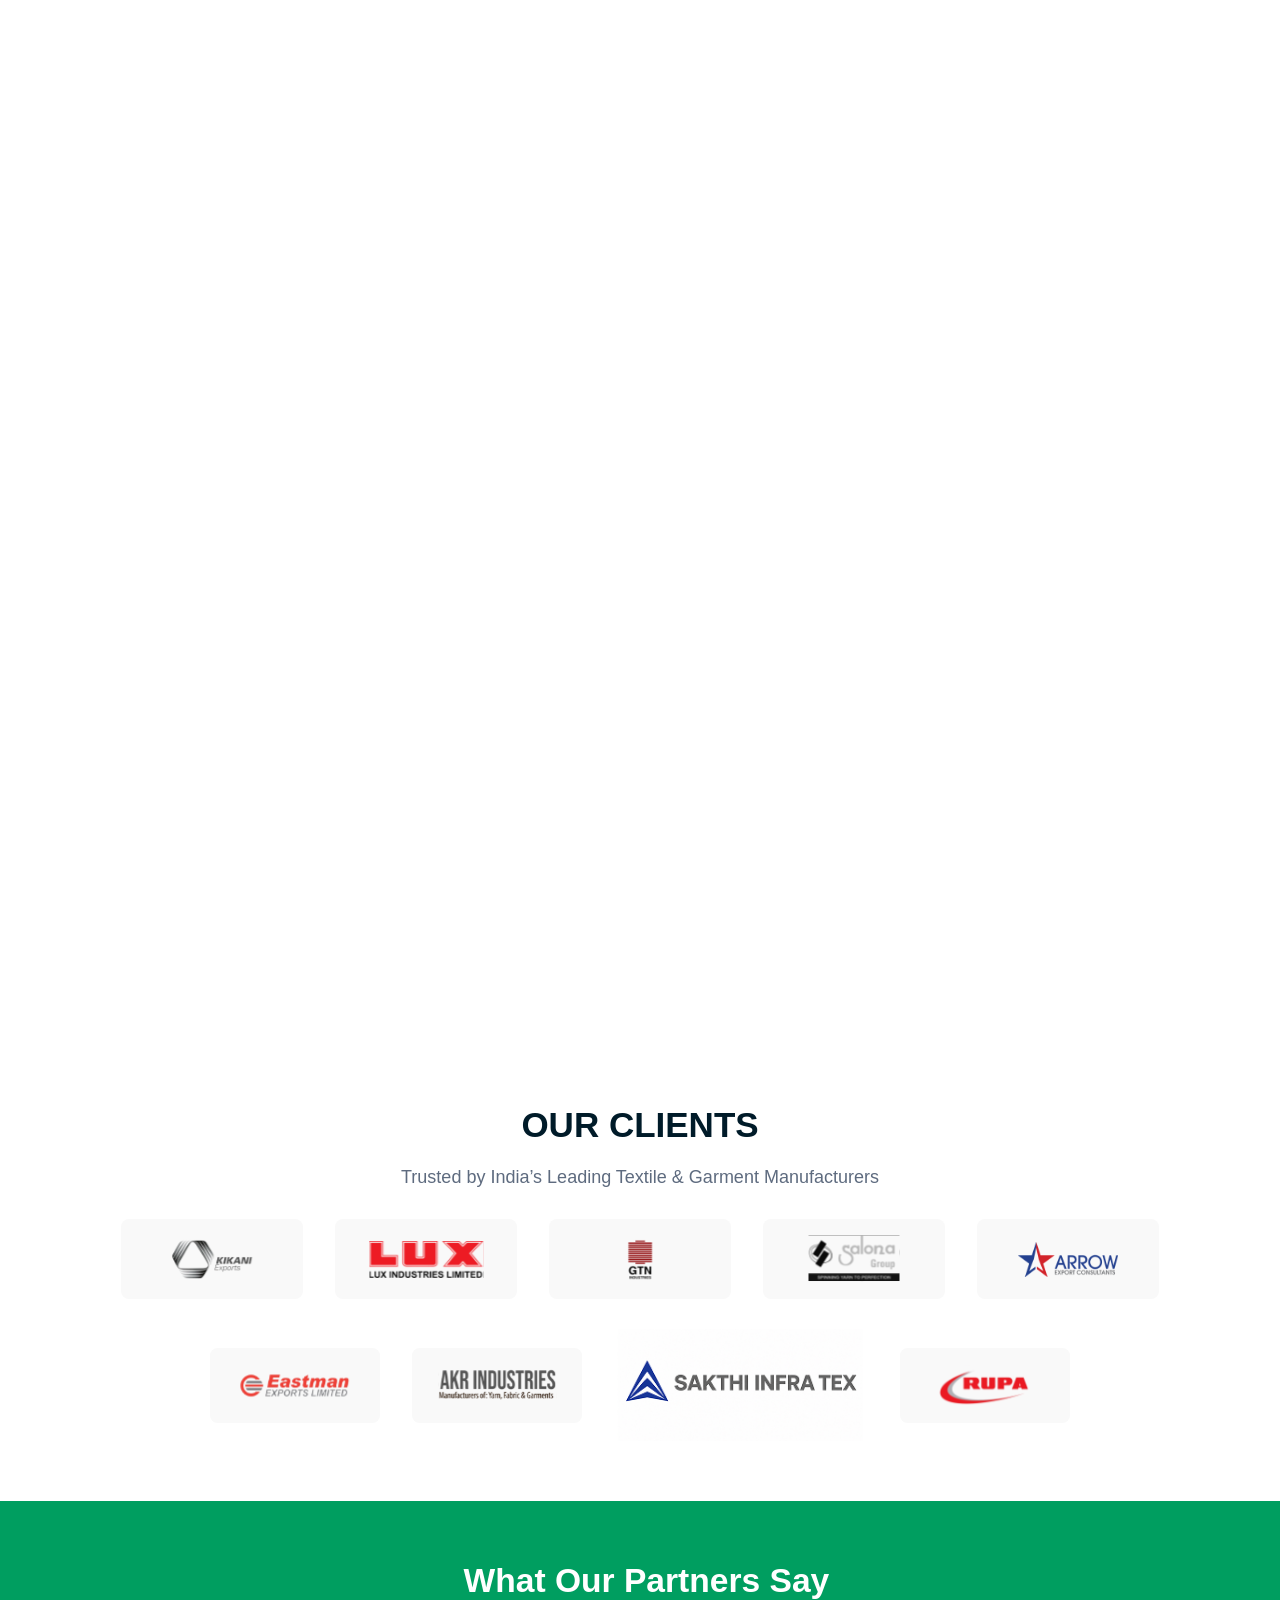
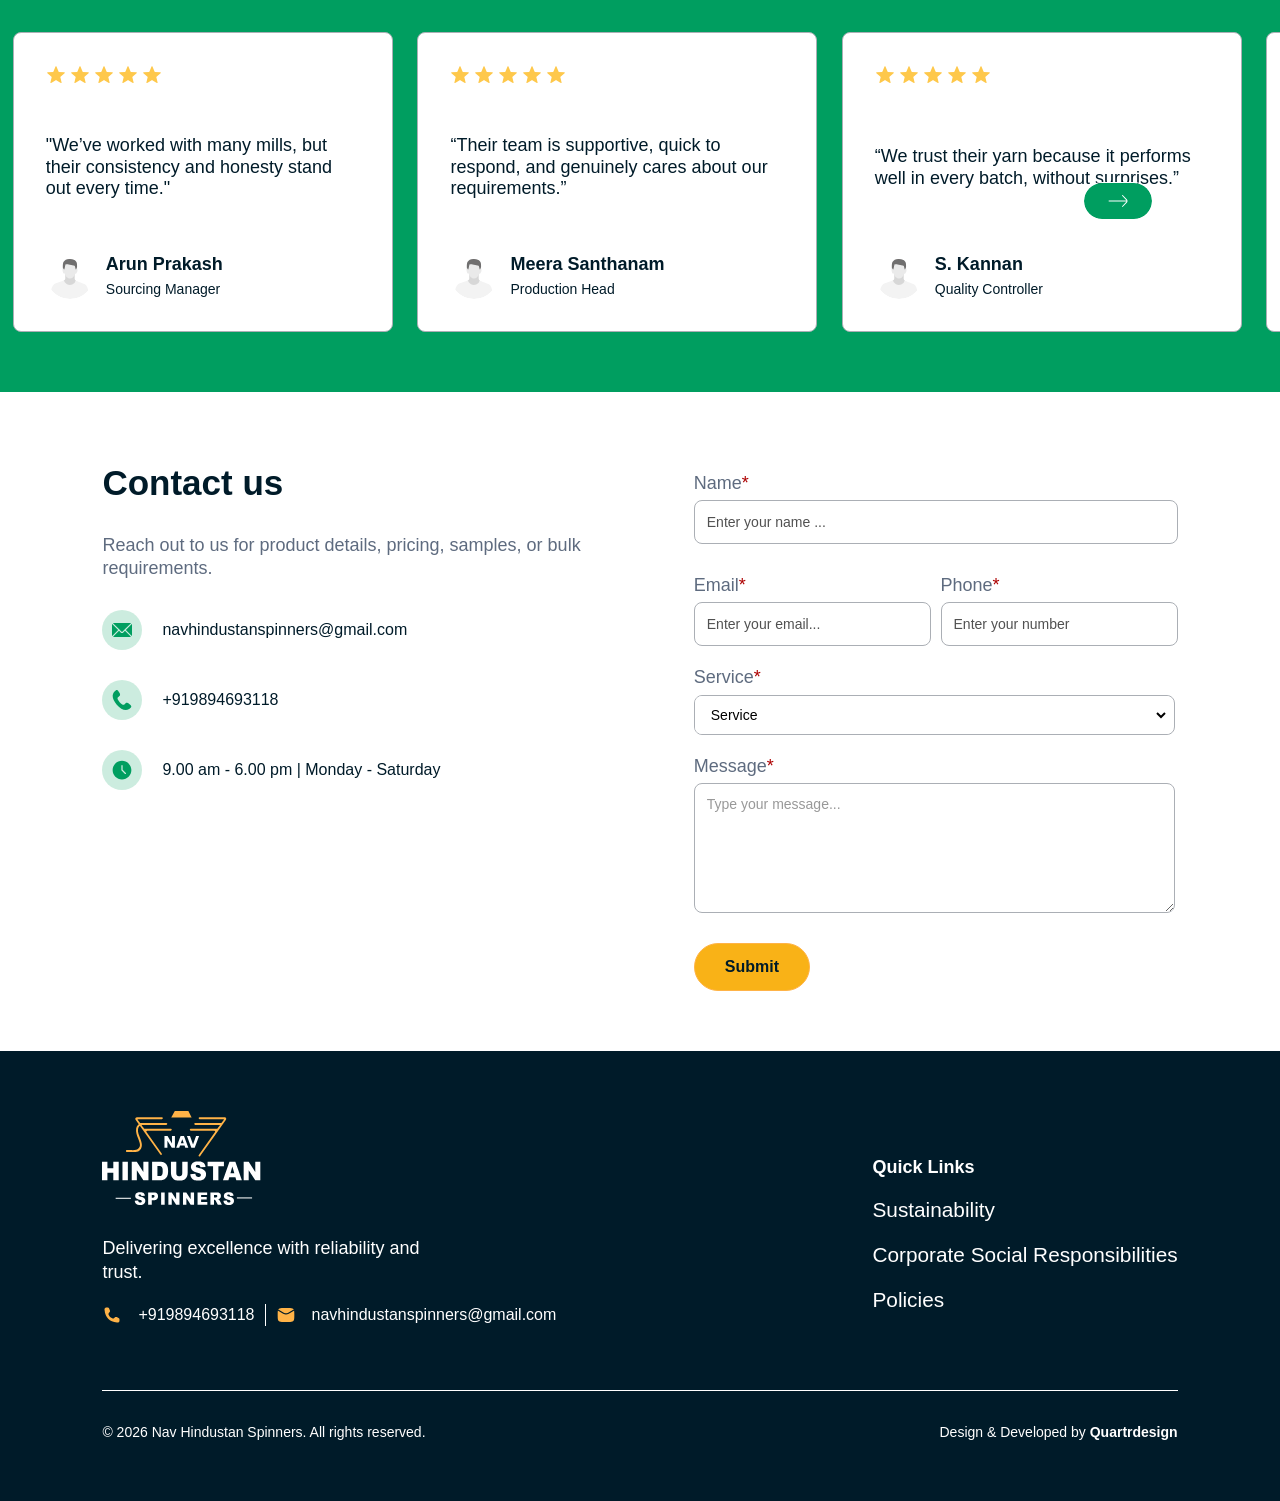
==== commit e594c273: "Update" ====
--- a/index.html
+++ b/index.html
@@ -1,487 +1,498 @@
-<!DOCTYPE html>
-<!--  This site was created in Webflow. https://webflow.com  --><!--  Last Published: Fri Jul 24 2026 11:06:13 GMT+0000 (Coordinated Universal Time)  -->
+<!DOCTYPE html><!--  This site was created in Webflow. https://webflow.com  --><!--  Last Published: Tue Jul 28 2026 04:37:06 GMT+0000 (Coordinated Universal Time)  -->
 <html data-wf-page="691c1efda37dfa551b076b27" data-wf-site="691c1efca37dfa551b076ae6">
 <head>
-<meta charset="utf-8"/>
-<title>Nav Hindustan</title>
-<meta content="width=device-width, initial-scale=1" name="viewport"/>
-<meta content="Webflow" name="generator"/>
-<link href="css/normalize.css" rel="stylesheet" type="text/css"/>
-<link href="css/webflow.css" rel="stylesheet" type="text/css"/>
-<link href="css/nav-hindustan.webflow.css" rel="stylesheet" type="text/css"/>
-<link href="https://fonts.googleapis.com" rel="preconnect"/>
-<link crossorigin="anonymous" href="https://fonts.gstatic.com" rel="preconnect"/>
-<script src="https://ajax.googleapis.com/ajax/libs/webfont/1.6.26/webfont.js" type="text/javascript"></script>
-<script type="text/javascript">WebFont.load({  google: {    families: ["Lato:100,100italic,300,300italic,400,400italic,700,700italic,900,900italic","Manrope:300,400,500,600,700","Nunito Sans:300,400,500,600,700"]  }});</script>
-<script type="text/javascript">!function(o,c){var n=c.documentElement,t=" w-mod-";n.className+=t+"js",("ontouchstart"in o||o.DocumentTouch&&c instanceof DocumentTouch)&&(n.className+=t+"touch")}(window,document);</script>
-<link href="images/favicon.svg" rel="shortcut icon" type="image/x-icon"/>
-<link href="images/webclip.svg" rel="apple-touch-icon"/>
-<script async="" finsweet="components" siteid="691c1efca37dfa551b076ae6" src="https://cdn.prod.website-files.com/691c1efca37dfa551b076ae6%2F6544eda5f000985a163a8687%2F6a2a650740b8bc2e472b2264%2Ffinsweetcomponentsconfig-1.0.35.js" type="module"></script>
+  <meta charset="utf-8">
+  <title>Nav Hindustan</title>
+  <meta content="width=device-width, initial-scale=1" name="viewport">
+  <meta content="Webflow" name="generator">
+  <link href="css/normalize.css" rel="stylesheet" type="text/css">
+  <link href="css/webflow.css" rel="stylesheet" type="text/css">
+  <link href="css/nav-hindustan.webflow.css" rel="stylesheet" type="text/css">
+  <link href="https://fonts.googleapis.com" rel="preconnect">
+  <link href="https://fonts.gstatic.com" rel="preconnect" crossorigin="anonymous">
+  <script src="https://ajax.googleapis.com/ajax/libs/webfont/1.6.26/webfont.js" type="text/javascript"></script>
+  <script type="text/javascript">WebFont.load({  google: {    families: ["Lato:100,100italic,300,300italic,400,400italic,700,700italic,900,900italic","Manrope:300,400,500,600,700","Nunito Sans:300,400,500,600,700"]  }});</script>
+  <script type="text/javascript">!function(o,c){var n=c.documentElement,t=" w-mod-";n.className+=t+"js",("ontouchstart"in o||o.DocumentTouch&&c instanceof DocumentTouch)&&(n.className+=t+"touch")}(window,document);</script>
+  <link href="images/favicon.svg" rel="shortcut icon" type="image/x-icon">
+  <link href="images/webclip.svg" rel="apple-touch-icon">
+  <script src="https://cdn.prod.website-files.com/691c1efca37dfa551b076ae6%2F6544eda5f000985a163a8687%2F6a2a650740b8bc2e472b2264%2Ffinsweetcomponentsconfig-1.0.35.js" type="module" async="" siteid="691c1efca37dfa551b076ae6" finsweet="components"></script>
 </head>
 <body>
-<section class="hero-section">
-<div class="div-block-254 mob-hide">
-<div class="div-block-255">
-<div class="div-block-256">
-<div>
-<div class="body-semibold banner-num _01">01</div>
-<div class="body-semibold banner-num _2">02</div>
-<div class="body-semibold banner-num _3">03</div>
-</div>
-<div class="div-block-258">
-<div class="div-block-257 _01"></div>
-<div class="div-block-257 _02"></div>
-<div class="div-block-257 _03"></div>
-</div>
-<div>
-<div class="body-semibold banner-num _03">03</div>
-</div>
-</div>
-</div>
-</div>
-<div class="nav-holder">
-<div class="rl_navbar1_component w-nav" data-animation="default" data-collapse="medium" data-duration="400" data-easing="ease" data-easing2="ease" fs-scrolldisable-element="smart-nav" role="banner">
-<div class="rl_navbar1_container">
-<a aria-current="page" class="rl_navbar1_logo-link w-nav-brand w--current" href="index.html"><img alt="" class="rl_navbar1_logo" loading="lazy" src="images/Frame-1707480895.svg"/></a>
-<div class="div-block-60">
-<div class="div-block-62">
-<a class="div-block-61 w-inline-block" href="tel:+919842215684"><img alt="" class="image-7" loading="lazy" src="images/call-02.svg"/>
-<div class="small-regular white">+919894693118</div>
-</a>
-<a class="div-block-61 remove w-inline-block" href="mailto:navhindustanspinners@gmail.com"><img alt="" class="image-7" loading="lazy" src="images/mail-01.svg"/>
-<div class="small-regular white">navhindustanspinners@gmail.com</div>
-</a>
-</div>
-<nav class="rl_navbar1_menu is-page-height-tablet w-nav-menu" role="navigation">
-<a class="rl_navbar1_link w-nav-link" href="about-us.html">About</a>
-<a class="rl_navbar1_link w-nav-link" href="product.html">Our Products</a>
-<a class="rl_navbar1_link w-nav-link" href="infrastructure.html">Infrastructure</a>
-<a class="rl_navbar1_link w-nav-link" href="careers.html">Careers</a>
-<a class="rl_navbar1_link w-nav-link" href="contact-us.html">Contact</a>
-</nav>
-</div>
-<div class="rl_navbar1_menu-button w-nav-button">
-<div class="rl_menu-icon">
-<div class="rl_menu-icon_line-top"></div>
-<div class="rl_menu-icon_line-middle">
-<div class="rl_menu-icon_line-middle-inner"></div>
-</div>
-<div class="rl_menu-icon_line-bottom"></div>
-</div>
-</div>
-</div>
-<div class="div-block-63"></div>
-</div>
-</div>
-<div class="slider w-slider" data-animation="slide" data-autoplay="true" data-autoplay-limit="0" data-delay="3000" data-disable-swipe="false" data-duration="500" data-easing="ease" data-hide-arrows="false" data-infinite="true" data-nav-spacing="3">
-<div class="mask w-slider-mask">
-<div class="hero-slide w-slide" data-w-id="c3528654-ef2d-bb23-536e-aca5c37e44e6">
-<div class="div-block-253">
-<div class="home-banner-txt-div">
-<h1 class="home-banner-txt">5 Decades of Dedication, <br/>Quality, Innovation</h1>
-<a class="button w-button" href="contact-us.html">Contact Us</a>
-</div>
-</div>
-</div>
-<div class="hero-slide _2 w-slide" data-w-id="c3528654-ef2d-bb23-536e-aca5c37e44e7">
-<div class="div-block-253">
-<div class="home-banner-txt-div">
-<h1 class="home-banner-txt">Engineered for Consistency. <br/>Trusted Worldwide.</h1>
-<a class="button w-button" href="contact-us.html">Contact Us</a>
-</div>
-</div>
-</div>
-<div class="hero-slide _3 w-slide" data-w-id="59a317d7-6027-f4b2-5482-e6e0a62107bd">
-<div class="div-block-253">
-<div class="home-banner-txt-div">
-<h1 class="home-banner-txt">Precision in Every Thread. <br/>Excellence in Every Delivery.</h1>
-<a class="button w-button" href="contact-us.html">Contact Us</a>
-</div>
-</div>
-</div>
-</div>
-<div class="left-arrow mob-hide w-slider-arrow-left"><img alt="" class="arrow left" loading="lazy" src="images/arrow-next.svg.svg"/>
-<div class="icon-2 w-icon-slider-left"></div>
-</div>
-<div class="right-arrow mob-hide w-slider-arrow-right">
-<div class="icon w-icon-slider-right"></div><img alt="" loading="lazy" src="images/arrow-next.svg.svg"/>
-</div>
-<div class="slide-nav w-slider-nav w-round"></div>
-</div>
-</section>
-<section class="about-section section">
-<div class="w-layout-blockcontainer container flex-down w-container">
-<div class="grey-line"></div>
-<div class="div-block">
-<h6 class="h6-bold hide">About</h6>
-<div class="div-block-2">
-<p class="paragraph home-first-txt">Founded in 1973, NAV HINDUSTAN SPINNERS (P) LTD., is a renowned Indian textile with nearly five decades of expertise in quality, innovation and customer satisfaction.</p>
-<a class="link-block w-inline-block" href="about-us.html">
-<div class="body-semibold">Know More</div>
-</a>
-<div class="stats-wrapper">
-<div class="stats-card blue">
-<div class="small-regular b10">Years of Legacy</div>
-<h3 class="h3-semibold">50+</h3>
-</div>
-<div class="stats-card green">
-<div class="small-regular b10">Workforce</div>
-<h3 class="h3-semibold">1K+</h3>
-</div>
-<div class="stats-card brown">
-<div class="small-regular b10">Cotton Combed / Carded Compact Yarn</div>
-<h3 class="h3-semibold">100%</h3>
-</div>
-</div>
-</div>
-</div>
-<div class="stats-wrapper tab">
-<div class="stats-card blue">
-<div class="small-regular b10">Years of Legacy</div>
-<h3 class="h3-semibold">50+</h3>
-</div>
-<div class="stats-card green">
-<div class="small-regular b10">Workforce</div>
-<h3 class="h3-semibold">1K+</h3>
-</div>
-<div class="stats-card brown">
-<div class="small-regular b10">Cotton Combed Compact</div>
-<h3 class="h3-semibold">100%</h3>
-</div>
-</div>
-</div>
-</section>
-<section class="product-section section">
-<div class="w-layout-blockcontainer container flex-down w-container">
-<div class="left-right-content-wrap top">
-<h4 class="h4-semibold _40">Uncompromised Quality &amp; Expertise in Spinning</h4>
-<p class="body-semibold _40">Our yarns are known for their consistency, strength, and superior finish making them a preferred choice for customers in both domestic and export markets.</p>
-</div>
-<div class="not-for-mob"><img alt="" class="image" loading="lazy" sizes="100vw" src="images/olls.png" srcset="images/olls-p-500.png 500w, images/olls-p-800.png 800w, images/olls-p-1080.png 1080w, images/olls-p-1600.png 1600w, images/olls-p-2000.png 2000w, images/olls.png 2080w"/>
-<div class="div-block-4">
-<div class="product-card">
-<div class="body-medium">100% Cotton Combed Compact and Carded Compact Yarn</div>
-</div>
-<div class="product-card">
-<div class="body-medium">Auto-Coned Yarn with Splice and Uster Quantum 4 clearer version</div>
-</div>
-<div class="product-card">
-<div class="body-medium">Suitable for regular knitting and weaving</div>
-</div>
-</div>
-</div>
-<div class="slider-3 w-slider" data-animation="slide" data-autoplay="false" data-autoplay-limit="0" data-delay="4000" data-disable-swipe="false" data-duration="500" data-easing="ease" data-hide-arrows="false" data-infinite="true" data-nav-spacing="3">
-<div class="w-slider-mask">
-<div class="slide-4 w-slide">
-<div class="quality-mob"><img alt="" class="image-42" loading="lazy" src="images/image-20.png"/></div>
-<div class="product-card">
-<div class="body-medium quality">100% Cotton Combed Compact and Carded Compact Yarn</div>
-</div>
-</div>
-<div class="slide-4 _2 w-slide">
-<div class="quality-mob"><img alt="" class="image-42" loading="lazy" sizes="100vw" src="images/DSC04326-2.webp" srcset="images/DSC04326-2-p-500.webp 500w, images/DSC04326-2-p-800.webp 800w, images/DSC04326-2-p-1080.webp 1080w, images/DSC04326-2.webp 1280w"/></div>
-<div class="product-card">
-<div class="body-medium quality">Auto-Coned Yarn with Splice and Uster Quantum 4 clearer version</div>
-</div>
-</div>
-<div class="slide-4 _3 w-slide">
-<div class="quality-mob"><img alt="" class="image-42" loading="lazy" src="images/4560.webp"/></div>
-<div class="product-card">
-<div class="body-medium quality">Suitable for regular knitting and weaving</div>
-</div>
-</div>
-</div>
-<div class="arrow-hide w-slider-arrow-left">
-<div class="w-icon-slider-left"></div>
-</div>
-<div class="arrow-hide w-slider-arrow-right">
-<div class="w-icon-slider-right"></div>
-</div>
-<div class="hide w-slider-nav w-round w-num"></div>
-</div>
-<a class="primary-button body-semibold w-button" href="product.html">Know More</a>
-</div>
-</section>
-<div class="process-section section mob-hide" data-w-id="c56db3cf-f75d-c90d-903c-044c581f13d8">
-<div class="w-layout-blockcontainer container process-timeline w-container">
-<div class="div-block-68">
-<div class="div-with-height">
-<div class="sticky-content">
-<div class="div-block-259">
-<h5 class="h5-semibold">What Our Infrastructure Includes</h5>
-<div class="body-regular sub-text">Our facilities are equipped with world-class machinery sourced from globally renowned manufacturers, enabling us to produce superior-quality yarn for both domestic and export markets.</div>
-</div>
-<div class="blur-div">
-<a class="skip-button body-semibold dark u20 w-button" href="#">Skip Now</a>
-</div>
-</div>
-<div class="process-wrap">
-<div class="process-div" data-w-id="083943a9-bd63-59b6-7a04-1659b2280ca2">
-<div class="green-circle"></div>
-<div class="small-regular green b10">Step 1</div>
-<div class="body-medium b10">Blow Room</div>
-<div class="body-regular b10 u10">Trumac &amp; LMW systems ensure optimal fiber opening.</div><img alt="" class="process-image-1 first" loading="lazy" sizes="100vw" src="images/image-3.png" srcset="images/image-3-p-500.png 500w, images/image-3.png 735w"/>
-</div>
-<div class="process-div" data-w-id="260cfffa-1090-fa5c-fa97-cbde68017f68">
-<div class="green-circle"></div>
-<div class="small-regular green b10">Step 2</div>
-<div class="body-medium b10">Carding</div>
-<div class="body-regular b10 u10">Trützschler Cards refine the sliver with exceptional precision.</div><img alt="" class="process-image" loading="lazy" sizes="100vw" src="images/carding-2.png" srcset="images/carding-2-p-500.png 500w, images/carding-2-p-800.png 800w, images/carding-2.png 980w"/>
-</div>
-<div class="process-div" data-w-id="ad150562-e15f-01ac-e0eb-ef36d58dafbe">
-<div class="green-circle"></div>
-<div class="small-regular green b10">Step 3</div>
-<div class="body-medium b10">Combing</div>
-<div class="body-regular b10 u10">Rieter E86 removes impurities for higher yarn quality.</div><img alt="" class="process-image" loading="lazy" sizes="100vw" src="images/combing.png" srcset="images/combing-p-500.png 500w, images/combing-p-800.png 800w, images/combing.png 980w"/>
-</div>
-<div class="process-div" data-w-id="0ce9cfdc-929b-b649-9a84-a6072e3b3b46">
-<div class="green-circle"></div>
-<div class="small-regular green b10">Step 4</div>
-<div class="body-medium b10">Drawing</div>
-<div class="body-regular b10 u10">Rieter &amp; LMW draw frames ensure uniformity.<br/></div><img alt="" class="process-image" loading="lazy" src="images/4368.webp"/>
-</div>
-<div class="process-div" data-w-id="b3b3dd28-c0e0-b3a8-58a1-7de58d168a1d">
-<div class="green-circle"></div>
-<div class="small-regular green b10">Step 5</div>
-<div class="body-medium b10">Simplex </div>
-<div class="body-regular b10 u10">LMW + Suessen Compact systems for superior strength and low hairiness.<br/></div><img alt="" class="process-image" loading="lazy" sizes="100vw" src="images/simplex.png" srcset="images/simplex-p-500.png 500w, images/simplex-p-800.png 800w, images/simplex.png 980w"/>
-</div>
-<div class="process-div" data-w-id="ee9e4118-53ef-7cc7-cc9f-4e015955a988">
-<div class="green-circle"></div>
-<div class="small-regular green b10">Step 6</div>
-<div class="body-medium b10">Spinning (Ring Frame)</div>
-<div class="body-regular b10 u10">LMW + Suessen Compact systems for superior strength and low hairiness.</div><img alt="" class="process-image" loading="lazy" sizes="100vw" src="images/ring-frame.png" srcset="images/ring-frame-p-500.png 500w, images/ring-frame-p-800.png 800w, images/ring-frame.png 980w"/>
-</div>
-<div class="process-div" data-w-id="caa5cd9b-48a7-1529-8492-5876d0efb980">
-<div class="green-circle"></div>
-<div class="small-regular green b10">Step 7</div>
-<div class="body-medium b10">Auto-Coning</div>
-<div class="body-regular b10 u10">Muratec AI cone &amp; QPRO PLUS for splice-free packages.</div><img alt="" class="process-image" loading="lazy" sizes="100vw" src="images/auto-corner-home.png" srcset="images/auto-corner-home-p-500.png 500w, images/auto-corner-home-p-800.png 800w, images/auto-corner-home.png 980w"/>
-</div>
-<div class="process-div" data-w-id="e19add1c-6089-399b-92e9-016139521885">
-<div class="green-circle"></div>
-<div class="small-regular green b10">Step 8</div>
-<div class="body-medium b10">Packing</div>
-<div class="body-regular b10 u10">UT-5 testing ensures consistency and contamination control.</div><img alt="" class="process-image" loading="lazy" sizes="100vw" src="images/Packing.png" srcset="images/Packing-p-500.png 500w, images/Packing-p-800.png 800w, images/Packing.png 980w"/>
-</div>
-</div>
-</div>
-</div>
-</div>
-</div>
-<section class="process-sec section view-mob">
-<div class="w-layout-blockcontainer process-cont container w-container">
-<div class="sticky-content mob">
-<h5 class="h5-semibold">What Our Infrastructure Includes</h5>
-<div class="body-regular sub-text">Our facilities are equipped with world-class machinery sourced from globally renowned manufacturers, enabling us to produce superior-quality yarn for both domestic and export markets.</div>
-</div>
-<div class="process-slider-mob custom-slider hide w-slider" data-animation="slide" data-autoplay="false" data-autoplay-limit="0" data-delay="4000" data-disable-swipe="false" data-duration="500" data-easing="ease" data-hide-arrows="false" data-infinite="true" data-nav-spacing="3">
-<div class="w-slider-mask">
-<div class="slide-3 w-slide">
-<div class="process-step-1 mob">
-<div class="green-circle mob"></div>
-<div class="small-regular green b10 mob">Step 1</div>
-<div class="body-medium b10">Cotton Selection</div>
-<div class="body-regular b10">Carefully sourced for staple length, purity, and strength.</div><img alt="" class="process-image mob" loading="lazy" src="images/Rectangle-9653.png"/>
-</div>
-</div>
-<div class="process-2 w-slide">
-<div class="process-step-1 mob">
-<div class="green-circle mob"></div>
-<div class="small-regular green b10 mob">Step 2</div>
-<div class="body-medium b10">Carding</div>
-<div class="body-regular b10">Trützschler Cards refine the sliver with exceptional precision.</div><img alt="" class="process-image mob" loading="lazy" src="images/Rectangle-9653.png"/>
-</div>
-</div>
-<div class="process-2 step-3 w-slide">
-<div class="process-step-1 mob">
-<div class="green-circle mob"></div>
-<div class="small-regular green b10 mob">Step 3</div>
-<div class="body-medium b10">Blow Room &amp; Cleaning</div>
-<div class="body-regular b10">Trumac &amp; LMW systems ensure optimal fiber opening.</div><img alt="" class="process-image mob" loading="lazy" src="images/Rectangle-9653.png"/>
-</div>
-</div>
-<div class="process-2 step-4 w-slide">
-<div class="process-step-1 mob">
-<div class="green-circle mob"></div>
-<div class="small-regular green b10 mob">Step 4</div>
-<div class="body-medium b10">Combing</div>
-<div class="body-regular b10">Rieter E86 removes impurities for higher yarn quality.</div><img alt="" class="process-image mob" loading="lazy" src="images/Rectangle-9653.png"/>
-</div>
-</div>
-<div class="process-2 step-5 w-slide">
-<div class="process-step-1 mob">
-<div class="green-circle mob"></div>
-<div class="small-regular green b10 mob">Step 5</div>
-<div class="body-medium b10">Drawing &amp; Roving</div>
-<div class="body-regular b10">Rieter &amp; LMW drawframes ensure uniformity.</div><img alt="" class="process-image mob" loading="lazy" src="images/Rectangle-9653.png"/>
-</div>
-</div>
-<div class="process-2 step-6 w-slide">
-<div class="process-step-1 mob">
-<div class="green-circle mob"></div>
-<div class="small-regular green b10 mob">Step 6</div>
-<div class="body-medium b10">Ring Spinning</div>
-<div class="body-regular b10"> LMW + Suessen Compact systems for superior strength and low hairiness.</div><img alt="" class="process-image mob" loading="lazy" src="images/Rectangle-9653.png"/>
-</div>
-</div>
-<div class="process-2 step-7 w-slide">
-<div class="process-step-1 mob">
-<div class="green-circle mob"></div>
-<div class="small-regular green b10 mob">Step 7</div>
-<div class="body-medium b10">Auto-Coning </div>
-<div class="body-regular b10">Muratec QPRO PLUS for splice-free packages.</div><img alt="" class="process-image mob" loading="lazy" src="images/Rectangle-9653.png"/>
-</div>
-</div>
-<div class="process-2 step-8 w-slide">
-<div class="process-step-1 mob">
-<div class="green-circle mob"></div>
-<div class="small-regular green b10 mob">Step 8</div>
-<div class="body-medium b10">Uster Testing</div>
-<div class="body-regular b10"> UT-5 testing ensures consistency and contamination control.</div><img alt="" class="process-image mob" loading="lazy" src="images/Rectangle-9653.png"/>
-</div>
-</div>
-</div>
-<div class="arrow-hide w-slider-arrow-left">
-<div class="w-icon-slider-left"></div>
-</div>
-<div class="right-arrow-8 w-slider-arrow-right"><img alt="" loading="lazy" src="images/arrow-right-1.svg"/>
-<div class="icon-hide w-icon-slider-right"></div>
-</div>
-<div class="slide-nav-3 w-slider-nav w-round"></div>
-</div>
-<div class="fs-slider-2_instance" fs-slider-instance="fs-slider-2" fs-slider-type="static">
-<div class="fs-slider-2_list-wrapper" fs-slider-element="list-wrapper">
-<div class="fs-slider-2_list" fs-slider-element="list">
-<div class="fs-slider-2_slide" fs-slider-element="slide">
-<div class="process-step-1 mob">
-<div class="green-circle mob"></div>
-<div class="small-regular green b10 mob">Step 1</div>
-<div class="body-medium b10">Blowroom </div>
-<div class="body-regular b10">Trumac &amp; LMW systems ensure optimal fiber opening.</div><img alt="" class="process-image mob" loading="lazy" sizes="100vw" src="images/blowroom-nav-hind.jpg" srcset="images/blowroom-nav-hind-p-500.jpg 500w, images/blowroom-nav-hind-p-800.jpg 800w, images/blowroom-nav-hind-p-1080.jpg 1080w, images/blowroom-nav-hind-p-1600.jpg 1600w, images/blowroom-nav-hind-p-2000.jpg 2000w, images/blowroom-nav-hind-p-2600.jpg 2600w, images/blowroom-nav-hind-p-3200.jpg 3200w, images/blowroom-nav-hind.jpg 6000w"/>
-</div>
-</div>
-<div class="fs-slider-2_slide" fs-slider-element="slide">
-<div class="process-step-1 mob">
-<div class="green-circle mob"></div>
-<div class="small-regular green b10 mob">Step 2</div>
-<div class="body-medium b10">Carding</div>
-<div class="body-regular b10">Trützschler Cards refine the sliver with exceptional precision.<br/></div><img alt="" class="process-image mob" loading="lazy" src="images/4358.webp"/>
-</div>
-</div>
-<div class="fs-slider-2_slide" fs-slider-element="slide">
-<div class="process-step-1 mob">
-<div class="green-circle mob"></div>
-<div class="small-regular green b10 mob">Step 3</div>
-<div class="body-medium b10">Combing </div>
-<div class="body-regular b10">Rieter E86 removes impurities for higher yarn quality.</div><img alt="" class="process-image mob" loading="lazy" sizes="100vw" src="images/combing-nav-hin.JPG" srcset="images/combing-nav-hin-p-500.jpg 500w, images/combing-nav-hin-p-800.jpg 800w, images/combing-nav-hin-p-1080.jpg 1080w, images/combing-nav-hin-p-1600.jpg 1600w, images/combing-nav-hin-p-2000.jpg 2000w, images/combing-nav-hin-p-2600.jpg 2600w, images/combing-nav-hin-p-3200.jpg 3200w, images/combing-nav-hin.JPG 6000w"/>
-</div>
-</div>
-<div class="fs-slider-2_slide" fs-slider-element="slide">
-<div class="process-step-1 mob">
-<div class="green-circle mob"></div>
-<div class="small-regular green b10 mob">Step 4</div>
-<div class="body-medium b10">Drawing </div>
-<div class="body-regular b10">Rieter &amp; LMW draw frames ensure uniformity.</div><img alt="" class="process-image mob" loading="lazy" src="images/4368.webp"/>
-</div>
-</div>
-<div class="fs-slider-2_slide" fs-slider-element="slide">
-<div class="process-step-1 mob">
-<div class="green-circle mob"></div>
-<div class="small-regular green b10 mob">Step 5</div>
-<div class="body-medium b10">Simplex </div>
-<div class="body-regular b10">LMW + Suessen Compact systems for superior strength and low hairiness.</div><img alt="" class="process-image mob" loading="lazy" src="images/4560.webp"/>
-</div>
-</div>
-<div class="fs-slider-2_slide" fs-slider-element="slide">
-<div class="process-step-1 mob">
-<div class="green-circle mob"></div>
-<div class="small-regular green b10 mob">Step 6</div>
-<div class="body-medium b10"> Spinning (Ring Frame)</div>
-<div class="body-regular b10">LMW + Suessen Compact systems for superior strength and low hairiness.<br/></div><img alt="" class="process-image mob" loading="lazy" sizes="(max-width: 767px) 100vw, (max-width: 991px) 95vw, 940px" src="images/about-us-nav-hind.webp" srcset="images/about-us-nav-hind-p-500.webp 500w, images/about-us-nav-hind-p-800.webp 800w, images/about-us-nav-hind-p-1080.webp 1080w, images/about-us-nav-hind-p-1600.webp 1600w, images/about-us-nav-hind.webp 1920w"/>
-</div>
-</div>
-<div class="fs-slider-2_slide" fs-slider-element="slide">
-<div class="process-step-1 mob">
-<div class="green-circle mob"></div>
-<div class="small-regular green b10 mob">Step 7</div>
-<div class="body-medium b10"> Auto Coner</div>
-<div class="body-regular b10">Muratec QPRO PLUS for splice-free packages.<br/></div><img alt="" class="process-image mob" loading="lazy" sizes="100vw" src="images/Auto-corner-nav-hin.jpg" srcset="images/Auto-corner-nav-hin-p-500.jpg 500w, images/Auto-corner-nav-hin-p-800.jpg 800w, images/Auto-corner-nav-hin-p-1080.jpg 1080w, images/Auto-corner-nav-hin-p-1600.jpg 1600w, images/Auto-corner-nav-hin-p-2000.jpg 2000w, images/Auto-corner-nav-hin-p-2600.jpg 2600w, images/Auto-corner-nav-hin-p-3200.jpg 3200w, images/Auto-corner-nav-hin.jpg 6000w"/>
-</div>
-</div>
-<div class="fs-slider-2_slide" fs-slider-element="slide">
-<div class="process-step-1 mob">
-<div class="green-circle mob"></div>
-<div class="small-regular green b10 mob">Step 8</div>
-<div class="body-medium b10">Packing</div>
-<div class="body-regular b10">UT-5 testing ensures consistency and contamination control.<br/></div><img alt="" class="process-image mob" loading="lazy" sizes="100vw" src="images/Packing-nav-hin.jpg" srcset="images/Packing-nav-hin-p-500.jpg 500w, images/Packing-nav-hin-p-800.jpg 800w, images/Packing-nav-hin-p-1080.jpg 1080w, images/Packing-nav-hin-p-1600.jpg 1600w, images/Packing-nav-hin-p-2000.jpg 2000w, images/Packing-nav-hin-p-2600.jpg 2600w, images/Packing-nav-hin-p-3200.jpg 3200w, images/Packing-nav-hin.jpg 6000w"/>
-</div>
-</div>
-</div>
-</div>
-<div class="fs-slider-2_navigation" fs-slider-element="navigation"><button class="fs-slider-2_previous hide" fs-slider-element="previous">
-<div class="fs-slider-2_arrow w-embed"><svg fill="none" height="100%" viewbox="0 0 24 25" width="100%" xmlns="http://www.w3.org/2000/svg">
-<path d="M17.0019 3.80378C16.5119 3.31378 15.7219 3.31378 15.2319 3.80378L6.92189 12.1138C6.53189 12.5038 6.53189 13.1338 6.92189 13.5238L15.2319 21.8338C15.7219 22.3238 16.5119 22.3238 17.0019 21.8338C17.4919 21.3438 17.4919 20.5538 17.0019 20.0638L9.76189 12.8138L17.0119 5.56378C17.4919 5.08378 17.4919 4.28378 17.0019 3.80378Z" fill="currentColor"></path>
-</svg></div>
-</button><button class="fs-slider-2_next hide" fs-slider-element="next"><img alt="" loading="lazy" src="images/arrow-right-1.svg"/></button></div>
-<div class="fs-slider-2_pagination" fs-slider-element="pagination">
-<div class="fs-slider-2_bullet" fs-slider-element="pagination-bullet"></div>
-<div class="fs-slider-2_bullet is-bullet-active" fs-slider-element="pagination-bullet-active"></div>
-</div>
-</div>
-</div>
-</section>
-<section class="founder-section section" id="Founder-section">
-<div class="w-layout-blockcontainer container flex-down w-container">
-<h4 class="h4-semibold white center">Founder</h4>
-<div class="text-block body-regular">A Legacy That Began in 1973</div>
-<div class="founder-block one-pic">
-<div class="founder-card hide"><img alt="" class="founder-image" loading="lazy" src="images/Frame-1707480963.webp"/>
-<h6 class="h6-medium white center">Late Mr. K.Doraisamy Naidu</h6>
-<div class="small-regular _130">Founder. Visionary of Uncompromised Quality.</div>
-</div>
-<div class="founder-card hide"><img alt="" class="founder-image" loading="lazy" src="images/image-14.webp"/>
-<h6 class="h6-medium white center">Mr. D.Selvarajan</h6>
-<div class="small-regular _130">Guiding Growth With Modern Leadership.</div>
-</div>
-<div class="founder-card"><img alt="" class="founder-image" loading="lazy" sizes="100vw" src="images/WhatsApp-Image-2026-01-03-at-12.03.18-PM-3.webp" srcset="images/WhatsApp-Image-2026-01-03-at-12.03.18-PM-3-p-500.webp 500w, images/WhatsApp-Image-2026-01-03-at-12.03.18-PM-3-p-800.webp 800w, images/WhatsApp-Image-2026-01-03-at-12.03.18-PM-3.webp 1048w"/>
-<h6 class="h6-medium white center">Late Mr. K. Doraisamy Naidu</h6>
-<div class="small-regular _130">Strengthening Legacy Through Inspired Stewardship.</div>
-</div>
-</div>
-<div class="founder-block sec">
-<div class="founder-card"><img alt="" class="founder-image" loading="lazy" src="images/image-14.webp"/>
-<h6 class="h6-medium white center">Shri D. Selvarajan</h6>
-<div class="small-regular _130">Managing Director</div>
-</div>
-<div class="founder-card"><img alt="" class="founder-image" loading="lazy" src="images/Frame-1707480963.webp"/>
-<h6 class="h6-medium white center">Smt  Shanthi Selvarajan</h6>
-<div class="small-regular _130">Managing Director</div>
-</div>
-<div class="founder-card hide"><img alt="" class="founder-image" loading="lazy" src="images/image-15.webp"/>
-<h6 class="h6-medium white center">Mrs. Shanthi Selavarajan</h6>
-<div class="small-regular _130">Strengthening Legacy Through Inspired Stewardship.</div>
-</div>
-</div>
-<h4 class="h4-semibold white center">NextGen Entrepreneurs</h4>
-<div class="founder-block center">
-<div class="founder-card l10"><img alt="" class="founder-image" loading="lazy" src="images/image-15.webp"/>
-<h6 class="h6-medium white center">Smt S. Prathayani Varadaraj</h6>
-<div class="small-regular _130">CEO - Driving Excellence Through Leadership.</div>
-</div>
-<div class="founder-card l10 hide"><img alt="" class="founder-image" loading="lazy" src="images/Priyanka-mam.png"/>
-<h6 class="h6-medium white center">Mrs. Priyanka  Sundar</h6>
-<div class="small-regular _130">Driving Excellence through Leadership.</div>
-</div>
-</div>
-</div>
-</section>
-<section class="video-section">
-<div class="background-video w-background-video w-background-video-atom" data-autoplay="false" data-loop="true" data-poster-url="videos/NAV-Hindusthan-01-2_poster.0000000.jpg" data-video-urls="videos/NAV-Hindusthan-01-2_mp4.mp4,videos/NAV-Hindusthan-01-2_webm.webm" data-wf-ignore="true"><video data-object-fit="cover" data-wf-ignore="true" id="59757fc9-0f81-b3f9-064b-caf3a9a9e807-video" loop="" muted="" playsinline="" style='background-image:url("videos/NAV-Hindusthan-01-2_poster.0000000.jpg")'>
-<source data-wf-ignore="true" src="videos/NAV-Hindusthan-01-2_mp4.mp4"/>
-<source data-wf-ignore="true" src="videos/NAV-Hindusthan-01-2_webm.webm"/>
-</video><noscript>
-<style>
+  <section class="hero-section">
+    <div class="div-block-254 mob-hide">
+      <div class="div-block-255">
+        <div class="div-block-256">
+          <div>
+            <div class="body-semibold banner-num _01">01</div>
+            <div class="body-semibold banner-num _2">02</div>
+            <div class="body-semibold banner-num _3">03</div>
+          </div>
+          <div class="div-block-258">
+            <div class="div-block-257 _01"></div>
+            <div class="div-block-257 _02"></div>
+            <div class="div-block-257 _03"></div>
+          </div>
+          <div>
+            <div class="body-semibold banner-num _03">03</div>
+          </div>
+        </div>
+      </div>
+    </div>
+    <div class="nav-holder">
+      <div data-collapse="medium" data-animation="default" data-duration="400" fs-scrolldisable-element="smart-nav" data-easing="ease" data-easing2="ease" role="banner" class="rl_navbar1_component w-nav">
+        <div class="rl_navbar1_container">
+          <a href="index.html" aria-current="page" class="rl_navbar1_logo-link w-nav-brand w--current"><img src="images/Frame-1707480895.svg" loading="lazy" alt="" class="rl_navbar1_logo"></a>
+          <div class="div-block-60">
+            <div class="div-block-62">
+              <a href="tel:+919842215684" class="div-block-61 w-inline-block"><img src="images/call-02.svg" loading="lazy" alt="" class="image-7">
+                <div class="small-regular white">+919894693118</div>
+              </a>
+              <a href="mailto:navhindustanspinners@gmail.com" class="div-block-61 remove w-inline-block"><img src="images/mail-01.svg" loading="lazy" alt="" class="image-7">
+                <div class="small-regular white">navhindustanspinners@gmail.com</div>
+              </a>
+            </div>
+            <nav role="navigation" class="rl_navbar1_menu is-page-height-tablet w-nav-menu">
+              <a href="about-us.html" class="rl_navbar1_link w-nav-link">About</a>
+              <a href="product.html" class="rl_navbar1_link w-nav-link">Our Products</a>
+              <a href="infrastructure.html" class="rl_navbar1_link w-nav-link">Infrastructure</a>
+              <a href="careers.html" class="rl_navbar1_link w-nav-link">Careers</a>
+              <a href="contact-us.html" class="rl_navbar1_link w-nav-link">Contact</a>
+            </nav>
+          </div>
+          <div class="rl_navbar1_menu-button w-nav-button">
+            <div class="rl_menu-icon">
+              <div class="rl_menu-icon_line-top"></div>
+              <div class="rl_menu-icon_line-middle">
+                <div class="rl_menu-icon_line-middle-inner"></div>
+              </div>
+              <div class="rl_menu-icon_line-bottom"></div>
+            </div>
+          </div>
+        </div>
+        <div class="div-block-63"></div>
+      </div>
+    </div>
+    <div data-delay="3000" data-animation="slide" class="slider w-slider" data-autoplay="true" data-easing="ease" data-hide-arrows="false" data-disable-swipe="false" data-autoplay-limit="0" data-nav-spacing="3" data-duration="500" data-infinite="true">
+      <div class="mask w-slider-mask">
+        <div data-w-id="c3528654-ef2d-bb23-536e-aca5c37e44e6" class="hero-slide w-slide">
+          <div class="div-block-253">
+            <div class="home-banner-txt-div">
+              <h1 class="home-banner-txt">5 Decades of Dedication, <br>Quality, Innovation</h1>
+              <a href="contact-us.html" class="button w-button">Contact Us</a>
+            </div>
+          </div>
+        </div>
+        <div data-w-id="c3528654-ef2d-bb23-536e-aca5c37e44e7" class="hero-slide _2 w-slide">
+          <div class="div-block-253">
+            <div class="home-banner-txt-div">
+              <h1 class="home-banner-txt">Engineered for Consistency. <br>Trusted Worldwide.</h1>
+              <a href="contact-us.html" class="button w-button">Contact Us</a>
+            </div>
+          </div>
+        </div>
+        <div data-w-id="59a317d7-6027-f4b2-5482-e6e0a62107bd" class="hero-slide _3 w-slide">
+          <div class="div-block-253">
+            <div class="home-banner-txt-div">
+              <h1 class="home-banner-txt">Precision in Every Thread. <br>Excellence in Every Delivery.</h1>
+              <a href="contact-us.html" class="button w-button">Contact Us</a>
+            </div>
+          </div>
+        </div>
+      </div>
+      <div class="left-arrow mob-hide w-slider-arrow-left"><img src="images/arrow-next.svg.svg" loading="lazy" alt="" class="arrow left">
+        <div class="icon-2 w-icon-slider-left"></div>
+      </div>
+      <div class="right-arrow mob-hide w-slider-arrow-right">
+        <div class="icon w-icon-slider-right"></div><img src="images/arrow-next.svg.svg" loading="lazy" alt="">
+      </div>
+      <div class="slide-nav w-slider-nav w-round"></div>
+    </div>
+  </section>
+  <section class="about-section section">
+    <div class="w-layout-blockcontainer container flex-down w-container">
+      <div class="grey-line"></div>
+      <div class="div-block">
+        <h6 class="h6-bold hide">About</h6>
+        <div class="div-block-2">
+          <p class="paragraph home-first-txt">Founded in 1973, NAV HINDUSTAN SPINNERS (P) LTD., is a renowned Indian textile with nearly five decades of expertise in quality, innovation and customer satisfaction.</p>
+          <a href="about-us.html" class="link-block w-inline-block">
+            <div class="body-semibold">Know More</div>
+          </a>
+          <div class="stats-wrapper">
+            <div class="stats-card blue">
+              <div class="small-regular b10">Years of Legacy</div>
+              <h3 class="h3-semibold">50+</h3>
+            </div>
+            <div class="stats-card green">
+              <div class="small-regular b10">Workforce</div>
+              <h3 class="h3-semibold">1K+</h3>
+            </div>
+            <div class="stats-card brown">
+              <div class="small-regular b10">Cotton Combed / Carded Compact Yarn</div>
+              <h3 class="h3-semibold">100%</h3>
+            </div>
+          </div>
+        </div>
+      </div>
+      <div class="stats-wrapper tab">
+        <div class="stats-card blue">
+          <div class="small-regular b10">Years of Legacy</div>
+          <h3 class="h3-semibold">50+</h3>
+        </div>
+        <div class="stats-card green">
+          <div class="small-regular b10">Workforce</div>
+          <h3 class="h3-semibold">1K+</h3>
+        </div>
+        <div class="stats-card brown">
+          <div class="small-regular b10">Cotton Combed Compact</div>
+          <h3 class="h3-semibold">100%</h3>
+        </div>
+      </div>
+    </div>
+  </section>
+  <section class="product-section section">
+    <div class="w-layout-blockcontainer container flex-down w-container">
+      <div class="left-right-content-wrap top">
+        <h4 class="h4-semibold _40">Uncompromised Quality &amp; Expertise in Spinning</h4>
+        <p class="body-semibold _40">Our yarns are known for their consistency, strength, and superior finish making them a preferred choice for customers in both domestic and export markets.</p>
+      </div>
+      <div class="not-for-mob"><img src="images/olls.png" loading="lazy" sizes="(max-width: 767px) 100vw, (max-width: 991px) 95vw, 940px" srcset="images/olls-p-500.png 500w, images/olls-p-800.png 800w, images/olls-p-1080.png 1080w, images/olls-p-1600.png 1600w, images/olls-p-2000.png 2000w, images/olls.png 2080w" alt="" class="image">
+        <div class="div-block-4">
+          <div class="product-card">
+            <div class="body-medium">100% Cotton Combed Compact and Carded Compact Yarn</div>
+          </div>
+          <div class="product-card">
+            <div class="body-medium">Auto-Coned Yarn with Splice and Uster Quantum 4 clearer version</div>
+          </div>
+          <div class="product-card">
+            <div class="body-medium">Suitable for regular knitting and weaving</div>
+          </div>
+        </div>
+      </div>
+      <div data-delay="4000" data-animation="slide" class="slider-3 w-slider" data-autoplay="false" data-easing="ease" data-hide-arrows="false" data-disable-swipe="false" data-autoplay-limit="0" data-nav-spacing="3" data-duration="500" data-infinite="true">
+        <div class="w-slider-mask">
+          <div class="slide-4 w-slide">
+            <div class="quality-mob"><img src="images/image-20.png" loading="lazy" alt="" class="image-42"></div>
+            <div class="product-card">
+              <div class="body-medium quality">100% Cotton Combed Compact and Carded Compact Yarn</div>
+            </div>
+          </div>
+          <div class="slide-4 _2 w-slide">
+            <div class="quality-mob"><img src="images/DSC04326-2.webp" loading="lazy" sizes="(max-width: 767px) 100vw, (max-width: 991px) 95vw, 940px" srcset="images/DSC04326-2-p-500.webp 500w, images/DSC04326-2-p-800.webp 800w, images/DSC04326-2-p-1080.webp 1080w, images/DSC04326-2.webp 1280w" alt="" class="image-42"></div>
+            <div class="product-card">
+              <div class="body-medium quality">Auto-Coned Yarn with Splice and Uster Quantum 4 clearer version</div>
+            </div>
+          </div>
+          <div class="slide-4 _3 w-slide">
+            <div class="quality-mob"><img src="images/4560.webp" loading="lazy" alt="" class="image-42"></div>
+            <div class="product-card">
+              <div class="body-medium quality">Suitable for regular knitting and weaving</div>
+            </div>
+          </div>
+        </div>
+        <div class="arrow-hide w-slider-arrow-left">
+          <div class="w-icon-slider-left"></div>
+        </div>
+        <div class="arrow-hide w-slider-arrow-right">
+          <div class="w-icon-slider-right"></div>
+        </div>
+        <div class="hide w-slider-nav w-round w-num"></div>
+      </div>
+      <a href="product.html" class="primary-button body-semibold w-button">Know More</a>
+    </div>
+  </section>
+  <div data-w-id="c56db3cf-f75d-c90d-903c-044c581f13d8" class="process-section section mob-hide">
+    <div class="w-layout-blockcontainer container process-timeline w-container">
+      <div class="div-block-68">
+        <div class="div-with-height">
+          <div class="sticky-content">
+            <div class="div-block-259">
+              <h5 class="h5-semibold">What Our Infrastructure Includes</h5>
+              <div class="body-regular sub-text">Our facilities are equipped with world-class machinery sourced from globally renowned manufacturers, enabling us to produce superior-quality yarn for both domestic and export markets.</div>
+            </div>
+            <div class="blur-div">
+              <a href="#" class="skip-button body-semibold dark u20 w-button">Skip Now</a>
+            </div>
+          </div>
+          <div class="process-wrap">
+            <div data-w-id="083943a9-bd63-59b6-7a04-1659b2280ca2" class="process-div">
+              <div class="green-circle"></div>
+              <div class="small-regular green b10">Step 1</div>
+              <div class="body-medium b10">Blow Room</div>
+              <div class="body-regular b10 u10">Trumac &amp; LMW systems ensure optimal fiber opening.</div><img src="images/image-3.png" loading="lazy" sizes="(max-width: 767px) 100vw, (max-width: 991px) 95vw, 735px" srcset="images/image-3-p-500.png 500w, images/image-3.png 735w" alt="" class="process-image-1 first">
+            </div>
+            <div data-w-id="260cfffa-1090-fa5c-fa97-cbde68017f68" class="process-div">
+              <div class="green-circle"></div>
+              <div class="small-regular green b10">Step 2</div>
+              <div class="body-medium b10">Carding</div>
+              <div class="body-regular b10 u10">Trützschler Cards refine the sliver with exceptional precision.</div><img src="images/carding-2.png" loading="lazy" sizes="(max-width: 767px) 100vw, (max-width: 991px) 95vw, 940px" srcset="images/carding-2-p-500.png 500w, images/carding-2-p-800.png 800w, images/carding-2.png 980w" alt="" class="process-image">
+            </div>
+            <div data-w-id="ad150562-e15f-01ac-e0eb-ef36d58dafbe" class="process-div">
+              <div class="green-circle"></div>
+              <div class="small-regular green b10">Step 3</div>
+              <div class="body-medium b10">Combing</div>
+              <div class="body-regular b10 u10">Rieter E86 removes impurities for higher yarn quality.</div><img src="images/combing.png" loading="lazy" sizes="(max-width: 767px) 100vw, (max-width: 991px) 95vw, 940px" srcset="images/combing-p-500.png 500w, images/combing-p-800.png 800w, images/combing.png 980w" alt="" class="process-image">
+            </div>
+            <div data-w-id="0ce9cfdc-929b-b649-9a84-a6072e3b3b46" class="process-div">
+              <div class="green-circle"></div>
+              <div class="small-regular green b10">Step 4</div>
+              <div class="body-medium b10">Drawing</div>
+              <div class="body-regular b10 u10">Rieter &amp; LMW draw frames ensure uniformity.<br></div><img src="images/4368.webp" loading="lazy" alt="" class="process-image">
+            </div>
+            <div data-w-id="b3b3dd28-c0e0-b3a8-58a1-7de58d168a1d" class="process-div">
+              <div class="green-circle"></div>
+              <div class="small-regular green b10">Step 5</div>
+              <div class="body-medium b10">Simplex </div>
+              <div class="body-regular b10 u10">LMW + Suessen Compact systems for superior strength and low hairiness.<br></div><img src="images/simplex.png" loading="lazy" sizes="(max-width: 767px) 100vw, (max-width: 991px) 95vw, 940px" srcset="images/simplex-p-500.png 500w, images/simplex-p-800.png 800w, images/simplex.png 980w" alt="" class="process-image">
+            </div>
+            <div data-w-id="ee9e4118-53ef-7cc7-cc9f-4e015955a988" class="process-div">
+              <div class="green-circle"></div>
+              <div class="small-regular green b10">Step 6</div>
+              <div class="body-medium b10">Spinning (Ring Frame)</div>
+              <div class="body-regular b10 u10">LMW + Suessen Compact systems for superior strength and low hairiness.</div><img src="images/ring-frame.png" loading="lazy" sizes="(max-width: 767px) 100vw, (max-width: 991px) 95vw, 940px" srcset="images/ring-frame-p-500.png 500w, images/ring-frame-p-800.png 800w, images/ring-frame.png 980w" alt="" class="process-image">
+            </div>
+            <div data-w-id="caa5cd9b-48a7-1529-8492-5876d0efb980" class="process-div">
+              <div class="green-circle"></div>
+              <div class="small-regular green b10">Step 7</div>
+              <div class="body-medium b10">Auto-Coning</div>
+              <div class="body-regular b10 u10">Muratec AI cone &amp; QPRO PLUS for splice-free packages.</div><img src="images/auto-corner-home.png" loading="lazy" sizes="(max-width: 767px) 100vw, (max-width: 991px) 95vw, 940px" srcset="images/auto-corner-home-p-500.png 500w, images/auto-corner-home-p-800.png 800w, images/auto-corner-home.png 980w" alt="" class="process-image">
+            </div>
+            <div data-w-id="e19add1c-6089-399b-92e9-016139521885" class="process-div">
+              <div class="green-circle"></div>
+              <div class="small-regular green b10">Step 8</div>
+              <div class="body-medium b10">Packing</div>
+              <div class="body-regular b10 u10">UT-5 testing ensures consistency and contamination control.</div><img src="images/Packing.png" loading="lazy" sizes="(max-width: 767px) 100vw, (max-width: 991px) 95vw, 940px" srcset="images/Packing-p-500.png 500w, images/Packing-p-800.png 800w, images/Packing.png 980w" alt="" class="process-image">
+            </div>
+          </div>
+        </div>
+      </div>
+    </div>
+  </div>
+  <section class="process-sec section view-mob">
+    <div class="w-layout-blockcontainer process-cont container w-container">
+      <div class="sticky-content mob">
+        <h5 class="h5-semibold">What Our Infrastructure Includes</h5>
+        <div class="body-regular sub-text">Our facilities are equipped with world-class machinery sourced from globally renowned manufacturers, enabling us to produce superior-quality yarn for both domestic and export markets.</div>
+      </div>
+      <div data-delay="4000" data-animation="slide" class="process-slider-mob custom-slider w-slider" data-autoplay="false" data-easing="ease" data-hide-arrows="false" data-disable-swipe="false" data-autoplay-limit="0" data-nav-spacing="3" data-duration="500" data-infinite="true">
+        <div class="mask-14 w-slider-mask">
+          <div class="slide-3 w-slide">
+            <div class="process-step-1 mob">
+              <div class="green-circle mob"></div>
+              <div class="small-regular green b10 mob">Step 1</div>
+              <div class="body-medium b10">Blow Room</div>
+              <div class="body-regular b10">Trumac &amp; LMW systems ensure optimal fiber opening.</div><img src="images/image-3.png" loading="lazy" sizes="(max-width: 767px) 100vw, (max-width: 991px) 95vw, 735px" srcset="images/image-3-p-500.png 500w, images/image-3.png 735w" alt="" class="process-image mob">
+            </div>
+          </div>
+          <div class="process-2 w-slide">
+            <div class="process-step-1 mob">
+              <div class="green-circle mob"></div>
+              <div class="small-regular green b10 mob">Step 2</div>
+              <div class="body-medium b10">Carding</div>
+              <div class="body-regular b10">Trützschler Cards refine the sliver with exceptional precision.</div><img src="images/carding-2.png" loading="lazy" sizes="(max-width: 767px) 100vw, (max-width: 991px) 95vw, 940px" srcset="images/carding-2-p-500.png 500w, images/carding-2-p-800.png 800w, images/carding-2.png 980w" alt="" class="process-image mob">
+            </div>
+          </div>
+          <div class="process-2 step-3 w-slide">
+            <div class="process-step-1 mob">
+              <div class="green-circle mob"></div>
+              <div class="small-regular green b10 mob">Step 3</div>
+              <div class="body-medium b10">Combing</div>
+              <div class="body-regular b10">Rieter E86 removes impurities for higher yarn quality.</div><img src="images/combing.png" loading="lazy" sizes="(max-width: 767px) 100vw, (max-width: 991px) 95vw, 940px" srcset="images/combing-p-500.png 500w, images/combing-p-800.png 800w, images/combing.png 980w" alt="" class="process-image mob">
+            </div>
+          </div>
+          <div class="process-2 step-4 w-slide">
+            <div class="process-step-1 mob">
+              <div class="green-circle mob"></div>
+              <div class="small-regular green b10 mob">Step 4</div>
+              <div class="body-medium b10">Drawing</div>
+              <div class="body-regular b10">Rieter &amp; LMW draw frames ensure uniformity.</div><img src="images/4368.webp" loading="lazy" alt="" class="process-image mob">
+            </div>
+          </div>
+          <div class="process-2 step-5 w-slide">
+            <div class="process-step-1 mob">
+              <div class="green-circle mob"></div>
+              <div class="small-regular green b10 mob">Step 5</div>
+              <div class="body-medium b10">Drawing &amp; Roving</div>
+              <div class="body-regular b10">Rieter &amp; LMW drawframes ensure uniformity.</div><img src="images/simplex.png" loading="lazy" sizes="(max-width: 767px) 100vw, (max-width: 991px) 95vw, 940px" srcset="images/simplex-p-500.png 500w, images/simplex-p-800.png 800w, images/simplex.png 980w" alt="" class="process-image mob">
+            </div>
+          </div>
+          <div class="process-2 step-6 w-slide">
+            <div class="process-step-1 mob">
+              <div class="green-circle mob"></div>
+              <div class="small-regular green b10 mob">Step 6</div>
+              <div class="body-medium b10">Spinning (Ring Frame)</div>
+              <div class="body-regular b10">LMW + Suessen Compact systems for superior strength and low hairiness.</div><img src="images/ring-frame.png" loading="lazy" sizes="(max-width: 767px) 100vw, (max-width: 991px) 95vw, 940px" srcset="images/ring-frame-p-500.png 500w, images/ring-frame-p-800.png 800w, images/ring-frame.png 980w" alt="" class="process-image mob">
+            </div>
+          </div>
+          <div class="process-2 step-7 w-slide">
+            <div class="process-step-1 mob">
+              <div class="green-circle mob"></div>
+              <div class="small-regular green b10 mob">Step 7</div>
+              <div class="body-medium b10">Auto-Coning </div>
+              <div class="body-regular b10">Muratec AI cone &amp; QPRO PLUS for splice-free packages.</div><img src="images/auto-corner-home.png" loading="lazy" sizes="(max-width: 767px) 100vw, (max-width: 991px) 95vw, 940px" srcset="images/auto-corner-home-p-500.png 500w, images/auto-corner-home-p-800.png 800w, images/auto-corner-home.png 980w" alt="" class="process-image mob">
+            </div>
+          </div>
+          <div class="process-2 step-8 w-slide">
+            <div class="process-step-1 mob">
+              <div class="green-circle mob"></div>
+              <div class="small-regular green b10 mob">Step 8</div>
+              <div class="body-medium b10">Packing</div>
+              <div class="body-regular b10">UT-5 testing ensures consistency and contamination control.</div><img src="images/Packing.png" loading="lazy" sizes="(max-width: 767px) 100vw, (max-width: 991px) 95vw, 940px" srcset="images/Packing-p-500.png 500w, images/Packing-p-800.png 800w, images/Packing.png 980w" alt="" class="process-image mob">
+            </div>
+          </div>
+        </div>
+        <div class="arrow-hide w-slider-arrow-left">
+          <div class="w-icon-slider-left"></div>
+        </div>
+        <div class="right-arrow-8 w-slider-arrow-right"><img src="images/arrow-right-1.svg" loading="lazy" alt="">
+          <div class="icon-hide w-icon-slider-right"></div>
+        </div>
+        <div class="slide-nav-3 _w-slider-dot w-slider-nav w-round"></div>
+      </div>
+      <div fs-slider-type="static" fs-slider-instance="fs-slider-2" class="fs-slider-2_instance">
+        <div fs-slider-element="list-wrapper" class="fs-slider-2_list-wrapper">
+          <div fs-slider-element="list" class="fs-slider-2_list">
+            <div fs-slider-element="slide" class="fs-slider-2_slide">
+              <div class="process-step-1 mob">
+                <div class="green-circle mob"></div>
+                <div class="small-regular green b10 mob">Step 1</div>
+                <div class="body-medium b10">Blowroom </div>
+                <div class="body-regular b10">Trumac &amp; LMW systems ensure optimal fiber opening.</div><img src="images/blowroom-nav-hind.jpg" loading="lazy" sizes="(max-width: 767px) 100vw, (max-width: 991px) 95vw, 940px" srcset="images/blowroom-nav-hind-p-500.jpg 500w, images/blowroom-nav-hind-p-800.jpg 800w, images/blowroom-nav-hind-p-1080.jpg 1080w, images/blowroom-nav-hind-p-1600.jpg 1600w, images/blowroom-nav-hind-p-2000.jpg 2000w, images/blowroom-nav-hind-p-2600.jpg 2600w, images/blowroom-nav-hind-p-3200.jpg 3200w, images/blowroom-nav-hind.jpg 6000w" alt="" class="process-image mob">
+              </div>
+            </div>
+            <div fs-slider-element="slide" class="fs-slider-2_slide">
+              <div class="process-step-1 mob">
+                <div class="green-circle mob"></div>
+                <div class="small-regular green b10 mob">Step 2</div>
+                <div class="body-medium b10">Carding</div>
+                <div class="body-regular b10">Trützschler Cards refine the sliver with exceptional precision.<br></div><img src="images/4358.webp" loading="lazy" alt="" class="process-image mob">
+              </div>
+            </div>
+            <div fs-slider-element="slide" class="fs-slider-2_slide">
+              <div class="process-step-1 mob">
+                <div class="green-circle mob"></div>
+                <div class="small-regular green b10 mob">Step 3</div>
+                <div class="body-medium b10">Combing </div>
+                <div class="body-regular b10">Rieter E86 removes impurities for higher yarn quality.</div><img src="images/combing-nav-hin.JPG" loading="lazy" sizes="(max-width: 767px) 100vw, (max-width: 991px) 95vw, 940px" srcset="images/combing-nav-hin-p-500.jpg 500w, images/combing-nav-hin-p-800.jpg 800w, images/combing-nav-hin-p-1080.jpg 1080w, images/combing-nav-hin-p-1600.jpg 1600w, images/combing-nav-hin-p-2000.jpg 2000w, images/combing-nav-hin-p-2600.jpg 2600w, images/combing-nav-hin-p-3200.jpg 3200w, images/combing-nav-hin.JPG 6000w" alt="" class="process-image mob">
+              </div>
+            </div>
+            <div fs-slider-element="slide" class="fs-slider-2_slide">
+              <div class="process-step-1 mob">
+                <div class="green-circle mob"></div>
+                <div class="small-regular green b10 mob">Step 4</div>
+                <div class="body-medium b10">Drawing </div>
+                <div class="body-regular b10">Rieter &amp; LMW draw frames ensure uniformity.</div><img src="images/4368.webp" loading="lazy" alt="" class="process-image mob">
+              </div>
+            </div>
+            <div fs-slider-element="slide" class="fs-slider-2_slide">
+              <div class="process-step-1 mob">
+                <div class="green-circle mob"></div>
+                <div class="small-regular green b10 mob">Step 5</div>
+                <div class="body-medium b10">Simplex </div>
+                <div class="body-regular b10">LMW + Suessen Compact systems for superior strength and low hairiness.</div><img src="images/4560.webp" loading="lazy" alt="" class="process-image mob">
+              </div>
+            </div>
+            <div fs-slider-element="slide" class="fs-slider-2_slide">
+              <div class="process-step-1 mob">
+                <div class="green-circle mob"></div>
+                <div class="small-regular green b10 mob">Step 6</div>
+                <div class="body-medium b10"> Spinning (Ring Frame)</div>
+                <div class="body-regular b10">LMW + Suessen Compact systems for superior strength and low hairiness.<br></div><img src="images/about-us-nav-hind.webp" loading="lazy" sizes="(max-width: 767px) 100vw, (max-width: 991px) 95vw, 940px" srcset="images/about-us-nav-hind-p-500.webp 500w, images/about-us-nav-hind-p-800.webp 800w, images/about-us-nav-hind-p-1080.webp 1080w, images/about-us-nav-hind-p-1600.webp 1600w, images/about-us-nav-hind.webp 1920w" alt="" class="process-image mob">
+              </div>
+            </div>
+            <div fs-slider-element="slide" class="fs-slider-2_slide">
+              <div class="process-step-1 mob">
+                <div class="green-circle mob"></div>
+                <div class="small-regular green b10 mob">Step 7</div>
+                <div class="body-medium b10"> Auto Coner</div>
+                <div class="body-regular b10">Muratec QPRO PLUS for splice-free packages.<br></div><img src="images/Auto-corner-nav-hin.jpg" loading="lazy" sizes="(max-width: 767px) 100vw, (max-width: 991px) 95vw, 940px" srcset="images/Auto-corner-nav-hin-p-500.jpg 500w, images/Auto-corner-nav-hin-p-800.jpg 800w, images/Auto-corner-nav-hin-p-1080.jpg 1080w, images/Auto-corner-nav-hin-p-1600.jpg 1600w, images/Auto-corner-nav-hin-p-2000.jpg 2000w, images/Auto-corner-nav-hin-p-2600.jpg 2600w, images/Auto-corner-nav-hin-p-3200.jpg 3200w, images/Auto-corner-nav-hin.jpg 6000w" alt="" class="process-image mob">
+              </div>
+            </div>
+            <div fs-slider-element="slide" class="fs-slider-2_slide">
+              <div class="process-step-1 mob">
+                <div class="green-circle mob"></div>
+                <div class="small-regular green b10 mob">Step 8</div>
+                <div class="body-medium b10">Packing</div>
+                <div class="body-regular b10">UT-5 testing ensures consistency and contamination control.<br></div><img src="images/Packing-nav-hin.jpg" loading="lazy" sizes="(max-width: 767px) 100vw, (max-width: 991px) 95vw, 940px" srcset="images/Packing-nav-hin-p-500.jpg 500w, images/Packing-nav-hin-p-800.jpg 800w, images/Packing-nav-hin-p-1080.jpg 1080w, images/Packing-nav-hin-p-1600.jpg 1600w, images/Packing-nav-hin-p-2000.jpg 2000w, images/Packing-nav-hin-p-2600.jpg 2600w, images/Packing-nav-hin-p-3200.jpg 3200w, images/Packing-nav-hin.jpg 6000w" alt="" class="process-image mob">
+              </div>
+            </div>
+          </div>
+        </div>
+        <div fs-slider-element="navigation" class="fs-slider-2_navigation"><button fs-slider-element="previous" class="fs-slider-2_previous hide">
+            <div class="fs-slider-2_arrow w-embed"><svg width="100%" height="100%" viewbox="0 0 24 25" fill="none" xmlns="http://www.w3.org/2000/svg">
+                <path d="M17.0019 3.80378C16.5119 3.31378 15.7219 3.31378 15.2319 3.80378L6.92189 12.1138C6.53189 12.5038 6.53189 13.1338 6.92189 13.5238L15.2319 21.8338C15.7219 22.3238 16.5119 22.3238 17.0019 21.8338C17.4919 21.3438 17.4919 20.5538 17.0019 20.0638L9.76189 12.8138L17.0119 5.56378C17.4919 5.08378 17.4919 4.28378 17.0019 3.80378Z" fill="currentColor"></path>
+              </svg></div>
+          </button><button fs-slider-element="next" class="fs-slider-2_next hide"><img src="images/arrow-right-1.svg" loading="lazy" alt=""></button></div>
+        <div fs-slider-element="pagination" class="fs-slider-2_pagination">
+          <div fs-slider-element="pagination-bullet" class="fs-slider-2_bullet"></div>
+          <div fs-slider-element="pagination-bullet-active" class="fs-slider-2_bullet is-bullet-active"></div>
+        </div>
+      </div>
+      <div class="w-embed">
+        <style>
+/* Inactive dots */
+.w-slider-dot {
+  background-color: #bdbdbd !important;
+}
+/* Active dot */
+.w-slider-dot.w-active {
+  background-color: #007c4f !important;
+}
+</style>
+      </div>
+    </div>
+  </section>
+  <section id="Founder-section" class="founder-section section">
+    <div class="w-layout-blockcontainer container flex-down w-container">
+      <h4 class="h4-semibold white center">Founder</h4>
+      <div class="text-block body-regular">A Legacy That Began in 1973</div>
+      <div class="founder-block one-pic">
+        <div class="founder-card hide"><img loading="lazy" src="images/Frame-1707480963.webp" alt="" class="founder-image">
+          <h6 class="h6-medium white center">Late Mr. K.Doraisamy Naidu</h6>
+          <div class="small-regular _130">Founder. Visionary of Uncompromised Quality.</div>
+        </div>
+        <div class="founder-card hide"><img loading="lazy" src="images/image-14.webp" alt="" class="founder-image">
+          <h6 class="h6-medium white center">Mr. D.Selvarajan</h6>
+          <div class="small-regular _130">Guiding Growth With Modern Leadership.</div>
+        </div>
+        <div class="founder-card"><img loading="lazy" src="images/WhatsApp-Image-2026-01-03-at-12.03.18-PM-3.webp" alt="" sizes="100vw" srcset="images/WhatsApp-Image-2026-01-03-at-12.03.18-PM-3-p-500.webp 500w, images/WhatsApp-Image-2026-01-03-at-12.03.18-PM-3-p-800.webp 800w, images/WhatsApp-Image-2026-01-03-at-12.03.18-PM-3.webp 1048w" class="founder-image">
+          <h6 class="h6-medium white center">Late Mr. K. Doraisamy Naidu</h6>
+          <div class="small-regular _130">Strengthening Legacy Through Inspired Stewardship.</div>
+        </div>
+      </div>
+      <div class="founder-block sec">
+        <div class="founder-card"><img loading="lazy" src="images/image-14.webp" alt="" class="founder-image">
+          <h6 class="h6-medium white center">Shri D. Selvarajan</h6>
+          <div class="small-regular _130">Managing Director</div>
+        </div>
+        <div class="founder-card"><img loading="lazy" src="images/Frame-1707480963.webp" alt="" class="founder-image">
+          <h6 class="h6-medium white center">Smt  Shanthi Selvarajan</h6>
+          <div class="small-regular _130">Managing Director</div>
+        </div>
+        <div class="founder-card hide"><img loading="lazy" src="images/image-15.webp" alt="" class="founder-image">
+          <h6 class="h6-medium white center">Mrs. Shanthi Selavarajan</h6>
+          <div class="small-regular _130">Strengthening Legacy Through Inspired Stewardship.</div>
+        </div>
+      </div>
+      <h4 class="h4-semibold white center">NextGen Entrepreneurs</h4>
+      <div class="founder-block center">
+        <div class="founder-card l10"><img loading="lazy" src="images/image-15.webp" alt="" class="founder-image">
+          <h6 class="h6-medium white center">Smt S. Prathayani Varadaraj</h6>
+          <div class="small-regular _130">CEO - Driving Excellence Through Leadership.</div>
+        </div>
+        <div class="founder-card l10 hide"><img loading="lazy" src="images/Priyanka-mam.png" alt="" class="founder-image">
+          <h6 class="h6-medium white center">Mrs. Priyanka  Sundar</h6>
+          <div class="small-regular _130">Driving Excellence through Leadership.</div>
+        </div>
+      </div>
+    </div>
+  </section>
+  <section class="video-section">
+    <div data-poster-url="videos/NAV-Hindusthan-01-2_poster.0000000.jpg" data-video-urls="videos/NAV-Hindusthan-01-2_mp4.mp4,videos/NAV-Hindusthan-01-2_webm.webm" data-autoplay="true" data-loop="true" data-wf-ignore="true" class="background-video w-background-video w-background-video-atom"><video id="59757fc9-0f81-b3f9-064b-caf3a9a9e807-video" autoplay="" loop="" style="background-image:url(&quot;videos/NAV-Hindusthan-01-2_poster.0000000.jpg&quot;)" muted="" playsinline="" data-wf-ignore="true" data-object-fit="cover">
+        <source src="videos/NAV-Hindusthan-01-2_mp4.mp4" data-wf-ignore="true">
+        <source src="videos/NAV-Hindusthan-01-2_webm.webm" data-wf-ignore="true">
+      </video><noscript>
+        <style>
   [data-wf-bgvideo-fallback-img] {
     display: none;
   }
@@ -494,79 +505,89 @@
       width: 100%;
       object-fit: cover;
     }
-  }</style><img alt="" data-wf-bgvideo-fallback-img="true" src="videos/NAV-Hindusthan-01-2_poster.0000000.jpg"/>
-</noscript>
-<div aria-live="polite"><button aria-controls="59757fc9-0f81-b3f9-064b-caf3a9a9e807-video" class="w-backgroundvideo-backgroundvideoplaypausebutton play-pause-button-2 w-background-video--control" data-w-bg-video-control="true" type="button"><span><img alt="Pause video" class="image-47" loading="lazy" src="https://uploads-ssl.webflow.com/6022af993a6b2191db3ed10c/628299f8aa233b83918e24fd_Pause.svg"/></span><span hidden=""><img alt="Play video" class="image-48" loading="lazy" src="https://uploads-ssl.webflow.com/6022af993a6b2191db3ed10c/628298b20ae0236682d4b87f_Play-24.svg"/></span></button></div>
-</div>
-<div class="video hide w-video w-embed"></div>
-<div class="w-embed w-script">
-<script>
-window.addEventListener("load", function () {
-  document.querySelectorAll(".w-background-video").forEach(function (video) {
+  }</style><img data-wf-bgvideo-fallback-img="true" src="videos/NAV-Hindusthan-01-2_poster.0000000.jpg" alt="">
+      </noscript>
+      <div aria-live="polite"><button type="button" data-w-bg-video-control="true" aria-controls="59757fc9-0f81-b3f9-064b-caf3a9a9e807-video" class="w-backgroundvideo-backgroundvideoplaypausebutton play-pause-button-2 w-background-video--control"><span><img src="https://uploads-ssl.webflow.com/6022af993a6b2191db3ed10c/628299f8aa233b83918e24fd_Pause.svg" loading="lazy" alt="Pause video" class="image-47"></span><span hidden=""><img loading="lazy" alt="Play video" src="https://uploads-ssl.webflow.com/6022af993a6b2191db3ed10c/628298b20ae0236682d4b87f_Play-24.svg" class="image-48"></span></button></div>
+    </div>
+    <div class="video hide w-video w-embed"></div>
+    <div class="w-embed w-script">
+      <script>
+window.addEventListener("load", () => {
+  document.querySelectorAll(".w-background-video").forEach((video) => {
     const control = video.querySelector(".w-background-video--control");
-    if (!control) return;
-    function hideControl() {
-      control.style.transition = "opacity 0.4s ease";
-      control.style.opacity = "0";
-    }
+    const media = video.querySelector("video");
+    if (!control || !media) return;
+    let hideTimer;
     function showControl() {
       control.style.opacity = "1";
-      clearTimeout(control.hideTimer);
-      control.hideTimer = setTimeout(hideControl, 3000); // Hide after 3 seconds
+      control.style.visibility = "visible";
+      control.style.pointerEvents = "auto";
+      clearTimeout(hideTimer);
+      if (!media.paused) {
+        hideTimer = setTimeout(() => {
+          control.style.opacity = "0";
+          control.style.visibility = "hidden";
+          control.style.pointerEvents = "none";
+        }, 3000);
+      }
     }
-    // Initial hide after page loads
-    setTimeout(hideControl, 3000);
-    // Show on hover (Desktop)
-    video.addEventListener("mouseenter", showControl);
-    // Show on click (Desktop)
+    // Initially show the control
+    showControl();
+    // When video starts playing
+    media.addEventListener("play", showControl);
+    // When video pauses
+    media.addEventListener("pause", () => {
+      clearTimeout(hideTimer);
+      showControl();
+    });
+    // Show control when user interacts
     video.addEventListener("click", showControl);
-    // Show on touch (Mobile)
     video.addEventListener("touchstart", showControl);
   });
 });
 </script>
-</div>
-</section>
-<section class="new-anim section" data-w-id="35b504cc-1f89-1f47-19af-7ad822961811">
-<div class="new-animation-div">
-<div class="gallery-wrap"><img alt="" class="gallery-image _1" loading="lazy" src="images/Frame-1707481052.webp"/><img alt="" class="gallery-image _2" loading="lazy" src="images/Frame-1707481050.webp"/><img alt="" class="gallery-image _3" loading="lazy" src="images/Frame-1707481051.webp"/><img alt="" class="gallery-image _4" loading="lazy" src="images/Frame-1707481053.webp"/>
-<h5 class="h5-medium center">NAV Hindustan Spinners powers its operations responsibly through a 10.05 MW captive solar plant, generating up to 90% of the mill’s energy needs. This sustainable energy infrastructure reflects our enduring commitment to clean power, reduced environmental impact, and future-ready manufacturing.</h5>
-</div>
-</div>
-</section>
-<section class="new-anim section new" data-w-id="b20eaad3-6f5e-93f8-06bf-a6253b5566c5">
-<div class="new-animation-div new">
-<div class="gallery-wrap new"><img alt="" class="gallery-image _1" loading="lazy" src="images/Frame-1707481052.webp"/><img alt="" class="gallery-image _2" loading="lazy" src="images/Frame-1707481050.webp"/><img alt="" class="gallery-image _3" loading="lazy" src="images/Frame-1707481051.webp"/><img alt="" class="gallery-image _4" loading="lazy" src="images/Frame-1707481053.webp"/>
-<h5 class="h5-medium center">NAV Hindustan Spinners powers its operations responsibly through a 10.05 MW captive solar plant, generating up to 90% of the mill’s energy needs. This sustainable energy infrastructure reflects our enduring commitment to clean power, reduced environmental impact, and future-ready manufacturing.</h5>
-</div>
-</div>
-</section>
-<section class="top-companies section">
-<div class="w-layout-blockcontainer top-companies-cont container w-container">
-<div class="top-comp-head">
-<h4 class="h4-semibold center">OUR CLIENTS</h4>
-<div class="body-regular center">Trusted by India’s Leading Textile &amp; Garment Manufacturers</div>
-</div>
-<div class="div-block-250 mob-hide">
-<div class="companies">
-<a class="link-block-4 w-inline-block" href="#"><img alt="" class="comp-img" loading="lazy" src="images/Frame-1707480942-svg.svg"/></a>
-<a class="w-inline-block" href="#"><img alt="" class="comp-img" loading="lazy" src="images/Frame-1707480942_1.svg"/></a>
-<a class="w-inline-block" href="#"><img alt="" class="comp-img" loading="lazy" src="images/Frame-1707480940.svg"/></a>
-<a class="w-inline-block" href="#"><img alt="" class="comp-img" loading="lazy" src="images/Frame-1707480491.svg"/></a>
-<a class="w-inline-block" href="#"><img alt="" class="comp-img" loading="lazy" src="images/Frame-1707480941.svg"/></a>
-</div>
-<div class="companies _2">
-<a class="w-inline-block" href="#"><img alt="" class="comp-img _2" loading="lazy" src="images/Frame-17074809422.svg"/></a>
-<a class="w-inline-block" href="#"><img alt="" class="comp-img" loading="lazy" src="images/Frame-17074809423.svg"/></a>
-<a class="w-inline-block" href="#"><img alt="" class="comp-img" loading="lazy" src="images/Sakthi-logo.png"/></a>
-<a class="w-inline-block" href="#"><img alt="" class="comp-img" loading="lazy" src="images/Frame-1707480943.svg"/></a>
-</div>
-</div>
-</div>
-</section>
-<div class="marquee-horizontal">
-<div class="marquee-horizontal-alt-css w-embed">
-<style>
+    </div>
+  </section>
+  <section data-w-id="35b504cc-1f89-1f47-19af-7ad822961811" class="new-anim section">
+    <div class="new-animation-div">
+      <div class="gallery-wrap"><img src="images/Frame-1707481052.webp" loading="lazy" alt="" class="gallery-image _1"><img src="images/Frame-1707481050.webp" loading="lazy" alt="" class="gallery-image _2"><img src="images/Frame-1707481051.webp" loading="lazy" alt="" class="gallery-image _3"><img src="images/Frame-1707481053.webp" loading="lazy" alt="" class="gallery-image _4">
+        <h5 class="h5-medium center">NAV Hindustan Spinners powers its operations responsibly through a 10.05 MW captive solar plant, generating up to 90% of the mill’s energy needs. This sustainable energy infrastructure reflects our enduring commitment to clean power, reduced environmental impact, and future-ready manufacturing.</h5>
+      </div>
+    </div>
+  </section>
+  <section data-w-id="b20eaad3-6f5e-93f8-06bf-a6253b5566c5" class="new-anim section new">
+    <div class="new-animation-div new">
+      <div class="gallery-wrap new"><img src="images/Frame-1707481052.webp" loading="lazy" alt="" class="gallery-image _1"><img src="images/Frame-1707481050.webp" loading="lazy" alt="" class="gallery-image _2"><img src="images/Frame-1707481051.webp" loading="lazy" alt="" class="gallery-image _3"><img src="images/Frame-1707481053.webp" loading="lazy" alt="" class="gallery-image _4">
+        <h5 class="h5-medium center">NAV Hindustan Spinners powers its operations responsibly through a 10.05 MW captive solar plant, generating up to 90% of the mill’s energy needs. This sustainable energy infrastructure reflects our enduring commitment to clean power, reduced environmental impact, and future-ready manufacturing.</h5>
+      </div>
+    </div>
+  </section>
+  <section class="top-companies section">
+    <div class="w-layout-blockcontainer top-companies-cont container w-container">
+      <div class="top-comp-head">
+        <h4 class="h4-semibold center">OUR CLIENTS</h4>
+        <div class="body-regular center">Trusted by India’s Leading Textile &amp; Garment Manufacturers</div>
+      </div>
+      <div class="div-block-250 mob-hide">
+        <div class="companies">
+          <a href="#" class="link-block-4 w-inline-block"><img src="images/Frame-1707480942-svg.svg" loading="lazy" alt="" class="comp-img"></a>
+          <a href="#" class="w-inline-block"><img src="images/Frame-1707480942_1.svg" loading="lazy" alt="" class="comp-img"></a>
+          <a href="#" class="w-inline-block"><img src="images/Frame-1707480940.svg" loading="lazy" alt="" class="comp-img"></a>
+          <a href="#" class="w-inline-block"><img src="images/Frame-1707480491.svg" loading="lazy" alt="" class="comp-img"></a>
+          <a href="#" class="w-inline-block"><img src="images/Frame-1707480941.svg" loading="lazy" alt="" class="comp-img"></a>
+        </div>
+        <div class="companies _2">
+          <a href="#" class="w-inline-block"><img src="images/Frame-17074809422.svg" loading="lazy" alt="" class="comp-img _2"></a>
+          <a href="#" class="w-inline-block"><img src="images/Frame-17074809423.svg" loading="lazy" alt="" class="comp-img"></a>
+          <a href="#" class="w-inline-block"><img src="images/Sakthi-logo.png" loading="lazy" alt="" class="comp-img"></a>
+          <a href="#" class="w-inline-block"><img src="images/Frame-1707480943.svg" loading="lazy" alt="" class="comp-img"></a>
+        </div>
+      </div>
+    </div>
+  </section>
+  <div class="marquee-horizontal">
+    <div class="marquee-horizontal-alt-css w-embed">
+      <style>
 .track-horizontal-alt {
   position: absolute;
   white-space: nowrap;
@@ -579,1083 +600,1061 @@
   to { transform: translateX(-50%); }
 }
 </style>
-</div>
-<div class="track-horizontal-alt">
-<div class="logo-companies"><img alt="" class="image-43" loading="lazy" src="images/Frame-1707480942-svg.svg"/></div>
-<div class="logo-companies"><img alt="" class="image-43" loading="lazy" src="images/Frame-1707480942_1.svg"/></div>
-<div class="logo-companies"><img alt="" class="image-43" loading="lazy" src="images/Frame-1707480940.svg"/></div>
-<div class="logo-companies"><img alt="" class="image-43" loading="lazy" src="images/Frame-1707480491.svg"/></div>
-<div class="logo-companies"><img alt="" class="image-43" loading="lazy" src="images/Frame-1707480941.svg"/></div>
-<div class="logo-companies"><img alt="" class="image-43" loading="lazy" src="images/Frame-17074809422.svg"/></div>
-<div class="logo-companies"><img alt="" class="image-43" loading="lazy" src="images/Frame-17074809423.svg"/></div>
-<div class="logo-companies"><img alt="" class="image-43" loading="lazy" src="images/Frame-1707480944.svg"/></div>
-<div class="logo-companies"><img alt="" class="image-43" loading="lazy" src="images/Frame-1707480943.svg"/></div>
-</div>
-</div>
-<section class="testimonial-section section">
-<section class="uui-section_testimonial16">
-<div class="uui-padding-vertical-xhuge">
-<div class="uui-text-align-center">
-<div class="uui-max-width-large align-center">
-<h4 class="h4-semibold white">What Our Partners Say</h4>
-<div class="bodyregular white hide">What Our Partners Say</div>
-</div>
-</div>
-<div class="uui-testimonial16_component hide">
-<div class="uui-testimonial16_loop-trigger">
-<div class="uui-testimonial16_content">
-<div class="uui-testimonial16_rating-wrapper">
-<div class="uui-testimonial16_rating-icon w-embed"><svg fill="none" height="20" viewbox="0 0 20 20" width="20" xmlns="http://www.w3.org/2000/svg">
-<g clip-path="url(#clip0_28_8746)">
-<path d="M9.53834 1.60996C9.70914 1.19932 10.2909 1.19932 10.4617 1.60996L12.5278 6.57744C12.5998 6.75056 12.7626 6.86885 12.9495 6.88383L18.3123 7.31376C18.7556 7.3493 18.9354 7.90256 18.5976 8.19189L14.5117 11.6919C14.3693 11.8139 14.3071 12.0053 14.3506 12.1876L15.5989 17.4208C15.7021 17.8534 15.2315 18.1954 14.8519 17.9635L10.2606 15.1592C10.1006 15.0615 9.89938 15.0615 9.73937 15.1592L5.14806 17.9635C4.76851 18.1954 4.29788 17.8534 4.40108 17.4208L5.64939 12.1876C5.69289 12.0053 5.6307 11.8139 5.48831 11.6919L1.40241 8.19189C1.06464 7.90256 1.24441 7.3493 1.68773 7.31376L7.05054 6.88383C7.23744 6.86885 7.40024 6.75056 7.47225 6.57744L9.53834 1.60996Z" fill="currentColor"></path>
-</g>
-</svg></div>
-<div class="uui-testimonial16_rating-icon w-embed"><svg fill="none" height="20" viewbox="0 0 20 20" width="20" xmlns="http://www.w3.org/2000/svg">
-<g clip-path="url(#clip0_28_8746)">
-<path d="M9.53834 1.60996C9.70914 1.19932 10.2909 1.19932 10.4617 1.60996L12.5278 6.57744C12.5998 6.75056 12.7626 6.86885 12.9495 6.88383L18.3123 7.31376C18.7556 7.3493 18.9354 7.90256 18.5976 8.19189L14.5117 11.6919C14.3693 11.8139 14.3071 12.0053 14.3506 12.1876L15.5989 17.4208C15.7021 17.8534 15.2315 18.1954 14.8519 17.9635L10.2606 15.1592C10.1006 15.0615 9.89938 15.0615 9.73937 15.1592L5.14806 17.9635C4.76851 18.1954 4.29788 17.8534 4.40108 17.4208L5.64939 12.1876C5.69289 12.0053 5.6307 11.8139 5.48831 11.6919L1.40241 8.19189C1.06464 7.90256 1.24441 7.3493 1.68773 7.31376L7.05054 6.88383C7.23744 6.86885 7.40024 6.75056 7.47225 6.57744L9.53834 1.60996Z" fill="currentColor"></path>
-</g>
-</svg></div>
-<div class="uui-testimonial16_rating-icon w-embed"><svg fill="none" height="20" viewbox="0 0 20 20" width="20" xmlns="http://www.w3.org/2000/svg">
-<g clip-path="url(#clip0_28_8746)">
-<path d="M9.53834 1.60996C9.70914 1.19932 10.2909 1.19932 10.4617 1.60996L12.5278 6.57744C12.5998 6.75056 12.7626 6.86885 12.9495 6.88383L18.3123 7.31376C18.7556 7.3493 18.9354 7.90256 18.5976 8.19189L14.5117 11.6919C14.3693 11.8139 14.3071 12.0053 14.3506 12.1876L15.5989 17.4208C15.7021 17.8534 15.2315 18.1954 14.8519 17.9635L10.2606 15.1592C10.1006 15.0615 9.89938 15.0615 9.73937 15.1592L5.14806 17.9635C4.76851 18.1954 4.29788 17.8534 4.40108 17.4208L5.64939 12.1876C5.69289 12.0053 5.6307 11.8139 5.48831 11.6919L1.40241 8.19189C1.06464 7.90256 1.24441 7.3493 1.68773 7.31376L7.05054 6.88383C7.23744 6.86885 7.40024 6.75056 7.47225 6.57744L9.53834 1.60996Z" fill="currentColor"></path>
-</g>
-</svg></div>
-<div class="uui-testimonial16_rating-icon w-embed"><svg fill="none" height="20" viewbox="0 0 20 20" width="20" xmlns="http://www.w3.org/2000/svg">
-<g clip-path="url(#clip0_28_8746)">
-<path d="M9.53834 1.60996C9.70914 1.19932 10.2909 1.19932 10.4617 1.60996L12.5278 6.57744C12.5998 6.75056 12.7626 6.86885 12.9495 6.88383L18.3123 7.31376C18.7556 7.3493 18.9354 7.90256 18.5976 8.19189L14.5117 11.6919C14.3693 11.8139 14.3071 12.0053 14.3506 12.1876L15.5989 17.4208C15.7021 17.8534 15.2315 18.1954 14.8519 17.9635L10.2606 15.1592C10.1006 15.0615 9.89938 15.0615 9.73937 15.1592L5.14806 17.9635C4.76851 18.1954 4.29788 17.8534 4.40108 17.4208L5.64939 12.1876C5.69289 12.0053 5.6307 11.8139 5.48831 11.6919L1.40241 8.19189C1.06464 7.90256 1.24441 7.3493 1.68773 7.31376L7.05054 6.88383C7.23744 6.86885 7.40024 6.75056 7.47225 6.57744L9.53834 1.60996Z" fill="currentColor"></path>
-</g>
-</svg></div>
-<div class="uui-testimonial16_rating-icon w-embed"><svg fill="none" height="20" viewbox="0 0 20 20" width="20" xmlns="http://www.w3.org/2000/svg">
-<g clip-path="url(#clip0_28_8746)">
-<path d="M9.53834 1.60996C9.70914 1.19932 10.2909 1.19932 10.4617 1.60996L12.5278 6.57744C12.5998 6.75056 12.7626 6.86885 12.9495 6.88383L18.3123 7.31376C18.7556 7.3493 18.9354 7.90256 18.5976 8.19189L14.5117 11.6919C14.3693 11.8139 14.3071 12.0053 14.3506 12.1876L15.5989 17.4208C15.7021 17.8534 15.2315 18.1954 14.8519 17.9635L10.2606 15.1592C10.1006 15.0615 9.89938 15.0615 9.73937 15.1592L5.14806 17.9635C4.76851 18.1954 4.29788 17.8534 4.40108 17.4208L5.64939 12.1876C5.69289 12.0053 5.6307 11.8139 5.48831 11.6919L1.40241 8.19189C1.06464 7.90256 1.24441 7.3493 1.68773 7.31376L7.05054 6.88383C7.23744 6.86885 7.40024 6.75056 7.47225 6.57744L9.53834 1.60996Z" fill="currentColor"></path>
-</g>
-</svg></div>
-</div>
-<div class="bodymedium">"We’ve worked with many mills, but their consistency and honesty stand out every time."</div>
-<div class="uui-testimonial16_client">
-<div class="uui-testimonial16_client-image-wrapper"><img alt="" class="uui-testimonial16_customer-image" loading="lazy" src="images/Avatar-Image-1.svg"/></div>
-<div class="uui-testimonial16_client-info">
-<div class="body-semibold b10">Arun Prakash</div>
-<div class="small-regular">Sourcing Manager</div>
-</div>
-</div>
-</div>
-<div class="uui-testimonial16_content">
-<div class="uui-testimonial16_rating-wrapper">
-<div class="uui-testimonial16_rating-icon w-embed"><svg fill="none" height="20" viewbox="0 0 20 20" width="20" xmlns="http://www.w3.org/2000/svg">
-<g clip-path="url(#clip0_28_8746)">
-<path d="M9.53834 1.60996C9.70914 1.19932 10.2909 1.19932 10.4617 1.60996L12.5278 6.57744C12.5998 6.75056 12.7626 6.86885 12.9495 6.88383L18.3123 7.31376C18.7556 7.3493 18.9354 7.90256 18.5976 8.19189L14.5117 11.6919C14.3693 11.8139 14.3071 12.0053 14.3506 12.1876L15.5989 17.4208C15.7021 17.8534 15.2315 18.1954 14.8519 17.9635L10.2606 15.1592C10.1006 15.0615 9.89938 15.0615 9.73937 15.1592L5.14806 17.9635C4.76851 18.1954 4.29788 17.8534 4.40108 17.4208L5.64939 12.1876C5.69289 12.0053 5.6307 11.8139 5.48831 11.6919L1.40241 8.19189C1.06464 7.90256 1.24441 7.3493 1.68773 7.31376L7.05054 6.88383C7.23744 6.86885 7.40024 6.75056 7.47225 6.57744L9.53834 1.60996Z" fill="currentColor"></path>
-</g>
-</svg></div>
-<div class="uui-testimonial16_rating-icon w-embed"><svg fill="none" height="20" viewbox="0 0 20 20" width="20" xmlns="http://www.w3.org/2000/svg">
-<g clip-path="url(#clip0_28_8746)">
-<path d="M9.53834 1.60996C9.70914 1.19932 10.2909 1.19932 10.4617 1.60996L12.5278 6.57744C12.5998 6.75056 12.7626 6.86885 12.9495 6.88383L18.3123 7.31376C18.7556 7.3493 18.9354 7.90256 18.5976 8.19189L14.5117 11.6919C14.3693 11.8139 14.3071 12.0053 14.3506 12.1876L15.5989 17.4208C15.7021 17.8534 15.2315 18.1954 14.8519 17.9635L10.2606 15.1592C10.1006 15.0615 9.89938 15.0615 9.73937 15.1592L5.14806 17.9635C4.76851 18.1954 4.29788 17.8534 4.40108 17.4208L5.64939 12.1876C5.69289 12.0053 5.6307 11.8139 5.48831 11.6919L1.40241 8.19189C1.06464 7.90256 1.24441 7.3493 1.68773 7.31376L7.05054 6.88383C7.23744 6.86885 7.40024 6.75056 7.47225 6.57744L9.53834 1.60996Z" fill="currentColor"></path>
-</g>
-</svg></div>
-<div class="uui-testimonial16_rating-icon w-embed"><svg fill="none" height="20" viewbox="0 0 20 20" width="20" xmlns="http://www.w3.org/2000/svg">
-<g clip-path="url(#clip0_28_8746)">
-<path d="M9.53834 1.60996C9.70914 1.19932 10.2909 1.19932 10.4617 1.60996L12.5278 6.57744C12.5998 6.75056 12.7626 6.86885 12.9495 6.88383L18.3123 7.31376C18.7556 7.3493 18.9354 7.90256 18.5976 8.19189L14.5117 11.6919C14.3693 11.8139 14.3071 12.0053 14.3506 12.1876L15.5989 17.4208C15.7021 17.8534 15.2315 18.1954 14.8519 17.9635L10.2606 15.1592C10.1006 15.0615 9.89938 15.0615 9.73937 15.1592L5.14806 17.9635C4.76851 18.1954 4.29788 17.8534 4.40108 17.4208L5.64939 12.1876C5.69289 12.0053 5.6307 11.8139 5.48831 11.6919L1.40241 8.19189C1.06464 7.90256 1.24441 7.3493 1.68773 7.31376L7.05054 6.88383C7.23744 6.86885 7.40024 6.75056 7.47225 6.57744L9.53834 1.60996Z" fill="currentColor"></path>
-</g>
-</svg></div>
-<div class="uui-testimonial16_rating-icon w-embed"><svg fill="none" height="20" viewbox="0 0 20 20" width="20" xmlns="http://www.w3.org/2000/svg">
-<g clip-path="url(#clip0_28_8746)">
-<path d="M9.53834 1.60996C9.70914 1.19932 10.2909 1.19932 10.4617 1.60996L12.5278 6.57744C12.5998 6.75056 12.7626 6.86885 12.9495 6.88383L18.3123 7.31376C18.7556 7.3493 18.9354 7.90256 18.5976 8.19189L14.5117 11.6919C14.3693 11.8139 14.3071 12.0053 14.3506 12.1876L15.5989 17.4208C15.7021 17.8534 15.2315 18.1954 14.8519 17.9635L10.2606 15.1592C10.1006 15.0615 9.89938 15.0615 9.73937 15.1592L5.14806 17.9635C4.76851 18.1954 4.29788 17.8534 4.40108 17.4208L5.64939 12.1876C5.69289 12.0053 5.6307 11.8139 5.48831 11.6919L1.40241 8.19189C1.06464 7.90256 1.24441 7.3493 1.68773 7.31376L7.05054 6.88383C7.23744 6.86885 7.40024 6.75056 7.47225 6.57744L9.53834 1.60996Z" fill="currentColor"></path>
-</g>
-</svg></div>
-<div class="uui-testimonial16_rating-icon w-embed"><svg fill="none" height="20" viewbox="0 0 20 20" width="20" xmlns="http://www.w3.org/2000/svg">
-<g clip-path="url(#clip0_28_8746)">
-<path d="M9.53834 1.60996C9.70914 1.19932 10.2909 1.19932 10.4617 1.60996L12.5278 6.57744C12.5998 6.75056 12.7626 6.86885 12.9495 6.88383L18.3123 7.31376C18.7556 7.3493 18.9354 7.90256 18.5976 8.19189L14.5117 11.6919C14.3693 11.8139 14.3071 12.0053 14.3506 12.1876L15.5989 17.4208C15.7021 17.8534 15.2315 18.1954 14.8519 17.9635L10.2606 15.1592C10.1006 15.0615 9.89938 15.0615 9.73937 15.1592L5.14806 17.9635C4.76851 18.1954 4.29788 17.8534 4.40108 17.4208L5.64939 12.1876C5.69289 12.0053 5.6307 11.8139 5.48831 11.6919L1.40241 8.19189C1.06464 7.90256 1.24441 7.3493 1.68773 7.31376L7.05054 6.88383C7.23744 6.86885 7.40024 6.75056 7.47225 6.57744L9.53834 1.60996Z" fill="currentColor"></path>
-</g>
-</svg></div>
-</div>
-<div class="bodymedium">“Their team is supportive, quick to respond, and genuinely cares about our requirements.”</div>
-<div class="uui-testimonial16_client">
-<div class="uui-testimonial16_client-image-wrapper"><img alt="" class="uui-testimonial16_customer-image" loading="lazy" src="images/Avatar-Image-1.svg"/></div>
-<div class="uui-testimonial16_client-info">
-<div class="body-semibold b10">Meera Santhanam</div>
-<div class="small-regular">Production Head</div>
-</div>
-</div>
-</div>
-<div class="uui-testimonial16_content">
-<div class="uui-testimonial16_rating-wrapper">
-<div class="uui-testimonial16_rating-icon w-embed"><svg fill="none" height="20" viewbox="0 0 20 20" width="20" xmlns="http://www.w3.org/2000/svg">
-<g clip-path="url(#clip0_28_8746)">
-<path d="M9.53834 1.60996C9.70914 1.19932 10.2909 1.19932 10.4617 1.60996L12.5278 6.57744C12.5998 6.75056 12.7626 6.86885 12.9495 6.88383L18.3123 7.31376C18.7556 7.3493 18.9354 7.90256 18.5976 8.19189L14.5117 11.6919C14.3693 11.8139 14.3071 12.0053 14.3506 12.1876L15.5989 17.4208C15.7021 17.8534 15.2315 18.1954 14.8519 17.9635L10.2606 15.1592C10.1006 15.0615 9.89938 15.0615 9.73937 15.1592L5.14806 17.9635C4.76851 18.1954 4.29788 17.8534 4.40108 17.4208L5.64939 12.1876C5.69289 12.0053 5.6307 11.8139 5.48831 11.6919L1.40241 8.19189C1.06464 7.90256 1.24441 7.3493 1.68773 7.31376L7.05054 6.88383C7.23744 6.86885 7.40024 6.75056 7.47225 6.57744L9.53834 1.60996Z" fill="currentColor"></path>
-</g>
-</svg></div>
-<div class="uui-testimonial16_rating-icon w-embed"><svg fill="none" height="20" viewbox="0 0 20 20" width="20" xmlns="http://www.w3.org/2000/svg">
-<g clip-path="url(#clip0_28_8746)">
-<path d="M9.53834 1.60996C9.70914 1.19932 10.2909 1.19932 10.4617 1.60996L12.5278 6.57744C12.5998 6.75056 12.7626 6.86885 12.9495 6.88383L18.3123 7.31376C18.7556 7.3493 18.9354 7.90256 18.5976 8.19189L14.5117 11.6919C14.3693 11.8139 14.3071 12.0053 14.3506 12.1876L15.5989 17.4208C15.7021 17.8534 15.2315 18.1954 14.8519 17.9635L10.2606 15.1592C10.1006 15.0615 9.89938 15.0615 9.73937 15.1592L5.14806 17.9635C4.76851 18.1954 4.29788 17.8534 4.40108 17.4208L5.64939 12.1876C5.69289 12.0053 5.6307 11.8139 5.48831 11.6919L1.40241 8.19189C1.06464 7.90256 1.24441 7.3493 1.68773 7.31376L7.05054 6.88383C7.23744 6.86885 7.40024 6.75056 7.47225 6.57744L9.53834 1.60996Z" fill="currentColor"></path>
-</g>
-</svg></div>
-<div class="uui-testimonial16_rating-icon w-embed"><svg fill="none" height="20" viewbox="0 0 20 20" width="20" xmlns="http://www.w3.org/2000/svg">
-<g clip-path="url(#clip0_28_8746)">
-<path d="M9.53834 1.60996C9.70914 1.19932 10.2909 1.19932 10.4617 1.60996L12.5278 6.57744C12.5998 6.75056 12.7626 6.86885 12.9495 6.88383L18.3123 7.31376C18.7556 7.3493 18.9354 7.90256 18.5976 8.19189L14.5117 11.6919C14.3693 11.8139 14.3071 12.0053 14.3506 12.1876L15.5989 17.4208C15.7021 17.8534 15.2315 18.1954 14.8519 17.9635L10.2606 15.1592C10.1006 15.0615 9.89938 15.0615 9.73937 15.1592L5.14806 17.9635C4.76851 18.1954 4.29788 17.8534 4.40108 17.4208L5.64939 12.1876C5.69289 12.0053 5.6307 11.8139 5.48831 11.6919L1.40241 8.19189C1.06464 7.90256 1.24441 7.3493 1.68773 7.31376L7.05054 6.88383C7.23744 6.86885 7.40024 6.75056 7.47225 6.57744L9.53834 1.60996Z" fill="currentColor"></path>
-</g>
-</svg></div>
-<div class="uui-testimonial16_rating-icon w-embed"><svg fill="none" height="20" viewbox="0 0 20 20" width="20" xmlns="http://www.w3.org/2000/svg">
-<g clip-path="url(#clip0_28_8746)">
-<path d="M9.53834 1.60996C9.70914 1.19932 10.2909 1.19932 10.4617 1.60996L12.5278 6.57744C12.5998 6.75056 12.7626 6.86885 12.9495 6.88383L18.3123 7.31376C18.7556 7.3493 18.9354 7.90256 18.5976 8.19189L14.5117 11.6919C14.3693 11.8139 14.3071 12.0053 14.3506 12.1876L15.5989 17.4208C15.7021 17.8534 15.2315 18.1954 14.8519 17.9635L10.2606 15.1592C10.1006 15.0615 9.89938 15.0615 9.73937 15.1592L5.14806 17.9635C4.76851 18.1954 4.29788 17.8534 4.40108 17.4208L5.64939 12.1876C5.69289 12.0053 5.6307 11.8139 5.48831 11.6919L1.40241 8.19189C1.06464 7.90256 1.24441 7.3493 1.68773 7.31376L7.05054 6.88383C7.23744 6.86885 7.40024 6.75056 7.47225 6.57744L9.53834 1.60996Z" fill="currentColor"></path>
-</g>
-</svg></div>
-<div class="uui-testimonial16_rating-icon w-embed"><svg fill="none" height="20" viewbox="0 0 20 20" width="20" xmlns="http://www.w3.org/2000/svg">
-<g clip-path="url(#clip0_28_8746)">
-<path d="M9.53834 1.60996C9.70914 1.19932 10.2909 1.19932 10.4617 1.60996L12.5278 6.57744C12.5998 6.75056 12.7626 6.86885 12.9495 6.88383L18.3123 7.31376C18.7556 7.3493 18.9354 7.90256 18.5976 8.19189L14.5117 11.6919C14.3693 11.8139 14.3071 12.0053 14.3506 12.1876L15.5989 17.4208C15.7021 17.8534 15.2315 18.1954 14.8519 17.9635L10.2606 15.1592C10.1006 15.0615 9.89938 15.0615 9.73937 15.1592L5.14806 17.9635C4.76851 18.1954 4.29788 17.8534 4.40108 17.4208L5.64939 12.1876C5.69289 12.0053 5.6307 11.8139 5.48831 11.6919L1.40241 8.19189C1.06464 7.90256 1.24441 7.3493 1.68773 7.31376L7.05054 6.88383C7.23744 6.86885 7.40024 6.75056 7.47225 6.57744L9.53834 1.60996Z" fill="currentColor"></path>
-</g>
-</svg></div>
-</div>
-<div class="bodymedium">“We trust their yarn because it performs well in every batch, without surprises.”</div>
-<div class="uui-testimonial16_client">
-<div class="uui-testimonial16_client-image-wrapper"><img alt="" class="uui-testimonial16_customer-image" loading="lazy" src="images/Avatar-Image-1.svg"/></div>
-<div class="uui-testimonial16_client-info">
-<div class="body-semibold b10">S. Kannan</div>
-<div class="small-regular"> Quality Controller</div>
-</div>
-</div>
-</div>
-<div class="uui-testimonial16_content">
-<div class="uui-testimonial16_rating-wrapper">
-<div class="uui-testimonial16_rating-icon w-embed"><svg fill="none" height="20" viewbox="0 0 20 20" width="20" xmlns="http://www.w3.org/2000/svg">
-<g clip-path="url(#clip0_28_8746)">
-<path d="M9.53834 1.60996C9.70914 1.19932 10.2909 1.19932 10.4617 1.60996L12.5278 6.57744C12.5998 6.75056 12.7626 6.86885 12.9495 6.88383L18.3123 7.31376C18.7556 7.3493 18.9354 7.90256 18.5976 8.19189L14.5117 11.6919C14.3693 11.8139 14.3071 12.0053 14.3506 12.1876L15.5989 17.4208C15.7021 17.8534 15.2315 18.1954 14.8519 17.9635L10.2606 15.1592C10.1006 15.0615 9.89938 15.0615 9.73937 15.1592L5.14806 17.9635C4.76851 18.1954 4.29788 17.8534 4.40108 17.4208L5.64939 12.1876C5.69289 12.0053 5.6307 11.8139 5.48831 11.6919L1.40241 8.19189C1.06464 7.90256 1.24441 7.3493 1.68773 7.31376L7.05054 6.88383C7.23744 6.86885 7.40024 6.75056 7.47225 6.57744L9.53834 1.60996Z" fill="currentColor"></path>
-</g>
-</svg></div>
-<div class="uui-testimonial16_rating-icon w-embed"><svg fill="none" height="20" viewbox="0 0 20 20" width="20" xmlns="http://www.w3.org/2000/svg">
-<g clip-path="url(#clip0_28_8746)">
-<path d="M9.53834 1.60996C9.70914 1.19932 10.2909 1.19932 10.4617 1.60996L12.5278 6.57744C12.5998 6.75056 12.7626 6.86885 12.9495 6.88383L18.3123 7.31376C18.7556 7.3493 18.9354 7.90256 18.5976 8.19189L14.5117 11.6919C14.3693 11.8139 14.3071 12.0053 14.3506 12.1876L15.5989 17.4208C15.7021 17.8534 15.2315 18.1954 14.8519 17.9635L10.2606 15.1592C10.1006 15.0615 9.89938 15.0615 9.73937 15.1592L5.14806 17.9635C4.76851 18.1954 4.29788 17.8534 4.40108 17.4208L5.64939 12.1876C5.69289 12.0053 5.6307 11.8139 5.48831 11.6919L1.40241 8.19189C1.06464 7.90256 1.24441 7.3493 1.68773 7.31376L7.05054 6.88383C7.23744 6.86885 7.40024 6.75056 7.47225 6.57744L9.53834 1.60996Z" fill="currentColor"></path>
-</g>
-</svg></div>
-<div class="uui-testimonial16_rating-icon w-embed"><svg fill="none" height="20" viewbox="0 0 20 20" width="20" xmlns="http://www.w3.org/2000/svg">
-<g clip-path="url(#clip0_28_8746)">
-<path d="M9.53834 1.60996C9.70914 1.19932 10.2909 1.19932 10.4617 1.60996L12.5278 6.57744C12.5998 6.75056 12.7626 6.86885 12.9495 6.88383L18.3123 7.31376C18.7556 7.3493 18.9354 7.90256 18.5976 8.19189L14.5117 11.6919C14.3693 11.8139 14.3071 12.0053 14.3506 12.1876L15.5989 17.4208C15.7021 17.8534 15.2315 18.1954 14.8519 17.9635L10.2606 15.1592C10.1006 15.0615 9.89938 15.0615 9.73937 15.1592L5.14806 17.9635C4.76851 18.1954 4.29788 17.8534 4.40108 17.4208L5.64939 12.1876C5.69289 12.0053 5.6307 11.8139 5.48831 11.6919L1.40241 8.19189C1.06464 7.90256 1.24441 7.3493 1.68773 7.31376L7.05054 6.88383C7.23744 6.86885 7.40024 6.75056 7.47225 6.57744L9.53834 1.60996Z" fill="currentColor"></path>
-</g>
-</svg></div>
-<div class="uui-testimonial16_rating-icon w-embed"><svg fill="none" height="20" viewbox="0 0 20 20" width="20" xmlns="http://www.w3.org/2000/svg">
-<g clip-path="url(#clip0_28_8746)">
-<path d="M9.53834 1.60996C9.70914 1.19932 10.2909 1.19932 10.4617 1.60996L12.5278 6.57744C12.5998 6.75056 12.7626 6.86885 12.9495 6.88383L18.3123 7.31376C18.7556 7.3493 18.9354 7.90256 18.5976 8.19189L14.5117 11.6919C14.3693 11.8139 14.3071 12.0053 14.3506 12.1876L15.5989 17.4208C15.7021 17.8534 15.2315 18.1954 14.8519 17.9635L10.2606 15.1592C10.1006 15.0615 9.89938 15.0615 9.73937 15.1592L5.14806 17.9635C4.76851 18.1954 4.29788 17.8534 4.40108 17.4208L5.64939 12.1876C5.69289 12.0053 5.6307 11.8139 5.48831 11.6919L1.40241 8.19189C1.06464 7.90256 1.24441 7.3493 1.68773 7.31376L7.05054 6.88383C7.23744 6.86885 7.40024 6.75056 7.47225 6.57744L9.53834 1.60996Z" fill="currentColor"></path>
-</g>
-</svg></div>
-<div class="uui-testimonial16_rating-icon w-embed"><svg fill="none" height="20" viewbox="0 0 20 20" width="20" xmlns="http://www.w3.org/2000/svg">
-<g clip-path="url(#clip0_28_8746)">
-<path d="M9.53834 1.60996C9.70914 1.19932 10.2909 1.19932 10.4617 1.60996L12.5278 6.57744C12.5998 6.75056 12.7626 6.86885 12.9495 6.88383L18.3123 7.31376C18.7556 7.3493 18.9354 7.90256 18.5976 8.19189L14.5117 11.6919C14.3693 11.8139 14.3071 12.0053 14.3506 12.1876L15.5989 17.4208C15.7021 17.8534 15.2315 18.1954 14.8519 17.9635L10.2606 15.1592C10.1006 15.0615 9.89938 15.0615 9.73937 15.1592L5.14806 17.9635C4.76851 18.1954 4.29788 17.8534 4.40108 17.4208L5.64939 12.1876C5.69289 12.0053 5.6307 11.8139 5.48831 11.6919L1.40241 8.19189C1.06464 7.90256 1.24441 7.3493 1.68773 7.31376L7.05054 6.88383C7.23744 6.86885 7.40024 6.75056 7.47225 6.57744L9.53834 1.60996Z" fill="currentColor"></path>
-</g>
-</svg></div>
-</div>
-<div class="bodymedium">"Lorem ipsum dolor sit amet, consectetur adipiscing elit. Suspendisse varius enim in eros elementum tristique. Duis cursus, mi quis viverra ornare."</div>
-<div class="uui-testimonial16_client">
-<div class="uui-testimonial16_client-image-wrapper"><img alt="" class="uui-testimonial16_customer-image" loading="lazy" src="images/Avatar-Image-1.svg"/></div>
-<div class="uui-testimonial16_client-info">
-<div class="body-semibold b10">Name</div>
-<div class="small-regular">Position</div>
-</div>
-</div>
-</div>
-<div class="uui-testimonial16_content">
-<div class="uui-testimonial16_rating-wrapper">
-<div class="uui-testimonial16_rating-icon w-embed"><svg fill="none" height="20" viewbox="0 0 20 20" width="20" xmlns="http://www.w3.org/2000/svg">
-<g clip-path="url(#clip0_28_8746)">
-<path d="M9.53834 1.60996C9.70914 1.19932 10.2909 1.19932 10.4617 1.60996L12.5278 6.57744C12.5998 6.75056 12.7626 6.86885 12.9495 6.88383L18.3123 7.31376C18.7556 7.3493 18.9354 7.90256 18.5976 8.19189L14.5117 11.6919C14.3693 11.8139 14.3071 12.0053 14.3506 12.1876L15.5989 17.4208C15.7021 17.8534 15.2315 18.1954 14.8519 17.9635L10.2606 15.1592C10.1006 15.0615 9.89938 15.0615 9.73937 15.1592L5.14806 17.9635C4.76851 18.1954 4.29788 17.8534 4.40108 17.4208L5.64939 12.1876C5.69289 12.0053 5.6307 11.8139 5.48831 11.6919L1.40241 8.19189C1.06464 7.90256 1.24441 7.3493 1.68773 7.31376L7.05054 6.88383C7.23744 6.86885 7.40024 6.75056 7.47225 6.57744L9.53834 1.60996Z" fill="currentColor"></path>
-</g>
-</svg></div>
-<div class="uui-testimonial16_rating-icon w-embed"><svg fill="none" height="20" viewbox="0 0 20 20" width="20" xmlns="http://www.w3.org/2000/svg">
-<g clip-path="url(#clip0_28_8746)">
-<path d="M9.53834 1.60996C9.70914 1.19932 10.2909 1.19932 10.4617 1.60996L12.5278 6.57744C12.5998 6.75056 12.7626 6.86885 12.9495 6.88383L18.3123 7.31376C18.7556 7.3493 18.9354 7.90256 18.5976 8.19189L14.5117 11.6919C14.3693 11.8139 14.3071 12.0053 14.3506 12.1876L15.5989 17.4208C15.7021 17.8534 15.2315 18.1954 14.8519 17.9635L10.2606 15.1592C10.1006 15.0615 9.89938 15.0615 9.73937 15.1592L5.14806 17.9635C4.76851 18.1954 4.29788 17.8534 4.40108 17.4208L5.64939 12.1876C5.69289 12.0053 5.6307 11.8139 5.48831 11.6919L1.40241 8.19189C1.06464 7.90256 1.24441 7.3493 1.68773 7.31376L7.05054 6.88383C7.23744 6.86885 7.40024 6.75056 7.47225 6.57744L9.53834 1.60996Z" fill="currentColor"></path>
-</g>
-</svg></div>
-<div class="uui-testimonial16_rating-icon w-embed"><svg fill="none" height="20" viewbox="0 0 20 20" width="20" xmlns="http://www.w3.org/2000/svg">
-<g clip-path="url(#clip0_28_8746)">
-<path d="M9.53834 1.60996C9.70914 1.19932 10.2909 1.19932 10.4617 1.60996L12.5278 6.57744C12.5998 6.75056 12.7626 6.86885 12.9495 6.88383L18.3123 7.31376C18.7556 7.3493 18.9354 7.90256 18.5976 8.19189L14.5117 11.6919C14.3693 11.8139 14.3071 12.0053 14.3506 12.1876L15.5989 17.4208C15.7021 17.8534 15.2315 18.1954 14.8519 17.9635L10.2606 15.1592C10.1006 15.0615 9.89938 15.0615 9.73937 15.1592L5.14806 17.9635C4.76851 18.1954 4.29788 17.8534 4.40108 17.4208L5.64939 12.1876C5.69289 12.0053 5.6307 11.8139 5.48831 11.6919L1.40241 8.19189C1.06464 7.90256 1.24441 7.3493 1.68773 7.31376L7.05054 6.88383C7.23744 6.86885 7.40024 6.75056 7.47225 6.57744L9.53834 1.60996Z" fill="currentColor"></path>
-</g>
-</svg></div>
-<div class="uui-testimonial16_rating-icon w-embed"><svg fill="none" height="20" viewbox="0 0 20 20" width="20" xmlns="http://www.w3.org/2000/svg">
-<g clip-path="url(#clip0_28_8746)">
-<path d="M9.53834 1.60996C9.70914 1.19932 10.2909 1.19932 10.4617 1.60996L12.5278 6.57744C12.5998 6.75056 12.7626 6.86885 12.9495 6.88383L18.3123 7.31376C18.7556 7.3493 18.9354 7.90256 18.5976 8.19189L14.5117 11.6919C14.3693 11.8139 14.3071 12.0053 14.3506 12.1876L15.5989 17.4208C15.7021 17.8534 15.2315 18.1954 14.8519 17.9635L10.2606 15.1592C10.1006 15.0615 9.89938 15.0615 9.73937 15.1592L5.14806 17.9635C4.76851 18.1954 4.29788 17.8534 4.40108 17.4208L5.64939 12.1876C5.69289 12.0053 5.6307 11.8139 5.48831 11.6919L1.40241 8.19189C1.06464 7.90256 1.24441 7.3493 1.68773 7.31376L7.05054 6.88383C7.23744 6.86885 7.40024 6.75056 7.47225 6.57744L9.53834 1.60996Z" fill="currentColor"></path>
-</g>
-</svg></div>
-<div class="uui-testimonial16_rating-icon w-embed"><svg fill="none" height="20" viewbox="0 0 20 20" width="20" xmlns="http://www.w3.org/2000/svg">
-<g clip-path="url(#clip0_28_8746)">
-<path d="M9.53834 1.60996C9.70914 1.19932 10.2909 1.19932 10.4617 1.60996L12.5278 6.57744C12.5998 6.75056 12.7626 6.86885 12.9495 6.88383L18.3123 7.31376C18.7556 7.3493 18.9354 7.90256 18.5976 8.19189L14.5117 11.6919C14.3693 11.8139 14.3071 12.0053 14.3506 12.1876L15.5989 17.4208C15.7021 17.8534 15.2315 18.1954 14.8519 17.9635L10.2606 15.1592C10.1006 15.0615 9.89938 15.0615 9.73937 15.1592L5.14806 17.9635C4.76851 18.1954 4.29788 17.8534 4.40108 17.4208L5.64939 12.1876C5.69289 12.0053 5.6307 11.8139 5.48831 11.6919L1.40241 8.19189C1.06464 7.90256 1.24441 7.3493 1.68773 7.31376L7.05054 6.88383C7.23744 6.86885 7.40024 6.75056 7.47225 6.57744L9.53834 1.60996Z" fill="currentColor"></path>
-</g>
-</svg></div>
-</div>
-<div class="bodymedium">"Lorem ipsum dolor sit amet, consectetur adipiscing elit. Suspendisse varius enim in eros elementum tristique. Duis cursus, mi quis viverra ornare."</div>
-<div class="uui-testimonial16_client">
-<div class="uui-testimonial16_client-image-wrapper"><img alt="" class="uui-testimonial16_customer-image" loading="lazy" src="images/Avatar-Image-1.svg"/></div>
-<div class="uui-testimonial16_client-info">
-<div class="body-semibold b10">Name</div>
-<div class="small-regular">Position</div>
-</div>
-</div>
-</div>
-</div>
-<div class="uui-testimonial16_loop-trigger">
-<div class="uui-testimonial16_content">
-<div class="uui-testimonial16_rating-wrapper">
-<div class="uui-testimonial16_rating-icon w-embed"><svg fill="none" height="20" viewbox="0 0 20 20" width="20" xmlns="http://www.w3.org/2000/svg">
-<g clip-path="url(#clip0_28_8746)">
-<path d="M9.53834 1.60996C9.70914 1.19932 10.2909 1.19932 10.4617 1.60996L12.5278 6.57744C12.5998 6.75056 12.7626 6.86885 12.9495 6.88383L18.3123 7.31376C18.7556 7.3493 18.9354 7.90256 18.5976 8.19189L14.5117 11.6919C14.3693 11.8139 14.3071 12.0053 14.3506 12.1876L15.5989 17.4208C15.7021 17.8534 15.2315 18.1954 14.8519 17.9635L10.2606 15.1592C10.1006 15.0615 9.89938 15.0615 9.73937 15.1592L5.14806 17.9635C4.76851 18.1954 4.29788 17.8534 4.40108 17.4208L5.64939 12.1876C5.69289 12.0053 5.6307 11.8139 5.48831 11.6919L1.40241 8.19189C1.06464 7.90256 1.24441 7.3493 1.68773 7.31376L7.05054 6.88383C7.23744 6.86885 7.40024 6.75056 7.47225 6.57744L9.53834 1.60996Z" fill="currentColor"></path>
-</g>
-</svg></div>
-<div class="uui-testimonial16_rating-icon w-embed"><svg fill="none" height="20" viewbox="0 0 20 20" width="20" xmlns="http://www.w3.org/2000/svg">
-<g clip-path="url(#clip0_28_8746)">
-<path d="M9.53834 1.60996C9.70914 1.19932 10.2909 1.19932 10.4617 1.60996L12.5278 6.57744C12.5998 6.75056 12.7626 6.86885 12.9495 6.88383L18.3123 7.31376C18.7556 7.3493 18.9354 7.90256 18.5976 8.19189L14.5117 11.6919C14.3693 11.8139 14.3071 12.0053 14.3506 12.1876L15.5989 17.4208C15.7021 17.8534 15.2315 18.1954 14.8519 17.9635L10.2606 15.1592C10.1006 15.0615 9.89938 15.0615 9.73937 15.1592L5.14806 17.9635C4.76851 18.1954 4.29788 17.8534 4.40108 17.4208L5.64939 12.1876C5.69289 12.0053 5.6307 11.8139 5.48831 11.6919L1.40241 8.19189C1.06464 7.90256 1.24441 7.3493 1.68773 7.31376L7.05054 6.88383C7.23744 6.86885 7.40024 6.75056 7.47225 6.57744L9.53834 1.60996Z" fill="currentColor"></path>
-</g>
-</svg></div>
-<div class="uui-testimonial16_rating-icon w-embed"><svg fill="none" height="20" viewbox="0 0 20 20" width="20" xmlns="http://www.w3.org/2000/svg">
-<g clip-path="url(#clip0_28_8746)">
-<path d="M9.53834 1.60996C9.70914 1.19932 10.2909 1.19932 10.4617 1.60996L12.5278 6.57744C12.5998 6.75056 12.7626 6.86885 12.9495 6.88383L18.3123 7.31376C18.7556 7.3493 18.9354 7.90256 18.5976 8.19189L14.5117 11.6919C14.3693 11.8139 14.3071 12.0053 14.3506 12.1876L15.5989 17.4208C15.7021 17.8534 15.2315 18.1954 14.8519 17.9635L10.2606 15.1592C10.1006 15.0615 9.89938 15.0615 9.73937 15.1592L5.14806 17.9635C4.76851 18.1954 4.29788 17.8534 4.40108 17.4208L5.64939 12.1876C5.69289 12.0053 5.6307 11.8139 5.48831 11.6919L1.40241 8.19189C1.06464 7.90256 1.24441 7.3493 1.68773 7.31376L7.05054 6.88383C7.23744 6.86885 7.40024 6.75056 7.47225 6.57744L9.53834 1.60996Z" fill="currentColor"></path>
-</g>
-</svg></div>
-<div class="uui-testimonial16_rating-icon w-embed"><svg fill="none" height="20" viewbox="0 0 20 20" width="20" xmlns="http://www.w3.org/2000/svg">
-<g clip-path="url(#clip0_28_8746)">
-<path d="M9.53834 1.60996C9.70914 1.19932 10.2909 1.19932 10.4617 1.60996L12.5278 6.57744C12.5998 6.75056 12.7626 6.86885 12.9495 6.88383L18.3123 7.31376C18.7556 7.3493 18.9354 7.90256 18.5976 8.19189L14.5117 11.6919C14.3693 11.8139 14.3071 12.0053 14.3506 12.1876L15.5989 17.4208C15.7021 17.8534 15.2315 18.1954 14.8519 17.9635L10.2606 15.1592C10.1006 15.0615 9.89938 15.0615 9.73937 15.1592L5.14806 17.9635C4.76851 18.1954 4.29788 17.8534 4.40108 17.4208L5.64939 12.1876C5.69289 12.0053 5.6307 11.8139 5.48831 11.6919L1.40241 8.19189C1.06464 7.90256 1.24441 7.3493 1.68773 7.31376L7.05054 6.88383C7.23744 6.86885 7.40024 6.75056 7.47225 6.57744L9.53834 1.60996Z" fill="currentColor"></path>
-</g>
-</svg></div>
-<div class="uui-testimonial16_rating-icon w-embed"><svg fill="none" height="20" viewbox="0 0 20 20" width="20" xmlns="http://www.w3.org/2000/svg">
-<g clip-path="url(#clip0_28_8746)">
-<path d="M9.53834 1.60996C9.70914 1.19932 10.2909 1.19932 10.4617 1.60996L12.5278 6.57744C12.5998 6.75056 12.7626 6.86885 12.9495 6.88383L18.3123 7.31376C18.7556 7.3493 18.9354 7.90256 18.5976 8.19189L14.5117 11.6919C14.3693 11.8139 14.3071 12.0053 14.3506 12.1876L15.5989 17.4208C15.7021 17.8534 15.2315 18.1954 14.8519 17.9635L10.2606 15.1592C10.1006 15.0615 9.89938 15.0615 9.73937 15.1592L5.14806 17.9635C4.76851 18.1954 4.29788 17.8534 4.40108 17.4208L5.64939 12.1876C5.69289 12.0053 5.6307 11.8139 5.48831 11.6919L1.40241 8.19189C1.06464 7.90256 1.24441 7.3493 1.68773 7.31376L7.05054 6.88383C7.23744 6.86885 7.40024 6.75056 7.47225 6.57744L9.53834 1.60996Z" fill="currentColor"></path>
-</g>
-</svg></div>
-</div>
-<div class="bodymedium">"Lorem ipsum dolor sit amet, consectetur adipiscing elit. Suspendisse varius enim in eros elementum tristique. Duis cursus, mi quis viverra ornare."</div>
-<div class="uui-testimonial16_client">
-<div class="uui-testimonial16_client-image-wrapper"><img alt="" class="uui-testimonial16_customer-image" loading="lazy" src="images/Avatar-Image-1.svg"/></div>
-<div class="uui-testimonial16_client-info">
-<div class="body-semibold b10">Name</div>
-<div class="small-regular">Position</div>
-</div>
-</div>
-</div>
-<div class="uui-testimonial16_content">
-<div class="uui-testimonial16_rating-wrapper">
-<div class="uui-testimonial16_rating-icon w-embed"><svg fill="none" height="20" viewbox="0 0 20 20" width="20" xmlns="http://www.w3.org/2000/svg">
-<g clip-path="url(#clip0_28_8746)">
-<path d="M9.53834 1.60996C9.70914 1.19932 10.2909 1.19932 10.4617 1.60996L12.5278 6.57744C12.5998 6.75056 12.7626 6.86885 12.9495 6.88383L18.3123 7.31376C18.7556 7.3493 18.9354 7.90256 18.5976 8.19189L14.5117 11.6919C14.3693 11.8139 14.3071 12.0053 14.3506 12.1876L15.5989 17.4208C15.7021 17.8534 15.2315 18.1954 14.8519 17.9635L10.2606 15.1592C10.1006 15.0615 9.89938 15.0615 9.73937 15.1592L5.14806 17.9635C4.76851 18.1954 4.29788 17.8534 4.40108 17.4208L5.64939 12.1876C5.69289 12.0053 5.6307 11.8139 5.48831 11.6919L1.40241 8.19189C1.06464 7.90256 1.24441 7.3493 1.68773 7.31376L7.05054 6.88383C7.23744 6.86885 7.40024 6.75056 7.47225 6.57744L9.53834 1.60996Z" fill="currentColor"></path>
-</g>
-</svg></div>
-<div class="uui-testimonial16_rating-icon w-embed"><svg fill="none" height="20" viewbox="0 0 20 20" width="20" xmlns="http://www.w3.org/2000/svg">
-<g clip-path="url(#clip0_28_8746)">
-<path d="M9.53834 1.60996C9.70914 1.19932 10.2909 1.19932 10.4617 1.60996L12.5278 6.57744C12.5998 6.75056 12.7626 6.86885 12.9495 6.88383L18.3123 7.31376C18.7556 7.3493 18.9354 7.90256 18.5976 8.19189L14.5117 11.6919C14.3693 11.8139 14.3071 12.0053 14.3506 12.1876L15.5989 17.4208C15.7021 17.8534 15.2315 18.1954 14.8519 17.9635L10.2606 15.1592C10.1006 15.0615 9.89938 15.0615 9.73937 15.1592L5.14806 17.9635C4.76851 18.1954 4.29788 17.8534 4.40108 17.4208L5.64939 12.1876C5.69289 12.0053 5.6307 11.8139 5.48831 11.6919L1.40241 8.19189C1.06464 7.90256 1.24441 7.3493 1.68773 7.31376L7.05054 6.88383C7.23744 6.86885 7.40024 6.75056 7.47225 6.57744L9.53834 1.60996Z" fill="currentColor"></path>
-</g>
-</svg></div>
-<div class="uui-testimonial16_rating-icon w-embed"><svg fill="none" height="20" viewbox="0 0 20 20" width="20" xmlns="http://www.w3.org/2000/svg">
-<g clip-path="url(#clip0_28_8746)">
-<path d="M9.53834 1.60996C9.70914 1.19932 10.2909 1.19932 10.4617 1.60996L12.5278 6.57744C12.5998 6.75056 12.7626 6.86885 12.9495 6.88383L18.3123 7.31376C18.7556 7.3493 18.9354 7.90256 18.5976 8.19189L14.5117 11.6919C14.3693 11.8139 14.3071 12.0053 14.3506 12.1876L15.5989 17.4208C15.7021 17.8534 15.2315 18.1954 14.8519 17.9635L10.2606 15.1592C10.1006 15.0615 9.89938 15.0615 9.73937 15.1592L5.14806 17.9635C4.76851 18.1954 4.29788 17.8534 4.40108 17.4208L5.64939 12.1876C5.69289 12.0053 5.6307 11.8139 5.48831 11.6919L1.40241 8.19189C1.06464 7.90256 1.24441 7.3493 1.68773 7.31376L7.05054 6.88383C7.23744 6.86885 7.40024 6.75056 7.47225 6.57744L9.53834 1.60996Z" fill="currentColor"></path>
-</g>
-</svg></div>
-<div class="uui-testimonial16_rating-icon w-embed"><svg fill="none" height="20" viewbox="0 0 20 20" width="20" xmlns="http://www.w3.org/2000/svg">
-<g clip-path="url(#clip0_28_8746)">
-<path d="M9.53834 1.60996C9.70914 1.19932 10.2909 1.19932 10.4617 1.60996L12.5278 6.57744C12.5998 6.75056 12.7626 6.86885 12.9495 6.88383L18.3123 7.31376C18.7556 7.3493 18.9354 7.90256 18.5976 8.19189L14.5117 11.6919C14.3693 11.8139 14.3071 12.0053 14.3506 12.1876L15.5989 17.4208C15.7021 17.8534 15.2315 18.1954 14.8519 17.9635L10.2606 15.1592C10.1006 15.0615 9.89938 15.0615 9.73937 15.1592L5.14806 17.9635C4.76851 18.1954 4.29788 17.8534 4.40108 17.4208L5.64939 12.1876C5.69289 12.0053 5.6307 11.8139 5.48831 11.6919L1.40241 8.19189C1.06464 7.90256 1.24441 7.3493 1.68773 7.31376L7.05054 6.88383C7.23744 6.86885 7.40024 6.75056 7.47225 6.57744L9.53834 1.60996Z" fill="currentColor"></path>
-</g>
-</svg></div>
-<div class="uui-testimonial16_rating-icon w-embed"><svg fill="none" height="20" viewbox="0 0 20 20" width="20" xmlns="http://www.w3.org/2000/svg">
-<g clip-path="url(#clip0_28_8746)">
-<path d="M9.53834 1.60996C9.70914 1.19932 10.2909 1.19932 10.4617 1.60996L12.5278 6.57744C12.5998 6.75056 12.7626 6.86885 12.9495 6.88383L18.3123 7.31376C18.7556 7.3493 18.9354 7.90256 18.5976 8.19189L14.5117 11.6919C14.3693 11.8139 14.3071 12.0053 14.3506 12.1876L15.5989 17.4208C15.7021 17.8534 15.2315 18.1954 14.8519 17.9635L10.2606 15.1592C10.1006 15.0615 9.89938 15.0615 9.73937 15.1592L5.14806 17.9635C4.76851 18.1954 4.29788 17.8534 4.40108 17.4208L5.64939 12.1876C5.69289 12.0053 5.6307 11.8139 5.48831 11.6919L1.40241 8.19189C1.06464 7.90256 1.24441 7.3493 1.68773 7.31376L7.05054 6.88383C7.23744 6.86885 7.40024 6.75056 7.47225 6.57744L9.53834 1.60996Z" fill="currentColor"></path>
-</g>
-</svg></div>
-</div>
-<div class="bodymedium">"Lorem ipsum dolor sit amet, consectetur adipiscing elit. Suspendisse varius enim in eros elementum tristique. Duis cursus, mi quis viverra ornare."</div>
-<div class="uui-testimonial16_client">
-<div class="uui-testimonial16_client-image-wrapper"><img alt="" class="uui-testimonial16_customer-image" loading="lazy" src="images/Avatar-Image-1.svg"/></div>
-<div class="uui-testimonial16_client-info">
-<div class="body-semibold b10">Name</div>
-<div class="small-regular">Position</div>
-</div>
-</div>
-</div>
-<div class="uui-testimonial16_content">
-<div class="uui-testimonial16_rating-wrapper">
-<div class="uui-testimonial16_rating-icon w-embed"><svg fill="none" height="20" viewbox="0 0 20 20" width="20" xmlns="http://www.w3.org/2000/svg">
-<g clip-path="url(#clip0_28_8746)">
-<path d="M9.53834 1.60996C9.70914 1.19932 10.2909 1.19932 10.4617 1.60996L12.5278 6.57744C12.5998 6.75056 12.7626 6.86885 12.9495 6.88383L18.3123 7.31376C18.7556 7.3493 18.9354 7.90256 18.5976 8.19189L14.5117 11.6919C14.3693 11.8139 14.3071 12.0053 14.3506 12.1876L15.5989 17.4208C15.7021 17.8534 15.2315 18.1954 14.8519 17.9635L10.2606 15.1592C10.1006 15.0615 9.89938 15.0615 9.73937 15.1592L5.14806 17.9635C4.76851 18.1954 4.29788 17.8534 4.40108 17.4208L5.64939 12.1876C5.69289 12.0053 5.6307 11.8139 5.48831 11.6919L1.40241 8.19189C1.06464 7.90256 1.24441 7.3493 1.68773 7.31376L7.05054 6.88383C7.23744 6.86885 7.40024 6.75056 7.47225 6.57744L9.53834 1.60996Z" fill="currentColor"></path>
-</g>
-</svg></div>
-<div class="uui-testimonial16_rating-icon w-embed"><svg fill="none" height="20" viewbox="0 0 20 20" width="20" xmlns="http://www.w3.org/2000/svg">
-<g clip-path="url(#clip0_28_8746)">
-<path d="M9.53834 1.60996C9.70914 1.19932 10.2909 1.19932 10.4617 1.60996L12.5278 6.57744C12.5998 6.75056 12.7626 6.86885 12.9495 6.88383L18.3123 7.31376C18.7556 7.3493 18.9354 7.90256 18.5976 8.19189L14.5117 11.6919C14.3693 11.8139 14.3071 12.0053 14.3506 12.1876L15.5989 17.4208C15.7021 17.8534 15.2315 18.1954 14.8519 17.9635L10.2606 15.1592C10.1006 15.0615 9.89938 15.0615 9.73937 15.1592L5.14806 17.9635C4.76851 18.1954 4.29788 17.8534 4.40108 17.4208L5.64939 12.1876C5.69289 12.0053 5.6307 11.8139 5.48831 11.6919L1.40241 8.19189C1.06464 7.90256 1.24441 7.3493 1.68773 7.31376L7.05054 6.88383C7.23744 6.86885 7.40024 6.75056 7.47225 6.57744L9.53834 1.60996Z" fill="currentColor"></path>
-</g>
-</svg></div>
-<div class="uui-testimonial16_rating-icon w-embed"><svg fill="none" height="20" viewbox="0 0 20 20" width="20" xmlns="http://www.w3.org/2000/svg">
-<g clip-path="url(#clip0_28_8746)">
-<path d="M9.53834 1.60996C9.70914 1.19932 10.2909 1.19932 10.4617 1.60996L12.5278 6.57744C12.5998 6.75056 12.7626 6.86885 12.9495 6.88383L18.3123 7.31376C18.7556 7.3493 18.9354 7.90256 18.5976 8.19189L14.5117 11.6919C14.3693 11.8139 14.3071 12.0053 14.3506 12.1876L15.5989 17.4208C15.7021 17.8534 15.2315 18.1954 14.8519 17.9635L10.2606 15.1592C10.1006 15.0615 9.89938 15.0615 9.73937 15.1592L5.14806 17.9635C4.76851 18.1954 4.29788 17.8534 4.40108 17.4208L5.64939 12.1876C5.69289 12.0053 5.6307 11.8139 5.48831 11.6919L1.40241 8.19189C1.06464 7.90256 1.24441 7.3493 1.68773 7.31376L7.05054 6.88383C7.23744 6.86885 7.40024 6.75056 7.47225 6.57744L9.53834 1.60996Z" fill="currentColor"></path>
-</g>
-</svg></div>
-<div class="uui-testimonial16_rating-icon w-embed"><svg fill="none" height="20" viewbox="0 0 20 20" width="20" xmlns="http://www.w3.org/2000/svg">
-<g clip-path="url(#clip0_28_8746)">
-<path d="M9.53834 1.60996C9.70914 1.19932 10.2909 1.19932 10.4617 1.60996L12.5278 6.57744C12.5998 6.75056 12.7626 6.86885 12.9495 6.88383L18.3123 7.31376C18.7556 7.3493 18.9354 7.90256 18.5976 8.19189L14.5117 11.6919C14.3693 11.8139 14.3071 12.0053 14.3506 12.1876L15.5989 17.4208C15.7021 17.8534 15.2315 18.1954 14.8519 17.9635L10.2606 15.1592C10.1006 15.0615 9.89938 15.0615 9.73937 15.1592L5.14806 17.9635C4.76851 18.1954 4.29788 17.8534 4.40108 17.4208L5.64939 12.1876C5.69289 12.0053 5.6307 11.8139 5.48831 11.6919L1.40241 8.19189C1.06464 7.90256 1.24441 7.3493 1.68773 7.31376L7.05054 6.88383C7.23744 6.86885 7.40024 6.75056 7.47225 6.57744L9.53834 1.60996Z" fill="currentColor"></path>
-</g>
-</svg></div>
-<div class="uui-testimonial16_rating-icon w-embed"><svg fill="none" height="20" viewbox="0 0 20 20" width="20" xmlns="http://www.w3.org/2000/svg">
-<g clip-path="url(#clip0_28_8746)">
-<path d="M9.53834 1.60996C9.70914 1.19932 10.2909 1.19932 10.4617 1.60996L12.5278 6.57744C12.5998 6.75056 12.7626 6.86885 12.9495 6.88383L18.3123 7.31376C18.7556 7.3493 18.9354 7.90256 18.5976 8.19189L14.5117 11.6919C14.3693 11.8139 14.3071 12.0053 14.3506 12.1876L15.5989 17.4208C15.7021 17.8534 15.2315 18.1954 14.8519 17.9635L10.2606 15.1592C10.1006 15.0615 9.89938 15.0615 9.73937 15.1592L5.14806 17.9635C4.76851 18.1954 4.29788 17.8534 4.40108 17.4208L5.64939 12.1876C5.69289 12.0053 5.6307 11.8139 5.48831 11.6919L1.40241 8.19189C1.06464 7.90256 1.24441 7.3493 1.68773 7.31376L7.05054 6.88383C7.23744 6.86885 7.40024 6.75056 7.47225 6.57744L9.53834 1.60996Z" fill="currentColor"></path>
-</g>
-</svg></div>
-</div>
-<div class="bodymedium">"Lorem ipsum dolor sit amet, consectetur adipiscing elit. Suspendisse varius enim in eros elementum tristique. Duis cursus, mi quis viverra ornare."</div>
-<div class="uui-testimonial16_client">
-<div class="uui-testimonial16_client-image-wrapper"><img alt="" class="uui-testimonial16_customer-image" loading="lazy" src="images/Avatar-Image-1.svg"/></div>
-<div class="uui-testimonial16_client-info">
-<div class="body-semibold b10">Name</div>
-<div class="small-regular">Position</div>
-</div>
-</div>
-</div>
-<div class="uui-testimonial16_content">
-<div class="uui-testimonial16_rating-wrapper">
-<div class="uui-testimonial16_rating-icon w-embed"><svg fill="none" height="20" viewbox="0 0 20 20" width="20" xmlns="http://www.w3.org/2000/svg">
-<g clip-path="url(#clip0_28_8746)">
-<path d="M9.53834 1.60996C9.70914 1.19932 10.2909 1.19932 10.4617 1.60996L12.5278 6.57744C12.5998 6.75056 12.7626 6.86885 12.9495 6.88383L18.3123 7.31376C18.7556 7.3493 18.9354 7.90256 18.5976 8.19189L14.5117 11.6919C14.3693 11.8139 14.3071 12.0053 14.3506 12.1876L15.5989 17.4208C15.7021 17.8534 15.2315 18.1954 14.8519 17.9635L10.2606 15.1592C10.1006 15.0615 9.89938 15.0615 9.73937 15.1592L5.14806 17.9635C4.76851 18.1954 4.29788 17.8534 4.40108 17.4208L5.64939 12.1876C5.69289 12.0053 5.6307 11.8139 5.48831 11.6919L1.40241 8.19189C1.06464 7.90256 1.24441 7.3493 1.68773 7.31376L7.05054 6.88383C7.23744 6.86885 7.40024 6.75056 7.47225 6.57744L9.53834 1.60996Z" fill="currentColor"></path>
-</g>
-</svg></div>
-<div class="uui-testimonial16_rating-icon w-embed"><svg fill="none" height="20" viewbox="0 0 20 20" width="20" xmlns="http://www.w3.org/2000/svg">
-<g clip-path="url(#clip0_28_8746)">
-<path d="M9.53834 1.60996C9.70914 1.19932 10.2909 1.19932 10.4617 1.60996L12.5278 6.57744C12.5998 6.75056 12.7626 6.86885 12.9495 6.88383L18.3123 7.31376C18.7556 7.3493 18.9354 7.90256 18.5976 8.19189L14.5117 11.6919C14.3693 11.8139 14.3071 12.0053 14.3506 12.1876L15.5989 17.4208C15.7021 17.8534 15.2315 18.1954 14.8519 17.9635L10.2606 15.1592C10.1006 15.0615 9.89938 15.0615 9.73937 15.1592L5.14806 17.9635C4.76851 18.1954 4.29788 17.8534 4.40108 17.4208L5.64939 12.1876C5.69289 12.0053 5.6307 11.8139 5.48831 11.6919L1.40241 8.19189C1.06464 7.90256 1.24441 7.3493 1.68773 7.31376L7.05054 6.88383C7.23744 6.86885 7.40024 6.75056 7.47225 6.57744L9.53834 1.60996Z" fill="currentColor"></path>
-</g>
-</svg></div>
-<div class="uui-testimonial16_rating-icon w-embed"><svg fill="none" height="20" viewbox="0 0 20 20" width="20" xmlns="http://www.w3.org/2000/svg">
-<g clip-path="url(#clip0_28_8746)">
-<path d="M9.53834 1.60996C9.70914 1.19932 10.2909 1.19932 10.4617 1.60996L12.5278 6.57744C12.5998 6.75056 12.7626 6.86885 12.9495 6.88383L18.3123 7.31376C18.7556 7.3493 18.9354 7.90256 18.5976 8.19189L14.5117 11.6919C14.3693 11.8139 14.3071 12.0053 14.3506 12.1876L15.5989 17.4208C15.7021 17.8534 15.2315 18.1954 14.8519 17.9635L10.2606 15.1592C10.1006 15.0615 9.89938 15.0615 9.73937 15.1592L5.14806 17.9635C4.76851 18.1954 4.29788 17.8534 4.40108 17.4208L5.64939 12.1876C5.69289 12.0053 5.6307 11.8139 5.48831 11.6919L1.40241 8.19189C1.06464 7.90256 1.24441 7.3493 1.68773 7.31376L7.05054 6.88383C7.23744 6.86885 7.40024 6.75056 7.47225 6.57744L9.53834 1.60996Z" fill="currentColor"></path>
-</g>
-</svg></div>
-<div class="uui-testimonial16_rating-icon w-embed"><svg fill="none" height="20" viewbox="0 0 20 20" width="20" xmlns="http://www.w3.org/2000/svg">
-<g clip-path="url(#clip0_28_8746)">
-<path d="M9.53834 1.60996C9.70914 1.19932 10.2909 1.19932 10.4617 1.60996L12.5278 6.57744C12.5998 6.75056 12.7626 6.86885 12.9495 6.88383L18.3123 7.31376C18.7556 7.3493 18.9354 7.90256 18.5976 8.19189L14.5117 11.6919C14.3693 11.8139 14.3071 12.0053 14.3506 12.1876L15.5989 17.4208C15.7021 17.8534 15.2315 18.1954 14.8519 17.9635L10.2606 15.1592C10.1006 15.0615 9.89938 15.0615 9.73937 15.1592L5.14806 17.9635C4.76851 18.1954 4.29788 17.8534 4.40108 17.4208L5.64939 12.1876C5.69289 12.0053 5.6307 11.8139 5.48831 11.6919L1.40241 8.19189C1.06464 7.90256 1.24441 7.3493 1.68773 7.31376L7.05054 6.88383C7.23744 6.86885 7.40024 6.75056 7.47225 6.57744L9.53834 1.60996Z" fill="currentColor"></path>
-</g>
-</svg></div>
-<div class="uui-testimonial16_rating-icon w-embed"><svg fill="none" height="20" viewbox="0 0 20 20" width="20" xmlns="http://www.w3.org/2000/svg">
-<g clip-path="url(#clip0_28_8746)">
-<path d="M9.53834 1.60996C9.70914 1.19932 10.2909 1.19932 10.4617 1.60996L12.5278 6.57744C12.5998 6.75056 12.7626 6.86885 12.9495 6.88383L18.3123 7.31376C18.7556 7.3493 18.9354 7.90256 18.5976 8.19189L14.5117 11.6919C14.3693 11.8139 14.3071 12.0053 14.3506 12.1876L15.5989 17.4208C15.7021 17.8534 15.2315 18.1954 14.8519 17.9635L10.2606 15.1592C10.1006 15.0615 9.89938 15.0615 9.73937 15.1592L5.14806 17.9635C4.76851 18.1954 4.29788 17.8534 4.40108 17.4208L5.64939 12.1876C5.69289 12.0053 5.6307 11.8139 5.48831 11.6919L1.40241 8.19189C1.06464 7.90256 1.24441 7.3493 1.68773 7.31376L7.05054 6.88383C7.23744 6.86885 7.40024 6.75056 7.47225 6.57744L9.53834 1.60996Z" fill="currentColor"></path>
-</g>
-</svg></div>
-</div>
-<div class="bodymedium">"Lorem ipsum dolor sit amet, consectetur adipiscing elit. Suspendisse varius enim in eros elementum tristique. Duis cursus, mi quis viverra ornare."</div>
-<div class="uui-testimonial16_client">
-<div class="uui-testimonial16_client-image-wrapper"><img alt="" class="uui-testimonial16_customer-image" loading="lazy" src="images/Avatar-Image-1.svg"/></div>
-<div class="uui-testimonial16_client-info">
-<div class="body-semibold b10">Name</div>
-<div class="small-regular">Position</div>
-</div>
-</div>
-</div>
-<div class="uui-testimonial16_content">
-<div class="uui-testimonial16_rating-wrapper">
-<div class="uui-testimonial16_rating-icon w-embed"><svg fill="none" height="20" viewbox="0 0 20 20" width="20" xmlns="http://www.w3.org/2000/svg">
-<g clip-path="url(#clip0_28_8746)">
-<path d="M9.53834 1.60996C9.70914 1.19932 10.2909 1.19932 10.4617 1.60996L12.5278 6.57744C12.5998 6.75056 12.7626 6.86885 12.9495 6.88383L18.3123 7.31376C18.7556 7.3493 18.9354 7.90256 18.5976 8.19189L14.5117 11.6919C14.3693 11.8139 14.3071 12.0053 14.3506 12.1876L15.5989 17.4208C15.7021 17.8534 15.2315 18.1954 14.8519 17.9635L10.2606 15.1592C10.1006 15.0615 9.89938 15.0615 9.73937 15.1592L5.14806 17.9635C4.76851 18.1954 4.29788 17.8534 4.40108 17.4208L5.64939 12.1876C5.69289 12.0053 5.6307 11.8139 5.48831 11.6919L1.40241 8.19189C1.06464 7.90256 1.24441 7.3493 1.68773 7.31376L7.05054 6.88383C7.23744 6.86885 7.40024 6.75056 7.47225 6.57744L9.53834 1.60996Z" fill="currentColor"></path>
-</g>
-</svg></div>
-<div class="uui-testimonial16_rating-icon w-embed"><svg fill="none" height="20" viewbox="0 0 20 20" width="20" xmlns="http://www.w3.org/2000/svg">
-<g clip-path="url(#clip0_28_8746)">
-<path d="M9.53834 1.60996C9.70914 1.19932 10.2909 1.19932 10.4617 1.60996L12.5278 6.57744C12.5998 6.75056 12.7626 6.86885 12.9495 6.88383L18.3123 7.31376C18.7556 7.3493 18.9354 7.90256 18.5976 8.19189L14.5117 11.6919C14.3693 11.8139 14.3071 12.0053 14.3506 12.1876L15.5989 17.4208C15.7021 17.8534 15.2315 18.1954 14.8519 17.9635L10.2606 15.1592C10.1006 15.0615 9.89938 15.0615 9.73937 15.1592L5.14806 17.9635C4.76851 18.1954 4.29788 17.8534 4.40108 17.4208L5.64939 12.1876C5.69289 12.0053 5.6307 11.8139 5.48831 11.6919L1.40241 8.19189C1.06464 7.90256 1.24441 7.3493 1.68773 7.31376L7.05054 6.88383C7.23744 6.86885 7.40024 6.75056 7.47225 6.57744L9.53834 1.60996Z" fill="currentColor"></path>
-</g>
-</svg></div>
-<div class="uui-testimonial16_rating-icon w-embed"><svg fill="none" height="20" viewbox="0 0 20 20" width="20" xmlns="http://www.w3.org/2000/svg">
-<g clip-path="url(#clip0_28_8746)">
-<path d="M9.53834 1.60996C9.70914 1.19932 10.2909 1.19932 10.4617 1.60996L12.5278 6.57744C12.5998 6.75056 12.7626 6.86885 12.9495 6.88383L18.3123 7.31376C18.7556 7.3493 18.9354 7.90256 18.5976 8.19189L14.5117 11.6919C14.3693 11.8139 14.3071 12.0053 14.3506 12.1876L15.5989 17.4208C15.7021 17.8534 15.2315 18.1954 14.8519 17.9635L10.2606 15.1592C10.1006 15.0615 9.89938 15.0615 9.73937 15.1592L5.14806 17.9635C4.76851 18.1954 4.29788 17.8534 4.40108 17.4208L5.64939 12.1876C5.69289 12.0053 5.6307 11.8139 5.48831 11.6919L1.40241 8.19189C1.06464 7.90256 1.24441 7.3493 1.68773 7.31376L7.05054 6.88383C7.23744 6.86885 7.40024 6.75056 7.47225 6.57744L9.53834 1.60996Z" fill="currentColor"></path>
-</g>
-</svg></div>
-<div class="uui-testimonial16_rating-icon w-embed"><svg fill="none" height="20" viewbox="0 0 20 20" width="20" xmlns="http://www.w3.org/2000/svg">
-<g clip-path="url(#clip0_28_8746)">
-<path d="M9.53834 1.60996C9.70914 1.19932 10.2909 1.19932 10.4617 1.60996L12.5278 6.57744C12.5998 6.75056 12.7626 6.86885 12.9495 6.88383L18.3123 7.31376C18.7556 7.3493 18.9354 7.90256 18.5976 8.19189L14.5117 11.6919C14.3693 11.8139 14.3071 12.0053 14.3506 12.1876L15.5989 17.4208C15.7021 17.8534 15.2315 18.1954 14.8519 17.9635L10.2606 15.1592C10.1006 15.0615 9.89938 15.0615 9.73937 15.1592L5.14806 17.9635C4.76851 18.1954 4.29788 17.8534 4.40108 17.4208L5.64939 12.1876C5.69289 12.0053 5.6307 11.8139 5.48831 11.6919L1.40241 8.19189C1.06464 7.90256 1.24441 7.3493 1.68773 7.31376L7.05054 6.88383C7.23744 6.86885 7.40024 6.75056 7.47225 6.57744L9.53834 1.60996Z" fill="currentColor"></path>
-</g>
-</svg></div>
-<div class="uui-testimonial16_rating-icon w-embed"><svg fill="none" height="20" viewbox="0 0 20 20" width="20" xmlns="http://www.w3.org/2000/svg">
-<g clip-path="url(#clip0_28_8746)">
-<path d="M9.53834 1.60996C9.70914 1.19932 10.2909 1.19932 10.4617 1.60996L12.5278 6.57744C12.5998 6.75056 12.7626 6.86885 12.9495 6.88383L18.3123 7.31376C18.7556 7.3493 18.9354 7.90256 18.5976 8.19189L14.5117 11.6919C14.3693 11.8139 14.3071 12.0053 14.3506 12.1876L15.5989 17.4208C15.7021 17.8534 15.2315 18.1954 14.8519 17.9635L10.2606 15.1592C10.1006 15.0615 9.89938 15.0615 9.73937 15.1592L5.14806 17.9635C4.76851 18.1954 4.29788 17.8534 4.40108 17.4208L5.64939 12.1876C5.69289 12.0053 5.6307 11.8139 5.48831 11.6919L1.40241 8.19189C1.06464 7.90256 1.24441 7.3493 1.68773 7.31376L7.05054 6.88383C7.23744 6.86885 7.40024 6.75056 7.47225 6.57744L9.53834 1.60996Z" fill="currentColor"></path>
-</g>
-</svg></div>
-</div>
-<div class="bodymedium">"Lorem ipsum dolor sit amet, consectetur adipiscing elit. Suspendisse varius enim in eros elementum tristique. Duis cursus, mi quis viverra ornare."</div>
-<div class="uui-testimonial16_client">
-<div class="uui-testimonial16_client-image-wrapper"><img alt="" class="uui-testimonial16_customer-image" loading="lazy" src="images/Avatar-Image-1.svg"/></div>
-<div class="uui-testimonial16_client-info">
-<div class="body-semibold b10">Name</div>
-<div class="small-regular">Position</div>
-</div>
-</div>
-</div>
-</div>
-</div>
-</div>
-</section>
-<div class="slider-2 hide w-slider" data-animation="slide" data-autoplay="false" data-autoplay-limit="0" data-delay="4000" data-disable-swipe="false" data-duration="500" data-easing="ease" data-hide-arrows="false" data-infinite="true" data-nav-spacing="3">
-<div class="mask-13 w-slider-mask">
-<div class="slide w-slide">
-<div class="uui-testimonial16_content">
-<div class="uui-testimonial16_rating-wrapper">
-<div class="uui-testimonial16_rating-icon w-embed"><svg fill="none" height="20" viewbox="0 0 20 20" width="20" xmlns="http://www.w3.org/2000/svg">
-<g clip-path="url(#clip0_28_8746)">
-<path d="M9.53834 1.60996C9.70914 1.19932 10.2909 1.19932 10.4617 1.60996L12.5278 6.57744C12.5998 6.75056 12.7626 6.86885 12.9495 6.88383L18.3123 7.31376C18.7556 7.3493 18.9354 7.90256 18.5976 8.19189L14.5117 11.6919C14.3693 11.8139 14.3071 12.0053 14.3506 12.1876L15.5989 17.4208C15.7021 17.8534 15.2315 18.1954 14.8519 17.9635L10.2606 15.1592C10.1006 15.0615 9.89938 15.0615 9.73937 15.1592L5.14806 17.9635C4.76851 18.1954 4.29788 17.8534 4.40108 17.4208L5.64939 12.1876C5.69289 12.0053 5.6307 11.8139 5.48831 11.6919L1.40241 8.19189C1.06464 7.90256 1.24441 7.3493 1.68773 7.31376L7.05054 6.88383C7.23744 6.86885 7.40024 6.75056 7.47225 6.57744L9.53834 1.60996Z" fill="currentColor"></path>
-</g>
-</svg></div>
-<div class="uui-testimonial16_rating-icon w-embed"><svg fill="none" height="20" viewbox="0 0 20 20" width="20" xmlns="http://www.w3.org/2000/svg">
-<g clip-path="url(#clip0_28_8746)">
-<path d="M9.53834 1.60996C9.70914 1.19932 10.2909 1.19932 10.4617 1.60996L12.5278 6.57744C12.5998 6.75056 12.7626 6.86885 12.9495 6.88383L18.3123 7.31376C18.7556 7.3493 18.9354 7.90256 18.5976 8.19189L14.5117 11.6919C14.3693 11.8139 14.3071 12.0053 14.3506 12.1876L15.5989 17.4208C15.7021 17.8534 15.2315 18.1954 14.8519 17.9635L10.2606 15.1592C10.1006 15.0615 9.89938 15.0615 9.73937 15.1592L5.14806 17.9635C4.76851 18.1954 4.29788 17.8534 4.40108 17.4208L5.64939 12.1876C5.69289 12.0053 5.6307 11.8139 5.48831 11.6919L1.40241 8.19189C1.06464 7.90256 1.24441 7.3493 1.68773 7.31376L7.05054 6.88383C7.23744 6.86885 7.40024 6.75056 7.47225 6.57744L9.53834 1.60996Z" fill="currentColor"></path>
-</g>
-</svg></div>
-<div class="uui-testimonial16_rating-icon w-embed"><svg fill="none" height="20" viewbox="0 0 20 20" width="20" xmlns="http://www.w3.org/2000/svg">
-<g clip-path="url(#clip0_28_8746)">
-<path d="M9.53834 1.60996C9.70914 1.19932 10.2909 1.19932 10.4617 1.60996L12.5278 6.57744C12.5998 6.75056 12.7626 6.86885 12.9495 6.88383L18.3123 7.31376C18.7556 7.3493 18.9354 7.90256 18.5976 8.19189L14.5117 11.6919C14.3693 11.8139 14.3071 12.0053 14.3506 12.1876L15.5989 17.4208C15.7021 17.8534 15.2315 18.1954 14.8519 17.9635L10.2606 15.1592C10.1006 15.0615 9.89938 15.0615 9.73937 15.1592L5.14806 17.9635C4.76851 18.1954 4.29788 17.8534 4.40108 17.4208L5.64939 12.1876C5.69289 12.0053 5.6307 11.8139 5.48831 11.6919L1.40241 8.19189C1.06464 7.90256 1.24441 7.3493 1.68773 7.31376L7.05054 6.88383C7.23744 6.86885 7.40024 6.75056 7.47225 6.57744L9.53834 1.60996Z" fill="currentColor"></path>
-</g>
-</svg></div>
-<div class="uui-testimonial16_rating-icon w-embed"><svg fill="none" height="20" viewbox="0 0 20 20" width="20" xmlns="http://www.w3.org/2000/svg">
-<g clip-path="url(#clip0_28_8746)">
-<path d="M9.53834 1.60996C9.70914 1.19932 10.2909 1.19932 10.4617 1.60996L12.5278 6.57744C12.5998 6.75056 12.7626 6.86885 12.9495 6.88383L18.3123 7.31376C18.7556 7.3493 18.9354 7.90256 18.5976 8.19189L14.5117 11.6919C14.3693 11.8139 14.3071 12.0053 14.3506 12.1876L15.5989 17.4208C15.7021 17.8534 15.2315 18.1954 14.8519 17.9635L10.2606 15.1592C10.1006 15.0615 9.89938 15.0615 9.73937 15.1592L5.14806 17.9635C4.76851 18.1954 4.29788 17.8534 4.40108 17.4208L5.64939 12.1876C5.69289 12.0053 5.6307 11.8139 5.48831 11.6919L1.40241 8.19189C1.06464 7.90256 1.24441 7.3493 1.68773 7.31376L7.05054 6.88383C7.23744 6.86885 7.40024 6.75056 7.47225 6.57744L9.53834 1.60996Z" fill="currentColor"></path>
-</g>
-</svg></div>
-<div class="uui-testimonial16_rating-icon w-embed"><svg fill="none" height="20" viewbox="0 0 20 20" width="20" xmlns="http://www.w3.org/2000/svg">
-<g clip-path="url(#clip0_28_8746)">
-<path d="M9.53834 1.60996C9.70914 1.19932 10.2909 1.19932 10.4617 1.60996L12.5278 6.57744C12.5998 6.75056 12.7626 6.86885 12.9495 6.88383L18.3123 7.31376C18.7556 7.3493 18.9354 7.90256 18.5976 8.19189L14.5117 11.6919C14.3693 11.8139 14.3071 12.0053 14.3506 12.1876L15.5989 17.4208C15.7021 17.8534 15.2315 18.1954 14.8519 17.9635L10.2606 15.1592C10.1006 15.0615 9.89938 15.0615 9.73937 15.1592L5.14806 17.9635C4.76851 18.1954 4.29788 17.8534 4.40108 17.4208L5.64939 12.1876C5.69289 12.0053 5.6307 11.8139 5.48831 11.6919L1.40241 8.19189C1.06464 7.90256 1.24441 7.3493 1.68773 7.31376L7.05054 6.88383C7.23744 6.86885 7.40024 6.75056 7.47225 6.57744L9.53834 1.60996Z" fill="currentColor"></path>
-</g>
-</svg></div>
-</div>
-<div class="bodymedium">"We’ve worked with many mills, but their consistency and honesty stand out every time."</div>
-<div class="uui-testimonial16_client">
-<div class="uui-testimonial16_client-image-wrapper"><img alt="" class="uui-testimonial16_customer-image" loading="lazy" src="images/Avatar-Image-1.svg"/></div>
-<div class="uui-testimonial16_client-info">
-<div class="body-semibold b10">Arun Prakash</div>
-<div class="small-regular">Sourcing Manager</div>
-</div>
-</div>
-</div>
-</div>
-<div class="slide-2 w-slide">
-<div class="uui-testimonial16_content">
-<div class="uui-testimonial16_rating-wrapper">
-<div class="uui-testimonial16_rating-icon w-embed"><svg fill="none" height="20" viewbox="0 0 20 20" width="20" xmlns="http://www.w3.org/2000/svg">
-<g clip-path="url(#clip0_28_8746)">
-<path d="M9.53834 1.60996C9.70914 1.19932 10.2909 1.19932 10.4617 1.60996L12.5278 6.57744C12.5998 6.75056 12.7626 6.86885 12.9495 6.88383L18.3123 7.31376C18.7556 7.3493 18.9354 7.90256 18.5976 8.19189L14.5117 11.6919C14.3693 11.8139 14.3071 12.0053 14.3506 12.1876L15.5989 17.4208C15.7021 17.8534 15.2315 18.1954 14.8519 17.9635L10.2606 15.1592C10.1006 15.0615 9.89938 15.0615 9.73937 15.1592L5.14806 17.9635C4.76851 18.1954 4.29788 17.8534 4.40108 17.4208L5.64939 12.1876C5.69289 12.0053 5.6307 11.8139 5.48831 11.6919L1.40241 8.19189C1.06464 7.90256 1.24441 7.3493 1.68773 7.31376L7.05054 6.88383C7.23744 6.86885 7.40024 6.75056 7.47225 6.57744L9.53834 1.60996Z" fill="currentColor"></path>
-</g>
-</svg></div>
-<div class="uui-testimonial16_rating-icon w-embed"><svg fill="none" height="20" viewbox="0 0 20 20" width="20" xmlns="http://www.w3.org/2000/svg">
-<g clip-path="url(#clip0_28_8746)">
-<path d="M9.53834 1.60996C9.70914 1.19932 10.2909 1.19932 10.4617 1.60996L12.5278 6.57744C12.5998 6.75056 12.7626 6.86885 12.9495 6.88383L18.3123 7.31376C18.7556 7.3493 18.9354 7.90256 18.5976 8.19189L14.5117 11.6919C14.3693 11.8139 14.3071 12.0053 14.3506 12.1876L15.5989 17.4208C15.7021 17.8534 15.2315 18.1954 14.8519 17.9635L10.2606 15.1592C10.1006 15.0615 9.89938 15.0615 9.73937 15.1592L5.14806 17.9635C4.76851 18.1954 4.29788 17.8534 4.40108 17.4208L5.64939 12.1876C5.69289 12.0053 5.6307 11.8139 5.48831 11.6919L1.40241 8.19189C1.06464 7.90256 1.24441 7.3493 1.68773 7.31376L7.05054 6.88383C7.23744 6.86885 7.40024 6.75056 7.47225 6.57744L9.53834 1.60996Z" fill="currentColor"></path>
-</g>
-</svg></div>
-<div class="uui-testimonial16_rating-icon w-embed"><svg fill="none" height="20" viewbox="0 0 20 20" width="20" xmlns="http://www.w3.org/2000/svg">
-<g clip-path="url(#clip0_28_8746)">
-<path d="M9.53834 1.60996C9.70914 1.19932 10.2909 1.19932 10.4617 1.60996L12.5278 6.57744C12.5998 6.75056 12.7626 6.86885 12.9495 6.88383L18.3123 7.31376C18.7556 7.3493 18.9354 7.90256 18.5976 8.19189L14.5117 11.6919C14.3693 11.8139 14.3071 12.0053 14.3506 12.1876L15.5989 17.4208C15.7021 17.8534 15.2315 18.1954 14.8519 17.9635L10.2606 15.1592C10.1006 15.0615 9.89938 15.0615 9.73937 15.1592L5.14806 17.9635C4.76851 18.1954 4.29788 17.8534 4.40108 17.4208L5.64939 12.1876C5.69289 12.0053 5.6307 11.8139 5.48831 11.6919L1.40241 8.19189C1.06464 7.90256 1.24441 7.3493 1.68773 7.31376L7.05054 6.88383C7.23744 6.86885 7.40024 6.75056 7.47225 6.57744L9.53834 1.60996Z" fill="currentColor"></path>
-</g>
-</svg></div>
-<div class="uui-testimonial16_rating-icon w-embed"><svg fill="none" height="20" viewbox="0 0 20 20" width="20" xmlns="http://www.w3.org/2000/svg">
-<g clip-path="url(#clip0_28_8746)">
-<path d="M9.53834 1.60996C9.70914 1.19932 10.2909 1.19932 10.4617 1.60996L12.5278 6.57744C12.5998 6.75056 12.7626 6.86885 12.9495 6.88383L18.3123 7.31376C18.7556 7.3493 18.9354 7.90256 18.5976 8.19189L14.5117 11.6919C14.3693 11.8139 14.3071 12.0053 14.3506 12.1876L15.5989 17.4208C15.7021 17.8534 15.2315 18.1954 14.8519 17.9635L10.2606 15.1592C10.1006 15.0615 9.89938 15.0615 9.73937 15.1592L5.14806 17.9635C4.76851 18.1954 4.29788 17.8534 4.40108 17.4208L5.64939 12.1876C5.69289 12.0053 5.6307 11.8139 5.48831 11.6919L1.40241 8.19189C1.06464 7.90256 1.24441 7.3493 1.68773 7.31376L7.05054 6.88383C7.23744 6.86885 7.40024 6.75056 7.47225 6.57744L9.53834 1.60996Z" fill="currentColor"></path>
-</g>
-</svg></div>
-<div class="uui-testimonial16_rating-icon w-embed"><svg fill="none" height="20" viewbox="0 0 20 20" width="20" xmlns="http://www.w3.org/2000/svg">
-<g clip-path="url(#clip0_28_8746)">
-<path d="M9.53834 1.60996C9.70914 1.19932 10.2909 1.19932 10.4617 1.60996L12.5278 6.57744C12.5998 6.75056 12.7626 6.86885 12.9495 6.88383L18.3123 7.31376C18.7556 7.3493 18.9354 7.90256 18.5976 8.19189L14.5117 11.6919C14.3693 11.8139 14.3071 12.0053 14.3506 12.1876L15.5989 17.4208C15.7021 17.8534 15.2315 18.1954 14.8519 17.9635L10.2606 15.1592C10.1006 15.0615 9.89938 15.0615 9.73937 15.1592L5.14806 17.9635C4.76851 18.1954 4.29788 17.8534 4.40108 17.4208L5.64939 12.1876C5.69289 12.0053 5.6307 11.8139 5.48831 11.6919L1.40241 8.19189C1.06464 7.90256 1.24441 7.3493 1.68773 7.31376L7.05054 6.88383C7.23744 6.86885 7.40024 6.75056 7.47225 6.57744L9.53834 1.60996Z" fill="currentColor"></path>
-</g>
-</svg></div>
-</div>
-<div class="bodymedium">“Their team is supportive, quick to respond, and genuinely cares about our requirements.”</div>
-<div class="uui-testimonial16_client">
-<div class="uui-testimonial16_client-image-wrapper"><img alt="" class="uui-testimonial16_customer-image" loading="lazy" src="images/Avatar-Image-1.svg"/></div>
-<div class="uui-testimonial16_client-info">
-<div class="body-semibold b10">Meera Santhanam</div>
-<div class="small-regular">Production Head</div>
-</div>
-</div>
-</div>
-</div>
-<div class="slide-2 w-slide">
-<div class="uui-testimonial16_content">
-<div class="uui-testimonial16_rating-wrapper">
-<div class="uui-testimonial16_rating-icon w-embed"><svg fill="none" height="20" viewbox="0 0 20 20" width="20" xmlns="http://www.w3.org/2000/svg">
-<g clip-path="url(#clip0_28_8746)">
-<path d="M9.53834 1.60996C9.70914 1.19932 10.2909 1.19932 10.4617 1.60996L12.5278 6.57744C12.5998 6.75056 12.7626 6.86885 12.9495 6.88383L18.3123 7.31376C18.7556 7.3493 18.9354 7.90256 18.5976 8.19189L14.5117 11.6919C14.3693 11.8139 14.3071 12.0053 14.3506 12.1876L15.5989 17.4208C15.7021 17.8534 15.2315 18.1954 14.8519 17.9635L10.2606 15.1592C10.1006 15.0615 9.89938 15.0615 9.73937 15.1592L5.14806 17.9635C4.76851 18.1954 4.29788 17.8534 4.40108 17.4208L5.64939 12.1876C5.69289 12.0053 5.6307 11.8139 5.48831 11.6919L1.40241 8.19189C1.06464 7.90256 1.24441 7.3493 1.68773 7.31376L7.05054 6.88383C7.23744 6.86885 7.40024 6.75056 7.47225 6.57744L9.53834 1.60996Z" fill="currentColor"></path>
-</g>
-</svg></div>
-<div class="uui-testimonial16_rating-icon w-embed"><svg fill="none" height="20" viewbox="0 0 20 20" width="20" xmlns="http://www.w3.org/2000/svg">
-<g clip-path="url(#clip0_28_8746)">
-<path d="M9.53834 1.60996C9.70914 1.19932 10.2909 1.19932 10.4617 1.60996L12.5278 6.57744C12.5998 6.75056 12.7626 6.86885 12.9495 6.88383L18.3123 7.31376C18.7556 7.3493 18.9354 7.90256 18.5976 8.19189L14.5117 11.6919C14.3693 11.8139 14.3071 12.0053 14.3506 12.1876L15.5989 17.4208C15.7021 17.8534 15.2315 18.1954 14.8519 17.9635L10.2606 15.1592C10.1006 15.0615 9.89938 15.0615 9.73937 15.1592L5.14806 17.9635C4.76851 18.1954 4.29788 17.8534 4.40108 17.4208L5.64939 12.1876C5.69289 12.0053 5.6307 11.8139 5.48831 11.6919L1.40241 8.19189C1.06464 7.90256 1.24441 7.3493 1.68773 7.31376L7.05054 6.88383C7.23744 6.86885 7.40024 6.75056 7.47225 6.57744L9.53834 1.60996Z" fill="currentColor"></path>
-</g>
-</svg></div>
-<div class="uui-testimonial16_rating-icon w-embed"><svg fill="none" height="20" viewbox="0 0 20 20" width="20" xmlns="http://www.w3.org/2000/svg">
-<g clip-path="url(#clip0_28_8746)">
-<path d="M9.53834 1.60996C9.70914 1.19932 10.2909 1.19932 10.4617 1.60996L12.5278 6.57744C12.5998 6.75056 12.7626 6.86885 12.9495 6.88383L18.3123 7.31376C18.7556 7.3493 18.9354 7.90256 18.5976 8.19189L14.5117 11.6919C14.3693 11.8139 14.3071 12.0053 14.3506 12.1876L15.5989 17.4208C15.7021 17.8534 15.2315 18.1954 14.8519 17.9635L10.2606 15.1592C10.1006 15.0615 9.89938 15.0615 9.73937 15.1592L5.14806 17.9635C4.76851 18.1954 4.29788 17.8534 4.40108 17.4208L5.64939 12.1876C5.69289 12.0053 5.6307 11.8139 5.48831 11.6919L1.40241 8.19189C1.06464 7.90256 1.24441 7.3493 1.68773 7.31376L7.05054 6.88383C7.23744 6.86885 7.40024 6.75056 7.47225 6.57744L9.53834 1.60996Z" fill="currentColor"></path>
-</g>
-</svg></div>
-<div class="uui-testimonial16_rating-icon w-embed"><svg fill="none" height="20" viewbox="0 0 20 20" width="20" xmlns="http://www.w3.org/2000/svg">
-<g clip-path="url(#clip0_28_8746)">
-<path d="M9.53834 1.60996C9.70914 1.19932 10.2909 1.19932 10.4617 1.60996L12.5278 6.57744C12.5998 6.75056 12.7626 6.86885 12.9495 6.88383L18.3123 7.31376C18.7556 7.3493 18.9354 7.90256 18.5976 8.19189L14.5117 11.6919C14.3693 11.8139 14.3071 12.0053 14.3506 12.1876L15.5989 17.4208C15.7021 17.8534 15.2315 18.1954 14.8519 17.9635L10.2606 15.1592C10.1006 15.0615 9.89938 15.0615 9.73937 15.1592L5.14806 17.9635C4.76851 18.1954 4.29788 17.8534 4.40108 17.4208L5.64939 12.1876C5.69289 12.0053 5.6307 11.8139 5.48831 11.6919L1.40241 8.19189C1.06464 7.90256 1.24441 7.3493 1.68773 7.31376L7.05054 6.88383C7.23744 6.86885 7.40024 6.75056 7.47225 6.57744L9.53834 1.60996Z" fill="currentColor"></path>
-</g>
-</svg></div>
-<div class="uui-testimonial16_rating-icon w-embed"><svg fill="none" height="20" viewbox="0 0 20 20" width="20" xmlns="http://www.w3.org/2000/svg">
-<g clip-path="url(#clip0_28_8746)">
-<path d="M9.53834 1.60996C9.70914 1.19932 10.2909 1.19932 10.4617 1.60996L12.5278 6.57744C12.5998 6.75056 12.7626 6.86885 12.9495 6.88383L18.3123 7.31376C18.7556 7.3493 18.9354 7.90256 18.5976 8.19189L14.5117 11.6919C14.3693 11.8139 14.3071 12.0053 14.3506 12.1876L15.5989 17.4208C15.7021 17.8534 15.2315 18.1954 14.8519 17.9635L10.2606 15.1592C10.1006 15.0615 9.89938 15.0615 9.73937 15.1592L5.14806 17.9635C4.76851 18.1954 4.29788 17.8534 4.40108 17.4208L5.64939 12.1876C5.69289 12.0053 5.6307 11.8139 5.48831 11.6919L1.40241 8.19189C1.06464 7.90256 1.24441 7.3493 1.68773 7.31376L7.05054 6.88383C7.23744 6.86885 7.40024 6.75056 7.47225 6.57744L9.53834 1.60996Z" fill="currentColor"></path>
-</g>
-</svg></div>
-</div>
-<div class="bodymedium">“We trust their yarn because it performs well in every batch, without surprises.”</div>
-<div class="uui-testimonial16_client">
-<div class="uui-testimonial16_client-image-wrapper"><img alt="" class="uui-testimonial16_customer-image" loading="lazy" src="images/Avatar-Image-1.svg"/></div>
-<div class="uui-testimonial16_client-info">
-<div class="body-semibold b10">S. Kannan</div>
-<div class="small-regular">Quality Controller</div>
-</div>
-</div>
-</div>
-</div>
-<div class="slide-2 w-slide">
-<div class="uui-testimonial16_content">
-<div class="uui-testimonial16_rating-wrapper">
-<div class="uui-testimonial16_rating-icon w-embed"><svg fill="none" height="20" viewbox="0 0 20 20" width="20" xmlns="http://www.w3.org/2000/svg">
-<g clip-path="url(#clip0_28_8746)">
-<path d="M9.53834 1.60996C9.70914 1.19932 10.2909 1.19932 10.4617 1.60996L12.5278 6.57744C12.5998 6.75056 12.7626 6.86885 12.9495 6.88383L18.3123 7.31376C18.7556 7.3493 18.9354 7.90256 18.5976 8.19189L14.5117 11.6919C14.3693 11.8139 14.3071 12.0053 14.3506 12.1876L15.5989 17.4208C15.7021 17.8534 15.2315 18.1954 14.8519 17.9635L10.2606 15.1592C10.1006 15.0615 9.89938 15.0615 9.73937 15.1592L5.14806 17.9635C4.76851 18.1954 4.29788 17.8534 4.40108 17.4208L5.64939 12.1876C5.69289 12.0053 5.6307 11.8139 5.48831 11.6919L1.40241 8.19189C1.06464 7.90256 1.24441 7.3493 1.68773 7.31376L7.05054 6.88383C7.23744 6.86885 7.40024 6.75056 7.47225 6.57744L9.53834 1.60996Z" fill="currentColor"></path>
-</g>
-</svg></div>
-<div class="uui-testimonial16_rating-icon w-embed"><svg fill="none" height="20" viewbox="0 0 20 20" width="20" xmlns="http://www.w3.org/2000/svg">
-<g clip-path="url(#clip0_28_8746)">
-<path d="M9.53834 1.60996C9.70914 1.19932 10.2909 1.19932 10.4617 1.60996L12.5278 6.57744C12.5998 6.75056 12.7626 6.86885 12.9495 6.88383L18.3123 7.31376C18.7556 7.3493 18.9354 7.90256 18.5976 8.19189L14.5117 11.6919C14.3693 11.8139 14.3071 12.0053 14.3506 12.1876L15.5989 17.4208C15.7021 17.8534 15.2315 18.1954 14.8519 17.9635L10.2606 15.1592C10.1006 15.0615 9.89938 15.0615 9.73937 15.1592L5.14806 17.9635C4.76851 18.1954 4.29788 17.8534 4.40108 17.4208L5.64939 12.1876C5.69289 12.0053 5.6307 11.8139 5.48831 11.6919L1.40241 8.19189C1.06464 7.90256 1.24441 7.3493 1.68773 7.31376L7.05054 6.88383C7.23744 6.86885 7.40024 6.75056 7.47225 6.57744L9.53834 1.60996Z" fill="currentColor"></path>
-</g>
-</svg></div>
-<div class="uui-testimonial16_rating-icon w-embed"><svg fill="none" height="20" viewbox="0 0 20 20" width="20" xmlns="http://www.w3.org/2000/svg">
-<g clip-path="url(#clip0_28_8746)">
-<path d="M9.53834 1.60996C9.70914 1.19932 10.2909 1.19932 10.4617 1.60996L12.5278 6.57744C12.5998 6.75056 12.7626 6.86885 12.9495 6.88383L18.3123 7.31376C18.7556 7.3493 18.9354 7.90256 18.5976 8.19189L14.5117 11.6919C14.3693 11.8139 14.3071 12.0053 14.3506 12.1876L15.5989 17.4208C15.7021 17.8534 15.2315 18.1954 14.8519 17.9635L10.2606 15.1592C10.1006 15.0615 9.89938 15.0615 9.73937 15.1592L5.14806 17.9635C4.76851 18.1954 4.29788 17.8534 4.40108 17.4208L5.64939 12.1876C5.69289 12.0053 5.6307 11.8139 5.48831 11.6919L1.40241 8.19189C1.06464 7.90256 1.24441 7.3493 1.68773 7.31376L7.05054 6.88383C7.23744 6.86885 7.40024 6.75056 7.47225 6.57744L9.53834 1.60996Z" fill="currentColor"></path>
-</g>
-</svg></div>
-<div class="uui-testimonial16_rating-icon w-embed"><svg fill="none" height="20" viewbox="0 0 20 20" width="20" xmlns="http://www.w3.org/2000/svg">
-<g clip-path="url(#clip0_28_8746)">
-<path d="M9.53834 1.60996C9.70914 1.19932 10.2909 1.19932 10.4617 1.60996L12.5278 6.57744C12.5998 6.75056 12.7626 6.86885 12.9495 6.88383L18.3123 7.31376C18.7556 7.3493 18.9354 7.90256 18.5976 8.19189L14.5117 11.6919C14.3693 11.8139 14.3071 12.0053 14.3506 12.1876L15.5989 17.4208C15.7021 17.8534 15.2315 18.1954 14.8519 17.9635L10.2606 15.1592C10.1006 15.0615 9.89938 15.0615 9.73937 15.1592L5.14806 17.9635C4.76851 18.1954 4.29788 17.8534 4.40108 17.4208L5.64939 12.1876C5.69289 12.0053 5.6307 11.8139 5.48831 11.6919L1.40241 8.19189C1.06464 7.90256 1.24441 7.3493 1.68773 7.31376L7.05054 6.88383C7.23744 6.86885 7.40024 6.75056 7.47225 6.57744L9.53834 1.60996Z" fill="currentColor"></path>
-</g>
-</svg></div>
-<div class="uui-testimonial16_rating-icon w-embed"><svg fill="none" height="20" viewbox="0 0 20 20" width="20" xmlns="http://www.w3.org/2000/svg">
-<g clip-path="url(#clip0_28_8746)">
-<path d="M9.53834 1.60996C9.70914 1.19932 10.2909 1.19932 10.4617 1.60996L12.5278 6.57744C12.5998 6.75056 12.7626 6.86885 12.9495 6.88383L18.3123 7.31376C18.7556 7.3493 18.9354 7.90256 18.5976 8.19189L14.5117 11.6919C14.3693 11.8139 14.3071 12.0053 14.3506 12.1876L15.5989 17.4208C15.7021 17.8534 15.2315 18.1954 14.8519 17.9635L10.2606 15.1592C10.1006 15.0615 9.89938 15.0615 9.73937 15.1592L5.14806 17.9635C4.76851 18.1954 4.29788 17.8534 4.40108 17.4208L5.64939 12.1876C5.69289 12.0053 5.6307 11.8139 5.48831 11.6919L1.40241 8.19189C1.06464 7.90256 1.24441 7.3493 1.68773 7.31376L7.05054 6.88383C7.23744 6.86885 7.40024 6.75056 7.47225 6.57744L9.53834 1.60996Z" fill="currentColor"></path>
-</g>
-</svg></div>
-</div>
-<div class="bodymedium">"We’ve worked with many mills, but their consistency and honesty stand out every time."</div>
-<div class="uui-testimonial16_client">
-<div class="uui-testimonial16_client-image-wrapper"><img alt="" class="uui-testimonial16_customer-image" loading="lazy" src="images/Avatar-Image-1.svg"/></div>
-<div class="uui-testimonial16_client-info">
-<div class="body-semibold b10">Arun Prakash</div>
-<div class="small-regular">Sourcing Manager</div>
-</div>
-</div>
-</div>
-</div>
-<div class="slide-2 w-slide">
-<div class="uui-testimonial16_content">
-<div class="uui-testimonial16_rating-wrapper">
-<div class="uui-testimonial16_rating-icon w-embed"><svg fill="none" height="20" viewbox="0 0 20 20" width="20" xmlns="http://www.w3.org/2000/svg">
-<g clip-path="url(#clip0_28_8746)">
-<path d="M9.53834 1.60996C9.70914 1.19932 10.2909 1.19932 10.4617 1.60996L12.5278 6.57744C12.5998 6.75056 12.7626 6.86885 12.9495 6.88383L18.3123 7.31376C18.7556 7.3493 18.9354 7.90256 18.5976 8.19189L14.5117 11.6919C14.3693 11.8139 14.3071 12.0053 14.3506 12.1876L15.5989 17.4208C15.7021 17.8534 15.2315 18.1954 14.8519 17.9635L10.2606 15.1592C10.1006 15.0615 9.89938 15.0615 9.73937 15.1592L5.14806 17.9635C4.76851 18.1954 4.29788 17.8534 4.40108 17.4208L5.64939 12.1876C5.69289 12.0053 5.6307 11.8139 5.48831 11.6919L1.40241 8.19189C1.06464 7.90256 1.24441 7.3493 1.68773 7.31376L7.05054 6.88383C7.23744 6.86885 7.40024 6.75056 7.47225 6.57744L9.53834 1.60996Z" fill="currentColor"></path>
-</g>
-</svg></div>
-<div class="uui-testimonial16_rating-icon w-embed"><svg fill="none" height="20" viewbox="0 0 20 20" width="20" xmlns="http://www.w3.org/2000/svg">
-<g clip-path="url(#clip0_28_8746)">
-<path d="M9.53834 1.60996C9.70914 1.19932 10.2909 1.19932 10.4617 1.60996L12.5278 6.57744C12.5998 6.75056 12.7626 6.86885 12.9495 6.88383L18.3123 7.31376C18.7556 7.3493 18.9354 7.90256 18.5976 8.19189L14.5117 11.6919C14.3693 11.8139 14.3071 12.0053 14.3506 12.1876L15.5989 17.4208C15.7021 17.8534 15.2315 18.1954 14.8519 17.9635L10.2606 15.1592C10.1006 15.0615 9.89938 15.0615 9.73937 15.1592L5.14806 17.9635C4.76851 18.1954 4.29788 17.8534 4.40108 17.4208L5.64939 12.1876C5.69289 12.0053 5.6307 11.8139 5.48831 11.6919L1.40241 8.19189C1.06464 7.90256 1.24441 7.3493 1.68773 7.31376L7.05054 6.88383C7.23744 6.86885 7.40024 6.75056 7.47225 6.57744L9.53834 1.60996Z" fill="currentColor"></path>
-</g>
-</svg></div>
-<div class="uui-testimonial16_rating-icon w-embed"><svg fill="none" height="20" viewbox="0 0 20 20" width="20" xmlns="http://www.w3.org/2000/svg">
-<g clip-path="url(#clip0_28_8746)">
-<path d="M9.53834 1.60996C9.70914 1.19932 10.2909 1.19932 10.4617 1.60996L12.5278 6.57744C12.5998 6.75056 12.7626 6.86885 12.9495 6.88383L18.3123 7.31376C18.7556 7.3493 18.9354 7.90256 18.5976 8.19189L14.5117 11.6919C14.3693 11.8139 14.3071 12.0053 14.3506 12.1876L15.5989 17.4208C15.7021 17.8534 15.2315 18.1954 14.8519 17.9635L10.2606 15.1592C10.1006 15.0615 9.89938 15.0615 9.73937 15.1592L5.14806 17.9635C4.76851 18.1954 4.29788 17.8534 4.40108 17.4208L5.64939 12.1876C5.69289 12.0053 5.6307 11.8139 5.48831 11.6919L1.40241 8.19189C1.06464 7.90256 1.24441 7.3493 1.68773 7.31376L7.05054 6.88383C7.23744 6.86885 7.40024 6.75056 7.47225 6.57744L9.53834 1.60996Z" fill="currentColor"></path>
-</g>
-</svg></div>
-<div class="uui-testimonial16_rating-icon w-embed"><svg fill="none" height="20" viewbox="0 0 20 20" width="20" xmlns="http://www.w3.org/2000/svg">
-<g clip-path="url(#clip0_28_8746)">
-<path d="M9.53834 1.60996C9.70914 1.19932 10.2909 1.19932 10.4617 1.60996L12.5278 6.57744C12.5998 6.75056 12.7626 6.86885 12.9495 6.88383L18.3123 7.31376C18.7556 7.3493 18.9354 7.90256 18.5976 8.19189L14.5117 11.6919C14.3693 11.8139 14.3071 12.0053 14.3506 12.1876L15.5989 17.4208C15.7021 17.8534 15.2315 18.1954 14.8519 17.9635L10.2606 15.1592C10.1006 15.0615 9.89938 15.0615 9.73937 15.1592L5.14806 17.9635C4.76851 18.1954 4.29788 17.8534 4.40108 17.4208L5.64939 12.1876C5.69289 12.0053 5.6307 11.8139 5.48831 11.6919L1.40241 8.19189C1.06464 7.90256 1.24441 7.3493 1.68773 7.31376L7.05054 6.88383C7.23744 6.86885 7.40024 6.75056 7.47225 6.57744L9.53834 1.60996Z" fill="currentColor"></path>
-</g>
-</svg></div>
-<div class="uui-testimonial16_rating-icon w-embed"><svg fill="none" height="20" viewbox="0 0 20 20" width="20" xmlns="http://www.w3.org/2000/svg">
-<g clip-path="url(#clip0_28_8746)">
-<path d="M9.53834 1.60996C9.70914 1.19932 10.2909 1.19932 10.4617 1.60996L12.5278 6.57744C12.5998 6.75056 12.7626 6.86885 12.9495 6.88383L18.3123 7.31376C18.7556 7.3493 18.9354 7.90256 18.5976 8.19189L14.5117 11.6919C14.3693 11.8139 14.3071 12.0053 14.3506 12.1876L15.5989 17.4208C15.7021 17.8534 15.2315 18.1954 14.8519 17.9635L10.2606 15.1592C10.1006 15.0615 9.89938 15.0615 9.73937 15.1592L5.14806 17.9635C4.76851 18.1954 4.29788 17.8534 4.40108 17.4208L5.64939 12.1876C5.69289 12.0053 5.6307 11.8139 5.48831 11.6919L1.40241 8.19189C1.06464 7.90256 1.24441 7.3493 1.68773 7.31376L7.05054 6.88383C7.23744 6.86885 7.40024 6.75056 7.47225 6.57744L9.53834 1.60996Z" fill="currentColor"></path>
-</g>
-</svg></div>
-</div>
-<div class="bodymedium">"We’ve worked with many mills, but their consistency and honesty stand out every time."</div>
-<div class="uui-testimonial16_client">
-<div class="uui-testimonial16_client-image-wrapper"><img alt="" class="uui-testimonial16_customer-image" loading="lazy" src="images/Avatar-Image-1.svg"/></div>
-<div class="uui-testimonial16_client-info">
-<div class="body-semibold b10">Arun Prakash</div>
-<div class="small-regular">Sourcing Manager</div>
-</div>
-</div>
-</div>
-</div>
-<div class="slide-2 w-slide">
-<div class="uui-testimonial16_content">
-<div class="uui-testimonial16_rating-wrapper">
-<div class="uui-testimonial16_rating-icon w-embed"><svg fill="none" height="20" viewbox="0 0 20 20" width="20" xmlns="http://www.w3.org/2000/svg">
-<g clip-path="url(#clip0_28_8746)">
-<path d="M9.53834 1.60996C9.70914 1.19932 10.2909 1.19932 10.4617 1.60996L12.5278 6.57744C12.5998 6.75056 12.7626 6.86885 12.9495 6.88383L18.3123 7.31376C18.7556 7.3493 18.9354 7.90256 18.5976 8.19189L14.5117 11.6919C14.3693 11.8139 14.3071 12.0053 14.3506 12.1876L15.5989 17.4208C15.7021 17.8534 15.2315 18.1954 14.8519 17.9635L10.2606 15.1592C10.1006 15.0615 9.89938 15.0615 9.73937 15.1592L5.14806 17.9635C4.76851 18.1954 4.29788 17.8534 4.40108 17.4208L5.64939 12.1876C5.69289 12.0053 5.6307 11.8139 5.48831 11.6919L1.40241 8.19189C1.06464 7.90256 1.24441 7.3493 1.68773 7.31376L7.05054 6.88383C7.23744 6.86885 7.40024 6.75056 7.47225 6.57744L9.53834 1.60996Z" fill="currentColor"></path>
-</g>
-</svg></div>
-<div class="uui-testimonial16_rating-icon w-embed"><svg fill="none" height="20" viewbox="0 0 20 20" width="20" xmlns="http://www.w3.org/2000/svg">
-<g clip-path="url(#clip0_28_8746)">
-<path d="M9.53834 1.60996C9.70914 1.19932 10.2909 1.19932 10.4617 1.60996L12.5278 6.57744C12.5998 6.75056 12.7626 6.86885 12.9495 6.88383L18.3123 7.31376C18.7556 7.3493 18.9354 7.90256 18.5976 8.19189L14.5117 11.6919C14.3693 11.8139 14.3071 12.0053 14.3506 12.1876L15.5989 17.4208C15.7021 17.8534 15.2315 18.1954 14.8519 17.9635L10.2606 15.1592C10.1006 15.0615 9.89938 15.0615 9.73937 15.1592L5.14806 17.9635C4.76851 18.1954 4.29788 17.8534 4.40108 17.4208L5.64939 12.1876C5.69289 12.0053 5.6307 11.8139 5.48831 11.6919L1.40241 8.19189C1.06464 7.90256 1.24441 7.3493 1.68773 7.31376L7.05054 6.88383C7.23744 6.86885 7.40024 6.75056 7.47225 6.57744L9.53834 1.60996Z" fill="currentColor"></path>
-</g>
-</svg></div>
-<div class="uui-testimonial16_rating-icon w-embed"><svg fill="none" height="20" viewbox="0 0 20 20" width="20" xmlns="http://www.w3.org/2000/svg">
-<g clip-path="url(#clip0_28_8746)">
-<path d="M9.53834 1.60996C9.70914 1.19932 10.2909 1.19932 10.4617 1.60996L12.5278 6.57744C12.5998 6.75056 12.7626 6.86885 12.9495 6.88383L18.3123 7.31376C18.7556 7.3493 18.9354 7.90256 18.5976 8.19189L14.5117 11.6919C14.3693 11.8139 14.3071 12.0053 14.3506 12.1876L15.5989 17.4208C15.7021 17.8534 15.2315 18.1954 14.8519 17.9635L10.2606 15.1592C10.1006 15.0615 9.89938 15.0615 9.73937 15.1592L5.14806 17.9635C4.76851 18.1954 4.29788 17.8534 4.40108 17.4208L5.64939 12.1876C5.69289 12.0053 5.6307 11.8139 5.48831 11.6919L1.40241 8.19189C1.06464 7.90256 1.24441 7.3493 1.68773 7.31376L7.05054 6.88383C7.23744 6.86885 7.40024 6.75056 7.47225 6.57744L9.53834 1.60996Z" fill="currentColor"></path>
-</g>
-</svg></div>
-<div class="uui-testimonial16_rating-icon w-embed"><svg fill="none" height="20" viewbox="0 0 20 20" width="20" xmlns="http://www.w3.org/2000/svg">
-<g clip-path="url(#clip0_28_8746)">
-<path d="M9.53834 1.60996C9.70914 1.19932 10.2909 1.19932 10.4617 1.60996L12.5278 6.57744C12.5998 6.75056 12.7626 6.86885 12.9495 6.88383L18.3123 7.31376C18.7556 7.3493 18.9354 7.90256 18.5976 8.19189L14.5117 11.6919C14.3693 11.8139 14.3071 12.0053 14.3506 12.1876L15.5989 17.4208C15.7021 17.8534 15.2315 18.1954 14.8519 17.9635L10.2606 15.1592C10.1006 15.0615 9.89938 15.0615 9.73937 15.1592L5.14806 17.9635C4.76851 18.1954 4.29788 17.8534 4.40108 17.4208L5.64939 12.1876C5.69289 12.0053 5.6307 11.8139 5.48831 11.6919L1.40241 8.19189C1.06464 7.90256 1.24441 7.3493 1.68773 7.31376L7.05054 6.88383C7.23744 6.86885 7.40024 6.75056 7.47225 6.57744L9.53834 1.60996Z" fill="currentColor"></path>
-</g>
-</svg></div>
-<div class="uui-testimonial16_rating-icon w-embed"><svg fill="none" height="20" viewbox="0 0 20 20" width="20" xmlns="http://www.w3.org/2000/svg">
-<g clip-path="url(#clip0_28_8746)">
-<path d="M9.53834 1.60996C9.70914 1.19932 10.2909 1.19932 10.4617 1.60996L12.5278 6.57744C12.5998 6.75056 12.7626 6.86885 12.9495 6.88383L18.3123 7.31376C18.7556 7.3493 18.9354 7.90256 18.5976 8.19189L14.5117 11.6919C14.3693 11.8139 14.3071 12.0053 14.3506 12.1876L15.5989 17.4208C15.7021 17.8534 15.2315 18.1954 14.8519 17.9635L10.2606 15.1592C10.1006 15.0615 9.89938 15.0615 9.73937 15.1592L5.14806 17.9635C4.76851 18.1954 4.29788 17.8534 4.40108 17.4208L5.64939 12.1876C5.69289 12.0053 5.6307 11.8139 5.48831 11.6919L1.40241 8.19189C1.06464 7.90256 1.24441 7.3493 1.68773 7.31376L7.05054 6.88383C7.23744 6.86885 7.40024 6.75056 7.47225 6.57744L9.53834 1.60996Z" fill="currentColor"></path>
-</g>
-</svg></div>
-</div>
-<div class="bodymedium">"We’ve worked with many mills, but their consistency and honesty stand out every time."</div>
-<div class="uui-testimonial16_client">
-<div class="uui-testimonial16_client-image-wrapper"><img alt="" class="uui-testimonial16_customer-image" loading="lazy" src="images/Avatar-Image-1.svg"/></div>
-<div class="uui-testimonial16_client-info">
-<div class="body-semibold b10">Arun Prakash</div>
-<div class="small-regular">Sourcing Manager</div>
-</div>
-</div>
-</div>
-</div>
-</div>
-<div class="icon-hide w-slider-arrow-left">
-<div class="w-icon-slider-left"></div>
-</div>
-<div class="right-arrow-7 mask-13 w-slider-arrow-right"><img alt="" loading="lazy" src="images/arrow-right-1.svg"/>
-<div class="icon-hide w-icon-slider-right"></div>
-</div>
-<div class="slide-nav-2 test w-slider-nav w-round"></div>
-</div>
-<div class="fs-slider-5_instance" fs-slider-instance="fs-slider-5" fs-slider-type="static">
-<div class="fs-slider-5_list-wrapper" fs-slider-element="list-wrapper">
-<div class="fs-slider-5_list" fs-slider-element="list">
-<div class="fs-slider-5_slide" fs-slider-element="slide">
-<div class="uui-testimonial16_content">
-<div class="uui-testimonial16_rating-wrapper">
-<div class="uui-testimonial16_rating-icon w-embed"><svg fill="none" height="20" viewbox="0 0 20 20" width="20" xmlns="http://www.w3.org/2000/svg">
-<g clip-path="url(#clip0_28_8746)">
-<path d="M9.53834 1.60996C9.70914 1.19932 10.2909 1.19932 10.4617 1.60996L12.5278 6.57744C12.5998 6.75056 12.7626 6.86885 12.9495 6.88383L18.3123 7.31376C18.7556 7.3493 18.9354 7.90256 18.5976 8.19189L14.5117 11.6919C14.3693 11.8139 14.3071 12.0053 14.3506 12.1876L15.5989 17.4208C15.7021 17.8534 15.2315 18.1954 14.8519 17.9635L10.2606 15.1592C10.1006 15.0615 9.89938 15.0615 9.73937 15.1592L5.14806 17.9635C4.76851 18.1954 4.29788 17.8534 4.40108 17.4208L5.64939 12.1876C5.69289 12.0053 5.6307 11.8139 5.48831 11.6919L1.40241 8.19189C1.06464 7.90256 1.24441 7.3493 1.68773 7.31376L7.05054 6.88383C7.23744 6.86885 7.40024 6.75056 7.47225 6.57744L9.53834 1.60996Z" fill="currentColor"></path>
-</g>
-</svg></div>
-<div class="uui-testimonial16_rating-icon w-embed"><svg fill="none" height="20" viewbox="0 0 20 20" width="20" xmlns="http://www.w3.org/2000/svg">
-<g clip-path="url(#clip0_28_8746)">
-<path d="M9.53834 1.60996C9.70914 1.19932 10.2909 1.19932 10.4617 1.60996L12.5278 6.57744C12.5998 6.75056 12.7626 6.86885 12.9495 6.88383L18.3123 7.31376C18.7556 7.3493 18.9354 7.90256 18.5976 8.19189L14.5117 11.6919C14.3693 11.8139 14.3071 12.0053 14.3506 12.1876L15.5989 17.4208C15.7021 17.8534 15.2315 18.1954 14.8519 17.9635L10.2606 15.1592C10.1006 15.0615 9.89938 15.0615 9.73937 15.1592L5.14806 17.9635C4.76851 18.1954 4.29788 17.8534 4.40108 17.4208L5.64939 12.1876C5.69289 12.0053 5.6307 11.8139 5.48831 11.6919L1.40241 8.19189C1.06464 7.90256 1.24441 7.3493 1.68773 7.31376L7.05054 6.88383C7.23744 6.86885 7.40024 6.75056 7.47225 6.57744L9.53834 1.60996Z" fill="currentColor"></path>
-</g>
-</svg></div>
-<div class="uui-testimonial16_rating-icon w-embed"><svg fill="none" height="20" viewbox="0 0 20 20" width="20" xmlns="http://www.w3.org/2000/svg">
-<g clip-path="url(#clip0_28_8746)">
-<path d="M9.53834 1.60996C9.70914 1.19932 10.2909 1.19932 10.4617 1.60996L12.5278 6.57744C12.5998 6.75056 12.7626 6.86885 12.9495 6.88383L18.3123 7.31376C18.7556 7.3493 18.9354 7.90256 18.5976 8.19189L14.5117 11.6919C14.3693 11.8139 14.3071 12.0053 14.3506 12.1876L15.5989 17.4208C15.7021 17.8534 15.2315 18.1954 14.8519 17.9635L10.2606 15.1592C10.1006 15.0615 9.89938 15.0615 9.73937 15.1592L5.14806 17.9635C4.76851 18.1954 4.29788 17.8534 4.40108 17.4208L5.64939 12.1876C5.69289 12.0053 5.6307 11.8139 5.48831 11.6919L1.40241 8.19189C1.06464 7.90256 1.24441 7.3493 1.68773 7.31376L7.05054 6.88383C7.23744 6.86885 7.40024 6.75056 7.47225 6.57744L9.53834 1.60996Z" fill="currentColor"></path>
-</g>
-</svg></div>
-<div class="uui-testimonial16_rating-icon w-embed"><svg fill="none" height="20" viewbox="0 0 20 20" width="20" xmlns="http://www.w3.org/2000/svg">
-<g clip-path="url(#clip0_28_8746)">
-<path d="M9.53834 1.60996C9.70914 1.19932 10.2909 1.19932 10.4617 1.60996L12.5278 6.57744C12.5998 6.75056 12.7626 6.86885 12.9495 6.88383L18.3123 7.31376C18.7556 7.3493 18.9354 7.90256 18.5976 8.19189L14.5117 11.6919C14.3693 11.8139 14.3071 12.0053 14.3506 12.1876L15.5989 17.4208C15.7021 17.8534 15.2315 18.1954 14.8519 17.9635L10.2606 15.1592C10.1006 15.0615 9.89938 15.0615 9.73937 15.1592L5.14806 17.9635C4.76851 18.1954 4.29788 17.8534 4.40108 17.4208L5.64939 12.1876C5.69289 12.0053 5.6307 11.8139 5.48831 11.6919L1.40241 8.19189C1.06464 7.90256 1.24441 7.3493 1.68773 7.31376L7.05054 6.88383C7.23744 6.86885 7.40024 6.75056 7.47225 6.57744L9.53834 1.60996Z" fill="currentColor"></path>
-</g>
-</svg></div>
-<div class="uui-testimonial16_rating-icon w-embed"><svg fill="none" height="20" viewbox="0 0 20 20" width="20" xmlns="http://www.w3.org/2000/svg">
-<g clip-path="url(#clip0_28_8746)">
-<path d="M9.53834 1.60996C9.70914 1.19932 10.2909 1.19932 10.4617 1.60996L12.5278 6.57744C12.5998 6.75056 12.7626 6.86885 12.9495 6.88383L18.3123 7.31376C18.7556 7.3493 18.9354 7.90256 18.5976 8.19189L14.5117 11.6919C14.3693 11.8139 14.3071 12.0053 14.3506 12.1876L15.5989 17.4208C15.7021 17.8534 15.2315 18.1954 14.8519 17.9635L10.2606 15.1592C10.1006 15.0615 9.89938 15.0615 9.73937 15.1592L5.14806 17.9635C4.76851 18.1954 4.29788 17.8534 4.40108 17.4208L5.64939 12.1876C5.69289 12.0053 5.6307 11.8139 5.48831 11.6919L1.40241 8.19189C1.06464 7.90256 1.24441 7.3493 1.68773 7.31376L7.05054 6.88383C7.23744 6.86885 7.40024 6.75056 7.47225 6.57744L9.53834 1.60996Z" fill="currentColor"></path>
-</g>
-</svg></div>
-</div>
-<div class="bodymedium">“Outstanding yarn consistency and deliveries that always arrive on schedule.”</div>
-<div class="uui-testimonial16_client">
-<div class="uui-testimonial16_client-image-wrapper"><img alt="" class="uui-testimonial16_customer-image" loading="lazy" src="images/avatar.svg"/></div>
-<div class="uui-testimonial16_client-info">
-<div class="body-semibold b10">Rajesh Nair</div>
-<div class="small-regular">Coimbatore</div>
-</div>
-</div>
-</div>
-</div>
-<div class="fs-slider-5_slide" fs-slider-element="slide">
-<div class="uui-testimonial16_content">
-<div class="uui-testimonial16_rating-wrapper">
-<div class="uui-testimonial16_rating-icon w-embed"><svg fill="none" height="20" viewbox="0 0 20 20" width="20" xmlns="http://www.w3.org/2000/svg">
-<g clip-path="url(#clip0_28_8746)">
-<path d="M9.53834 1.60996C9.70914 1.19932 10.2909 1.19932 10.4617 1.60996L12.5278 6.57744C12.5998 6.75056 12.7626 6.86885 12.9495 6.88383L18.3123 7.31376C18.7556 7.3493 18.9354 7.90256 18.5976 8.19189L14.5117 11.6919C14.3693 11.8139 14.3071 12.0053 14.3506 12.1876L15.5989 17.4208C15.7021 17.8534 15.2315 18.1954 14.8519 17.9635L10.2606 15.1592C10.1006 15.0615 9.89938 15.0615 9.73937 15.1592L5.14806 17.9635C4.76851 18.1954 4.29788 17.8534 4.40108 17.4208L5.64939 12.1876C5.69289 12.0053 5.6307 11.8139 5.48831 11.6919L1.40241 8.19189C1.06464 7.90256 1.24441 7.3493 1.68773 7.31376L7.05054 6.88383C7.23744 6.86885 7.40024 6.75056 7.47225 6.57744L9.53834 1.60996Z" fill="currentColor"></path>
-</g>
-</svg></div>
-<div class="uui-testimonial16_rating-icon w-embed"><svg fill="none" height="20" viewbox="0 0 20 20" width="20" xmlns="http://www.w3.org/2000/svg">
-<g clip-path="url(#clip0_28_8746)">
-<path d="M9.53834 1.60996C9.70914 1.19932 10.2909 1.19932 10.4617 1.60996L12.5278 6.57744C12.5998 6.75056 12.7626 6.86885 12.9495 6.88383L18.3123 7.31376C18.7556 7.3493 18.9354 7.90256 18.5976 8.19189L14.5117 11.6919C14.3693 11.8139 14.3071 12.0053 14.3506 12.1876L15.5989 17.4208C15.7021 17.8534 15.2315 18.1954 14.8519 17.9635L10.2606 15.1592C10.1006 15.0615 9.89938 15.0615 9.73937 15.1592L5.14806 17.9635C4.76851 18.1954 4.29788 17.8534 4.40108 17.4208L5.64939 12.1876C5.69289 12.0053 5.6307 11.8139 5.48831 11.6919L1.40241 8.19189C1.06464 7.90256 1.24441 7.3493 1.68773 7.31376L7.05054 6.88383C7.23744 6.86885 7.40024 6.75056 7.47225 6.57744L9.53834 1.60996Z" fill="currentColor"></path>
-</g>
-</svg></div>
-<div class="uui-testimonial16_rating-icon w-embed"><svg fill="none" height="20" viewbox="0 0 20 20" width="20" xmlns="http://www.w3.org/2000/svg">
-<g clip-path="url(#clip0_28_8746)">
-<path d="M9.53834 1.60996C9.70914 1.19932 10.2909 1.19932 10.4617 1.60996L12.5278 6.57744C12.5998 6.75056 12.7626 6.86885 12.9495 6.88383L18.3123 7.31376C18.7556 7.3493 18.9354 7.90256 18.5976 8.19189L14.5117 11.6919C14.3693 11.8139 14.3071 12.0053 14.3506 12.1876L15.5989 17.4208C15.7021 17.8534 15.2315 18.1954 14.8519 17.9635L10.2606 15.1592C10.1006 15.0615 9.89938 15.0615 9.73937 15.1592L5.14806 17.9635C4.76851 18.1954 4.29788 17.8534 4.40108 17.4208L5.64939 12.1876C5.69289 12.0053 5.6307 11.8139 5.48831 11.6919L1.40241 8.19189C1.06464 7.90256 1.24441 7.3493 1.68773 7.31376L7.05054 6.88383C7.23744 6.86885 7.40024 6.75056 7.47225 6.57744L9.53834 1.60996Z" fill="currentColor"></path>
-</g>
-</svg></div>
-<div class="uui-testimonial16_rating-icon w-embed"><svg fill="none" height="20" viewbox="0 0 20 20" width="20" xmlns="http://www.w3.org/2000/svg">
-<g clip-path="url(#clip0_28_8746)">
-<path d="M9.53834 1.60996C9.70914 1.19932 10.2909 1.19932 10.4617 1.60996L12.5278 6.57744C12.5998 6.75056 12.7626 6.86885 12.9495 6.88383L18.3123 7.31376C18.7556 7.3493 18.9354 7.90256 18.5976 8.19189L14.5117 11.6919C14.3693 11.8139 14.3071 12.0053 14.3506 12.1876L15.5989 17.4208C15.7021 17.8534 15.2315 18.1954 14.8519 17.9635L10.2606 15.1592C10.1006 15.0615 9.89938 15.0615 9.73937 15.1592L5.14806 17.9635C4.76851 18.1954 4.29788 17.8534 4.40108 17.4208L5.64939 12.1876C5.69289 12.0053 5.6307 11.8139 5.48831 11.6919L1.40241 8.19189C1.06464 7.90256 1.24441 7.3493 1.68773 7.31376L7.05054 6.88383C7.23744 6.86885 7.40024 6.75056 7.47225 6.57744L9.53834 1.60996Z" fill="currentColor"></path>
-</g>
-</svg></div>
-<div class="uui-testimonial16_rating-icon w-embed"><svg fill="none" height="20" viewbox="0 0 20 20" width="20" xmlns="http://www.w3.org/2000/svg">
-<g clip-path="url(#clip0_28_8746)">
-<path d="M9.53834 1.60996C9.70914 1.19932 10.2909 1.19932 10.4617 1.60996L12.5278 6.57744C12.5998 6.75056 12.7626 6.86885 12.9495 6.88383L18.3123 7.31376C18.7556 7.3493 18.9354 7.90256 18.5976 8.19189L14.5117 11.6919C14.3693 11.8139 14.3071 12.0053 14.3506 12.1876L15.5989 17.4208C15.7021 17.8534 15.2315 18.1954 14.8519 17.9635L10.2606 15.1592C10.1006 15.0615 9.89938 15.0615 9.73937 15.1592L5.14806 17.9635C4.76851 18.1954 4.29788 17.8534 4.40108 17.4208L5.64939 12.1876C5.69289 12.0053 5.6307 11.8139 5.48831 11.6919L1.40241 8.19189C1.06464 7.90256 1.24441 7.3493 1.68773 7.31376L7.05054 6.88383C7.23744 6.86885 7.40024 6.75056 7.47225 6.57744L9.53834 1.60996Z" fill="currentColor"></path>
-</g>
-</svg></div>
-</div>
-<div class="bodymedium">“Their team is supportive, quick to respond, and genuinely cares about our requirements.”</div>
-<div class="uui-testimonial16_client">
-<div class="uui-testimonial16_client-image-wrapper"><img alt="" class="uui-testimonial16_customer-image" loading="lazy" src="images/avatar.svg"/></div>
-<div class="uui-testimonial16_client-info">
-<div class="body-semibold b10">Meera Santhanam</div>
-<div class="small-regular">Production Head</div>
-</div>
-</div>
-</div>
-</div>
-<div class="fs-slider-5_slide" fs-slider-element="slide">
-<div class="uui-testimonial16_content">
-<div class="uui-testimonial16_rating-wrapper">
-<div class="uui-testimonial16_rating-icon w-embed"><svg fill="none" height="20" viewbox="0 0 20 20" width="20" xmlns="http://www.w3.org/2000/svg">
-<g clip-path="url(#clip0_28_8746)">
-<path d="M9.53834 1.60996C9.70914 1.19932 10.2909 1.19932 10.4617 1.60996L12.5278 6.57744C12.5998 6.75056 12.7626 6.86885 12.9495 6.88383L18.3123 7.31376C18.7556 7.3493 18.9354 7.90256 18.5976 8.19189L14.5117 11.6919C14.3693 11.8139 14.3071 12.0053 14.3506 12.1876L15.5989 17.4208C15.7021 17.8534 15.2315 18.1954 14.8519 17.9635L10.2606 15.1592C10.1006 15.0615 9.89938 15.0615 9.73937 15.1592L5.14806 17.9635C4.76851 18.1954 4.29788 17.8534 4.40108 17.4208L5.64939 12.1876C5.69289 12.0053 5.6307 11.8139 5.48831 11.6919L1.40241 8.19189C1.06464 7.90256 1.24441 7.3493 1.68773 7.31376L7.05054 6.88383C7.23744 6.86885 7.40024 6.75056 7.47225 6.57744L9.53834 1.60996Z" fill="currentColor"></path>
-</g>
-</svg></div>
-<div class="uui-testimonial16_rating-icon w-embed"><svg fill="none" height="20" viewbox="0 0 20 20" width="20" xmlns="http://www.w3.org/2000/svg">
-<g clip-path="url(#clip0_28_8746)">
-<path d="M9.53834 1.60996C9.70914 1.19932 10.2909 1.19932 10.4617 1.60996L12.5278 6.57744C12.5998 6.75056 12.7626 6.86885 12.9495 6.88383L18.3123 7.31376C18.7556 7.3493 18.9354 7.90256 18.5976 8.19189L14.5117 11.6919C14.3693 11.8139 14.3071 12.0053 14.3506 12.1876L15.5989 17.4208C15.7021 17.8534 15.2315 18.1954 14.8519 17.9635L10.2606 15.1592C10.1006 15.0615 9.89938 15.0615 9.73937 15.1592L5.14806 17.9635C4.76851 18.1954 4.29788 17.8534 4.40108 17.4208L5.64939 12.1876C5.69289 12.0053 5.6307 11.8139 5.48831 11.6919L1.40241 8.19189C1.06464 7.90256 1.24441 7.3493 1.68773 7.31376L7.05054 6.88383C7.23744 6.86885 7.40024 6.75056 7.47225 6.57744L9.53834 1.60996Z" fill="currentColor"></path>
-</g>
-</svg></div>
-<div class="uui-testimonial16_rating-icon w-embed"><svg fill="none" height="20" viewbox="0 0 20 20" width="20" xmlns="http://www.w3.org/2000/svg">
-<g clip-path="url(#clip0_28_8746)">
-<path d="M9.53834 1.60996C9.70914 1.19932 10.2909 1.19932 10.4617 1.60996L12.5278 6.57744C12.5998 6.75056 12.7626 6.86885 12.9495 6.88383L18.3123 7.31376C18.7556 7.3493 18.9354 7.90256 18.5976 8.19189L14.5117 11.6919C14.3693 11.8139 14.3071 12.0053 14.3506 12.1876L15.5989 17.4208C15.7021 17.8534 15.2315 18.1954 14.8519 17.9635L10.2606 15.1592C10.1006 15.0615 9.89938 15.0615 9.73937 15.1592L5.14806 17.9635C4.76851 18.1954 4.29788 17.8534 4.40108 17.4208L5.64939 12.1876C5.69289 12.0053 5.6307 11.8139 5.48831 11.6919L1.40241 8.19189C1.06464 7.90256 1.24441 7.3493 1.68773 7.31376L7.05054 6.88383C7.23744 6.86885 7.40024 6.75056 7.47225 6.57744L9.53834 1.60996Z" fill="currentColor"></path>
-</g>
-</svg></div>
-<div class="uui-testimonial16_rating-icon w-embed"><svg fill="none" height="20" viewbox="0 0 20 20" width="20" xmlns="http://www.w3.org/2000/svg">
-<g clip-path="url(#clip0_28_8746)">
-<path d="M9.53834 1.60996C9.70914 1.19932 10.2909 1.19932 10.4617 1.60996L12.5278 6.57744C12.5998 6.75056 12.7626 6.86885 12.9495 6.88383L18.3123 7.31376C18.7556 7.3493 18.9354 7.90256 18.5976 8.19189L14.5117 11.6919C14.3693 11.8139 14.3071 12.0053 14.3506 12.1876L15.5989 17.4208C15.7021 17.8534 15.2315 18.1954 14.8519 17.9635L10.2606 15.1592C10.1006 15.0615 9.89938 15.0615 9.73937 15.1592L5.14806 17.9635C4.76851 18.1954 4.29788 17.8534 4.40108 17.4208L5.64939 12.1876C5.69289 12.0053 5.6307 11.8139 5.48831 11.6919L1.40241 8.19189C1.06464 7.90256 1.24441 7.3493 1.68773 7.31376L7.05054 6.88383C7.23744 6.86885 7.40024 6.75056 7.47225 6.57744L9.53834 1.60996Z" fill="currentColor"></path>
-</g>
-</svg></div>
-<div class="uui-testimonial16_rating-icon w-embed"><svg fill="none" height="20" viewbox="0 0 20 20" width="20" xmlns="http://www.w3.org/2000/svg">
-<g clip-path="url(#clip0_28_8746)">
-<path d="M9.53834 1.60996C9.70914 1.19932 10.2909 1.19932 10.4617 1.60996L12.5278 6.57744C12.5998 6.75056 12.7626 6.86885 12.9495 6.88383L18.3123 7.31376C18.7556 7.3493 18.9354 7.90256 18.5976 8.19189L14.5117 11.6919C14.3693 11.8139 14.3071 12.0053 14.3506 12.1876L15.5989 17.4208C15.7021 17.8534 15.2315 18.1954 14.8519 17.9635L10.2606 15.1592C10.1006 15.0615 9.89938 15.0615 9.73937 15.1592L5.14806 17.9635C4.76851 18.1954 4.29788 17.8534 4.40108 17.4208L5.64939 12.1876C5.69289 12.0053 5.6307 11.8139 5.48831 11.6919L1.40241 8.19189C1.06464 7.90256 1.24441 7.3493 1.68773 7.31376L7.05054 6.88383C7.23744 6.86885 7.40024 6.75056 7.47225 6.57744L9.53834 1.60996Z" fill="currentColor"></path>
-</g>
-</svg></div>
-</div>
-<div class="bodymedium">“We trust their yarn because it performs well in every batch, without surprises.”</div>
-<div class="uui-testimonial16_client">
-<div class="uui-testimonial16_client-image-wrapper"><img alt="" class="uui-testimonial16_customer-image" loading="lazy" src="images/avatar.svg"/></div>
-<div class="uui-testimonial16_client-info">
-<div class="body-semibold b10">S. Kannan</div>
-<div class="small-regular">Quality Controller</div>
-</div>
-</div>
-</div>
-</div>
-<div class="fs-slider-5_slide" fs-slider-element="slide">
-<div class="uui-testimonial16_content">
-<div class="uui-testimonial16_rating-wrapper">
-<div class="uui-testimonial16_rating-icon w-embed"><svg fill="none" height="20" viewbox="0 0 20 20" width="20" xmlns="http://www.w3.org/2000/svg">
-<g clip-path="url(#clip0_28_8746)">
-<path d="M9.53834 1.60996C9.70914 1.19932 10.2909 1.19932 10.4617 1.60996L12.5278 6.57744C12.5998 6.75056 12.7626 6.86885 12.9495 6.88383L18.3123 7.31376C18.7556 7.3493 18.9354 7.90256 18.5976 8.19189L14.5117 11.6919C14.3693 11.8139 14.3071 12.0053 14.3506 12.1876L15.5989 17.4208C15.7021 17.8534 15.2315 18.1954 14.8519 17.9635L10.2606 15.1592C10.1006 15.0615 9.89938 15.0615 9.73937 15.1592L5.14806 17.9635C4.76851 18.1954 4.29788 17.8534 4.40108 17.4208L5.64939 12.1876C5.69289 12.0053 5.6307 11.8139 5.48831 11.6919L1.40241 8.19189C1.06464 7.90256 1.24441 7.3493 1.68773 7.31376L7.05054 6.88383C7.23744 6.86885 7.40024 6.75056 7.47225 6.57744L9.53834 1.60996Z" fill="currentColor"></path>
-</g>
-</svg></div>
-<div class="uui-testimonial16_rating-icon w-embed"><svg fill="none" height="20" viewbox="0 0 20 20" width="20" xmlns="http://www.w3.org/2000/svg">
-<g clip-path="url(#clip0_28_8746)">
-<path d="M9.53834 1.60996C9.70914 1.19932 10.2909 1.19932 10.4617 1.60996L12.5278 6.57744C12.5998 6.75056 12.7626 6.86885 12.9495 6.88383L18.3123 7.31376C18.7556 7.3493 18.9354 7.90256 18.5976 8.19189L14.5117 11.6919C14.3693 11.8139 14.3071 12.0053 14.3506 12.1876L15.5989 17.4208C15.7021 17.8534 15.2315 18.1954 14.8519 17.9635L10.2606 15.1592C10.1006 15.0615 9.89938 15.0615 9.73937 15.1592L5.14806 17.9635C4.76851 18.1954 4.29788 17.8534 4.40108 17.4208L5.64939 12.1876C5.69289 12.0053 5.6307 11.8139 5.48831 11.6919L1.40241 8.19189C1.06464 7.90256 1.24441 7.3493 1.68773 7.31376L7.05054 6.88383C7.23744 6.86885 7.40024 6.75056 7.47225 6.57744L9.53834 1.60996Z" fill="currentColor"></path>
-</g>
-</svg></div>
-<div class="uui-testimonial16_rating-icon w-embed"><svg fill="none" height="20" viewbox="0 0 20 20" width="20" xmlns="http://www.w3.org/2000/svg">
-<g clip-path="url(#clip0_28_8746)">
-<path d="M9.53834 1.60996C9.70914 1.19932 10.2909 1.19932 10.4617 1.60996L12.5278 6.57744C12.5998 6.75056 12.7626 6.86885 12.9495 6.88383L18.3123 7.31376C18.7556 7.3493 18.9354 7.90256 18.5976 8.19189L14.5117 11.6919C14.3693 11.8139 14.3071 12.0053 14.3506 12.1876L15.5989 17.4208C15.7021 17.8534 15.2315 18.1954 14.8519 17.9635L10.2606 15.1592C10.1006 15.0615 9.89938 15.0615 9.73937 15.1592L5.14806 17.9635C4.76851 18.1954 4.29788 17.8534 4.40108 17.4208L5.64939 12.1876C5.69289 12.0053 5.6307 11.8139 5.48831 11.6919L1.40241 8.19189C1.06464 7.90256 1.24441 7.3493 1.68773 7.31376L7.05054 6.88383C7.23744 6.86885 7.40024 6.75056 7.47225 6.57744L9.53834 1.60996Z" fill="currentColor"></path>
-</g>
-</svg></div>
-<div class="uui-testimonial16_rating-icon w-embed"><svg fill="none" height="20" viewbox="0 0 20 20" width="20" xmlns="http://www.w3.org/2000/svg">
-<g clip-path="url(#clip0_28_8746)">
-<path d="M9.53834 1.60996C9.70914 1.19932 10.2909 1.19932 10.4617 1.60996L12.5278 6.57744C12.5998 6.75056 12.7626 6.86885 12.9495 6.88383L18.3123 7.31376C18.7556 7.3493 18.9354 7.90256 18.5976 8.19189L14.5117 11.6919C14.3693 11.8139 14.3071 12.0053 14.3506 12.1876L15.5989 17.4208C15.7021 17.8534 15.2315 18.1954 14.8519 17.9635L10.2606 15.1592C10.1006 15.0615 9.89938 15.0615 9.73937 15.1592L5.14806 17.9635C4.76851 18.1954 4.29788 17.8534 4.40108 17.4208L5.64939 12.1876C5.69289 12.0053 5.6307 11.8139 5.48831 11.6919L1.40241 8.19189C1.06464 7.90256 1.24441 7.3493 1.68773 7.31376L7.05054 6.88383C7.23744 6.86885 7.40024 6.75056 7.47225 6.57744L9.53834 1.60996Z" fill="currentColor"></path>
-</g>
-</svg></div>
-<div class="uui-testimonial16_rating-icon w-embed"><svg fill="none" height="20" viewbox="0 0 20 20" width="20" xmlns="http://www.w3.org/2000/svg">
-<g clip-path="url(#clip0_28_8746)">
-<path d="M9.53834 1.60996C9.70914 1.19932 10.2909 1.19932 10.4617 1.60996L12.5278 6.57744C12.5998 6.75056 12.7626 6.86885 12.9495 6.88383L18.3123 7.31376C18.7556 7.3493 18.9354 7.90256 18.5976 8.19189L14.5117 11.6919C14.3693 11.8139 14.3071 12.0053 14.3506 12.1876L15.5989 17.4208C15.7021 17.8534 15.2315 18.1954 14.8519 17.9635L10.2606 15.1592C10.1006 15.0615 9.89938 15.0615 9.73937 15.1592L5.14806 17.9635C4.76851 18.1954 4.29788 17.8534 4.40108 17.4208L5.64939 12.1876C5.69289 12.0053 5.6307 11.8139 5.48831 11.6919L1.40241 8.19189C1.06464 7.90256 1.24441 7.3493 1.68773 7.31376L7.05054 6.88383C7.23744 6.86885 7.40024 6.75056 7.47225 6.57744L9.53834 1.60996Z" fill="currentColor"></path>
-</g>
-</svg></div>
-</div>
-<div class="bodymedium">"We’ve worked with many mills, but their consistency and honesty stand out every time."</div>
-<div class="uui-testimonial16_client">
-<div class="uui-testimonial16_client-image-wrapper"><img alt="" class="uui-testimonial16_customer-image" loading="lazy" src="images/avatar.svg"/></div>
-<div class="uui-testimonial16_client-info">
-<div class="body-semibold b10">Arun Prakash</div>
-<div class="small-regular">Sourcing Manager</div>
-</div>
-</div>
-</div>
-</div>
-<div class="fs-slider-5_slide" fs-slider-element="slide">
-<div class="uui-testimonial16_content">
-<div class="uui-testimonial16_rating-wrapper">
-<div class="uui-testimonial16_rating-icon w-embed"><svg fill="none" height="20" viewbox="0 0 20 20" width="20" xmlns="http://www.w3.org/2000/svg">
-<g clip-path="url(#clip0_28_8746)">
-<path d="M9.53834 1.60996C9.70914 1.19932 10.2909 1.19932 10.4617 1.60996L12.5278 6.57744C12.5998 6.75056 12.7626 6.86885 12.9495 6.88383L18.3123 7.31376C18.7556 7.3493 18.9354 7.90256 18.5976 8.19189L14.5117 11.6919C14.3693 11.8139 14.3071 12.0053 14.3506 12.1876L15.5989 17.4208C15.7021 17.8534 15.2315 18.1954 14.8519 17.9635L10.2606 15.1592C10.1006 15.0615 9.89938 15.0615 9.73937 15.1592L5.14806 17.9635C4.76851 18.1954 4.29788 17.8534 4.40108 17.4208L5.64939 12.1876C5.69289 12.0053 5.6307 11.8139 5.48831 11.6919L1.40241 8.19189C1.06464 7.90256 1.24441 7.3493 1.68773 7.31376L7.05054 6.88383C7.23744 6.86885 7.40024 6.75056 7.47225 6.57744L9.53834 1.60996Z" fill="currentColor"></path>
-</g>
-</svg></div>
-<div class="uui-testimonial16_rating-icon w-embed"><svg fill="none" height="20" viewbox="0 0 20 20" width="20" xmlns="http://www.w3.org/2000/svg">
-<g clip-path="url(#clip0_28_8746)">
-<path d="M9.53834 1.60996C9.70914 1.19932 10.2909 1.19932 10.4617 1.60996L12.5278 6.57744C12.5998 6.75056 12.7626 6.86885 12.9495 6.88383L18.3123 7.31376C18.7556 7.3493 18.9354 7.90256 18.5976 8.19189L14.5117 11.6919C14.3693 11.8139 14.3071 12.0053 14.3506 12.1876L15.5989 17.4208C15.7021 17.8534 15.2315 18.1954 14.8519 17.9635L10.2606 15.1592C10.1006 15.0615 9.89938 15.0615 9.73937 15.1592L5.14806 17.9635C4.76851 18.1954 4.29788 17.8534 4.40108 17.4208L5.64939 12.1876C5.69289 12.0053 5.6307 11.8139 5.48831 11.6919L1.40241 8.19189C1.06464 7.90256 1.24441 7.3493 1.68773 7.31376L7.05054 6.88383C7.23744 6.86885 7.40024 6.75056 7.47225 6.57744L9.53834 1.60996Z" fill="currentColor"></path>
-</g>
-</svg></div>
-<div class="uui-testimonial16_rating-icon w-embed"><svg fill="none" height="20" viewbox="0 0 20 20" width="20" xmlns="http://www.w3.org/2000/svg">
-<g clip-path="url(#clip0_28_8746)">
-<path d="M9.53834 1.60996C9.70914 1.19932 10.2909 1.19932 10.4617 1.60996L12.5278 6.57744C12.5998 6.75056 12.7626 6.86885 12.9495 6.88383L18.3123 7.31376C18.7556 7.3493 18.9354 7.90256 18.5976 8.19189L14.5117 11.6919C14.3693 11.8139 14.3071 12.0053 14.3506 12.1876L15.5989 17.4208C15.7021 17.8534 15.2315 18.1954 14.8519 17.9635L10.2606 15.1592C10.1006 15.0615 9.89938 15.0615 9.73937 15.1592L5.14806 17.9635C4.76851 18.1954 4.29788 17.8534 4.40108 17.4208L5.64939 12.1876C5.69289 12.0053 5.6307 11.8139 5.48831 11.6919L1.40241 8.19189C1.06464 7.90256 1.24441 7.3493 1.68773 7.31376L7.05054 6.88383C7.23744 6.86885 7.40024 6.75056 7.47225 6.57744L9.53834 1.60996Z" fill="currentColor"></path>
-</g>
-</svg></div>
-<div class="uui-testimonial16_rating-icon w-embed"><svg fill="none" height="20" viewbox="0 0 20 20" width="20" xmlns="http://www.w3.org/2000/svg">
-<g clip-path="url(#clip0_28_8746)">
-<path d="M9.53834 1.60996C9.70914 1.19932 10.2909 1.19932 10.4617 1.60996L12.5278 6.57744C12.5998 6.75056 12.7626 6.86885 12.9495 6.88383L18.3123 7.31376C18.7556 7.3493 18.9354 7.90256 18.5976 8.19189L14.5117 11.6919C14.3693 11.8139 14.3071 12.0053 14.3506 12.1876L15.5989 17.4208C15.7021 17.8534 15.2315 18.1954 14.8519 17.9635L10.2606 15.1592C10.1006 15.0615 9.89938 15.0615 9.73937 15.1592L5.14806 17.9635C4.76851 18.1954 4.29788 17.8534 4.40108 17.4208L5.64939 12.1876C5.69289 12.0053 5.6307 11.8139 5.48831 11.6919L1.40241 8.19189C1.06464 7.90256 1.24441 7.3493 1.68773 7.31376L7.05054 6.88383C7.23744 6.86885 7.40024 6.75056 7.47225 6.57744L9.53834 1.60996Z" fill="currentColor"></path>
-</g>
-</svg></div>
-<div class="uui-testimonial16_rating-icon w-embed"><svg fill="none" height="20" viewbox="0 0 20 20" width="20" xmlns="http://www.w3.org/2000/svg">
-<g clip-path="url(#clip0_28_8746)">
-<path d="M9.53834 1.60996C9.70914 1.19932 10.2909 1.19932 10.4617 1.60996L12.5278 6.57744C12.5998 6.75056 12.7626 6.86885 12.9495 6.88383L18.3123 7.31376C18.7556 7.3493 18.9354 7.90256 18.5976 8.19189L14.5117 11.6919C14.3693 11.8139 14.3071 12.0053 14.3506 12.1876L15.5989 17.4208C15.7021 17.8534 15.2315 18.1954 14.8519 17.9635L10.2606 15.1592C10.1006 15.0615 9.89938 15.0615 9.73937 15.1592L5.14806 17.9635C4.76851 18.1954 4.29788 17.8534 4.40108 17.4208L5.64939 12.1876C5.69289 12.0053 5.6307 11.8139 5.48831 11.6919L1.40241 8.19189C1.06464 7.90256 1.24441 7.3493 1.68773 7.31376L7.05054 6.88383C7.23744 6.86885 7.40024 6.75056 7.47225 6.57744L9.53834 1.60996Z" fill="currentColor"></path>
-</g>
-</svg></div>
-</div>
-<div class="bodymedium">“Consistent yarn quality and reliable deliveries every time.”<br/></div>
-<div class="uui-testimonial16_client">
-<div class="uui-testimonial16_client-image-wrapper"><img alt="" class="uui-testimonial16_customer-image" loading="lazy" src="images/avatar.svg"/></div>
-<div class="uui-testimonial16_client-info">
-<div class="body-semibold b10">Ramesh Kumar</div>
-<div class="small-regular">Tiruppur</div>
-</div>
-</div>
-</div>
-</div>
-<div class="fs-slider-5_slide" fs-slider-element="slide">
-<div class="uui-testimonial16_content">
-<div class="uui-testimonial16_rating-wrapper">
-<div class="uui-testimonial16_rating-icon w-embed"><svg fill="none" height="20" viewbox="0 0 20 20" width="20" xmlns="http://www.w3.org/2000/svg">
-<g clip-path="url(#clip0_28_8746)">
-<path d="M9.53834 1.60996C9.70914 1.19932 10.2909 1.19932 10.4617 1.60996L12.5278 6.57744C12.5998 6.75056 12.7626 6.86885 12.9495 6.88383L18.3123 7.31376C18.7556 7.3493 18.9354 7.90256 18.5976 8.19189L14.5117 11.6919C14.3693 11.8139 14.3071 12.0053 14.3506 12.1876L15.5989 17.4208C15.7021 17.8534 15.2315 18.1954 14.8519 17.9635L10.2606 15.1592C10.1006 15.0615 9.89938 15.0615 9.73937 15.1592L5.14806 17.9635C4.76851 18.1954 4.29788 17.8534 4.40108 17.4208L5.64939 12.1876C5.69289 12.0053 5.6307 11.8139 5.48831 11.6919L1.40241 8.19189C1.06464 7.90256 1.24441 7.3493 1.68773 7.31376L7.05054 6.88383C7.23744 6.86885 7.40024 6.75056 7.47225 6.57744L9.53834 1.60996Z" fill="currentColor"></path>
-</g>
-</svg></div>
-<div class="uui-testimonial16_rating-icon w-embed"><svg fill="none" height="20" viewbox="0 0 20 20" width="20" xmlns="http://www.w3.org/2000/svg">
-<g clip-path="url(#clip0_28_8746)">
-<path d="M9.53834 1.60996C9.70914 1.19932 10.2909 1.19932 10.4617 1.60996L12.5278 6.57744C12.5998 6.75056 12.7626 6.86885 12.9495 6.88383L18.3123 7.31376C18.7556 7.3493 18.9354 7.90256 18.5976 8.19189L14.5117 11.6919C14.3693 11.8139 14.3071 12.0053 14.3506 12.1876L15.5989 17.4208C15.7021 17.8534 15.2315 18.1954 14.8519 17.9635L10.2606 15.1592C10.1006 15.0615 9.89938 15.0615 9.73937 15.1592L5.14806 17.9635C4.76851 18.1954 4.29788 17.8534 4.40108 17.4208L5.64939 12.1876C5.69289 12.0053 5.6307 11.8139 5.48831 11.6919L1.40241 8.19189C1.06464 7.90256 1.24441 7.3493 1.68773 7.31376L7.05054 6.88383C7.23744 6.86885 7.40024 6.75056 7.47225 6.57744L9.53834 1.60996Z" fill="currentColor"></path>
-</g>
-</svg></div>
-<div class="uui-testimonial16_rating-icon w-embed"><svg fill="none" height="20" viewbox="0 0 20 20" width="20" xmlns="http://www.w3.org/2000/svg">
-<g clip-path="url(#clip0_28_8746)">
-<path d="M9.53834 1.60996C9.70914 1.19932 10.2909 1.19932 10.4617 1.60996L12.5278 6.57744C12.5998 6.75056 12.7626 6.86885 12.9495 6.88383L18.3123 7.31376C18.7556 7.3493 18.9354 7.90256 18.5976 8.19189L14.5117 11.6919C14.3693 11.8139 14.3071 12.0053 14.3506 12.1876L15.5989 17.4208C15.7021 17.8534 15.2315 18.1954 14.8519 17.9635L10.2606 15.1592C10.1006 15.0615 9.89938 15.0615 9.73937 15.1592L5.14806 17.9635C4.76851 18.1954 4.29788 17.8534 4.40108 17.4208L5.64939 12.1876C5.69289 12.0053 5.6307 11.8139 5.48831 11.6919L1.40241 8.19189C1.06464 7.90256 1.24441 7.3493 1.68773 7.31376L7.05054 6.88383C7.23744 6.86885 7.40024 6.75056 7.47225 6.57744L9.53834 1.60996Z" fill="currentColor"></path>
-</g>
-</svg></div>
-<div class="uui-testimonial16_rating-icon w-embed"><svg fill="none" height="20" viewbox="0 0 20 20" width="20" xmlns="http://www.w3.org/2000/svg">
-<g clip-path="url(#clip0_28_8746)">
-<path d="M9.53834 1.60996C9.70914 1.19932 10.2909 1.19932 10.4617 1.60996L12.5278 6.57744C12.5998 6.75056 12.7626 6.86885 12.9495 6.88383L18.3123 7.31376C18.7556 7.3493 18.9354 7.90256 18.5976 8.19189L14.5117 11.6919C14.3693 11.8139 14.3071 12.0053 14.3506 12.1876L15.5989 17.4208C15.7021 17.8534 15.2315 18.1954 14.8519 17.9635L10.2606 15.1592C10.1006 15.0615 9.89938 15.0615 9.73937 15.1592L5.14806 17.9635C4.76851 18.1954 4.29788 17.8534 4.40108 17.4208L5.64939 12.1876C5.69289 12.0053 5.6307 11.8139 5.48831 11.6919L1.40241 8.19189C1.06464 7.90256 1.24441 7.3493 1.68773 7.31376L7.05054 6.88383C7.23744 6.86885 7.40024 6.75056 7.47225 6.57744L9.53834 1.60996Z" fill="currentColor"></path>
-</g>
-</svg></div>
-<div class="uui-testimonial16_rating-icon w-embed"><svg fill="none" height="20" viewbox="0 0 20 20" width="20" xmlns="http://www.w3.org/2000/svg">
-<g clip-path="url(#clip0_28_8746)">
-<path d="M9.53834 1.60996C9.70914 1.19932 10.2909 1.19932 10.4617 1.60996L12.5278 6.57744C12.5998 6.75056 12.7626 6.86885 12.9495 6.88383L18.3123 7.31376C18.7556 7.3493 18.9354 7.90256 18.5976 8.19189L14.5117 11.6919C14.3693 11.8139 14.3071 12.0053 14.3506 12.1876L15.5989 17.4208C15.7021 17.8534 15.2315 18.1954 14.8519 17.9635L10.2606 15.1592C10.1006 15.0615 9.89938 15.0615 9.73937 15.1592L5.14806 17.9635C4.76851 18.1954 4.29788 17.8534 4.40108 17.4208L5.64939 12.1876C5.69289 12.0053 5.6307 11.8139 5.48831 11.6919L1.40241 8.19189C1.06464 7.90256 1.24441 7.3493 1.68773 7.31376L7.05054 6.88383C7.23744 6.86885 7.40024 6.75056 7.47225 6.57744L9.53834 1.60996Z" fill="currentColor"></path>
-</g>
-</svg></div>
-</div>
-<div class="bodymedium">“Trusted partner for precision, performance, and timely supply.”</div>
-<div class="uui-testimonial16_client">
-<div class="uui-testimonial16_client-image-wrapper"><img alt="" class="uui-testimonial16_customer-image" loading="lazy" src="images/avatar.svg"/></div>
-<div class="uui-testimonial16_client-info">
-<div class="body-semibold b10">Arvind Mehta</div>
-<div class="small-regular">Ahmedabad</div>
-</div>
-</div>
-</div>
-</div>
-</div>
-</div>
-<div class="fs-slider-5_navigation" fs-slider-element="navigation"><button class="fs-slider-5_previous hide" fs-slider-element="previous">
-<div class="fs-slider-5_arrow w-embed"><svg fill="none" height="100%" viewbox="0 0 24 25" width="100%" xmlns="http://www.w3.org/2000/svg">
-<path d="M17.0019 3.80378C16.5119 3.31378 15.7219 3.31378 15.2319 3.80378L6.92189 12.1138C6.53189 12.5038 6.53189 13.1338 6.92189 13.5238L15.2319 21.8338C15.7219 22.3238 16.5119 22.3238 17.0019 21.8338C17.4919 21.3438 17.4919 20.5538 17.0019 20.0638L9.76189 12.8138L17.0119 5.56378C17.4919 5.08378 17.4919 4.28378 17.0019 3.80378Z" fill="currentColor"></path>
-</svg></div><img alt="" class="image-41" loading="lazy" src="images/arrow-right-1.svg"/>
-</button><button class="fs-slider-5_next hide" fs-slider-element="next">
-<div class="fs-slider-5_arrow hide w-embed"><svg fill="none" height="100%" viewbox="0 0 24 24" width="100%" xmlns="http://www.w3.org/2000/svg">
-<path d="M6.99811 21.0151C7.48811 21.5051 8.27811 21.5051 8.76811 21.0151L17.0781 12.7051C17.4681 12.3151 17.4681 11.6851 17.0781 11.2951L8.7681 2.98507C8.2781 2.49507 7.4881 2.49507 6.9981 2.98507C6.5081 3.47507 6.5081 4.26507 6.9981 4.75507L14.2381 12.0051L6.98811 19.2551C6.50811 19.7351 6.5081 20.5351 6.99811 21.0151Z" fill="currentColor"></path>
-</svg></div><img alt="" loading="lazy" src="images/arrow-right-1.svg"/>
-</button></div>
-<div class="fs-slider-5_pagination" fs-slider-element="pagination">
-<div class="fs-slider-5_bullet" fs-slider-element="pagination-bullet"></div>
-<div class="fs-slider-5_bullet is-bullet-active" fs-slider-element="pagination-bullet-active"></div>
-</div>
-</div>
-</section>
-<section class="contact-sec section">
-<div class="w-layout-blockcontainer contact-cont container w-container">
-<div class="contact-left-right">
-<div class="contact-left">
-<h4 class="h4-semibold">Contact us</h4>
-<div class="body-regular">Reach out to us for product details, pricing, samples, or bulk requirements.</div>
-<div class="contact-details"><img alt="" loading="lazy" src="images/Overlay.svg"/>
-<a class="small-medium" href="#">navhindustanspinners@gmail.com</a>
-</div>
-<div class="contact-details"><img alt="" loading="lazy" src="images/Overlay-phone.svg"/>
-<a class="small-medium" href="tel:+919894693118">+919894693118</a>
-</div>
-<div class="contact-details"><img alt="" loading="lazy" src="images/Overlay-time.svg"/>
-<a class="small-medium" href="#">9.00 am - 6.00 pm | Monday - Saturday</a>
-</div>
-</div>
-<div class="cotact-right">
-<div class="form-block-2 hide w-form">
-<form action="https://formsubmit.co/YOUR_EMAIL@example.com" id="email-form" method="POST" name="email-form"><label class="body-regular tittle" for="name">Name<span class="text-span-2">*</span></label><input class="text-field-2 w-input" data-name="Name" id="name" maxlength="256" name="name" pattern="^[A-Za-z]+$" placeholder="Name" required="" type="text"/>
-<div class="form-left-right">
-<div class="left-form"><label class="body-regular tittle" for="email">Email<span class="text-span-2">*</span></label><input class="text-field-3 w-input" data-name="Email" id="email" maxlength="256" name="email" placeholder="Email" required="" type="email"/></div>
-<div class="left-form right"><label class="body-regular tittle" for="phone">Phone<span class="text-span-2">*</span></label><input class="text-field-3 w-input" data-name="phone" id="phone" maxlength="256" name="phone" pattern="[0-9]{10}" placeholder="Phone" required="" type="tel"/></div>
-</div><label class="body-regular tittle" for="service">Service<span class="text-span-2">*</span></label>
-<div class="service-div"><select class="select-field-3 w-select" data-name="service" id="service" name="service" required="">
-<option value="">Choose Service</option>
-<option value="Calico printer">Calico printer</option>
-<option value="Cardroomer">Cardroomer</option>
-<option value="Cardmaker">Cardmaker</option>
-<option value="Cloth lapper">Cloth lapper</option>
-</select></div><label class="body-regular tittle" for="message">Message<span class="text-span-2">*</span></label><textarea class="textarea-2 w-input" data-name="message" id="message" maxlength="5000" name="message" placeholder="Type your message..." required=""></textarea><input class="submit-button-2 w-button" data-wait="Please wait..." type="submit" value="Submit"/>
-<input name="_captcha" type="hidden" value="false"/><input name="_subject" type="hidden" value="New Enquiry - Nav Hindustan Spinners"/><input name="_template" type="hidden" value="table"/><input name="_next" type="hidden" value="https://navhindustan.onrender.com/"/><input name="_honey" style="display:none" type="text"/></form>
-<div class="w-form-done">
-<div>Thank you! Your submission has been received!</div>
-</div>
-<div class="w-form-fail">
-<div>Oops! Something went wrong while submitting the form.</div>
-</div>
-</div>
-<div class="form-block w-form">
-<form action="https://formsubmit.co/nirmal@quartrdesign.com" class="form" id="email-form" method="POST" name="email-form">
-<div class="div-block-9 hide">
-<h5 class="h5-semibold">Contact us</h5>
-<div class="body-regular sub-text">Reach out to us for product details, pricing, samples, or bulk requirements.</div>
-</div>
-<div class="contact-main">
-<div class="body-regular form-text">Name<a class="link-2" href="#">*</a>
-</div>
-<div class="field-wrap" pattern="^[A-Za-z]+$"><input class="text-field w-input" data-name="First Name" id="First-Name" maxlength="256" name="First-Name" pattern="^[A-Za-z]+$" placeholder="Enter your name ..." required="" type="text"/></div>
-<div class="field-wrap">
-<div class="div-block-59">
-<div class="body-regular form-text">Email<a class="link-2" href="#">*</a>
-</div><input class="text-field w-input" data-name="Email" id="Email" maxlength="256" name="Email" placeholder="Enter your email..." required="" type="email"/>
-</div>
-<div class="div-block-59" pattern="[0-9]{10}">
-<div class="body-regular form-text">Phone<a class="link-2" href="#">*</a>
-</div><input class="text-field w-input" data-name="Phone Number" id="Phone-Number" maxlength="256" name="Phone-Number" pattern="[0-9]{10}" placeholder="Enter your number" required="" type="tel"/>
-</div>
-</div>
-<div class="div-block-49">
-<div class="body-regular form-text">Service<a class="link-2" href="#">*</a>
-</div>
-<div class="service-div"><select class="select-field-2 text-field kkk w-select" data-name="Service" id="Service" name="Service" required="">
-<option value="">Service</option>
-<option value="25s Semi combed cotton hosiery yarn ">25s Semi combed cotton hosiery yarn </option>
-<option value="30s Semi combed cotton hosiery yarn ">30s Semi combed cotton hosiery yarn </option>
-<option value="34s Semi combed cotton hosiery yarn ">34s Semi combed cotton hosiery yarn </option>
-<option value="36s Semi combed cotton hosiery yarn ">36s Semi combed cotton hosiery yarn </option>
-<option value="40s Semi combed cotton hosiery yarn ">40s Semi combed cotton hosiery yarn </option>
-<option value="30s Combed compact hosiery yarn">30s Combed compact hosiery yarn</option>
-<option value="40s Combed compact hosiery yarn">40s Combed compact hosiery yarn</option>
-<option value="50s Combed compact hosiery yarn">50s Combed compact hosiery yarn</option>
-<option value="61s Combed compact hosiery yarn">61s Combed compact hosiery yarn</option>
-<option value="61s Combed compact weaving yarn">61s Combed compact weaving yarn</option>
-</select></div>
-</div>
-<div class="div-block-49">
-<div class="body-regular form-text">Message<a class="link-2" href="#">*</a>
-</div><textarea class="textarea w-input" data-name="Field" id="field" maxlength="5000" name="field" placeholder="Type your message..." required=""></textarea>
-</div>
-</div><input class="submit-button w-button" data-wait="" type="submit" value="Submit"/>
-<input name="_captcha" type="hidden" value="false"/><input name="_subject" type="hidden" value="New Enquiry - Nav Hindustan Spinners"/><input name="_template" type="hidden" value="table"/><input name="_next" type="hidden" value="https://navhindustan.onrender.com/"/><input name="_honey" style="display:none" type="text"/></form>
-<div class="success-message-3 w-form-done"><img alt="" loading="lazy" src="images/Frame-427320040.svg"/>
-<h3 class="heading-25">Thank you!</h3>
-<div class="text-block-31">Your Message Received Successfully, Our Team will contact You</div>
-</div>
-<div class="w-form-fail">
-<div class="text-block-32">Oops! Something went wrong while submitting the form.</div>
-</div>
-</div>
-</div>
-</div>
-</div>
-</section>
-<section class="footer-section section">
-<div class="w-layout-blockcontainer container w-container">
-<footer class="uui-footer03_component">
-<div class="uui-page-padding">
-<div class="uui-container-large">
-<div class="uui-padding-vertical-xlarge">
-<div class="w-layout-grid uui-footer03_top-wrapper">
-<div class="uui-footer03_left-wrapper">
-<a aria-current="page" class="uui-footer03_logo-link w-nav-brand w--current" href="index.html"><img alt="Untitled UI logotext" class="uui-logo_logotype" loading="lazy" src="images/gold-white.svg"/></a>
-<div class="uui-footer03_details-wrapper">
-<div class="body-regular white">Delivering excellence with reliability and trust.</div>
-</div>
-<div class="w-layout-grid uui-footer03_social-list _1 hide">
-<a class="uui-footer03_social-link w-inline-block" href="#"><img alt="" loading="lazy" src="images/Facebook-6.svg"/></a>
-<a class="uui-footer03_social-link w-inline-block" href="#"><img alt="" loading="lazy" src="images/Instagram-4.svg"/></a>
-<a class="uui-footer03_social-link w-inline-block" href="#"><img alt="" loading="lazy" src="images/X-1.svg"/></a>
-<a class="uui-footer03_social-link w-inline-block" href="#"><img alt="" loading="lazy" src="images/LinkedIn-6.svg"/></a>
-<a class="uui-footer03_social-link w-inline-block" href="#"><img alt="" loading="lazy" src="images/Youtube-3.svg"/></a>
-</div>
-<div class="ph-mail">
-<div class="ph"><img alt="" id="w-node-_5d492fc5-3bcd-77ff-23ce-62f45d5685d8-a3872b56" loading="lazy" src="images/call-02_1.svg"/>
-<a class="link-5" href="tel:9894693118">+919894693118</a>
-</div>
-<div class="mail"><img alt="" loading="lazy" src="images/mail-01_1.svg"/>
-<a class="link-6" href="mailto:navhindustanspinners@gmail.com">navhindustanspinners@gmail.com</a>
-</div>
-</div>
-</div>
-<div class="w-layout-grid uui-footer03_menu-wrapper" id="w-node-_9de46fc6-247f-180d-11cb-9ddba3872b6e-a3872b56">
-<div class="uui-footer03_link-list hide">
-<a class="uui-footer03_link w-inline-block" href="#">
-<div class="bodybold">Quick Links</div>
-</a>
-<a class="uui-footer03_link w-inline-block" href="#">
-<div class="bodybold">Quick Links</div>
-</a>
-<a class="uui-footer03_link w-inline-block" href="#">
-<div class="bodybold">Quick Links</div>
-</a>
-<a class="uui-footer03_link w-inline-block" href="#">
-<div class="bodybold">Quick Links</div>
-</a>
-<a class="uui-footer03_link w-inline-block" href="#">
-<div class="bodybold">Quick Links</div>
-</a>
-</div>
-<div class="uui-footer03_link-list">
-<a class="uui-footer03_link w-inline-block" href="#">
-<div class="bodybold">Quick Links</div>
-</a>
-<a class="uui-footer03_link w-inline-block" href="sustainability.html">
-<div class="bodybold footer-links">Sustainability</div>
-</a>
-<a class="uui-footer03_link w-inline-block" href="corporate-social-responsibilities.html">
-<div class="bodybold footer-links">Corporate Social Responsibilities</div>
-</a>
-<a class="uui-footer03_link w-inline-block" href="policies.html">
-<div class="bodybold footer-links">Policies</div>
-</a>
-<div class="w-layout-grid uui-footer03_social-list hide">
-<a class="uui-footer03_social-link w-inline-block" href="#"><img alt="" loading="lazy" src="images/Facebook-6.svg"/></a>
-<a class="uui-footer03_social-link w-inline-block" href="#"><img alt="" loading="lazy" src="images/Instagram-4.svg"/></a>
-<a class="uui-footer03_social-link w-inline-block" href="#"><img alt="" loading="lazy" src="images/X-1.svg"/></a>
-<a class="uui-footer03_social-link w-inline-block" href="#"><img alt="" loading="lazy" src="images/LinkedIn-6.svg"/></a>
-<a class="uui-footer03_social-link w-inline-block" href="#"><img alt="" loading="lazy" src="images/Youtube-3.svg"/></a>
-</div>
-</div>
-</div>
-</div>
-<div class="uui-footer03_bottom-wrapper">
-<div class="small-regular white">© 2026 Nav Hindustan Spinners. All rights reserved.</div>
-<div class="w-layout-grid uui-footer03_legal-list">
-<div class="small-regular white">Design &amp; Developed by <a class="link-7" href="https://www.quartrdesign.com/"><strong class="bold-text">Quartrdesign</strong></a>
-</div>
-</div>
-</div>
-</div>
-</div>
-</div>
-</footer>
-</div>
-</section>
-<script crossorigin="anonymous" integrity="sha256-9/aliU8dGd2tb6OSsuzixeV4y/faTqgFtohetphbbj0=" src="https://d3e54v103j8qbb.cloudfront.net/js/jquery-3.5.1.min.dc5e7f18c8.js?site=691c1efca37dfa551b076ae6" type="text/javascript"></script>
-<script src="js/webflow.js" type="text/javascript"></script>
-<style>
+    </div>
+    <div class="track-horizontal-alt">
+      <div class="logo-companies"><img src="images/Frame-1707480942-svg.svg" loading="lazy" alt="" class="image-43"></div>
+      <div class="logo-companies"><img src="images/Frame-1707480942_1.svg" loading="lazy" alt="" class="image-43"></div>
+      <div class="logo-companies"><img src="images/Frame-1707480940.svg" loading="lazy" alt="" class="image-43"></div>
+      <div class="logo-companies"><img src="images/Frame-1707480491.svg" loading="lazy" alt="" class="image-43"></div>
+      <div class="logo-companies"><img src="images/Frame-1707480941.svg" loading="lazy" alt="" class="image-43"></div>
+      <div class="logo-companies"><img src="images/Frame-17074809422.svg" loading="lazy" alt="" class="image-43"></div>
+      <div class="logo-companies"><img src="images/Frame-17074809423.svg" loading="lazy" alt="" class="image-43"></div>
+      <div class="logo-companies"><img src="images/Frame-1707480944.svg" loading="lazy" alt="" class="image-43"></div>
+      <div class="logo-companies"><img src="images/Frame-1707480943.svg" loading="lazy" alt="" class="image-43"></div>
+    </div>
+  </div>
+  <section class="testimonial-section section">
+    <section class="uui-section_testimonial16">
+      <div class="uui-padding-vertical-xhuge">
+        <div class="uui-text-align-center">
+          <div class="uui-max-width-large align-center">
+            <h4 class="h4-semibold white">What Our Partners Say</h4>
+            <div class="bodyregular white hide">What Our Partners Say</div>
+          </div>
+        </div>
+        <div class="uui-testimonial16_component hide">
+          <div class="uui-testimonial16_loop-trigger">
+            <div class="uui-testimonial16_content">
+              <div class="uui-testimonial16_rating-wrapper">
+                <div class="uui-testimonial16_rating-icon w-embed"><svg width="20" height="20" viewbox="0 0 20 20" fill="none" xmlns="http://www.w3.org/2000/svg">
+                    <g clip-path="url(#clip0_28_8746)">
+                      <path d="M9.53834 1.60996C9.70914 1.19932 10.2909 1.19932 10.4617 1.60996L12.5278 6.57744C12.5998 6.75056 12.7626 6.86885 12.9495 6.88383L18.3123 7.31376C18.7556 7.3493 18.9354 7.90256 18.5976 8.19189L14.5117 11.6919C14.3693 11.8139 14.3071 12.0053 14.3506 12.1876L15.5989 17.4208C15.7021 17.8534 15.2315 18.1954 14.8519 17.9635L10.2606 15.1592C10.1006 15.0615 9.89938 15.0615 9.73937 15.1592L5.14806 17.9635C4.76851 18.1954 4.29788 17.8534 4.40108 17.4208L5.64939 12.1876C5.69289 12.0053 5.6307 11.8139 5.48831 11.6919L1.40241 8.19189C1.06464 7.90256 1.24441 7.3493 1.68773 7.31376L7.05054 6.88383C7.23744 6.86885 7.40024 6.75056 7.47225 6.57744L9.53834 1.60996Z" fill="currentColor"></path>
+                    </g>
+                  </svg></div>
+                <div class="uui-testimonial16_rating-icon w-embed"><svg width="20" height="20" viewbox="0 0 20 20" fill="none" xmlns="http://www.w3.org/2000/svg">
+                    <g clip-path="url(#clip0_28_8746)">
+                      <path d="M9.53834 1.60996C9.70914 1.19932 10.2909 1.19932 10.4617 1.60996L12.5278 6.57744C12.5998 6.75056 12.7626 6.86885 12.9495 6.88383L18.3123 7.31376C18.7556 7.3493 18.9354 7.90256 18.5976 8.19189L14.5117 11.6919C14.3693 11.8139 14.3071 12.0053 14.3506 12.1876L15.5989 17.4208C15.7021 17.8534 15.2315 18.1954 14.8519 17.9635L10.2606 15.1592C10.1006 15.0615 9.89938 15.0615 9.73937 15.1592L5.14806 17.9635C4.76851 18.1954 4.29788 17.8534 4.40108 17.4208L5.64939 12.1876C5.69289 12.0053 5.6307 11.8139 5.48831 11.6919L1.40241 8.19189C1.06464 7.90256 1.24441 7.3493 1.68773 7.31376L7.05054 6.88383C7.23744 6.86885 7.40024 6.75056 7.47225 6.57744L9.53834 1.60996Z" fill="currentColor"></path>
+                    </g>
+                  </svg></div>
+                <div class="uui-testimonial16_rating-icon w-embed"><svg width="20" height="20" viewbox="0 0 20 20" fill="none" xmlns="http://www.w3.org/2000/svg">
+                    <g clip-path="url(#clip0_28_8746)">
+                      <path d="M9.53834 1.60996C9.70914 1.19932 10.2909 1.19932 10.4617 1.60996L12.5278 6.57744C12.5998 6.75056 12.7626 6.86885 12.9495 6.88383L18.3123 7.31376C18.7556 7.3493 18.9354 7.90256 18.5976 8.19189L14.5117 11.6919C14.3693 11.8139 14.3071 12.0053 14.3506 12.1876L15.5989 17.4208C15.7021 17.8534 15.2315 18.1954 14.8519 17.9635L10.2606 15.1592C10.1006 15.0615 9.89938 15.0615 9.73937 15.1592L5.14806 17.9635C4.76851 18.1954 4.29788 17.8534 4.40108 17.4208L5.64939 12.1876C5.69289 12.0053 5.6307 11.8139 5.48831 11.6919L1.40241 8.19189C1.06464 7.90256 1.24441 7.3493 1.68773 7.31376L7.05054 6.88383C7.23744 6.86885 7.40024 6.75056 7.47225 6.57744L9.53834 1.60996Z" fill="currentColor"></path>
+                    </g>
+                  </svg></div>
+                <div class="uui-testimonial16_rating-icon w-embed"><svg width="20" height="20" viewbox="0 0 20 20" fill="none" xmlns="http://www.w3.org/2000/svg">
+                    <g clip-path="url(#clip0_28_8746)">
+                      <path d="M9.53834 1.60996C9.70914 1.19932 10.2909 1.19932 10.4617 1.60996L12.5278 6.57744C12.5998 6.75056 12.7626 6.86885 12.9495 6.88383L18.3123 7.31376C18.7556 7.3493 18.9354 7.90256 18.5976 8.19189L14.5117 11.6919C14.3693 11.8139 14.3071 12.0053 14.3506 12.1876L15.5989 17.4208C15.7021 17.8534 15.2315 18.1954 14.8519 17.9635L10.2606 15.1592C10.1006 15.0615 9.89938 15.0615 9.73937 15.1592L5.14806 17.9635C4.76851 18.1954 4.29788 17.8534 4.40108 17.4208L5.64939 12.1876C5.69289 12.0053 5.6307 11.8139 5.48831 11.6919L1.40241 8.19189C1.06464 7.90256 1.24441 7.3493 1.68773 7.31376L7.05054 6.88383C7.23744 6.86885 7.40024 6.75056 7.47225 6.57744L9.53834 1.60996Z" fill="currentColor"></path>
+                    </g>
+                  </svg></div>
+                <div class="uui-testimonial16_rating-icon w-embed"><svg width="20" height="20" viewbox="0 0 20 20" fill="none" xmlns="http://www.w3.org/2000/svg">
+                    <g clip-path="url(#clip0_28_8746)">
+                      <path d="M9.53834 1.60996C9.70914 1.19932 10.2909 1.19932 10.4617 1.60996L12.5278 6.57744C12.5998 6.75056 12.7626 6.86885 12.9495 6.88383L18.3123 7.31376C18.7556 7.3493 18.9354 7.90256 18.5976 8.19189L14.5117 11.6919C14.3693 11.8139 14.3071 12.0053 14.3506 12.1876L15.5989 17.4208C15.7021 17.8534 15.2315 18.1954 14.8519 17.9635L10.2606 15.1592C10.1006 15.0615 9.89938 15.0615 9.73937 15.1592L5.14806 17.9635C4.76851 18.1954 4.29788 17.8534 4.40108 17.4208L5.64939 12.1876C5.69289 12.0053 5.6307 11.8139 5.48831 11.6919L1.40241 8.19189C1.06464 7.90256 1.24441 7.3493 1.68773 7.31376L7.05054 6.88383C7.23744 6.86885 7.40024 6.75056 7.47225 6.57744L9.53834 1.60996Z" fill="currentColor"></path>
+                    </g>
+                  </svg></div>
+              </div>
+              <div class="bodymedium">&quot;We’ve worked with many mills, but their consistency and honesty stand out every time.&quot;</div>
+              <div class="uui-testimonial16_client">
+                <div class="uui-testimonial16_client-image-wrapper"><img src="images/Avatar-Image-1.svg" loading="lazy" alt="" class="uui-testimonial16_customer-image"></div>
+                <div class="uui-testimonial16_client-info">
+                  <div class="body-semibold b10">Arun Prakash</div>
+                  <div class="small-regular">Sourcing Manager</div>
+                </div>
+              </div>
+            </div>
+            <div class="uui-testimonial16_content">
+              <div class="uui-testimonial16_rating-wrapper">
+                <div class="uui-testimonial16_rating-icon w-embed"><svg width="20" height="20" viewbox="0 0 20 20" fill="none" xmlns="http://www.w3.org/2000/svg">
+                    <g clip-path="url(#clip0_28_8746)">
+                      <path d="M9.53834 1.60996C9.70914 1.19932 10.2909 1.19932 10.4617 1.60996L12.5278 6.57744C12.5998 6.75056 12.7626 6.86885 12.9495 6.88383L18.3123 7.31376C18.7556 7.3493 18.9354 7.90256 18.5976 8.19189L14.5117 11.6919C14.3693 11.8139 14.3071 12.0053 14.3506 12.1876L15.5989 17.4208C15.7021 17.8534 15.2315 18.1954 14.8519 17.9635L10.2606 15.1592C10.1006 15.0615 9.89938 15.0615 9.73937 15.1592L5.14806 17.9635C4.76851 18.1954 4.29788 17.8534 4.40108 17.4208L5.64939 12.1876C5.69289 12.0053 5.6307 11.8139 5.48831 11.6919L1.40241 8.19189C1.06464 7.90256 1.24441 7.3493 1.68773 7.31376L7.05054 6.88383C7.23744 6.86885 7.40024 6.75056 7.47225 6.57744L9.53834 1.60996Z" fill="currentColor"></path>
+                    </g>
+                  </svg></div>
+                <div class="uui-testimonial16_rating-icon w-embed"><svg width="20" height="20" viewbox="0 0 20 20" fill="none" xmlns="http://www.w3.org/2000/svg">
+                    <g clip-path="url(#clip0_28_8746)">
+                      <path d="M9.53834 1.60996C9.70914 1.19932 10.2909 1.19932 10.4617 1.60996L12.5278 6.57744C12.5998 6.75056 12.7626 6.86885 12.9495 6.88383L18.3123 7.31376C18.7556 7.3493 18.9354 7.90256 18.5976 8.19189L14.5117 11.6919C14.3693 11.8139 14.3071 12.0053 14.3506 12.1876L15.5989 17.4208C15.7021 17.8534 15.2315 18.1954 14.8519 17.9635L10.2606 15.1592C10.1006 15.0615 9.89938 15.0615 9.73937 15.1592L5.14806 17.9635C4.76851 18.1954 4.29788 17.8534 4.40108 17.4208L5.64939 12.1876C5.69289 12.0053 5.6307 11.8139 5.48831 11.6919L1.40241 8.19189C1.06464 7.90256 1.24441 7.3493 1.68773 7.31376L7.05054 6.88383C7.23744 6.86885 7.40024 6.75056 7.47225 6.57744L9.53834 1.60996Z" fill="currentColor"></path>
+                    </g>
+                  </svg></div>
+                <div class="uui-testimonial16_rating-icon w-embed"><svg width="20" height="20" viewbox="0 0 20 20" fill="none" xmlns="http://www.w3.org/2000/svg">
+                    <g clip-path="url(#clip0_28_8746)">
+                      <path d="M9.53834 1.60996C9.70914 1.19932 10.2909 1.19932 10.4617 1.60996L12.5278 6.57744C12.5998 6.75056 12.7626 6.86885 12.9495 6.88383L18.3123 7.31376C18.7556 7.3493 18.9354 7.90256 18.5976 8.19189L14.5117 11.6919C14.3693 11.8139 14.3071 12.0053 14.3506 12.1876L15.5989 17.4208C15.7021 17.8534 15.2315 18.1954 14.8519 17.9635L10.2606 15.1592C10.1006 15.0615 9.89938 15.0615 9.73937 15.1592L5.14806 17.9635C4.76851 18.1954 4.29788 17.8534 4.40108 17.4208L5.64939 12.1876C5.69289 12.0053 5.6307 11.8139 5.48831 11.6919L1.40241 8.19189C1.06464 7.90256 1.24441 7.3493 1.68773 7.31376L7.05054 6.88383C7.23744 6.86885 7.40024 6.75056 7.47225 6.57744L9.53834 1.60996Z" fill="currentColor"></path>
+                    </g>
+                  </svg></div>
+                <div class="uui-testimonial16_rating-icon w-embed"><svg width="20" height="20" viewbox="0 0 20 20" fill="none" xmlns="http://www.w3.org/2000/svg">
+                    <g clip-path="url(#clip0_28_8746)">
+                      <path d="M9.53834 1.60996C9.70914 1.19932 10.2909 1.19932 10.4617 1.60996L12.5278 6.57744C12.5998 6.75056 12.7626 6.86885 12.9495 6.88383L18.3123 7.31376C18.7556 7.3493 18.9354 7.90256 18.5976 8.19189L14.5117 11.6919C14.3693 11.8139 14.3071 12.0053 14.3506 12.1876L15.5989 17.4208C15.7021 17.8534 15.2315 18.1954 14.8519 17.9635L10.2606 15.1592C10.1006 15.0615 9.89938 15.0615 9.73937 15.1592L5.14806 17.9635C4.76851 18.1954 4.29788 17.8534 4.40108 17.4208L5.64939 12.1876C5.69289 12.0053 5.6307 11.8139 5.48831 11.6919L1.40241 8.19189C1.06464 7.90256 1.24441 7.3493 1.68773 7.31376L7.05054 6.88383C7.23744 6.86885 7.40024 6.75056 7.47225 6.57744L9.53834 1.60996Z" fill="currentColor"></path>
+                    </g>
+                  </svg></div>
+                <div class="uui-testimonial16_rating-icon w-embed"><svg width="20" height="20" viewbox="0 0 20 20" fill="none" xmlns="http://www.w3.org/2000/svg">
+                    <g clip-path="url(#clip0_28_8746)">
+                      <path d="M9.53834 1.60996C9.70914 1.19932 10.2909 1.19932 10.4617 1.60996L12.5278 6.57744C12.5998 6.75056 12.7626 6.86885 12.9495 6.88383L18.3123 7.31376C18.7556 7.3493 18.9354 7.90256 18.5976 8.19189L14.5117 11.6919C14.3693 11.8139 14.3071 12.0053 14.3506 12.1876L15.5989 17.4208C15.7021 17.8534 15.2315 18.1954 14.8519 17.9635L10.2606 15.1592C10.1006 15.0615 9.89938 15.0615 9.73937 15.1592L5.14806 17.9635C4.76851 18.1954 4.29788 17.8534 4.40108 17.4208L5.64939 12.1876C5.69289 12.0053 5.6307 11.8139 5.48831 11.6919L1.40241 8.19189C1.06464 7.90256 1.24441 7.3493 1.68773 7.31376L7.05054 6.88383C7.23744 6.86885 7.40024 6.75056 7.47225 6.57744L9.53834 1.60996Z" fill="currentColor"></path>
+                    </g>
+                  </svg></div>
+              </div>
+              <div class="bodymedium">“Their team is supportive, quick to respond, and genuinely cares about our requirements.”</div>
+              <div class="uui-testimonial16_client">
+                <div class="uui-testimonial16_client-image-wrapper"><img src="images/Avatar-Image-1.svg" loading="lazy" alt="" class="uui-testimonial16_customer-image"></div>
+                <div class="uui-testimonial16_client-info">
+                  <div class="body-semibold b10">Meera Santhanam</div>
+                  <div class="small-regular">Production Head</div>
+                </div>
+              </div>
+            </div>
+            <div class="uui-testimonial16_content">
+              <div class="uui-testimonial16_rating-wrapper">
+                <div class="uui-testimonial16_rating-icon w-embed"><svg width="20" height="20" viewbox="0 0 20 20" fill="none" xmlns="http://www.w3.org/2000/svg">
+                    <g clip-path="url(#clip0_28_8746)">
+                      <path d="M9.53834 1.60996C9.70914 1.19932 10.2909 1.19932 10.4617 1.60996L12.5278 6.57744C12.5998 6.75056 12.7626 6.86885 12.9495 6.88383L18.3123 7.31376C18.7556 7.3493 18.9354 7.90256 18.5976 8.19189L14.5117 11.6919C14.3693 11.8139 14.3071 12.0053 14.3506 12.1876L15.5989 17.4208C15.7021 17.8534 15.2315 18.1954 14.8519 17.9635L10.2606 15.1592C10.1006 15.0615 9.89938 15.0615 9.73937 15.1592L5.14806 17.9635C4.76851 18.1954 4.29788 17.8534 4.40108 17.4208L5.64939 12.1876C5.69289 12.0053 5.6307 11.8139 5.48831 11.6919L1.40241 8.19189C1.06464 7.90256 1.24441 7.3493 1.68773 7.31376L7.05054 6.88383C7.23744 6.86885 7.40024 6.75056 7.47225 6.57744L9.53834 1.60996Z" fill="currentColor"></path>
+                    </g>
+                  </svg></div>
+                <div class="uui-testimonial16_rating-icon w-embed"><svg width="20" height="20" viewbox="0 0 20 20" fill="none" xmlns="http://www.w3.org/2000/svg">
+                    <g clip-path="url(#clip0_28_8746)">
+                      <path d="M9.53834 1.60996C9.70914 1.19932 10.2909 1.19932 10.4617 1.60996L12.5278 6.57744C12.5998 6.75056 12.7626 6.86885 12.9495 6.88383L18.3123 7.31376C18.7556 7.3493 18.9354 7.90256 18.5976 8.19189L14.5117 11.6919C14.3693 11.8139 14.3071 12.0053 14.3506 12.1876L15.5989 17.4208C15.7021 17.8534 15.2315 18.1954 14.8519 17.9635L10.2606 15.1592C10.1006 15.0615 9.89938 15.0615 9.73937 15.1592L5.14806 17.9635C4.76851 18.1954 4.29788 17.8534 4.40108 17.4208L5.64939 12.1876C5.69289 12.0053 5.6307 11.8139 5.48831 11.6919L1.40241 8.19189C1.06464 7.90256 1.24441 7.3493 1.68773 7.31376L7.05054 6.88383C7.23744 6.86885 7.40024 6.75056 7.47225 6.57744L9.53834 1.60996Z" fill="currentColor"></path>
+                    </g>
+                  </svg></div>
+                <div class="uui-testimonial16_rating-icon w-embed"><svg width="20" height="20" viewbox="0 0 20 20" fill="none" xmlns="http://www.w3.org/2000/svg">
+                    <g clip-path="url(#clip0_28_8746)">
+                      <path d="M9.53834 1.60996C9.70914 1.19932 10.2909 1.19932 10.4617 1.60996L12.5278 6.57744C12.5998 6.75056 12.7626 6.86885 12.9495 6.88383L18.3123 7.31376C18.7556 7.3493 18.9354 7.90256 18.5976 8.19189L14.5117 11.6919C14.3693 11.8139 14.3071 12.0053 14.3506 12.1876L15.5989 17.4208C15.7021 17.8534 15.2315 18.1954 14.8519 17.9635L10.2606 15.1592C10.1006 15.0615 9.89938 15.0615 9.73937 15.1592L5.14806 17.9635C4.76851 18.1954 4.29788 17.8534 4.40108 17.4208L5.64939 12.1876C5.69289 12.0053 5.6307 11.8139 5.48831 11.6919L1.40241 8.19189C1.06464 7.90256 1.24441 7.3493 1.68773 7.31376L7.05054 6.88383C7.23744 6.86885 7.40024 6.75056 7.47225 6.57744L9.53834 1.60996Z" fill="currentColor"></path>
+                    </g>
+                  </svg></div>
+                <div class="uui-testimonial16_rating-icon w-embed"><svg width="20" height="20" viewbox="0 0 20 20" fill="none" xmlns="http://www.w3.org/2000/svg">
+                    <g clip-path="url(#clip0_28_8746)">
+                      <path d="M9.53834 1.60996C9.70914 1.19932 10.2909 1.19932 10.4617 1.60996L12.5278 6.57744C12.5998 6.75056 12.7626 6.86885 12.9495 6.88383L18.3123 7.31376C18.7556 7.3493 18.9354 7.90256 18.5976 8.19189L14.5117 11.6919C14.3693 11.8139 14.3071 12.0053 14.3506 12.1876L15.5989 17.4208C15.7021 17.8534 15.2315 18.1954 14.8519 17.9635L10.2606 15.1592C10.1006 15.0615 9.89938 15.0615 9.73937 15.1592L5.14806 17.9635C4.76851 18.1954 4.29788 17.8534 4.40108 17.4208L5.64939 12.1876C5.69289 12.0053 5.6307 11.8139 5.48831 11.6919L1.40241 8.19189C1.06464 7.90256 1.24441 7.3493 1.68773 7.31376L7.05054 6.88383C7.23744 6.86885 7.40024 6.75056 7.47225 6.57744L9.53834 1.60996Z" fill="currentColor"></path>
+                    </g>
+                  </svg></div>
+                <div class="uui-testimonial16_rating-icon w-embed"><svg width="20" height="20" viewbox="0 0 20 20" fill="none" xmlns="http://www.w3.org/2000/svg">
+                    <g clip-path="url(#clip0_28_8746)">
+                      <path d="M9.53834 1.60996C9.70914 1.19932 10.2909 1.19932 10.4617 1.60996L12.5278 6.57744C12.5998 6.75056 12.7626 6.86885 12.9495 6.88383L18.3123 7.31376C18.7556 7.3493 18.9354 7.90256 18.5976 8.19189L14.5117 11.6919C14.3693 11.8139 14.3071 12.0053 14.3506 12.1876L15.5989 17.4208C15.7021 17.8534 15.2315 18.1954 14.8519 17.9635L10.2606 15.1592C10.1006 15.0615 9.89938 15.0615 9.73937 15.1592L5.14806 17.9635C4.76851 18.1954 4.29788 17.8534 4.40108 17.4208L5.64939 12.1876C5.69289 12.0053 5.6307 11.8139 5.48831 11.6919L1.40241 8.19189C1.06464 7.90256 1.24441 7.3493 1.68773 7.31376L7.05054 6.88383C7.23744 6.86885 7.40024 6.75056 7.47225 6.57744L9.53834 1.60996Z" fill="currentColor"></path>
+                    </g>
+                  </svg></div>
+              </div>
+              <div class="bodymedium">“We trust their yarn because it performs well in every batch, without surprises.”</div>
+              <div class="uui-testimonial16_client">
+                <div class="uui-testimonial16_client-image-wrapper"><img src="images/Avatar-Image-1.svg" loading="lazy" alt="" class="uui-testimonial16_customer-image"></div>
+                <div class="uui-testimonial16_client-info">
+                  <div class="body-semibold b10">S. Kannan</div>
+                  <div class="small-regular"> Quality Controller</div>
+                </div>
+              </div>
+            </div>
+            <div class="uui-testimonial16_content">
+              <div class="uui-testimonial16_rating-wrapper">
+                <div class="uui-testimonial16_rating-icon w-embed"><svg width="20" height="20" viewbox="0 0 20 20" fill="none" xmlns="http://www.w3.org/2000/svg">
+                    <g clip-path="url(#clip0_28_8746)">
+                      <path d="M9.53834 1.60996C9.70914 1.19932 10.2909 1.19932 10.4617 1.60996L12.5278 6.57744C12.5998 6.75056 12.7626 6.86885 12.9495 6.88383L18.3123 7.31376C18.7556 7.3493 18.9354 7.90256 18.5976 8.19189L14.5117 11.6919C14.3693 11.8139 14.3071 12.0053 14.3506 12.1876L15.5989 17.4208C15.7021 17.8534 15.2315 18.1954 14.8519 17.9635L10.2606 15.1592C10.1006 15.0615 9.89938 15.0615 9.73937 15.1592L5.14806 17.9635C4.76851 18.1954 4.29788 17.8534 4.40108 17.4208L5.64939 12.1876C5.69289 12.0053 5.6307 11.8139 5.48831 11.6919L1.40241 8.19189C1.06464 7.90256 1.24441 7.3493 1.68773 7.31376L7.05054 6.88383C7.23744 6.86885 7.40024 6.75056 7.47225 6.57744L9.53834 1.60996Z" fill="currentColor"></path>
+                    </g>
+                  </svg></div>
+                <div class="uui-testimonial16_rating-icon w-embed"><svg width="20" height="20" viewbox="0 0 20 20" fill="none" xmlns="http://www.w3.org/2000/svg">
+                    <g clip-path="url(#clip0_28_8746)">
+                      <path d="M9.53834 1.60996C9.70914 1.19932 10.2909 1.19932 10.4617 1.60996L12.5278 6.57744C12.5998 6.75056 12.7626 6.86885 12.9495 6.88383L18.3123 7.31376C18.7556 7.3493 18.9354 7.90256 18.5976 8.19189L14.5117 11.6919C14.3693 11.8139 14.3071 12.0053 14.3506 12.1876L15.5989 17.4208C15.7021 17.8534 15.2315 18.1954 14.8519 17.9635L10.2606 15.1592C10.1006 15.0615 9.89938 15.0615 9.73937 15.1592L5.14806 17.9635C4.76851 18.1954 4.29788 17.8534 4.40108 17.4208L5.64939 12.1876C5.69289 12.0053 5.6307 11.8139 5.48831 11.6919L1.40241 8.19189C1.06464 7.90256 1.24441 7.3493 1.68773 7.31376L7.05054 6.88383C7.23744 6.86885 7.40024 6.75056 7.47225 6.57744L9.53834 1.60996Z" fill="currentColor"></path>
+                    </g>
+                  </svg></div>
+                <div class="uui-testimonial16_rating-icon w-embed"><svg width="20" height="20" viewbox="0 0 20 20" fill="none" xmlns="http://www.w3.org/2000/svg">
+                    <g clip-path="url(#clip0_28_8746)">
+                      <path d="M9.53834 1.60996C9.70914 1.19932 10.2909 1.19932 10.4617 1.60996L12.5278 6.57744C12.5998 6.75056 12.7626 6.86885 12.9495 6.88383L18.3123 7.31376C18.7556 7.3493 18.9354 7.90256 18.5976 8.19189L14.5117 11.6919C14.3693 11.8139 14.3071 12.0053 14.3506 12.1876L15.5989 17.4208C15.7021 17.8534 15.2315 18.1954 14.8519 17.9635L10.2606 15.1592C10.1006 15.0615 9.89938 15.0615 9.73937 15.1592L5.14806 17.9635C4.76851 18.1954 4.29788 17.8534 4.40108 17.4208L5.64939 12.1876C5.69289 12.0053 5.6307 11.8139 5.48831 11.6919L1.40241 8.19189C1.06464 7.90256 1.24441 7.3493 1.68773 7.31376L7.05054 6.88383C7.23744 6.86885 7.40024 6.75056 7.47225 6.57744L9.53834 1.60996Z" fill="currentColor"></path>
+                    </g>
+                  </svg></div>
+                <div class="uui-testimonial16_rating-icon w-embed"><svg width="20" height="20" viewbox="0 0 20 20" fill="none" xmlns="http://www.w3.org/2000/svg">
+                    <g clip-path="url(#clip0_28_8746)">
+                      <path d="M9.53834 1.60996C9.70914 1.19932 10.2909 1.19932 10.4617 1.60996L12.5278 6.57744C12.5998 6.75056 12.7626 6.86885 12.9495 6.88383L18.3123 7.31376C18.7556 7.3493 18.9354 7.90256 18.5976 8.19189L14.5117 11.6919C14.3693 11.8139 14.3071 12.0053 14.3506 12.1876L15.5989 17.4208C15.7021 17.8534 15.2315 18.1954 14.8519 17.9635L10.2606 15.1592C10.1006 15.0615 9.89938 15.0615 9.73937 15.1592L5.14806 17.9635C4.76851 18.1954 4.29788 17.8534 4.40108 17.4208L5.64939 12.1876C5.69289 12.0053 5.6307 11.8139 5.48831 11.6919L1.40241 8.19189C1.06464 7.90256 1.24441 7.3493 1.68773 7.31376L7.05054 6.88383C7.23744 6.86885 7.40024 6.75056 7.47225 6.57744L9.53834 1.60996Z" fill="currentColor"></path>
+                    </g>
+                  </svg></div>
+                <div class="uui-testimonial16_rating-icon w-embed"><svg width="20" height="20" viewbox="0 0 20 20" fill="none" xmlns="http://www.w3.org/2000/svg">
+                    <g clip-path="url(#clip0_28_8746)">
+                      <path d="M9.53834 1.60996C9.70914 1.19932 10.2909 1.19932 10.4617 1.60996L12.5278 6.57744C12.5998 6.75056 12.7626 6.86885 12.9495 6.88383L18.3123 7.31376C18.7556 7.3493 18.9354 7.90256 18.5976 8.19189L14.5117 11.6919C14.3693 11.8139 14.3071 12.0053 14.3506 12.1876L15.5989 17.4208C15.7021 17.8534 15.2315 18.1954 14.8519 17.9635L10.2606 15.1592C10.1006 15.0615 9.89938 15.0615 9.73937 15.1592L5.14806 17.9635C4.76851 18.1954 4.29788 17.8534 4.40108 17.4208L5.64939 12.1876C5.69289 12.0053 5.6307 11.8139 5.48831 11.6919L1.40241 8.19189C1.06464 7.90256 1.24441 7.3493 1.68773 7.31376L7.05054 6.88383C7.23744 6.86885 7.40024 6.75056 7.47225 6.57744L9.53834 1.60996Z" fill="currentColor"></path>
+                    </g>
+                  </svg></div>
+              </div>
+              <div class="bodymedium">&quot;Lorem ipsum dolor sit amet, consectetur adipiscing elit. Suspendisse varius enim in eros elementum tristique. Duis cursus, mi quis viverra ornare.&quot;</div>
+              <div class="uui-testimonial16_client">
+                <div class="uui-testimonial16_client-image-wrapper"><img src="images/Avatar-Image-1.svg" loading="lazy" alt="" class="uui-testimonial16_customer-image"></div>
+                <div class="uui-testimonial16_client-info">
+                  <div class="body-semibold b10">Name</div>
+                  <div class="small-regular">Position</div>
+                </div>
+              </div>
+            </div>
+            <div class="uui-testimonial16_content">
+              <div class="uui-testimonial16_rating-wrapper">
+                <div class="uui-testimonial16_rating-icon w-embed"><svg width="20" height="20" viewbox="0 0 20 20" fill="none" xmlns="http://www.w3.org/2000/svg">
+                    <g clip-path="url(#clip0_28_8746)">
+                      <path d="M9.53834 1.60996C9.70914 1.19932 10.2909 1.19932 10.4617 1.60996L12.5278 6.57744C12.5998 6.75056 12.7626 6.86885 12.9495 6.88383L18.3123 7.31376C18.7556 7.3493 18.9354 7.90256 18.5976 8.19189L14.5117 11.6919C14.3693 11.8139 14.3071 12.0053 14.3506 12.1876L15.5989 17.4208C15.7021 17.8534 15.2315 18.1954 14.8519 17.9635L10.2606 15.1592C10.1006 15.0615 9.89938 15.0615 9.73937 15.1592L5.14806 17.9635C4.76851 18.1954 4.29788 17.8534 4.40108 17.4208L5.64939 12.1876C5.69289 12.0053 5.6307 11.8139 5.48831 11.6919L1.40241 8.19189C1.06464 7.90256 1.24441 7.3493 1.68773 7.31376L7.05054 6.88383C7.23744 6.86885 7.40024 6.75056 7.47225 6.57744L9.53834 1.60996Z" fill="currentColor"></path>
+                    </g>
+                  </svg></div>
+                <div class="uui-testimonial16_rating-icon w-embed"><svg width="20" height="20" viewbox="0 0 20 20" fill="none" xmlns="http://www.w3.org/2000/svg">
+                    <g clip-path="url(#clip0_28_8746)">
+                      <path d="M9.53834 1.60996C9.70914 1.19932 10.2909 1.19932 10.4617 1.60996L12.5278 6.57744C12.5998 6.75056 12.7626 6.86885 12.9495 6.88383L18.3123 7.31376C18.7556 7.3493 18.9354 7.90256 18.5976 8.19189L14.5117 11.6919C14.3693 11.8139 14.3071 12.0053 14.3506 12.1876L15.5989 17.4208C15.7021 17.8534 15.2315 18.1954 14.8519 17.9635L10.2606 15.1592C10.1006 15.0615 9.89938 15.0615 9.73937 15.1592L5.14806 17.9635C4.76851 18.1954 4.29788 17.8534 4.40108 17.4208L5.64939 12.1876C5.69289 12.0053 5.6307 11.8139 5.48831 11.6919L1.40241 8.19189C1.06464 7.90256 1.24441 7.3493 1.68773 7.31376L7.05054 6.88383C7.23744 6.86885 7.40024 6.75056 7.47225 6.57744L9.53834 1.60996Z" fill="currentColor"></path>
+                    </g>
+                  </svg></div>
+                <div class="uui-testimonial16_rating-icon w-embed"><svg width="20" height="20" viewbox="0 0 20 20" fill="none" xmlns="http://www.w3.org/2000/svg">
+                    <g clip-path="url(#clip0_28_8746)">
+                      <path d="M9.53834 1.60996C9.70914 1.19932 10.2909 1.19932 10.4617 1.60996L12.5278 6.57744C12.5998 6.75056 12.7626 6.86885 12.9495 6.88383L18.3123 7.31376C18.7556 7.3493 18.9354 7.90256 18.5976 8.19189L14.5117 11.6919C14.3693 11.8139 14.3071 12.0053 14.3506 12.1876L15.5989 17.4208C15.7021 17.8534 15.2315 18.1954 14.8519 17.9635L10.2606 15.1592C10.1006 15.0615 9.89938 15.0615 9.73937 15.1592L5.14806 17.9635C4.76851 18.1954 4.29788 17.8534 4.40108 17.4208L5.64939 12.1876C5.69289 12.0053 5.6307 11.8139 5.48831 11.6919L1.40241 8.19189C1.06464 7.90256 1.24441 7.3493 1.68773 7.31376L7.05054 6.88383C7.23744 6.86885 7.40024 6.75056 7.47225 6.57744L9.53834 1.60996Z" fill="currentColor"></path>
+                    </g>
+                  </svg></div>
+                <div class="uui-testimonial16_rating-icon w-embed"><svg width="20" height="20" viewbox="0 0 20 20" fill="none" xmlns="http://www.w3.org/2000/svg">
+                    <g clip-path="url(#clip0_28_8746)">
+                      <path d="M9.53834 1.60996C9.70914 1.19932 10.2909 1.19932 10.4617 1.60996L12.5278 6.57744C12.5998 6.75056 12.7626 6.86885 12.9495 6.88383L18.3123 7.31376C18.7556 7.3493 18.9354 7.90256 18.5976 8.19189L14.5117 11.6919C14.3693 11.8139 14.3071 12.0053 14.3506 12.1876L15.5989 17.4208C15.7021 17.8534 15.2315 18.1954 14.8519 17.9635L10.2606 15.1592C10.1006 15.0615 9.89938 15.0615 9.73937 15.1592L5.14806 17.9635C4.76851 18.1954 4.29788 17.8534 4.40108 17.4208L5.64939 12.1876C5.69289 12.0053 5.6307 11.8139 5.48831 11.6919L1.40241 8.19189C1.06464 7.90256 1.24441 7.3493 1.68773 7.31376L7.05054 6.88383C7.23744 6.86885 7.40024 6.75056 7.47225 6.57744L9.53834 1.60996Z" fill="currentColor"></path>
+                    </g>
+                  </svg></div>
+                <div class="uui-testimonial16_rating-icon w-embed"><svg width="20" height="20" viewbox="0 0 20 20" fill="none" xmlns="http://www.w3.org/2000/svg">
+                    <g clip-path="url(#clip0_28_8746)">
+                      <path d="M9.53834 1.60996C9.70914 1.19932 10.2909 1.19932 10.4617 1.60996L12.5278 6.57744C12.5998 6.75056 12.7626 6.86885 12.9495 6.88383L18.3123 7.31376C18.7556 7.3493 18.9354 7.90256 18.5976 8.19189L14.5117 11.6919C14.3693 11.8139 14.3071 12.0053 14.3506 12.1876L15.5989 17.4208C15.7021 17.8534 15.2315 18.1954 14.8519 17.9635L10.2606 15.1592C10.1006 15.0615 9.89938 15.0615 9.73937 15.1592L5.14806 17.9635C4.76851 18.1954 4.29788 17.8534 4.40108 17.4208L5.64939 12.1876C5.69289 12.0053 5.6307 11.8139 5.48831 11.6919L1.40241 8.19189C1.06464 7.90256 1.24441 7.3493 1.68773 7.31376L7.05054 6.88383C7.23744 6.86885 7.40024 6.75056 7.47225 6.57744L9.53834 1.60996Z" fill="currentColor"></path>
+                    </g>
+                  </svg></div>
+              </div>
+              <div class="bodymedium">&quot;Lorem ipsum dolor sit amet, consectetur adipiscing elit. Suspendisse varius enim in eros elementum tristique. Duis cursus, mi quis viverra ornare.&quot;</div>
+              <div class="uui-testimonial16_client">
+                <div class="uui-testimonial16_client-image-wrapper"><img src="images/Avatar-Image-1.svg" loading="lazy" alt="" class="uui-testimonial16_customer-image"></div>
+                <div class="uui-testimonial16_client-info">
+                  <div class="body-semibold b10">Name</div>
+                  <div class="small-regular">Position</div>
+                </div>
+              </div>
+            </div>
+          </div>
+          <div class="uui-testimonial16_loop-trigger">
+            <div class="uui-testimonial16_content">
+              <div class="uui-testimonial16_rating-wrapper">
+                <div class="uui-testimonial16_rating-icon w-embed"><svg width="20" height="20" viewbox="0 0 20 20" fill="none" xmlns="http://www.w3.org/2000/svg">
+                    <g clip-path="url(#clip0_28_8746)">
+                      <path d="M9.53834 1.60996C9.70914 1.19932 10.2909 1.19932 10.4617 1.60996L12.5278 6.57744C12.5998 6.75056 12.7626 6.86885 12.9495 6.88383L18.3123 7.31376C18.7556 7.3493 18.9354 7.90256 18.5976 8.19189L14.5117 11.6919C14.3693 11.8139 14.3071 12.0053 14.3506 12.1876L15.5989 17.4208C15.7021 17.8534 15.2315 18.1954 14.8519 17.9635L10.2606 15.1592C10.1006 15.0615 9.89938 15.0615 9.73937 15.1592L5.14806 17.9635C4.76851 18.1954 4.29788 17.8534 4.40108 17.4208L5.64939 12.1876C5.69289 12.0053 5.6307 11.8139 5.48831 11.6919L1.40241 8.19189C1.06464 7.90256 1.24441 7.3493 1.68773 7.31376L7.05054 6.88383C7.23744 6.86885 7.40024 6.75056 7.47225 6.57744L9.53834 1.60996Z" fill="currentColor"></path>
+                    </g>
+                  </svg></div>
+                <div class="uui-testimonial16_rating-icon w-embed"><svg width="20" height="20" viewbox="0 0 20 20" fill="none" xmlns="http://www.w3.org/2000/svg">
+                    <g clip-path="url(#clip0_28_8746)">
+                      <path d="M9.53834 1.60996C9.70914 1.19932 10.2909 1.19932 10.4617 1.60996L12.5278 6.57744C12.5998 6.75056 12.7626 6.86885 12.9495 6.88383L18.3123 7.31376C18.7556 7.3493 18.9354 7.90256 18.5976 8.19189L14.5117 11.6919C14.3693 11.8139 14.3071 12.0053 14.3506 12.1876L15.5989 17.4208C15.7021 17.8534 15.2315 18.1954 14.8519 17.9635L10.2606 15.1592C10.1006 15.0615 9.89938 15.0615 9.73937 15.1592L5.14806 17.9635C4.76851 18.1954 4.29788 17.8534 4.40108 17.4208L5.64939 12.1876C5.69289 12.0053 5.6307 11.8139 5.48831 11.6919L1.40241 8.19189C1.06464 7.90256 1.24441 7.3493 1.68773 7.31376L7.05054 6.88383C7.23744 6.86885 7.40024 6.75056 7.47225 6.57744L9.53834 1.60996Z" fill="currentColor"></path>
+                    </g>
+                  </svg></div>
+                <div class="uui-testimonial16_rating-icon w-embed"><svg width="20" height="20" viewbox="0 0 20 20" fill="none" xmlns="http://www.w3.org/2000/svg">
+                    <g clip-path="url(#clip0_28_8746)">
+                      <path d="M9.53834 1.60996C9.70914 1.19932 10.2909 1.19932 10.4617 1.60996L12.5278 6.57744C12.5998 6.75056 12.7626 6.86885 12.9495 6.88383L18.3123 7.31376C18.7556 7.3493 18.9354 7.90256 18.5976 8.19189L14.5117 11.6919C14.3693 11.8139 14.3071 12.0053 14.3506 12.1876L15.5989 17.4208C15.7021 17.8534 15.2315 18.1954 14.8519 17.9635L10.2606 15.1592C10.1006 15.0615 9.89938 15.0615 9.73937 15.1592L5.14806 17.9635C4.76851 18.1954 4.29788 17.8534 4.40108 17.4208L5.64939 12.1876C5.69289 12.0053 5.6307 11.8139 5.48831 11.6919L1.40241 8.19189C1.06464 7.90256 1.24441 7.3493 1.68773 7.31376L7.05054 6.88383C7.23744 6.86885 7.40024 6.75056 7.47225 6.57744L9.53834 1.60996Z" fill="currentColor"></path>
+                    </g>
+                  </svg></div>
+                <div class="uui-testimonial16_rating-icon w-embed"><svg width="20" height="20" viewbox="0 0 20 20" fill="none" xmlns="http://www.w3.org/2000/svg">
+                    <g clip-path="url(#clip0_28_8746)">
+                      <path d="M9.53834 1.60996C9.70914 1.19932 10.2909 1.19932 10.4617 1.60996L12.5278 6.57744C12.5998 6.75056 12.7626 6.86885 12.9495 6.88383L18.3123 7.31376C18.7556 7.3493 18.9354 7.90256 18.5976 8.19189L14.5117 11.6919C14.3693 11.8139 14.3071 12.0053 14.3506 12.1876L15.5989 17.4208C15.7021 17.8534 15.2315 18.1954 14.8519 17.9635L10.2606 15.1592C10.1006 15.0615 9.89938 15.0615 9.73937 15.1592L5.14806 17.9635C4.76851 18.1954 4.29788 17.8534 4.40108 17.4208L5.64939 12.1876C5.69289 12.0053 5.6307 11.8139 5.48831 11.6919L1.40241 8.19189C1.06464 7.90256 1.24441 7.3493 1.68773 7.31376L7.05054 6.88383C7.23744 6.86885 7.40024 6.75056 7.47225 6.57744L9.53834 1.60996Z" fill="currentColor"></path>
+                    </g>
+                  </svg></div>
+                <div class="uui-testimonial16_rating-icon w-embed"><svg width="20" height="20" viewbox="0 0 20 20" fill="none" xmlns="http://www.w3.org/2000/svg">
+                    <g clip-path="url(#clip0_28_8746)">
+                      <path d="M9.53834 1.60996C9.70914 1.19932 10.2909 1.19932 10.4617 1.60996L12.5278 6.57744C12.5998 6.75056 12.7626 6.86885 12.9495 6.88383L18.3123 7.31376C18.7556 7.3493 18.9354 7.90256 18.5976 8.19189L14.5117 11.6919C14.3693 11.8139 14.3071 12.0053 14.3506 12.1876L15.5989 17.4208C15.7021 17.8534 15.2315 18.1954 14.8519 17.9635L10.2606 15.1592C10.1006 15.0615 9.89938 15.0615 9.73937 15.1592L5.14806 17.9635C4.76851 18.1954 4.29788 17.8534 4.40108 17.4208L5.64939 12.1876C5.69289 12.0053 5.6307 11.8139 5.48831 11.6919L1.40241 8.19189C1.06464 7.90256 1.24441 7.3493 1.68773 7.31376L7.05054 6.88383C7.23744 6.86885 7.40024 6.75056 7.47225 6.57744L9.53834 1.60996Z" fill="currentColor"></path>
+                    </g>
+                  </svg></div>
+              </div>
+              <div class="bodymedium">&quot;Lorem ipsum dolor sit amet, consectetur adipiscing elit. Suspendisse varius enim in eros elementum tristique. Duis cursus, mi quis viverra ornare.&quot;</div>
+              <div class="uui-testimonial16_client">
+                <div class="uui-testimonial16_client-image-wrapper"><img src="images/Avatar-Image-1.svg" loading="lazy" alt="" class="uui-testimonial16_customer-image"></div>
+                <div class="uui-testimonial16_client-info">
+                  <div class="body-semibold b10">Name</div>
+                  <div class="small-regular">Position</div>
+                </div>
+              </div>
+            </div>
+            <div class="uui-testimonial16_content">
+              <div class="uui-testimonial16_rating-wrapper">
+                <div class="uui-testimonial16_rating-icon w-embed"><svg width="20" height="20" viewbox="0 0 20 20" fill="none" xmlns="http://www.w3.org/2000/svg">
+                    <g clip-path="url(#clip0_28_8746)">
+                      <path d="M9.53834 1.60996C9.70914 1.19932 10.2909 1.19932 10.4617 1.60996L12.5278 6.57744C12.5998 6.75056 12.7626 6.86885 12.9495 6.88383L18.3123 7.31376C18.7556 7.3493 18.9354 7.90256 18.5976 8.19189L14.5117 11.6919C14.3693 11.8139 14.3071 12.0053 14.3506 12.1876L15.5989 17.4208C15.7021 17.8534 15.2315 18.1954 14.8519 17.9635L10.2606 15.1592C10.1006 15.0615 9.89938 15.0615 9.73937 15.1592L5.14806 17.9635C4.76851 18.1954 4.29788 17.8534 4.40108 17.4208L5.64939 12.1876C5.69289 12.0053 5.6307 11.8139 5.48831 11.6919L1.40241 8.19189C1.06464 7.90256 1.24441 7.3493 1.68773 7.31376L7.05054 6.88383C7.23744 6.86885 7.40024 6.75056 7.47225 6.57744L9.53834 1.60996Z" fill="currentColor"></path>
+                    </g>
+                  </svg></div>
+                <div class="uui-testimonial16_rating-icon w-embed"><svg width="20" height="20" viewbox="0 0 20 20" fill="none" xmlns="http://www.w3.org/2000/svg">
+                    <g clip-path="url(#clip0_28_8746)">
+                      <path d="M9.53834 1.60996C9.70914 1.19932 10.2909 1.19932 10.4617 1.60996L12.5278 6.57744C12.5998 6.75056 12.7626 6.86885 12.9495 6.88383L18.3123 7.31376C18.7556 7.3493 18.9354 7.90256 18.5976 8.19189L14.5117 11.6919C14.3693 11.8139 14.3071 12.0053 14.3506 12.1876L15.5989 17.4208C15.7021 17.8534 15.2315 18.1954 14.8519 17.9635L10.2606 15.1592C10.1006 15.0615 9.89938 15.0615 9.73937 15.1592L5.14806 17.9635C4.76851 18.1954 4.29788 17.8534 4.40108 17.4208L5.64939 12.1876C5.69289 12.0053 5.6307 11.8139 5.48831 11.6919L1.40241 8.19189C1.06464 7.90256 1.24441 7.3493 1.68773 7.31376L7.05054 6.88383C7.23744 6.86885 7.40024 6.75056 7.47225 6.57744L9.53834 1.60996Z" fill="currentColor"></path>
+                    </g>
+                  </svg></div>
+                <div class="uui-testimonial16_rating-icon w-embed"><svg width="20" height="20" viewbox="0 0 20 20" fill="none" xmlns="http://www.w3.org/2000/svg">
+                    <g clip-path="url(#clip0_28_8746)">
+                      <path d="M9.53834 1.60996C9.70914 1.19932 10.2909 1.19932 10.4617 1.60996L12.5278 6.57744C12.5998 6.75056 12.7626 6.86885 12.9495 6.88383L18.3123 7.31376C18.7556 7.3493 18.9354 7.90256 18.5976 8.19189L14.5117 11.6919C14.3693 11.8139 14.3071 12.0053 14.3506 12.1876L15.5989 17.4208C15.7021 17.8534 15.2315 18.1954 14.8519 17.9635L10.2606 15.1592C10.1006 15.0615 9.89938 15.0615 9.73937 15.1592L5.14806 17.9635C4.76851 18.1954 4.29788 17.8534 4.40108 17.4208L5.64939 12.1876C5.69289 12.0053 5.6307 11.8139 5.48831 11.6919L1.40241 8.19189C1.06464 7.90256 1.24441 7.3493 1.68773 7.31376L7.05054 6.88383C7.23744 6.86885 7.40024 6.75056 7.47225 6.57744L9.53834 1.60996Z" fill="currentColor"></path>
+                    </g>
+                  </svg></div>
+                <div class="uui-testimonial16_rating-icon w-embed"><svg width="20" height="20" viewbox="0 0 20 20" fill="none" xmlns="http://www.w3.org/2000/svg">
+                    <g clip-path="url(#clip0_28_8746)">
+                      <path d="M9.53834 1.60996C9.70914 1.19932 10.2909 1.19932 10.4617 1.60996L12.5278 6.57744C12.5998 6.75056 12.7626 6.86885 12.9495 6.88383L18.3123 7.31376C18.7556 7.3493 18.9354 7.90256 18.5976 8.19189L14.5117 11.6919C14.3693 11.8139 14.3071 12.0053 14.3506 12.1876L15.5989 17.4208C15.7021 17.8534 15.2315 18.1954 14.8519 17.9635L10.2606 15.1592C10.1006 15.0615 9.89938 15.0615 9.73937 15.1592L5.14806 17.9635C4.76851 18.1954 4.29788 17.8534 4.40108 17.4208L5.64939 12.1876C5.69289 12.0053 5.6307 11.8139 5.48831 11.6919L1.40241 8.19189C1.06464 7.90256 1.24441 7.3493 1.68773 7.31376L7.05054 6.88383C7.23744 6.86885 7.40024 6.75056 7.47225 6.57744L9.53834 1.60996Z" fill="currentColor"></path>
+                    </g>
+                  </svg></div>
+                <div class="uui-testimonial16_rating-icon w-embed"><svg width="20" height="20" viewbox="0 0 20 20" fill="none" xmlns="http://www.w3.org/2000/svg">
+                    <g clip-path="url(#clip0_28_8746)">
+                      <path d="M9.53834 1.60996C9.70914 1.19932 10.2909 1.19932 10.4617 1.60996L12.5278 6.57744C12.5998 6.75056 12.7626 6.86885 12.9495 6.88383L18.3123 7.31376C18.7556 7.3493 18.9354 7.90256 18.5976 8.19189L14.5117 11.6919C14.3693 11.8139 14.3071 12.0053 14.3506 12.1876L15.5989 17.4208C15.7021 17.8534 15.2315 18.1954 14.8519 17.9635L10.2606 15.1592C10.1006 15.0615 9.89938 15.0615 9.73937 15.1592L5.14806 17.9635C4.76851 18.1954 4.29788 17.8534 4.40108 17.4208L5.64939 12.1876C5.69289 12.0053 5.6307 11.8139 5.48831 11.6919L1.40241 8.19189C1.06464 7.90256 1.24441 7.3493 1.68773 7.31376L7.05054 6.88383C7.23744 6.86885 7.40024 6.75056 7.47225 6.57744L9.53834 1.60996Z" fill="currentColor"></path>
+                    </g>
+                  </svg></div>
+              </div>
+              <div class="bodymedium">&quot;Lorem ipsum dolor sit amet, consectetur adipiscing elit. Suspendisse varius enim in eros elementum tristique. Duis cursus, mi quis viverra ornare.&quot;</div>
+              <div class="uui-testimonial16_client">
+                <div class="uui-testimonial16_client-image-wrapper"><img src="images/Avatar-Image-1.svg" loading="lazy" alt="" class="uui-testimonial16_customer-image"></div>
+                <div class="uui-testimonial16_client-info">
+                  <div class="body-semibold b10">Name</div>
+                  <div class="small-regular">Position</div>
+                </div>
+              </div>
+            </div>
+            <div class="uui-testimonial16_content">
+              <div class="uui-testimonial16_rating-wrapper">
+                <div class="uui-testimonial16_rating-icon w-embed"><svg width="20" height="20" viewbox="0 0 20 20" fill="none" xmlns="http://www.w3.org/2000/svg">
+                    <g clip-path="url(#clip0_28_8746)">
+                      <path d="M9.53834 1.60996C9.70914 1.19932 10.2909 1.19932 10.4617 1.60996L12.5278 6.57744C12.5998 6.75056 12.7626 6.86885 12.9495 6.88383L18.3123 7.31376C18.7556 7.3493 18.9354 7.90256 18.5976 8.19189L14.5117 11.6919C14.3693 11.8139 14.3071 12.0053 14.3506 12.1876L15.5989 17.4208C15.7021 17.8534 15.2315 18.1954 14.8519 17.9635L10.2606 15.1592C10.1006 15.0615 9.89938 15.0615 9.73937 15.1592L5.14806 17.9635C4.76851 18.1954 4.29788 17.8534 4.40108 17.4208L5.64939 12.1876C5.69289 12.0053 5.6307 11.8139 5.48831 11.6919L1.40241 8.19189C1.06464 7.90256 1.24441 7.3493 1.68773 7.31376L7.05054 6.88383C7.23744 6.86885 7.40024 6.75056 7.47225 6.57744L9.53834 1.60996Z" fill="currentColor"></path>
+                    </g>
+                  </svg></div>
+                <div class="uui-testimonial16_rating-icon w-embed"><svg width="20" height="20" viewbox="0 0 20 20" fill="none" xmlns="http://www.w3.org/2000/svg">
+                    <g clip-path="url(#clip0_28_8746)">
+                      <path d="M9.53834 1.60996C9.70914 1.19932 10.2909 1.19932 10.4617 1.60996L12.5278 6.57744C12.5998 6.75056 12.7626 6.86885 12.9495 6.88383L18.3123 7.31376C18.7556 7.3493 18.9354 7.90256 18.5976 8.19189L14.5117 11.6919C14.3693 11.8139 14.3071 12.0053 14.3506 12.1876L15.5989 17.4208C15.7021 17.8534 15.2315 18.1954 14.8519 17.9635L10.2606 15.1592C10.1006 15.0615 9.89938 15.0615 9.73937 15.1592L5.14806 17.9635C4.76851 18.1954 4.29788 17.8534 4.40108 17.4208L5.64939 12.1876C5.69289 12.0053 5.6307 11.8139 5.48831 11.6919L1.40241 8.19189C1.06464 7.90256 1.24441 7.3493 1.68773 7.31376L7.05054 6.88383C7.23744 6.86885 7.40024 6.75056 7.47225 6.57744L9.53834 1.60996Z" fill="currentColor"></path>
+                    </g>
+                  </svg></div>
+                <div class="uui-testimonial16_rating-icon w-embed"><svg width="20" height="20" viewbox="0 0 20 20" fill="none" xmlns="http://www.w3.org/2000/svg">
+                    <g clip-path="url(#clip0_28_8746)">
+                      <path d="M9.53834 1.60996C9.70914 1.19932 10.2909 1.19932 10.4617 1.60996L12.5278 6.57744C12.5998 6.75056 12.7626 6.86885 12.9495 6.88383L18.3123 7.31376C18.7556 7.3493 18.9354 7.90256 18.5976 8.19189L14.5117 11.6919C14.3693 11.8139 14.3071 12.0053 14.3506 12.1876L15.5989 17.4208C15.7021 17.8534 15.2315 18.1954 14.8519 17.9635L10.2606 15.1592C10.1006 15.0615 9.89938 15.0615 9.73937 15.1592L5.14806 17.9635C4.76851 18.1954 4.29788 17.8534 4.40108 17.4208L5.64939 12.1876C5.69289 12.0053 5.6307 11.8139 5.48831 11.6919L1.40241 8.19189C1.06464 7.90256 1.24441 7.3493 1.68773 7.31376L7.05054 6.88383C7.23744 6.86885 7.40024 6.75056 7.47225 6.57744L9.53834 1.60996Z" fill="currentColor"></path>
+                    </g>
+                  </svg></div>
+                <div class="uui-testimonial16_rating-icon w-embed"><svg width="20" height="20" viewbox="0 0 20 20" fill="none" xmlns="http://www.w3.org/2000/svg">
+                    <g clip-path="url(#clip0_28_8746)">
+                      <path d="M9.53834 1.60996C9.70914 1.19932 10.2909 1.19932 10.4617 1.60996L12.5278 6.57744C12.5998 6.75056 12.7626 6.86885 12.9495 6.88383L18.3123 7.31376C18.7556 7.3493 18.9354 7.90256 18.5976 8.19189L14.5117 11.6919C14.3693 11.8139 14.3071 12.0053 14.3506 12.1876L15.5989 17.4208C15.7021 17.8534 15.2315 18.1954 14.8519 17.9635L10.2606 15.1592C10.1006 15.0615 9.89938 15.0615 9.73937 15.1592L5.14806 17.9635C4.76851 18.1954 4.29788 17.8534 4.40108 17.4208L5.64939 12.1876C5.69289 12.0053 5.6307 11.8139 5.48831 11.6919L1.40241 8.19189C1.06464 7.90256 1.24441 7.3493 1.68773 7.31376L7.05054 6.88383C7.23744 6.86885 7.40024 6.75056 7.47225 6.57744L9.53834 1.60996Z" fill="currentColor"></path>
+                    </g>
+                  </svg></div>
+                <div class="uui-testimonial16_rating-icon w-embed"><svg width="20" height="20" viewbox="0 0 20 20" fill="none" xmlns="http://www.w3.org/2000/svg">
+                    <g clip-path="url(#clip0_28_8746)">
+                      <path d="M9.53834 1.60996C9.70914 1.19932 10.2909 1.19932 10.4617 1.60996L12.5278 6.57744C12.5998 6.75056 12.7626 6.86885 12.9495 6.88383L18.3123 7.31376C18.7556 7.3493 18.9354 7.90256 18.5976 8.19189L14.5117 11.6919C14.3693 11.8139 14.3071 12.0053 14.3506 12.1876L15.5989 17.4208C15.7021 17.8534 15.2315 18.1954 14.8519 17.9635L10.2606 15.1592C10.1006 15.0615 9.89938 15.0615 9.73937 15.1592L5.14806 17.9635C4.76851 18.1954 4.29788 17.8534 4.40108 17.4208L5.64939 12.1876C5.69289 12.0053 5.6307 11.8139 5.48831 11.6919L1.40241 8.19189C1.06464 7.90256 1.24441 7.3493 1.68773 7.31376L7.05054 6.88383C7.23744 6.86885 7.40024 6.75056 7.47225 6.57744L9.53834 1.60996Z" fill="currentColor"></path>
+                    </g>
+                  </svg></div>
+              </div>
+              <div class="bodymedium">&quot;Lorem ipsum dolor sit amet, consectetur adipiscing elit. Suspendisse varius enim in eros elementum tristique. Duis cursus, mi quis viverra ornare.&quot;</div>
+              <div class="uui-testimonial16_client">
+                <div class="uui-testimonial16_client-image-wrapper"><img src="images/Avatar-Image-1.svg" loading="lazy" alt="" class="uui-testimonial16_customer-image"></div>
+                <div class="uui-testimonial16_client-info">
+                  <div class="body-semibold b10">Name</div>
+                  <div class="small-regular">Position</div>
+                </div>
+              </div>
+            </div>
+            <div class="uui-testimonial16_content">
+              <div class="uui-testimonial16_rating-wrapper">
+                <div class="uui-testimonial16_rating-icon w-embed"><svg width="20" height="20" viewbox="0 0 20 20" fill="none" xmlns="http://www.w3.org/2000/svg">
+                    <g clip-path="url(#clip0_28_8746)">
+                      <path d="M9.53834 1.60996C9.70914 1.19932 10.2909 1.19932 10.4617 1.60996L12.5278 6.57744C12.5998 6.75056 12.7626 6.86885 12.9495 6.88383L18.3123 7.31376C18.7556 7.3493 18.9354 7.90256 18.5976 8.19189L14.5117 11.6919C14.3693 11.8139 14.3071 12.0053 14.3506 12.1876L15.5989 17.4208C15.7021 17.8534 15.2315 18.1954 14.8519 17.9635L10.2606 15.1592C10.1006 15.0615 9.89938 15.0615 9.73937 15.1592L5.14806 17.9635C4.76851 18.1954 4.29788 17.8534 4.40108 17.4208L5.64939 12.1876C5.69289 12.0053 5.6307 11.8139 5.48831 11.6919L1.40241 8.19189C1.06464 7.90256 1.24441 7.3493 1.68773 7.31376L7.05054 6.88383C7.23744 6.86885 7.40024 6.75056 7.47225 6.57744L9.53834 1.60996Z" fill="currentColor"></path>
+                    </g>
+                  </svg></div>
+                <div class="uui-testimonial16_rating-icon w-embed"><svg width="20" height="20" viewbox="0 0 20 20" fill="none" xmlns="http://www.w3.org/2000/svg">
+                    <g clip-path="url(#clip0_28_8746)">
+                      <path d="M9.53834 1.60996C9.70914 1.19932 10.2909 1.19932 10.4617 1.60996L12.5278 6.57744C12.5998 6.75056 12.7626 6.86885 12.9495 6.88383L18.3123 7.31376C18.7556 7.3493 18.9354 7.90256 18.5976 8.19189L14.5117 11.6919C14.3693 11.8139 14.3071 12.0053 14.3506 12.1876L15.5989 17.4208C15.7021 17.8534 15.2315 18.1954 14.8519 17.9635L10.2606 15.1592C10.1006 15.0615 9.89938 15.0615 9.73937 15.1592L5.14806 17.9635C4.76851 18.1954 4.29788 17.8534 4.40108 17.4208L5.64939 12.1876C5.69289 12.0053 5.6307 11.8139 5.48831 11.6919L1.40241 8.19189C1.06464 7.90256 1.24441 7.3493 1.68773 7.31376L7.05054 6.88383C7.23744 6.86885 7.40024 6.75056 7.47225 6.57744L9.53834 1.60996Z" fill="currentColor"></path>
+                    </g>
+                  </svg></div>
+                <div class="uui-testimonial16_rating-icon w-embed"><svg width="20" height="20" viewbox="0 0 20 20" fill="none" xmlns="http://www.w3.org/2000/svg">
+                    <g clip-path="url(#clip0_28_8746)">
+                      <path d="M9.53834 1.60996C9.70914 1.19932 10.2909 1.19932 10.4617 1.60996L12.5278 6.57744C12.5998 6.75056 12.7626 6.86885 12.9495 6.88383L18.3123 7.31376C18.7556 7.3493 18.9354 7.90256 18.5976 8.19189L14.5117 11.6919C14.3693 11.8139 14.3071 12.0053 14.3506 12.1876L15.5989 17.4208C15.7021 17.8534 15.2315 18.1954 14.8519 17.9635L10.2606 15.1592C10.1006 15.0615 9.89938 15.0615 9.73937 15.1592L5.14806 17.9635C4.76851 18.1954 4.29788 17.8534 4.40108 17.4208L5.64939 12.1876C5.69289 12.0053 5.6307 11.8139 5.48831 11.6919L1.40241 8.19189C1.06464 7.90256 1.24441 7.3493 1.68773 7.31376L7.05054 6.88383C7.23744 6.86885 7.40024 6.75056 7.47225 6.57744L9.53834 1.60996Z" fill="currentColor"></path>
+                    </g>
+                  </svg></div>
+                <div class="uui-testimonial16_rating-icon w-embed"><svg width="20" height="20" viewbox="0 0 20 20" fill="none" xmlns="http://www.w3.org/2000/svg">
+                    <g clip-path="url(#clip0_28_8746)">
+                      <path d="M9.53834 1.60996C9.70914 1.19932 10.2909 1.19932 10.4617 1.60996L12.5278 6.57744C12.5998 6.75056 12.7626 6.86885 12.9495 6.88383L18.3123 7.31376C18.7556 7.3493 18.9354 7.90256 18.5976 8.19189L14.5117 11.6919C14.3693 11.8139 14.3071 12.0053 14.3506 12.1876L15.5989 17.4208C15.7021 17.8534 15.2315 18.1954 14.8519 17.9635L10.2606 15.1592C10.1006 15.0615 9.89938 15.0615 9.73937 15.1592L5.14806 17.9635C4.76851 18.1954 4.29788 17.8534 4.40108 17.4208L5.64939 12.1876C5.69289 12.0053 5.6307 11.8139 5.48831 11.6919L1.40241 8.19189C1.06464 7.90256 1.24441 7.3493 1.68773 7.31376L7.05054 6.88383C7.23744 6.86885 7.40024 6.75056 7.47225 6.57744L9.53834 1.60996Z" fill="currentColor"></path>
+                    </g>
+                  </svg></div>
+                <div class="uui-testimonial16_rating-icon w-embed"><svg width="20" height="20" viewbox="0 0 20 20" fill="none" xmlns="http://www.w3.org/2000/svg">
+                    <g clip-path="url(#clip0_28_8746)">
+                      <path d="M9.53834 1.60996C9.70914 1.19932 10.2909 1.19932 10.4617 1.60996L12.5278 6.57744C12.5998 6.75056 12.7626 6.86885 12.9495 6.88383L18.3123 7.31376C18.7556 7.3493 18.9354 7.90256 18.5976 8.19189L14.5117 11.6919C14.3693 11.8139 14.3071 12.0053 14.3506 12.1876L15.5989 17.4208C15.7021 17.8534 15.2315 18.1954 14.8519 17.9635L10.2606 15.1592C10.1006 15.0615 9.89938 15.0615 9.73937 15.1592L5.14806 17.9635C4.76851 18.1954 4.29788 17.8534 4.40108 17.4208L5.64939 12.1876C5.69289 12.0053 5.6307 11.8139 5.48831 11.6919L1.40241 8.19189C1.06464 7.90256 1.24441 7.3493 1.68773 7.31376L7.05054 6.88383C7.23744 6.86885 7.40024 6.75056 7.47225 6.57744L9.53834 1.60996Z" fill="currentColor"></path>
+                    </g>
+                  </svg></div>
+              </div>
+              <div class="bodymedium">&quot;Lorem ipsum dolor sit amet, consectetur adipiscing elit. Suspendisse varius enim in eros elementum tristique. Duis cursus, mi quis viverra ornare.&quot;</div>
+              <div class="uui-testimonial16_client">
+                <div class="uui-testimonial16_client-image-wrapper"><img src="images/Avatar-Image-1.svg" loading="lazy" alt="" class="uui-testimonial16_customer-image"></div>
+                <div class="uui-testimonial16_client-info">
+                  <div class="body-semibold b10">Name</div>
+                  <div class="small-regular">Position</div>
+                </div>
+              </div>
+            </div>
+            <div class="uui-testimonial16_content">
+              <div class="uui-testimonial16_rating-wrapper">
+                <div class="uui-testimonial16_rating-icon w-embed"><svg width="20" height="20" viewbox="0 0 20 20" fill="none" xmlns="http://www.w3.org/2000/svg">
+                    <g clip-path="url(#clip0_28_8746)">
+                      <path d="M9.53834 1.60996C9.70914 1.19932 10.2909 1.19932 10.4617 1.60996L12.5278 6.57744C12.5998 6.75056 12.7626 6.86885 12.9495 6.88383L18.3123 7.31376C18.7556 7.3493 18.9354 7.90256 18.5976 8.19189L14.5117 11.6919C14.3693 11.8139 14.3071 12.0053 14.3506 12.1876L15.5989 17.4208C15.7021 17.8534 15.2315 18.1954 14.8519 17.9635L10.2606 15.1592C10.1006 15.0615 9.89938 15.0615 9.73937 15.1592L5.14806 17.9635C4.76851 18.1954 4.29788 17.8534 4.40108 17.4208L5.64939 12.1876C5.69289 12.0053 5.6307 11.8139 5.48831 11.6919L1.40241 8.19189C1.06464 7.90256 1.24441 7.3493 1.68773 7.31376L7.05054 6.88383C7.23744 6.86885 7.40024 6.75056 7.47225 6.57744L9.53834 1.60996Z" fill="currentColor"></path>
+                    </g>
+                  </svg></div>
+                <div class="uui-testimonial16_rating-icon w-embed"><svg width="20" height="20" viewbox="0 0 20 20" fill="none" xmlns="http://www.w3.org/2000/svg">
+                    <g clip-path="url(#clip0_28_8746)">
+                      <path d="M9.53834 1.60996C9.70914 1.19932 10.2909 1.19932 10.4617 1.60996L12.5278 6.57744C12.5998 6.75056 12.7626 6.86885 12.9495 6.88383L18.3123 7.31376C18.7556 7.3493 18.9354 7.90256 18.5976 8.19189L14.5117 11.6919C14.3693 11.8139 14.3071 12.0053 14.3506 12.1876L15.5989 17.4208C15.7021 17.8534 15.2315 18.1954 14.8519 17.9635L10.2606 15.1592C10.1006 15.0615 9.89938 15.0615 9.73937 15.1592L5.14806 17.9635C4.76851 18.1954 4.29788 17.8534 4.40108 17.4208L5.64939 12.1876C5.69289 12.0053 5.6307 11.8139 5.48831 11.6919L1.40241 8.19189C1.06464 7.90256 1.24441 7.3493 1.68773 7.31376L7.05054 6.88383C7.23744 6.86885 7.40024 6.75056 7.47225 6.57744L9.53834 1.60996Z" fill="currentColor"></path>
+                    </g>
+                  </svg></div>
+                <div class="uui-testimonial16_rating-icon w-embed"><svg width="20" height="20" viewbox="0 0 20 20" fill="none" xmlns="http://www.w3.org/2000/svg">
+                    <g clip-path="url(#clip0_28_8746)">
+                      <path d="M9.53834 1.60996C9.70914 1.19932 10.2909 1.19932 10.4617 1.60996L12.5278 6.57744C12.5998 6.75056 12.7626 6.86885 12.9495 6.88383L18.3123 7.31376C18.7556 7.3493 18.9354 7.90256 18.5976 8.19189L14.5117 11.6919C14.3693 11.8139 14.3071 12.0053 14.3506 12.1876L15.5989 17.4208C15.7021 17.8534 15.2315 18.1954 14.8519 17.9635L10.2606 15.1592C10.1006 15.0615 9.89938 15.0615 9.73937 15.1592L5.14806 17.9635C4.76851 18.1954 4.29788 17.8534 4.40108 17.4208L5.64939 12.1876C5.69289 12.0053 5.6307 11.8139 5.48831 11.6919L1.40241 8.19189C1.06464 7.90256 1.24441 7.3493 1.68773 7.31376L7.05054 6.88383C7.23744 6.86885 7.40024 6.75056 7.47225 6.57744L9.53834 1.60996Z" fill="currentColor"></path>
+                    </g>
+                  </svg></div>
+                <div class="uui-testimonial16_rating-icon w-embed"><svg width="20" height="20" viewbox="0 0 20 20" fill="none" xmlns="http://www.w3.org/2000/svg">
+                    <g clip-path="url(#clip0_28_8746)">
+                      <path d="M9.53834 1.60996C9.70914 1.19932 10.2909 1.19932 10.4617 1.60996L12.5278 6.57744C12.5998 6.75056 12.7626 6.86885 12.9495 6.88383L18.3123 7.31376C18.7556 7.3493 18.9354 7.90256 18.5976 8.19189L14.5117 11.6919C14.3693 11.8139 14.3071 12.0053 14.3506 12.1876L15.5989 17.4208C15.7021 17.8534 15.2315 18.1954 14.8519 17.9635L10.2606 15.1592C10.1006 15.0615 9.89938 15.0615 9.73937 15.1592L5.14806 17.9635C4.76851 18.1954 4.29788 17.8534 4.40108 17.4208L5.64939 12.1876C5.69289 12.0053 5.6307 11.8139 5.48831 11.6919L1.40241 8.19189C1.06464 7.90256 1.24441 7.3493 1.68773 7.31376L7.05054 6.88383C7.23744 6.86885 7.40024 6.75056 7.47225 6.57744L9.53834 1.60996Z" fill="currentColor"></path>
+                    </g>
+                  </svg></div>
+                <div class="uui-testimonial16_rating-icon w-embed"><svg width="20" height="20" viewbox="0 0 20 20" fill="none" xmlns="http://www.w3.org/2000/svg">
+                    <g clip-path="url(#clip0_28_8746)">
+                      <path d="M9.53834 1.60996C9.70914 1.19932 10.2909 1.19932 10.4617 1.60996L12.5278 6.57744C12.5998 6.75056 12.7626 6.86885 12.9495 6.88383L18.3123 7.31376C18.7556 7.3493 18.9354 7.90256 18.5976 8.19189L14.5117 11.6919C14.3693 11.8139 14.3071 12.0053 14.3506 12.1876L15.5989 17.4208C15.7021 17.8534 15.2315 18.1954 14.8519 17.9635L10.2606 15.1592C10.1006 15.0615 9.89938 15.0615 9.73937 15.1592L5.14806 17.9635C4.76851 18.1954 4.29788 17.8534 4.40108 17.4208L5.64939 12.1876C5.69289 12.0053 5.6307 11.8139 5.48831 11.6919L1.40241 8.19189C1.06464 7.90256 1.24441 7.3493 1.68773 7.31376L7.05054 6.88383C7.23744 6.86885 7.40024 6.75056 7.47225 6.57744L9.53834 1.60996Z" fill="currentColor"></path>
+                    </g>
+                  </svg></div>
+              </div>
+              <div class="bodymedium">&quot;Lorem ipsum dolor sit amet, consectetur adipiscing elit. Suspendisse varius enim in eros elementum tristique. Duis cursus, mi quis viverra ornare.&quot;</div>
+              <div class="uui-testimonial16_client">
+                <div class="uui-testimonial16_client-image-wrapper"><img src="images/Avatar-Image-1.svg" loading="lazy" alt="" class="uui-testimonial16_customer-image"></div>
+                <div class="uui-testimonial16_client-info">
+                  <div class="body-semibold b10">Name</div>
+                  <div class="small-regular">Position</div>
+                </div>
+              </div>
+            </div>
+          </div>
+        </div>
+      </div>
+    </section>
+    <div data-delay="4000" data-animation="slide" class="slider-2 w-slider" data-autoplay="false" data-easing="ease" data-hide-arrows="false" data-disable-swipe="false" data-autoplay-limit="0" data-nav-spacing="3" data-duration="500" data-infinite="false">
+      <div class="mask-13 w-slider-mask">
+        <div class="slide w-slide">
+          <div class="uui-testimonial16_content">
+            <div class="uui-testimonial16_rating-wrapper">
+              <div class="uui-testimonial16_rating-icon w-embed"><svg width="20" height="20" viewbox="0 0 20 20" fill="none" xmlns="http://www.w3.org/2000/svg">
+                  <g clip-path="url(#clip0_28_8746)">
+                    <path d="M9.53834 1.60996C9.70914 1.19932 10.2909 1.19932 10.4617 1.60996L12.5278 6.57744C12.5998 6.75056 12.7626 6.86885 12.9495 6.88383L18.3123 7.31376C18.7556 7.3493 18.9354 7.90256 18.5976 8.19189L14.5117 11.6919C14.3693 11.8139 14.3071 12.0053 14.3506 12.1876L15.5989 17.4208C15.7021 17.8534 15.2315 18.1954 14.8519 17.9635L10.2606 15.1592C10.1006 15.0615 9.89938 15.0615 9.73937 15.1592L5.14806 17.9635C4.76851 18.1954 4.29788 17.8534 4.40108 17.4208L5.64939 12.1876C5.69289 12.0053 5.6307 11.8139 5.48831 11.6919L1.40241 8.19189C1.06464 7.90256 1.24441 7.3493 1.68773 7.31376L7.05054 6.88383C7.23744 6.86885 7.40024 6.75056 7.47225 6.57744L9.53834 1.60996Z" fill="currentColor"></path>
+                  </g>
+                </svg></div>
+              <div class="uui-testimonial16_rating-icon w-embed"><svg width="20" height="20" viewbox="0 0 20 20" fill="none" xmlns="http://www.w3.org/2000/svg">
+                  <g clip-path="url(#clip0_28_8746)">
+                    <path d="M9.53834 1.60996C9.70914 1.19932 10.2909 1.19932 10.4617 1.60996L12.5278 6.57744C12.5998 6.75056 12.7626 6.86885 12.9495 6.88383L18.3123 7.31376C18.7556 7.3493 18.9354 7.90256 18.5976 8.19189L14.5117 11.6919C14.3693 11.8139 14.3071 12.0053 14.3506 12.1876L15.5989 17.4208C15.7021 17.8534 15.2315 18.1954 14.8519 17.9635L10.2606 15.1592C10.1006 15.0615 9.89938 15.0615 9.73937 15.1592L5.14806 17.9635C4.76851 18.1954 4.29788 17.8534 4.40108 17.4208L5.64939 12.1876C5.69289 12.0053 5.6307 11.8139 5.48831 11.6919L1.40241 8.19189C1.06464 7.90256 1.24441 7.3493 1.68773 7.31376L7.05054 6.88383C7.23744 6.86885 7.40024 6.75056 7.47225 6.57744L9.53834 1.60996Z" fill="currentColor"></path>
+                  </g>
+                </svg></div>
+              <div class="uui-testimonial16_rating-icon w-embed"><svg width="20" height="20" viewbox="0 0 20 20" fill="none" xmlns="http://www.w3.org/2000/svg">
+                  <g clip-path="url(#clip0_28_8746)">
+                    <path d="M9.53834 1.60996C9.70914 1.19932 10.2909 1.19932 10.4617 1.60996L12.5278 6.57744C12.5998 6.75056 12.7626 6.86885 12.9495 6.88383L18.3123 7.31376C18.7556 7.3493 18.9354 7.90256 18.5976 8.19189L14.5117 11.6919C14.3693 11.8139 14.3071 12.0053 14.3506 12.1876L15.5989 17.4208C15.7021 17.8534 15.2315 18.1954 14.8519 17.9635L10.2606 15.1592C10.1006 15.0615 9.89938 15.0615 9.73937 15.1592L5.14806 17.9635C4.76851 18.1954 4.29788 17.8534 4.40108 17.4208L5.64939 12.1876C5.69289 12.0053 5.6307 11.8139 5.48831 11.6919L1.40241 8.19189C1.06464 7.90256 1.24441 7.3493 1.68773 7.31376L7.05054 6.88383C7.23744 6.86885 7.40024 6.75056 7.47225 6.57744L9.53834 1.60996Z" fill="currentColor"></path>
+                  </g>
+                </svg></div>
+              <div class="uui-testimonial16_rating-icon w-embed"><svg width="20" height="20" viewbox="0 0 20 20" fill="none" xmlns="http://www.w3.org/2000/svg">
+                  <g clip-path="url(#clip0_28_8746)">
+                    <path d="M9.53834 1.60996C9.70914 1.19932 10.2909 1.19932 10.4617 1.60996L12.5278 6.57744C12.5998 6.75056 12.7626 6.86885 12.9495 6.88383L18.3123 7.31376C18.7556 7.3493 18.9354 7.90256 18.5976 8.19189L14.5117 11.6919C14.3693 11.8139 14.3071 12.0053 14.3506 12.1876L15.5989 17.4208C15.7021 17.8534 15.2315 18.1954 14.8519 17.9635L10.2606 15.1592C10.1006 15.0615 9.89938 15.0615 9.73937 15.1592L5.14806 17.9635C4.76851 18.1954 4.29788 17.8534 4.40108 17.4208L5.64939 12.1876C5.69289 12.0053 5.6307 11.8139 5.48831 11.6919L1.40241 8.19189C1.06464 7.90256 1.24441 7.3493 1.68773 7.31376L7.05054 6.88383C7.23744 6.86885 7.40024 6.75056 7.47225 6.57744L9.53834 1.60996Z" fill="currentColor"></path>
+                  </g>
+                </svg></div>
+              <div class="uui-testimonial16_rating-icon w-embed"><svg width="20" height="20" viewbox="0 0 20 20" fill="none" xmlns="http://www.w3.org/2000/svg">
+                  <g clip-path="url(#clip0_28_8746)">
+                    <path d="M9.53834 1.60996C9.70914 1.19932 10.2909 1.19932 10.4617 1.60996L12.5278 6.57744C12.5998 6.75056 12.7626 6.86885 12.9495 6.88383L18.3123 7.31376C18.7556 7.3493 18.9354 7.90256 18.5976 8.19189L14.5117 11.6919C14.3693 11.8139 14.3071 12.0053 14.3506 12.1876L15.5989 17.4208C15.7021 17.8534 15.2315 18.1954 14.8519 17.9635L10.2606 15.1592C10.1006 15.0615 9.89938 15.0615 9.73937 15.1592L5.14806 17.9635C4.76851 18.1954 4.29788 17.8534 4.40108 17.4208L5.64939 12.1876C5.69289 12.0053 5.6307 11.8139 5.48831 11.6919L1.40241 8.19189C1.06464 7.90256 1.24441 7.3493 1.68773 7.31376L7.05054 6.88383C7.23744 6.86885 7.40024 6.75056 7.47225 6.57744L9.53834 1.60996Z" fill="currentColor"></path>
+                  </g>
+                </svg></div>
+            </div>
+            <div class="bodymedium">&quot;We’ve worked with many mills, but their consistency and honesty stand out every time.&quot;</div>
+            <div class="uui-testimonial16_client">
+              <div class="uui-testimonial16_client-image-wrapper"><img src="images/avatar.svg" loading="lazy" alt="" class="uui-testimonial16_customer-image"></div>
+              <div class="uui-testimonial16_client-info">
+                <div class="body-semibold b10">Arun Prakash</div>
+                <div class="small-regular">Sourcing Manager</div>
+              </div>
+            </div>
+          </div>
+        </div>
+        <div class="slide-2 w-slide">
+          <div class="uui-testimonial16_content">
+            <div class="uui-testimonial16_rating-wrapper">
+              <div class="uui-testimonial16_rating-icon w-embed"><svg width="20" height="20" viewbox="0 0 20 20" fill="none" xmlns="http://www.w3.org/2000/svg">
+                  <g clip-path="url(#clip0_28_8746)">
+                    <path d="M9.53834 1.60996C9.70914 1.19932 10.2909 1.19932 10.4617 1.60996L12.5278 6.57744C12.5998 6.75056 12.7626 6.86885 12.9495 6.88383L18.3123 7.31376C18.7556 7.3493 18.9354 7.90256 18.5976 8.19189L14.5117 11.6919C14.3693 11.8139 14.3071 12.0053 14.3506 12.1876L15.5989 17.4208C15.7021 17.8534 15.2315 18.1954 14.8519 17.9635L10.2606 15.1592C10.1006 15.0615 9.89938 15.0615 9.73937 15.1592L5.14806 17.9635C4.76851 18.1954 4.29788 17.8534 4.40108 17.4208L5.64939 12.1876C5.69289 12.0053 5.6307 11.8139 5.48831 11.6919L1.40241 8.19189C1.06464 7.90256 1.24441 7.3493 1.68773 7.31376L7.05054 6.88383C7.23744 6.86885 7.40024 6.75056 7.47225 6.57744L9.53834 1.60996Z" fill="currentColor"></path>
+                  </g>
+                </svg></div>
+              <div class="uui-testimonial16_rating-icon w-embed"><svg width="20" height="20" viewbox="0 0 20 20" fill="none" xmlns="http://www.w3.org/2000/svg">
+                  <g clip-path="url(#clip0_28_8746)">
+                    <path d="M9.53834 1.60996C9.70914 1.19932 10.2909 1.19932 10.4617 1.60996L12.5278 6.57744C12.5998 6.75056 12.7626 6.86885 12.9495 6.88383L18.3123 7.31376C18.7556 7.3493 18.9354 7.90256 18.5976 8.19189L14.5117 11.6919C14.3693 11.8139 14.3071 12.0053 14.3506 12.1876L15.5989 17.4208C15.7021 17.8534 15.2315 18.1954 14.8519 17.9635L10.2606 15.1592C10.1006 15.0615 9.89938 15.0615 9.73937 15.1592L5.14806 17.9635C4.76851 18.1954 4.29788 17.8534 4.40108 17.4208L5.64939 12.1876C5.69289 12.0053 5.6307 11.8139 5.48831 11.6919L1.40241 8.19189C1.06464 7.90256 1.24441 7.3493 1.68773 7.31376L7.05054 6.88383C7.23744 6.86885 7.40024 6.75056 7.47225 6.57744L9.53834 1.60996Z" fill="currentColor"></path>
+                  </g>
+                </svg></div>
+              <div class="uui-testimonial16_rating-icon w-embed"><svg width="20" height="20" viewbox="0 0 20 20" fill="none" xmlns="http://www.w3.org/2000/svg">
+                  <g clip-path="url(#clip0_28_8746)">
+                    <path d="M9.53834 1.60996C9.70914 1.19932 10.2909 1.19932 10.4617 1.60996L12.5278 6.57744C12.5998 6.75056 12.7626 6.86885 12.9495 6.88383L18.3123 7.31376C18.7556 7.3493 18.9354 7.90256 18.5976 8.19189L14.5117 11.6919C14.3693 11.8139 14.3071 12.0053 14.3506 12.1876L15.5989 17.4208C15.7021 17.8534 15.2315 18.1954 14.8519 17.9635L10.2606 15.1592C10.1006 15.0615 9.89938 15.0615 9.73937 15.1592L5.14806 17.9635C4.76851 18.1954 4.29788 17.8534 4.40108 17.4208L5.64939 12.1876C5.69289 12.0053 5.6307 11.8139 5.48831 11.6919L1.40241 8.19189C1.06464 7.90256 1.24441 7.3493 1.68773 7.31376L7.05054 6.88383C7.23744 6.86885 7.40024 6.75056 7.47225 6.57744L9.53834 1.60996Z" fill="currentColor"></path>
+                  </g>
+                </svg></div>
+              <div class="uui-testimonial16_rating-icon w-embed"><svg width="20" height="20" viewbox="0 0 20 20" fill="none" xmlns="http://www.w3.org/2000/svg">
+                  <g clip-path="url(#clip0_28_8746)">
+                    <path d="M9.53834 1.60996C9.70914 1.19932 10.2909 1.19932 10.4617 1.60996L12.5278 6.57744C12.5998 6.75056 12.7626 6.86885 12.9495 6.88383L18.3123 7.31376C18.7556 7.3493 18.9354 7.90256 18.5976 8.19189L14.5117 11.6919C14.3693 11.8139 14.3071 12.0053 14.3506 12.1876L15.5989 17.4208C15.7021 17.8534 15.2315 18.1954 14.8519 17.9635L10.2606 15.1592C10.1006 15.0615 9.89938 15.0615 9.73937 15.1592L5.14806 17.9635C4.76851 18.1954 4.29788 17.8534 4.40108 17.4208L5.64939 12.1876C5.69289 12.0053 5.6307 11.8139 5.48831 11.6919L1.40241 8.19189C1.06464 7.90256 1.24441 7.3493 1.68773 7.31376L7.05054 6.88383C7.23744 6.86885 7.40024 6.75056 7.47225 6.57744L9.53834 1.60996Z" fill="currentColor"></path>
+                  </g>
+                </svg></div>
+              <div class="uui-testimonial16_rating-icon w-embed"><svg width="20" height="20" viewbox="0 0 20 20" fill="none" xmlns="http://www.w3.org/2000/svg">
+                  <g clip-path="url(#clip0_28_8746)">
+                    <path d="M9.53834 1.60996C9.70914 1.19932 10.2909 1.19932 10.4617 1.60996L12.5278 6.57744C12.5998 6.75056 12.7626 6.86885 12.9495 6.88383L18.3123 7.31376C18.7556 7.3493 18.9354 7.90256 18.5976 8.19189L14.5117 11.6919C14.3693 11.8139 14.3071 12.0053 14.3506 12.1876L15.5989 17.4208C15.7021 17.8534 15.2315 18.1954 14.8519 17.9635L10.2606 15.1592C10.1006 15.0615 9.89938 15.0615 9.73937 15.1592L5.14806 17.9635C4.76851 18.1954 4.29788 17.8534 4.40108 17.4208L5.64939 12.1876C5.69289 12.0053 5.6307 11.8139 5.48831 11.6919L1.40241 8.19189C1.06464 7.90256 1.24441 7.3493 1.68773 7.31376L7.05054 6.88383C7.23744 6.86885 7.40024 6.75056 7.47225 6.57744L9.53834 1.60996Z" fill="currentColor"></path>
+                  </g>
+                </svg></div>
+            </div>
+            <div class="bodymedium">“Their team is supportive, quick to respond, and genuinely cares about our requirements.”</div>
+            <div class="uui-testimonial16_client">
+              <div class="uui-testimonial16_client-image-wrapper"><img src="images/avatar.svg" loading="lazy" alt="" class="uui-testimonial16_customer-image"></div>
+              <div class="uui-testimonial16_client-info">
+                <div class="body-semibold b10">Meera Santhanam</div>
+                <div class="small-regular">Production Head</div>
+              </div>
+            </div>
+          </div>
+        </div>
+        <div class="slide-2 w-slide">
+          <div class="uui-testimonial16_content">
+            <div class="uui-testimonial16_rating-wrapper">
+              <div class="uui-testimonial16_rating-icon w-embed"><svg width="20" height="20" viewbox="0 0 20 20" fill="none" xmlns="http://www.w3.org/2000/svg">
+                  <g clip-path="url(#clip0_28_8746)">
+                    <path d="M9.53834 1.60996C9.70914 1.19932 10.2909 1.19932 10.4617 1.60996L12.5278 6.57744C12.5998 6.75056 12.7626 6.86885 12.9495 6.88383L18.3123 7.31376C18.7556 7.3493 18.9354 7.90256 18.5976 8.19189L14.5117 11.6919C14.3693 11.8139 14.3071 12.0053 14.3506 12.1876L15.5989 17.4208C15.7021 17.8534 15.2315 18.1954 14.8519 17.9635L10.2606 15.1592C10.1006 15.0615 9.89938 15.0615 9.73937 15.1592L5.14806 17.9635C4.76851 18.1954 4.29788 17.8534 4.40108 17.4208L5.64939 12.1876C5.69289 12.0053 5.6307 11.8139 5.48831 11.6919L1.40241 8.19189C1.06464 7.90256 1.24441 7.3493 1.68773 7.31376L7.05054 6.88383C7.23744 6.86885 7.40024 6.75056 7.47225 6.57744L9.53834 1.60996Z" fill="currentColor"></path>
+                  </g>
+                </svg></div>
+              <div class="uui-testimonial16_rating-icon w-embed"><svg width="20" height="20" viewbox="0 0 20 20" fill="none" xmlns="http://www.w3.org/2000/svg">
+                  <g clip-path="url(#clip0_28_8746)">
+                    <path d="M9.53834 1.60996C9.70914 1.19932 10.2909 1.19932 10.4617 1.60996L12.5278 6.57744C12.5998 6.75056 12.7626 6.86885 12.9495 6.88383L18.3123 7.31376C18.7556 7.3493 18.9354 7.90256 18.5976 8.19189L14.5117 11.6919C14.3693 11.8139 14.3071 12.0053 14.3506 12.1876L15.5989 17.4208C15.7021 17.8534 15.2315 18.1954 14.8519 17.9635L10.2606 15.1592C10.1006 15.0615 9.89938 15.0615 9.73937 15.1592L5.14806 17.9635C4.76851 18.1954 4.29788 17.8534 4.40108 17.4208L5.64939 12.1876C5.69289 12.0053 5.6307 11.8139 5.48831 11.6919L1.40241 8.19189C1.06464 7.90256 1.24441 7.3493 1.68773 7.31376L7.05054 6.88383C7.23744 6.86885 7.40024 6.75056 7.47225 6.57744L9.53834 1.60996Z" fill="currentColor"></path>
+                  </g>
+                </svg></div>
+              <div class="uui-testimonial16_rating-icon w-embed"><svg width="20" height="20" viewbox="0 0 20 20" fill="none" xmlns="http://www.w3.org/2000/svg">
+                  <g clip-path="url(#clip0_28_8746)">
+                    <path d="M9.53834 1.60996C9.70914 1.19932 10.2909 1.19932 10.4617 1.60996L12.5278 6.57744C12.5998 6.75056 12.7626 6.86885 12.9495 6.88383L18.3123 7.31376C18.7556 7.3493 18.9354 7.90256 18.5976 8.19189L14.5117 11.6919C14.3693 11.8139 14.3071 12.0053 14.3506 12.1876L15.5989 17.4208C15.7021 17.8534 15.2315 18.1954 14.8519 17.9635L10.2606 15.1592C10.1006 15.0615 9.89938 15.0615 9.73937 15.1592L5.14806 17.9635C4.76851 18.1954 4.29788 17.8534 4.40108 17.4208L5.64939 12.1876C5.69289 12.0053 5.6307 11.8139 5.48831 11.6919L1.40241 8.19189C1.06464 7.90256 1.24441 7.3493 1.68773 7.31376L7.05054 6.88383C7.23744 6.86885 7.40024 6.75056 7.47225 6.57744L9.53834 1.60996Z" fill="currentColor"></path>
+                  </g>
+                </svg></div>
+              <div class="uui-testimonial16_rating-icon w-embed"><svg width="20" height="20" viewbox="0 0 20 20" fill="none" xmlns="http://www.w3.org/2000/svg">
+                  <g clip-path="url(#clip0_28_8746)">
+                    <path d="M9.53834 1.60996C9.70914 1.19932 10.2909 1.19932 10.4617 1.60996L12.5278 6.57744C12.5998 6.75056 12.7626 6.86885 12.9495 6.88383L18.3123 7.31376C18.7556 7.3493 18.9354 7.90256 18.5976 8.19189L14.5117 11.6919C14.3693 11.8139 14.3071 12.0053 14.3506 12.1876L15.5989 17.4208C15.7021 17.8534 15.2315 18.1954 14.8519 17.9635L10.2606 15.1592C10.1006 15.0615 9.89938 15.0615 9.73937 15.1592L5.14806 17.9635C4.76851 18.1954 4.29788 17.8534 4.40108 17.4208L5.64939 12.1876C5.69289 12.0053 5.6307 11.8139 5.48831 11.6919L1.40241 8.19189C1.06464 7.90256 1.24441 7.3493 1.68773 7.31376L7.05054 6.88383C7.23744 6.86885 7.40024 6.75056 7.47225 6.57744L9.53834 1.60996Z" fill="currentColor"></path>
+                  </g>
+                </svg></div>
+              <div class="uui-testimonial16_rating-icon w-embed"><svg width="20" height="20" viewbox="0 0 20 20" fill="none" xmlns="http://www.w3.org/2000/svg">
+                  <g clip-path="url(#clip0_28_8746)">
+                    <path d="M9.53834 1.60996C9.70914 1.19932 10.2909 1.19932 10.4617 1.60996L12.5278 6.57744C12.5998 6.75056 12.7626 6.86885 12.9495 6.88383L18.3123 7.31376C18.7556 7.3493 18.9354 7.90256 18.5976 8.19189L14.5117 11.6919C14.3693 11.8139 14.3071 12.0053 14.3506 12.1876L15.5989 17.4208C15.7021 17.8534 15.2315 18.1954 14.8519 17.9635L10.2606 15.1592C10.1006 15.0615 9.89938 15.0615 9.73937 15.1592L5.14806 17.9635C4.76851 18.1954 4.29788 17.8534 4.40108 17.4208L5.64939 12.1876C5.69289 12.0053 5.6307 11.8139 5.48831 11.6919L1.40241 8.19189C1.06464 7.90256 1.24441 7.3493 1.68773 7.31376L7.05054 6.88383C7.23744 6.86885 7.40024 6.75056 7.47225 6.57744L9.53834 1.60996Z" fill="currentColor"></path>
+                  </g>
+                </svg></div>
+            </div>
+            <div class="bodymedium">“We trust their yarn because it performs well in every batch, without surprises.”</div>
+            <div class="uui-testimonial16_client">
+              <div class="uui-testimonial16_client-image-wrapper"><img src="images/avatar.svg" loading="lazy" alt="" class="uui-testimonial16_customer-image"></div>
+              <div class="uui-testimonial16_client-info">
+                <div class="body-semibold b10">S. Kannan</div>
+                <div class="small-regular">Quality Controller</div>
+              </div>
+            </div>
+          </div>
+        </div>
+        <div class="slide-2 w-slide">
+          <div class="uui-testimonial16_content">
+            <div class="uui-testimonial16_rating-wrapper">
+              <div class="uui-testimonial16_rating-icon w-embed"><svg width="20" height="20" viewbox="0 0 20 20" fill="none" xmlns="http://www.w3.org/2000/svg">
+                  <g clip-path="url(#clip0_28_8746)">
+                    <path d="M9.53834 1.60996C9.70914 1.19932 10.2909 1.19932 10.4617 1.60996L12.5278 6.57744C12.5998 6.75056 12.7626 6.86885 12.9495 6.88383L18.3123 7.31376C18.7556 7.3493 18.9354 7.90256 18.5976 8.19189L14.5117 11.6919C14.3693 11.8139 14.3071 12.0053 14.3506 12.1876L15.5989 17.4208C15.7021 17.8534 15.2315 18.1954 14.8519 17.9635L10.2606 15.1592C10.1006 15.0615 9.89938 15.0615 9.73937 15.1592L5.14806 17.9635C4.76851 18.1954 4.29788 17.8534 4.40108 17.4208L5.64939 12.1876C5.69289 12.0053 5.6307 11.8139 5.48831 11.6919L1.40241 8.19189C1.06464 7.90256 1.24441 7.3493 1.68773 7.31376L7.05054 6.88383C7.23744 6.86885 7.40024 6.75056 7.47225 6.57744L9.53834 1.60996Z" fill="currentColor"></path>
+                  </g>
+                </svg></div>
+              <div class="uui-testimonial16_rating-icon w-embed"><svg width="20" height="20" viewbox="0 0 20 20" fill="none" xmlns="http://www.w3.org/2000/svg">
+                  <g clip-path="url(#clip0_28_8746)">
+                    <path d="M9.53834 1.60996C9.70914 1.19932 10.2909 1.19932 10.4617 1.60996L12.5278 6.57744C12.5998 6.75056 12.7626 6.86885 12.9495 6.88383L18.3123 7.31376C18.7556 7.3493 18.9354 7.90256 18.5976 8.19189L14.5117 11.6919C14.3693 11.8139 14.3071 12.0053 14.3506 12.1876L15.5989 17.4208C15.7021 17.8534 15.2315 18.1954 14.8519 17.9635L10.2606 15.1592C10.1006 15.0615 9.89938 15.0615 9.73937 15.1592L5.14806 17.9635C4.76851 18.1954 4.29788 17.8534 4.40108 17.4208L5.64939 12.1876C5.69289 12.0053 5.6307 11.8139 5.48831 11.6919L1.40241 8.19189C1.06464 7.90256 1.24441 7.3493 1.68773 7.31376L7.05054 6.88383C7.23744 6.86885 7.40024 6.75056 7.47225 6.57744L9.53834 1.60996Z" fill="currentColor"></path>
+                  </g>
+                </svg></div>
+              <div class="uui-testimonial16_rating-icon w-embed"><svg width="20" height="20" viewbox="0 0 20 20" fill="none" xmlns="http://www.w3.org/2000/svg">
+                  <g clip-path="url(#clip0_28_8746)">
+                    <path d="M9.53834 1.60996C9.70914 1.19932 10.2909 1.19932 10.4617 1.60996L12.5278 6.57744C12.5998 6.75056 12.7626 6.86885 12.9495 6.88383L18.3123 7.31376C18.7556 7.3493 18.9354 7.90256 18.5976 8.19189L14.5117 11.6919C14.3693 11.8139 14.3071 12.0053 14.3506 12.1876L15.5989 17.4208C15.7021 17.8534 15.2315 18.1954 14.8519 17.9635L10.2606 15.1592C10.1006 15.0615 9.89938 15.0615 9.73937 15.1592L5.14806 17.9635C4.76851 18.1954 4.29788 17.8534 4.40108 17.4208L5.64939 12.1876C5.69289 12.0053 5.6307 11.8139 5.48831 11.6919L1.40241 8.19189C1.06464 7.90256 1.24441 7.3493 1.68773 7.31376L7.05054 6.88383C7.23744 6.86885 7.40024 6.75056 7.47225 6.57744L9.53834 1.60996Z" fill="currentColor"></path>
+                  </g>
+                </svg></div>
+              <div class="uui-testimonial16_rating-icon w-embed"><svg width="20" height="20" viewbox="0 0 20 20" fill="none" xmlns="http://www.w3.org/2000/svg">
+                  <g clip-path="url(#clip0_28_8746)">
+                    <path d="M9.53834 1.60996C9.70914 1.19932 10.2909 1.19932 10.4617 1.60996L12.5278 6.57744C12.5998 6.75056 12.7626 6.86885 12.9495 6.88383L18.3123 7.31376C18.7556 7.3493 18.9354 7.90256 18.5976 8.19189L14.5117 11.6919C14.3693 11.8139 14.3071 12.0053 14.3506 12.1876L15.5989 17.4208C15.7021 17.8534 15.2315 18.1954 14.8519 17.9635L10.2606 15.1592C10.1006 15.0615 9.89938 15.0615 9.73937 15.1592L5.14806 17.9635C4.76851 18.1954 4.29788 17.8534 4.40108 17.4208L5.64939 12.1876C5.69289 12.0053 5.6307 11.8139 5.48831 11.6919L1.40241 8.19189C1.06464 7.90256 1.24441 7.3493 1.68773 7.31376L7.05054 6.88383C7.23744 6.86885 7.40024 6.75056 7.47225 6.57744L9.53834 1.60996Z" fill="currentColor"></path>
+                  </g>
+                </svg></div>
+              <div class="uui-testimonial16_rating-icon w-embed"><svg width="20" height="20" viewbox="0 0 20 20" fill="none" xmlns="http://www.w3.org/2000/svg">
+                  <g clip-path="url(#clip0_28_8746)">
+                    <path d="M9.53834 1.60996C9.70914 1.19932 10.2909 1.19932 10.4617 1.60996L12.5278 6.57744C12.5998 6.75056 12.7626 6.86885 12.9495 6.88383L18.3123 7.31376C18.7556 7.3493 18.9354 7.90256 18.5976 8.19189L14.5117 11.6919C14.3693 11.8139 14.3071 12.0053 14.3506 12.1876L15.5989 17.4208C15.7021 17.8534 15.2315 18.1954 14.8519 17.9635L10.2606 15.1592C10.1006 15.0615 9.89938 15.0615 9.73937 15.1592L5.14806 17.9635C4.76851 18.1954 4.29788 17.8534 4.40108 17.4208L5.64939 12.1876C5.69289 12.0053 5.6307 11.8139 5.48831 11.6919L1.40241 8.19189C1.06464 7.90256 1.24441 7.3493 1.68773 7.31376L7.05054 6.88383C7.23744 6.86885 7.40024 6.75056 7.47225 6.57744L9.53834 1.60996Z" fill="currentColor"></path>
+                  </g>
+                </svg></div>
+            </div>
+            <div class="bodymedium">&quot;We’ve worked with many mills, but their consistency and honesty stand out every time.&quot;</div>
+            <div class="uui-testimonial16_client">
+              <div class="uui-testimonial16_client-image-wrapper"><img src="images/avatar.svg" loading="lazy" alt="" class="uui-testimonial16_customer-image"></div>
+              <div class="uui-testimonial16_client-info">
+                <div class="body-semibold b10">Arun Prakash</div>
+                <div class="small-regular">Sourcing Manager</div>
+              </div>
+            </div>
+          </div>
+        </div>
+        <div class="slide-2 w-slide">
+          <div class="uui-testimonial16_content">
+            <div class="uui-testimonial16_rating-wrapper">
+              <div class="uui-testimonial16_rating-icon w-embed"><svg width="20" height="20" viewbox="0 0 20 20" fill="none" xmlns="http://www.w3.org/2000/svg">
+                  <g clip-path="url(#clip0_28_8746)">
+                    <path d="M9.53834 1.60996C9.70914 1.19932 10.2909 1.19932 10.4617 1.60996L12.5278 6.57744C12.5998 6.75056 12.7626 6.86885 12.9495 6.88383L18.3123 7.31376C18.7556 7.3493 18.9354 7.90256 18.5976 8.19189L14.5117 11.6919C14.3693 11.8139 14.3071 12.0053 14.3506 12.1876L15.5989 17.4208C15.7021 17.8534 15.2315 18.1954 14.8519 17.9635L10.2606 15.1592C10.1006 15.0615 9.89938 15.0615 9.73937 15.1592L5.14806 17.9635C4.76851 18.1954 4.29788 17.8534 4.40108 17.4208L5.64939 12.1876C5.69289 12.0053 5.6307 11.8139 5.48831 11.6919L1.40241 8.19189C1.06464 7.90256 1.24441 7.3493 1.68773 7.31376L7.05054 6.88383C7.23744 6.86885 7.40024 6.75056 7.47225 6.57744L9.53834 1.60996Z" fill="currentColor"></path>
+                  </g>
+                </svg></div>
+              <div class="uui-testimonial16_rating-icon w-embed"><svg width="20" height="20" viewbox="0 0 20 20" fill="none" xmlns="http://www.w3.org/2000/svg">
+                  <g clip-path="url(#clip0_28_8746)">
+                    <path d="M9.53834 1.60996C9.70914 1.19932 10.2909 1.19932 10.4617 1.60996L12.5278 6.57744C12.5998 6.75056 12.7626 6.86885 12.9495 6.88383L18.3123 7.31376C18.7556 7.3493 18.9354 7.90256 18.5976 8.19189L14.5117 11.6919C14.3693 11.8139 14.3071 12.0053 14.3506 12.1876L15.5989 17.4208C15.7021 17.8534 15.2315 18.1954 14.8519 17.9635L10.2606 15.1592C10.1006 15.0615 9.89938 15.0615 9.73937 15.1592L5.14806 17.9635C4.76851 18.1954 4.29788 17.8534 4.40108 17.4208L5.64939 12.1876C5.69289 12.0053 5.6307 11.8139 5.48831 11.6919L1.40241 8.19189C1.06464 7.90256 1.24441 7.3493 1.68773 7.31376L7.05054 6.88383C7.23744 6.86885 7.40024 6.75056 7.47225 6.57744L9.53834 1.60996Z" fill="currentColor"></path>
+                  </g>
+                </svg></div>
+              <div class="uui-testimonial16_rating-icon w-embed"><svg width="20" height="20" viewbox="0 0 20 20" fill="none" xmlns="http://www.w3.org/2000/svg">
+                  <g clip-path="url(#clip0_28_8746)">
+                    <path d="M9.53834 1.60996C9.70914 1.19932 10.2909 1.19932 10.4617 1.60996L12.5278 6.57744C12.5998 6.75056 12.7626 6.86885 12.9495 6.88383L18.3123 7.31376C18.7556 7.3493 18.9354 7.90256 18.5976 8.19189L14.5117 11.6919C14.3693 11.8139 14.3071 12.0053 14.3506 12.1876L15.5989 17.4208C15.7021 17.8534 15.2315 18.1954 14.8519 17.9635L10.2606 15.1592C10.1006 15.0615 9.89938 15.0615 9.73937 15.1592L5.14806 17.9635C4.76851 18.1954 4.29788 17.8534 4.40108 17.4208L5.64939 12.1876C5.69289 12.0053 5.6307 11.8139 5.48831 11.6919L1.40241 8.19189C1.06464 7.90256 1.24441 7.3493 1.68773 7.31376L7.05054 6.88383C7.23744 6.86885 7.40024 6.75056 7.47225 6.57744L9.53834 1.60996Z" fill="currentColor"></path>
+                  </g>
+                </svg></div>
+              <div class="uui-testimonial16_rating-icon w-embed"><svg width="20" height="20" viewbox="0 0 20 20" fill="none" xmlns="http://www.w3.org/2000/svg">
+                  <g clip-path="url(#clip0_28_8746)">
+                    <path d="M9.53834 1.60996C9.70914 1.19932 10.2909 1.19932 10.4617 1.60996L12.5278 6.57744C12.5998 6.75056 12.7626 6.86885 12.9495 6.88383L18.3123 7.31376C18.7556 7.3493 18.9354 7.90256 18.5976 8.19189L14.5117 11.6919C14.3693 11.8139 14.3071 12.0053 14.3506 12.1876L15.5989 17.4208C15.7021 17.8534 15.2315 18.1954 14.8519 17.9635L10.2606 15.1592C10.1006 15.0615 9.89938 15.0615 9.73937 15.1592L5.14806 17.9635C4.76851 18.1954 4.29788 17.8534 4.40108 17.4208L5.64939 12.1876C5.69289 12.0053 5.6307 11.8139 5.48831 11.6919L1.40241 8.19189C1.06464 7.90256 1.24441 7.3493 1.68773 7.31376L7.05054 6.88383C7.23744 6.86885 7.40024 6.75056 7.47225 6.57744L9.53834 1.60996Z" fill="currentColor"></path>
+                  </g>
+                </svg></div>
+              <div class="uui-testimonial16_rating-icon w-embed"><svg width="20" height="20" viewbox="0 0 20 20" fill="none" xmlns="http://www.w3.org/2000/svg">
+                  <g clip-path="url(#clip0_28_8746)">
+                    <path d="M9.53834 1.60996C9.70914 1.19932 10.2909 1.19932 10.4617 1.60996L12.5278 6.57744C12.5998 6.75056 12.7626 6.86885 12.9495 6.88383L18.3123 7.31376C18.7556 7.3493 18.9354 7.90256 18.5976 8.19189L14.5117 11.6919C14.3693 11.8139 14.3071 12.0053 14.3506 12.1876L15.5989 17.4208C15.7021 17.8534 15.2315 18.1954 14.8519 17.9635L10.2606 15.1592C10.1006 15.0615 9.89938 15.0615 9.73937 15.1592L5.14806 17.9635C4.76851 18.1954 4.29788 17.8534 4.40108 17.4208L5.64939 12.1876C5.69289 12.0053 5.6307 11.8139 5.48831 11.6919L1.40241 8.19189C1.06464 7.90256 1.24441 7.3493 1.68773 7.31376L7.05054 6.88383C7.23744 6.86885 7.40024 6.75056 7.47225 6.57744L9.53834 1.60996Z" fill="currentColor"></path>
+                  </g>
+                </svg></div>
+            </div>
+            <div class="bodymedium">&quot;We’ve worked with many mills, but their consistency and honesty stand out every time.&quot;</div>
+            <div class="uui-testimonial16_client">
+              <div class="uui-testimonial16_client-image-wrapper"><img src="images/avatar.svg" loading="lazy" alt="" class="uui-testimonial16_customer-image"></div>
+              <div class="uui-testimonial16_client-info">
+                <div class="body-semibold b10">Arun Prakash</div>
+                <div class="small-regular">Sourcing Manager</div>
+              </div>
+            </div>
+          </div>
+        </div>
+        <div class="slide-2 w-slide">
+          <div class="uui-testimonial16_content">
+            <div class="uui-testimonial16_rating-wrapper">
+              <div class="uui-testimonial16_rating-icon w-embed"><svg width="20" height="20" viewbox="0 0 20 20" fill="none" xmlns="http://www.w3.org/2000/svg">
+                  <g clip-path="url(#clip0_28_8746)">
+                    <path d="M9.53834 1.60996C9.70914 1.19932 10.2909 1.19932 10.4617 1.60996L12.5278 6.57744C12.5998 6.75056 12.7626 6.86885 12.9495 6.88383L18.3123 7.31376C18.7556 7.3493 18.9354 7.90256 18.5976 8.19189L14.5117 11.6919C14.3693 11.8139 14.3071 12.0053 14.3506 12.1876L15.5989 17.4208C15.7021 17.8534 15.2315 18.1954 14.8519 17.9635L10.2606 15.1592C10.1006 15.0615 9.89938 15.0615 9.73937 15.1592L5.14806 17.9635C4.76851 18.1954 4.29788 17.8534 4.40108 17.4208L5.64939 12.1876C5.69289 12.0053 5.6307 11.8139 5.48831 11.6919L1.40241 8.19189C1.06464 7.90256 1.24441 7.3493 1.68773 7.31376L7.05054 6.88383C7.23744 6.86885 7.40024 6.75056 7.47225 6.57744L9.53834 1.60996Z" fill="currentColor"></path>
+                  </g>
+                </svg></div>
+              <div class="uui-testimonial16_rating-icon w-embed"><svg width="20" height="20" viewbox="0 0 20 20" fill="none" xmlns="http://www.w3.org/2000/svg">
+                  <g clip-path="url(#clip0_28_8746)">
+                    <path d="M9.53834 1.60996C9.70914 1.19932 10.2909 1.19932 10.4617 1.60996L12.5278 6.57744C12.5998 6.75056 12.7626 6.86885 12.9495 6.88383L18.3123 7.31376C18.7556 7.3493 18.9354 7.90256 18.5976 8.19189L14.5117 11.6919C14.3693 11.8139 14.3071 12.0053 14.3506 12.1876L15.5989 17.4208C15.7021 17.8534 15.2315 18.1954 14.8519 17.9635L10.2606 15.1592C10.1006 15.0615 9.89938 15.0615 9.73937 15.1592L5.14806 17.9635C4.76851 18.1954 4.29788 17.8534 4.40108 17.4208L5.64939 12.1876C5.69289 12.0053 5.6307 11.8139 5.48831 11.6919L1.40241 8.19189C1.06464 7.90256 1.24441 7.3493 1.68773 7.31376L7.05054 6.88383C7.23744 6.86885 7.40024 6.75056 7.47225 6.57744L9.53834 1.60996Z" fill="currentColor"></path>
+                  </g>
+                </svg></div>
+              <div class="uui-testimonial16_rating-icon w-embed"><svg width="20" height="20" viewbox="0 0 20 20" fill="none" xmlns="http://www.w3.org/2000/svg">
+                  <g clip-path="url(#clip0_28_8746)">
+                    <path d="M9.53834 1.60996C9.70914 1.19932 10.2909 1.19932 10.4617 1.60996L12.5278 6.57744C12.5998 6.75056 12.7626 6.86885 12.9495 6.88383L18.3123 7.31376C18.7556 7.3493 18.9354 7.90256 18.5976 8.19189L14.5117 11.6919C14.3693 11.8139 14.3071 12.0053 14.3506 12.1876L15.5989 17.4208C15.7021 17.8534 15.2315 18.1954 14.8519 17.9635L10.2606 15.1592C10.1006 15.0615 9.89938 15.0615 9.73937 15.1592L5.14806 17.9635C4.76851 18.1954 4.29788 17.8534 4.40108 17.4208L5.64939 12.1876C5.69289 12.0053 5.6307 11.8139 5.48831 11.6919L1.40241 8.19189C1.06464 7.90256 1.24441 7.3493 1.68773 7.31376L7.05054 6.88383C7.23744 6.86885 7.40024 6.75056 7.47225 6.57744L9.53834 1.60996Z" fill="currentColor"></path>
+                  </g>
+                </svg></div>
+              <div class="uui-testimonial16_rating-icon w-embed"><svg width="20" height="20" viewbox="0 0 20 20" fill="none" xmlns="http://www.w3.org/2000/svg">
+                  <g clip-path="url(#clip0_28_8746)">
+                    <path d="M9.53834 1.60996C9.70914 1.19932 10.2909 1.19932 10.4617 1.60996L12.5278 6.57744C12.5998 6.75056 12.7626 6.86885 12.9495 6.88383L18.3123 7.31376C18.7556 7.3493 18.9354 7.90256 18.5976 8.19189L14.5117 11.6919C14.3693 11.8139 14.3071 12.0053 14.3506 12.1876L15.5989 17.4208C15.7021 17.8534 15.2315 18.1954 14.8519 17.9635L10.2606 15.1592C10.1006 15.0615 9.89938 15.0615 9.73937 15.1592L5.14806 17.9635C4.76851 18.1954 4.29788 17.8534 4.40108 17.4208L5.64939 12.1876C5.69289 12.0053 5.6307 11.8139 5.48831 11.6919L1.40241 8.19189C1.06464 7.90256 1.24441 7.3493 1.68773 7.31376L7.05054 6.88383C7.23744 6.86885 7.40024 6.75056 7.47225 6.57744L9.53834 1.60996Z" fill="currentColor"></path>
+                  </g>
+                </svg></div>
+              <div class="uui-testimonial16_rating-icon w-embed"><svg width="20" height="20" viewbox="0 0 20 20" fill="none" xmlns="http://www.w3.org/2000/svg">
+                  <g clip-path="url(#clip0_28_8746)">
+                    <path d="M9.53834 1.60996C9.70914 1.19932 10.2909 1.19932 10.4617 1.60996L12.5278 6.57744C12.5998 6.75056 12.7626 6.86885 12.9495 6.88383L18.3123 7.31376C18.7556 7.3493 18.9354 7.90256 18.5976 8.19189L14.5117 11.6919C14.3693 11.8139 14.3071 12.0053 14.3506 12.1876L15.5989 17.4208C15.7021 17.8534 15.2315 18.1954 14.8519 17.9635L10.2606 15.1592C10.1006 15.0615 9.89938 15.0615 9.73937 15.1592L5.14806 17.9635C4.76851 18.1954 4.29788 17.8534 4.40108 17.4208L5.64939 12.1876C5.69289 12.0053 5.6307 11.8139 5.48831 11.6919L1.40241 8.19189C1.06464 7.90256 1.24441 7.3493 1.68773 7.31376L7.05054 6.88383C7.23744 6.86885 7.40024 6.75056 7.47225 6.57744L9.53834 1.60996Z" fill="currentColor"></path>
+                  </g>
+                </svg></div>
+            </div>
+            <div class="bodymedium">&quot;We’ve worked with many mills, but their consistency and honesty stand out every time.&quot;</div>
+            <div class="uui-testimonial16_client">
+              <div class="uui-testimonial16_client-image-wrapper"><img src="images/avatar.svg" loading="lazy" alt="" class="uui-testimonial16_customer-image"></div>
+              <div class="uui-testimonial16_client-info">
+                <div class="body-semibold b10">Arun Prakash</div>
+                <div class="small-regular">Sourcing Manager</div>
+              </div>
+            </div>
+          </div>
+        </div>
+      </div>
+      <div class="icon-hide w-slider-arrow-left">
+        <div class="w-icon-slider-left"></div>
+      </div>
+      <div class="right-arrow-7 w-slider-arrow-right"><img src="images/arrow-right-1.svg" loading="lazy" alt="" class="image-49">
+        <div class="icon-hide w-icon-slider-right"></div>
+      </div>
+      <div class="slide-nav-2 test w-slider-nav w-round"></div>
+    </div>
+    <div fs-slider-type="static" fs-slider-instance="fs-slider-5" class="fs-slider-5_instance hide">
+      <div fs-slider-element="list-wrapper" class="fs-slider-5_list-wrapper">
+        <div fs-slider-element="list" class="fs-slider-5_list">
+          <div fs-slider-element="slide" class="fs-slider-5_slide">
+            <div class="uui-testimonial16_content">
+              <div class="uui-testimonial16_rating-wrapper">
+                <div class="uui-testimonial16_rating-icon w-embed"><svg width="20" height="20" viewbox="0 0 20 20" fill="none" xmlns="http://www.w3.org/2000/svg">
+                    <g clip-path="url(#clip0_28_8746)">
+                      <path d="M9.53834 1.60996C9.70914 1.19932 10.2909 1.19932 10.4617 1.60996L12.5278 6.57744C12.5998 6.75056 12.7626 6.86885 12.9495 6.88383L18.3123 7.31376C18.7556 7.3493 18.9354 7.90256 18.5976 8.19189L14.5117 11.6919C14.3693 11.8139 14.3071 12.0053 14.3506 12.1876L15.5989 17.4208C15.7021 17.8534 15.2315 18.1954 14.8519 17.9635L10.2606 15.1592C10.1006 15.0615 9.89938 15.0615 9.73937 15.1592L5.14806 17.9635C4.76851 18.1954 4.29788 17.8534 4.40108 17.4208L5.64939 12.1876C5.69289 12.0053 5.6307 11.8139 5.48831 11.6919L1.40241 8.19189C1.06464 7.90256 1.24441 7.3493 1.68773 7.31376L7.05054 6.88383C7.23744 6.86885 7.40024 6.75056 7.47225 6